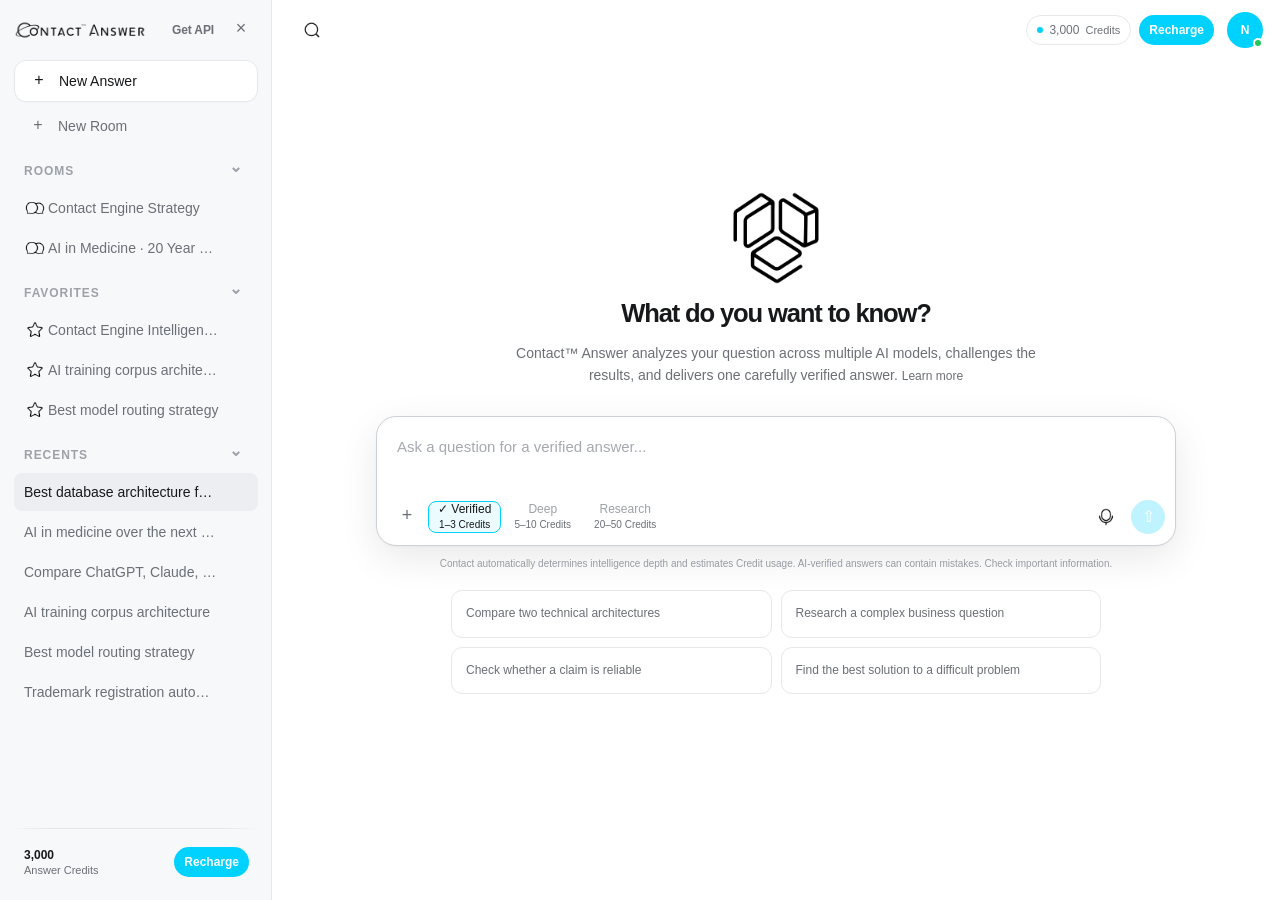
==== index.html @ 0c55b25a "Add files via upload" ====
<!DOCTYPE html>

<html lang="en">

<head>
<meta charset="UTF-8">
<meta name="viewport" content="width=device-width, initial-scale=1.0">
<title>Contact™ Answer</title>
<link rel="stylesheet" href="style.css">
<link id="appFavicon" rel="icon" href="favicon.ico" data-light="favicon.ico" data-dark="favicon_dark.ico">
</head>

<body>

<div class="app">

<!-- ==================================================
     SIDEBAR
================================================== -->

<aside class="sidebar" id="sidebar">
<div class="brand">
    <a class="brand-logo" aria-label="Contact Answer">
        <img src="img/contact_answer_logo.png" alt="Contact Answer">
    </a>
    <div class="brand-actions">
        <a class="api-btn" href="https://engine.contact">
        <button
            class="api-button"
            type="button">
            Get API
        </button>
        </a>

        <button
            class="sidebar-toggle"
            id="sidebarClose"
            type="button"
            aria-label="Close sidebar">
            <span class="close-icon">×</span>
        </button>
    </div>
</div>

    <button
        class="new-answer"
        id="newAnswer"
        type="button">

        <span class="new-answer-icon">
            <span class="add-symbol">+</span>
        </span>

        <span>
            New Answer
        </span>

    </button>

    <button class="new-room" id="newRoom" type="button">
        <span class="new-answer-icon" aria-hidden="true">
        <span class="add-symbol">+</span>
        </span>
        <span>New Room</span>
    </button>

    <div class="history">
        <section class="history-section" data-section="rooms">
            <button class="history-label section-toggle" type="button" aria-expanded="true">
                <span>Rooms</span><span class="section-chevron">⌄</span>
            </button>
            <div class="history-section-items">
                <div class="history-item-wrap">
                    <button class="history-item room-history-item" data-kind="room" data-roomid="room-strategy" data-title="Contact Engine Strategy" type="button">
                        <span class="room-history-icon" aria-hidden="true"><img src="img/discuss.png" alt=""></span>
                        <span class="favorite-history-title history-title-viewport">Contact Engine Strategy</span>
                    </button>
                    <button class="history-more" type="button" aria-label="More options"><img src="img/more.png" alt="" aria-hidden="true" draggable="false"></button>
                </div>
                <div class="history-item-wrap">
                    <button class="history-item room-history-item" data-kind="room" data-roomid="room-medicine" data-title="AI in Medicine · 20 Year Outlook" type="button">
                        <span class="room-history-icon" aria-hidden="true"><img src="img/discuss.png" alt=""></span>
                        <span class="favorite-history-title history-title-viewport">AI in Medicine · 20 Year Outlook</span>
                    </button>
                    <button class="history-more" type="button" aria-label="More options"><img src="img/more.png" alt="" aria-hidden="true" draggable="false"></button>
                </div>
            </div>
        </section>

        <section class="history-section" data-section="favorites">
            <button class="history-label section-toggle" type="button" aria-expanded="true">
                <span>Favorites</span><span class="section-chevron">⌄</span>
            </button>
            <div class="history-section-items">
                <div class="history-item-wrap">
                    <button class="history-item favorite-history-item is-favorited" data-kind="answer-ready" data-title="Contact Engine Intelligence Architecture" type="button">
                        <img class="history-favorite-icon" src="img/favorite.png" alt="" aria-hidden="true">
                        <span class="favorite-history-title history-title-viewport">Contact Engine Intelligence Architecture</span>
                    </button>
                    <button class="history-more" type="button" aria-label="More options"><img src="img/more.png" alt="" aria-hidden="true" draggable="false"></button>
                </div>
                <div class="history-item-wrap">
                    <button class="history-item favorite-history-item is-favorited" data-kind="answer-ready" data-title="AI training corpus architecture" type="button">
                        <img class="history-favorite-icon" src="img/favorite.png" alt="" aria-hidden="true">
                        <span class="favorite-history-title history-title-viewport">AI training corpus architecture</span>
                    </button>
                    <button class="history-more" type="button" aria-label="More options"><img src="img/more.png" alt="" aria-hidden="true" draggable="false"></button>
                </div>
                <div class="history-item-wrap">
                    <button class="history-item favorite-history-item is-favorited" data-kind="answer-ready" data-title="Best model routing strategy" type="button">
                        <img class="history-favorite-icon" src="img/favorite.png" alt="" aria-hidden="true">
                        <span class="favorite-history-title history-title-viewport">Best model routing strategy</span>
                    </button>
                    <button class="history-more" type="button" aria-label="More options"><img src="img/more.png" alt="" aria-hidden="true" draggable="false"></button>
                </div>
            </div>
        </section>

        <section class="history-section" data-section="recents">
            <button class="history-label section-toggle" type="button" aria-expanded="true">
                <span>Recents</span><span class="section-chevron">⌄</span>
            </button>
            <div class="history-section-items">
                <div class="history-item-wrap">
                    <button class="history-item active" data-kind="answer-ready" data-title="Best database architecture for SaaS" type="button"><span class="favorite-history-title history-title-viewport">Best database architecture for SaaS</span></button>
                    <button class="history-more" type="button" aria-label="More options"><img src="img/more.png" alt="" aria-hidden="true" draggable="false"></button>
                </div>
                <div class="history-item-wrap">
                    <button class="history-item" data-kind="answer-ready" data-title="AI in medicine over the next 20 years" type="button"><span class="favorite-history-title history-title-viewport">AI in medicine over the next 20 years</span></button>
                    <button class="history-more" type="button" aria-label="More options"><img src="img/more.png" alt="" aria-hidden="true" draggable="false"></button>
                </div>
                <div class="history-item-wrap">
                    <button class="history-item" data-kind="answer-progress" data-title="Compare ChatGPT, Claude, and Gemini Answers" type="button"><span class="favorite-history-title history-title-viewport">Compare ChatGPT, Claude, and Gemini Answers</span></button>
                    <button class="history-more" type="button" aria-label="More options"><img src="img/more.png" alt="" aria-hidden="true" draggable="false"></button>
                </div>
                <div class="history-item-wrap">
                    <button class="history-item" data-kind="answer-ready" data-title="AI training corpus architecture" type="button"><span class="favorite-history-title history-title-viewport">AI training corpus architecture</span></button>
                    <button class="history-more" type="button" aria-label="More options"><img src="img/more.png" alt="" aria-hidden="true" draggable="false"></button>
                </div>
                <div class="history-item-wrap">
                    <button class="history-item" data-kind="answer-ready" data-title="Best model routing strategy" type="button"><span class="favorite-history-title history-title-viewport">Best model routing strategy</span></button>
                    <button class="history-more" type="button" aria-label="More options"><img src="img/more.png" alt="" aria-hidden="true" draggable="false"></button>
                </div>
                <div class="history-item-wrap">
                    <button class="history-item" data-kind="answer-ready" data-title="Trademark registration automation" type="button"><span class="favorite-history-title history-title-viewport">Trademark registration automation</span></button>
                    <button class="history-more" type="button" aria-label="More options"><img src="img/more.png" alt="" aria-hidden="true" draggable="false"></button>
                </div>
            </div>
        </section>
    </div>

    <div class="sidebar-footer">

        <div class="credits">

            <div class="credits-left">

                <span class="credits-value">
                    3,000
                </span>

                <span class="credits-label">
                    Answer Credits
                </span>

            </div>

            <button
                class="recharge-button"
                type="button">

                Recharge

            </button>

        </div>

    </div>

</aside>

<!-- ==================================================
     MAIN
================================================== -->

<main class="main">

    <!-- TOPBAR -->

    <header class="topbar">
        <div class="topbar-left">
            <a class="topbar-brand-logo" aria-label="Contact Answer">
                    <img src="img/contact_answer_logo.png" >
            </a>
            <button
                class="mobile-menu"
                id="mobileMenu"
                type="button"
                aria-label="Open sidebar">
                    <img src="img/menu.png" class="menu-icon" alt="">
            </button>

            <button
                class="search-button"
                id="searchButton"
                type="button"
                aria-label="Search">
                    <img src="img/search.png" class="search-icon" alt="">
            </button>

        </div>

        <div class="topbar-right">

            <button
                class="credit-pill"
                aria-label="Recharge credits">

                <span class="credit-dot"></span>
                <span class="credits-count">3,000</span>
                <span class="credits-label">Credits</span>

            </button>

            <button
                class="recharge-button"
                type="button">

                Recharge

            </button>

            <button
                class="avatar"
                id="accountAvatar"
                type="button"
                aria-label="Account menu"
                aria-haspopup="menu"
                aria-expanded="false">
                N
                <span class="account-avatar-status status-on" aria-label="Online"></span>
            </button>

        </div>

    </header>

    <!-- ==================================================
         CONVERSATION
    ================================================== -->

    <section class="conversation">

        <div
            class="empty-state"
            id="emptyState">
            <div class="hero">

                <div class="hero-mark">

                    <img
                        class="hero-mark-source"
                        src="img/logo.png"
                        alt=""
                        draggable="false">

                    <img
                        class="hero-mark-blink"
                        src="img/logo2.png"
                        alt=""
                        draggable="false">

                    <img
                        class="hero-mark-final"
                        src="img/contact_answer.png"
                        alt="Contact Answer"
                        draggable="false">

                </div>

                <h1>
                    What do you want to know?
                </h1>

                <p>
                    Contact™ Answer analyzes your question across
                    multiple AI models, challenges the results,
                    and delivers one carefully verified answer.
                    <a class="learn-more" href="learn-more">Learn more</a>
                </p>

                <!-- MAIN COMPOSER -->

                <div class="composer-wrap">

                    <div class="composer">

                        <textarea
                            id="question"
                            class="question"
                            rows="1"
                            placeholder="Ask a question for a verified answer..."
                            aria-label="Question" autofocus></textarea>

                        <div class="composer-bottom">
                            <div class="composer-left">
                                <div class="attach-wrap">
                                    <button
                                        class="attach-button"
                                        type="button"
                                        aria-label="Add attachment">
                                        +
                                    </button>
                                    <div class="attach-menu">
                                        <button class="attach-option" type="button">
                                            <span class="attach-icon">
                                                <img src="img/attachment.png" alt="" aria-hidden="true">
                                            </span>
                                            <span>
                                                Upload files
                                            </span>
                                        </button>
                                        <button class="attach-option" type="button">
                                            <span class="attach-icon">
                                                <img src="img/image.png" alt="" aria-hidden="true">
                                            </span>
                                            <span>
                                                Add photos
                                            </span>
                                        </button>
                                    </div>
                                </div>

                                <button
                                    class="tool-button is-selected"
                                    data-depth="verified"
                                    aria-pressed="true"
                                    type="button">
                                    <span class="depth-copy">
                                        <span class="depth-title">Verified</span><br>
                                        <span class="answer-credits">1–3 Credits</span>
                                    </span>
                                </button>

                                <button
                                    class="tool-button"
                                    data-depth="deep"
                                    aria-pressed="false"
                                    type="button">
                                    <span class="depth-copy">
                                        <span class="depth-title">Deep</span><br>
                                        <span class="answer-credits">5–10 Credits</span>
                                    </span>
                                </button>

                                <button
                                    class="tool-button"
                                    data-depth="research"
                                    aria-pressed="false"
                                    type="button">
                                    <span class="depth-copy">
                                        <span class="depth-title">Research</span><br>
                                        <span class="answer-credits">20–50 Credits</span>
                                    </span>
                                </button>


                            </div>

                            <div class="composer-right">

                                <button
                                    class="mic-button"
                                    type="button"
                                    aria-label="Voice input">
                                <img src="img/microphone.png" alt="" aria-hidden="true">
                                </button>

                                <button
                                    class="send-button"
                                    id="sendButton"
                                    type="button"
                                    disabled
                                    aria-label="Send">
                                    ⇧
                                </button>

                            </div>

                        </div>

                    </div>

                    <div class="composer-note">

                        Contact automatically determines intelligence depth and estimates Credit usage. AI-verified answers can contain mistakes. Check important information.

                    </div>

                </div>

                <!-- SUGGESTIONS -->

                <div class="suggestions">

                    <button
                        class="suggestion"
                        type="button">

                        Compare two technical architectures

                    </button>

                    <button
                        class="suggestion"
                        type="button">

                        Research a complex business question

                    </button>

                    <button
                        class="suggestion"
                        type="button">

                        Check whether a claim is reliable

                    </button>

                    <button
                        class="suggestion"
                        type="button">

                        Find the best solution to a difficult problem

                    </button>

                </div>

            </div>

        </div>

        <div class="room-header" id="roomHeader" hidden>
            <div class="room-header-title-row">
                <div class="room-header-title-wrap">
                    <div class="room-header-eyebrow">ANSWER ROOM - Minds × AI<span class="member-count-label room-member-count" id="roomMemberCount"></span></div>
                    <h2 class="room-header-title" id="roomHeaderTitle">AI in Medicine · 20 Year Outlook</h2>
                </div>
                <button class="room-header-more" id="roomHeaderMore" type="button" aria-label="Room options"><img src="img/more.png" alt="" aria-hidden="true" draggable="false"></button>
            </div>
            <div class="room-members-strip" id="roomMembersStrip" aria-label="Room members"></div>
        </div>

        <!-- ==================================================
             MESSAGES
        ================================================== -->

        <div
            class="messages"
            id="messages">

            <div class="message message-user" data-request-depth="verified">

                <div class="user-bubble" id="userQuestion">Best database architecture for a SaaS platform?</div>
                <div class="user-message-footer">
                    <time class="message-timestamp" data-live-time></time>
                    <button class="message-copy-action" type="button" data-copy-kind="user-question" aria-label="Copy question"><img src="img/copy.png" alt="" aria-hidden="true"></button>
                </div>
            </div>

            <div class="message answer answer-version" data-answer-version="1" data-answer-title="Best database architecture for SaaS">

                <div class="answer-header">

                    <div class="answer-icon">
                        <img src="img/avatar_answer.png" alt="Contact Answer" onerror="this.style.display='none';this.parentElement.textContent='A'">
                    </div>

                    <div>

                        <div class="answer-title">
                            Contact Answer <span class="answer-version-label">Answer 1</span>
                        </div>

                        <div class="answer-meta">
                            Verified Answer · 3 Credits
                        </div>

                    </div>

                </div>

                <div class="answer-body">

                    <h2>
                        Recommended approach
                    </h2>

                    <p>
                        For a typical multi-tenant SaaS platform,
                        PostgreSQL is the strongest default choice.
                        It provides mature transactional guarantees,
                        relational modeling, indexing, extensions,
                        and a broad ecosystem.
                    </p>

                    <p>
                        A practical architecture is to begin with a
                        shared PostgreSQL deployment and use tenant
                        identifiers at the application and database
                        layers. Separate databases or schemas can be
                        introduced later when isolation requirements
                        justify the additional operational complexity.
                    </p>

                    <div class="verification">

                        <span class="verification-dot"></span>

                        <span>
                            Cross-model analysis completed ·
                            Evidence checks completed
                        </span>

                    </div>

                    <div class="answer-actions" data-answer-actions>
                        <button class="answer-action" data-action="copy-answer" type="button"><img class="action-icon" src="img/copy.png" alt="" aria-hidden="true" draggable="false"><span>Copy Answer</span></button>
                        <button class="answer-action" data-action="rate-answer" type="button"><span class="action-icon">♡</span><span>Rate Answer</span></button>
                        <button class="answer-action" data-action="share-answer" type="button"><span class="action-icon">↗</span><span>Share</span></button>
                        <button class="answer-action" data-action="try-again" type="button"><span class="action-icon">↻</span><span>Try Again</span></button>
                        <time class="message-timestamp answer-action-time" data-live-time></time>
                    </div>

                </div>

            </div>

        </div>

    </section>

    <!-- ==================================================
         FOLLOW-UP COMPOSER
    ================================================== -->

    <div
        id="conversationComposer"
        style="display: none;">

        <div class="typing-indicator" id="typingIndicator" aria-live="polite"><span class="typing-dots"><i></i><i></i><i></i></span><span id="typingText">Jack is typing…</span></div>

        <div class="replying-to-banner" id="replyingToBanner" hidden>
            <div class="replying-to-copy"><strong>Replying to <span id="replyingToName"></span></strong><span id="replyingToText"></span></div>
            <button class="reply-cancel-button" id="cancelRoomReply" type="button" aria-label="Cancel reply"><span class="close-icon">×</span></button>
        </div>

        <div class="composer">

            <textarea
                class="question"
                rows="1"
                placeholder="Ask a follow-up..."
                aria-label="Follow-up question"></textarea>

                        <div class="composer-bottom">
                            <div class="composer-left">
                                <div class="attach-wrap">
                                    <button
                                        class="attach-button"
                                        type="button"
                                        aria-label="Add attachment">
                                        +
                                    </button>
                                    <div class="attach-menu">
                                        <button class="attach-option" type="button">
                                            <span class="attach-icon">
                                                <img src="img/attachment.png" alt="" aria-hidden="true">
                                            </span>
                                            <span>
                                                Upload files
                                            </span>
                                        </button>
                                        <button class="attach-option" type="button">
                                            <span class="attach-icon">
                                                <img src="img/image.png" alt="" aria-hidden="true">
                                            </span>
                                            <span>
                                                Add photos
                                            </span>
                                        </button>
                                    </div>
                                </div>

                                <button class="get-answer-trigger" type="button" aria-label="Let Contact Answer analyze the discussion and find an answer for everyone" title="Let Contact Answer analyze the discussion and find an answer for everyone">✦ Get a Verified Answer for This Discussion</button>

                                <button
                                    class="tool-button is-selected"
                                    data-depth="verified"
                                    aria-pressed="true"
                                    type="button">
                                    <span class="depth-copy">
                                        <span class="depth-title">Verified</span><br>
                                        <span class="answer-credits">1–3 Credits</span>
                                    </span>
                                </button>

                                <button
                                    class="tool-button"
                                    data-depth="deep"
                                    aria-pressed="false"
                                    type="button">
                                    <span class="depth-copy">
                                        <span class="depth-title">Deep</span><br>
                                        <span class="answer-credits">5–10 Credits</span>
                                    </span>
                                </button>

                                <button
                                    class="tool-button"
                                    data-depth="research"
                                    aria-pressed="false"
                                    type="button">
                                    <span class="depth-copy">
                                        <span class="depth-title">Research</span><br>
                                        <span class="answer-credits">20–50 Credits</span>
                                    </span>
                                </button>

                                <button
                                    class="close-room-depths"
                                    type="button"
                                    aria-label="Close answer depth options"><span class="close-icon">×</span></button>

                </div>

                <div class="composer-right">

                    <button
                        class="mic-button"
                        type="button"
                        aria-label="Voice input">
                    <img src="img/microphone.png" alt="" aria-hidden="true">
                    </button>

                    <button
                        class="send-button"
                        type="button"
                        aria-label="Send"
                        disabled>
                        ⇧
                    </button>

                </div>

            </div>

            <button class="scroll-to-bottom" id="scrollToBottom" type="button" aria-label="Scroll to latest message" title="Scroll to latest message">
                <span class="scroll-bottom-arrow" aria-hidden="true">↓</span>
                <img class="scroll-bottom-spinner" src="img/avatar_answer.png" alt="" aria-hidden="true">
            </button>

        </div>

    </div>

</main>

</div>

<!-- ==================================================
     HISTORY MENU
================================================== -->

<div class="history-menu" id="historyMenu" role="menu" aria-label="Conversation options"></div>

<div class="history-menu account-menu" id="accountMenu" role="menu" aria-label="Account menu">
        <div class="avatar-menu-profile">
        <div class="profile-avatar-wrap">
            <img class="profile-avatar" id="profileAvatarImage" src="img/avatar.png" alt="" draggable="false">
            <span class="profile-status status-on" id="profileAvatarStatus" aria-hidden="true"></span>
        </div>
        <div class="profile-info">
            <span class="profile-name" id="profileName">Display name</span>
            <span class="profile-email" id="profileEmail">username@livemail.me</span>
        </div>
    </div>

    <div class="availability-row" id="availabilityRow">
        <span class="availability-label">Availability</span>
        <button class="availability-button" id="availabilityButton" type="button" aria-expanded="false">
            <span class="availability-indicator status-on" id="availabilityIndicator"></span>
            <span id="availabilityText">ON</span>
            <span class="availability-chevron">⌄</span>
        </button>
        <div class="availability-menu" id="availabilityMenu">
            <button type="button" data-status="on"><span class="availability-indicator status-on"></span>ON</button>
            <button type="button" data-status="away"><span class="availability-indicator status-away"></span>Away</button>
            <button type="button" data-status="busy"><span class="availability-indicator status-busy"></span>Busy</button>
            <button type="button" data-status="dnd"><span class="availability-indicator status-dnd"></span>Do not disturb</button>
            <button type="button" data-status="off"><span class="availability-indicator status-off"></span>Offline</button>
        </div>
    </div>

    <div class="menu-divider"></div>
    <a class="menu-item" href="settings" role="menuitem"><span class="menu-icon" aria-hidden="true"><img src="img/settings.png" alt=""></span><span>Settings</span></a>
    <div class="menu-divider"></div>
    <a class="menu-item" href="feedback" role="menuitem"><span class="menu-icon" aria-hidden="true"><img src="img/feedback.png" alt=""></span><span>Feedback</span></a>
    <a class="menu-item" href="help" role="menuitem"><span class="menu-icon" aria-hidden="true"><img src="img/help.png" alt=""></span><span>Help</span></a>
    <a class="menu-item" href="privacy" role="menuitem"><span class="menu-icon" aria-hidden="true"><img src="img/privacy.png" alt=""></span><span>Privacy</span></a>
    <a class="menu-item" href="terms" role="menuitem"><span class="menu-icon" aria-hidden="true"><img src="img/terms.png" alt=""></span><span>Terms</span></a>
    <div class="menu-divider"></div>
    <a class="menu-item" href="logout" role="menuitem"><span class="menu-icon" aria-hidden="true"><img src="img/logout.png" alt=""></span><span>Log out</span></a>
</div>

<!-- ==================================================
     SEARCH
================================================== -->

<div
    class="search-overlay"
    id="searchOverlay">

<div class="search-box">

    <input
        class="search-input"
        id="searchInput"
        type="text"
        placeholder="Search conversations..."
        autocomplete="off">

    <div
        class="search-results"
        id="searchResults">

        <button class="search-result" type="button">
            Best database architecture for SaaS
        </button>

        <button class="search-result" type="button">
            Compare ChatGPT, Claude, and Gemini Answers
        </button>

        <button class="search-result" type="button">
            AI training corpus architecture
        </button>

        <button class="search-result" type="button">
            Best model routing strategy
        </button>

        <button class="search-result" type="button">
            Trademark registration automation
        </button>

    </div>

</div>

</div>

<div class="room-dialog-overlay" id="roomDialogOverlay" aria-hidden="true">
    <div class="search-box room-dialog" role="dialog" aria-modal="true" aria-labelledby="roomDialogTitle">
        <div class="room-dialog-head"><div><h2 id="roomDialogTitle">Create a Room</h2><p>Bring everyone and AI together to find a shared answer.</p></div><button class="dialog-close" type="button" data-close-dialog aria-label="Close"><span class="close-icon">×</span></button></div>
        <form id="roomSettingsForm">
            <label class="form-label" for="roomNameInput">Room name</label>
            <input class="search-input room-name-input" id="roomNameInput" maxlength="100" value="AI in Medicine · 20 Year Outlook" autocomplete="off">
            <div class="setting-row"><div><strong>AI participation</strong><span>Contact Answer may offer useful context during discussion.</span></div><label class="switch"><input id="roomAutoAI" type="checkbox" checked><span class="switch-track"></span></label></div>
            <div class="setting-row"><div><strong>Hide members’ Contact Cards</strong><span>Members can’t open each other’s public card previews.</span></div><label class="switch"><input id="roomHideCards" type="checkbox"><span class="switch-track"></span></label></div>
            <fieldset class="settings-fieldset"><legend>Credits</legend><p class="settings-subtitle">Who pays for answers requested in this Room?</p><div class="credit-choices"><label class="credit-choice"><input type="radio" name="roomCreditPayer" value="owner" checked><span class="choice-marker" aria-hidden="true"></span><span class="choice-copy"><strong>Room owner pays</strong><small>You cover all Get an Answer requests in this Room.</small></span></label><label class="credit-choice"><input type="radio" name="roomCreditPayer" value="requester"><span class="choice-marker" aria-hidden="true"></span><span class="choice-copy"><strong>Each requester pays</strong><small>Credits are charged to the member requesting the answer.</small></span></label></div></fieldset>
            <fieldset class="settings-fieldset"><legend>Allowed answer depth</legend><p class="settings-subtitle">Choose one or more levels available in this Room.</p><div class="depth-checks"><label class="depth-choice"><input type="checkbox" name="allowedDepth" value="verified" checked><span class="depth-choice-copy"><span class="depth-title">Verified</span><span class="answer-credits">1–3 Credits</span></span></label><label class="depth-choice"><input type="checkbox" name="allowedDepth" value="deep" checked><span class="depth-choice-copy"><span class="depth-title">Deep</span><span class="answer-credits">5–10 Credits</span></span></label><label class="depth-choice"><input type="checkbox" name="allowedDepth" value="research" checked><span class="depth-choice-copy"><span class="depth-title">Research</span><span class="answer-credits">20–50 Credits</span></span></label></div></fieldset>
            <div class="room-dialog-actions"><button class="dialog-cancel" type="button" data-close-dialog>Cancel</button><button class="dialog-save" id="saveRoomSettings" type="submit">Create Room</button></div>
        </form>
    </div>
</div>

<div class="member-menu" id="memberMenu" role="dialog" aria-label="Room members and invitations"></div>
<div class="answer-action-menu" id="answerActionMenu" role="menu"></div>
<div class="contact-toast" id="contactToast" role="status" aria-live="polite"></div>

<div class="app-dialog-overlay" id="appDialogOverlay" aria-hidden="true">
    <section class="search-box room-dialog app-dialog" role="dialog" aria-modal="true" aria-labelledby="appDialogTitle">
        <div class="room-dialog-head">
            <div><h2 id="appDialogTitle"></h2><p id="appDialogDescription"></p></div>
            <button class="dialog-close" type="button" data-app-dialog-cancel aria-label="Close"><span class="close-icon">×</span></button>
        </div>
        <div class="app-dialog-content" id="appDialogContent"></div>
        <div class="room-dialog-actions" id="appDialogActions"></div>
    </section>
</div>

<script>

/* ==================================================
   ELEMENTS
================================================== */

const question =
    document.getElementById("question");

const sendButton =
    document.getElementById("sendButton");

const emptyState =
    document.getElementById("emptyState");

const messages =
    document.getElementById("messages");

const conversationComposer =
    document.getElementById("conversationComposer");

const sidebar =
    document.getElementById("sidebar");

const mobileMenu =
    document.getElementById("mobileMenu");

const sidebarClose =
    document.getElementById("sidebarClose");

const newAnswer =
    document.getElementById("newAnswer");

const historyMenu =
    document.getElementById("historyMenu");

const accountAvatar =
    document.getElementById("accountAvatar");

const accountMenu =
    document.getElementById("accountMenu");

const scrollToBottomButton =
    document.getElementById("scrollToBottom");

const searchButton =
    document.getElementById("searchButton");

const searchOverlay =
    document.getElementById("searchOverlay");

const searchInput =
    document.getElementById("searchInput");

const rechargeButtons =
    document.querySelectorAll(
        ".recharge-button, .credit-pill"
    );

/* ==================================================
   RESPONSIVE HELPER
================================================== */

function isMobile() {
    return window.matchMedia(
        "(max-width: 760px)"
    ).matches;
}

/* ==================================================
   SIDEBAR
   IMPORTANT:
   Resize never changes sidebar state.
   Transition exists only during manual actions.
================================================== */

let sidebarAnimationTimer = null;

function clearSidebarAnimation() {

    sidebar.classList.remove("animate");

    if (sidebarAnimationTimer !== null) {

        clearTimeout(
            sidebarAnimationTimer
        );

        sidebarAnimationTimer = null;

    }

}

function animateSidebar() {

    clearSidebarAnimation();

    sidebar.classList.add(
        "animate"
    );

    sidebarAnimationTimer =
        setTimeout(
            () => {

                sidebar.classList.remove(
                    "animate"
                );

                sidebarAnimationTimer =
                    null;

            },
            200
        );

}

function openSidebar() {
    animateSidebar();

    sidebar.classList.remove("closed");
    sidebar.classList.add("open");

    document.body.classList.add("sidebar-open");
}

function closeSidebar() {
    animateSidebar();

    sidebar.classList.remove("open");
    sidebar.classList.add("closed");

    document.body.classList.remove("sidebar-open");
}

/*
 * Desktop:
 *   open   = normal width
 *   closed = width: 0
 *
 * Mobile:
 *   open   = translateX(0)
 *   closed = translateX(-100%)
 *
 * CSS decides how the state is rendered.
 *
 * Resize never changes .open or .closed.
 * It only cancels an active manual animation.
 */

mobileMenu.addEventListener(
    "click",
    openSidebar
);

sidebarClose.addEventListener(
    "click",
    closeSidebar
);

/*
 * Responsive resize must never change
 * the sidebar state.
 *
 * It only cancels an active manual animation
 * so breakpoint changes cannot interpolate
 * the sidebar width or transform.
 */
window.addEventListener(
    "resize",
    () => {

        clearSidebarAnimation();

    },
    { passive: true }
);

/* ==================================================
   TEXTAREA RESIZE
================================================== */

/* ==================================================
   MAIN QUESTION
================================================== */

question.addEventListener(
    "input",
    () => {

        resizeTextarea(question);

        sendButton.disabled =
            !question.value.trim();

    }
);

question.addEventListener(
    "keydown",
    event => {

        if (
            event.key === "Enter" &&
            !event.shiftKey &&
            !event.isComposing && event.keyCode !== 229
        ) {

            event.preventDefault();

            if (!sendButton.disabled) {
                submitQuestion();
            }

        }

    }
);

sendButton.addEventListener(
    "click",
    submitQuestion
);

/* ==================================================
   SUBMIT
================================================== */

function submitQuestion() {
    const value = question.value.trim();
    if (!value) return;

    const depth = document.querySelector("#emptyState .tool-button.is-selected")?.dataset.depth || "verified";
    currentAnswerTitle = value;
    answerVersion = 0;
    emptyState.style.display = "none";
    messages.style.display = "block";
    conversationComposer.style.display = "block";
    messages.innerHTML = `<div class="message message-user" data-request-depth="${depth}"><div class="user-bubble">${escapeHTML(value)}</div><div class="user-message-footer">${timestampMarkup()}<button class="message-copy-action" type="button" data-copy-kind="user-question" aria-label="Copy question"><img src="img/copy.png" alt="" aria-hidden="true"></button></div></div><div class="standard-answer-stack" id="standardAnswerStack"></div>`;
    const sentQuestion = messages.querySelector(".message-user");
    ensureStandardMessageControls(sentQuestion);
    ensureAnswerRequestBadge(sentQuestion, depth);

    const depthLabel = depth[0].toUpperCase() + depth.slice(1);
    const stack = document.getElementById("standardAnswerStack");
    const loading = document.createElement("div");
    loading.className = "answer-loading message";
    loading.id = "answerLoading";
    loading.innerHTML = `<div class="answer-header">${answerAvatarHTML()}<div><div class="answer-title">Contact Answer</div><div class="answer-meta">Contact Engine · Multi-model analysis</div></div></div><div class="loading-card"><span class="loading-spinner"></span><div><strong id="analysisStatus" aria-live="polite">Analyzing your question…</strong><p id="analysisDetail">Comparing candidate answers and checking evidence.</p><div class="loading-progress"><span></span></div></div></div>`;
    stack.appendChild(loading);

    question.value = "";
    question.style.height = "76px";
    sendButton.disabled = true;
    followUpTextareaRoom.value = "";
    followUpTextareaRoom.style.height = "76px";
    followUpSendRoom.disabled = true;
    startAnswerGeneration({ target: stack, title: value, room: false, depth: depthLabel, duration: depth === "research" ? 7600 : depth === "deep" ? 5600 : 4200 });
    requestAnimationFrame(scrollToLatestMessage);
}

/* ==================================================
   NEW ANSWER
================================================== */

newAnswer.addEventListener(
    "click",
    () => {

        emptyState.style.display =
            "flex";

        messages.style.display =
            "none";

        conversationComposer.style.display =
            "none";

        question.value = "";

        question.style.height =
            "76px";

        sendButton.disabled =
            true;

        /*
         * On mobile, New Answer closes the overlay.
         *
         * On desktop, preserve the user's manually
         * chosen sidebar state.
         */
        if (isMobile()) {
            closeSidebar();
        }

        window.scrollTo({
            top: 0,
            behavior: "smooth"
        });

        setTimeout(
            () => {
                question.focus();
            },
            100
        );

    }
);

document.querySelector(".topbar-brand-logo").addEventListener(
    "click",
    event => {
        event.preventDefault();
        newAnswer.click();
    }
);

/* ==================================================
   SUGGESTIONS
================================================== */

document
    .querySelectorAll(".suggestion")
    .forEach(button => {

        button.addEventListener(
            "click",
            () => {

                question.value =
                    button.textContent.trim();

                resizeTextarea(question);

                sendButton.disabled =
                    false;

                question.focus();

            }
        );

    });

/* ==================================================
   HISTORY
================================================== */

document
    .querySelectorAll(".history-item")
    .forEach(item => {

        item.addEventListener(
            "click",
            () => {

                document
                    .querySelectorAll(
                        ".history-item"
                    )
                    .forEach(i => {

                        i.classList.remove(
                            "active"
                        );

                    });

                item.classList.add(
                    "active"
                );

                emptyState.style.display =
                    "none";

                messages.style.display =
                    "block";

                conversationComposer.style.display =
                    "block";

                if (isMobile()) {
                    closeSidebar();
                }

            }
        );

    });

/* ==================================================
   HISTORY MENU
================================================== */

document.addEventListener(
    "click",
    event => {

        if (
            !event.target.closest(
                ".history-menu"
            ) &&
            !event.target.closest(
                ".history-more"
            )
        ) {

            historyMenu.classList.remove(
                "open"
            );

        }

    }
);

/* ==================================================
   ATTACHMENT MENUS
================================================== */

document
    .querySelectorAll(".attach-button")
    .forEach(button => {

        button.addEventListener(
            "click",
            event => {

                event.stopPropagation();

                const menu =
                    button
                        .closest(".attach-wrap")
                        .querySelector(
                            ".attach-menu"
                        );

                document
                    .querySelectorAll(
                        ".attach-menu"
                    )
                    .forEach(other => {

                        if (other !== menu) {

                            other.classList.remove(
                                "open"
                            );

                        }

                    });

                menu.classList.toggle(
                    "open"
                );

            }
        );

    });

document.addEventListener(
    "click",
    event => {

        if (
            !event.target.closest(
                ".attach-wrap"
            )
        ) {

            document
                .querySelectorAll(
                    ".attach-menu"
                )
                .forEach(menu => {

                    menu.classList.remove(
                        "open"
                    );

                });

        }

    }
);

/* ==================================================
   SEARCH
================================================== */

searchButton.addEventListener(
    "click",
    () => {

        searchOverlay.classList.add(
            "open"
        );

        setTimeout(
            () => {
                searchInput.focus();
            },
            50
        );

    }
);

searchOverlay.addEventListener(
    "click",
    event => {

        if (
            event.target === searchOverlay
        ) {

            searchOverlay.classList.remove(
                "open"
            );

        }

    }
);

/* ==================================================
   ESCAPE
================================================== */

document.addEventListener(
    "keydown",
    event => {

        if (event.key !== "Escape") {
            return;
        }

        searchOverlay.classList.remove(
            "open"
        );

        historyMenu.classList.remove(
            "open"
        );

        document
            .querySelectorAll(
                ".attach-menu"
            )
            .forEach(menu => {

                menu.classList.remove(
                    "open"
                );

            });

    }
);

/* ==================================================
   SEARCH FILTER
================================================== */

const searchResults =
    document.querySelectorAll(
        ".search-result"
    );

searchInput.addEventListener(
    "input",
    () => {

        const query =
            searchInput.value
                .trim()
                .toLowerCase();

        searchResults.forEach(
            result => {

                const match =
                    result.textContent
                        .toLowerCase()
                        .includes(query);

                result.style.display =
                    match
                        ? "block"
                        : "none";

            }
        );

    }
);

/* ==================================================
   RECHARGE
================================================== */

rechargeButtons.forEach(button => {
    button.addEventListener("click", event => {
        event.preventDefault();
        openCreditsDialog();
    });
});

/* ==================================================
   FOLLOW-UP COMPOSER
================================================== */

const followUpTextarea =
    conversationComposer.querySelector(
        ".question"
    );

const followUpButton =
    conversationComposer.querySelector(
        ".send-button"
    );

followUpTextarea.addEventListener(
    "input",
    () => {

        resizeTextarea(
            followUpTextarea
        );

        followUpButton.disabled =
            !followUpTextarea.value.trim();

    }
);

followUpTextarea.addEventListener(
    "keydown",
    event => {

        if (
            event.key === "Enter" &&
            !event.shiftKey &&
            !event.isComposing && event.keyCode !== 229
        ) {

            event.preventDefault();

            if (
                followUpTextarea.value.trim()
            ) {

                followUpTextarea.value =
                    "";

                followUpTextarea.style.height =
                    "76px";

                followUpButton.disabled =
                    true;

            }

        }

    }
);

followUpButton.addEventListener(
    "click",
    () => {

        if (
            !followUpTextarea.value.trim()
        ) {
            return;
        }

        followUpTextarea.value =
            "";

        followUpTextarea.style.height =
            "76px";

        followUpButton.disabled =
            true;

    }
);

/* ==================================================
   VOICE INPUT
================================================== */

const SpeechRecognition =
    window.SpeechRecognition ||
    window.webkitSpeechRecognition;

let recognition = null;

if (SpeechRecognition) {

    recognition =
        new SpeechRecognition();

    recognition.continuous = false;
    recognition.interimResults = true;
    recognition.lang = "en-US";

    document
        .querySelectorAll(".mic-button")
        .forEach(button => {

            button.addEventListener(
                "click",
                () => {

                    try {

                        recognition.start();

                        document
                            .querySelectorAll(
                                ".mic-button"
                            )
                            .forEach(other => {

                                other.classList.remove(
                                    "recording"
                                );

                            });

                        button.classList.add(
                            "recording"
                        );

                    } catch (error) {

                        /* Already running */

                    }

                }
            );

        });

    recognition.onresult =
        event => {

            let transcript = "";

            for (
                let i = event.resultIndex;
                i < event.results.length;
                i++
            ) {

                transcript +=
                    event.results[i][0]
                        .transcript;

            }

            const activeTextarea =
                document
                    .querySelector(
                        ".mic-button.recording"
                    )
                    ?.closest(
                        ".composer"
                    )
                    ?.querySelector(
                        ".question"
                    );

            if (!activeTextarea) {
                return;
            }

            activeTextarea.value =
                transcript;

            resizeTextarea(
                activeTextarea
            );

            if (
                activeTextarea === question
            ) {

                sendButton.disabled =
                    !transcript.trim();

            } else {

                followUpButton.disabled =
                    !transcript.trim();

            }

        };

    recognition.onend =
        () => {

            document
                .querySelectorAll(
                    ".mic-button"
                )
                .forEach(button => {

                    button.classList.remove(
                        "recording"
                    );

                });

        };

} else {

    document
        .querySelectorAll(".mic-button")
        .forEach(button => {

            button.addEventListener(
                "click",
                () => {

                    alert(
                        "Voice input is not supported by this browser."
                    );

                }
            );

        });

}

/* ==================================================
   INTELLIGENCE DEPTH & PLACEHOLDERS
================================================== */

const depthPlaceholders = {
    verified: {
        main: "Ask a question for a verified answer...",
        followUp: "Ask a follow-up for a verified answer..."
    },

    deep: {
        main: "Ask a question for deeper analysis...",
        followUp: "Ask a follow-up for deeper analysis..."
    },

    research: {
        main: "Ask a question for in-depth research...",
        followUp: "Ask a follow-up for in-depth research..."
    }
};

const roomDepthPlaceholders = {
    verified: "Ask a question for a verified answer based on this conversation...\nPaid by Room owner/Paid by you · 1–3 Credits",
    deep: "Ask a question for deeper analysis based on this conversation...\nPaid by Room owner/Paid by you · 5–10 Credits",
    research: "Ask a question for in-depth research based on this conversation...\nPaid by Room owner/Paid by you · 20–50 Credits"
};

document.querySelectorAll(".composer").forEach(composer => {

    const textarea = composer.querySelector(".question");

    const buttons = composer.querySelectorAll(
        ".tool-button[data-depth]"
    );

    const isFollowUp = Boolean(
        composer.closest("#conversationComposer")
    );

    function selectDepth(depth) {

        const copy = depthPlaceholders[depth];

        if (!copy) {
            return;
        }

        textarea.placeholder = isFollowUp
            ? copy.followUp
            : copy.main;

        buttons.forEach(button => {

            const selected =
                button.dataset.depth === depth;

            button.classList.toggle(
                "is-selected",
                selected
            );

            button.setAttribute(
                "aria-pressed",
                String(selected)
            );

        });

    }

    buttons.forEach(button => {

        button.addEventListener("click", () => {
            selectDepth(button.dataset.depth);
        });

    });

    selectDepth("verified");

});

/* ==================================================
   HISTORY TITLE HOVER SCROLLING
================================================== */

document.querySelectorAll('.history-item').forEach(item => {
    const title = item.querySelector('.history-title-viewport');
    if (!title) return;

    let frame = null;

    function resetScroll() {
        if (frame !== null) {
            cancelAnimationFrame(frame);
        }

        frame = null;
        title.scrollLeft = 0;
        title.classList.remove('is-scrolling');
    }

    item.addEventListener('mouseenter', () => {
        resetScroll();

        requestAnimationFrame(() => {
            const distance = title.scrollWidth - title.clientWidth;

            if (distance <= 2) return;

            title.classList.add('is-scrolling');

            let start = null;

            function scroll(now) {
                if (start === null) start = now;

                const elapsed = now - start - 400;
                const maxScroll = title.scrollWidth - title.clientWidth;

                if (elapsed >= 0) {
                    title.scrollLeft = Math.min(
                        maxScroll,
                        elapsed * 0.035
                    );
                }

                if (elapsed < 0 || title.scrollLeft < maxScroll) {
                    frame = requestAnimationFrame(scroll);
                } else {
                    frame = null;
                }
            }

            frame = requestAnimationFrame(scroll);
        });
    });

    item.addEventListener('mouseleave', resetScroll);
});


/* ==================================================
   ROOM EXPERIENCE & ANSWER INTERACTIONS
================================================== */

const roomHeader = document.getElementById("roomHeader");
const roomHeaderTitle = document.getElementById("roomHeaderTitle");
const roomHeaderMore = document.getElementById("roomHeaderMore");
const roomMembersStrip = document.getElementById("roomMembersStrip");
const newRoomButton = document.getElementById("newRoom");
const roomDialogOverlay = document.getElementById("roomDialogOverlay");
const roomSettingsForm = document.getElementById("roomSettingsForm");
const roomDialogTitle = document.getElementById("roomDialogTitle");
const saveRoomSettingsButton = document.getElementById("saveRoomSettings");
const roomNameInput = document.getElementById("roomNameInput");
const memberMenu = document.getElementById("memberMenu");
const answerActionMenu = document.getElementById("answerActionMenu");
const contactToast = document.getElementById("contactToast");
const typingIndicator = document.getElementById("typingIndicator");
const typingText = document.getElementById("typingText");
const followUpComposer = conversationComposer.querySelector(".composer");
const followUpComposerLeft = conversationComposer.querySelector(".composer-left");
const getAnswerTrigger = conversationComposer.querySelector(".get-answer-trigger");
const roomDepthButtons = Array.from(conversationComposer.querySelectorAll(".tool-button[data-depth]"));
const followUpTextareaRoom = conversationComposer.querySelector(".question");
const followUpSendRoom = conversationComposer.querySelector(".send-button");
const replyingToBanner = document.getElementById("replyingToBanner");
const replyingToName = document.getElementById("replyingToName");
const replyingToText = document.getElementById("replyingToText");
const cancelRoomReplyButton = document.getElementById("cancelRoomReply");

let replyTarget = null;
let isRoomMode = false;
let activeHistoryButton = document.querySelector('.history-item.active');
let activeRoom = null;
let roomDraftMode = "create";
let roomSeedTitle = "";
let roomSettingsTarget = null;
let toastTimer = null;
let generationTimer = null;
let generationInterval = null;
let generationActive = false;
let isProgrammaticScroll = false;
let userScrolledAwayWhileGenerating = false;
let answerVersion = 1;
let currentAnswerTitle = "Best database architecture for SaaS";
let typingTimer = null;
let currentTypingInterval = null;
let activeActionAnchor = null;

const demoMembers = [
    { id: "jack", name: "Jack", username: "jack", publicCard: true, color: "#d9eef4" },
    { id: "tim", name: "Tim", username: "tim", publicCard: true, color: "#e7e1f7" },
    { id: "maya", name: "Maya", username: "maya", publicCard: true, color: "#f9e8d8" },
    { id: "sam", name: "Sam", username: "sam", publicCard: false, color: "#e0efdf" },
    { id: "ella", name: "Ella", username: "ella", publicCard: true, color: "#f6dfe9" },
    { id: "noah", name: "Noah", username: "noah", publicCard: true, color: "#e5e9ed" },
    { id: "olivia", name: "Olivia", username: "olivia", publicCard: true, color: "#eadff7" },
    { id: "liam", name: "Liam", username: "liam", publicCard: true, color: "#dceff0" },
    { id: "sophia", name: "Sophia", username: "sophia", publicCard: true, color: "#f9e7d9" },
    { id: "ethan", name: "Ethan", username: "ethan", publicCard: true, color: "#e6e9f9" }
];

const roomStore = {
    "room-strategy": {
        id: "room-strategy",
        title: "Contact Engine Strategy",
        owner: true,
        autoAI: true,
        hideCards: false,
        payer: "owner",
        allowedDepths: ["verified", "deep", "research"],
        members: demoMembers.map(member => ({ ...member })),
        seedTitle: "Best database architecture for SaaS",
        scenario: "strategy"
    },
    "room-medicine": {
        id: "room-medicine",
        title: "AI in Medicine · 20 Year Outlook",
        owner: false,
        autoAI: true,
        hideCards: false,
        payer: "owner",
        allowedDepths: ["verified", "deep", "research"],
        members: demoMembers.map(member => ({ ...member })),
        seedTitle: "How will AI affect medicine over the next 20 years?",
        scenario: "medicine"
    }
};

function escapeHTML(value) {
    return String(value ?? "").replace(/[&<>"']/g, char => ({
        "&": "&amp;", "<": "&lt;", ">": "&gt;", '"': "&quot;", "'": "&#39;"
    }[char]));
}

function formatMessageTime(date = new Date()) {
    return date.toLocaleTimeString([], { hour: "2-digit", minute: "2-digit" });
}

function setMessageTime(element, date = new Date()) {
    if (!element) return;
    element.dateTime = date.toISOString();
    element.textContent = formatMessageTime(date);
}

function timestampMarkup(extraClass = "", minutesAgo = 0, daysAgo = 0) {
    const date = new Date(Date.now() - minutesAgo * 60000 - daysAgo * 86400000);
    const classes = ["message-timestamp", extraClass].filter(Boolean).join(" ");
    return `<time class="${classes}" datetime="${date.toISOString()}">${formatMessageTime(date)}</time>`;
}


const answerDepthLabels = { verified: "Verified", deep: "Deep", research: "Research" };
const emojiOptions = [
    ["smile", "Smile"], ["happy", "Happy"], ["sweet", "Sweet"], ["admire", "Admire"],
    ["laugh", "Laugh"], ["cool", "Cool"], ["giggle", "Giggle"], ["surprised", "Surprised"],
    ["neutral", "Neutral"], ["moved", "Moved"], ["crying", "Crying"], ["salute", "Salute"],
    ["ok", "OK"], ["like", "Like"], ["thanks", "Thanks"], ["handshake", "Handshake"],
    ["clap", "Clap"], ["victory", "Victory"], ["love", "Love"], ["flower", "Flower"],
    ["celebrate", "Celebrate"], ["correct", "Correct"], ["perfect", "Perfect"], ["alien", "Alien"]
];
let activeEmojiMessage = null;
let activeEmojiAnchor = null;

function answerRequestBadgeMarkup(depth) {
    const safeDepth = Object.prototype.hasOwnProperty.call(answerDepthLabels, depth) ? depth : "verified";
    return `<span class="answer-request-badge" data-depth="${safeDepth}"><img src="img/${safeDepth}.png" alt="" aria-hidden="true" draggable="false"><span>${answerDepthLabels[safeDepth]} Answer Request</span></span>`;
}

function ensureMessageBadgeRow(message) {
    if (!message) return null;
    const content = message.classList.contains("room-chat-message")
        ? message.querySelector(".room-chat-content")
        : message;
    if (!content) return null;
    let row = content.querySelector(":scope > .message-badges");
    if (!row) {
        row = document.createElement("div");
        row.className = "message-badges";
        const bubble = content.querySelector(message.classList.contains("room-chat-message") ? ".room-chat-bubble" : ".user-bubble");
        if (bubble) content.insertBefore(row, bubble);
        else content.appendChild(row);
    }
    return row;
}

function ensureAnswerRequestBadge(message, depth = message?.dataset.requestDepth || "verified") {
    if (!message || !depth) return;
    const safeDepth = Object.prototype.hasOwnProperty.call(answerDepthLabels, depth) ? depth : "verified";
    message.dataset.requestDepth = safeDepth;
    const row = ensureMessageBadgeRow(message);
    if (!row) return;
    let badge = row.querySelector(":scope > .answer-request-badge");
    if (!badge) row.insertAdjacentHTML("afterbegin", answerRequestBadgeMarkup(safeDepth));
    else if (badge.dataset.depth !== safeDepth) badge.outerHTML = answerRequestBadgeMarkup(safeDepth);
}

function makeEmojiQuickMenuMarkup() {
    return `<div class="emoji-quick-menu" role="menu" aria-label="Quick reactions">
        <button class="emoji-quick-reaction" type="button" data-reaction-key="like" aria-label="Like"><img src="img/emoji_like.png" alt="" draggable="false"></button>
        <button class="emoji-quick-reaction" type="button" data-reaction-key="love" aria-label="Love"><img src="img/emoji_love.png" alt="" draggable="false"></button>
        <button class="emoji-quick-reaction" type="button" data-reaction-key="laugh" aria-label="Laugh"><img src="img/emoji_laugh.png" alt="" draggable="false"></button>
        <button class="emoji-quick-expand" type="button" aria-label="More reactions"><img src="img/more.png" alt="" draggable="false" onerror="this.style.display='none';this.parentElement.classList.add('icon-fallback')"></button>
    </div>`;
}

/* Keep the first quick reaction (Like/Good) directly above its trigger.
   Flip the strip only when the viewport's right edge would clip it. */
function positionEmojiQuickMenu(wrap) {
    const menu = wrap?.querySelector(".emoji-quick-menu");
    if (!wrap || !menu) return;

    menu.classList.remove("is-flipped");
    menu.style.removeProperty("left");
    menu.style.removeProperty("right");

    const wrapRect = wrap.getBoundingClientRect();
    const viewportWidth = document.documentElement.clientWidth || window.innerWidth;
    const menuWidth = menu.getBoundingClientRect().width || menu.offsetWidth;
    const edge = 4;
    const centeredLeft = wrapRect.left - 8;

    // Normal order: the first reaction's center aligns with the trigger's center.
    if (centeredLeft + menuWidth <= viewportWidth - edge) {
        if (centeredLeft < edge) menu.style.left = `${edge - wrapRect.left}px`;
        return;
    }

    // At the right edge, reverse the strip so the first reaction stays above the trigger.
    const flippedLeft = wrapRect.right + 8 - menuWidth;
    if (flippedLeft >= edge) {
        menu.classList.add("is-flipped");
        const overflow = Math.max(0, wrapRect.right + 8 - (viewportWidth - edge));
        if (overflow > 0) menu.style.right = `${-8 + overflow}px`;
        return;
    }

    // Very narrow fallback: keep the complete strip within the viewport.
    const safeLeft = Math.max(edge, Math.min(centeredLeft, viewportWidth - menuWidth - edge));
    menu.style.left = `${safeLeft - wrapRect.left}px`;
}

function ensureStandardMessageControls(message) {
    if (!message || !message.classList.contains("message-user")) return;
    const footer = message.querySelector(".user-message-footer");
    if (!footer) return;
    const copy = footer.querySelector(".message-copy-action");
    if (copy && !footer.querySelector("[data-message-forward]")) {
        copy.insertAdjacentHTML("afterend", '<button class="message-forward-action" type="button" data-message-forward aria-label="Forward question"><img src="img/share.png" alt="" aria-hidden="true"></button>');
    }
    const timestamp = footer.querySelector(".message-timestamp");
    if (timestamp) footer.appendChild(timestamp);
}

function decorateRoomMessages(log) {
    if (!log) return;
    log.querySelectorAll(".room-chat-message").forEach(message => {
        ensureRoomMessageControls(message);
        if (message.dataset.requestDepth) ensureAnswerRequestBadge(message, message.dataset.requestDepth);
        else ensureMessageBadgeRow(message);
    });
}

function buildEmojiPicker() {
    let picker = document.getElementById("emojiPicker");
    if (picker) return picker;
    picker = document.createElement("div");
    picker.className = "emoji-picker";
    picker.id = "emojiPicker";
    picker.setAttribute("role", "dialog");
    picker.setAttribute("aria-label", "Choose a reaction");
    picker.hidden = true;
    picker.innerHTML = emojiOptions.map(([key, label]) => `<button class="emoji-picker-item" type="button" data-reaction-key="${key}" aria-label="${label}"><img src="img/emoji_${key}.png" alt="" aria-hidden="true"></button>`).join("");
    document.body.appendChild(picker);
    return picker;
}

function openEmojiPicker(anchor, message) {
    const picker = buildEmojiPicker();
    activeEmojiAnchor = anchor;
    activeEmojiMessage = message;
    picker.hidden = false;
    picker.classList.add("open");
    const rect = anchor.getBoundingClientRect();
    const mobile = window.matchMedia("(max-width: 760px)").matches;
    const columns = mobile ? 6 : 12;
    const cell = 32;
    const gap = 4;
    const padding = 12;
    const width = columns * cell + (columns - 1) * gap + padding;
    const height = Math.ceil(24 / columns) * cell + (Math.ceil(24 / columns) - 1) * gap + padding;
    const left = Math.max(8, Math.min(rect.left, window.innerWidth - width - 8));
    const above = rect.top - height - 8;
    const top = above >= 8 ? above : Math.min(window.innerHeight - height - 8, rect.bottom + 8);
    picker.style.left = `${left}px`;
    picker.style.top = `${Math.max(8, top)}px`;
    requestAnimationFrame(() => picker.classList.add("visible"));
}

function closeEmojiPicker() {
    const picker = document.getElementById("emojiPicker");
    if (picker) {
        picker.classList.remove("open", "visible");
        picker.hidden = true;
    }
    activeEmojiAnchor = null;
    activeEmojiMessage = null;
    activeEmojiReference = null;
    activeReferenceItem = null;
}

function roomReplyQuoteMarkup(reply = replyTarget) {
    if (!reply) return "";
    const quote = String(reply.text || "").trim();
    return `<div class="room-reply-quote"><strong>Replying to ${escapeHTML(reply.author || "Room member")}</strong><span>${escapeHTML(quote.length > 220 ? quote.slice(0, 217) + "…" : quote)}</span></div>`;
}

function setRoomReplyTarget(message) {
    if (!message || !isRoomMode) return;
    const author = message.querySelector(".room-chat-meta strong")?.textContent?.trim() || "Room member";
    const text = message.querySelector(".room-chat-bubble")?.textContent?.trim() || "";
    if (!text) return;
    replyTarget = { author, text };
    replyingToName.textContent = author;
    replyingToText.textContent = text;
    replyingToBanner.hidden = false;
    if (!followUpComposerLeft.classList.contains("room-depth-open")) {
        followUpTextareaRoom.placeholder = `Reply to ${author}…`;
    }
    followUpTextareaRoom.focus();
}

function clearRoomReplyTarget() {
    replyTarget = null;
    pendingEditMessage = null;
    if (replyingToBanner) { replyingToBanner.hidden = true; delete replyingToBanner.dataset.mode; }
    const bannerTitle = replyingToBanner?.querySelector("strong");
    if (bannerTitle?.firstChild) bannerTitle.firstChild.textContent = "Replying to ";
    if (replyingToName) replyingToName.textContent = "";
    if (replyingToText) replyingToText.textContent = "";
    if (followUpTextareaRoom) {
        followUpTextareaRoom.placeholder = isRoomMode
            ? (followUpComposerLeft?.classList.contains("room-depth-open")
                ? (roomDepthPlaceholders[roomDepthButtons.find(button => button.classList.contains("is-selected"))?.dataset.depth || "verified"])
                : "Message the room…")
            : "Ask a follow-up…";
    }
}

function roomDateLabel(date) {
    const today = new Date();
    const startToday = new Date(today.getFullYear(), today.getMonth(), today.getDate());
    const day = new Date(date.getFullYear(), date.getMonth(), date.getDate());
    const diff = Math.round((startToday - day) / 86400000);
    if (diff === 0) return "Today";
    if (diff === 1) return "Yesterday";
    return new Intl.DateTimeFormat(undefined, { month: "short", day: "numeric", year: date.getFullYear() === today.getFullYear() ? undefined : "numeric" }).format(date);
}

function ensureRoomDateSeparators(log) {
    if (!log) return;
    log.querySelectorAll(":scope > .room-date-separator").forEach(separator => separator.remove());
    const entries = Array.from(log.children).filter(element =>
        element.matches(".room-chat-message, .room-answer")
    );
    let previousDay = "";
    entries.forEach(entry => {
        const timeElement = entry.querySelector("time[datetime]");
        const date = timeElement ? new Date(timeElement.dateTime) : new Date();
        if (Number.isNaN(date.getTime())) return;
        const dayKey = `${date.getFullYear()}-${date.getMonth()}-${date.getDate()}`;
        if (dayKey === previousDay) return;
        previousDay = dayKey;
        const separator = document.createElement("div");
        separator.className = "room-date-separator";
        separator.innerHTML = `<span>${escapeHTML(roomDateLabel(date))}</span>`;
        log.insertBefore(separator, entry);
    });
}

function showToast(message) {
    contactToast.textContent = message;
    contactToast.classList.add("show");
    clearTimeout(toastTimer);
    toastTimer = setTimeout(() => contactToast.classList.remove("show"), 2200);
}

function updateScrollToBottomButton() {
    if (!scrollToBottomButton) return;
    const conversationIsVisible = getComputedStyle(messages).display !== "none";
    const distanceToBottom = document.documentElement.scrollHeight - window.innerHeight - window.scrollY;
    const visible = conversationIsVisible && distanceToBottom > 120;
    scrollToBottomButton.classList.toggle("visible", visible);
    scrollToBottomButton.classList.toggle("generating", visible && generationActive);
}

function scrollToLatestMessage() {
    userScrolledAwayWhileGenerating = false;
    isProgrammaticScroll = true;
    window.scrollTo({ top: document.documentElement.scrollHeight, behavior: "smooth" });
    window.setTimeout(() => { isProgrammaticScroll = false; updateScrollToBottomButton(); }, 700);
}

scrollToBottomButton.addEventListener("click", scrollToLatestMessage);
window.addEventListener("scroll", () => {
    const distanceToBottom = document.documentElement.scrollHeight - window.innerHeight - window.scrollY;
    if (generationActive && distanceToBottom > 120 && !isProgrammaticScroll) userScrolledAwayWhileGenerating = true;
    updateScrollToBottomButton();
}, { passive: true });
window.addEventListener("resize", updateScrollToBottomButton, { passive: true });

async function copyText(text, success = "Copied to clipboard") {
    try {
        if (navigator.clipboard && window.isSecureContext) {
            await navigator.clipboard.writeText(text);
        } else {
            const field = document.createElement("textarea");
            field.value = text;
            field.style.position = "fixed";
            field.style.opacity = "0";
            document.body.appendChild(field);
            field.select();
            document.execCommand("copy");
            field.remove();
        }
        showToast(success);
    } catch (error) {
        showToast("Unable to copy automatically");
    }
}

function makeShareURL(title) {
    return `${window.location.origin}${window.location.pathname}?title=${encodeURIComponent(title || "Contact Answer")}`;
}

function getHistoryButtonFromWrap(wrap) {
    return wrap?.querySelector(".history-item") || null;
}

function setActiveHistory(button) {
    document.querySelectorAll(".history-item.active").forEach(item => item.classList.remove("active"));
    if (button) button.classList.add("active");
    activeHistoryButton = button || null;
}

function syncRoomHeaderSpace() {
    if (!isRoomMode || roomHeader.hidden) {
        messages.style.marginTop = "";
        messages.style.removeProperty("padding-top");
        return;
    }

    // Position the first message a compact, consistent distance below the fixed
    // Room header on mobile. Desktop keeps the existing spacing.
    const headerBottom = Math.ceil(roomHeader.getBoundingClientRect().bottom);
    const compact = window.matchMedia("(max-width: 760px)").matches;
    messages.style.marginTop = `${headerBottom + (compact ? 4 : 14)}px`;
    if (compact) {
        messages.style.paddingTop = "4px";
    } else {
        messages.style.removeProperty("padding-top");
    }
}

function measurePreferredRoomTitleWidth(titleWrap) {
    const maxWidth =
        parseFloat(getComputedStyle(titleWrap).maxWidth) || 330;

    const clone = titleWrap.cloneNode(true);

    clone.removeAttribute("id");
    clone.querySelectorAll("[id]").forEach(element => {
        element.removeAttribute("id");
    });

    Object.assign(clone.style, {
        position: "fixed",
        left: "-10000px",
        top: "0",
        visibility: "hidden",
        width: "max-content",
        minWidth: "0",
        maxWidth: "none",
        flex: "none"
    });

    document.body.appendChild(clone);

    const naturalWidth = clone.getBoundingClientRect().width;
    clone.remove();

    return naturalWidth || maxWidth;
}

function syncResponsiveRoomHeaderLayout() {
    if (!roomHeader || roomHeader.hidden || !isRoomMode) return;

    const strip = roomMembersStrip;
    // Only real members count as avatars. The Drive-reference and Invite controls
    // are fixed utility buttons and must not be counted as Room members.
    const members = Array.from(
        strip.querySelectorAll(':scope > .member-avatar-wrap[data-member-wrap]')
    );
    members.forEach(member => member.style.removeProperty('display'));

    // Measure against the one-line layout first. The class switch is synchronous,
    // so the browser does not paint an intermediate layout while resizing.
    roomHeader.classList.remove('is-stacked');

    if (window.matchMedia('(max-width: 760px)').matches) {
        // Mobile Room headers use the full content width; don't carry over a
        // desktop inline right inset when resizing from a wider viewport.
        roomHeader.style.removeProperty('right');
        requestAnimationFrame(syncRoomHeaderSpace);
        return;
    }

    const titleRow = roomHeader.querySelector('.room-header-title-row');
    const titleWrap = roomHeader.querySelector('.room-header-title-wrap');
    const moreButton = roomHeader.querySelector('.room-header-more');
    const referenceWrap = strip.querySelector(':scope > .reference-avatar-wrap');
    const inviteWrap = strip.querySelector(':scope > .invite-avatar-wrap:not(.reference-avatar-wrap)');

    if (!titleRow || !titleWrap || !moreButton || !referenceWrap || !inviteWrap) return;

    const sidebar = document.getElementById('sidebar');
    const sidebarClosed = sidebar?.classList.contains('closed');
    const sidebarWidth = parseFloat(
        getComputedStyle(document.documentElement).getPropertyValue('--sidebar-width')
    ) || 272;
    const inlineLeft = sidebarClosed ? 258 : sidebarWidth + 72;
    const topbarRight = document.querySelector('.topbar-right');
    const topbarRightRect = topbarRight?.getBoundingClientRect();
    // Keep Room member avatars a stable small gap before the actual right-side
    // controls, instead of anchoring them to a fixed 270px viewport inset.
    const rightInset = topbarRightRect
        ? Math.max(180, Math.ceil(document.documentElement.clientWidth - topbarRightRect.left + 4))
        : 270;
    roomHeader.style.right = `${rightInset}px`;
    const headerStyle = getComputedStyle(roomHeader);
    const paddingX =
        (parseFloat(headerStyle.paddingLeft) || 0) +
        (parseFloat(headerStyle.paddingRight) || 0);
    const availableWidth = Math.max(
        0,
        document.documentElement.clientWidth - inlineLeft - rightInset - paddingX
    );

    const widthOf = (element, fallback = 36) =>
        element?.getBoundingClientRect().width || fallback;
    const referenceWidth = widthOf(referenceWrap);
    const inviteWidth = widthOf(inviteWrap);
    const avatarWidth = widthOf(members[0], 36);
    const moreWidth = widthOf(moreButton, 28);
    const memberGap = parseFloat(getComputedStyle(strip).columnGap) || 6;
    const titleGap = parseFloat(getComputedStyle(titleRow).columnGap) || 7;
    const headerGap = parseFloat(headerStyle.columnGap) || 12;
    const horizontalFixedWidth = moreWidth + titleGap + headerGap;
    const minTitleWidth = 180;
    const preferredTitleWidth = Math.max(minTitleWidth, measurePreferredRoomTitleWidth(titleWrap));
    const minMemberCount = Math.min(2, members.length);

    // The strip has two utility buttons (Drive + Invite), N member avatars,
    // and N+1 gaps between its N+2 items.
    const memberStripWidth = count =>
        referenceWidth + inviteWidth + count * avatarWidth + (count + 1) * memberGap;
    const requiredWidth = (count, titleWidth) =>
        horizontalFixedWidth + memberStripWidth(count) + titleWidth;

    // First preserve the Room title's natural width and remove only as many
    // rightmost member avatars as needed, one by one, down to two.
    let visibleCount = members.length;
    while (
        visibleCount > minMemberCount &&
        requiredWidth(visibleCount, preferredTitleWidth) > availableWidth
    ) {
        visibleCount--;
    }

    // At two members, let the title ellipsize/shrink to its 180px minimum before
    // stacking. Only stack when even that minimum cannot fit beside two avatars.
    if (requiredWidth(minMemberCount, minTitleWidth) > availableWidth) {
        roomHeader.style.removeProperty('right');
        roomHeader.classList.add('is-stacked');
        requestAnimationFrame(syncRoomHeaderSpace);
        return;
    }

    members.slice(visibleCount).forEach(member => {
        member.style.display = 'none';
    });
    requestAnimationFrame(syncRoomHeaderSpace);
}

function setConversationVisible({ room = false } = {}) {
    isRoomMode = room;
    document.body.classList.toggle("room-mode", room);
    emptyState.style.display = "none";
    messages.style.display = "block";
    conversationComposer.style.display = "block";
    roomHeader.hidden = !room;
    if (!room) messages.style.marginTop = "";
    typingIndicator.classList.toggle("visible", room && Boolean(activeRoom?.autoAI));
    followUpTextareaRoom.placeholder = room ? "Message the room…" : "Ask a follow-up…";
    followUpComposerLeft.classList.remove("room-depth-open");
    getAnswerTrigger?.setAttribute("aria-expanded", "false");
    roomDepthButtons.forEach(button => button.style.display = "");
    clearRoomReplyTarget();
    requestAnimationFrame(syncResponsiveRoomHeaderLayout);
}

function answerActionsHTML() {
    return `<div class="answer-actions" data-answer-actions>
        <button class="answer-action" data-action="copy-answer" type="button"><img class="action-icon" src="img/copy.png" alt="" aria-hidden="true"><span>Copy Answer</span></button>
        <button class="answer-action" data-action="rate-answer" type="button"><img class="action-icon" src="img/rate_answer.png" alt="" aria-hidden="true"><span>Rate Answer</span></button>
        <button class="answer-action" data-action="share-answer" type="button"><img class="action-icon" src="img/share.png" alt="" aria-hidden="true"><span>Share</span></button>
        <button class="answer-action" data-action="try-again" type="button"><img class="action-icon" src="img/try_again.png" alt="" aria-hidden="true"><span>Try Again</span></button>
        ${timestampMarkup("answer-action-time")}
    </div>`;
}

function answerAvatarHTML() {
    return `<div class="answer-icon"><img src="img/avatar_answer.png" alt="Contact Answer" onerror="this.style.display='none';this.parentElement.textContent='A'"></div>`;
}

function renderAnswerCard({ title, version = 1, depth = "Verified", credits = 3, heading = "Recommended approach", paragraphs = [], room = false, isLatest = true } = {}) {
    const body = paragraphs.map(text => `<p>${escapeHTML(text)}</p>`).join("");
    const card = document.createElement("article");
    card.className = `message answer answer-version${room ? " room-answer" : ""}`;
    card.dataset.answerVersion = version;
    card.dataset.answerTitle = title || currentAnswerTitle;
    card.innerHTML = `
        <div class="answer-header">
            ${answerAvatarHTML()}
            <div class="answer-heading-copy">
                <div class="answer-title">Contact Answer <span class="answer-version-label">Answer ${version}</span></div>
                <div class="answer-meta">${escapeHTML(depth)} Answer · ${credits} Credits${room ? " · Shared with Room" : ""}</div>
            </div>
        </div>
        <div class="answer-body">
            <h2>${escapeHTML(heading)}</h2>
            ${body}
            <div class="verification"><span class="verification-dot"></span><span>Cross-model analysis completed · Evidence checks completed</span></div>
            ${answerActionsHTML()}
        </div>`;
    if (isLatest) card.classList.add("answer-latest");
    return card;
}

function renderStandardAnswer(title, kind = "answer-ready") {
    isRoomMode = false;
    activeRoom = null;
    setConversationVisible({ room: false });
    currentAnswerTitle = title || "Best database architecture for SaaS";
    answerVersion = 1;
    messages.innerHTML = `<div class="message message-user" data-request-depth="verified"><div class="user-bubble">${escapeHTML(currentAnswerTitle)}${currentAnswerTitle.endsWith("?") ? "" : "?"}</div><div class="user-message-footer">${timestampMarkup()}<button class="message-copy-action" type="button" data-copy-kind="user-question" aria-label="Copy question"><img src="img/copy.png" alt="" aria-hidden="true"></button></div></div><div class="standard-answer-stack" id="standardAnswerStack"></div>`;
    const seededQuestion = messages.querySelector(".message-user");
    ensureStandardMessageControls(seededQuestion);
    ensureAnswerRequestBadge(seededQuestion, "verified");
    const stack = document.getElementById("standardAnswerStack");
    if (kind === "answer-progress") {
        const loading = document.createElement("div");
        loading.className = "answer-loading message";
        loading.id = "answerLoading";
        loading.innerHTML = `<div class="answer-header">${answerAvatarHTML()}<div><div class="answer-title">Contact Answer</div><div class="answer-meta">Contact Engine · Multi-model analysis</div></div></div><div class="loading-card"><span class="loading-spinner"></span><div><strong id="analysisStatus" aria-live="polite">Analyzing your question…</strong><p id="analysisDetail">Comparing candidate answers and checking evidence.</p><div class="loading-progress"><span></span></div></div></div>`;
        stack.appendChild(loading);
        startAnswerGeneration({ target: stack, title: currentAnswerTitle, room: false, depth: "Verified", duration: 7600 });
    } else {
        const answer = answerContentFor(title);
        stack.appendChild(renderAnswerCard({ title: currentAnswerTitle, version: 1, depth: "Verified", credits: 3, heading: answer.heading, paragraphs: answer.paragraphs }));
        if ((title || "").toLowerCase().includes("trademark registration automation")) {
            trademarkGuidedFlow = { task: "", market: "", review: "" };
            messages.appendChild(createTrademarkGuidedPrompt("task"));
        }
    }
    followUpTextareaRoom.value = "";
    followUpTextareaRoom.style.height = "76px";
    followUpSendRoom.disabled = true;
    typingIndicator.classList.remove("visible");
    requestAnimationFrame(scrollToLatestMessage);
    updateScrollToBottomButton();
}

function answerContentFor(title) {
    const normalized = (title || "").toLowerCase();
    if (normalized.includes("medicine") || normalized.includes("medical") || normalized.includes("health")) {
        return {
            heading: "A more predictive, preventive, and personalized health system",
            paragraphs: [
                "Over the next 20 years, AI is likely to assist clinicians with earlier detection, personalized treatment planning, faster drug discovery, and more efficient clinical trials.",
                "Progress will depend on safe validation, representative data, privacy protections, clinical accountability, and equitable access. AI is more likely to augment most clinical teams than fully replace them.",
                "The largest near-term gains may come from administrative automation and decision support, while high-stakes diagnosis and treatment will continue to require human oversight and prospective evidence."
            ]
        };
    }
    if (normalized.includes("model") || normalized.includes("chatgpt") || normalized.includes("gemini") || normalized.includes("claude")) {
        return {
            heading: "Compare models by task, not by one overall score",
            paragraphs: [
                "Evaluate each model against the same task-specific benchmark, using answer quality, factual reliability, latency, cost, tool support, and failure behavior.",
                "A practical system routes simple requests to efficient models and reserves deeper multi-model verification for tasks where uncertainty or consequences justify the added cost."
            ]
        };
    }
    if (normalized.includes("trademark registration automation") || normalized.includes("trademark automation")) {
        return {
            heading: "Automate trademark work while keeping legal decisions reviewable",
            paragraphs: [
                "A practical workflow can collect brand names, goods and services, filing markets, and key dates, then use AI to organize the next steps instead of asking users to describe every detail from scratch.",
                "Contact Answer can help screen similar marks, prepare application drafts, and monitor office actions and renewals. Similarity results are screening signals rather than legal clearance, so close conflicts and final filings should still receive qualified human review."
            ]
        };
    }
    if (normalized.includes("training corpus") || normalized.includes("corpus")) {
        return {
            heading: "Store structured feedback, not just generated text",
            paragraphs: [
                "A useful evaluation corpus links task type, prompt context, candidate answers, disagreements, evidence, user edits, quality outcomes, latency, and cost.",
                "Keep operational records, evaluation datasets, and any training-eligible data separated by consent, retention rules, and provider terms."
            ]
        };
    }
    if (normalized.includes("routing") || normalized.includes("architecture")) {
        return {
            heading: "Start simple and add complexity only when justified",
            paragraphs: [
                "For a typical SaaS product, start with a reliable default architecture and instrument quality, latency, and cost before adding more complex routing or verification paths.",
                "Use task-specific routing, bounded context, clear tenant isolation, and explicit fallback behavior. Add extra model calls when their expected quality improvement justifies their cost."
            ]
        };
    }
    return {
        heading: "A practical answer based on the available context",
        paragraphs: [
            "Start by defining the outcome, constraints, and evidence needed to make a useful decision. Compare realistic options against those criteria rather than relying on one general-purpose answer.",
            "Where uncertainty remains, verify the most consequential assumptions and make the limits of the recommendation explicit."
        ]
    };
}

let trademarkGuidedFlow = { task: "", market: "", review: "" };

const trademarkGuidedSteps = {
    task: {
        question: "What would you like to automate first?",
        options: [
            "Find similar trademarks",
            "Draft an application",
            "Track filing deadlines",
            "Coordinate the full process"
        ]
    },
    market: {
        question: "Which filing market should we start with?",
        options: ["United States", "European Union", "United Kingdom", "Not sure yet"]
    },
    deadline: {
        question: "Which deadlines matter most?",
        options: ["Office actions", "Renewals", "Both"]
    },
    review: {
        question: "Who should review important decisions?",
        options: ["My team", "A trademark attorney", "Both"]
    }
};

function createTrademarkGuidedPrompt(step) {
    const config = trademarkGuidedSteps[step];
    const prompt = document.createElement("article");
    prompt.className = "message answer guided-trademark-message";
    prompt.dataset.trademarkStep = step;
    const options = config.options.map(option =>
        `<button class="guided-trademark-choice" type="button" data-trademark-choice="${escapeHTML(step)}" data-choice-value="${escapeHTML(option)}">${escapeHTML(option)}</button>`
    ).join("");
    prompt.innerHTML = `
        <div class="answer-header">
            ${answerAvatarHTML()}
            <div><div class="answer-title">Contact Answer</div><div class="answer-meta">Suggested next step · Choose to continue</div></div>
        </div>
        <div class="guided-trademark-body">
            <p class="guided-trademark-question">${escapeHTML(config.question)}</p>
            <div class="guided-trademark-options">${options}</div>
        </div>`;
    return prompt;
}

function appendTrademarkChoiceMessage(value) {
    const message = document.createElement("div");
    message.className = "message message-user guided-trademark-user";
    message.innerHTML = `<div class="user-bubble">${escapeHTML(value)}</div><div class="user-message-footer">${timestampMarkup()}</div>`;
    messages.appendChild(message);
    ensureStandardMessageControls(message);
}

function createTrademarkGuidedResult() {
    const task = trademarkGuidedFlow.task || "Coordinate the full process";
    const focus = trademarkGuidedFlow.market || "your selected filing market";
    const reviewer = trademarkGuidedFlow.review || "your team and a qualified trademark professional";
    const deadlineFocus = trademarkGuidedFlow.market && ["Office actions", "Renewals", "Both"].includes(trademarkGuidedFlow.market)
        ? trademarkGuidedFlow.market.toLowerCase()
        : "filing, office-action, and renewal deadlines";
    const result = document.createElement("article");
    result.className = "message answer guided-trademark-result";
    result.innerHTML = `
        <div class="answer-header">
            ${answerAvatarHTML()}
            <div><div class="answer-title">Contact Answer</div><div class="answer-meta">Suggested workflow · Demo</div></div>
        </div>
        <div class="answer-body">
            <h2>Suggested workflow</h2>
            <p>Prioritize <strong>${escapeHTML(task.toLowerCase())}</strong> for <strong>${escapeHTML(focus)}</strong>. Collect the brand details once, run an initial similarity screen, and prepare reviewable drafts instead of repeatedly asking you to type the same information.</p>
            <p>Set up alerts for ${escapeHTML(deadlineFocus)} and send ambiguous conflicts or filing decisions to <strong>${escapeHTML(reviewer.toLowerCase())}</strong> for approval. AI suggestions support the process; they do not replace legal clearance.</p>
            <div class="guided-trademark-result-actions"><span class="guided-trademark-demo-note">Built from your selections</span><button class="guided-trademark-reset" type="button" data-trademark-reset>Explore another path</button></div>
        </div>`;
    return result;
}

function handleTrademarkGuidedChoice(button) {
    const prompt = button.closest(".guided-trademark-message");
    if (!prompt || prompt.classList.contains("is-answered")) return;
    const step = prompt.dataset.trademarkStep;
    const value = button.dataset.choiceValue || button.textContent.trim();
    const options = prompt.querySelectorAll(".guided-trademark-choice");
    options.forEach(option => {
        option.disabled = true;
        option.classList.toggle("is-selected", option === button);
        if (option !== button) option.hidden = true;
    });
    prompt.classList.add("is-answered");
    trademarkGuidedFlow[step === "deadline" ? "market" : step] = value;
    appendTrademarkChoiceMessage(value);

    if (step === "task") {
        messages.appendChild(createTrademarkGuidedPrompt(value === "Track filing deadlines" ? "deadline" : "market"));
    } else if (step === "market" || step === "deadline") {
        messages.appendChild(createTrademarkGuidedPrompt("review"));
    } else {
        messages.appendChild(createTrademarkGuidedResult());
    }
    requestAnimationFrame(scrollToLatestMessage);
    updateScrollToBottomButton();
}

messages.addEventListener("click", event => {
    const choice = event.target.closest("[data-trademark-choice]");
    if (choice) {
        event.preventDefault();
        handleTrademarkGuidedChoice(choice);
        return;
    }
    const reset = event.target.closest("[data-trademark-reset]");
    if (reset) {
        event.preventDefault();
        messages.querySelectorAll(".guided-trademark-message, .guided-trademark-user, .guided-trademark-result").forEach(node => node.remove());
        trademarkGuidedFlow = { task: "", market: "", review: "" };
        messages.appendChild(createTrademarkGuidedPrompt("task"));
        requestAnimationFrame(scrollToLatestMessage);
    }
});

function renderMemberAvatar(member, index, compact = false) {
    const initials = (member?.name || "?").split(/\s+/).map(part => part[0]).join("").slice(0, 2).toUpperCase();
    if (!member) return "";
    const avatarContent = member.avatar
        ? `<img src="${escapeHTML(member.avatar)}" alt="${escapeHTML(member.name)}" onerror="this.remove();this.parentElement.textContent='${escapeHTML(initials)}'">`
        : escapeHTML(initials);
    const privateLabel = activeRoom?.hideCards || !member.publicCard;
    return `<div class="member-avatar-wrap${compact ? " compact" : ""}" data-member-wrap="${escapeHTML(member.id)}">
        <button class="member-avatar" style="--member-color:${member.color || "#e8edf0"}" type="button" data-member-id="${escapeHTML(member.id)}" aria-label="${escapeHTML(member.name)}" aria-expanded="false">${avatarContent}</button><span class="member-avatar-status status-${escapeHTML(member.status || "on")}" aria-label="${escapeHTML(member.status || "online")}" title="${escapeHTML(member.status || "Online")}"></span>
        <div class="member-card-popover"><strong>${escapeHTML(member.name)}</strong><span>${privateLabel ? "Contact Card is not public." : "Contact Card · Member"}</span>${!privateLabel ? `<button type="button" data-action="view-card" data-member-id="${escapeHTML(member.id)}">View Contact Card</button>` : ""}${activeRoom?.owner ? `<button type="button" class="member-remove" data-action="remove-member" data-member-id="${escapeHTML(member.id)}">Remove from Room</button>` : ""}</div>
    </div>`;
}

function renderRoomHeader() {
    if (!activeRoom) return;
    roomHeaderTitle.textContent = activeRoom.title;
    const members = activeRoom.members;
    roomMembersStrip.innerHTML = `<div class="invite-avatar-wrap reference-avatar-wrap"><button class="member-avatar reference-member-button" id="roomReferencesButton" type="button" aria-label="Manage Room reference materials" aria-expanded="false"><img src="img/attachment.png" alt="" aria-hidden="true" draggable="false"></button></div><div class="invite-avatar-wrap"><button class="member-avatar invite-member-button" id="inviteMembersButton" type="button" aria-label="Invite members" aria-expanded="false">＋</button></div>${members.map((member, index) => renderMemberAvatar(member, index)).join("")}`;
    requestAnimationFrame(syncResponsiveRoomHeaderLayout);
}

messages.addEventListener("click", event => {
    const button = event.target.closest('[data-action="dismiss-room-insight"]');
    if (!button) return;

    event.preventDefault();
    event.stopPropagation();

    if (!activeRoom) return;

    activeRoom.insightHintDismissed = true;
    button.closest("#roomInsightHint")?.remove();
});

function roomConversationHTML(room) {
    return `<div class="room-chat-log" id="roomChatLog">
        <div class="room-chat-message" data-author="jack" data-request-depth="deep">
            ${renderMemberAvatar(demoMembers[0], 0, true)}
            <div class="room-chat-content"><div class="room-chat-meta"><strong>Jack</strong></div><div class="room-chat-bubble">How might AI change medicine over the next 20 years? I’m especially interested in diagnosis and drug discovery.</div><div class="room-message-footer">${timestampMarkup("", 4, 1)}<button class="message-copy-action" type="button" data-copy-kind="room-message" aria-label="Copy message"><img src="img/copy.png" alt="" aria-hidden="true"></button><button class="message-reply-action" type="button" data-action="reply-to-message" aria-label="Reply to message"><img src="img/reply.png" alt="" aria-hidden="true"></button></div></div>
        </div>
        <div class="room-chat-message" data-author="tim">
            ${renderMemberAvatar(demoMembers[1], 1, true)}
            <div class="room-chat-content"><div class="room-chat-meta"><strong>Tim</strong></div><div class="room-chat-bubble">Earlier diagnosis seems plausible. Models could find subtle patterns across imaging, lab results, and longitudinal records, provided the data is reliable.</div><div class="room-message-footer">${timestampMarkup("", 3)}<button class="message-copy-action" type="button" data-copy-kind="room-message" aria-label="Copy message"><img src="img/copy.png" alt="" aria-hidden="true"></button><button class="message-reply-action" type="button" data-action="reply-to-message" aria-label="Reply to message"><img src="img/reply.png" alt="" aria-hidden="true"></button></div></div>
        </div>
        <div class="room-chat-message room-chat-message-self" data-author="you">
            <div class="room-chat-content"><div class="room-chat-meta"><strong>You</strong></div><div class="room-chat-bubble">Drug discovery could also shorten early-stage screening, but I’m concerned about clinical validation and whether benefits reach smaller hospitals.</div><div class="room-message-footer"><button class="message-copy-action" type="button" data-copy-kind="room-message" aria-label="Copy message"><img src="img/copy.png" alt="" aria-hidden="true"></button><button class="message-reply-action" type="button" data-action="reply-to-message" aria-label="Reply to message"><img src="img/reply.png" alt="" aria-hidden="true"></button>${timestampMarkup("", 2)}</div></div>
            <div class="room-self-avatar">N</div>
        </div>
        <div class="room-chat-message" data-author="maya">
            ${renderMemberAvatar(demoMembers[2], 2, true)}
            <div class="room-chat-content"><div class="room-chat-meta"><strong>Maya</strong></div><div class="room-chat-bubble">We should distinguish research acceleration from proven clinical benefit. Better predictions don’t automatically mean better patient outcomes.</div><div class="room-message-footer">${timestampMarkup("", 1)}<button class="message-copy-action" type="button" data-copy-kind="room-message" aria-label="Copy message"><img src="img/copy.png" alt="" aria-hidden="true"></button><button class="message-reply-action" type="button" data-action="reply-to-message" aria-label="Reply to message"><img src="img/reply.png" alt="" aria-hidden="true"></button></div></div>
        </div>
        ${room.autoAI ? `
            <div class="room-insight-hint" id="roomInsightHint">
                <button class="room-insight-dismiss" type="button" data-action="dismiss-room-insight" aria-label="Dismiss suggestion"><span class="room-insight-dismiss-icon" aria-hidden="true">×</span></button>
                <div class="room-insight-main">
                    <span class="insight-sparkle" aria-hidden="true">✦</span>
                    <span class="room-insight-copy">
                        <strong>Need a clearer answer?</strong>
                        <span class="room-insight-description">Contact Answer coordinates multiple AI models to analyze this discussion, challenge one another's reasoning, and cross-check evidence—then synthesize one verified answer.</span>
                    </span>
                </div>
                <button class="room-insight-cta" type="button" data-action="get-verified-answer">
                    <span class="room-insight-cta-full">Get a Verified Answer for This Discussion</span>
                    <span class="room-insight-cta-short">Get a Verified Answer</span>
                    <span class="room-insight-cta-arrow" aria-hidden="true">›</span>
                </button>
            </div>
        ` : ""}
        ${room.hideCards ? '<div class="room-message-note">Member Contact Cards are hidden in this Room.</div>' : ""}
    </div>`;
}

function showRoom(roomId) {
    const room = roomStore[roomId];
    if (!room) return;
    if (generationActive) stopAnswerGeneration();
    activeRoom = room;
    activeRoom.id = roomId;
    setConversationVisible({ room: true });
    renderRoomHeader();
    messages.innerHTML = roomConversationHTML(room);
    const roomLog = messages.querySelector("#roomChatLog");
    if (roomLog) {
        const seeded = answerContentFor(room.seedTitle || room.title);
        const seedCard = renderAnswerCard({ title: room.seedTitle || room.title, version: 1, depth: "Deep", credits: 8, heading: seeded.heading, paragraphs: seeded.paragraphs, room: true });
        const insightHint = roomLog.querySelector("#roomInsightHint");
        if (insightHint) roomLog.insertBefore(seedCard, insightHint); else roomLog.appendChild(seedCard);
        decorateRoomMessages(roomLog);
        const sampleReactedMessage = roomLog.querySelector('[data-author="jack"]');
        if (sampleReactedMessage) addReactionChip(sampleReactedMessage, "like", 2, false);
        ensureRoomDateSeparators(roomLog);
    }
    followUpTextareaRoom.value = "";
    followUpTextareaRoom.style.height = "76px";
    followUpSendRoom.disabled = true;
    setTypingDemo();
    if (isMobile()) closeSidebar();
    scrollToRoomBottom();
}

function showCreateRoomDialog(seedTitle = "") {
    roomDraftMode = "create";
    roomSettingsTarget = null;
    roomSeedTitle = seedTitle;
    roomDialogTitle.textContent = "Create a Room";
    saveRoomSettingsButton.textContent = "Create Room";
    roomNameInput.value = seedTitle ? `${seedTitle}` : "";
    document.getElementById("roomAutoAI").checked = true;
    document.getElementById("roomHideCards").checked = false;
    roomSettingsForm.querySelector('input[name="roomCreditPayer"][value="owner"]').checked = true;
    roomSettingsForm.querySelectorAll('input[name="allowedDepth"]').forEach(input => input.checked = true);
    roomDialogOverlay.classList.add("open");
    roomDialogOverlay.setAttribute("aria-hidden", "false");
    setTimeout(() => roomNameInput.focus(), 50);
}

function showRoomSettings(room) {
    if (!room) return;
    roomDraftMode = "edit";
    roomSettingsTarget = room;
    roomSeedTitle = room.seedTitle || "";
    roomDialogTitle.textContent = "Room settings";
    saveRoomSettingsButton.textContent = "Save changes";
    roomNameInput.value = room.title;
    document.getElementById("roomAutoAI").checked = room.autoAI;
    document.getElementById("roomHideCards").checked = room.hideCards;
    roomSettingsForm.querySelector(`input[name="roomCreditPayer"][value="${room.payer}"]`).checked = true;
    roomSettingsForm.querySelectorAll('input[name="allowedDepth"]').forEach(input => input.checked = room.allowedDepths.includes(input.value));
    roomDialogOverlay.classList.add("open");
    roomDialogOverlay.setAttribute("aria-hidden", "false");
}

function closeRoomDialog() {
    roomDialogOverlay.classList.remove("open");
    roomDialogOverlay.setAttribute("aria-hidden", "true");
}

function createRoomFromDraft() {
    const title = roomNameInput.value.trim() || roomSeedTitle || "Untitled Room";
    const id = `room-${Date.now()}`;
    const allowedDepths = Array.from(roomSettingsForm.querySelectorAll('input[name="allowedDepth"]:checked')).map(input => input.value);
    if (!allowedDepths.length) {
        showToast("Select at least one answer depth");
        return;
    }
    const room = {
        id, title, owner: true,
        autoAI: document.getElementById("roomAutoAI").checked,
        hideCards: document.getElementById("roomHideCards").checked,
        payer: roomSettingsForm.querySelector('input[name="roomCreditPayer"]:checked').value,
        allowedDepths, members: demoMembers.map(member => ({ ...member })),
        seedTitle: roomSeedTitle || title, scenario: /medicine|medical|health/i.test(title + " " + roomSeedTitle) ? "medicine" : "strategy"
    };
    roomStore[id] = room;
    const items = document.querySelector('[data-section="rooms"] .history-section-items');
    const wrap = document.createElement("div");
    wrap.className = "history-item-wrap";
    wrap.innerHTML = `<button class="history-item room-history-item" data-kind="room" data-roomid="${id}" data-title="${escapeHTML(title)}" type="button"><span class="room-history-icon" aria-hidden="true"><img src="img/discuss.png" alt=""></span><span class="favorite-history-title history-title-viewport">${escapeHTML(title)}</span></button><button class="history-more" type="button" aria-label="More options"><img src="img/more.png" alt="" aria-hidden="true" draggable="false"></button>`;
    items.prepend(wrap);
    closeRoomDialog();
    setActiveHistory(wrap.querySelector(".history-item"));
    showRoom(id);
    showToast("Room created");
}

roomSettingsForm.addEventListener("submit", event => {
    event.preventDefault();
    const title = roomNameInput.value.trim() || "Untitled Room";
    const allowedDepths = Array.from(roomSettingsForm.querySelectorAll('input[name="allowedDepth"]:checked')).map(input => input.value);
    if (!allowedDepths.length) {
        showToast("Select at least one answer depth");
        return;
    }
    if (roomDraftMode === "create") {
        createRoomFromDraft();
        return;
    }
    if (!roomSettingsTarget) return;
    Object.assign(roomSettingsTarget, {
        title,
        autoAI: document.getElementById("roomAutoAI").checked,
        hideCards: document.getElementById("roomHideCards").checked,
        payer: roomSettingsForm.querySelector('input[name="roomCreditPayer"]:checked').value,
        allowedDepths
    });
    const row = document.querySelector(`[data-roomid="${roomSettingsTarget.id}"]`);
    if (row) {
        row.dataset.title = title;
        const titleSpan = row.querySelector(".history-title-viewport");
        if (titleSpan) titleSpan.textContent = title;
    }
    if (activeRoom?.id === roomSettingsTarget.id) {
        renderRoomHeader();
        roomHeaderTitle.textContent = title;
        const log = messages.querySelector("#roomChatLog");
        const note = log?.querySelector(".room-message-note");
        if (activeRoom.hideCards && log && !note) {
            const privacyNote = document.createElement("div");
            privacyNote.className = "room-message-note";
            privacyNote.textContent = "Member Contact Cards are hidden in this Room.";
            log.appendChild(privacyNote);
        } else if (!activeRoom.hideCards) {
            note?.remove();
}
        let hint = log?.querySelector("#roomInsightHint");

        if (activeRoom.autoAI && !activeRoom.insightHintDismissed && log) {
            if (!hint) {
                hint = document.createElement("div");
                hint.className = "room-insight-hint";
                hint.id = "roomInsightHint";
            }

            hint.innerHTML = `
                <button class="room-insight-dismiss" type="button" data-action="dismiss-room-insight" aria-label="Dismiss suggestion"><span class="room-insight-dismiss-icon" aria-hidden="true">×</span></button>
                <div class="room-insight-main">
                    <span class="insight-sparkle" aria-hidden="true">✦</span>
                    <span class="room-insight-copy">
                        <strong>Need a clearer answer?</strong>
                        <span class="room-insight-description">Contact Answer coordinates multiple AI models to analyze this discussion, challenge one another's reasoning, and cross-check evidence—then synthesize one verified answer.</span>
                    </span>
                </div>
                <button class="room-insight-cta" type="button" data-action="get-verified-answer">
                    <span class="room-insight-cta-full">Get a Verified Answer for This Discussion</span>
                    <span class="room-insight-cta-short">Get a Verified Answer</span>
                    <span class="room-insight-cta-arrow" aria-hidden="true">›</span>
                </button>
            `;

            if (!hint.isConnected) {
                const currentNote = log.querySelector(".room-message-note");
                currentNote
                    ? log.insertBefore(hint, currentNote)
                    : log.appendChild(hint);
            }
        } else if (hint) {
            hint.remove();
        }

        setTypingDemo();
    }
    closeRoomDialog();
    showToast("Room settings saved");
});

function setTypingDemo() {
    clearTimeout(typingTimer);
    clearInterval(currentTypingInterval);
    typingIndicator.classList.remove("visible");
    if (!isRoomMode || !activeRoom?.autoAI) return;
    typingText.textContent = "Jack, Tim are typing…";
    typingIndicator.classList.add("visible");
    typingTimer = setTimeout(() => typingIndicator.classList.remove("visible"), 3200);
}

function hideHistoryMenu() {
    historyMenu.classList.remove("open");
    historyMenu.innerHTML = "";
}

function menuButton(action, label, icon = "") {
    const iconFiles = { settings: "settings.png", rename: "rename.png", invite: "discuss.png", share: "share.png", favorite: "favorite.png", delete: "delete.png" };
    const iconMarkup = iconFiles[action] ? `<img src="img/${iconFiles[action]}" alt="" aria-hidden="true">` : escapeHTML(icon);
    return `<button class="menu-item ${action === "delete" ? "danger" : ""}" type="button" role="menuitem" data-menu-action="${action}"><span class="menu-icon ${iconFiles[action] ? "" : "menu-text-icon"}" aria-hidden="true">${iconMarkup}</span><span>${label}</span></button>`;
}

function openAccountMenu() {
    closeFloatMenus();
    const rect = accountAvatar.getBoundingClientRect();
    const width = accountMenu.offsetWidth || 220;
    accountMenu.style.left = `${Math.max(8, Math.min(rect.right - width, window.innerWidth - width - 8))}px`;
    accountMenu.style.top = `${Math.max(8, Math.min(rect.bottom + 7, window.innerHeight - 270))}px`;
    accountMenu.classList.add("open");
    accountAvatar.setAttribute("aria-expanded", "true");
}

function openHistoryMenu(button, anchor) {
    const wrap = button.closest(".history-item-wrap");
    const row = getHistoryButtonFromWrap(wrap);
    if (!row) return;
    activeHistoryButton = row;
    const isRoom = row.dataset.kind === "room";
    const isFavorite = row.classList.contains("is-favorited") || Boolean(row.closest('[data-section="favorites"]'));
    historyMenu.innerHTML = isRoom
        ? `${menuButton("settings", "Settings", "⚙")} ${menuButton("rename", "Rename", "✎")} ${menuButton("invite", "Invite to discuss", "♧")} ${menuButton("share", "Share", "↗")} ${menuButton("favorite", isFavorite ? "Remove from favorites" : "Add to favorites", "☆")}<div class="menu-divider"></div>${menuButton("delete", "Delete", "⌫")}`
        : `${menuButton("rename", "Rename", "✎")} ${menuButton("invite", "Invite to discuss", "♧")} ${menuButton("share", "Share", "↗")} ${menuButton("favorite", isFavorite ? "Remove from favorites" : "Add to favorites", "☆")}<div class="menu-divider"></div>${menuButton("delete", "Delete", "⌫")}`;
    historyMenu.dataset.rowType = isRoom ? "room" : "answer";
    historyMenu.dataset.roomId = row.dataset.roomid || "";
    historyMenu.dataset.rowTitle = row.dataset.title || row.textContent.trim();
    historyMenu.dataset.inviteAnchor = anchor?.id === "roomHeaderMore" ? "room-header" : "history";
    const rect = (anchor || button).getBoundingClientRect();
    historyMenu.style.left = `${Math.max(8, Math.min(rect.right - 30, window.innerWidth - 200))}px`;
    historyMenu.style.top = `${Math.max(8, Math.min(rect.top + 0, window.innerHeight - 270))}px`;
    historyMenu.classList.add("open");
}

function getMemberCardPopover(button) {
    const wrap = button?.closest(".member-avatar-wrap");
    if (!wrap) return null;

    let popover = wrap._memberCardPopover || wrap.querySelector(".member-card-popover");
    if (!popover) return null;

    // Only move Room Header popovers outside their parent stacking context.
    if (wrap.closest(".room-header")) {
        if (!wrap._memberCardPopover) {
            wrap._memberCardPopover = popover;
            popover._memberCardWrap = wrap;
        }

        if (popover.parentElement !== document.body) {
            document.body.appendChild(popover);
        }

        popover.style.position = "fixed";
        popover.style.zIndex = "2147483647";
    }

    return popover;
}

function positionMemberCardPopover(button) {
    const wrap = button?.closest(".member-avatar-wrap");
    const popover = getMemberCardPopover(button);
    if (!wrap || !popover) return;

    const rect = button.getBoundingClientRect();
    const width = Math.min(200, window.innerWidth - 16);

    popover.style.width = `${width}px`;
    popover.style.maxWidth = `calc(100vw - 16px)`;
    popover.style.left = "8px";
    popover.style.top = "8px";
    popover.style.bottom = "auto";
    popover.style.transform = "none";

    const measuredHeight = popover.offsetHeight || 136;
    const left = Math.max(
        8,
        Math.min(
            rect.left + rect.width / 2 - width / 2,
            window.innerWidth - width - 8
        )
    );
    const top = Math.max(
        8,
        Math.min(
            rect.bottom - 1,
            window.innerHeight - measuredHeight - 8
        )
    );

    popover.style.left = `${left}px`;
    popover.style.top = `${top}px`;
}

function closeMemberCardPopover(wrap) {
    if (!wrap) return;

    const button = wrap.querySelector(".member-avatar[data-member-id]");
    const popover = wrap._memberCardPopover || wrap.querySelector(".member-card-popover");

    wrap.classList.remove("popover-open");

    if (button) {
        button.setAttribute("aria-expanded", "false");
    }

    if (popover) {
        popover.style.display = "none";
    }
}

function showMemberCardPopover(button) {
    const wrap = button?.closest(".member-avatar-wrap");
    const popover = getMemberCardPopover(button);
    if (!wrap || !popover) return;

    const opened = !wrap.classList.contains("popover-open");

    document.querySelectorAll(".member-avatar-wrap.popover-open").forEach(item => {
        if (item !== wrap) {
            closeMemberCardPopover(item);
        }
    });

    document.querySelectorAll("body > .member-card-popover").forEach(item => {
        if (item !== popover) {
            item.style.display = "none";
        }
    });

    if (opened) {
        wrap.classList.add("popover-open");
        button.setAttribute("aria-expanded", "true");
        popover.style.display = "flex";
        requestAnimationFrame(() => positionMemberCardPopover(button));
    } else {
        closeMemberCardPopover(wrap);
    }


}


/* Show and position Room Header popovers on hover. */
document.addEventListener("pointerover", event => {
    const button = event.target.closest(
        ".member-avatar-wrap .member-avatar[data-member-id]"
    );
    if (!button) return;

    const wrap = button.closest(".member-avatar-wrap");
    if (!wrap?.closest(".room-header")) {
        requestAnimationFrame(() => positionMemberCardPopover(button));
        return;
    }

    const popover = getMemberCardPopover(button);
    if (!popover) return;

    popover.style.display = "flex";
    requestAnimationFrame(() => positionMemberCardPopover(button));
}, true);

/* Close a hover popover when the pointer leaves both the avatar and its popover. */
document.addEventListener("pointerout", event => {
    const button = event.target.closest(
        ".member-avatar-wrap .member-avatar[data-member-id]"
    );
    if (!button) return;

    const wrap = button.closest(".member-avatar-wrap");
    if (!wrap?.closest(".room-header")) return;

    const popover = getMemberCardPopover(button);
    if (!popover) return;

    if (
        event.relatedTarget &&
        (button.contains(event.relatedTarget) || popover.contains(event.relatedTarget))
    ) {
        return;
    }

    if (!wrap.classList.contains("popover-open")) {
        popover.style.display = "none";
    }
}, true);

/* Keep keyboard focus positioning. */
document.addEventListener("focusin", event => {
    const button = event.target.closest(
        ".member-avatar-wrap .member-avatar[data-member-id]"
    );
    if (!button) return;

    const wrap = button.closest(".member-avatar-wrap");
    const popover = getMemberCardPopover(button);

    if (wrap?.closest(".room-header") && popover) {
        popover.style.display = "flex";
    }

    requestAnimationFrame(() => positionMemberCardPopover(button));
}, true);

function repositionVisibleMemberCardPopovers() {
    document.querySelectorAll(
        ".member-avatar-wrap.popover-open .member-avatar[data-member-id]"
    ).forEach(button => {
        positionMemberCardPopover(button);
    });
}

window.addEventListener("scroll", repositionVisibleMemberCardPopovers, true);

window.addEventListener("resize", () => {
    repositionVisibleMemberCardPopovers();
    syncResponsiveRoomHeaderLayout();
});

const roomHeaderSidebar = document.getElementById("sidebar");
if (roomHeaderSidebar && "ResizeObserver" in window) {
    const roomHeaderSidebarObserver = new ResizeObserver(() => {
        syncResponsiveRoomHeaderLayout();
    });
    roomHeaderSidebarObserver.observe(roomHeaderSidebar);
}

function openAnswerActionMenu(button, action) {
    activeActionAnchor = button;
    const rect = button.getBoundingClientRect();
    let content = "";
    const currentRating = button.dataset.rating || "";
    if (action === "rate-answer") {
        content = `<button class="menu-item${currentRating === "good" ? " is-selected" : ""}" data-action="rate-good" type="button" aria-pressed="${currentRating === "good"}"><span class="action-menu-icon"><img src="img/good_answer.png" alt="" aria-hidden="true"></span><span>Good Answer</span></button><button class="menu-item${currentRating === "bad" ? " is-selected" : ""}" data-action="rate-bad" type="button" aria-pressed="${currentRating === "bad"}"><span class="action-menu-icon"><img src="img/bad_answer.png" alt="" aria-hidden="true"></span><span>Bad Answer</span></button>`;
    } else if (action === "try-again") {
        content = `<div class="action-menu-title">Generate another answer</div>${["verified", "deep", "research"].map(depth => `<button class="menu-item" data-action="regenerate" data-depth="${depth}" type="button"><span class="action-menu-icon"><img src="img/${depth}.png" alt="" aria-hidden="true"></span><span>${depth[0].toUpperCase() + depth.slice(1)}</span><span class="menu-option-cost">${depth === "verified" ? "1–3" : depth === "deep" ? "5–10" : "20–50"} Credits</span></button>`).join("")}`;
    } else if (action === "share-answer") {
        content = `<button class="menu-item" data-action="share-copy" type="button"><span class="action-menu-icon"><img src="img/link.png" alt="" aria-hidden="true"></span><span>Copy link</span></button><button class="menu-item" data-action="share-x" type="button"><span class="action-menu-icon"><img src="img/x.png" alt="" aria-hidden="true"></span><span>X</span></button><button class="menu-item" data-action="share-linkedin" type="button"><span class="action-menu-icon"><img src="img/linkedin.png" alt="" aria-hidden="true"></span><span>LinkedIn</span></button><button class="menu-item" data-action="share-reddit" type="button"><span class="action-menu-icon"><img src="img/reddit.png" alt="" aria-hidden="true"></span><span>Reddit</span></button>`;
    }
    answerActionMenu.innerHTML = content;
    answerActionMenu.style.left = `${Math.max(8, Math.min(rect.left, window.innerWidth - 235))}px`;
    answerActionMenu.style.top = `${Math.max(8, Math.min(rect.bottom + 6, window.innerHeight - 240))}px`;
    answerActionMenu.classList.add("open");
}

function closeFloatMenus() {
    hideHistoryMenu();
    accountMenu.classList.remove("open");
    accountAvatar.setAttribute("aria-expanded", "false");
    memberMenu.classList.remove("open", "references-menu");
    answerActionMenu.classList.remove("open");
    document.querySelectorAll(".member-avatar-wrap.popover-open").forEach(closeMemberCardPopover);
    document.querySelectorAll("body > .member-card-popover").forEach(popover => { popover.style.display = "none"; });
    document.querySelectorAll("#inviteMembersButton, #roomReferencesButton").forEach(button => button.setAttribute("aria-expanded", "false"));
}

function findAnswerCardFromAction(button) {
    return button.closest(".answer");
}

function stopAnswerGeneration() {
    if (generationTimer) clearTimeout(generationTimer);
    if (generationInterval) clearInterval(generationInterval);
    generationTimer = null;
    generationInterval = null;
    generationActive = false;
    updateScrollToBottomButton();
    document.querySelectorAll(".send-button").forEach(button => {
        button.classList.remove("is-stop");
        button.textContent = "⇧";
        button.setAttribute("aria-label", "Send");
        const textarea = button.closest(".composer")?.querySelector(".question");
        button.disabled = !textarea?.value.trim();
    });
}

function startAnswerGeneration({ target, title, room, depth = "Verified", duration = 6500 }) {
    stopAnswerGeneration();
    userScrolledAwayWhileGenerating = false;
    generationActive = true;
    updateScrollToBottomButton();
    document.querySelectorAll(".send-button").forEach(button => {
        button.classList.add("is-stop");
        button.textContent = "■";
        button.setAttribute("aria-label", "Stop generating");
        button.disabled = false;
    });
    const status = target.querySelector("#analysisStatus");
    const detail = target.querySelector("#analysisDetail");
    const stages = room ? [
        ["Reading the Room context…", "Collecting the questions, messages, and perspectives shared by members."],
        ["Routing analysis across AI models…", "Contact Engine is assigning the discussion to complementary reasoning paths."],
        ["Comparing independent answers…", "Checking where model conclusions agree and where they differ."],
        ["Checking claims and evidence…", "Reviewing important assertions and the support available for them."],
        ["Resolving conflicting conclusions…", "Re-examining differences before combining the findings."],
        ["Synthesizing the Room answer…", "Preparing one structured answer for everyone in this discussion."]
    ] : [
        ["Understanding your question…", "Extracting the main request, context, and constraints."],
        ["Routing analysis across AI models…", "Contact Engine is selecting complementary reasoning paths for this request."],
        ["Comparing independent answers…", "Checking conclusions for consistency and meaningful disagreement."],
        ["Checking claims and evidence…", "Reviewing key assertions and supporting information."],
        ["Resolving conflicting conclusions…", "Reassessing differences before producing a final answer."],
        ["Synthesizing the answer…", "Organizing the strongest supported findings into one answer."]
    ];
    let stage = 0;
    if (status && detail) {
        status.textContent = stages[0][0];
        detail.textContent = stages[0][1];
        generationInterval = setInterval(() => {
            stage = (stage + 1) % stages.length;
            status.textContent = stages[stage][0];
            detail.textContent = stages[stage][1];
        }, 1050);
    }
    generationTimer = setTimeout(() => {
        if (!generationActive) return;
        stopAnswerGeneration();
        if (!target.isConnected) return;
        const result = answerContentFor(title);
        const oldLoading = target.querySelector("#answerLoading");
        const nextVersion = room ? nextRoomAnswerVersion() : target.querySelectorAll(".answer-version").length + 1;
        const card = renderAnswerCard({ title, version: nextVersion, depth, credits: depth === "Verified" ? 3 : depth === "Deep" ? 8 : 30, heading: result.heading, paragraphs: result.paragraphs, room });
        if (oldLoading) oldLoading.replaceWith(card);
        else target.appendChild(card);
        if (room) ensureRoomDateSeparators(target);
        if (room) showToast(`${depth} answer added to the Room`);
        if (!userScrolledAwayWhileGenerating) scrollToLatestMessage();
        else updateScrollToBottomButton();
    }, duration);
}

function nextRoomAnswerVersion() {
    const count = messages.querySelectorAll(".room-answer").length;
    return count + 1;
}

function scrollToRoomBottom() {
    requestAnimationFrame(scrollToLatestMessage);
}

function requestRoomAnswer(depth) {
    if (!activeRoom) return;
    if (!activeRoom.allowedDepths.includes(depth)) {
        showToast("This answer depth is disabled for the Room");
        return;
    }
    const prompt = followUpTextareaRoom.value.trim();
    const stack = messages.querySelector("#roomChatLog") || messages;
    if (prompt) {
        const you = document.createElement("div");
        you.className = "room-chat-message room-chat-message-self";
        you.dataset.requestDepth = depth;
        you.innerHTML = `<div class="room-chat-content"><div class="room-chat-meta"><strong>You</strong></div>${roomReplyQuoteMarkup()}<div class="room-chat-bubble">${escapeHTML(prompt)}</div><div class="room-message-footer">${timestampMarkup()}<button class="message-copy-action" type="button" data-copy-kind="room-message" aria-label="Copy message"><img src="img/copy.png" alt="" aria-hidden="true"></button><button class="message-reply-action" type="button" data-action="reply-to-message" aria-label="Reply to message"><img src="img/reply.png" alt="" aria-hidden="true"></button></div></div><div class="room-self-avatar">N</div>`;
        stack.appendChild(you);
        ensureRoomMessageControls(you);
        ensureAnswerRequestBadge(you, depth);
        clearRoomReplyTarget();
        followUpTextareaRoom.value = "";
        followUpTextareaRoom.style.height = "76px";
        followUpSendRoom.disabled = true;
        ensureRoomDateSeparators(stack);
    }
    const loading = document.createElement("div");
    loading.className = "answer-loading message room-loading";
    loading.id = "answerLoading";
    loading.innerHTML = `<div class="answer-header">${answerAvatarHTML()}<div><div class="answer-title">Contact Answer</div><div class="answer-meta">Contact Engine · ${depth} analysis for everyone</div></div></div><div class="loading-card"><span class="loading-spinner"></span><div><strong id="analysisStatus" aria-live="polite">Analyzing the discussion…</strong><p id="analysisDetail">Reading the Room context and comparing perspectives.</p><div class="loading-progress"><span></span></div></div></div>`;
    stack.appendChild(loading);
    followUpComposerLeft.classList.remove("room-depth-open");
    followUpTextareaRoom.placeholder = "Message the room…";
    roomDepthButtons.forEach(button => button.style.display = "none");
    getAnswerTrigger?.setAttribute("aria-expanded", "false");
    startAnswerGeneration({ target: stack, title: prompt || activeRoom.seedTitle || activeRoom.title, room: true, depth: depth[0].toUpperCase() + depth.slice(1), duration: depth === "research" ? 7600 : depth === "deep" ? 5600 : 4200 });
    scrollToRoomBottom();
}

function handleHistorySelection(button) {
    if (generationActive) stopAnswerGeneration();
    setActiveHistory(button);
    closeFloatMenus();
    if (button.dataset.kind === "room") {
        showRoom(button.dataset.roomid);
    } else {
        const title = button.dataset.title || button.textContent.trim();
        currentAnswerTitle = title;
        renderStandardAnswer(title, button.dataset.kind || "answer-ready");
    }
    if (isMobile()) closeSidebar();
}

function addToFavorites(row) {
    if (!row) return;
    const isFav = row.classList.contains("is-favorited") || Boolean(row.closest('[data-section="favorites"]'));
    if (isFav) {
        row.classList.remove("is-favorited", "favorite-history-item");
        row.querySelector(".history-favorite-icon")?.remove();
        const isRoom = row.dataset.kind === "room";
        const targetSection = document.querySelector(`[data-section="${isRoom ? "rooms" : "recents"}"] .history-section-items`);
        const itemWrap = row.closest(".history-item-wrap");
        if (targetSection && itemWrap && row.closest('[data-section="favorites"]')) {
            targetSection.prepend(itemWrap);
        }
        showToast("Removed from Favorites");
        return;
    }
    row.classList.add("is-favorited", "favorite-history-item");
    const titleSpan = row.querySelector(".history-title-viewport");
    if (titleSpan && !row.querySelector(".history-favorite-icon")) {
        const icon = document.createElement("img");
        icon.className = "history-favorite-icon";
        icon.src = "img/favorite.png";
        icon.alt = "";
        icon.setAttribute("aria-hidden", "true");
        row.insertBefore(icon, titleSpan);
    }
    const favorites = document.querySelector('[data-section="favorites"] .history-section-items');
    if (favorites && !row.closest('[data-section="favorites"]')) favorites.prepend(row.closest(".history-item-wrap"));
    showToast("Added to Favorites");
}

/* Room Enter submits a member message; Shift+Enter keeps a newline. */
document.addEventListener("keydown", event => {
    if (event.target === followUpTextareaRoom && event.key === "Enter" && !event.shiftKey && !event.isComposing && event.keyCode !== 229) {
        event.preventDefault(); event.stopPropagation(); event.stopImmediatePropagation();
        if (followUpTextareaRoom.value.trim() || generationActive) followUpSendRoom.click();
    }
}, true);

/* One capture handler centralizes new actions before older delegated handlers can double-run. */
document.addEventListener("click", event => {
    const target = event.target;
    const element = target instanceof Element ? target : target.parentElement;
    const closest = selector => element?.closest(selector);

    if (isMobile() && document.body.classList.contains("sidebar-open") && !closest("#sidebar, #mobileMenu")) {
        closeSidebar();
    }

    if (closest("[data-app-dialog-cancel]") || target === appDialogOverlay) {
        event.preventDefault(); event.stopPropagation(); event.stopImmediatePropagation(); closeAppDialog(); return;
    }
    const dialogConfirm = closest("[data-app-dialog-confirm]");
    if (dialogConfirm) {
        event.preventDefault(); event.stopPropagation(); event.stopImmediatePropagation();
        const callback = appDialogConfirmHandler;
        const result = callback?.();
        if (result !== false && appDialogOverlay.classList.contains("open")) closeAppDialog();
        return;
    }
    const creditPack = closest("[data-credit-pack]");
    if (creditPack) {
        event.preventDefault(); event.stopPropagation(); event.stopImmediatePropagation();
        selectedCreditPlan = Number(creditPack.dataset.creditPack) || 0;
        document.querySelectorAll(".credit-pack-option").forEach(button => {
            const selected = Number(button.dataset.creditPack) === selectedCreditPlan;
            button.classList.toggle("is-selected", selected); button.setAttribute("aria-pressed", String(selected));
        });
        const confirmButton = appDialogActions.querySelector("[data-app-dialog-confirm]");
        if (confirmButton) confirmButton.textContent = `Continue  $${CREDIT_PACKS[selectedCreditPlan].charge}`;
        return;
    }

    /* Close floating menus on outside clicks and ensure only one member card is visible. */
    const inMemberMenu = closest("#memberMenu");
    const inMemberTrigger = closest("#inviteMembersButton, #roomReferencesButton");
    const memberAvatarWrap = closest(".member-avatar-wrap");
    const inMemberCard = closest(".member-card-popover");
    const inActivePicker = closest("#emojiPicker") && Boolean(activeEmojiReference || activeEmojiMessage);

    if (!inMemberMenu && !inMemberTrigger && !inActivePicker) {
        memberMenu.classList.remove("open", "references-menu");
        document.querySelectorAll("#inviteMembersButton, #roomReferencesButton").forEach(button => button.setAttribute("aria-expanded", "false"));
    }
    if (memberAvatarWrap) {
        document.querySelectorAll(".member-avatar-wrap.popover-open").forEach(wrap => {
            if (wrap !== memberAvatarWrap) closeMemberCardPopover(wrap);
        });
    } else if (!inMemberCard && !inActivePicker) {
        document.querySelectorAll(".member-avatar-wrap.popover-open").forEach(wrap => closeMemberCardPopover(wrap));
        document.querySelectorAll("body > .member-card-popover").forEach(popover => { popover.style.display = "none"; });
    }
    if (!closest(".emoji-action-wrap, #emojiPicker")) {
        document.querySelectorAll(".emoji-action-wrap.quick-open").forEach(wrap => wrap.classList.remove("quick-open"));
    }
    if (!closest("#historyMenu, .history-more, #roomHeaderMore")) hideHistoryMenu();
    if (!closest("#answerActionMenu, .answer-action, [data-message-more]")) answerActionMenu.classList.remove("open");

    const rechargeTrigger = closest(".recharge-button, .credit-pill");
    if (rechargeTrigger) {
        event.preventDefault(); event.stopPropagation(); event.stopImmediatePropagation(); openCreditsDialog(); return;
    }
    const referenceTrigger = closest("#roomReferencesButton");
    if (referenceTrigger) {
        event.preventDefault(); event.stopPropagation(); event.stopImmediatePropagation();
        if (memberMenu.classList.contains("open") && memberMenu.dataset.mode === "references") closeFloatMenus();
        else openReferenceMenu(referenceTrigger);
        return;
    }
    const inviteTrigger = closest("#inviteMembersButton");
    if (inviteTrigger) {
        event.preventDefault(); event.stopPropagation(); event.stopImmediatePropagation();
        if (memberMenu.classList.contains("open") && memberMenu.dataset.mode === "invite") closeFloatMenus();
        else openMemberMenu(inviteTrigger);
        return;
    }

    const memberMore = closest("[data-message-more]");
    if (memberMore) {
        event.preventDefault(); event.stopPropagation(); event.stopImmediatePropagation();
        openRoomMessageMenu(memberMore, memberMore.closest(".room-chat-message")); return;
    }
    const chip = closest(".message-reaction-chip[data-reaction]");
    if (chip) {
        event.preventDefault(); event.stopPropagation(); event.stopImmediatePropagation();
        toggleRoomReaction(chip.closest(".room-chat-message"), chip.dataset.reaction); return;
    }
    const referenceReactionChip = closest("[data-reference-reaction]");
    if (referenceReactionChip) {
        event.preventDefault(); event.stopPropagation(); event.stopImmediatePropagation();
        const item = ensureReferenceData().find(ref => ref.id === referenceReactionChip.dataset.referenceReaction);
        if (item) toggleReferenceReaction(item, referenceReactionChip.dataset.reactionKey || "like"); return;
    }
    const referenceReact = closest("[data-reference-react]");
    if (referenceReact) {
        event.preventDefault(); event.stopPropagation(); event.stopImmediatePropagation();
        activeReferenceItem = ensureReferenceData().find(ref => ref.id === referenceReact.dataset.referenceReact) || null;
        activeEmojiReference = activeReferenceItem; activeEmojiMessage = null;
        const mobile = window.matchMedia("(max-width: 760px)").matches;
        if (mobile) {
            openEmojiPicker(referenceReact, null);
        } else openEmojiPicker(referenceReact, null);
        return;
    }
    const referenceOpen = closest("[data-reference-open]");
    if (referenceOpen) {
        event.preventDefault(); event.stopPropagation(); event.stopImmediatePropagation();
        const item = ensureReferenceData().find(ref => ref.id === referenceOpen.dataset.referenceOpen);
        if (item) openAppDialog({ title: item.name, description: `Shared by ${item.ownerName}. Original file remains in the provider’s Drive.`, body: `<div class="reference-detail"><span class="reference-kind-icon"><img src="img/attachment.png" alt="" aria-hidden="true"></span><p>Room members may use this material as shared context for new answers. Removing it from the Room does not delete the original file.</p><span class="reference-detail-meta">${escapeHTML(item.size || "Shared reference")} · ${escapeHTML(item.ownerName)}</span></div>`, confirmLabel: "Done", cancelLabel: "", wide: false });
        return;
    }
    const removeReference = closest("[data-remove-reference]");
    if (removeReference) {
        event.preventDefault(); event.stopPropagation(); event.stopImmediatePropagation();
        const item = ensureReferenceData().find(ref => ref.id === removeReference.dataset.removeReference);
        if (item && canRemoveReference(item)) showConfirmation({ title: "Remove this reference?", description: "The original file stays in its owner’s Drive. This material will no longer be used for new Room answers.", confirmLabel: "Remove reference", onConfirm: () => {
            activeRoom.references = ensureReferenceData().filter(ref => ref.id !== item.id); openReferenceMenu(document.getElementById("roomReferencesButton")); showToast("Reference removed from Room");
        }});
        return;
    }
    const menuActionButton = closest("[data-action]");
    if (menuActionButton && memberMenu.contains(menuActionButton)) {
        const action = menuActionButton.dataset.action;
        if (["reference-upload", "reference-link", "reference-drive-link", "reference-view-all"].includes(action)) {
            event.preventDefault(); event.stopPropagation(); event.stopImmediatePropagation();
            if (action === "reference-upload") {
                if (!referenceFileInput) {
                    referenceFileInput = document.createElement("input"); referenceFileInput.type = "file"; referenceFileInput.multiple = true; referenceFileInput.accept = ".pdf,.doc,.docx,.xls,.xlsx,.csv,.ppt,.pptx,.txt,.md"; referenceFileInput.hidden = true; document.body.appendChild(referenceFileInput);
                    referenceFileInput.addEventListener("change", () => {
                        const files = Array.from(referenceFileInput.files || []);
                        if (!activeRoom || !files.length) return;
                        const refs = ensureReferenceData();
                        files.forEach(file => refs.unshift({ id: `doc-${Date.now()}-${Math.random().toString(36).slice(2,7)}`, kind: "document", name: file.name, ownerId: "you", ownerName: "You", ownerInitial: "N", size: `${Math.max(1, Math.round(file.size / 1024))} KB`, reactions: [], localOnly: true }));
                        referenceFileInput.value = ""; openReferenceMenu(document.getElementById("roomReferencesButton")); showToast(`${files.length} reference file${files.length === 1 ? "" : "s"} added to this preview`);
                    });
                }
                memberMenu.classList.remove("open"); referenceFileInput.click();
            } else if (action === "reference-link" || action === "reference-drive-link") {
                const isDrive = action === "reference-drive-link";
                memberMenu.classList.remove("open");
                document.getElementById("roomReferencesButton")?.setAttribute("aria-expanded", "false");
                openAppDialog({ title: isDrive ? "Add from Contact Drive" : "Add reference link", description: isDrive ? "Paste a share link to a file you own in Contact Drive. Only that file is shared with this Room." : "Add a web page that can be used as shared reference context.", body: `<label class="form-label" for="referenceUrlInput">${isDrive ? "Contact Drive share link" : "Link URL"}</label><input class="search-input room-name-input" id="referenceUrlInput" type="url" placeholder="https://" autocomplete="url"><p class="reference-permission-note">You can remove this reference later without deleting the original resource.</p>`, confirmLabel: "Add reference", onConfirm: () => {
                    const input = document.getElementById("referenceUrlInput");
                    const raw = input?.value.trim();
                    let url; try { url = new URL(raw); } catch { showToast("Enter a valid http or https link"); return false; }
                    if (!activeRoom || !["http:", "https:"].includes(url.protocol)) { showToast("Enter a valid http or https link"); return false; }
                    const refs = ensureReferenceData(); const fromDrive = isDrive || /drive\.contact/i.test(url.hostname);
                    refs.unshift({ id: `ref-${Date.now()}`, kind: fromDrive ? "document" : "link", name: fromDrive ? decodeURIComponent(url.pathname.split("/").filter(Boolean).pop() || "Contact Drive document") : url.href, url: url.href, driveUrl: fromDrive ? url.href : "", ownerId: "you", ownerName: "You", ownerInitial: "N", reactions: [] });
                    openReferenceMenu(document.getElementById("roomReferencesButton")); showToast("Reference added to Room");
                }, focusSelector: "#referenceUrlInput" });
            } else {
                memberMenu.classList.remove("open");
                document.getElementById("roomReferencesButton")?.setAttribute("aria-expanded", "false");
                const refs = ensureReferenceData();
                const body = `<div class="reference-all-groups"><h3>Reference documents (${refs.filter(item => item.kind === "document").length})</h3>${refs.filter(item => item.kind === "document").map(item => referenceItemMarkup(item)).join("") || "<p>No reference documents.</p>"}<h3>Reference links (${refs.filter(item => item.kind === "link").length})</h3>${refs.filter(item => item.kind === "link").map(item => referenceItemMarkup(item)).join("") || "<p>No reference links.</p>"}<p class="reference-permission-note">Each reference is independently shared. Removing a Room reference never deletes its source file.</p></div>`;
                openAppDialog({ title: "Room reference materials", description: "Compare the documents and links shared by Room members.", body, confirmLabel: "Done", cancelLabel: "", wide: true });
            }
            return;
        }
    }

    const emojiPickerItem = closest("#emojiPicker [data-reaction-key]");
    if (emojiPickerItem) {
        event.preventDefault(); event.stopPropagation(); event.stopImmediatePropagation();
        if (activeEmojiReference) { toggleReferenceReaction(activeEmojiReference, emojiPickerItem.dataset.reactionKey); }
        else if (activeEmojiMessage) toggleRoomReaction(activeEmojiMessage, emojiPickerItem.dataset.reactionKey);
        closeEmojiPicker(); activeEmojiReference = null; activeReferenceItem = null; return;
    }
    const emojiExpand = closest(".emoji-quick-expand");
    if (emojiExpand) {
        event.preventDefault(); event.stopPropagation(); event.stopImmediatePropagation();
        emojiExpand.closest(".emoji-action-wrap")?.classList.remove("quick-open");
        activeEmojiReference = null;
        const msg = emojiExpand.closest(".room-chat-message");
        if (msg) openEmojiPicker(emojiExpand.closest(".emoji-action-wrap")?.querySelector(".message-emoji-action") || emojiExpand, msg);
        return;
    }
    const emojiTrigger = closest(".message-emoji-action");
    if (emojiTrigger) {
        event.preventDefault(); event.stopPropagation(); event.stopImmediatePropagation();
        const msg = emojiTrigger.closest(".room-chat-message");
        if (msg && window.matchMedia("(max-width: 760px)").matches) {
            const wrap = emojiTrigger.closest(".emoji-action-wrap");
            document.querySelectorAll(".emoji-action-wrap.quick-open").forEach(item => { if (item !== wrap) item.classList.remove("quick-open"); });
            wrap?.classList.remove("reaction-picked");
            wrap?.classList.toggle("quick-open");
            if (wrap?.classList.contains("quick-open")) {
                requestAnimationFrame(() => {
                    if (wrap.classList.contains("quick-open")) positionEmojiQuickMenu(wrap);
                });
            }
        } else if (msg) openEmojiPicker(emojiTrigger, msg);
        return;
    }

    const editButton = closest("[data-message-edit]");
    if (editButton) { event.preventDefault(); event.stopPropagation(); event.stopImmediatePropagation(); beginRoomMessageEdit(editButton.closest(".room-chat-message")); return; }
    const sendButtonClicked = closest("#conversationComposer .send-button, #sendButton");
    if (pendingEditMessage && sendButtonClicked && isRoomMode) {
        event.preventDefault(); event.stopPropagation(); event.stopImmediatePropagation();
        const value = followUpTextareaRoom.value.trim(); if (value) finishRoomMessageEdit(value); return;
    }
    const quickReaction = closest(".emoji-quick-reaction[data-reaction-key]");
    if (quickReaction) {
        event.preventDefault(); event.stopPropagation(); event.stopImmediatePropagation();
        const msg = quickReaction.closest(".room-chat-message");
        const wrap = quickReaction.closest(".emoji-action-wrap");
        if (msg) toggleRoomReaction(msg, quickReaction.dataset.reactionKey);
        wrap?.classList.remove("quick-open");
        wrap?.classList.add("reaction-picked");
        closeEmojiPicker();
        return;
    }

    const copiedButton = closest(".message-copy-action, .answer-action[data-action='copy-answer']");
    if (copiedButton) {
        const kind = copiedButton.dataset.copyKind;
        let copied = "";
        if (copiedButton.matches("[data-action='copy-answer']")) {
            const card = copiedButton.closest(".answer"); const body = card?.querySelector(".answer-body")?.cloneNode(true);
            body?.querySelectorAll(".answer-actions, .verification").forEach(item => item.remove()); copied = body?.innerText?.trim() || currentAnswerTitle;
        } else {
            const root = kind === "room-message" ? copiedButton.closest(".room-chat-message") : copiedButton.closest(".message-user");
            copied = kind === "room-message" ? root?.querySelector(".room-chat-bubble")?.innerText : root?.querySelector(".user-bubble")?.innerText;
        }
        if (copied) { event.preventDefault(); event.stopPropagation(); event.stopImmediatePropagation(); flashCopied(copiedButton); copyText(copied.trim(), kind === "room-message" ? "Message copied" : kind === "user-question" ? "Question copied" : "Answer copied"); return; }
    }
    const actionMenuItem = closest("[data-menu-action]");
    if (actionMenuItem && historyMenu.contains(actionMenuItem)) {
        event.preventDefault(); event.stopPropagation(); event.stopImmediatePropagation(); handleMenuAction(actionMenuItem.dataset.menuAction, actionMenuItem); return;
    }
    const menuClose = closest("[data-close-member-menu]");
    if (menuClose) { event.preventDefault(); event.stopPropagation(); event.stopImmediatePropagation(); memberMenu.classList.remove("open", "references-menu"); document.querySelectorAll("#inviteMembersButton, #roomReferencesButton").forEach(button => button.setAttribute("aria-expanded", "false")); return; }

    const getVerified = closest("[data-action='get-verified-answer']");
    if (getVerified) {
        event.preventDefault(); event.stopPropagation(); event.stopImmediatePropagation();
        followUpComposerLeft.classList.add("room-depth-open"); getAnswerTrigger?.setAttribute("aria-expanded", "true");
        roomDepthButtons.forEach(button => { const selected = button.dataset.depth === "verified"; button.classList.toggle("is-selected", selected); button.setAttribute("aria-pressed", String(selected)); button.style.display = activeRoom?.allowedDepths.includes(button.dataset.depth) ? "flex" : "none"; });
        followUpTextareaRoom.placeholder = roomDepthPlaceholders.verified; followUpTextareaRoom.focus();
        requestAnimationFrame(() => { const rect = followUpComposer.getBoundingClientRect(); window.scrollTo({ top: Math.max(0, window.scrollY + rect.top - 100), behavior: "smooth" }); followUpTextareaRoom.focus(); });
        return;
    }

    const leaveAction = closest("[data-action='leave-room']");
    if (leaveAction && memberMenu.contains(leaveAction)) {
        event.preventDefault(); event.stopPropagation(); event.stopImmediatePropagation();
        const owner = Boolean(activeRoom?.owner); const room = activeRoom;
        showConfirmation({ title: owner ? "Dissolve this Room?" : "Leave this Room?", description: owner ? "This removes the Room for all members. Shared references remain in their providers’ Drives." : "You will leave this Room. Other members and their original Drive files will remain unchanged.", confirmLabel: owner ? "Dissolve Room" : "Leave Room", onConfirm: () => {
            const id = room?.id;
            if (id && owner) { delete roomStore[id]; document.querySelector(`[data-roomid="${id}"]`)?.closest(".history-item-wrap")?.remove(); }
            else if (room) roomStore[room.id] = { ...room, members: room.members.filter(person => person.id !== "you") };
            closeFloatMenus(); newAnswer.click(); showToast(owner ? "Room dissolved" : "Left Room");
        }}); return;
    }
    const removeMemberAction = closest("[data-action='remove-member']");
    if (removeMemberAction && memberMenu.contains(removeMemberAction)) {
        event.preventDefault(); event.stopPropagation(); event.stopImmediatePropagation(); removeRoomMember(removeMemberAction.dataset.memberId); return;
    }
}, true);

/* All interactive additions are delegated in capture phase to avoid double-running the original demo handlers. */
document.addEventListener("click", event => {
    const pickerItem = event.target.closest("#emojiPicker [data-reaction-key]");
    if (pickerItem) {
        event.preventDefault(); event.stopPropagation(); event.stopImmediatePropagation();
        if (activeEmojiMessage) toggleRoomReaction(activeEmojiMessage, pickerItem.dataset.reactionKey);
        closeEmojiPicker();
        return;
    }

    const quickReaction = event.target.closest(".emoji-quick-reaction[data-reaction-key]");
    if (quickReaction) {
        event.preventDefault(); event.stopPropagation(); event.stopImmediatePropagation();
        const roomMessage = quickReaction.closest(".room-chat-message");
        const wrap = quickReaction.closest(".emoji-action-wrap");
        if (roomMessage) toggleRoomReaction(roomMessage, quickReaction.dataset.reactionKey);
        wrap?.classList.remove("quick-open");
        wrap?.classList.add("reaction-picked");
        closeEmojiPicker();
        return;
    }

    const emojiExpand = event.target.closest(".emoji-quick-expand");
    if (emojiExpand) {
        event.preventDefault(); event.stopPropagation(); event.stopImmediatePropagation();
        const roomMessage = emojiExpand.closest(".room-chat-message");
        const anchor = emojiExpand.closest(".emoji-action-wrap")?.querySelector(".message-emoji-action") || emojiExpand;
        if (roomMessage) openEmojiPicker(anchor, roomMessage);
        return;
    }

    const emojiTrigger = event.target.closest(".message-emoji-action");
    if (emojiTrigger) {
        event.preventDefault(); event.stopPropagation(); event.stopImmediatePropagation();
        const roomMessage = emojiTrigger.closest(".room-chat-message");
        if (roomMessage) openEmojiPicker(emojiTrigger, roomMessage);
        return;
    }

    const editMessageButton = event.target.closest("[data-message-edit]");
    if (editMessageButton) {
        event.preventDefault(); event.stopPropagation(); event.stopImmediatePropagation();
        beginRoomMessageEdit(editMessageButton.closest(".room-chat-message"));
        return;
    }

    const messageMoreButton = event.target.closest("[data-message-more]");
    if (messageMoreButton) {
        event.preventDefault(); event.stopPropagation(); event.stopImmediatePropagation();
        openRoomMessageMenu(messageMoreButton, messageMoreButton.closest(".room-chat-message"));
        return;
    }

    const deleteMessageButton = event.target.closest("[data-message-delete]");
    if (deleteMessageButton) {
        event.preventDefault(); event.stopPropagation(); event.stopImmediatePropagation();
        openRoomMessageMenu(deleteMessageButton, deleteMessageButton.closest(".room-chat-message"));
        return;
    }

    const forwardQuestionButton = event.target.closest("[data-message-forward]");
    if (forwardQuestionButton) {
        event.preventDefault(); event.stopPropagation(); event.stopImmediatePropagation();
        const userMessage = forwardQuestionButton.closest(".message-user");
        const text = userMessage?.querySelector(".user-bubble")?.textContent?.trim();
        if (text) copyText(makeShareURL(text), "Question link copied");
        return;
    }

    if (!event.target.closest("#emojiPicker") && !event.target.closest(".emoji-action-wrap")) closeEmojiPicker();

    const accountTrigger = event.target.closest("#accountAvatar");
    if (accountTrigger) {
        event.preventDefault(); event.stopPropagation(); event.stopImmediatePropagation();
        if (accountMenu.classList.contains("open")) closeFloatMenus();
        else openAccountMenu();
        return;
    }

    if (event.target.closest("#accountMenu a")) {
        accountMenu.classList.remove("open");
        accountAvatar.setAttribute("aria-expanded", "false");
        return;
    }

    const messageCopy = event.target.closest(".message-copy-action[data-copy-kind]");
    if (messageCopy) {
        event.preventDefault(); event.stopPropagation(); event.stopImmediatePropagation();
        const kind = messageCopy.dataset.copyKind;
        const root = kind === "room-message" ? messageCopy.closest(".room-chat-message") : messageCopy.closest(".message-user");
        const text = kind === "room-message" ? root?.querySelector(".room-chat-bubble")?.innerText : root?.querySelector(".user-bubble")?.innerText;
        if (text) copyText(text.trim(), kind === "room-message" ? "Message copied" : "Question copied");
        return;
    }

    const sectionToggle = event.target.closest(".section-toggle");
    if (sectionToggle) {
        event.preventDefault(); event.stopPropagation(); event.stopImmediatePropagation();
        const section = sectionToggle.closest(".history-section");
        const items = section?.querySelector(".history-section-items");
        if (items) {
            const open = sectionToggle.getAttribute("aria-expanded") !== "false";
            sectionToggle.setAttribute("aria-expanded", String(!open));
            section?.classList.toggle("collapsed", open);
        }
        return;
    }

    const historyMore = event.target.closest(".history-more");
    if (historyMore) {
        event.preventDefault();
        event.stopPropagation();
        event.stopImmediatePropagation();
        openHistoryMenu(historyMore, historyMore);
        return;
    }

    const historyItem = event.target.closest(".history-item");
    if (historyItem) {
        event.preventDefault(); event.stopPropagation(); event.stopImmediatePropagation();
        handleHistorySelection(historyItem);
        return;
    }

    if (event.target.closest("#newRoom")) {
        event.preventDefault(); event.stopPropagation(); event.stopImmediatePropagation();
        showCreateRoomDialog("");
        return;
    }

    if (event.target.closest("#newAnswer")) {
        event.preventDefault(); event.stopPropagation(); event.stopImmediatePropagation();
        if (generationActive) stopAnswerGeneration();
        isRoomMode = false;
        activeRoom = null;
        document.body.classList.remove("room-mode");
        roomHeader.hidden = true;
        emptyState.style.display = "flex";
        messages.style.display = "none";
        conversationComposer.style.display = "none";
        persistCurrentDrafts();
        activeDraftContext = "answer:new";
        restoreDraftField("main", question);
        restoreDraftField("followup", followUpTextareaRoom);
        closeFloatMenus();
        if (isMobile()) closeSidebar();
        window.scrollTo({ top: 0, behavior: "smooth" });
        setTimeout(() => question.focus(), 100);
        updateScrollToBottomButton();
        return;
    }

    if (event.target.closest("#roomHeaderMore")) {
        event.preventDefault(); event.stopPropagation(); event.stopImmediatePropagation();
        if (!activeRoom) return;
        const rect = roomHeaderMore.getBoundingClientRect();
        const roomRow = document.querySelector(`[data-roomid="${activeRoom.id}"]`);
        const roomMore = roomRow?.closest(".history-item-wrap")?.querySelector(".history-more");
        if (roomRow && roomMore) {
            activeHistoryButton = roomRow;
            openHistoryMenu(roomMore, roomHeaderMore);
        } else {
            historyMenu.innerHTML = `${menuButton("settings", "Settings", "⚙")} ${menuButton("invite", "Invite to discuss", "♧")} ${menuButton("share", "Share", "↗")} ${menuButton("favorite", "Add to favorites", "☆")}<div class="menu-divider"></div>${menuButton("delete", "Delete", "⌫")}`;
            historyMenu.dataset.rowType = "room"; historyMenu.dataset.roomId = activeRoom.id; historyMenu.dataset.rowTitle = activeRoom.title;
            historyMenu.dataset.inviteAnchor = "room-header";
            historyMenu.style.left = `${Math.max(8, Math.min(rect.right + 4, window.innerWidth - 230))}px`;
            historyMenu.style.top = `${Math.max(8, Math.min(rect.top, window.innerHeight - 270))}px`;
            historyMenu.classList.add("open");
        }
        return;
    }

    const closeDialog = event.target.closest("[data-close-dialog]");
    if (closeDialog) { event.preventDefault(); closeRoomDialog(); return; }

    if (event.target === roomDialogOverlay) { closeRoomDialog(); return; }

    const inviteMembers = event.target.closest("#inviteMembersButton");
    if (inviteMembers) {
        event.preventDefault(); event.stopPropagation(); event.stopImmediatePropagation();
        memberMenu.classList.contains("open") ? memberMenu.classList.remove("open") : openMemberMenu(inviteMembers);
        return;
    }

    const memberAvatar = event.target.closest(".member-avatar[data-member-id]");
    if (memberAvatar) {
        event.preventDefault(); event.stopPropagation(); event.stopImmediatePropagation();
        showMemberCardPopover(memberAvatar);
        return;
    }

    const memberMenuClose = event.target.closest("[data-close-member-menu]");
    if (memberMenuClose) { memberMenu.classList.remove("open"); return; }

    const menuItem = event.target.closest("[data-menu-action]");
    if (menuItem && historyMenu.contains(menuItem)) {
        event.preventDefault(); event.stopPropagation(); event.stopImmediatePropagation();
        handleMenuAction(menuItem.dataset.menuAction, menuItem);
        return;
    }

    const cancelReply = event.target.closest("#cancelRoomReply");
    if (cancelReply) {
        event.preventDefault(); event.stopPropagation(); event.stopImmediatePropagation();
        if (pendingEditMessage) {
            followUpTextareaRoom.value = "";
            followUpSendRoom.disabled = true;
            saveDraftField("followup", followUpTextareaRoom);
        }
        clearRoomReplyTarget();
        followUpTextareaRoom.focus();
        return;
    }

    const memberAction = event.target.closest("[data-action]");
    if (memberAction) {
        const action = memberAction.dataset.action;
        if (action === "reply-to-message") {
            event.preventDefault(); event.stopPropagation(); event.stopImmediatePropagation();
            const message = memberAction.closest(".room-chat-message");
            setRoomReplyTarget(message);
            return;
        }
        if (action === "view-card") {
            event.preventDefault(); event.stopPropagation(); event.stopImmediatePropagation();
            const member = activeRoom?.members.find(person => person.id === memberAction.dataset.memberId) || demoMembers.find(person => person.id === memberAction.dataset.memberId);
            if (!member) return;
            if (activeRoom.hideCards || !member.publicCard) showToast("Contact Card is not public");
            else window.open(`https://card.contact/${encodeURIComponent(member.username)}`, "_blank", "noopener,noreferrer");
            return;
        }
        if (action === "remove-member") {
            event.preventDefault(); event.stopPropagation(); event.stopImmediatePropagation();
            removeRoomMember(memberAction.dataset.memberId);
            return;
        }
        if (action === "invite-link") {
            event.preventDefault(); event.stopPropagation(); event.stopImmediatePropagation();
            copyText(makeShareURL(activeRoom?.title || "Room") + "&join=" + encodeURIComponent(activeRoom?.id || "room"), "Room invite link copied");
            return;
        }
        if (action === "contact-card-link") {
            event.preventDefault(); event.stopPropagation(); event.stopImmediatePropagation();
            copyText("https://card.contact/username", "Contact Card link copied");
            return;
        }
        if (action === "leave-room") {
            event.preventDefault(); event.stopPropagation(); event.stopImmediatePropagation();
            const owner = Boolean(activeRoom?.owner);
            const room = activeRoom;
            showConfirmation({
                title: owner ? "Dissolve this Room?" : "Leave this Room?",
                description: owner ? "This removes the Room for all members. Shared references remain in their providers’ Drives." : "You will leave this Room. Other members and their original Drive files will remain unchanged.",
                confirmLabel: owner ? "Dissolve Room" : "Leave Room",
                onConfirm: () => {
                    const id = room?.id;
                    if (id && owner) {
                        delete roomStore[id];
                        document.querySelector(`[data-roomid="${id}"]`)?.closest(".history-item-wrap")?.remove();
                    } else if (room) {
                        roomStore[room.id] = { ...room, members: room.members.filter(person => person.id !== "you") };
                    }
                    closeFloatMenus();
                    newAnswer.click();
                    showToast(owner ? "Room dissolved" : "Left Room");
                }
            });
            return;
        }
        if (action === "open-room-depths") {
            event.preventDefault(); event.stopPropagation(); event.stopImmediatePropagation();
            followUpComposerLeft.classList.add("room-depth-open");
            getAnswerTrigger?.setAttribute("aria-expanded", "true");
            roomDepthButtons.forEach(button => {
                button.style.display = activeRoom?.allowedDepths.includes(button.dataset.depth) ? "flex" : "none";
            });
            followUpTextareaRoom.focus();
            return;
        }
    }

const getAnswer = event.target.closest(".get-answer-trigger");

if (getAnswer && isRoomMode) {
    event.preventDefault();
    event.stopPropagation();
    event.stopImmediatePropagation();

    const opening =
        !followUpComposerLeft.classList.contains("room-depth-open");

    followUpComposerLeft.classList.toggle("room-depth-open", opening);
    getAnswer.setAttribute("aria-expanded", String(opening));

    const selectedDepth =
        roomDepthButtons.find(button =>
            button.classList.contains("is-selected")
        )?.dataset.depth || "verified";

    followUpTextareaRoom.placeholder = opening
        ? roomDepthPlaceholders[selectedDepth]
        : "Message the room…";

    roomDepthButtons.forEach(button => {
        button.style.display =
            opening && activeRoom?.allowedDepths.includes(button.dataset.depth)
                ? "flex"
                : "none";
    });

    followUpSendRoom.disabled =
        !followUpTextareaRoom.value.trim();

    if (opening) {
        followUpTextareaRoom.focus();
    }

    return;
}


const closeDepths = event.target.closest(".close-room-depths");

if (
    closeDepths &&
    isRoomMode &&
    followUpComposerLeft.classList.contains("room-depth-open")
) {
    event.preventDefault();
    event.stopPropagation();
    event.stopImmediatePropagation();

    followUpComposerLeft.classList.remove("room-depth-open");

    getAnswerTrigger?.setAttribute("aria-expanded", "false");

    roomDepthButtons.forEach(button => {
        button.style.display = "none";
    });

    followUpTextareaRoom.placeholder = "Message the room…";

    followUpSendRoom.disabled =
        !followUpTextareaRoom.value.trim();

    followUpTextareaRoom.focus();

    return;
}


const depthButton = event.target.closest(
    "#conversationComposer .tool-button[data-depth]"
);

if (
    depthButton &&
    isRoomMode &&
    followUpComposerLeft.classList.contains("room-depth-open")
) {
    event.preventDefault();
    event.stopPropagation();
    event.stopImmediatePropagation();

    const depth = depthButton.dataset.depth;

    roomDepthButtons.forEach(button => {
        const selected = button.dataset.depth === depth;

        button.classList.toggle("is-selected", selected);
        button.setAttribute("aria-pressed", String(selected));
    });

    followUpTextareaRoom.placeholder =
        roomDepthPlaceholders[depth] ||
        roomDepthPlaceholders.verified;

    followUpSendRoom.disabled =
        !followUpTextareaRoom.value.trim();

    followUpTextareaRoom.focus();

    return;
}

    const send = event.target.closest("#conversationComposer .send-button, #sendButton");
    if (send && generationActive) {
        event.preventDefault(); event.stopPropagation(); event.stopImmediatePropagation();
        stopAnswerGeneration();
        const loading = document.getElementById("answerLoading");
        if (loading) {
            const status = loading.querySelector("#analysisStatus");
            const detail = loading.querySelector("#analysisDetail");
            if (status) status.textContent = "Analysis stopped";
            if (detail) detail.textContent = "You can restart the request whenever you’re ready.";
            loading.classList.add("is-stopped");
        }
        showToast("Answer generation stopped");
        return;
    }

        if (send && isRoomMode && followUpComposerLeft.classList.contains("room-depth-open")) {
            event.preventDefault();
            event.stopPropagation();
            event.stopImmediatePropagation();

            const selectedDepth =
            roomDepthButtons.find(button => button.classList.contains("is-selected"))?.dataset.depth || "verified";

            requestRoomAnswer(selectedDepth);
            return;
    }

    if (send && isRoomMode && pendingEditMessage) {
        event.preventDefault(); event.stopPropagation(); event.stopImmediatePropagation();
        const editedValue = followUpTextareaRoom.value.trim();
        if (editedValue) finishRoomMessageEdit(editedValue);
        return;
    }

    if (send && isRoomMode) {
        event.preventDefault(); event.stopPropagation(); event.stopImmediatePropagation();
        const value = followUpTextareaRoom.value.trim();
        if (!value) return;
        const log = document.getElementById("roomChatLog");
        if (log) {
            const message = document.createElement("div");
            message.className = "room-chat-message room-chat-message-self";
            message.innerHTML = `<div class="room-chat-content"><div class="room-chat-meta"><strong>You</strong></div>${roomReplyQuoteMarkup()}<div class="room-chat-bubble">${escapeHTML(value)}</div><div class="room-message-footer"><button class="message-copy-action" type="button" data-copy-kind="room-message" aria-label="Copy message"><img src="img/copy.png" alt="" aria-hidden="true"></button><button class="message-reply-action" type="button" data-action="reply-to-message" aria-label="Reply to message"><img src="img/reply.png" alt="" aria-hidden="true"></button>${timestampMarkup()}</div></div><div class="room-self-avatar">N</div>`;
            log.appendChild(message);
            ensureRoomMessageControls(message);
            ensureMessageBadgeRow(message);
            clearRoomReplyTarget();
            ensureRoomDateSeparators(log);
        }
        followUpTextareaRoom.value = "";
        followUpTextareaRoom.style.height = "76px";
        followUpSendRoom.disabled = true;
        if (activeRoom?.autoAI) {
            const hint = document.getElementById("roomInsightHint");
            if (hint) hint.classList.add("hint-pulse");
        }
        scrollToRoomBottom();
        return;
    }

    if (send && send.matches("#conversationComposer .send-button") && !isRoomMode && !generationActive) {
        event.preventDefault(); event.stopPropagation(); event.stopImmediatePropagation();
        const value = followUpTextareaRoom.value.trim();
        if (!value) return;
        let stack = messages.querySelector(".standard-answer-stack");
        if (!stack) {
            stack = document.createElement("div");
            stack.className = "standard-answer-stack";
            messages.appendChild(stack);
        }
        const depth = document.querySelector("#conversationComposer .tool-button.is-selected")?.dataset.depth || "verified";
        const prompt = document.createElement("div");
        prompt.className = "message message-user";
        prompt.dataset.requestDepth = depth;
        prompt.innerHTML = `<div class="user-bubble">${escapeHTML(value)}</div><div class="user-message-footer">${timestampMarkup()}<button class="message-copy-action" type="button" data-copy-kind="user-question" aria-label="Copy question"><img src="img/copy.png" alt="" aria-hidden="true"></button></div>`;
        stack.appendChild(prompt);
        ensureStandardMessageControls(prompt);
        ensureAnswerRequestBadge(prompt, depth);
        const depthLabel = depth[0].toUpperCase() + depth.slice(1);
        const loading = document.createElement("div");
        loading.className = "answer-loading message";
        loading.id = "answerLoading";
        loading.innerHTML = `<div class="answer-header">${answerAvatarHTML()}<div><div class="answer-title">Contact Answer</div><div class="answer-meta">Contact Engine · Multi-model analysis</div></div></div><div class="loading-card"><span class="loading-spinner"></span><div><strong id="analysisStatus" aria-live="polite">Analyzing your follow-up…</strong><p id="analysisDetail">Checking the new question against the conversation context.</p><div class="loading-progress"><span></span></div></div></div>`;
        stack.appendChild(loading);
        followUpTextareaRoom.value = "";
        followUpTextareaRoom.style.height = "76px";
        followUpSendRoom.disabled = true;
        startAnswerGeneration({ target: stack, title: value, room: false, depth: depthLabel, duration: depth === "research" ? 7600 : depth === "deep" ? 5600 : 4200 });
        scrollToLatestMessage();
        return;
    }

    const answerAction = event.target.closest(".answer-action[data-action]");
    if (answerAction) {
        event.preventDefault(); event.stopPropagation(); event.stopImmediatePropagation();
        const action = answerAction.dataset.action;
        const card = findAnswerCardFromAction(answerAction);
        if (action === "copy-answer") {
            const body = card?.querySelector(".answer-body");
            const copy = body?.cloneNode(true);
            copy?.querySelectorAll(".answer-actions, .verification").forEach(element => element.remove());
            copyText(copy?.innerText?.trim() || currentAnswerTitle, "Answer copied");
        } else if (["rate-answer", "try-again", "share-answer"].includes(action)) {
            openAnswerActionMenu(answerAction, action);
        }
        return;
    }

    if (answerActionMenu.contains(event.target)) {
        const actionItem = event.target.closest("[data-action]");
        if (!actionItem) return;
        event.preventDefault(); event.stopPropagation(); event.stopImmediatePropagation();
        const action = actionItem.dataset.action;
        const card = activeActionAnchor?.closest(".answer");
        if (action === "rate-good" || action === "rate-bad") {
            answerActionMenu.classList.remove("open");
            const nextRating = action === "rate-good" ? "good" : "bad";
            const isCancelling = activeActionAnchor?.dataset.rating === nextRating;
            if (activeActionAnchor) {
                if (isCancelling) {
                    delete activeActionAnchor.dataset.rating;
                    activeActionAnchor.classList.remove("rated");
                    activeActionAnchor.setAttribute("aria-pressed", "false");
                    showToast("Feedback removed");
                } else {
                    activeActionAnchor.dataset.rating = nextRating;
                    activeActionAnchor.classList.add("rated");
                    activeActionAnchor.setAttribute("aria-pressed", "true");
                    showToast(action === "rate-good" ? "Thanks for your feedback" : "Feedback recorded");
                }
            }
        } else if (action === "regenerate") {
            answerActionMenu.classList.remove("open");
            const depth = actionItem.dataset.depth;
            const parent = card?.parentElement || messages.querySelector(".standard-answer-stack") || messages;
            const loading = document.createElement("div");
            loading.className = "answer-loading message";
            loading.id = "answerLoading";
            loading.innerHTML = `<div class="answer-header">${answerAvatarHTML()}<div><div class="answer-title">Contact Answer</div><div class="answer-meta">Contact Engine · Answer ${++answerVersion} in progress</div></div></div><div class="loading-card"><span class="loading-spinner"></span><div><strong id="analysisStatus" aria-live="polite">Generating another answer…</strong><p id="analysisDetail">The previous answer will remain available for comparison.</p><div class="loading-progress"><span></span></div></div></div>`;
            parent.appendChild(loading);
            const result = answerContentFor(card?.dataset.answerTitle || currentAnswerTitle);
            startAnswerGeneration({ target: parent, title: card?.dataset.answerTitle || currentAnswerTitle, room: Boolean(activeRoom && isRoomMode), depth: depth[0].toUpperCase() + depth.slice(1), duration: depth === "research" ? 7600 : depth === "deep" ? 5600 : 4200 });
            scrollToRoomBottom();
        } else if (action.startsWith("share-")) {
            const title = card?.dataset.answerTitle || currentAnswerTitle;
            const url = makeShareURL(title);
            const text = encodeURIComponent(title);
            if (action === "share-copy") copyText(url, "Answer link copied");
            else {
                const destination = action === "share-x" ? `https://twitter.com/intent/tweet?text=${text}&url=${encodeURIComponent(url)}` : action === "share-linkedin" ? `https://www.linkedin.com/sharing/share-offsite/?url=${encodeURIComponent(url)}` : `https://www.reddit.com/submit?url=${encodeURIComponent(url)}&title=${text}`;
                window.open(destination, "_blank", "noopener,noreferrer");
            }
            answerActionMenu.classList.remove("open");
        }
        return;
    }

    if (!event.target.closest(".history-menu") && !event.target.closest(".member-menu") && !event.target.closest(".answer-action-menu") && !event.target.closest(".member-avatar-wrap")) {
        closeFloatMenus();
    }
}, true);

/* Support text submission, stop controls, and Room-mode-only depth controls. */
question.addEventListener("input", () => { sendButton.disabled = !question.value.trim() && !generationActive; });
followUpTextareaRoom.addEventListener("input", () => {
    resizeTextarea(followUpTextareaRoom);
    followUpSendRoom.disabled = !followUpTextareaRoom.value.trim() && !generationActive;
});

function createRecentSample(title, kind = "answer-ready") {
    const section = document.querySelector('[data-section="recents"] .history-section-items');
    const wrap = document.createElement("div");
    wrap.className = "history-item-wrap";
    wrap.innerHTML = `<button class="history-item" data-kind="${kind}" data-title="${escapeHTML(title)}" type="button"><span class="favorite-history-title history-title-viewport">${escapeHTML(title)}</span></button><button class="history-more" type="button" aria-label="More options"><img src="img/more.png" alt="" aria-hidden="true" draggable="false"></button>`;
    section.prepend(wrap);
    return wrap.querySelector(".history-item");
}


/* ==================================================
   REUSABLE INTERACTION LAYER
   Shared draft storage, modal dialogs, Room references and safer menu behavior.
================================================== */
const appDialogOverlay = document.getElementById("appDialogOverlay");
const appDialogTitle = document.getElementById("appDialogTitle");
const appDialogDescription = document.getElementById("appDialogDescription");
const appDialogContent = document.getElementById("appDialogContent");
const appDialogActions = document.getElementById("appDialogActions");
let appDialogConfirmHandler = null;
let activeDraftContext = "answer:new";
let pendingRoomMessageForDelete = null;
let pendingEditMessage = null;
let activeEmojiReference = null;
let activeReferenceItem = null;
let selectedCreditPlan = 4;
let referenceFileInput = null;
const DRAFT_STORAGE_KEY = "contact-answer-drafts-v1";

const CREDIT_PACKS = [
    { charge: 5, credits: 20, bonus: "—", effective: "$0.250", tag: "" },
    { charge: 10, credits: 40, bonus: "—", effective: "$0.250", tag: "" },
    { charge: 20, credits: 88, bonus: "+10%", effective: "$0.227", tag: "Value" },
    { charge: 50, credits: 240, bonus: "+20%", effective: "$0.208", tag: "" },
    { charge: 100, credits: 520, bonus: "+30%", effective: "$0.192", tag: "Popular" },
    { charge: 200, credits: 1120, bonus: "+40%", effective: "$0.179", tag: "" },
    { charge: 500, credits: 3000, bonus: "+50%", effective: "$0.167", tag: "Max" }
];

function readDraftStore() {
    try { return JSON.parse(localStorage.getItem(DRAFT_STORAGE_KEY) || "{}"); }
    catch { return {}; }
}
function writeDraftStore(store) {
    try { localStorage.setItem(DRAFT_STORAGE_KEY, JSON.stringify(store)); } catch { /* Private browsing may block storage. */ }
}
function saveDraftField(field, textarea) {
    if (!textarea) return;
    const store = readDraftStore();
    store[activeDraftContext] ||= {};
    store[activeDraftContext][field] = textarea.value;
    store[activeDraftContext].savedAt = Date.now();
    writeDraftStore(store);
}
function restoreDraftField(field, textarea) {
    if (!textarea) return;
    const store = readDraftStore();
    textarea.value = store[activeDraftContext]?.[field] || "";
    resizeTextarea(textarea);
    if (field === "main" && sendButton) sendButton.disabled = !textarea.value.trim() && !generationActive;
    if (field === "followup" && followUpSendRoom) followUpSendRoom.disabled = !textarea.value.trim() && !generationActive;
}
function persistCurrentDrafts() {
    saveDraftField("main", question);
    saveDraftField("followup", followUpTextareaRoom);
}
function setDraftContext(key, restore = true) {
    activeDraftContext = key || "answer:new";
    if (!restore) return;
    restoreDraftField("main", question);
    restoreDraftField("followup", followUpTextareaRoom);
}

/* On compact touch screens the composer textarea must not change its frame height. */
function resizeTextarea(element) {
    if (!element) return;
    if (window.matchMedia("(max-width: 760px)").matches) {
        element.style.height = "76px";
        element.style.minHeight = "76px";
        element.style.maxHeight = "76px";
        element.style.overflowY = element.scrollHeight > 76 ? "auto" : "hidden";
        return;
    }
    element.style.height = "76px";
    const height = Math.min(Math.max(element.scrollHeight, 76), 220);
    element.style.height = `${height}px`;
    element.style.overflowY = element.scrollHeight > height ? "auto" : "hidden";
}

function closeAppDialog() {
    appDialogOverlay.classList.remove("open");
    appDialogOverlay.setAttribute("aria-hidden", "true");
    appDialogContent.innerHTML = "";
    appDialogActions.innerHTML = "";
    appDialogConfirmHandler = null;
    appDialogOverlay.querySelector(".app-dialog")?.classList.remove("app-dialog-wide");
}
function openAppDialog({ title, description = "", body = "", confirmLabel = "Done", cancelLabel = "Cancel", onConfirm = null, danger = false, wide = false, focusSelector = null }) {
    appDialogTitle.textContent = title;
    appDialogDescription.textContent = description;
    appDialogContent.innerHTML = body;
    appDialogConfirmHandler = onConfirm;
    appDialogOverlay.querySelector(".app-dialog")?.classList.toggle("app-dialog-wide", Boolean(wide));
    appDialogActions.innerHTML = `${cancelLabel ? `<button class="dialog-cancel" type="button" data-app-dialog-cancel>${escapeHTML(cancelLabel)}</button>` : ""}<button class="dialog-save${danger ? " dialog-danger" : ""}" type="button" data-app-dialog-confirm>${escapeHTML(confirmLabel)}</button>`;
    appDialogOverlay.classList.add("open");
    appDialogOverlay.setAttribute("aria-hidden", "false");
    requestAnimationFrame(() => {
        const target = focusSelector ? appDialogContent.querySelector(focusSelector) : null;
        (target || appDialogActions.querySelector("[data-app-dialog-confirm]") || appDialogOverlay.querySelector("[data-app-dialog-cancel]"))?.focus();
    });
}

function showConfirmation({ title, description, confirmLabel = "Confirm", danger = true, onConfirm }) {
    openAppDialog({
        title, description,
        body: `<p class="dialog-explanation">This action cannot be undone from this Room view.</p>`,
        confirmLabel, cancelLabel: "Cancel", danger, onConfirm
    });
}

function flashCopied(button) {
    if (!button) return;

    clearTimeout(button._copiedTimer);

    const image = button.querySelector("img");
    const originalLabel = button.getAttribute("aria-label");

    button.classList.add("is-copied");
    button.setAttribute("aria-label", "Copied");

    if (!image) {
        button._copiedTimer = setTimeout(() => {
            button.classList.remove("is-copied");

            if (originalLabel) {
                button.setAttribute("aria-label", originalLabel);
            } else {
                button.removeAttribute("aria-label");
            }
        }, 1000);

        return;
    }

    const originalSrc = image.getAttribute("src");

    button.dataset.copyOriginalSrc = originalSrc || "";

    // If copied.png fails to load, restore the original icon.
    image.onerror = () => {
        image.onerror = null;

        if (image.isConnected && originalSrc) {
            image.src = originalSrc;
        }
    };

    // Use the PNG icon instead of a text checkmark.
    image.src = "img/copied.png";

    button._copiedTimer = setTimeout(() => {
        if (image.isConnected) {
            image.onerror = null;

            if (originalSrc) {
                image.src = originalSrc;
            }
        }

        button.classList.remove("is-copied");

        if (originalLabel) {
            button.setAttribute("aria-label", originalLabel);
        } else {
            button.removeAttribute("aria-label");
        }

        delete button.dataset.copyOriginalSrc;
    }, 1000);
}

function ensureReferenceData(room = activeRoom) {
    if (!room) return [];
    if (!Array.isArray(room.references)) {
        room.references = [
            { id: "doc-roadmap", kind: "document", name: "Product roadmap.pdf", ownerId: "jack", ownerName: "Jack", ownerInitial: "J", size: "2.4 MB", reactions: [{ key: "like", count: 2, reactors: ["Jack", "Tim"], userReacted: false }] },
            { id: "doc-strategy", kind: "document", name: "Contact Engine Strategy.docx", ownerId: "tim", ownerName: "Tim", ownerInitial: "T", size: "840 KB", reactions: [] },
            { id: "doc-evaluation", kind: "document", name: "Model evaluation.xlsx", ownerId: "you", ownerName: "You", ownerInitial: "N", size: "1.1 MB", reactions: [] },
            { id: "doc-security", kind: "document", name: "Security review.pdf", ownerId: "maya", ownerName: "Maya", ownerInitial: "M", size: "3.0 MB", reactions: [] },
            { id: "doc-research", kind: "document", name: "Customer research.pdf", ownerId: "sam", ownerName: "Sam", ownerInitial: "S", size: "960 KB", reactions: [] },
            { id: "doc-analysis", kind: "document", name: "Q3 analysis.pdf", ownerId: "you", ownerName: "You", ownerInitial: "N", size: "1.6 MB", reactions: [{ key: "like", count: 1, reactors: ["You"], userReacted: true }] },
            { id: "link-spec", kind: "link", name: "https://engine.contact/specification", url: "https://engine.contact/specification", ownerId: "jack", ownerName: "Jack", ownerInitial: "J", reactions: [] },
            { id: "link-evidence", kind: "link", name: "https://www.nature.com/", url: "https://www.nature.com/", ownerId: "maya", ownerName: "Maya", ownerInitial: "M", reactions: [] }
        ];
    }
    return room.references;
}
function canRemoveReference(item) { return Boolean(activeRoom?.owner || item.ownerId === "you"); }
function referenceReactionMarkup(item) {
    const list = (item.reactions || []).filter(reaction => reaction.count > 0);
    return `<div class="reference-reactions">${list.map(reaction => `<button class="reference-reaction-chip${reaction.userReacted ? " is-own-reaction" : ""}" type="button" data-reference-reaction="${escapeHTML(item.id)}" data-reaction-key="${escapeHTML(reaction.key)}" title="${escapeHTML((reaction.reactors || []).join(", "))}"><img src="img/emoji_${escapeHTML(reaction.key)}.png" alt="" aria-hidden="true" draggable="false"><span>${reaction.count}</span><span class="reaction-members-tooltip">${escapeHTML((reaction.reactors || []).join(", ") || "No reactions yet")}</span></button>`).join("")}<button class="reference-add-reaction" type="button" data-reference-react="${escapeHTML(item.id)}" aria-label="React to reference"><img src="img/emoji.png" alt="" aria-hidden="true" draggable="false"></button></div>`;
}
function referenceItemMarkup(item, compact = false) {
    const canRemove = canRemoveReference(item);
    const sourceIcon = item.kind === "link" ? "link.png" : "attachment.png";
    const label = escapeHTML(item.name || "Untitled reference");
    const target = item.url || item.driveUrl || "";
    const link = item.kind === "link" || item.driveUrl;
    return `<div class="reference-row" data-reference-id="${escapeHTML(item.id)}">
        <span class="reference-owner-avatar" title="Shared by ${escapeHTML(item.ownerName || "Room member")}">${escapeHTML(item.ownerInitial || "?")}</span>
        <span class="reference-kind-icon"><img src="img/${sourceIcon}" alt="" aria-hidden="true" draggable="false"></span>
        ${link ? `<a class="reference-name" href="${escapeHTML(target)}" target="_blank" rel="noopener noreferrer" title="${label}">${label}</a>` : `<button class="reference-name" type="button" data-reference-open="${escapeHTML(item.id)}" title="${label}">${label}</button>`}
        ${canRemove ? `<button class="member-list-remove reference-remove" type="button" data-remove-reference="${escapeHTML(item.id)}" aria-label="Remove ${label}" title="Remove reference"><span class="close-icon">×</span></button>` : `<span class="reference-remove-placeholder" aria-hidden="true"></span>`}
        ${compact ? "" : referenceReactionMarkup(item)}
    </div>`;
}
function ensureReferenceReaction(item, key) {
    item.reactions ||= [];
    let reaction = item.reactions.find(entry => entry.key === key);
    if (!reaction) {
        reaction = { key, count: 0, reactors: [], userReacted: false };
        item.reactions.push(reaction);
    }
    const hasReacted = reaction.reactors.includes("You");
    if (hasReacted) {
        reaction.reactors = reaction.reactors.filter(name => name !== "You");
        reaction.count = Math.max(0, reaction.count - 1);
        reaction.userReacted = false;
    } else {
        reaction.reactors.push("You");
        reaction.count += 1;
        reaction.userReacted = true;
    }
    item.reactions = item.reactions.filter(entry => entry.count > 0);
}
function renderReferenceMenu() {
    const all = ensureReferenceData();
    const docs = all.filter(item => item.kind === "document");
    const links = all.filter(item => item.kind === "link");
    return `<div class="member-menu-top"><strong>Room reference materials</strong><button type="button" class="dialog-close" data-close-member-menu aria-label="Close"><span class="close-icon">×</span></button></div>
        <button class="member-invite-action" type="button" data-action="reference-upload"><span class="member-action-icon"><img src="img/attachment.png" alt="" aria-hidden="true"></span><span>Add reference document</span></button>
        <button class="reference-drive-action" type="button" data-action="reference-drive-link">Choose from Contact Drive…</button>
        <button class="member-invite-action" type="button" data-action="reference-link"><span class="member-action-icon"><img src="img/link.png" alt="" aria-hidden="true"></span><span>Add reference link</span></button>
        <div class="menu-divider"></div><div class="member-list-head">Reference documents (${docs.length})</div>
        <div class="reference-list-scroll">${docs.slice(0, 6).map(item => referenceItemMarkup(item)).join("") || `<p class="empty-members">No documents shared yet.</p>`}</div>
        <div class="menu-divider"></div><div class="member-list-head">Reference links (${links.length})</div>
        <div class="reference-list-scroll">${links.slice(0, 3).map(item => referenceItemMarkup(item)).join("") || `<p class="empty-members">No links shared yet.</p>`}</div>
        <div class="menu-divider"></div><button class="member-invite-action" type="button" data-action="reference-view-all"><span class="member-action-icon"><img src="img/more.png" alt="" aria-hidden="true" draggable="false"></span><span>View all</span></button>
        <p class="reference-permission-note">Files stay in each member’s Drive. Room access can be revoked at any time.</p>`;
}
function positionFloatingMenu(menu, anchor, preferredWidth = null) {
    if (!menu || !anchor) return;
    menu.style.position = "fixed";
    menu.style.right = "auto";
    const rect = anchor.getBoundingClientRect();
    const width = preferredWidth || menu.offsetWidth || 240;
    const left = Math.max(8, Math.min(rect.left, window.innerWidth - width - 8));
    menu.style.left = `${left}px`;
    menu.style.top = "8px";
    const measuredHeight = menu.offsetHeight || 300;
    const top = Math.max(8, Math.min(rect.bottom + 8, window.innerHeight - measuredHeight - 8));
    menu.style.top = `${top}px`;
}
function openReferenceMenu(anchor) {
    if (!activeRoom || !anchor) return;
    closeFloatMenus();
    memberMenu.dataset.mode = "references";
    memberMenu.classList.add("references-menu");
    memberMenu.innerHTML = renderReferenceMenu();
    memberMenu.classList.add("open");
    anchor.setAttribute("aria-expanded", "true");
    positionFloatingMenu(memberMenu, anchor, Math.min(360, window.innerWidth - 16));
}

function openCreditsDialog() {
    selectedCreditPlan = Math.min(Math.max(selectedCreditPlan, 0), CREDIT_PACKS.length - 1);
    const rows = CREDIT_PACKS.map((pack, index) => `<button class="credit-pack-option${index === selectedCreditPlan ? " is-selected" : ""}${pack.tag ? ` has-tag has-tag-${pack.tag.toLowerCase()}` : ""}" type="button" data-credit-pack="${index}" aria-pressed="${index === selectedCreditPlan}">
        <span class="credit-pack-charge">$${pack.charge}</span><span class="credit-pack-credits"><strong>${pack.credits.toLocaleString("en-US")}</strong><small>Credits</small></span><span class="credit-pack-bonus">${pack.bonus}</span><span class="credit-pack-effective"><strong>${pack.effective}</strong><small>per Credit</small></span>${pack.tag ? `<span class="credit-pack-tag credit-pack-tag--${pack.tag.toLowerCase()}">${pack.tag}</span>` : ""}
    </button>`).join("");
    openAppDialog({
        title: "Get Answer Credits",
        description: "One-time credit packs. Larger packs offer a lower effective cost per Credit.",
        body: `<div class="credit-pack-heading"><span>Charge</span><span>Credits</span><span>Bonus</span><span>Effective</span></div><div class="credit-pack-list">${rows}</div><p class="credit-pack-footnote">
        Credits expire 12 months after purchase.
        <a href="terms" class="credit-terms-link">Credit Terms</a>
        </p>`,
        confirmLabel: `Continue  $${CREDIT_PACKS[selectedCreditPlan].charge}`,
        cancelLabel: "Not now",
        onConfirm: () => showToast("Checkout is not connected in this preview"),
        focusSelector: `.credit-pack-option[data-credit-pack="${selectedCreditPlan}"]`
    });
}
function openRenameDialog(row) {
    if (!row) return;
    const oldTitle = row.dataset.title || row.textContent.trim();
    openAppDialog({
        title: row.dataset.kind === "room" ? "Rename Room" : "Rename Answer",
        description: "Choose a clear name that will be easy to find later.",
        body: `<label class="form-label" for="renameConversationInput">Name</label><input class="search-input room-name-input" id="renameConversationInput" maxlength="100" value="${escapeHTML(oldTitle)}" autocomplete="off">`,
        confirmLabel: "Save name",
        onConfirm: () => {
            const input = document.getElementById("renameConversationInput");
            const value = input?.value.trim();
            if (!value) { showToast("Enter a name first"); return false; }
            row.dataset.title = value;
            const span = row.querySelector(".history-title-viewport");
            if (span) span.textContent = value;
            const roomId = row.dataset.roomid;
            if (roomId && roomStore[roomId]) {
                roomStore[roomId].title = value;
                if (activeRoom?.id === roomId) roomHeaderTitle.textContent = value;
            } else if (activeHistoryButton === row) currentAnswerTitle = value;
            showToast("Name updated");
        },
        focusSelector: "#renameConversationInput"
    });
}
// Press Enter to save the Rename dialog.
document.addEventListener("keydown", event => {
    if (
        event.target instanceof HTMLInputElement &&
        event.target.id === "renameConversationInput" &&
        event.key === "Enter" &&
        !event.isComposing &&
        event.keyCode !== 229
    ) {
        event.preventDefault();
        event.stopPropagation();

        document
            .querySelector("#appDialogActions [data-app-dialog-confirm]")
            ?.click();
    }
}, true);

function openRoomMessageMenu(anchor, message) {
    if (!message) return;
    pendingRoomMessageForDelete = message;
    hideHistoryMenu();
    historyMenu.innerHTML = `<button class="menu-item danger" type="button" data-menu-action="delete-message"><span class="menu-icon"><img src="img/delete.png" alt="" aria-hidden="true"></span><span>Delete message</span></button>`;
    historyMenu.style.width = "190px";
    historyMenu.classList.add("open");
    positionFloatingMenu(historyMenu, anchor, 190);
}
function beginRoomMessageEdit(message) {
    if (!message || !isRoomMode) return;
    const bubble = message.querySelector(".room-chat-bubble");
    if (!bubble || !(message.classList.contains("room-chat-message-self") || message.dataset.author === "you")) return;
    pendingEditMessage = message;
    replyTarget = null;
    replyingToBanner.dataset.mode = "editing";
    const title = replyingToBanner.querySelector("strong");
    if (title) title.innerHTML = `Editing <span id="replyingToName">your message</span>`;
    replyingToText.textContent = bubble.textContent.trim();
    replyingToBanner.hidden = false;
    followUpTextareaRoom.value = bubble.textContent.trim();
    resizeTextarea(followUpTextareaRoom);
    followUpSendRoom.disabled = !followUpTextareaRoom.value.trim();
    followUpTextareaRoom.placeholder = "Edit your message…";
    followUpTextareaRoom.focus();
    followUpTextareaRoom.setSelectionRange(followUpTextareaRoom.value.length, followUpTextareaRoom.value.length);
}
function finishRoomMessageEdit(value) {
    if (!pendingEditMessage) return false;
    const message = pendingEditMessage;
    const bubble = message.querySelector(".room-chat-bubble");
    if (bubble) bubble.textContent = value;
    const meta = message.querySelector(".room-chat-meta");
    if (meta && !meta.querySelector(".message-edited-label")) meta.insertAdjacentHTML("beforeend", '<span class="message-edited-label">Edited</span>');
    pendingEditMessage = null;
    clearRoomReplyTarget();
    followUpTextareaRoom.value = "";
    saveDraftField("followup", followUpTextareaRoom);
    followUpSendRoom.disabled = true;
    showToast("Message updated");
    return true;
}
function deleteRoomMessage(message) {
    if (!message?.isConnected) return;
    const log = message.closest(".room-chat-log");
    const notice = document.createElement("div");
    notice.className = "room-system-notice";
    notice.textContent = "This message was deleted.";
    message.replaceWith(notice);
    pendingRoomMessageForDelete = null;
    ensureRoomDateSeparators(log);
    showToast("Message deleted");
}

/* Room member menu follows the trigger; it never inherits an old position/state. */
function openMemberMenu(anchor) {
    if (!activeRoom || !anchor) return;
    closeFloatMenus();
    memberMenu.dataset.mode = "invite";
    memberMenu.classList.remove("references-menu");
    const membersHTML = activeRoom.members.map(member => {
        const initials = (member?.name || "?").split(/\s+/).map(part => part[0]).join("").slice(0, 2).toUpperCase();
        const avatar = member.avatar ? `<img src="${escapeHTML(member.avatar)}" alt="" draggable="false">` : initials;
        return `<div class="member-list-row"><button class="member-list-open" type="button" data-action="view-card" data-member-id="${escapeHTML(member.id)}"><span class="member-list-avatar-wrap"><span class="member-list-avatar" style="--member-color:${member.color || "#edf0f2"}">${avatar}</span><span class="member-list-status status-${escapeHTML(member.status || "on")}" aria-hidden="true"></span></span><span>${escapeHTML(member.name)}</span></button>${activeRoom.owner && member.id !== "you" ? `<button class="member-list-remove" type="button" data-action="remove-member" data-member-id="${escapeHTML(member.id)}" aria-label="Remove ${escapeHTML(member.name)}"><span class="close-icon">×</span></button>` : ""}</div>`;
    }).join("");
    memberMenu.innerHTML = `<div class="member-menu-top"><strong>Invite people</strong><button type="button" class="dialog-close" data-close-member-menu aria-label="Close"><span class="close-icon">×</span></button></div><button class="member-invite-action" type="button" data-action="invite-link"><span class="member-action-icon"><img src="img/link.png" alt="" aria-hidden="true"></span><span>Invite via link</span></button><button class="member-invite-action" type="button" data-action="contact-card-link"><span class="member-action-icon"><img src="img/add_contact.png" alt="" aria-hidden="true"></span><span>Add Contact Card</span></button><div class="menu-divider"></div><div class="member-list-head">Members (${activeRoom.members.length})</div><div class="member-list-scroll">${membersHTML || `<p class="empty-members">No members yet.</p>`}</div><div class="menu-divider"></div><button class="member-invite-action leave-room-action" type="button" data-action="leave-room"><span class="member-action-icon"><img src="img/${activeRoom.owner ? "delete.png" : "logout.png"}" alt="" aria-hidden="true"></span><span>${activeRoom.owner ? "Dissolve Room" : "Leave Room"}</span></button>`;
    memberMenu.classList.add("open");
    anchor.setAttribute("aria-expanded", "true");
    positionFloatingMenu(memberMenu, anchor);
}
function removeRoomMember(memberId) {
    if (!activeRoom || !activeRoom.owner) return;
    const member = activeRoom.members.find(person => person.id === memberId);
    if (!member) return;
    showConfirmation({
        title: `Remove ${member.name} from this Room?`,
        description: "They will lose access to this Room and its shared discussion.",
        confirmLabel: "Remove member",
        onConfirm: () => {
            activeRoom.members = activeRoom.members.filter(person => person.id !== memberId);
            renderRoomHeader();
            closeFloatMenus();
            showToast(`${member.name} removed from Room`);
        }
    });
}

/* Updated menu actions use the shared dialog instead of browser-native prompts. */
function handleMenuAction(action, target) {
    const row = activeHistoryButton;
    const title = row?.dataset.title || currentAnswerTitle;
    if (action === "rename" && row) {
        openRenameDialog(row);
    } else if (action === "settings") {
        showRoomSettings(roomStore[row?.dataset.roomid] || activeRoom);
    } else if (action === "invite") {
        if (row?.dataset.kind === "room") {
            if (!activeRoom || activeRoom.id !== row.dataset.roomid) activeRoom = roomStore[row.dataset.roomid];
            const historyAnchor = row.closest(".history-item-wrap")?.querySelector(".history-more") || row;
            const rectAnchor = historyMenu.dataset.inviteAnchor === "room-header"
                ? (document.getElementById("inviteMembersButton") || historyAnchor)
                : historyAnchor;
            hideHistoryMenu();
            openMemberMenu(rectAnchor);
        } else {
            hideHistoryMenu();
            showCreateRoomDialog(title);
        }
    } else if (action === "share") {
        const isRoom = row?.dataset.kind === "room";
        historyMenu.innerHTML = `<div class="action-menu-title">Share ${isRoom ? "Room" : "Answer"}</div><button class="menu-item" data-menu-action="copy-link" type="button">Copy link</button><button class="menu-item" data-menu-action="share-x" type="button">X</button><button class="menu-item" data-menu-action="share-linkedin" type="button">LinkedIn</button><button class="menu-item" data-menu-action="share-reddit" type="button">Reddit</button>`;
        historyMenu.style.width = "200px";
    } else if (action === "copy-link") {
        copyText(makeShareURL(title), "Link copied"); hideHistoryMenu();
    } else if (["share-x", "share-linkedin", "share-reddit"].includes(action)) {
        const url = makeShareURL(title); const textValue = encodeURIComponent(title);
        const targetURL = action === "share-x" ? `https://twitter.com/intent/tweet?text=${textValue}&url=${encodeURIComponent(url)}` : action === "share-linkedin" ? `https://www.linkedin.com/sharing/share-offsite/?url=${encodeURIComponent(url)}` : `https://www.reddit.com/submit?url=${encodeURIComponent(url)}&title=${textValue}`;
        window.open(targetURL, "_blank", "noopener,noreferrer"); hideHistoryMenu();
    } else if (action === "favorite" && row) {
        addToFavorites(row); hideHistoryMenu();
    } else if (action === "delete-message") {
        const message = pendingRoomMessageForDelete;
        hideHistoryMenu();
        if (message) showConfirmation({ title: "Delete this message?", description: "Other Room members will see that this message was deleted.", confirmLabel: "Delete message", onConfirm: () => deleteRoomMessage(message) });
    } else if (action === "delete" && row) {
        const roomId = row.dataset.roomid;
        const isRoom = Boolean(roomId);
        hideHistoryMenu();
        showConfirmation({
            title: isRoom ? "Delete this Room?" : "Delete this Answer?",
            description: isRoom ? "The Room will be removed from this workspace view." : "This conversation will be removed from your recent list.",
            confirmLabel: isRoom ? "Delete Room" : "Delete Answer",
            onConfirm: () => {
                if (roomId) delete roomStore[roomId];
                row.closest(".history-item-wrap")?.remove();
                if ((roomId && activeRoom?.id === roomId) || (!roomId && row.classList.contains("active"))) newAnswer.click();
                showToast(isRoom ? "Room deleted" : "Answer deleted");
            }
        });
    }
}

function setFaviconForColorScheme() {
    const favicon = document.getElementById("appFavicon");
    if (!favicon) return;
    const dark = window.matchMedia("(prefers-color-scheme: dark)").matches;
    favicon.href = dark ? favicon.dataset.dark : favicon.dataset.light;
}
const colorSchemeQuery = window.matchMedia("(prefers-color-scheme: dark)");
setFaviconForColorScheme();
if (colorSchemeQuery.addEventListener) colorSchemeQuery.addEventListener("change", setFaviconForColorScheme);
else if (colorSchemeQuery.addListener) colorSchemeQuery.addListener(setFaviconForColorScheme);

/* Re-arm the quick-reaction strip only after the pointer/focus has left its control. */
/* Hide the quick-reaction menu after a selection.
   Re-arm it when the user returns to the reaction trigger. */
document.addEventListener("pointerout", event => {
    const wrap = event.target.closest?.(".emoji-action-wrap");

    if (!wrap || wrap.contains(event.relatedTarget)) return;

    // Hiding the selected menu can itself trigger pointerout.
    // Do not clear the dismissal state in that case.
    if (
        wrap.classList.contains("reaction-picked") &&
        event.target.closest?.(".emoji-quick-menu")
    ) return;

    wrap.classList.remove("reaction-picked");
});

document.addEventListener("focusout", event => {
    const wrap = event.target.closest?.(".emoji-action-wrap");

    if (!wrap || wrap.contains(event.relatedTarget)) return;

    // Keep the menu dismissed when focus leaves a selected reaction.
    if (
        wrap.classList.contains("reaction-picked") &&
        event.target.closest?.(".emoji-quick-menu")
    ) return;

    wrap.classList.remove("reaction-picked");
});

// Re-arm and position the menu when the pointer returns to the trigger.
document.addEventListener("pointerover", event => {
    const trigger = event.target.closest?.(".message-emoji-action");

    if (trigger) {
        const wrap = trigger.closest(".emoji-action-wrap");
        wrap?.classList.remove("reaction-picked");
        if (wrap) positionEmojiQuickMenu(wrap);
    }
});

// Also re-arm and position when keyboard focus returns to the trigger.
document.addEventListener("focusin", event => {
    const trigger = event.target.closest?.(".message-emoji-action");

    if (trigger) {
        const wrap = trigger.closest(".emoji-action-wrap");
        wrap?.classList.remove("reaction-picked");
        if (wrap) positionEmojiQuickMenu(wrap);
    }
});

/* Mobile reactions use a first-stage quick strip; the full grid opens only from More. */
function addReactionChip(message, key, initialCount = 1, userReacted = true, knownReactors = null) {
    if (!message) return;
    const row = ensureMessageBadgeRow(message);
    if (!row) return;
    const safeKey = emojiOptions.some(([value]) => value === key) ? key : "like";
    let chip = row.querySelector(`:scope > .message-reaction-chip[data-reaction="${safeKey}"]`);
    if (!chip) {
        chip = document.createElement("button");
        chip.type = "button";
        chip.className = "message-reaction-chip";
        chip.dataset.reaction = safeKey;
        chip.innerHTML = `<img src="img/emoji_${safeKey}.png" alt="" aria-hidden="true" draggable="false"><span class="reaction-count"></span><span class="reaction-members-tooltip"></span>`;
        row.appendChild(chip);
    }
    const count = Math.max(1, Number(initialCount) || 1);
    const reactors = Array.isArray(knownReactors) ? knownReactors : (userReacted ? ["You", ...Array.from({length: Math.max(0, count - 1)}, (_, i) => `Member ${i + 1}`)] : Array.from({length: count}, (_, i) => ["Jack", "Tim", "Maya", "Sam"][i] || `Member ${i + 1}`));
    chip.dataset.count = String(count);
    chip.dataset.userReacted = String(Boolean(userReacted));
    chip.dataset.reactors = JSON.stringify(reactors);
    chip.querySelector(".reaction-count").textContent = String(count);
    chip.querySelector(".reaction-members-tooltip").textContent = reactors.join(", ");
    chip.setAttribute("aria-label", `${safeKey} reaction, ${count} ${count === 1 ? "person" : "people"}`);
    chip.title = reactors.join(", ");
    return chip;
}
function toggleRoomReaction(message, key) {
    if (!message) return;
    const row = ensureMessageBadgeRow(message);
    if (!row) return;
    const existing = row.querySelector(`:scope > .message-reaction-chip[data-reaction="${key}"]`);
    if (!existing) { addReactionChip(message, key, 1, true, ["You"]); return; }
    const reactors = JSON.parse(existing.dataset.reactors || "[]");
    const alreadyReacted = reactors.includes("You");
    if (alreadyReacted) {
        const next = reactors.filter(name => name !== "You");
        if (!next.length) existing.remove();
        else {
            existing.dataset.reactors = JSON.stringify(next);
            existing.dataset.count = String(next.length);
            existing.querySelector(".reaction-count").textContent = String(next.length);
            existing.querySelector(".reaction-members-tooltip").textContent = next.join(", ");
            existing.title = next.join(", ");
            existing.dataset.userReacted = "false";
        }
    } else {
        reactors.push("You");
        existing.dataset.reactors = JSON.stringify(reactors);
        existing.dataset.count = String(reactors.length);
        existing.querySelector(".reaction-count").textContent = String(reactors.length);
        existing.querySelector(".reaction-members-tooltip").textContent = reactors.join(", ");
        existing.title = reactors.join(", ");
        existing.dataset.userReacted = "true";
    }
}
function ensureRoomMessageControls(message) {
    if (!message?.classList.contains("room-chat-message")) return;
    const footer = message.querySelector(".room-message-footer");
    if (!footer) return;
    const copy = footer.querySelector(".message-copy-action");
    if (copy && !footer.querySelector(".emoji-action-wrap")) {
        const wrap = document.createElement("span");
        wrap.className = "emoji-action-wrap";
        wrap.innerHTML = `<button class="message-emoji-action" type="button" aria-label="Add reaction" aria-haspopup="dialog"><img src="img/emoji.png" alt="" aria-hidden="true" draggable="false"></button>${makeEmojiQuickMenuMarkup()}`;
        copy.insertAdjacentElement("afterend", wrap);
    }
    if (copy && !footer.querySelector(".message-reply-action")) {
        const emojiWrap = footer.querySelector(".emoji-action-wrap");
        const markup = '<button class="message-reply-action" type="button" data-action="reply-to-message" aria-label="Reply to message"><img src="img/reply.png" alt="" aria-hidden="true" draggable="false"></button>';
        (emojiWrap || copy).insertAdjacentHTML("afterend", markup);
    }
    const isSelf = message.classList.contains("room-chat-message-self") || message.dataset.author === "you" || message.querySelector(".room-chat-meta strong")?.textContent?.trim() === "You";
    if (isSelf && !footer.querySelector("[data-message-edit]")) {
        footer.insertAdjacentHTML("beforeend", '<button class="message-edit-action" type="button" data-message-edit aria-label="Edit message"><img src="img/rename.png" alt="" aria-hidden="true" draggable="false"></button>');
    }
    if ((isSelf || activeRoom?.owner) && !footer.querySelector("[data-message-more]")) {
        footer.insertAdjacentHTML("beforeend", '<button class="message-more-action" type="button" data-message-more aria-label="More message options" aria-haspopup="menu"><img src="img/more.png" alt="" aria-hidden="true" draggable="false"></button>');
    }
    footer.querySelectorAll("[data-message-delete]").forEach(button => button.remove());
    const timestamp = footer.querySelector(".message-timestamp");
    if (timestamp) {
        if (!isSelf) footer.insertBefore(timestamp, footer.firstChild);
        else footer.appendChild(timestamp);
    }
}

function toggleReferenceReaction(item, key) {
    if (!item) return;
    ensureReferenceReaction(item, key);
    const anchor = document.querySelector(`[data-reference-id="${CSS.escape(item.id)}"]`);
    const open = memberMenu.classList.contains("open") && memberMenu.dataset.mode === "references";
    if (open && anchor) {
        memberMenu.innerHTML = renderReferenceMenu();
        const trigger = document.getElementById("roomReferencesButton");
        positionFloatingMenu(memberMenu, trigger, Math.min(360, window.innerWidth - 16));
    }
}



/* Save and restore the independent draft for each selected Answer or Room. */
question.addEventListener("input", () => saveDraftField("main", question));
followUpTextareaRoom.addEventListener("input", () => saveDraftField("followup", followUpTextareaRoom));
window.addEventListener("beforeunload", persistCurrentDrafts);
document.addEventListener("keydown", event => {
    if (event.key === "Escape") {
        closeAppDialog(); closeEmojiPicker(); closeFloatMenus();
        document.querySelectorAll(".emoji-action-wrap.quick-open").forEach(wrap => wrap.classList.remove("quick-open"));
    }
});
newAnswer.addEventListener("click", () => {
    setDraftContext("answer:new", false);
    restoreDraftField("main", question);
    restoreDraftField("followup", followUpTextareaRoom);
});

// Fix existing room state transitions to restore drafts by Room/Answer identity.
const originalShowRoom = showRoom;
showRoom = function(roomId) {
    const nextDraftContext = `room:${roomId}`;
    if (activeDraftContext !== nextDraftContext) persistCurrentDrafts();
    const result = originalShowRoom(roomId);
    setDraftContext(nextDraftContext, false);
    restoreDraftField("followup", followUpTextareaRoom);
    return result;
};
const originalRenderStandardAnswer = renderStandardAnswer;
renderStandardAnswer = function(title, kind = "answer-ready") {
    const nextDraftContext = `answer:${title || "new"}`;
    if (activeDraftContext !== nextDraftContext) persistCurrentDrafts();
    setDraftContext(nextDraftContext, false);
    const result = originalRenderStandardAnswer(title, kind);
    restoreDraftField("followup", followUpTextareaRoom);
    return result;
};
const originalSubmitQuestion = submitQuestion;
submitQuestion = function() {
    const value = question.value.trim();
    if (!value) return;
    const previousContext = activeDraftContext;
    persistCurrentDrafts();
    const store = readDraftStore();
    if (store[previousContext]) { delete store[previousContext].main; writeDraftStore(store); }
    activeDraftContext = `answer:${value}`;
    const result = originalSubmitQuestion();
    restoreDraftField("followup", followUpTextareaRoom);
    return result;
};
const originalHandleHistorySelection = handleHistorySelection;
handleHistorySelection = function(button) {
    persistCurrentDrafts();
    if (button?.dataset.kind === "room") activeDraftContext = `room:${button.dataset.roomid}`;
    else activeDraftContext = `answer:${button?.dataset.title || "new"}`;
    const result = originalHandleHistorySelection(button);
    if (isRoomMode) restoreDraftField("followup", followUpTextareaRoom);
    else restoreDraftField("followup", followUpTextareaRoom);
    return result;
};

/* Existing static answer uses the same four action controls as generated answers. */
const originalAnswerBody = messages.querySelector(".answer-body");
if (originalAnswerBody && !originalAnswerBody.querySelector(".answer-actions")) originalAnswerBody.insertAdjacentHTML("beforeend", answerActionsHTML());
const originalAnswerActions = originalAnswerBody?.querySelector(".answer-actions");
if (originalAnswerActions && !originalAnswerActions.querySelector(".message-timestamp")) originalAnswerActions.insertAdjacentHTML("beforeend", timestampMarkup("answer-action-time"));
document.querySelectorAll("time[data-live-time]").forEach(time => setMessageTime(time));
document.querySelectorAll(".message-user").forEach(message => {
    ensureStandardMessageControls(message);
    if (message.dataset.requestDepth) ensureAnswerRequestBadge(message, message.dataset.requestDepth);
});
document.querySelectorAll(".room-chat-message").forEach(message => ensureRoomMessageControls(message));
buildEmojiPicker();
updateScrollToBottomButton();

/* Seed links for demo answer entries and keep ordinary Answer depth controls untouched. */
if (newRoomButton) newRoomButton.setAttribute("aria-label", "Create a new Room");

</script>

</body>
</html>
---- style.css ----
:root {
    --bg: #ffffff;
    --sidebar: #f7f8fa;
    --surface: #ffffff;
    --surface-hover: #dff9ff;
    --border: #e7e8eb;
    --text: #17181a;
    --text-secondary: #6b6f76;
    --text-tertiary: #9da1a8;
    --accent: #00d2ff;
    --accent-dark: #00d2ff;
    --accent-soft: rgba(0, 207, 238, 0.10);
    --danger: #ff5555;
    --sidebar-width: 272px;
    --content-width: 800px;
}

/* ==================================================
   RESET
================================================== */

* {
    box-sizing: border-box;
}

html,
body {
    width: 100%;
    min-height: 100%;
    margin: 0;
}

html {
    overflow-y: auto;
}

body {
    font-family: Inter,-apple-system,BlinkMacSystemFont,"SF Pro Display",sans-serif;
    background: var(--bg);
    color: var(--text);
    overflow-x: hidden;
}

button,
textarea,
input {
    font: inherit;
}

button {
    border: 0;
    background: none;
    cursor: pointer;
}

/* ==================================================
   APP
================================================== */

.app {
    display: flex;
    width: 100%;
    min-height: 100vh;
    overflow-x: clip;
}

/* ==================================================
   SIDEBAR — DESKTOP
================================================== */

.sidebar {
    position: fixed;
    top: 0;
    width: var(--sidebar-width);
    height: 100vh;
    flex: 0 0 auto;
    display: flex;
    flex-direction: column;
    padding: 0px 14px 14px;
    background: var(--sidebar);
    border-right: 1px solid var(--border);

    /*
     * No transition during normal layout/resizing.
     * Animation is enabled only while the user
     * explicitly opens or closes the sidebar.
     */
    transition: none;

    z-index: 100;
}

.sidebar.animate {
    transition:
        width 0.18s ease,
        padding 0.18s ease,
        border-color 0.18s ease;
}

.sidebar.closed {
    width: 0;
    padding-left: 0;
    padding-right: 0;
    border-right-color: transparent;
    overflow: hidden;
}

/* ==================================================
   BRAND
================================================== */

.brand {
    height: 60px;
    display: flex;
    align-items: center;
    justify-content: space-between;
    padding: 0 8px;
}

.brand-logo {
    display: inline-flex;
    align-items: center;
    flex-shrink: 0;
}

.brand-logo img {
    display: block;
    width: 132px;
    height: 22px;
    transform: translateX(-8px);
    object-fit: contain;
    user-select: none;
    -webkit-user-drag: none;
    pointer-events: none;
}

.brand-actions {
    display: flex;
    align-items: center;
    gap: 2px;
    flex-shrink: 0;
}

.api-button {
    height: 30px;
    padding: 0 9px;
    display: inline-flex;
    align-items: center;
    justify-content: center;
    border-radius: 8px;
    color: var(--text-secondary);
    background: transparent;
    font-size: 12px;
    font-weight: 550;
    letter-spacing: -0.01em;
    white-space: nowrap;

    transition:
        background 0.15s ease,
        color 0.15s ease;
}

.api-button:hover {
    background: var(--surface-hover);
    color: var(--text);
}

.sidebar-toggle {
    width: 32px;
    height: 32px;
    display: grid;
    place-items: center;
    flex-shrink: 0;
    border-radius: 8px;
    color: var(--text-secondary);
    font-size: 18px;
    margin-right: -8px;

    transition:
        background 0.15s ease,
        color 0.15s ease;
}

.sidebar-toggle:hover {
    background: var(--surface-hover);
    color: var(--text);
}

.close-icon {
    display: inline-block;
    transform: translateY(-2px);
    user-select: none;
}


/* =========================================================
   TOPBAR BRAND LOGO
   ========================================================= */

.topbar-brand-logo {
    display: none;
    flex-shrink: 0;
    align-items: center;
    cursor: pointer;
}

.topbar-brand-logo img {
    display: block;
    width: 150px;
    height: 25px;
    object-fit: contain;
    user-select: none;
    -webkit-user-drag: none;
    pointer-events: none;
}

.sidebar.closed ~ .main .topbar-brand-logo {
    display: inline-flex;
}

@media (max-width: 760px) {

    .topbar-brand-logo {
        display: inline-flex;
    }

    body.sidebar-open .topbar-brand-logo {
        display: none;
    }

    .topbar-brand-logo img {
        width: 132px;
        height: auto;
    }

    .topbar-left {
        gap: 6px;
        min-width: 0;
    }

}

.hero-mark {
    position: relative;
}

.hero-mark img {
    position: absolute;
    inset: 0;
    width: 100%;
    height: 100%;
    object-fit: contain;
    display: block;
    user-select: none;
    -webkit-user-drag: none;
    pointer-events: none;
}

.hero-mark-source {
    z-index: 1;
    animation: logo-sequence 2.5s linear forwards;
}

.hero-mark-blink {
    z-index: 2;
    opacity: 0;
    animation: logo-blink 2s linear forwards;
}

.hero-mark-final {
    z-index: 3;
    opacity: 0;
    animation: answer-sequence 2.5s linear forwards;
}

@keyframes logo-sequence {
    0% {
        opacity: 1;
        transform: scale(0);
        animation-timing-function: cubic-bezier(.16, 1, .3, 1);
    }

    20% {
        transform: scale(1.05);
        animation-timing-function: cubic-bezier(.4, 0, .2, 1);
    }

    26% {
        transform: scale(.99);
        animation-timing-function: cubic-bezier(.4, 0, .2, 1);
    }

    32% {
        transform: scale(1);
    }

    80% {
        opacity: 1;
        transform: scale(1);
        filter: blur(0);
        animation-timing-function: ease-in;
    }

    100% {
        opacity: 0;
        transform: scale(.1) rotate(360deg);
        filter: blur(8px);
    }
}

@keyframes logo-blink {
    0%, 59% {
        opacity: 0;
    }

    60%, 66% {
        opacity: 1;
    }

    67%, 100% {
        opacity: 0;
    }
}

@keyframes answer-sequence {
    0%, 80% {
        opacity: 0;
        transform: scale(.1) rotate(-180deg);
        filter: blur(8px);
    }

    93% {
        opacity: 1;
        transform: scale(1.08) rotate(10deg);
        filter: blur(0);
        animation-timing-function: cubic-bezier(.2, .8, .2, 1);
    }

    100% {
        opacity: 1;
        transform: scale(1) rotate(0);
        filter: blur(0);
    }
}

@media (prefers-reduced-motion: reduce) {
    .hero-mark-source,
    .hero-mark-blink,
    .hero-mark-final {
        animation: none;
    }

    .hero-mark-source,
    .hero-mark-blink {
        opacity: 0;
    }

    .hero-mark-final {
        opacity: 1;
        transform: none;
        filter: none;
    }
}

/* =========================================================
   MOBILE TOPBAR — 500px
   ========================================================= */

@media (max-width: 500px) {

    .topbar {
        padding: 0 8px;
    }

    .topbar-left {
        flex: 0 1 auto;
        min-width: 0;
        gap: 2px;
        margin-left: 0;
    }

    .topbar-brand-logo {
        display: inline-flex;
        flex: 0 0 auto;
        min-width: 0;
    }

    .topbar-brand-logo img {
        display: block;
        width: 132px;
        height: auto;
        max-width: none;
        object-fit: contain;
    }

    .topbar-right .recharge-button {
        display: none;
    }
}

/* ==================================================
   NEW ANSWER
================================================== */

.new-answer {
    width: 100%;
    height: 42px;
    display: flex;
    align-items: center;
    gap: 10px;
    padding: 0 14px;
    border-radius: 12px;
    color: var(--text);
    background: var(--surface);
    border: 1px solid var(--border);
    font-size: 14px;
    font-weight: 500;
    box-shadow:
        0 1px 2px rgba(0, 0, 0, 0.02);

    transition:
        background 0.15s ease,
        border-color 0.15s ease;
}

.new-answer:hover {
    background: #fbfbfc;
    border-color: #dcdfe3;
}

.new-answer-icon {
    width: 20px;
    height: 20px;
    display: grid;
    place-items: center;
    border-radius: 50%;
    font-size: 16px;
    font-weight: 300;
}

.add-symbol {
    display: inline-block;
    transform: translateY(-1px);
    user-select: none;
}

/* ==================================================
   HISTORY
================================================== */

.history {
    flex: 1;
    min-height: 0;
    overflow-y: auto;
    scrollbar-gutter: stable;
    margin-top: 14px;
    margin-right: -14px;
    padding: 0 8px 0 2px;
}

.history-label {
    padding: 0 10px 8px;
    color: var(--text-tertiary);
    font-size: 12px;
    font-weight: 600;
    text-transform: uppercase;
    letter-spacing: 0.08em;
}

/*
 * Separate wrapper prevents invalid button-inside-button markup.
 */
.history-item-wrap {
    position: relative;
    width: 100%;
}

.history-item {
    position: relative;
    width: 100%;
    min-height: 38px;
    display: flex;
    align-items: center;
    padding: 8px 38px 8px 10px;
    margin-bottom: 2px;
    border-radius: 8px;
    color: var(--text-secondary);
    font-size: 14px;
    text-align: left;
    overflow: hidden;
    white-space: nowrap;
    text-overflow: ellipsis;

    transition:
        background 0.15s ease,
        color 0.15s ease;
}

.history-item:hover {
    background: var(--surface-hover);
    color: var(--text);
}

.history-item.active {
    background: #eceef1;
    color: var(--text);
    font-weight: 500;
}

.history-more {
    position: absolute;
    right: 6px;
    top: 50%;
    width: 28px;
    height: 28px;
    transform: translateY(-50%);
    display: none;
    place-items: center;
    border-radius: 8px;
    color: var(--text-secondary);
    font-size: 18px;
    z-index: 2;
}

.history-item-wrap:hover .history-more {
    display: grid;
}

.history-item:not(.favorite-history-item) {
    display: block;
    min-width: 0;
    overflow: hidden;
    white-space: nowrap;
    text-overflow: ellipsis;
}

.history-more:hover {
    background: #dff9ff;
    color: var(--text);
}

.history-more-dots {
    display: inline-block;
    transform: translateY(-2px);
    user-select: none;
}

.history-item-wrap {
    min-width: 0;
}

.history-title-viewport {
    display: block;
    min-width: 0;
    max-width: 100%;
    overflow: hidden;
    white-space: nowrap;
    text-overflow: ellipsis;
}

.history-item:not(.favorite-history-item) .history-title-viewport {
    width: 100%;
}

.favorite-history-item .history-title-viewport {
    flex: 1 1 0%;
    width: 0;
}

.history-title-viewport.is-scrolling {
    text-overflow: clip;
}

/* ==================================================
   HISTORY MENU
================================================== */

.history-menu {
    position: fixed !important;
    z-index: 300;
    width: 200px;
    padding: 6px;
    display: none;
    background: rgba(255, 255, 255);
    border-radius: 12px;
    box-shadow:
        0 12px 35px rgba(0, 0, 0, 0.12),
        0 2px 8px rgba(0, 0, 0, 0.05);
}

.history-menu.room-header-menu {
    right: auto !important;
    right: 16px !important;
}

.history-menu.open {
    display: block;
}

.menu-item {
    width: 100%;
    height: 36px;
    display: flex;
    align-items: center;
    gap: 5px;
    padding: 0 5px;
    border-radius: 8px;
    color: var(--text);
    font-size: 14px;
    text-align: left;

    transition: background 0.12s ease;
}

.menu-item:hover {
    background: var(--surface-hover);
}

.menu-item.danger {
    color: var(--danger);
}

.history-menu .menu-icon {
    width: 24px;
    height: 24px;
    flex: 0 0 24px;
    display: grid;
    place-items: center;
}

.history-menu .menu-icon img {
    width: 24px;
    height: 24px;
    display: block;
    object-fit: contain;
    pointer-events: none;
    user-select: none;
}

.menu-item.danger .menu-icon {
    color: var(--danger);
}

/* =========================
   DIVIDERS
========================= */

.menu-divider {
  height: 1px;
  margin: 7px 7px;
  background: linear-gradient(
    90deg,
    transparent 0%,
    rgba(0, 0, 0, .065) 20%,
    rgba(0, 0, 0, .065) 80%,
    transparent 100%
  );
}

.favorite-history-item {
    display: flex;
    align-items: center;
    gap: 2px;
    min-width: 0;
    text-align: left;
}

.history-favorite-icon {
    width: 22px;
    height: 22px;
    flex: 0 0 22px;
    object-fit: contain;
    user-select: none;
}

.favorite-history-title {
    min-width: 0;
    overflow: hidden;
    text-overflow: ellipsis;
    white-space: nowrap;
}

.recents-label {
    margin-top: 16px;
}

/* ==================================================
   SIDEBAR FOOTER
================================================== */

.sidebar-footer {
    padding-top: 10px;
    position: relative;
    border-top: none;
}

.sidebar-footer::before {
    content: "";
    position: absolute;
    top: 0;
    left: 0;
    right: 0;
    height: 1px;
    background: linear-gradient(
        to right,
        transparent 0%,
        #e5e7eb 12%,
        #e5e7eb 88%,
        transparent 100%
    );
    pointer-events: none;
}

.credits {
    display: flex;
    align-items: center;
    justify-content: space-between;
    padding: 9px 8px 9px 10px;
    border-radius: 10px;
}

.credits-left {
    display: flex;
    flex-direction: column;
    gap: 2px;
}

.credits-label {
    font-size: 11px;
    color: var(--text-secondary);
}

.credits-value {
    font-size: 12px;
    font-weight: 600;
    color: var(--text);
}

.credits-link {
    display: inline-flex;
    align-items: center;
    gap: 6px;
    color: inherit;
    text-decoration: none;
    white-space: nowrap;
    cursor: pointer;
    -webkit-tap-highlight-color: transparent;
}

.credits-link .credit-dot {
    flex-shrink: 0;
}

.credits-link .credits-count,
.credits-link .credits-label {
    display: inline-block;
    flex-shrink: 0;
}

.credits-link:hover {
    color: var(--text);
}

.answer-credits {
    font-size: 10px;
}

.recharge-button {
    height: 30px;
    padding: 0 10px;
    border-radius: 999px;
    background: var(--accent);
    color: #ffffff;
    font-size: 12px;
    font-weight: 600;

    transition: opacity 0.15s ease;
}

.recharge-button:hover {
    opacity: 0.8;
}
/* ==================================================
   MAIN
================================================== */

.main {
    position: relative;
    flex: 0 0 calc(100% - var(--sidebar-width));
    width: calc(100% - var(--sidebar-width));
    margin-left: var(--sidebar-width);
    min-width: 0;
    background: var(--bg);
}

.sidebar.closed ~ .main {
    flex-basis: 100%;
    width: 100%;
    margin-left: 0;
}

/* ==================================================
   TOPBAR
================================================== */

.topbar {
    position: fixed;
    top: 0;
    left: 0;
    right: 0;
    z-index: 50;
    height: 60px;
    display: flex;
    align-items: center;
    background: transparent;
    justify-content: space-between;
    padding: 0 22px;
}

.topbar-left {
    display: flex;
    align-items: center;
    gap: 8px;
    margin-left: var(--sidebar-width);
}

.sidebar.closed ~ .main .topbar-left {
    margin-left: 0;
}

/*
 * Desktop:
 * hidden while sidebar is open.
 *
 * It becomes visible only when .sidebar.closed.
 */
.mobile-menu {
    width: 36px;
    height: 36px;
    display: none;
    place-items: center;
    border-radius: 8px;
    color: var(--text-secondary);
    font-size: 16px;
    line-height: 1;
    user-select: none;
    background: rgba(255,255,255,.72);
    backdrop-filter: blur(8px);
    -webkit-backdrop-filter: blur(8px); 
}

.mobile-menu:hover {
    background: var(--surface-hover);
    color: var(--text);
}

.sidebar.closed ~ .main .mobile-menu {
    display: grid;
}

/* ==================================================
   SEARCH
================================================== */

.search-button {
    width: 36px;
    height: 36px;
    display: grid;
    place-items: center;
    border-radius: 12px;
    color: var(--text-secondary);
    font-size: 30px;
    line-height: 0;
    background: rgba(255,255,255,.72);
    backdrop-filter: blur(8px);
    -webkit-backdrop-filter: blur(8px); 
    transition:
        background 0.15s ease,
        color 0.15s ease;
}

.search-button:hover {
    background: var(--surface-hover);
    color: var(--text);
}

.search-icon {
    width: 24px;
    height: 24px;
    display: block;
    object-fit: contain;
    pointer-events: none;
    user-select: none;
}

.topbar-right {
    display: flex;
    align-items: center;
    gap: 8px;
}

.credit-pill {
    display: flex;
    align-items: center;
    gap: 6px;
    padding: 7px 10px;
    border: 1px solid var(--border);
    border-radius: 999px;
    font-size: 12px;
    color: var(--text-secondary);
    background: #ffffff;
    text-decoration: none;
    white-space: nowrap;
    cursor: pointer;
    flex-shrink: 0;
    position: relative;
    z-index: 51;

    transition:
        background 0.15s ease,
        border-color 0.15s ease,
        color 0.15s ease,
        box-shadow 0.15s ease;
}

.credit-pill:hover,
.credit-pill:hover .credits-count,
.credit-pill:hover .credits-label {
    color: var(--text);
}

.credit-pill:hover {
    background: var(--surface-hover);
    border-color: var(--accent);
}

.credit-pill:focus-visible {
    outline: 2px solid var(--accent);
    outline-offset: 2px;
}

.credit-dot {
    width: 6px;
    height: 6px;
    border-radius: 50%;
    background: var(--accent);
}

@media (max-width: 450px) {

    .mobile-menu,
    .search-button {
        width: 28px;
        height: 28px;
        padding: 0;
        display: grid;
        place-items: center;
        flex-shrink: 0;
    }

    .search-icon,
    .menu-icon,
    .mobile-menu img {
        display: block;
        width: 22px;
        height: 22px;
        object-fit: contain;
        margin: 0;
        user-select: none;
        -webkit-user-drag: none;
        pointer-events: none;
    }

    .credit-pill {
        gap: 3px;
        padding: 5px;
        font-size: 10px;
    }

    .topbar-left {
    gap: 4px;
    }

    .topbar-right {
    gap: 4px;
}
}

.avatar {
    width: 36px;
    height: 36px;
    display: grid;
    place-items: center;
    border-radius: 50%;
    background: var(--accent);
    color: #ffffff;
    font-size: 12px;
    font-weight: 600;
    margin-right: -5px;
    margin-left: 5px;
    flex-shrink: 0;
}

.menu-icon {
    width: 24px;
    height: 24px;
    display: block;
    object-fit: contain;
    pointer-events: none;
}

/* ==================================================
   CONVERSATION
================================================== */

.conversation {
    width: 100%;
    display: flex;
    flex-direction: column;
}

/* ==================================================
   EMPTY STATE
================================================== */

.empty-state {
    min-height: calc(100vh - 60px);
    box-sizing: border-box;
    display: flex;
    align-items: center;
    justify-content: center;
    padding: 24px;
}

.hero {
    width: min(var(--content-width), 100%);
    text-align: center;
}

.hero-mark {
    width: 100px;
    height: 100px;
    margin: 42px auto 12px;
}

.hero-mark img {
    width: 100%;
    height: 100%;
    display: block;
    object-fit: contain;
    user-select: none;
    -webkit-user-drag: none;
    pointer-events: none;
}

.hero h1 {
    margin: 0;
    font-size: clamp(24px, 2vw, 32px);
    line-height: 1.08;
    letter-spacing: -0.045em;
    font-weight: 650;
}

.hero p {
    max-width: 530px;
    margin: 14px auto 30px;
    color: var(--text-secondary);
    font-size: 14px;
    line-height: 1.6;
}

.learn-more {
    display: inline-block;
    font-size: 12px;
    font-weight: 500;
    color: var(--text-secondary);
    text-decoration: none;
    transition: opacity 0.2s ease;
}

.learn-more:hover {
    color: var(--text);
}

/* ==================================================
   COMPOSER
================================================== */

.composer-wrap {
    position: relative;
    width: min(var(--content-width), 100%);
    margin: 0 auto 18px;
}

.composer {
    position: relative;
    width: 100%;
    background: #ffffff;
    border: 1px solid #dfe2e6;
    border-radius: 20px;
    box-shadow:
        0 1px 2px rgba(0, 0, 0, 0.03),
        0 10px 35px rgba(0, 0, 0, 0.07);

    transition:
        border-color 0.15s ease,
        box-shadow 0.15s ease;
}

.composer:focus-within {
    border-color: hsl(210, 11%, 82%);
    box-shadow:
        0 1px 2px rgba(0, 0, 0, 0.03),
        0 12px 38px rgba(0, 0, 0, 0.09);
}

.question {
    width: 100%;
    height: 76px;
    min-height: 76px;
    max-height: 220px;
    overflow-y: auto;
    resize: none;
    border: 0;
    outline: none;
    background: transparent;
    padding: 18px 20px 8px;
    color: var(--text);
    font-size: 15px;
    line-height: 1.55;
    box-sizing: border-box;
}

.question::placeholder {
    color: #a6aab0;
}

/* ==================================================
   COMPOSER TOOLBAR
================================================== */

.composer-bottom {
    min-height: 48px;
    display: flex;
    align-items: center;
    justify-content: space-between;
    padding: 0 10px 9px 12px;
}

.composer-left {
    display: flex;
    align-items: center;
    gap: 3px;
}

/* ==================================================
   ATTACHMENT
================================================== */

.attach-wrap {
    position: relative;
}

.attach-button {
    width: 36px;
    height: 36px;
    display: flex;
    align-items: center;
    justify-content: center;
    padding: 0 0 3px;
    border-radius: 50%;
    color: var(--text-secondary);
    font-size: 18px;
    line-height: 1;
    user-select: none;
}

.attach-button:hover {
    background: var(--surface-hover);
    color: var(--text);
}

.attach-menu {
    position: absolute;
    left: 0;
    bottom: 42px;
    z-index: 50;
    width: 200px;
    padding: 6px;
    display: none;
    background: rgba(255, 255, 255);
    border-radius: 12px;
    box-shadow:
        0 12px 35px rgba(0, 0, 0, 0.12);
}

.attach-menu.open {
    display: block;
}

.attach-option {
    width: 100%;
    height: 38px;
    display: flex;
    align-items: center;
    gap: 5px;
    padding: 0 5px;
    border-radius: 8px;
    color: var(--text);
    font-size: 14px;
    text-align: left;
}

.attach-option:hover {
    background: var(--surface-hover);
}

.attach-icon {
    width: 24px;
    height: 24px;
    flex: 0 0 24px;
    display: grid;
    place-items: center;
}

.attach-icon img {
    width: 24px;
    height: 24px;
    display: block;
    object-fit: contain;
    pointer-events: none;
    user-select: none;
}

/* ==================================================
   DEPTH
================================================== */

.tool-button {
    height: 32px;
    display: flex;
    align-items: center;
    gap: 6px;
    padding: 0 9px;
    border: 1px solid transparent;
    border-radius: 8px;
    background: transparent;
    color: var(--text-secondary);
    font-size: 12px;
    cursor: pointer;
    transition:
        background 0.18s ease,
        color 0.18s ease,
        border-color 0.18s ease;
}

.tool-button:hover {
    background: var(--surface-hover);
    color: var(--text);
}

.tool-button.is-selected {
    border-color: var(--accent);
    background: rgba(0, 207, 238, 0.08);
    color: var(--text);
}

.tool-button.is-selected:hover {
    border-color: var(--accent);
    background: var(--surface-hover);
}

.depth-copy {
    display: block;
    text-align: center;
    line-height: 1.2;
}

.depth-title {
    color: var(--text-tertiary);
    font-size: 12px;
    transition: color 0.18s ease;
}

.tool-button:hover .depth-title,
.tool-button.is-selected .depth-title {
    color: var(--text);
}

.tool-button.is-selected .depth-title::before {
    /* Keep the checkmark and label on the same line at narrow widths. */
    content: "✓\00a0";
    color: var(--text);
    white-space: nowrap;
}


/* ==================================================
   RIGHT CONTROLS
================================================== */

.composer-right {
    display: flex;
    align-items: center;
    gap: 4px;
}

/* ==================================================
   MICROPHONE
================================================== */

.mic-button {
    width: 34px;
    height: 34px;
    display: grid;
    place-items: center;
    padding: 0;
    border: 0;
    box-sizing: border-box;
    border-radius: 50%;
    color: var(--text-secondary);
    font-size: 16px;
    margin-right: 4px;
    margin-left: 4px;

    transition:
        background 0.15s ease,
        color 0.15s ease;
}

.mic-button:hover {
    background: var(--surface-hover);
    color: var(--text);
}

.mic-button.recording {
    background: #ffe8e8;
    color: var(--danger);
}

.mic-button img {
    width: 24px;
    height: 24px;
    display: block;
    object-fit: contain;
    pointer-events: none;
    user-select: none;
}

/* ==================================================
   SEND
================================================== */

.send-button {
    width: 34px;
    height: 34px;
    display: grid;
    place-items: center;
    border-radius: 50%;
    background: var(--accent);
    color: #ffffff;
    font-size: 16px;
    line-height: 1;
    user-select: none;

    transition:
        transform 0.15s ease,
        opacity 0.15s ease;
}

.send-button:hover {
    opacity: 0.8;
}

.send-button:disabled {
    opacity: 0.25;
    cursor: default;
    transform: none;
}

.composer-note {
    margin-top: 10px;
    text-align: center;
    color: var(--text-tertiary);
    font-size: 10px;
    line-height: 1.6;
}

/* ==================================================
   SUGGESTIONS
================================================== */

.suggestions {
    width: min(650px, 100%);
    display: grid;
    grid-template-columns: repeat(2, 1fr);
    gap: 9px;
    margin: 0 auto;
}

.suggestion {
    padding: 14px;
    border: 1px solid var(--border);
    border-radius: 11px;
    background: #ffffff;
    color: var(--text-secondary);
    font-size: 12px;
    line-height: 1.45;
    text-align: left;

    transition:
        border-color 0.15s ease,
        background 0.15s ease,
        color 0.15s ease;
}

.suggestion:hover {
    border-color: #d5d8dc;
    background: #fafafa;
    color: var(--text);
}

/* ==================================================
   MESSAGES
================================================== */

.messages {
    width: min(
        var(--content-width),
        calc(100% - 48px)
    );
    display: none;
    margin: 0 auto;
    padding: 60px 0 190px;
}

.message {
    margin-bottom: 20px;
}

.message-user {
    display: flex;
    flex-direction: column;
    align-items: flex-end;
    justify-content: flex-end;
}

.user-bubble {
    max-width: 88%;
    padding: 12px 15px;
    border-radius: 16px;
    background: #dff9ff;
    font-size: 14px;
    line-height: 1.55;
}

.answer {
    padding-top: 5px;
}

.answer-header {
    display: flex;
    align-items: center;
    gap: 9px;
    margin-bottom: 9px;
}

.answer-icon {
    width: 30px;
    height: 30px;
    display: grid;
    place-items: center;
    border-radius: 999px;
    user-select: none;
    -webkit-user-drag: none;
    pointer-events: none;
}

.answer-title {
    font-size: 14px;
    font-weight: 600;
}

.answer-meta {
    color: var(--text-tertiary);
    font-size: 12px;
}

.answer-body {
    color: #242629;
    font-size: 15px;
    line-height: 1.75;
}

.answer-body h2 {
    margin: 20px 0 9px;
    font-size: 20px;
    letter-spacing: -0.02em;
}

.answer-body p {
    margin: 0 0 14px;
}

/* Click-only follow-up demo, scoped to Trademark registration automation. */
.guided-trademark-message .guided-trademark-body {
    padding-left: 39px;
}
.guided-trademark-question {
    margin: 0 0 11px;
    color: var(--text);
    font-size: 14px;
    font-weight: 600;
    line-height: 1.5;
}
.guided-trademark-options {
    display: flex;
    align-items: center;
    flex-wrap: wrap;
    gap: 7px;
}
.guided-trademark-choice {
    display: inline-flex;
    align-items: center;
    justify-content: center;
    min-height: 32px;
    padding: 6px 11px;
    border: 1px solid var(--border);
    border-radius: 999px;
    background: var(--surface);
    color: var(--text-secondary);
    font-size: 12px;
    line-height: 1.35;
    text-align: left;
    transition: background .14s ease, border-color .14s ease, color .14s ease;
}
.guided-trademark-choice:hover:not(:disabled) {
    border-color: #b8eaf3;
    background: #f4fcff;
    color: var(--text);
}
.guided-trademark-choice.is-selected {
    border-color: rgba(0, 190, 225, .55);
    background: rgba(0, 207, 238, .11);
    color: var(--text);
}
.guided-trademark-choice[hidden] { display: none !important; }
.guided-trademark-message.is-answered .guided-trademark-options { margin-bottom: 0; }
.guided-trademark-result-actions {
    display: flex;
    align-items: center;
    justify-content: space-between;
    flex-wrap: wrap;
    gap: 10px;
    margin-top: 12px;
}
.guided-trademark-demo-note {
    color: var(--text-tertiary);
    font-size: 11px;
}
.guided-trademark-reset {
    padding: 5px 9px;
    border: 1px solid var(--border);
    border-radius: 999px;
    color: var(--text-secondary);
    font-size: 11px;
}
.guided-trademark-reset:hover {
    background: var(--surface-hover);
    color: var(--text);
}
@media (max-width: 500px) {
    .guided-trademark-message .guided-trademark-body { padding-left: 0; }
    .guided-trademark-options { gap: 6px; }
    .guided-trademark-choice { font-size: 11px; padding: 6px 9px; }
}

/* ==================================================
   VERIFICATION
================================================== */

.verification {
    margin-top: 8px;
    padding: 7px 10px;
    display: flex;
    align-items: center;
    gap: 10px;
    border: 1px solid var(--border);
    border-radius: 12px;
    background: #fafbfc;
    color: var(--text-secondary);
    font-size: 12px;
}

.verification-dot {
    width: 7px;
    height: 7px;
    flex-shrink: 0;
    border-radius: 50%;
    background: var(--accent);
}

/* ==================================================
   FOLLOW-UP COMPOSER
================================================== */

#conversationComposer {
    position: fixed;
    left: calc(var(--sidebar-width) + 24px);
    right: 24px;
    bottom: 20px;
    z-index: 25;
    width: auto;
    margin: 0;
    pointer-events: none;
}

#conversationComposer .composer {
    width: min(var(--content-width), 100%);
    margin: 0 auto;
    pointer-events: auto;
}

/*
 * Important:
 * When desktop sidebar is closed, the follow-up composer
 * must move with the expanded main content.
 */
.sidebar.closed ~ .main #conversationComposer {
    left: 24px;
}

/* ==================================================
   SEARCH OVERLAY
================================================== */

.search-overlay {
    position: fixed;
    inset: 0;
    z-index: 400;
    display: none;
    align-items: flex-start;
    justify-content: center;
    padding-top: 90px;
    background: rgba(20, 22, 25, 0.16);
    backdrop-filter: blur(4px);
}

.search-overlay.open {
    display: flex;
}

.search-box {
    width: min(620px, calc(100% - 32px));
    overflow: hidden;
    background: #ffffff;
    border-radius: 16px;
    box-shadow:
        0 20px 60px rgba(0, 0, 0, 0.15);
}

.search-input {
    width: 100%;
    height: 54px;
    padding: 0 18px;
    border: 0;
    outline: 0;
    color: var(--text);
    font-size: 15px;
}

.search-results {
    max-height: 360px;
    overflow-y: auto;
    padding: 7px;
}

.search-result {
    width: 100%;
    padding: 11px;
    border-radius: 8px;
    color: var(--text);
    font-size: 12px;
    text-align: left;
}

.search-result:hover {
    background: var(--surface-hover);
}

/* ==================================================
   MOBILE
================================================== */

@media (max-width: 760px) {

    /*
     * CRITICAL:
     *
     * Mobile does NOT use width: 0.
     * Mobile sidebar always keeps its real width
     * and only moves with transform.
     *
     * This prevents the desktop width animation
     * from being triggered during responsive resizing.
     */
    .sidebar {
        position: fixed;
        left: 0;
        top: 0;
        width: var(--sidebar-width);
        height: 100vh;
        padding: 0px 14px 14px;
        border-right: 1px solid var(--border);
        transform: translateX(-100%);
        overflow: hidden;
        /*
         * No transition during normal layout/resizing.
         * Mobile animation is enabled only through
         * the temporary .animate class.
         */
        transition: none;
        z-index: 100;
    }

    body::after {
        content: "";
        position: fixed;
        inset: 0;
        background: rgba(20, 22, 25, 0.16);
        backdrop-filter: blur(4px);
        -webkit-backdrop-filter: blur(4px);
        opacity: 0;
        pointer-events: none;
        transition: opacity 0.18s ease;
        z-index: 90;
    }

    body.sidebar-open::after {
        opacity: 1;
        pointer-events: auto;
    }

    .sidebar {
        z-index: 100;
        box-shadow: none;
    }

    .sidebar.open {
        box-shadow: 8px 0 24px rgba(0, 0, 0, 0.18);
    }

    /*
     * Mobile manual animation only.
     */
    .sidebar.animate {
        transition: transform 0.18s ease;
    }

    /*
     * A closed mobile sidebar is still 272px wide.
     * It is simply outside the viewport.
     */
    .sidebar.closed {
        width: var(--sidebar-width);
        padding-left: 14px;
        padding-right: 14px;
        border-right-color: var(--border);
        transform: translateX(-100%);
        overflow: hidden;
    }

    /*
     * Open mobile sidebar.
     */
    .sidebar.open {
        width: var(--sidebar-width);
        padding-left: 14px;
        padding-right: 14px;
        border-right-color: var(--border);
        transform: translateX(0);
        overflow: visible;
    }

    .main {
        flex: 0 0 100%;
        width: 100%;
        margin-left: 0;
        min-width: 0;
    }

    /*
     * Mobile menu is always available.
     */
    .mobile-menu {
        display: grid;
        place-items: center;
    }

    .topbar {
        padding: 0 8px;
    }

    .topbar-left {
        margin-left: 0;
    }

    .empty-state {
        min-height: calc(100vh - 60px);
        padding: 40px 14px 120px;
    }

    .hero p {
        font-size: 14px;
    }

    .composer-wrap {
        width: 100%;
    }

    .messages {
        width: calc(100% - 28px);
        padding-bottom: 170px;
    }

    #conversationComposer,
    .sidebar.closed ~ .main #conversationComposer {
        left: 10px;
        right: 10px;
        bottom: 10px;
    }

    #conversationComposer .composer {
        width: 100%;
    }

    .suggestions {
        grid-template-columns: 1fr;
    }

    .user-bubble {
        max-width: 88%;
    }

    .composer-left {
        flex: 0 0 auto;
        gap: 4px;
    }

    .tool-button {
        flex: 0 0 auto;
        min-width: auto;
        padding: 0 9px;
        gap: 6px;
        font-size: 12px;
        white-space: nowrap;
    }

    .answer-credits {
        font-size: 9px;
        white-space: nowrap;
    }
}

@media (max-width: 600px) {
    .composer-left {
        min-width: 0;
        gap: 2px;
    }

    .tool-button {
        flex: 1 1 0;
        min-width: auto;
        padding: 0 3px;
        gap: 2px;
        font-size: 10px;
    }

    .depth-copy {
        min-width: 0;
        text-align: center;
    }

    .depth-title {
        font-size: 10px;
    }

    .answer-credits {
        font-size: 8px;
        white-space: nowrap;
    }
}

/* ==================================================
   SMALL MOBILE
================================================== */

@media (max-width: 430px) {

    .hero h1 {
        font-size: 24px;
    }

    .hero-mark {
        width: 100px;
        height: 100px;
    }

    .composer-bottom {
        padding-left: 8px;
    }
}


/* ==================================================
   ROOMS, COLLABORATION & ANSWER ACTIONS
   Additive styles: reuse the existing Contact Answer palette and surfaces.
================================================== */
.new-room {
    width: 100%;
    height: 38px;
    display: flex;
    align-items: center;
    gap: 10px;
    padding: 0 14px;
    margin-top: 5px;
    border-radius: 12px;
    color: var(--text-secondary);
    font-size: 14px;
    font-weight: 500;
    text-align: left;
    transition: background .15s ease, color .15s ease;
}
.new-room:hover { background: var(--surface-hover); color: var(--text); }
.history { scrollbar-width: thin; }
.history-section { margin: 0 0 12px; }
.history-label.section-toggle {
    width: 100%;
    min-height: 30px;
    display: flex;
    align-items: center;
    justify-content: space-between;
    gap: 8px;
    padding: 0 10px 7px;
    background: transparent;
    text-align: left;
    cursor: pointer;
}
.section-chevron { display: inline-flex; align-items: center; justify-content: center; height: 16px; width: 16px; font-size: 16px; line-height: 1; letter-spacing: 0; text-transform: none; position: relative; top: -3px; transform: translateY(-1px); transition: transform .15s ease; user-select: none; }
.history-section.collapsed .section-chevron { top: 3px; right: 3px; transform: translateY(-1px) rotate(-90deg) translateX(1px); }
.history-section.collapsed .history-section-items { display: none; }
.room-history-icon { flex: 0 0 20px; width: 20px; display: inline-grid; place-items: center; color: var(--text-tertiary); font-size: 14px; }
.room-history-item { display: flex !important; align-items: center; gap: 4px; }
.history-menu { width: 200px; max-height: min(75vh, 480px); overflow-y: auto; }
.menu-text-icon { color: var(--text-secondary); font-size: 16px; }
.menu-item { cursor: pointer; }

.room-header {
    /* Keep the Room identity and member strip fixed while messages scroll. */
    position: fixed;
    top: 50px;
    left: calc(var(--sidebar-width) + 24px);
    right: 24px;
    z-index: 350;
    width: min(var(--content-width), calc(100% - var(--sidebar-width) - 48px));
    margin: 0 auto;
    padding: 12px 0 12px;
    background: var(--surface);
    /* Do not use backdrop-filter here: it changes fixed popover positioning. */
}

.room-header[hidden] { display: none !important; }
body.room-mode .topbar {
    background: var(--surface);
}
.sidebar.closed ~ .main .room-header {
    left: 24px;
    right: 24px;
    width: min(var(--content-width), calc(100% - 48px));
}
body.room-mode .messages {
    margin-top: 150px;
    padding-top: 18px;
}
.room-header-title-row { display: flex; align-items: center; justify-content: space-between; gap: 12px; }
.room-header-title-wrap { min-width: 0; }
.room-header-eyebrow { margin-bottom: 3px; color: var(--text-tertiary); font-size: 9px; letter-spacing: .13em; }
.room-header-title { margin: 0; font-size: 20px; line-height: 1.3; font-weight: 620; letter-spacing: -.025em; overflow-wrap: anywhere; }
.room-header-more { flex: 0 0 32px; width: 32px; height: 32px; border-radius: 8px; color: var(--text-secondary); font-size: 20px; display: inline-block; transform: translateY(-2px); user-select: none; }
.room-header-more:hover { background: var(--surface-hover); color: var(--text); }
.room-members-strip { display: flex; align-items: center; gap: 8px; margin-top: 14px; max-width: 100%; overflow-x: auto; overflow-y: visible; padding: 2px 1px 5px; scrollbar-width: thin; }
.member-count-label { flex: 0 0 auto; margin-left: 3px; color: var(--text-tertiary); font-size: 11px; white-space: nowrap; }
.room-tagline { margin-left: 8px; color: var(--text-tertiary); font-size: 10px; letter-spacing: 2; font-weight: 400; }
.member-avatar-wrap, .invite-avatar-wrap { position: relative; flex: 0 0 auto; width: 36px; height: 36px; }
.member-avatar { width: 36px; height: 36px; display: grid; place-items: center; padding: 0; border-radius: 50%; background: var(--member-color, #edf0f2); color: #313941; font-size: 11px; font-weight: 650; overflow: hidden; transition: box-shadow .15s ease, transform .15s ease; }
.member-avatar:hover, .member-avatar:focus-visible { box-shadow: 0 0 0 3px var(--accent-soft); outline: none; }
.member-avatar img { width: 100%; height: 100%; display: block; object-fit: cover; }
.invite-member-button { border: 1px dashed #cfd4d9; background: #fff; color: var(--text-secondary); font-size: 20px; font-weight: 400; }
.invite-member-button:hover { border-color: var(--accent); color: var(--text); }
.member-card-popover { position: fixed; z-index: 340; top: -1000px; left: -1000px; width: 200px; max-width: calc(100vw - 16px); max-height: min(260px, calc(100vh - 16px)); overflow-y: auto; display: none; flex-direction: column; gap: 4px; padding: 12px; transform: none; border-radius: 12px; background: rgba(255,255,255); box-shadow: 0 12px 30px rgba(0,0,0,.12); color: var(--text); white-space: normal; }
.member-avatar-wrap.popover-open .member-card-popover, .member-avatar-wrap:hover .member-card-popover, .member-avatar-wrap:focus-within .member-card-popover { display: flex; }
.member-card-popover strong { font-size: 14px; }
.member-card-popover span { color: var(--text-secondary); font-size: 12px; line-height: 1.45; }
.member-card-popover button { min-height: 30px; padding: 5px 7px; border-radius: 8px; background: var(--surface-2, #f8f9fa); color: var(--text); font-size: 12px; text-align: left; }
.member-card-popover button:hover { background: var(--surface-hover); }
.member-card-popover .member-remove { color: var(--danger); }

.room-chat-log { display: flex; flex-direction: column; gap: 14px; }
.room-chat-message { display: flex; align-items: flex-start; gap: 10px; min-width: 0; }
.room-chat-message .member-avatar-wrap.compact { width: 32px; height: 32px; }
.room-chat-message .member-avatar-wrap.compact .member-avatar { width: 32px; height: 32px; }
.room-chat-message .member-card-popover { top: -1000px; }
.room-chat-content { min-width: 0; flex: 1; }
.room-chat-meta { display: flex; align-items: baseline; gap: 8px; margin: 0 0 5px; color: var(--text-secondary); font-size: 11px; }
.room-chat-meta strong { color: var(--text); font-size: 12px; font-weight: 600; }
.room-chat-meta span { color: var(--text-tertiary); font-size: 10px; }
.room-chat-bubble { max-width: 100%; color: var(--text); font-size: 14px; line-height: 1.7; overflow-wrap: anywhere; }
.room-chat-message-self { justify-content: flex-end; }
.room-chat-message-self .room-chat-content { display: flex; flex-direction: column; align-items: flex-end; }
.room-chat-message-self .room-chat-meta { justify-content: flex-end; }
.room-chat-message-self .room-chat-bubble { max-width: 92%; padding: 10px 14px; border-radius: 16px; background: #dff9ff; }
.room-self-avatar { flex: 0 0 32px; width: 32px; height: 32px; display: grid; place-items: center; border-radius: 50%; background: var(--accent); color: #fff; font-size: 11px; font-weight: 650; }
.room-insight-hint { display: flex; align-items: center; gap: 9px; padding: 11px 13px; border: 1px solid var(--border); border-radius: 12px; color: var(--text-secondary); background: #fbfcfd; font-size: 12px; line-height: 1.5; }
.insight-sparkle { flex: 0 0 auto; color: var(--accent-dark); font-size: 17px; }
.room-insight-hint button { flex: 0 0 auto; margin-left: auto; padding: 7px 10px; border-radius: 8px; color: var(--text); background: var(--accent-soft); font-size: 11px; font-weight: 600; white-space: nowrap; }
.room-insight-hint button:hover { opacity: 0.8; }

.room-insight-hint {
    display: flex;
    flex-direction: column;
    align-items: stretch;
    gap: 12px;
    padding: 14px 15px;
    border: 1px solid var(--border);
    border-radius: 12px;
    color: var(--text-secondary);
    background: #fbfcfd;
    font-size: 12px;
    line-height: 1.5;
}

.room-insight-main {
    display: flex;
    align-items: flex-start;
    gap: 9px;
    min-width: 0;
}

.insight-sparkle {
    flex: 0 0 18px;
    width: 18px;
    margin-top: 1px;
    color: var(--accent-dark);
    font-size: 17px;
    line-height: 1.4;
    text-align: center;
}

.room-insight-copy {
    display: flex;
    flex: 1 1 0;
    flex-direction: column;
    gap: 4px;
    min-width: 0;
}

.room-insight-copy strong {
    color: var(--text);
    font-weight: 600;
}

.room-insight-description {
    color: var(--text-secondary);
    font-weight: 400;
    line-height: 1.55;
    overflow-wrap: anywhere;
}

.room-insight-hint .room-insight-cta {
    appearance: none;
    display: inline-flex;
    align-self: flex-start;
    align-items: center;
    justify-content: center;
    gap: 6px;
    max-width: calc(100% - 26px);
    min-height: 40px;
    margin: 0 0 0 27px;
    padding: 7px 11px;
    border-radius: 12px;
    background: var(--accent);
    color: #ffffff;
    font-size: 12px;
    font-weight: 600;
    line-height: 1.4;
    text-align: left;
    white-space: normal;
    cursor: pointer;
    transition: background-color .15s ease, border-color .15s ease, color .15s ease;
}

.room-insight-cta-short {
    display: none;
}

.room-insight-cta-arrow {
    flex: 0 0 auto;
    font-size: 15px;
    line-height: 1;
    transition: transform .15s ease;
}

.room-insight-cta:hover .room-insight-cta-arrow {
    transform: translateX(2px);
}

.room-insight-hint .room-insight-cta:focus-visible {
    outline: 2px solid var(--accent);
    outline-offset: 2px;
}

@media (max-width: 480px) {
    .room-insight-hint {
        gap: 10px;
        padding: 12px;
    }

    .room-insight-main {
        gap: 8px;
    }

    .room-insight-copy {
        flex: 1 1 0;
    }

    .room-insight-hint .room-insight-cta {
        max-width: calc(100% - 26px);
        margin-left: 26px;
        padding: 7px 10px;
    }

    .room-insight-cta-full {
        display: none;
    }

    .room-insight-cta-short {
        display: inline;
    }
}

.room-message-note {
    color: var(--text-tertiary);
    font-size: 10px;
}

.room-insight-hint {
    margin-top: 0;
    position: relative;
    padding-right: 42px;
}

.room-insight-hint .room-insight-dismiss {
    appearance: none;
    position: absolute;
    top: 8px;
    right: 8px;
    display: grid;
    place-items: center;
    flex: 0 0 24px;
    width: 24px;
    height: 24px;
    min-height: 24px;
    margin: 0;
    padding: 0;
    border: 0;
    border-radius: 999px;
    background: transparent;
    color: var(--text-tertiary);
    font-size: 16px;
    font-weight: 200;
    line-height: 1;
    cursor: pointer;
}

.room-insight-hint .room-insight-dismiss:hover {
    background: var(--surface-hover);
    color: var(--text);
}

.room-insight-hint .room-insight-dismiss:focus-visible {
    outline: 2px solid var(--accent);
    outline-offset: 2px;
}

.room-insight-dismiss-icon {
    position: relative;
    top: -1px;
}

@media (max-width: 480px) {
    .room-insight-hint {
        padding-right: 36px;
    }
}

.answer-icon img { width: 100%; height: 100%; display: block; border-radius: 50%; object-fit: cover; user-select: none; -webkit-user-drag: none; pointer-events: none; }
.answer-heading-copy { min-width: 0; }
.answer-version-label { margin-left: 6px; padding: 2px 6px; border-radius: 5px; background: var(--surface-hover); color: var(--text-secondary); font-size: 10px; font-weight: 500; vertical-align: 1px; }
.answer-actions { display: flex; flex-wrap: wrap; align-items: center; gap: 2px; margin-top: 6px; }
.answer-action { display: inline-flex; align-items: center; gap: 2px; min-height: 30px; padding: 4px 7px 4px 4px; border-radius: 8px; color: var(--text-secondary); font-size: 11px; white-space: nowrap; transition: background .15s ease, color .15s ease; }
.answer-action:hover, .answer-action.rated { background: var(--surface-hover); color: var(--text); }
.action-icon { display: block; width: 22px; height: 22px; flex: 0 0 22px; object-fit: contain; pointer-events: none; user-select: none;  }
.action-menu-icon { width: 24px; height: 24px; flex: 0 0 24px; display: inline-grid; place-items: center; }
.action-menu-icon img { width: 24px; height: 24px; display: block; object-fit: contain; user-select: none; -webkit-user-drag: none; pointer-events: none; }
.answer-action-menu, .member-menu { position: fixed; z-index: 320; display: none; width: 220px; max-width: calc(100vw - 16px); padding: 6px; border-radius: 12px; background: rgba(255,255,255); box-shadow: 0 12px 35px rgba(0,0,0,.12), 0 2px 8px rgba(0,0,0,.05); }
.answer-action-menu.open, .member-menu.open { display: block; }
.action-menu-title { padding: 6px 8px 8px; color: var(--text-tertiary); font-size: 11px; letter-spacing: .04em; }
.menu-option-cost { margin-left: auto; color: var(--text-tertiary); font-size: 10px; white-space: nowrap; }
.answer-action-menu .menu-item { gap: 5px; }

/* Room creation and settings share the existing search-overlay visual language. */
.room-dialog-overlay { position: fixed; inset: 0; z-index: 450; display: none; align-items: center; justify-content: center; padding: 18px; background: rgba(20,22,25,.16); backdrop-filter: blur(4px); }
.room-dialog-overlay.open { display: flex; }
.room-dialog { width: min(540px, 100%); max-height: calc(100vh - 36px); overflow-y: auto; padding: 20px; border-radius: 16px; }
.room-dialog-head { display: flex; align-items: flex-start; justify-content: space-between; gap: 12px; margin-bottom: 17px; }
.room-dialog-head h2 { margin: 0 0 4px; color: var(--text); font-size: 19px; line-height: 1.3; letter-spacing: -.025em; }
.room-dialog-head p { margin: 0; color: var(--text-secondary); font-size: 12px; line-height: 1.5; }
.dialog-close { flex: 0 0 32px; width: 32px; height: 32px; display: grid; place-items: center; padding: 0; border-radius: 8px; color: var(--text-secondary); font-size: 20px; line-height: 1; }
.dialog-close:hover { background: var(--surface-hover); color: var(--text); }
.form-label { display: block; margin-bottom: 5px; color: var(--text-secondary); font-size: 11px; font-weight: 600; }
.room-name-input { height: 42px; padding: 0 12px; border: 1px solid var(--border); border-radius: 8px; font-size: 14px; }
.setting-row { display: flex; align-items: center; justify-content: space-between; gap: 16px; padding: 13px 0; border-bottom: 1px solid var(--border); }
.setting-row > div { display: flex; flex-direction: column; gap: 3px; min-width: 0; }
.setting-row strong { color: var(--text); font-size: 12px; font-weight: 600; }
.setting-row span { color: var(--text-secondary); font-size: 10px; line-height: 1.5; }
.switch { position: relative; flex: 0 0 auto; width: 36px; height: 21px; }
.switch input { position: absolute; opacity: 0; width: 1px; height: 1px; }
.switch-track { position: absolute; inset: 0; border-radius: 999px; background: #d4d8dc; cursor: pointer; transition: background .16s ease; }
.switch-track::after { content: ""; position: absolute; top: 3px; left: 3px; width: 15px; height: 15px; border-radius: 50%; background: white; box-shadow: 0 1px 2px rgba(0,0,0,.18); transition: transform .16s ease; }
.switch input:checked + .switch-track { background: var(--accent-dark); }
.switch input:checked + .switch-track::after { transform: translateX(15px); }
.switch input:focus-visible + .switch-track { outline: 2px solid var(--accent); outline-offset: 2px; }
.settings-fieldset { min-width: 0; margin: 14px 0 0; padding: 0; border: 0; }
.settings-fieldset legend { color: var(--text); font-size: 12px; font-weight: 600; }
.settings-subtitle { margin: 3px 0 9px; color: var(--text-secondary); font-size: 10px; line-height: 1.5; }
.credit-choices { display: grid; grid-template-columns: repeat(2, minmax(0, 1fr)); gap: 8px; }
.credit-choice { position: relative; min-width: 0; min-height: 70px; display: flex; align-items: flex-start; gap: 9px; padding: 11px; border: 1px solid var(--border); border-radius: 10px; background: var(--surface); color: var(--text-secondary); cursor: pointer; transition: background .15s ease, border-color .15s ease, color .15s ease; }
.credit-choice input, .depth-choice input { position: absolute; width: 1px; height: 1px; margin: 0; opacity: 0; pointer-events: none; }
.credit-choice:hover, .depth-choice:hover { border-color: #b8eaf3; background: #f8fdff; }
.credit-choice:has(input:checked), .depth-choice:has(input:checked) { border-color: var(--accent); background: rgba(0, 207, 238, .08); color: var(--text); }
.credit-choice:has(input:focus-visible), .depth-choice:has(input:focus-visible) { outline: 2px solid var(--accent); outline-offset: 2px; }
.choice-marker { display: none; }
.credit-choice .choice-copy strong::before { content: ""; }
.credit-choice:has(input:checked) .choice-copy strong::before { content: "✓ "; color: var(--text); }
.choice-copy { min-width: 0; display: flex; flex-direction: column; gap: 4px; }
.choice-copy strong { color: var(--text); font-size: 11px; font-weight: 600; line-height: 1.35; }
.choice-copy small { color: var(--text-secondary); font-size: 10px; line-height: 1.45; }
.depth-checks { display: grid; grid-template-columns: repeat(3, minmax(0, 1fr)); gap: 7px; margin-top: 8px; }
.depth-choice { position: relative; min-width: 0; min-height: 54px; display: flex; align-items: center; justify-content: center; padding: 7px 5px; border: 1px solid var(--border); border-radius: 8px; background: transparent; color: var(--text-secondary); cursor: pointer; transition: background .15s ease, color .15s ease, border-color .15s ease; }
.depth-choice-copy { display: flex; flex-direction: column; align-items: center; gap: 3px; min-width: 0; line-height: 1.2; }
.depth-choice .depth-title { color: var(--text-tertiary); font-size: 11px; }
.depth-choice .answer-credits { color: var(--text-tertiary); font-size: 9px; white-space: nowrap; }
.depth-choice:has(input:checked) .depth-title { color: var(--text); }
.depth-choice:has(input:checked) .depth-title::before { content: "✓ "; color: var(--text); }
.depth-choice:has(input:checked) .answer-credits { color: var(--text-secondary); }
.room-dialog-actions { display: flex; justify-content: flex-end; gap: 8px; margin-top: 20px; }
.dialog-cancel, .dialog-save { min-height: 34px; padding: 0 13px; border-radius: 8px; font-size: 12px; font-weight: 600; }
.dialog-cancel { color: var(--text-secondary); background: #f6f7f8; }
.dialog-cancel:hover { background: #eceff1; }
.dialog-save { color: #fff; background: var(--accent-dark); }
.dialog-save:hover { opacity: .85; }

.member-menu-top {
    display: flex;
    align-items: center;
    justify-content: space-between;
    padding: 3px 4px 7px 7px;
}

.member-menu-top strong {
    font-size: 12px;
}

.member-invite-action {
    width: 100%;
    height: 36px;
    display: flex;
    align-items: center;
    gap: 5px;
    padding: 0 5px;
    border-radius: 8px;
    color: var(--text);
    font-size: 14px;
    text-align: left;
}

.member-action-icon {
    width: 24px;
    height: 24px;
    flex: 0 0 24px;
    display: inline-grid;
    place-items: center;
}

.member-action-icon img {
    width: 24px;
    height: 24px;
    display: block;
    object-fit: contain;
    pointer-events: none;
}

.member-invite-action:hover {
    background: var(--surface-hover);
}

.member-invite-action.leave-room-action > span:last-child {
    color: var(--danger);
}
.member-list-head { padding: 8px 8px 6px; color: var(--text-tertiary); font-size: 12px; }
.member-list-scroll { max-height: 245px; overflow-y: auto; }
.member-list-row { display: flex; align-items: center; justify-content: space-between; gap: 6px; padding: 3px; border-radius: 8px; }
.member-list-row:hover { background: var(--surface-2, #f8f9fa); }
.member-list-open { flex: 1; min-width: 0; display: flex; align-items: center; gap: 8px; padding: 4px; text-align: left; color: var(--text); font-size: 14px; }
.member-list-avatar { flex: 0 0 30px; width: 30px; height: 30px; display: grid; place-items: center; overflow: hidden; border-radius: 50%; background: var(--member-color, #edf0f2); color: #313941; font-size: 12px; }
.member-list-avatar img { width: 100%; height: 100%; object-fit: cover; }
.member-list-remove { flex: 0 0 24px; width: 24px; height: 24px; border-radius: 6px; color: var(--text-tertiary); font-size: 16px; opacity: 0; transform: translateX(-5px); }
.member-list-row:hover .member-list-remove { opacity: 1; }
.member-list-remove:hover { background: #ffe9e9; color: var(--danger); }
.member-menu .member-invite-action.leave-room-action {
    color: var(--danger) !important;
}
.empty-members { padding: 10px; color: var(--text-tertiary); font-size: 12px; }

.replying-to-banner { width: min(var(--content-width), 100%); display: flex; align-items: center; justify-content: space-between; gap: 10px; margin: 0 auto 8px; padding: 8px 10px; border: 1px solid var(--border); border: 1px solid var(--accent); border-radius: 10px; background: rgba(255,255,255,.72); backdrop-filter: blur(8px); pointer-events: auto; }
.replying-to-banner[hidden] { display: none !important; }
.replying-to-copy { min-width: 0; display: flex; flex-direction: column; gap: 2px; }
.replying-to-copy strong { color: var(--text-secondary); font-size: 10px; font-weight: 600; }
.replying-to-copy > span { overflow: hidden; color: var(--text-tertiary); font-size: 10px; line-height: 1.4; text-overflow: ellipsis; white-space: nowrap; }
.reply-cancel-button { flex: 0 0 26px; width: 26px; height: 26px; display: grid; place-items: center; border-radius: 8px; color: var(--text-secondary); }
.reply-cancel-button:hover { background: var(--surface-hover); color: var(--text); }
.typing-indicator { display: none; width: min(var(--content-width), 100%); align-items: center; gap: 8px; margin: 0 auto 7px; color: var(--text-tertiary); font-size: 11px; }
.typing-indicator.visible { display: flex; }
.typing-dots { display: inline-flex; gap: 3px; align-items: center; }
.typing-dots i { width: 4px; height: 4px; display: block; border-radius: 50%; background: var(--text-tertiary); animation: typing-bounce 1s infinite ease-in-out; }
.typing-dots i:nth-child(2) { animation-delay: .12s; }
.typing-dots i:nth-child(3) { animation-delay: .24s; }
@keyframes typing-bounce { 0%, 60%, 100% { transform: translateY(0); opacity: .55; } 30% { transform: translateY(-3px); opacity: 1; } }
.get-answer-trigger {
    appearance: none;
    -webkit-appearance: none;
    display: none;
    height: 32px;
    align-items: center;
    gap: 5px;
    padding: 0 10px;
    border: 1px solid var(--border);
    border-radius: 8px;
    background: transparent;
    color: var(--text-secondary);
    font-size: 12px;
    white-space: nowrap;
    cursor: pointer;
    transition:
        background .15s ease,
        color .15s ease,
        border-color .15s ease;
}

.get-answer-trigger:hover,
.get-answer-trigger:focus-visible,
.get-answer-trigger[aria-expanded="true"] {
    color: var(--text);
    border-color: var(--accent);
    background: var(--surface-hover);
}

.get-answer-trigger:active {
    background: var(--accent-soft);
}

.close-room-depths {
    display: none;
    align-items: center;
    justify-content: center;
    flex: 0 0 28px;
    width: 28px;
    height: 32px;
    padding: 0;
    border: 1px solid transparent;
    border-radius: 8px;
    background: transparent;
    color: var(--text-secondary);
    font-size: 19px;
    line-height: 1;
    cursor: pointer;
    transition:
        background .15s ease,
        color .15s ease,
        border-color .15s ease;
}

.close-room-depths:hover {
    background: var(--surface-hover);
    color: var(--text);
}

body.room-mode #conversationComposer .tool-button { display: none; }
body.room-mode #conversationComposer .get-answer-trigger { display: inline-flex; }
body.room-mode #conversationComposer .composer-left.room-depth-open .get-answer-trigger { display: none; }
body.room-mode #conversationComposer .composer-left.room-depth-open .tool-button { display: flex; }
body.room-mode #conversationComposer .composer-note { display: none; }
.send-button.is-stop { background: var(--accent); color: #fff; font-size: 11px; opacity: 1; }
.send-button.is-stop:hover { opacity: .82; }
.loading-card { display: flex; align-items: flex-start; gap: 10px; padding: 9px 10px; border: 1px solid var(--border); border-radius: 11px; background: #fbfcfd; }
.loading-card strong { display: block; color: var(--text); font-size: 12px; font-weight: 600; }
.loading-card p { margin: 3px 0 0; color: var(--text-secondary); font-size: 11px; line-height: 1.45; }
.loading-spinner { flex: 0 0 17px; width: 17px; height: 17px; border: 2px solid var(--border); border-top-color: var(--accent-dark); border-radius: 50%; animation: answer-spin .8s linear infinite; }
@keyframes answer-spin { to { transform: rotate(360deg); } }
.loading-progress { width: min(250px, 100%); height: 3px; overflow: hidden; margin-top: 10px; border-radius: 4px; background: #e8edf0; }
.loading-progress span { display: block; width: 36%; height: 100%; border-radius: inherit; background: var(--accent-dark); animation: progress-slide 1.5s ease-in-out infinite; }
@keyframes progress-slide { 0% { transform: translateX(-110%); } 100% { transform: translateX(300%); } }
.answer-loading.is-stopped .loading-spinner, .answer-loading.is-stopped .loading-progress { display: none; }
.contact-toast { position: fixed; left: 50%; bottom: 28px; z-index: 600; max-width: calc(100vw - 32px); padding: 9px 13px; border-radius: 10px; background: #202427; color: #fff; font-size: 12px; box-shadow: 0 8px 25px rgba(0,0,0,.18); opacity: 0; pointer-events: none; transform: translate(-50%, 8px); transition: opacity .18s ease, transform .18s ease; }
.contact-toast.show { opacity: 1; transform: translate(-50%, 0); }

@media (max-width: 760px) {
    .room-header { left: 12px; right: 12px; width: auto; top: 50px; margin: 0; padding: 10px 0; }
    .sidebar.closed ~ .main .room-header { left: 12px; right: 12px; width: auto; }
    body.room-mode .messages { margin-top: 145px; padding-top: 16px; }
    .room-header-title { font-size: 18px; }
    .room-members-strip { gap: 7px; }
    .member-card-popover { position: fixed !important; bottom: auto; transform: none; z-index: 9999 !important; }
    .room-chat-log { gap: 12px; }
    .room-chat-bubble { font-size: 13px; }
    .room-insight-hint { align-items: flex-start; flex-wrap: wrap; }
    .room-insight-hint button { margin-left: 27px; }
    .typing-indicator { width: calc(100% - 20px); }
    .member-menu { left: 8px !important; right: 8px; width: auto; max-width: none; }
    .scroll-to-bottom { left: 50%; width: 38px; height: 38px; }
    .message-copy-action { opacity: .7; }
    .answer-action-time { flex-basis: 100%; margin-left: 0; padding-left: 6px; }
}
@media (max-width: 500px) {
    .room-header { width: calc(100% - 24px); margin-top: 62px; padding-bottom: 14px; }
    .room-header-title { font-size: 16px; }
    .room-header-more { width: 28px; height: 28px; flex-basis: 28px; }
    .member-avatar-wrap, .invite-avatar-wrap, .member-avatar { width: 32px; height: 32px; }
    .room-chat-message .member-avatar-wrap.compact, .room-chat-message .member-avatar-wrap.compact .member-avatar { width: 30px; height: 30px; }
    .room-chat-message { gap: 8px; }
    .room-self-avatar { flex-basis: 30px; width: 30px; height: 30px; }
    .answer-actions { gap: 2px; }
    .answer-action { padding: 2px 7px 2px 4px; font-size: 10px; }
    .action-icon { font-size: 13px; }
    .room-dialog { padding: 16px; }
    .room-dialog-head h2 { font-size: 17px; }
    .depth-checks { gap: 5px; }
    .depth-checks label { padding: 6px 7px; }
    .get-answer-trigger { padding: 0 7px; font-size: 10px; }
    body.room-mode #conversationComposer .composer-left { gap: 2px; }
}
@media (prefers-reduced-motion: reduce) {
    .typing-dots i, .loading-spinner, .loading-progress span, .scroll-bottom-spinner { animation: none; }
}

.room-history-icon img { width: 22px; height: 22px; display: block; object-fit: contain; pointer-events: none; }


/* MESSAGE TIMESTAMPS & COPY CONTROLS */
.user-message-footer, .room-message-footer { display: flex; align-items: center; justify-content: flex-end; gap: 6px; min-height: 20px; }
.user-message-footer { padding: 0 3px; }
.message-timestamp { color: var(--text-tertiary); font-size: 10px; line-height: 1.4; white-space: nowrap; }
.answer-action-time { margin-left: auto; padding-left: 8px; }
.message-user:hover .message-copy-action, .room-chat-message:hover .message-copy-action, .message-copy-action:focus-visible { opacity: .8; }
.message-copy-action:hover { background: var(--surface-hover); color: var(--text); opacity: 1; }
.room-message-footer { justify-content: flex-start; margin-top: 2px; }
.room-chat-message-self .room-message-footer { justify-content: flex-end; }
.message-user:hover .message-copy-action, .room-chat-message:hover .message-copy-action, .room-chat-message:hover .message-reply-action, .message-copy-action:focus-visible, .message-reply-action:focus-visible { opacity: .8; }
.message-copy-action:hover, .message-reply-action:hover { background: var(--surface-hover); color: var(--text); opacity: 1; }
.room-reply-quote { max-width: min(440px, 100%); display: flex; flex-direction: column; gap: 3px; margin: 0 0 7px; padding: 6px 8px; border: 1px solid var(--accent); border-radius: 12px; background: rgba(0, 210, 255, .07); color: var(--text-secondary); text-align: left; }
.room-reply-quote strong { font-size: 10px; font-weight: 600; }
.room-reply-quote span { overflow: hidden; max-width: 100%; color: var(--text-tertiary); font-size: 10px; line-height: 1.4; text-overflow: ellipsis; white-space: nowrap; }
.room-date-separator { display: flex; align-items: center; gap: 10px; margin: -10px 0 -8px; color: var(--text-tertiary); font-size: 10px; line-height: 1; }
.room-date-separator::before, .room-date-separator::after { content: ""; height: 1px; flex: 1 1 auto; background: var(--border); }


/* ACCOUNT MENU — shares the existing history menu styles */
.account-menu .menu-item { text-decoration: none; }
.account-menu .menu-text-icon { width: 24px; height: 24px; display: inline-flex; align-items: center; justify-content: center; flex: 0 0 24px; font-size: 16px; }

/* RETURN-TO-LATEST BUTTON */
.scroll-to-bottom { position: absolute; left: 50%; bottom: calc(100% + 12px); z-index: 40; width: 40px; height: 40px; display: grid; place-items: center; padding: 0; border: 1px solid var(--border); border-radius: 50%; background: rgba(255,255,255,.72); backdrop-filter: blur(8px);
-webkit-backdrop-filter: blur(8px); color: var(--text-secondary); box-shadow: 0 3px 14px rgba(0,0,0,.10); opacity: 0; pointer-events: none; transform: translate(-50%, 7px); transition: opacity .16s ease, transform .16s ease, background .16s ease; }
.scroll-to-bottom.visible { opacity: 1; pointer-events: auto; transform: translate(-50%, 0); }
.scroll-to-bottom:hover { background: var(--surface-hover); color: var(--text); }
.scroll-bottom-arrow { display: block; font-size: 21px; line-height: 1; transform: translateY(-1px); user-select: none; }
.scroll-bottom-spinner { display: none; width: 23px; height: 23px; object-fit: contain; animation: answer-spin 1s linear infinite; }
.scroll-to-bottom.generating .scroll-bottom-arrow { display: none; }
.scroll-to-bottom.generating .scroll-bottom-spinner { display: block; }
.sidebar.closed ~ .main .scroll-to-bottom { left: 50%; }

/* Custom Scrollbar */
* {
    scrollbar-width: thin;
    scrollbar-color: #00d2ff55 transparent;
}

*::-webkit-scrollbar {
    width: 8px;
    height: 8px;
}

*::-webkit-scrollbar-track {
    background: transparent;
}

/* CONTACT ANSWER REFINEMENTS — Room controls, icons, and stable layout */
/* Keep button glyphs vertically centered across all close controls. */
#conversationComposer .close-room-depths { display: none !important; align-items: center; justify-content: center; flex: 0 0 28px; width: 28px; height: 32px; padding: 0; border: 1px solid transparent; border-radius: 8px; background: transparent; color: var(--text-secondary); font-size: 16px; line-height: 1; }
#conversationComposer .close-room-depths .close-icon, .dialog-close .close-icon { transform: translateY(-2px); }
#conversationComposer .close-room-depths:hover, .dialog-close:hover { background: var(--surface-hover); color: var(--text); }
body.room-mode #conversationComposer .composer-left.room-depth-open .close-room-depths { display: inline-flex !important; }
body:not(.room-mode) #conversationComposer .close-room-depths { display: none !important; }

@media (max-width: 500px) {
    .room-header { left: 12px; right: 12px; top: 50px; width: auto; margin: 0; padding: 9px 0; }
    .sidebar.closed ~ .main .room-header { left: 14px; right: 14px; width: auto; }
    body.room-mode .messages { margin-top: 140px; padding-top: 14px; }
    .room-header-title { font-size: 16px; }
    .room-members-strip { margin-top: 10px; }
    .credit-choices { grid-template-columns: 1fr; }
}

@media (max-width: 400px) {
    #conversationComposer .composer-bottom { gap: 3px; padding: 0 7px 8px 7px; }
    body.room-mode .room-header { left: 14px; right: 14px; }
    body.room-mode .sidebar.closed ~ .main .room-header { left: 14px; right: 14px; }
    body.room-mode .messages { margin-top: 138px; padding-top: 12px; }
    body.room-mode #conversationComposer .composer-left { flex: 1 1 auto; min-width: 0; gap: 2px; }
    body.room-mode #conversationComposer .composer-left .attach-button { width: 30px; height: 30px; flex: 0 0 30px; }
    body.room-mode #conversationComposer .composer-left.room-depth-open .tool-button { flex: 1 1 0; min-width: 0; padding: 0 2px; gap: 1px; }
    body.room-mode #conversationComposer .composer-left.room-depth-open .depth-title { font-size: 10px; }
    body.room-mode #conversationComposer .composer-left.room-depth-open .answer-credits { font-size: 8px; letter-spacing: -.02em; }
    body.room-mode #conversationComposer .composer-left.room-depth-open .close-room-depths { flex: 0 0 22px; width: 22px; height: 25px; font-size: 16px; }
    #conversationComposer .composer-right { flex: 0 0 auto; gap: 2px; }
    #conversationComposer .mic-button { width: 27px; height: 27px; flex: 0 0 27px; margin: 0 1px; border-radius: 50%; }
    #conversationComposer .mic-button img { width: 20px; height: 20px; }
    #conversationComposer .send-button { width: 30px; height: 30px; flex: 0 0 30px; }
    .room-date-separator { margin: 0; }
    .answer-action > span:not(.action-icon) { display: none; }
    .answer-action-time { flex: 0 0 auto; margin-left: auto; padding-left: 0; }
}


/* =========================
   AVATAR
========================= */
.avatar-wrapper {
  position: relative;
}

.avatar-button {
  position: relative;
  width: 46px;
  height: 46px;
  padding: 0;
  border-radius: 50%;
  cursor: pointer;
  transition:
    transform .2s ease,
    box-shadow .2s ease;
}

.avatar-button:hover {
  opacity: .9;
}

.avatar-button:active {
  transform: scale(.98);
}

.avatar-image {
  width: 46px;
  height: 46px;
  display: block;
  object-fit: cover;
  border-radius: 50%;
  user-select: none;
  -webkit-user-drag: none;
}

/* Online status */
.avatar-status {
  position: absolute;
  right: 0px;
  bottom: 0px;
  width: 9px;
  height: 9px;
  border-radius: 50%;
  background: #00d655;
  border: 2px solid #fff;
  z-index: 2;
}

/* =========================
   PROFILE
========================= */
.avatar-menu-profile {
  display: flex;
  align-items: center;
  padding: 10px 10px 12px;
}

.profile-avatar-wrap {
  position: relative;
  cursor: pointer;
  width: 48px;
  height: 48px;
  flex-shrink: 0;
}

.profile-avatar {
  width: 48px;
  height: 48px;
  object-fit: cover;
  border-radius: 50%;
}

.profile-status {
  position: absolute;
  right: 0px;
  bottom: 0px;
  width: 14px;
  height: 14px;
  border-radius: 50%;
  background: #00d655;
  border: 2px solid #fff;
  z-index: 4;
}

.avatar-edit {
  position: absolute;
  inset: 0;

  display: flex;
  align-items: center;
  justify-content: center;

  border-radius: 50%;

  background: rgba(0,0,0,.38);
  color: #fff;

  font-size: 24px;
  font-weight: 300;

  opacity: 0;
  transition: opacity .18s ease;

  z-index: 3;
}

.profile-avatar-wrap:hover .avatar-edit {
  opacity: 1;
}

.profile-info {
  min-width: 0;
  margin-left: 11px;
}

.profile-name {
  display: block;
  width: 140px;
  min-width: 140px;
  max-width: 140px;
  margin-left: -5px;
  padding: 5px;
  overflow: hidden;
  text-overflow: ellipsis;
  white-space: nowrap;
  color: #111;
  font-size: 15px;
  font-weight: 600;
  outline: none;
  cursor: text;
}

.profile-name:focus {
  background: #dff9ff;
  border-radius: 8px;
}

.profile-email {
  display: block;
  max-width: 140px;
  margin-top: 3px;
  padding: 0;
  overflow: hidden;
  border: 0;
  background: transparent;
  color: #999;
  font-size: 11px;
  text-overflow: ellipsis;
  white-space: nowrap;
  cursor: pointer;
  text-align: left;
}

.profile-email:hover {
  color: #555;
}

/* =========================
   AVAILABILITY
========================= */
.availability-row {
  position: relative;
  display: flex;
  align-items: center;
  justify-content: space-between;
  padding: 0px 8px;
}

.availability-label {
  color: #999;
  font-size: 12px;
}

.availability-button {
  display: flex;
  align-items: center;
  gap: 6px;
  padding: 6px 8px;
  border: 0;
  border-radius: 8px;
  background: transparent;
  color: #333;
  font-size: 12px;
  cursor: pointer;
  transition: background .15s ease;
}

.availability-button:hover {
  background: #dff9ff;
}

.availability-chevron {
  color: #999;
  font-size: 12px;
  margin-top: -5px;
  margin-left: 2px;
}

.availability-menu {
  position: absolute;
  right: 10px;
  top: calc(100% + 4px);
  width: 125px;
  padding: 5px;
  background: #fff;
  border-radius: 14px;
  box-shadow:
    0 8px 24px rgba(0,0,0,.12),
    0 20px 40px rgba(0,0,0,.08);
  opacity: 0;
  visibility: hidden;
  transform: translateY(-4px);
  transition:
    opacity .15s ease,
    visibility .15s ease,
    transform .15s ease;
  z-index: 10001;
}

.availability-row.open .availability-menu {
  opacity: 1;
  visibility: visible;
  transform: translateY(0);
}

.availability-menu button {
  width: 100%;
  display: flex;
  align-items: center;
  gap: 8px;
  padding: 8px 9px;
  border: 0;
  border-radius: 8px;
  background: transparent;
  color: #333;
  font-size: 12px;
  text-align: left;
  cursor: pointer;
}

.availability-menu button:hover {
  background: #dff9ff;
}

/* Status colors */
.availability-indicator {
  width: 10px;
  height: 10px;
  flex-shrink: 0;
  border-radius: 50%;
}

.status-on {
  background: #00d655;
}

.status-away {
  background: #ffb52e;
}

.status-busy {
  background: #ff5555;
}

.status-dnd {
  background: #8b5cf6;
}

.status-off {
  background: #b7b7b7;
}


/* Answer account menu — retain existing fixed positioning */
.account-menu {
    width: 240px;
    padding: 10px;
    right: 10px !important;
    left: auto !important;
    border-radius: 16px;
    background: rgba(255,255,255);
    box-shadow:
        0 2px 6px rgba(0,0,0,.035),
        0 10px 28px rgba(0,0,0,.08),
        0 24px 60px rgba(0,0,0,.12);
    backdrop-filter: blur(24px);
    -webkit-backdrop-filter: blur(24px);
}


/* =========================================================
   ROOM / MESSAGE REFINEMENTS — October 2026
   Scoped overrides: preserve existing app styling outside these controls.
========================================================= */

/* Smooth, height-animated sidebar sections (do not abruptly display:none). */
.history-section-items {
    display: block;
    max-height: 520px;
    overflow: hidden;
    opacity: 1;
    transition: max-height .28s cubic-bezier(.22, 1, .36, 1), opacity .18s ease;
    will-change: max-height;
}
.history-section.collapsed .history-section-items {
    display: block;
    max-height: 0;
    opacity: 0;
    pointer-events: none;
}

.section-chevron {
    display: inline-flex;
    align-items: center;
    justify-content: center;
    height: 16px;
    width: 16px;
    font-size: 16px;
    line-height: 1;
    letter-spacing: 0;
    text-transform: none;
    position: relative;
    top: -3px;
    transform: translateY(-1px); transition: transform .15s ease; user-select: none;
}

.history-section.collapsed .section-chevron {
    top: 3px;
    right: 3px;
    transform: translateY(-1px) rotate(-90deg) translateX(1px);
}

.history-section.collapsed .history-section-items {
    display: none; 
}

.history-more, .room-header-more {
    transition: background .16s ease, color .16s ease, opacity .16s ease;
}

/* Wide screens: the Room identity lives in the topbar, after Search and before account controls. */
.room-header {
    position: fixed;
    top: 0;
    left: calc(var(--sidebar-width) + 72px);
    right: 270px;
    z-index: 52;
    width: auto;
    max-width: none;
    height: 60px;
    min-height: 60px;
    margin: 0;
    padding: 0 8px 0 0;
    display: flex;
    align-items: center;
    gap: 12px;
    overflow: visible;
    border: 0;
    background: transparent;
}
.room-header[hidden] { display: none !important; }
.sidebar.closed ~ .main .room-header {
    left: 274px;
    right: 270px;
    width: auto;
    max-width: none;
}
body.room-mode .topbar { background: var(--surface); }
body.room-mode .messages { padding-top: 18px; }
.room-header-title-row {
    display: flex;
    align-items: center;
    justify-content: flex-start;
    flex: 0 1 auto;
    min-width: 0;
    gap: 7px;
}
.room-header-title-wrap {
    display: flex;
    flex-direction: column;
    justify-content: center;
    min-width: 0;
    max-width: clamp(150px, 24vw, 330px);
}
.room-header-eyebrow {
    display: flex;
    align-items: center;
    min-width: 0;
    margin: 0 0 3px;
    line-height: 1;
    white-space: nowrap;
    overflow: hidden;
}
.room-tagline { overflow: hidden; text-overflow: ellipsis; white-space: nowrap; }
.room-header-title {
    max-width: 100%;
    overflow: hidden;
    white-space: nowrap;
    text-overflow: ellipsis;
    overflow-wrap: normal;
    font-size: 15px;
    line-height: 1.15;
}
.room-header-more { flex: 0 0 28px; width: 28px; height: 30px; margin: 0; 
    line-height: 1;
    padding-bottom: 4px;
}
.room-members-strip {
    display: flex;
    align-items: center;
    flex: 0 0 auto;
    min-width: 0;
    max-width: none;
    margin: 0 0 0 auto;
    padding: 0;
    gap: 6px;
    overflow: visible;
    scrollbar-width: none;
}
.room-members-strip::-webkit-scrollbar { display: none; }

/* Mobile and narrow window: keep the established two-row Room header, with no extra 62px margin. */
@media (max-width: 760px) {
    .room-header, .sidebar.closed ~ .main .room-header {
        top: 50px;
        left: 14px;
        right: 14px;
        width: auto;
        height: auto;
        min-height: 0;
        margin: 0;
        padding: 8px 0 6px;
        display: block;
        background: var(--surface);
    }
    .room-header-title-row { justify-content: space-between; gap: 8px; }
    .room-header-title-wrap { max-width: calc(100% - 36px); }
    .room-header-eyebrow { font-size: 9px; }
    .room-header-title { font-size: 18px; }
    .room-header-more { width: 28px; height: 28px; flex-basis: 28px; }
    .room-members-strip {
        width: calc(100% + 28px);
        max-width: none;
        margin: 6px -14px 0;
        padding: 4px 14px 5px;
        gap: 7px;
        overflow-x: auto;
        overflow-y: visible;
        box-sizing: border-box;
    }
    .room-members-strip .member-avatar-wrap { display: block; }
    body.room-mode .messages { padding-top: 16px; }
}
@media (max-width: 500px) {
    .room-header, .sidebar.closed ~ .main .room-header { width: auto; margin-top: 0; padding-bottom: 12px; }
    .room-header-title { font-size: 16px; }
    .room-tagline { display: none; }
}

/* Answer requests are small floating labels overlapping the top edge of their message. */
.message-user { position: relative; }
.message-badges {
    position: relative;
    z-index: 4;
    display: flex;
    align-items: center;
    justify-content: flex-start;
    gap: 5px;
    height: 0;
    min-height: 0;
    margin: 0;
    padding: 0;
    pointer-events: none;
}
.message-badges:empty { display: none; }
.message-user > .message-badges {
    justify-content: flex-end;
    padding-right: 8px;
    transform: translateY(8px);
}
.room-chat-content > .message-badges { transform: translateY(-8px); margin-left: 60px; }
.room-chat-message-self .room-chat-content > .message-badges { justify-content: flex-end; margin-left: 0; margin-right: 40px; }
.answer-request-badge {
    display: inline-flex;
    align-items: center;
    gap: 5px;
    max-width: min(100%, 245px);
    height: 23px;
    padding: 0 8px 0 6px;
    border: 1px solid rgba(0, 190, 225, .34);
    border-radius: 999px;
    background: #fff;
    color: #2f5962;
    box-shadow: 0 2px 7px rgba(17, 60, 72, .07);
    font-size: 10px;
    font-weight: 600;
    line-height: 1;
    white-space: nowrap;
    pointer-events: auto;
}
.answer-request-badge img { width: 14px; height: 14px; flex: 0 0 14px; object-fit: contain; }
.message-reaction-chip {
    display: inline-flex;
    align-items: center;
    justify-content: center;
    gap: 1px;
    min-width: 30px;
    height: 23px;
    padding: 0 6px;
    border: 1px solid #dceef2;
    border-radius: 999px;
    background: #f7fdff;
    color: var(--text-secondary);
    box-shadow: 0 2px 7px rgba(17, 60, 72, .04);
    font-size: 10px;
    line-height: 1;
    pointer-events: auto;
}
.message-reaction-chip img { width: 24px; height: 24px; object-fit: contain; display: block; user-select: none; -webkit-user-drag: none; }

/* Message footers: timestamp is last and hugs the right side after the action buttons. */
.user-message-footer, .room-message-footer { display: flex; align-items: center; gap: 5px; min-width: 0; margin-top: 3px; }
.user-message-footer { justify-content: flex-end; }
.user-message-footer .message-timestamp, .room-message-footer .message-timestamp { margin-left: 3px; order: 99; }
.message-user:hover .message-forward-action, .room-chat-message:hover .message-edit-action, .room-chat-message:hover .message-delete-action, .message-forward-action:focus-visible, .message-edit-action:focus-visible, .message-delete-action:focus-visible { opacity: .8; }
.message-forward-action:hover, .message-edit-action:hover, .message-delete-action:hover { opacity: 1; background: var(--surface-hover); color: var(--text); }
.room-self-message-actions { display: inline-flex; align-items: center; gap: 4px; }

/* Room reaction control and compact hover quick-reaction strip, all using existing PNG assets. */
.emoji-action-wrap { position: relative; display: inline-flex; align-items: center; flex: 0 0 24px; width: 24px; height: 24px; }
.room-chat-message:hover .message-emoji-action, .message-emoji-action:focus-visible { opacity: .8; }
.message-emoji-action:hover { opacity: 1; background: var(--surface-hover); }
.emoji-quick-menu {
    position: absolute;
    left: -6px;
    right: auto;
    bottom: calc(100% - 2px);
    z-index: 80;
    display: flex;
    align-items: center;
    gap: 3px;
    padding: 4px;
    border-radius: 999px;
    background: rgba(255, 255, 255);
    box-shadow: 0 6px 20px rgba(0, 0, 0, .10);
    opacity: 0;
    visibility: hidden;
    transition: opacity .14s ease, transform .16s cubic-bezier(.2, .8, .2, 1), visibility .14s ease;
}
.emoji-quick-menu.is-flipped {
    left: auto;
    right: -6px;
    flex-direction: row-reverse;
    transform-origin: right bottom;
}
.emoji-action-wrap:hover .emoji-quick-menu, .emoji-action-wrap:focus-within .emoji-quick-menu {
    opacity: 1;
    visibility: visible;
    transform: translate(-50%, 0) scale(1);
}
.room-chat-message:not(.room-chat-message-self) .emoji-quick-menu {
    left: 0;
    right: auto;
    bottom: calc(100% + 4px);
    transform-origin: left bottom;
}
.room-chat-message-self .emoji-quick-menu {
    left: auto;
    right: -5px;
    bottom: calc(100% + 4px);
    transform-origin: right bottom;
}
.emoji-quick-reaction, .emoji-quick-expand { display: grid; place-items: center; width: 30px; height: 30px; flex: 0 0 30px; padding: 2px; border-radius: 999px; }
.emoji-quick-reaction img, .emoji-quick-expand img { width: 22px; height: 22px; display: block; object-fit: contain; }
.emoji-quick-reaction:hover, .emoji-quick-expand:hover { background: var(--surface-hover); }
.emoji-quick-expand.icon-fallback::after { content: "···"; color: var(--text-secondary); font-size: 16px; line-height: 1; transform: translateY(-2px); }
.emoji-picker {
    position: fixed;
    z-index: 650;
    display: grid;
    grid-template-columns: repeat(12, 30px);
    gap: 4px;
    width: max-content;
    max-width: calc(100vw - 16px);
    padding: 4px;
    border-radius: 18px;
    background: rgba(255, 255, 255);
    box-shadow: 0 12px 34px rgba(0, 0, 0, .14);
    opacity: 0;
    transform: translateY(4px) scale(.985);
    transform-origin: bottom left;
    transition: opacity .13s ease, transform .16s cubic-bezier(.2, .8, .2, 1);
}
.emoji-picker[hidden] { display: none !important; }
.emoji-picker.open { display: grid; }
.emoji-picker.visible { opacity: 1; transform: translateY(0) scale(1); }
.emoji-picker-item { display: grid; place-items: center; width: 30px; height: 30px; padding: 2px; border-radius: 999px; }
.emoji-picker-item img { display: block; width: 24px; height: 24px; object-fit: contain; pointer-events: none; }
.emoji-picker-item:hover, .emoji-picker-item:focus-visible { background: var(--surface-hover); outline: none; }

/* Date separator edges fade symmetrically; the line nearest Today stays solid. */
.room-date-separator::before, .room-date-separator::after {
    background: linear-gradient(90deg, transparent 0%, var(--border) 18%, var(--border) 100%);
}
.room-date-separator::after { background: linear-gradient(90deg, var(--border) 0%, var(--border) 82%, transparent 100%); }

/* Accent-color feedback toast with dark text for readable contrast on cyan. */
.contact-toast { background: var(--accent); color: var(--bg); box-shadow: 0 8px 25px rgba(0, 120, 150, .20); }


/* UNIFIED MESSAGE ACTION BUTTONS */
:root {
    --message-action-size: 24px;
    --message-action-icon-size: 22px;
}

/* Button size and default hidden state */
.message-copy-action,
.message-reply-action,
.message-forward-action,
.message-emoji-action,
.message-edit-action,
.message-delete-action {
    box-sizing: border-box;
    display: inline-grid;
    place-items: center;
    width: var(--message-action-size);
    height: var(--message-action-size);
    min-width: var(--message-action-size);
    flex: 0 0 var(--message-action-size);
    padding: 0;
    border-radius: 8px;
    color: var(--text-tertiary);
    opacity: 0;
    transition: opacity .14s ease, background .14s ease, color .14s ease;
    user-select: none;
}

/* Icon size */
.message-copy-action img,
.message-reply-action img,
.message-forward-action img,
.message-emoji-action img,
.message-edit-action img,
.message-delete-action img {
    width: var(--message-action-icon-size);
    height: var(--message-action-icon-size);
    display: block;
    object-fit: contain;
    pointer-events: none;
}

@media (max-width: 760px) {
    .message-copy-action, .message-reply-action, .message-emoji-action, .message-forward-action, .message-edit-action, .message-delete-action { opacity: .78; }
    .emoji-picker { grid-template-columns: repeat(6, 30px); }
    .room-chat-message .room-message-footer { flex-wrap: wrap; }
    .room-self-message-actions { gap: 2px; }
}
@media (max-width: 430px) {
    .question { padding: 12px 12px 6px; font-size: 14px; line-height: 1.45; }
    .message-badges .answer-request-badge { max-width: 188px; font-size: 9px; }
    .answer-request-badge { padding-right: 6px; gap: 4px; }
}
@media (prefers-reduced-motion: reduce) {
    .history-section-items, .section-chevron, .emoji-quick-menu, .emoji-picker { transition: none !important; }
}

/* =========================================================
   CONTACT ANSWER — targeted interaction polish
   Kept centralized so shared controls stay consistent.
========================================================= */
:root { --history-item-width: 244px; }

/* Sidebar conversation rows align to the New Answer / New Room controls. */
.history-section-items { width: var(--history-item-width); max-width: calc(100% + 10px); }
.history-item-wrap { width: var(--history-item-width); max-width: calc(100% + 10px); }
.history-item { width: 100%; }
.history-more { right: 5px; }
.history-more > img { width: 20px; height: 20px; display: block; object-fit: contain; transform: translateX(-2px); pointer-events: none; -webkit-user-drag: none; }
.room-header-more { display: inline-grid; place-items: center; padding: 0; }
.room-header-more img { width: 22px; height: 22px; display: block; object-fit: contain; pointer-events: none; -webkit-user-drag: none; }

/* Request labels occupy their own line instead of colliding with message bubbles. */
.message-badges { height: auto; min-height: 0; margin: 0 0 5px; padding: 0; transform: none !important; align-items: center; flex-wrap: wrap; pointer-events: auto; }
.message-user > .message-badges { justify-content: flex-end; padding-right: 8px; transform: none !important; }
.room-chat-content > .message-badges { margin: 0 0 5px 0; transform: none !important; }
.room-chat-message-self .room-chat-content > .message-badges { justify-content: flex-end; margin: 0 0 5px; }
.answer-request-badge img, .message-reaction-chip img, .emoji-quick-menu img, .emoji-picker img { user-select: none; -webkit-user-drag: none; }
.answer-request-badge { flex: 0 0 auto; max-width: 100%; }
.message-badges .message-reaction-chip { cursor: pointer; }

/* Reaction sizes are consistent in the quick strip, full picker, Room tags and reference tags. */
.emoji-quick-reaction, .emoji-quick-expand { width: 32px; height: 32px; flex-basis: 32px; padding: 3px; }
.emoji-quick-reaction img, .emoji-quick-expand img { width: 24px; height: 24px; }
.emoji-picker { grid-template-columns: repeat(12, 32px); gap: 4px; padding: 6px; }
.emoji-picker-item { width: 32px; height: 32px; padding: 3px; }
.emoji-picker-item img { width: 24px; height: 24px; }
.message-reaction-chip { position: relative; min-width: 34px; padding: 0 8px 0 5px; gap: 3px; cursor: pointer; }
.message-reaction-chip img { width: 24px; height: 24px; flex: 0 0 24px; }
.message-reaction-chip .reaction-count { padding-right: 2px; line-height: 1; }
.reaction-members-tooltip { position: absolute; left: 50%; bottom: calc(100% + 7px); z-index: 120; width: max-content; max-width: min(240px, calc(100vw - 24px)); padding: 7px 9px; border-radius: 8px; background: #202427; color: #fff; font-size: 11px; line-height: 1.4; font-weight: 500; white-space: normal; text-align: center; box-shadow: 0 5px 18px rgba(0,0,0,.15); opacity: 0; visibility: hidden; transform: translate(-50%, 3px); transition: opacity .12s ease, transform .12s ease, visibility .12s ease; pointer-events: none; }
.message-reaction-chip:hover .reaction-members-tooltip, .message-reaction-chip:focus-visible .reaction-members-tooltip, .reference-reaction-chip:hover .reaction-members-tooltip, .reference-reaction-chip:focus-visible .reaction-members-tooltip { opacity: 1; visibility: visible; transform: translate(-50%, 0); }
.message-reaction-chip.is-own-reaction, .reference-reaction-chip.is-own-reaction { border-color: rgba(0,190,225,.55); background: rgba(0,207,238,.12); }
.message-reaction-chip:focus-visible { outline: 2px solid var(--accent); outline-offset: 1px; }
.emoji-action-wrap.quick-open .emoji-quick-menu { opacity: 1; visibility: visible; transform: translate(-50%, 0) scale(1); }
.emoji-action-wrap.reaction-picked .emoji-quick-menu {
    opacity: 0 !important;
    visibility: hidden !important;
    transform: translateY(3px) scale(.98) !important;
    pointer-events: none !important;
}
@media (max-width: 760px) {
    .emoji-picker { grid-template-columns: repeat(6, 32px); }
    .emoji-action-wrap:hover .emoji-quick-menu, .emoji-action-wrap:focus-within .emoji-quick-menu { opacity: 0; visibility: hidden; transform: translateY(3px) scale(.98); }
    .emoji-action-wrap.quick-open .emoji-quick-menu { opacity: 1; visibility: visible; transform: translateY(0) scale(1); }
    .emoji-action-wrap.quick-open { z-index: 90; }
    .message-badges { justify-content: flex-start; }
    .message-user > .message-badges { justify-content: flex-end; }
    .room-chat-message .room-message-footer { row-gap: 4px; column-gap: 5px; }
}

/* Keep member message actions fixed; move only the timestamp between grid columns. */
@media (min-width: 761px) {
    .room-chat-message:not(.room-chat-message-self) .room-message-footer {
        display: grid !important;
        grid-template-columns: minmax(52px, max-content) repeat(3, var(--message-action-size));
        grid-auto-columns: max-content;
        grid-auto-flow: row;
        align-items: center;
        justify-content: start !important;
        column-gap: 5px !important;
        row-gap: 0;
        width: max-content;
        max-width: 100%;
        min-width: 0;
        padding: 0 !important;
        margin-top: 3px;
        overflow: visible;
    }

    .room-chat-message:not(.room-chat-message-self) .room-message-footer:has(> .message-more-action) {
        grid-template-columns: minmax(52px, max-content) repeat(4, var(--message-action-size));
    }

    .room-chat-message:not(.room-chat-message-self) .room-message-footer > .message-timestamp {
        position: static !important;
        grid-column: 1;
        grid-row: 1;
        justify-self: start;
        align-self: center;
        display: inline-flex;
        order: initial !important;
        margin: 0 !important;
        padding: 0;
        transform: none !important;
        white-space: nowrap;
        pointer-events: none;
        transition: none !important;
    }

    .room-chat-message:not(.room-chat-message-self) .room-message-footer > .message-copy-action {
        grid-column: 2;
        grid-row: 1;
    }

    .room-chat-message:not(.room-chat-message-self) .room-message-footer > .emoji-action-wrap {
        grid-column: 3;
        grid-row: 1;
    }

    .room-chat-message:not(.room-chat-message-self) .room-message-footer > .message-reply-action {
        grid-column: 4;
        grid-row: 1;
    }

    .room-chat-message:not(.room-chat-message-self) .room-message-footer > .message-more-action {
        grid-column: 5;
        grid-row: 1;
    }

    /* Hover layout: remove the reserved timestamp column so no blank space remains. */
    .room-chat-message:not(.room-chat-message-self):hover .room-message-footer:not(:has(> .message-more-action)) {
        grid-template-columns: repeat(3, var(--message-action-size)) max-content !important;
    }

    .room-chat-message:not(.room-chat-message-self):hover .room-message-footer:has(> .message-more-action) {
        grid-template-columns: repeat(4, var(--message-action-size)) max-content !important;
    }

    .room-chat-message:not(.room-chat-message-self):hover .room-message-footer > .message-copy-action {
        grid-column: 1;
    }

    .room-chat-message:not(.room-chat-message-self):hover .room-message-footer > .emoji-action-wrap {
        grid-column: 2;
    }

    .room-chat-message:not(.room-chat-message-self):hover .room-message-footer > .message-reply-action {
        grid-column: 3;
    }

    .room-chat-message:not(.room-chat-message-self):hover .room-message-footer > .message-more-action {
        grid-column: 4;
    }

    /* No :focus-within here: clicking Copy must not pin the timestamp/actions open. */
    .room-chat-message:not(.room-chat-message-self):hover .room-message-footer:not(:has(> .message-more-action)) > .message-timestamp {
        grid-column: 4;
    }

    .room-chat-message:not(.room-chat-message-self):hover .room-message-footer:has(> .message-more-action) > .message-timestamp {
        grid-column: 5;
    }

    /* Hide/show actions immediately with the layout change to avoid a visible slide on exit. */
    .room-chat-message:not(.room-chat-message-self) .room-message-footer > .message-copy-action,
    .room-chat-message:not(.room-chat-message-self) .room-message-footer > .emoji-action-wrap > .message-emoji-action,
    .room-chat-message:not(.room-chat-message-self) .room-message-footer > .message-reply-action,
    .room-chat-message:not(.room-chat-message-self) .room-message-footer > .message-more-action {
        transition: background .12s ease, color .12s ease !important;
    }
}

.message-more-action { width: var(--message-action-size); height: var(--message-action-size); min-width: var(--message-action-size); flex: 0 0 var(--message-action-size); display: inline-grid; place-items: center; padding: 0; border-radius: 8px; color: var(--text-tertiary); opacity: 0; transition: opacity .14s ease, background .14s ease, color .14s ease; }
.message-more-action img { width: var(--message-action-icon-size); height: var(--message-action-icon-size); display: block; object-fit: contain; pointer-events: none; -webkit-user-drag: none; }
.room-chat-message:hover .message-more-action, .message-more-action:focus-visible { opacity: .8; }
.message-more-action:hover { opacity: 1; background: var(--surface-hover); }
.message-edited-label { color: var(--text-tertiary) !important; font-size: 10px !important; font-weight: 500 !important; }
.room-system-notice { align-self: center; padding: 5px 10px; border-radius: 8px; color: var(--text-tertiary); background: var(--sidebar); font-size: 11px; font-style: italic; }

/* Avatar presence indicators are outside the clipped image, so the dot stays round and complete. */
.member-avatar-wrap { position: relative; overflow: visible; }
.member-avatar-wrap .member-avatar { overflow: hidden; position: relative; }
.member-avatar-status { position: absolute; right: 0; bottom: 0; z-index: 5; width: 10px; height: 10px; border: 2px solid var(--surface); border-radius: 50%; pointer-events: none; }
.status-on { background: #22c55e; }
.status-away { background: #f5b942; }
.status-busy { background: #ef4444; }
.status-dnd { background: #8b5cf6; }
.status-off { background: #9ca3af; }
.account-avatar-status { position: absolute; right: 0; bottom: 0; width: 10px; height: 10px; border: 2px solid var(--surface); border-radius: 50%; background: #22c55e; pointer-events: none; }
#accountAvatar { position: relative; overflow: visible; }
.reference-member-button img { width: 22px; height: 22px; display: block; object-fit: contain; pointer-events: none; }
.reference-member-button { background: var(--surface) !important; border: 1px solid var(--border); }
.reference-member-button:hover { border-color: var(--accent); }

@media (min-width: 761px) {
    .room-header:not(.is-stacked) .room-header-title-row {
        flex: 0 1 auto;
        min-width: 0;
    }

    .room-header:not(.is-stacked) .room-header-title-wrap {
        width: max-content;
        min-width: 160px;
        max-width: none;
        flex: 0 1 auto;
    }

    .room-header.is-stacked {
        top: 50px;
        left: calc(var(--sidebar-width) + 24px);
        right: 24px;
        width: auto;
        height: auto;
        min-height: 0;
        max-width: none;
        margin: 0;
        padding: 8px 0;
        display: block;
        background: var(--surface);
    }

    .sidebar.closed ~ .main .room-header.is-stacked {
        left: 24px;
        right: 24px;
    }

    .room-header.is-stacked .room-header-title-row {
        justify-content: flex-start;
        gap: 8px;
    }

    .room-header.is-stacked .room-header-title-wrap {
        flex: 0 1 auto;
        min-width: 0;
        max-width: calc(100% - 36px);
    }

    .room-header.is-stacked .room-header-title {
        font-size: 18px;
    }

    .room-header.is-stacked .room-header-more {
        flex: 0 0 28px;
        width: 28px;
        height: 28px;
        margin-left: 0;
    }

    .room-header.is-stacked .room-members-strip {
        display: flex;
        flex: 0 0 auto;
        width: 100%;
        max-width: 100%;
        margin: 6px 0 0;
        gap: 7px;
        overflow-x: auto;
        overflow-y: visible;
        padding: 3px 2px 5px;
    }

    .room-header.is-stacked .room-members-strip .member-avatar-wrap {
        display: block;
    }
}

@media (max-width: 760px) {
    /* Keep the topbar inset balanced; the mobile logo was 6px too far left. */
    .topbar { padding-left: 14px; padding-right: 14px; }
    .topbar-right .avatar { margin-right: 0; margin-left: 3px; }
    .room-header-more { position: static; margin-left: 0; flex: 0 0 28px; }
    .room-members-strip { overflow-x: auto; overflow-y: visible; padding-top: 4px; }
    .member-avatar-wrap .member-card-popover { margin-top: 0; }
    .room-chat-message .room-message-footer .message-more-action { opacity: .78; }
    .question { height: 76px !important; min-height: 76px !important; max-height: 76px !important; resize: none; }
}

/* Menus and reusable dialog share one positioning model; outside click closes stale menus. */
.member-menu { width: 260px; max-width: calc(100vw - 16px); max-height: min(78vh, 620px); overflow-y: auto; }
.member-menu.references-menu { width: min(360px, calc(100vw - 16px)); }
.member-menu.references-menu .reference-list-scroll { display: flex; flex-direction: column; gap: 2px; max-height: 210px; overflow-y: auto; }
.member-menu.references-menu .reference-row { grid-template-columns: 26px 20px minmax(0,1fr) 24px; }
.member-menu.references-menu .reference-reactions { grid-column: 1 / -1; margin: 2px 0 5px 29px; }
.reference-drive-action { width: 100%; padding: 3px 5px 5px 34px; text-align: left; color: var(--text-secondary); font-size: 11px; }
.reference-drive-action:hover { color: var(--text); }
.reference-permission-note { margin: 7px 8px 5px; color: var(--text-tertiary); font-size: 10px; line-height: 1.45; }
.reference-row { min-width: 0; display: grid; grid-template-columns: 24px 20px minmax(0,1fr) 24px; align-items: center; gap: 5px; padding: 4px; border-radius: 8px; }
.reference-row:hover { background: var(--surface-hover); }
.reference-owner-avatar { width: 23px; height: 23px; display: grid; place-items: center; border-radius: 50%; background: #e5f5f8; color: #31515a; font-size: 9px; font-weight: 650; }
.reference-kind-icon { width: 20px; height: 20px; display: grid; place-items: center; }
.reference-kind-icon img { width: 20px; height: 20px; display: block; object-fit: contain; pointer-events: none; -webkit-user-drag: none; }
.reference-name { min-width: 0; padding: 0; overflow: hidden; color: var(--text); font-size: 11px; text-align: left; text-overflow: ellipsis; white-space: nowrap; text-decoration: none; }
.reference-name:hover { color: #009fbf; }
.reference-remove-placeholder { width: 24px; height: 24px; display: grid; place-items: center; }
.reference-row:hover .reference-remove, .reference-remove:focus-visible { opacity: 1; transform: translateX(0); }
.reference-remove:hover { background: #ffe9e9; color: var(--danger); }
.reference-reactions { display: flex; flex-wrap: wrap; align-items: center; gap: 4px; min-width: 0; }
.reference-reaction-chip { position: relative; min-width: 30px; height: 22px; display: inline-flex; align-items: center; justify-content: center; gap: 2px; padding: 0 5px 0 3px; border: 1px solid #dceef2; border-radius: 999px; background: #f7fdff; color: var(--text-secondary); font-size: 10px; cursor: pointer; }
.reference-reaction-chip img { width: 20px; height: 20px; display: block; object-fit: contain; -webkit-user-drag: none; }
.reference-reaction-chip .reaction-members-tooltip { bottom: calc(100% + 5px); }
.reference-add-reaction { width: 24px; height: 24px; display: inline-grid; place-items: center; border-radius: 50%; opacity: .7; }
.reference-add-reaction:hover { background: var(--surface-hover); opacity: 1; }
.reference-add-reaction img { width: 21px; height: 21px; display: block; object-fit: contain; }
.member-list-avatar-wrap { position: relative; flex: 0 0 30px; width: 30px; height: 30px; }
.member-list-avatar-wrap .member-list-avatar { width: 30px; height: 30px; flex: 0 0 30px; }
.member-list-status { position: absolute; right: -1px; bottom: -1px; z-index: 2; width: 10px; height: 10px; flex: 0 0 10px; margin: 0; border: 2px solid var(--surface); border-radius: 50%; pointer-events: none; }
.member-list-open { width: 100%; }
.app-dialog-overlay { position: fixed; inset: 0; z-index: 700; display: none; align-items: center; justify-content: center; padding: 18px; background: rgba(20,22,25,.20); backdrop-filter: blur(5px); -webkit-backdrop-filter: blur(5px); }
.app-dialog-overlay.open { display: flex; }
.app-dialog { width: min(520px, 100%); max-height: calc(100vh - 36px); overflow: hidden auto; }
.app-dialog.app-dialog-wide { width: min(740px, 100%); }
.app-dialog-content { min-width: 0; }
.dialog-explanation { margin: 4px 0 0; color: var(--text-secondary); font-size: 13px; line-height: 1.55; }
.dialog-danger { background: #e5484d !important; }
.dialog-danger:hover { background: #d7373f !important; }
.app-dialog .search-input { width: 100%; }
.reference-detail { display: flex; flex-direction: column; align-items: flex-start; gap: 8px; color: var(--text-secondary); font-size: 12px; line-height: 1.6; }
.reference-detail p { margin: 0; }
.reference-detail-meta { color: var(--text-tertiary); font-size: 10px; }
.reference-all-groups { max-height: 58vh; overflow-y: auto; }
.reference-all-groups h3 { margin: 14px 0 7px; font-size: 12px; font-weight: 650; color: var(--text-secondary); }
.reference-all-groups h3:first-child { margin-top: 0; }
.reference-all-groups .reference-row { grid-template-columns: 30px 24px minmax(0,1fr) 24px; padding: 8px 6px; border: 1px solid var(--border); margin-bottom: 6px; }
.reference-all-groups .reference-name { font-size: 12px; }

/* Elegant credit-pack selection, following the New Room dialog visual language. */
.credit-pack-heading { display: grid; grid-template-columns: .7fr 1fr .65fr 1fr; gap: 8px; padding: 2px 12px 8px; color: var(--text-tertiary); font-size: 10px; font-weight: 650; letter-spacing: .04em; }
.credit-pack-list { display: flex; flex-direction: column; gap: 6px; }
.credit-pack-option { position: relative; width: 100%; min-height: 58px; display: grid; grid-template-columns: .7fr 1fr .65fr 1fr; align-items: center; gap: 8px; padding: 8px 12px; border: 1px solid var(--border); border-radius: 11px; background: var(--surface); text-align: left; transition: border-color .14s ease, background .14s ease, box-shadow .14s ease; }
.credit-pack-option:hover { border-color: #b8eaf3; background: #f8fdff; }
.credit-pack-option.is-selected { border-color: var(--accent); background: rgba(0,207,238,.08); box-shadow: 0 0 0 1px rgba(0,207,238,.10); }
.credit-pack-charge { font-size: 15px; font-weight: 650; color: var(--text); }
.credit-pack-credits, .credit-pack-effective { display: flex; flex-direction: column; gap: 2px; min-width: 0; }
.credit-pack-credits strong { font-size: 13px; font-weight: 650; color: var(--text); }
.credit-pack-effective strong { font-size: 12px; color: var(--text); font-weight: 600; }
.credit-pack-credits small, .credit-pack-effective small { color: var(--text-tertiary); font-size: 9px; }
.credit-pack-bonus { color: var(--text-secondary); font-size: 11px; }
.credit-pack-tag { position: absolute; top: -6px; right: 10px; padding: 2px 6px; border: 1px solid rgba(0,190,225,.25); border-radius: 999px; background: var(--surface); color: #008ba5; font-size: 9px; font-weight: 700; }
.credit-pack-footnote { margin: 12px 2px 0; color: var(--text-tertiary); font-size: 10px; line-height: 1.5; }
.dialog-save { white-space: nowrap; }
@media (max-width: 500px) {
    .app-dialog-overlay { padding: 10px; }
    .app-dialog { padding: 16px; max-height: calc(100vh - 20px); }
    .credit-pack-heading, .credit-pack-option { grid-template-columns: .62fr .9fr .55fr .95fr; gap: 5px; padding-left: 8px; padding-right: 8px; }
    .credit-pack-heading { padding-left: 8px; padding-right: 8px; font-size: 9px; }
    .credit-pack-charge { font-size: 13px; }
    .credit-pack-credits strong { font-size: 12px; }
    .credit-pack-effective strong { font-size: 11px; }
    .member-menu.references-menu { width: calc(100vw - 16px); }
    .history-section-items, .history-item-wrap { max-width: 100%; }
}
.room-answer + .room-insight-hint { margin-top: 0; }
.answer-actions { margin-bottom: 10px; }

/* Final responsive interaction refinements requested for this version. */
:root { --history-item-width: 244px; }
.history { padding-left: 0; }
.history-section-items, .history-item-wrap { width: var(--history-item-width); max-width: var(--history-item-width); }
.history-item { width: 100%; }
.room-header-title-row { min-width: 0; }
.room-header-title-wrap { min-width: 0; }
.room-header-more img { width: 22px; height: 22px; }
.member-card-popover { margin-top: 0; }
.message-badges { flex-wrap: wrap; row-gap: 5px; }
.message-reaction-chip { padding: 0 8px 0 5px; }
.answer-actions { margin-bottom: 12px; }
.room-insight-hint { margin-top: 0; }
@media (max-width: 760px) {
    .room-header-title-row { justify-content: flex-start; gap: 8px; }
    .room-header-title-wrap { flex: 0 1 auto; max-width: calc(100% - 36px); }
    .room-header-more { flex: 0 0 28px; margin-left: 0; }
    .history-section-items, .history-item-wrap { max-width: 244px; }
    .message-badges { max-width: 100%; }
    .room-chat-content > .message-badges { margin-left: 0; }
    .room-chat-message-self .room-chat-content > .message-badges { margin-right: 0; }
}
.new-answer,
.new-room {
    width: var(--history-item-width);
    max-width: calc(100% + 1px);
    flex: 0 0 auto;
}
.emoji-quick-expand.icon-fallback::after { content: ""; }

.copied-fallback { display: grid; place-items: center; width: 22px; height: 22px; font-size: 18px; line-height: 1; font-weight: 700; color: var(--accent-dark); }

/* Small, targeted spacing refinements: don't change the button layout. */
.answer-action { padding-right: 9px; }
.room-chat-log > .room-insight-hint { margin-top: -4px; }

.credit-pack-footnote a {
    color: inherit;
    text-decoration: underline;
    text-underline-offset: 2px;
}

.credit-pack-footnote a:hover {
    color: var(--text-secondary);
}

/* Credit pack badges */
.credit-pack-tag--popular {
    background: #00d2ff;
    border-color: #00d2ff;
    color: #ffffff;
}

.credit-pack-tag--value {
    background: #aaaaaa;
    border-color: #aaaaaa;
    color: #ffffff;
}

.credit-pack-tag--max {
    background: #111111;
    border-color: #111111;
    color: #ffffff;
}

/* Highlight the three featured credit packs */
.credit-pack-option.has-tag-value:not(.is-selected) {
    border-color: #aaaaaa;
    box-shadow:
        0 5px 16px rgba(209, 209, 209, 0.16),
        0 2px 5px rgba(0, 0, 0, .04);
}

.credit-pack-option.has-tag-popular:not(.is-selected) {
    border-color: #00d2ff;
    box-shadow:
        0 5px 16px rgba(58, 179, 255, 0.14),
        0 2px 5px rgba(0, 0, 0, .04);
}

.credit-pack-option.has-tag-max:not(.is-selected) {
    border-color: #111111;
    box-shadow:
        0 5px 16px rgba(79, 79, 79, 0.18),
        0 2px 5px rgba(0, 0, 0, .04);
}

/* Preserve the selected state */
.credit-pack-option.has-tag.is-selected {
    border-color: var(--accent);
    background: rgba(0, 207, 238, .08);
    box-shadow:
        0 0 0 1px rgba(0, 207, 238, .15),
        0 5px 16px rgba(0, 0, 0, .09);
}

/* Make the selected credit pack clearly identifiable */
.credit-pack-option {
    position: relative;
    transform: scale(1);
    transition:
        transform 0.18s ease,
        box-shadow 0.18s ease,
        border-color 0.18s ease;
}

.credit-pack-option.is-selected {
    transform: scale(1.035);
    z-index: 2;
}
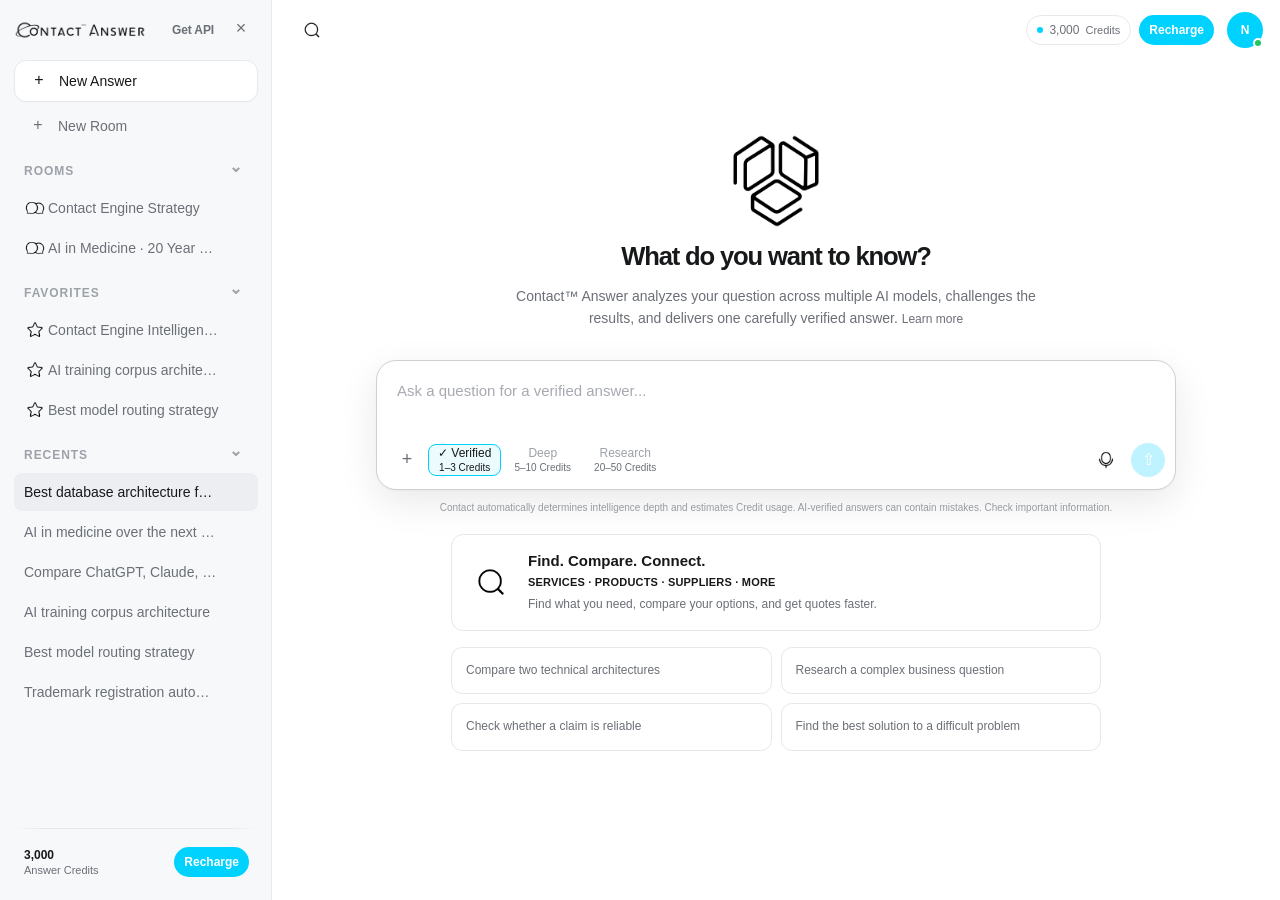
==== commit a182d250: "Add files via upload" ====
--- a/index.html
+++ b/index.html
@@ -399,6 +399,27 @@
 
                 </div>
 
+                <!-- DISCOVERY MODE -->
+
+                <button class="discovery-entry" id="discoveryEntry" type="button">
+                    <img
+                        class="discovery-icon"
+                        src="img/search.png"
+                        alt=""
+                        aria-hidden="true">
+                    <span class="discovery-content">
+                        <span class="discovery-title">
+                            Find. Compare. Connect.
+                        </span>
+                        <span class="discovery-categories">
+                            SERVICES · PRODUCTS · SUPPLIERS · MORE
+                        </span>
+                        <span class="discovery-description">
+                            Find what you need, compare your options, and get quotes faster.
+                        </span>
+                    </span>
+                </button>
+
                 <!-- SUGGESTIONS -->
 
                 <div class="suggestions">
@@ -1140,6 +1161,67 @@
     });
 
 /* ==================================================
+   DISCOVERY MODE
+================================================== */
+
+const discoveryEntry = document.getElementById("discoveryEntry");
+
+const answerTitle = document.querySelector(".hero h1");
+const answerDescription = document.querySelector(".hero > p");
+
+const verifiedSuggestions = [
+    "Compare two technical architectures",
+    "Research a complex business question",
+    "Check whether a claim is reliable",
+    "Find the best solution to a difficult problem"
+];
+
+const discoverySuggestions = [
+    "Find a reliable web development agency",
+    "Compare cloud storage providers and prices",
+    "Find manufacturers in Japan and request quotes",
+    "Compare two companies before investing"
+];
+
+let discoveryMode = false;
+
+discoveryEntry.addEventListener("click", () => {
+
+    discoveryMode = !discoveryMode;
+
+    answerTitle.textContent = discoveryMode
+        ? "What are you looking for?"
+        : "What do you want to know?";
+
+    answerDescription.innerHTML = discoveryMode
+        ? 'Contact™ Answer helps you discover services, compare products and suppliers, evaluate your options, and connect with the right providers. <a class="learn-more" href="learn-more">Learn more</a>'
+        : 'Contact™ Answer analyzes your question across multiple AI models, challenges the results, and delivers one carefully verified answer. <a class="learn-more" href="learn-more">Learn more</a>';
+
+    question.placeholder = discoveryMode
+        ? "Describe what you're looking for, your requirements, and budget..."
+        : "Ask a question for a verified answer...";
+
+    document.querySelectorAll(".suggestion").forEach((button, index) => {
+        button.textContent = discoveryMode
+            ? discoverySuggestions[index]
+            : verifiedSuggestions[index];
+    });
+
+    discoveryEntry.querySelector(".discovery-title").textContent =
+        discoveryMode
+            ? "Back to Default Mode"
+            : "Find. Compare. Connect.";
+
+    discoveryEntry.querySelector(".discovery-categories").hidden =
+        discoveryMode;
+
+    discoveryEntry.querySelector(".discovery-description").hidden =
+        discoveryMode;
+
+    question.focus();
+});
+
+/* ==================================================
    HISTORY
 ================================================== */
 
@@ -1946,42 +2028,6 @@
         <button class="emoji-quick-reaction" type="button" data-reaction-key="laugh" aria-label="Laugh"><img src="img/emoji_laugh.png" alt="" draggable="false"></button>
         <button class="emoji-quick-expand" type="button" aria-label="More reactions"><img src="img/more.png" alt="" draggable="false" onerror="this.style.display='none';this.parentElement.classList.add('icon-fallback')"></button>
     </div>`;
-}
-
-/* Keep the first quick reaction (Like/Good) directly above its trigger.
-   Flip the strip only when the viewport's right edge would clip it. */
-function positionEmojiQuickMenu(wrap) {
-    const menu = wrap?.querySelector(".emoji-quick-menu");
-    if (!wrap || !menu) return;
-
-    menu.classList.remove("is-flipped");
-    menu.style.removeProperty("left");
-    menu.style.removeProperty("right");
-
-    const wrapRect = wrap.getBoundingClientRect();
-    const viewportWidth = document.documentElement.clientWidth || window.innerWidth;
-    const menuWidth = menu.getBoundingClientRect().width || menu.offsetWidth;
-    const edge = 4;
-    const centeredLeft = wrapRect.left - 8;
-
-    // Normal order: the first reaction's center aligns with the trigger's center.
-    if (centeredLeft + menuWidth <= viewportWidth - edge) {
-        if (centeredLeft < edge) menu.style.left = `${edge - wrapRect.left}px`;
-        return;
-    }
-
-    // At the right edge, reverse the strip so the first reaction stays above the trigger.
-    const flippedLeft = wrapRect.right + 8 - menuWidth;
-    if (flippedLeft >= edge) {
-        menu.classList.add("is-flipped");
-        const overflow = Math.max(0, wrapRect.right + 8 - (viewportWidth - edge));
-        if (overflow > 0) menu.style.right = `${-8 + overflow}px`;
-        return;
-    }
-
-    // Very narrow fallback: keep the complete strip within the viewport.
-    const safeLeft = Math.max(edge, Math.min(centeredLeft, viewportWidth - menuWidth - edge));
-    menu.style.left = `${safeLeft - wrapRect.left}px`;
 }
 
 function ensureStandardMessageControls(message) {
@@ -3095,6 +3141,7 @@
 
 function openAnswerActionMenu(button, action) {
     activeActionAnchor = button;
+    delete answerActionMenu.dataset.shareTitle;
     const rect = button.getBoundingClientRect();
     let content = "";
     const currentRating = button.dataset.rating || "";
@@ -3106,9 +3153,16 @@
         content = `<button class="menu-item" data-action="share-copy" type="button"><span class="action-menu-icon"><img src="img/link.png" alt="" aria-hidden="true"></span><span>Copy link</span></button><button class="menu-item" data-action="share-x" type="button"><span class="action-menu-icon"><img src="img/x.png" alt="" aria-hidden="true"></span><span>X</span></button><button class="menu-item" data-action="share-linkedin" type="button"><span class="action-menu-icon"><img src="img/linkedin.png" alt="" aria-hidden="true"></span><span>LinkedIn</span></button><button class="menu-item" data-action="share-reddit" type="button"><span class="action-menu-icon"><img src="img/reddit.png" alt="" aria-hidden="true"></span><span>Reddit</span></button>`;
     }
     answerActionMenu.innerHTML = content;
-    answerActionMenu.style.left = `${Math.max(8, Math.min(rect.left, window.innerWidth - 235))}px`;
-    answerActionMenu.style.top = `${Math.max(8, Math.min(rect.bottom + 6, window.innerHeight - 240))}px`;
     answerActionMenu.classList.add("open");
+
+    const menuWidth = answerActionMenu.offsetWidth || 200;
+    const menuHeight = answerActionMenu.offsetHeight || 240;
+
+    answerActionMenu.style.left =
+        `${Math.max(8, Math.min(rect.left, window.innerWidth - menuWidth - 8))}px`;
+
+    answerActionMenu.style.top =
+    `${Math.max(8, Math.min(rect.bottom + 6, window.innerHeight - menuHeight - 8))}px`;
 }
 
 function closeFloatMenus() {
@@ -3480,11 +3534,6 @@
             document.querySelectorAll(".emoji-action-wrap.quick-open").forEach(item => { if (item !== wrap) item.classList.remove("quick-open"); });
             wrap?.classList.remove("reaction-picked");
             wrap?.classList.toggle("quick-open");
-            if (wrap?.classList.contains("quick-open")) {
-                requestAnimationFrame(() => {
-                    if (wrap.classList.contains("quick-open")) positionEmojiQuickMenu(wrap);
-                });
-            }
         } else if (msg) openEmojiPicker(emojiTrigger, msg);
         return;
     }
@@ -3617,11 +3666,18 @@
 
     const forwardQuestionButton = event.target.closest("[data-message-forward]");
     if (forwardQuestionButton) {
-        event.preventDefault(); event.stopPropagation(); event.stopImmediatePropagation();
+        event.preventDefault();
+        event.stopPropagation();
+        event.stopImmediatePropagation();
+
         const userMessage = forwardQuestionButton.closest(".message-user");
         const text = userMessage?.querySelector(".user-bubble")?.textContent?.trim();
-        if (text) copyText(makeShareURL(text), "Question link copied");
-        return;
+
+    if (text) {
+        openAnswerActionMenu(forwardQuestionButton, "share-answer");
+        answerActionMenu.dataset.shareTitle = text;
+    }
+    return;
     }
 
     if (!event.target.closest("#emojiPicker") && !event.target.closest(".emoji-action-wrap")) closeEmojiPicker();
@@ -4085,10 +4141,19 @@
             startAnswerGeneration({ target: parent, title: card?.dataset.answerTitle || currentAnswerTitle, room: Boolean(activeRoom && isRoomMode), depth: depth[0].toUpperCase() + depth.slice(1), duration: depth === "research" ? 7600 : depth === "deep" ? 5600 : 4200 });
             scrollToRoomBottom();
         } else if (action.startsWith("share-")) {
-            const title = card?.dataset.answerTitle || currentAnswerTitle;
+            const title = answerActionMenu.dataset.shareTitle
+                || card?.dataset.answerTitle
+                || currentAnswerTitle;
             const url = makeShareURL(title);
             const text = encodeURIComponent(title);
-            if (action === "share-copy") copyText(url, "Answer link copied");
+            if (action === "share-copy") {
+            copyText(
+                url,
+                answerActionMenu.dataset.shareTitle
+                    ? "Question link copied"
+                    : "Answer link copied"
+            );
+        }
             else {
                 const destination = action === "share-x" ? `https://twitter.com/intent/tweet?text=${text}&url=${encodeURIComponent(url)}` : action === "share-linkedin" ? `https://www.linkedin.com/sharing/share-offsite/?url=${encodeURIComponent(url)}` : `https://www.reddit.com/submit?url=${encodeURIComponent(url)}&title=${text}`;
                 window.open(destination, "_blank", "noopener,noreferrer");
@@ -4451,9 +4516,9 @@
     pendingRoomMessageForDelete = message;
     hideHistoryMenu();
     historyMenu.innerHTML = `<button class="menu-item danger" type="button" data-menu-action="delete-message"><span class="menu-icon"><img src="img/delete.png" alt="" aria-hidden="true"></span><span>Delete message</span></button>`;
-    historyMenu.style.width = "190px";
+    historyMenu.style.width = "200px";
     historyMenu.classList.add("open");
-    positionFloatingMenu(historyMenu, anchor, 190);
+    positionFloatingMenu(historyMenu, anchor, 200);
 }
 function beginRoomMessageEdit(message) {
     if (!message || !isRoomMode) return;
@@ -4556,7 +4621,23 @@
         }
     } else if (action === "share") {
         const isRoom = row?.dataset.kind === "room";
-        historyMenu.innerHTML = `<div class="action-menu-title">Share ${isRoom ? "Room" : "Answer"}</div><button class="menu-item" data-menu-action="copy-link" type="button">Copy link</button><button class="menu-item" data-menu-action="share-x" type="button">X</button><button class="menu-item" data-menu-action="share-linkedin" type="button">LinkedIn</button><button class="menu-item" data-menu-action="share-reddit" type="button">Reddit</button>`;
+        historyMenu.innerHTML = `
+        <button class="menu-item" data-menu-action="copy-link" type="button">
+        <span class="action-menu-icon"><img src="img/link.png" alt="" aria-hidden="true"></span>
+        <span>Copy link</span>
+        </button>
+        <button class="menu-item" data-menu-action="share-x" type="button">
+        <span class="action-menu-icon"><img src="img/x.png" alt="" aria-hidden="true"></span>
+        <span>X</span>
+        </button>
+        <button class="menu-item" data-menu-action="share-linkedin" type="button">
+        <span class="action-menu-icon"><img src="img/linkedin.png" alt="" aria-hidden="true"></span>
+        <span>LinkedIn</span>
+        </button>
+        <button class="menu-item" data-menu-action="share-reddit" type="button">
+        <span class="action-menu-icon"><img src="img/reddit.png" alt="" aria-hidden="true"></span>
+        <span>Reddit</span>
+        </button>`;
         historyMenu.style.width = "200px";
     } else if (action === "copy-link") {
         copyText(makeShareURL(title), "Link copied"); hideHistoryMenu();
@@ -4638,7 +4719,6 @@
     if (trigger) {
         const wrap = trigger.closest(".emoji-action-wrap");
         wrap?.classList.remove("reaction-picked");
-        if (wrap) positionEmojiQuickMenu(wrap);
     }
 });
 
@@ -4649,7 +4729,6 @@
     if (trigger) {
         const wrap = trigger.closest(".emoji-action-wrap");
         wrap?.classList.remove("reaction-picked");
-        if (wrap) positionEmojiQuickMenu(wrap);
     }
 });
 
--- a/style.css
+++ b/style.css
@@ -1384,6 +1384,67 @@
     color: var(--text-tertiary);
     font-size: 10px;
     line-height: 1.6;
+}
+
+/* ==================================================
+   DISCOVERY ENTRY
+================================================== */
+
+.discovery-entry {
+    width: min(650px, 100%);
+    display: flex;
+    flex-direction: row;
+    align-items: center;
+    gap: 16px;
+    margin: 0 auto 16px;
+    padding: 17px 18px;
+    border: 1px solid var(--border);
+    border-radius: 12px;
+    background: #fff;
+    text-align: left;
+    cursor: pointer;
+    transition: border-color 0.15s ease, background 0.15s ease;
+}
+
+.discovery-entry:hover {
+    border-color: var(--accent);
+    background: #fcfeff;
+}
+
+.discovery-icon {
+    width: 42px;
+    height: 42px;
+    flex-shrink: 0;
+    object-fit: contain;
+    pointer-events: none;
+    user-select: none;
+}
+
+.discovery-content {
+    display: flex;
+    flex-direction: column;
+    align-items: flex-start;
+    gap: 7px;
+    min-width: 0;
+}
+
+.discovery-title {
+    color: var(--text);
+    font-size: 15px;
+    font-weight: 600;
+}
+
+.discovery-categories {
+    color: var(--text);
+    font-size: 11px;
+    font-weight: 600;
+    letter-spacing: 0.2px;
+}
+
+.discovery-description {
+    color: var(--text-secondary);
+    font-size: 12px;
+    line-height: 1.5;
 }
 
 /* ==================================================
@@ -2212,7 +2273,18 @@
 .action-icon { display: block; width: 22px; height: 22px; flex: 0 0 22px; object-fit: contain; pointer-events: none; user-select: none;  }
 .action-menu-icon { width: 24px; height: 24px; flex: 0 0 24px; display: inline-grid; place-items: center; }
 .action-menu-icon img { width: 24px; height: 24px; display: block; object-fit: contain; user-select: none; -webkit-user-drag: none; pointer-events: none; }
-.answer-action-menu, .member-menu { position: fixed; z-index: 320; display: none; width: 220px; max-width: calc(100vw - 16px); padding: 6px; border-radius: 12px; background: rgba(255,255,255); box-shadow: 0 12px 35px rgba(0,0,0,.12), 0 2px 8px rgba(0,0,0,.05); }
+.answer-action-menu, .member-menu {
+    position: fixed;
+    z-index: 320;
+    display: none;
+    max-width: calc(100vw - 16px);
+    padding: 6px;
+    border-radius: 12px;
+    background: rgba(255,255,255);
+    box-shadow: 0 12px 35px rgba(0,0,0,.12), 0 2px 8px rgba(0,0,0,.05);
+}
+.answer-action-menu { width: 200px; }
+.member-menu { width: 220px; }
 .answer-action-menu.open, .member-menu.open { display: block; }
 .action-menu-title { padding: 6px 8px 8px; color: var(--text-tertiary); font-size: 11px; letter-spacing: .04em; }
 .menu-option-cost { margin-left: auto; color: var(--text-tertiary); font-size: 10px; white-space: nowrap; }
@@ -3089,8 +3161,7 @@
 .emoji-quick-menu {
     position: absolute;
     left: -6px;
-    right: auto;
-    bottom: calc(100% - 2px);
+    bottom: calc(100% + -2px);
     z-index: 80;
     display: flex;
     align-items: center;
@@ -3101,31 +3172,18 @@
     box-shadow: 0 6px 20px rgba(0, 0, 0, .10);
     opacity: 0;
     visibility: hidden;
+    transform: translateY(3px) scale(.98);
+    transform-origin: left bottom;
     transition: opacity .14s ease, transform .16s cubic-bezier(.2, .8, .2, 1), visibility .14s ease;
 }
-.emoji-quick-menu.is-flipped {
-    left: auto;
-    right: -6px;
-    flex-direction: row-reverse;
-    transform-origin: right bottom;
-}
-.emoji-action-wrap:hover .emoji-quick-menu, .emoji-action-wrap:focus-within .emoji-quick-menu {
+
+.emoji-action-wrap:hover .emoji-quick-menu,
+.emoji-action-wrap:focus-within .emoji-quick-menu {
     opacity: 1;
     visibility: visible;
-    transform: translate(-50%, 0) scale(1);
-}
-.room-chat-message:not(.room-chat-message-self) .emoji-quick-menu {
-    left: 0;
-    right: auto;
-    bottom: calc(100% + 4px);
-    transform-origin: left bottom;
-}
-.room-chat-message-self .emoji-quick-menu {
-    left: auto;
-    right: -5px;
-    bottom: calc(100% + 4px);
-    transform-origin: right bottom;
-}
+    transform: translateY(0) scale(1);
+}
+
 .emoji-quick-reaction, .emoji-quick-expand { display: grid; place-items: center; width: 30px; height: 30px; flex: 0 0 30px; padding: 2px; border-radius: 999px; }
 .emoji-quick-reaction img, .emoji-quick-expand img { width: 22px; height: 22px; display: block; object-fit: contain; }
 .emoji-quick-reaction:hover, .emoji-quick-expand:hover { background: var(--surface-hover); }
@@ -3258,7 +3316,7 @@
 .message-reaction-chip:hover .reaction-members-tooltip, .message-reaction-chip:focus-visible .reaction-members-tooltip, .reference-reaction-chip:hover .reaction-members-tooltip, .reference-reaction-chip:focus-visible .reaction-members-tooltip { opacity: 1; visibility: visible; transform: translate(-50%, 0); }
 .message-reaction-chip.is-own-reaction, .reference-reaction-chip.is-own-reaction { border-color: rgba(0,190,225,.55); background: rgba(0,207,238,.12); }
 .message-reaction-chip:focus-visible { outline: 2px solid var(--accent); outline-offset: 1px; }
-.emoji-action-wrap.quick-open .emoji-quick-menu { opacity: 1; visibility: visible; transform: translate(-50%, 0) scale(1); }
+.emoji-action-wrap.quick-open .emoji-quick-menu { opacity: 1; visibility: visible; transform: translateY(0) scale(1); }
 .emoji-action-wrap.reaction-picked .emoji-quick-menu {
     opacity: 0 !important;
     visibility: hidden !important;
@@ -3591,7 +3649,13 @@
 .copied-fallback { display: grid; place-items: center; width: 22px; height: 22px; font-size: 18px; line-height: 1; font-weight: 700; color: var(--accent-dark); }
 
 /* Small, targeted spacing refinements: don't change the button layout. */
-.answer-action { padding-right: 9px; }
+@media (min-width: 761px) {
+    .answer-action { padding-right: 9px; }
+}
+
+@media (max-width: 760px) {
+    .answer-action { padding-right: 4px; }
+}
 .room-chat-log > .room-insight-hint { margin-top: -4px; }
 
 .credit-pack-footnote a {
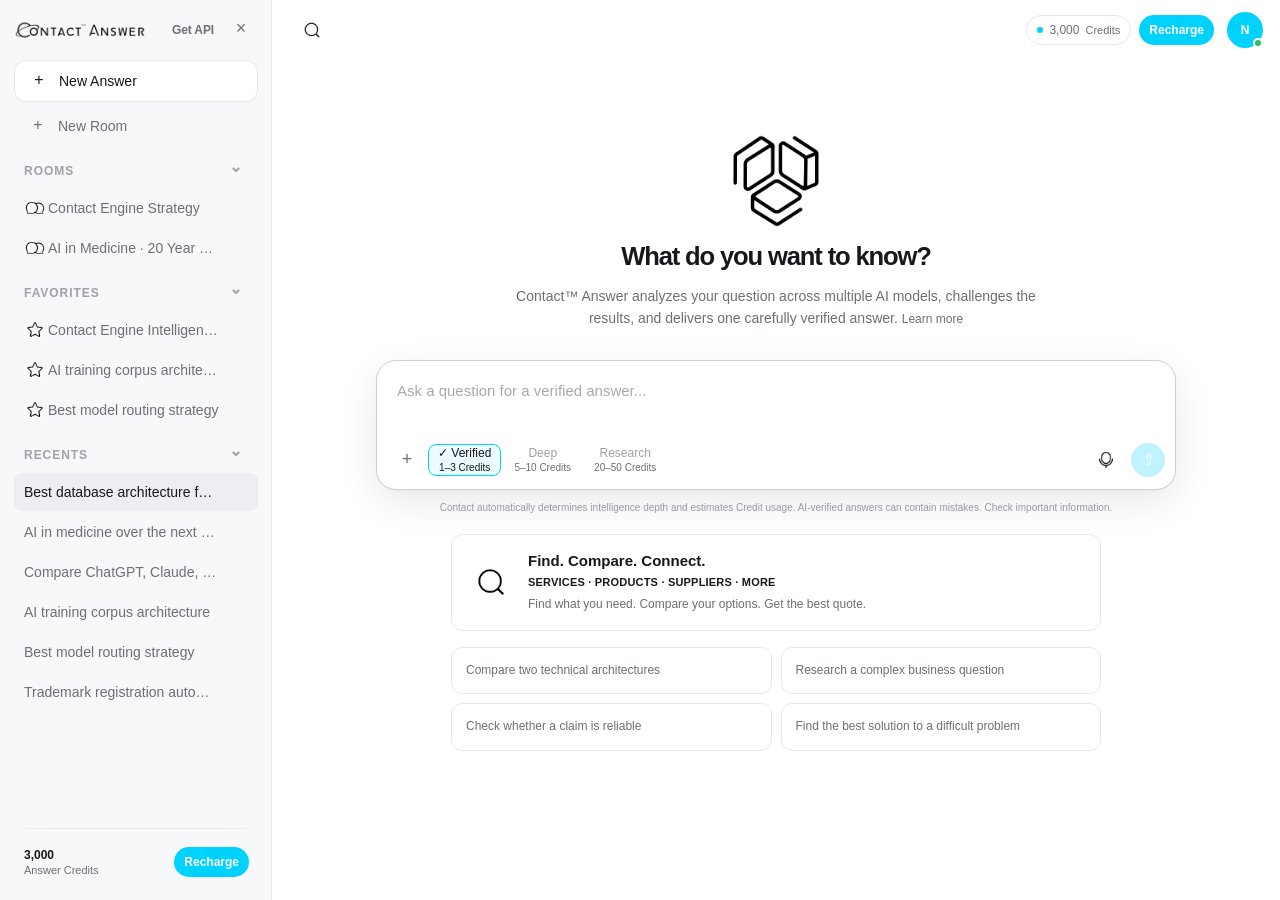
==== commit 93785e81: "Add files via upload" ====
--- a/index.html
+++ b/index.html
@@ -415,7 +415,7 @@
                             SERVICES · PRODUCTS · SUPPLIERS · MORE
                         </span>
                         <span class="discovery-description">
-                            Find what you need, compare your options, and get quotes faster.
+                            Find what you need. Compare your options. Get the best quote.
                         </span>
                     </span>
                 </button>
@@ -1913,6 +1913,17 @@
 let currentTypingInterval = null;
 let activeActionAnchor = null;
 
+const currentUser = {
+    id: "you",
+    name: "Display name",
+    username: "username",
+    avatar: "img/avatar.png",
+    color: "#00d2ff",
+    textColor: "#ffffff",
+    status: "on",
+    publicCard: true
+};
+
 const demoMembers = [
     { id: "jack", name: "Jack", username: "jack", publicCard: true, color: "#d9eef4" },
     { id: "tim", name: "Tim", username: "tim", publicCard: true, color: "#e7e1f7" },
@@ -2657,7 +2668,7 @@
     const privateLabel = activeRoom?.hideCards || !member.publicCard;
     return `<div class="member-avatar-wrap${compact ? " compact" : ""}" data-member-wrap="${escapeHTML(member.id)}">
         <button class="member-avatar" style="--member-color:${member.color || "#e8edf0"}" type="button" data-member-id="${escapeHTML(member.id)}" aria-label="${escapeHTML(member.name)}" aria-expanded="false">${avatarContent}</button><span class="member-avatar-status status-${escapeHTML(member.status || "on")}" aria-label="${escapeHTML(member.status || "online")}" title="${escapeHTML(member.status || "Online")}"></span>
-        <div class="member-card-popover"><strong>${escapeHTML(member.name)}</strong><span>${privateLabel ? "Contact Card is not public." : "Contact Card · Member"}</span>${!privateLabel ? `<button type="button" data-action="view-card" data-member-id="${escapeHTML(member.id)}">View Contact Card</button>` : ""}${activeRoom?.owner ? `<button type="button" class="member-remove" data-action="remove-member" data-member-id="${escapeHTML(member.id)}">Remove from Room</button>` : ""}</div>
+        <div class="member-card-popover"><strong>${escapeHTML(member.name)}</strong><span>${privateLabel ? "Contact Card is not public." : "Contact Card · Member"}</span>${!privateLabel ? `<button type="button" data-action="view-card" data-member-id="${escapeHTML(member.id)}">View Contact Card</button>` : ""}${activeRoom?.owner && member.id !== "you" ? `<button type="button" class="member-remove" data-action="remove-member" data-member-id="${escapeHTML(member.id)}">Remove from Room</button>` : ""}</div>
     </div>`;
 }
 
@@ -2694,7 +2705,7 @@
         </div>
         <div class="room-chat-message room-chat-message-self" data-author="you">
             <div class="room-chat-content"><div class="room-chat-meta"><strong>You</strong></div><div class="room-chat-bubble">Drug discovery could also shorten early-stage screening, but I’m concerned about clinical validation and whether benefits reach smaller hospitals.</div><div class="room-message-footer"><button class="message-copy-action" type="button" data-copy-kind="room-message" aria-label="Copy message"><img src="img/copy.png" alt="" aria-hidden="true"></button><button class="message-reply-action" type="button" data-action="reply-to-message" aria-label="Reply to message"><img src="img/reply.png" alt="" aria-hidden="true"></button>${timestampMarkup("", 2)}</div></div>
-            <div class="room-self-avatar">N</div>
+            ${renderMemberAvatar(currentUser, -1, true)}
         </div>
         <div class="room-chat-message" data-author="maya">
             ${renderMemberAvatar(demoMembers[2], 2, true)}
@@ -3272,7 +3283,7 @@
         const you = document.createElement("div");
         you.className = "room-chat-message room-chat-message-self";
         you.dataset.requestDepth = depth;
-        you.innerHTML = `<div class="room-chat-content"><div class="room-chat-meta"><strong>You</strong></div>${roomReplyQuoteMarkup()}<div class="room-chat-bubble">${escapeHTML(prompt)}</div><div class="room-message-footer">${timestampMarkup()}<button class="message-copy-action" type="button" data-copy-kind="room-message" aria-label="Copy message"><img src="img/copy.png" alt="" aria-hidden="true"></button><button class="message-reply-action" type="button" data-action="reply-to-message" aria-label="Reply to message"><img src="img/reply.png" alt="" aria-hidden="true"></button></div></div><div class="room-self-avatar">N</div>`;
+        you.innerHTML = `<div class="room-chat-content"><div class="room-chat-meta"><strong>You</strong></div>${roomReplyQuoteMarkup()}<div class="room-chat-bubble">${escapeHTML(prompt)}</div><div class="room-message-footer">${timestampMarkup()}<button class="message-copy-action" type="button" data-copy-kind="room-message" aria-label="Copy message"><img src="img/copy.png" alt="" aria-hidden="true"></button><button class="message-reply-action" type="button" data-action="reply-to-message" aria-label="Reply to message"><img src="img/reply.png" alt="" aria-hidden="true"></button></div></div>${renderMemberAvatar(currentUser, -1, true)}`;
         stack.appendChild(you);
         ensureRoomMessageControls(you);
         ensureAnswerRequestBadge(you, depth);
@@ -3836,7 +3847,9 @@
         }
         if (action === "view-card") {
             event.preventDefault(); event.stopPropagation(); event.stopImmediatePropagation();
-            const member = activeRoom?.members.find(person => person.id === memberAction.dataset.memberId) || demoMembers.find(person => person.id === memberAction.dataset.memberId);
+            const member = memberAction.dataset.memberId === "you"
+    ? currentUser
+    : activeRoom?.members.find(person => person.id === memberAction.dataset.memberId) || demoMembers.find(person => person.id === memberAction.dataset.memberId);
             if (!member) return;
             if (activeRoom.hideCards || !member.publicCard) showToast("Contact Card is not public");
             else window.open(`https://card.contact/${encodeURIComponent(member.username)}`, "_blank", "noopener,noreferrer");
@@ -4039,7 +4052,7 @@
         if (log) {
             const message = document.createElement("div");
             message.className = "room-chat-message room-chat-message-self";
-            message.innerHTML = `<div class="room-chat-content"><div class="room-chat-meta"><strong>You</strong></div>${roomReplyQuoteMarkup()}<div class="room-chat-bubble">${escapeHTML(value)}</div><div class="room-message-footer"><button class="message-copy-action" type="button" data-copy-kind="room-message" aria-label="Copy message"><img src="img/copy.png" alt="" aria-hidden="true"></button><button class="message-reply-action" type="button" data-action="reply-to-message" aria-label="Reply to message"><img src="img/reply.png" alt="" aria-hidden="true"></button>${timestampMarkup()}</div></div><div class="room-self-avatar">N</div>`;
+            message.innerHTML = `<div class="room-chat-content"><div class="room-chat-meta"><strong>You</strong></div>${roomReplyQuoteMarkup()}<div class="room-chat-bubble">${escapeHTML(value)}</div><div class="room-message-footer"><button class="message-copy-action" type="button" data-copy-kind="room-message" aria-label="Copy message"><img src="img/copy.png" alt="" aria-hidden="true"></button><button class="message-reply-action" type="button" data-action="reply-to-message" aria-label="Reply to message"><img src="img/reply.png" alt="" aria-hidden="true"></button>${timestampMarkup()}</div></div>${renderMemberAvatar(currentUser, -1, true)}`;
             log.appendChild(message);
             ensureRoomMessageControls(message);
             ensureMessageBadgeRow(message);
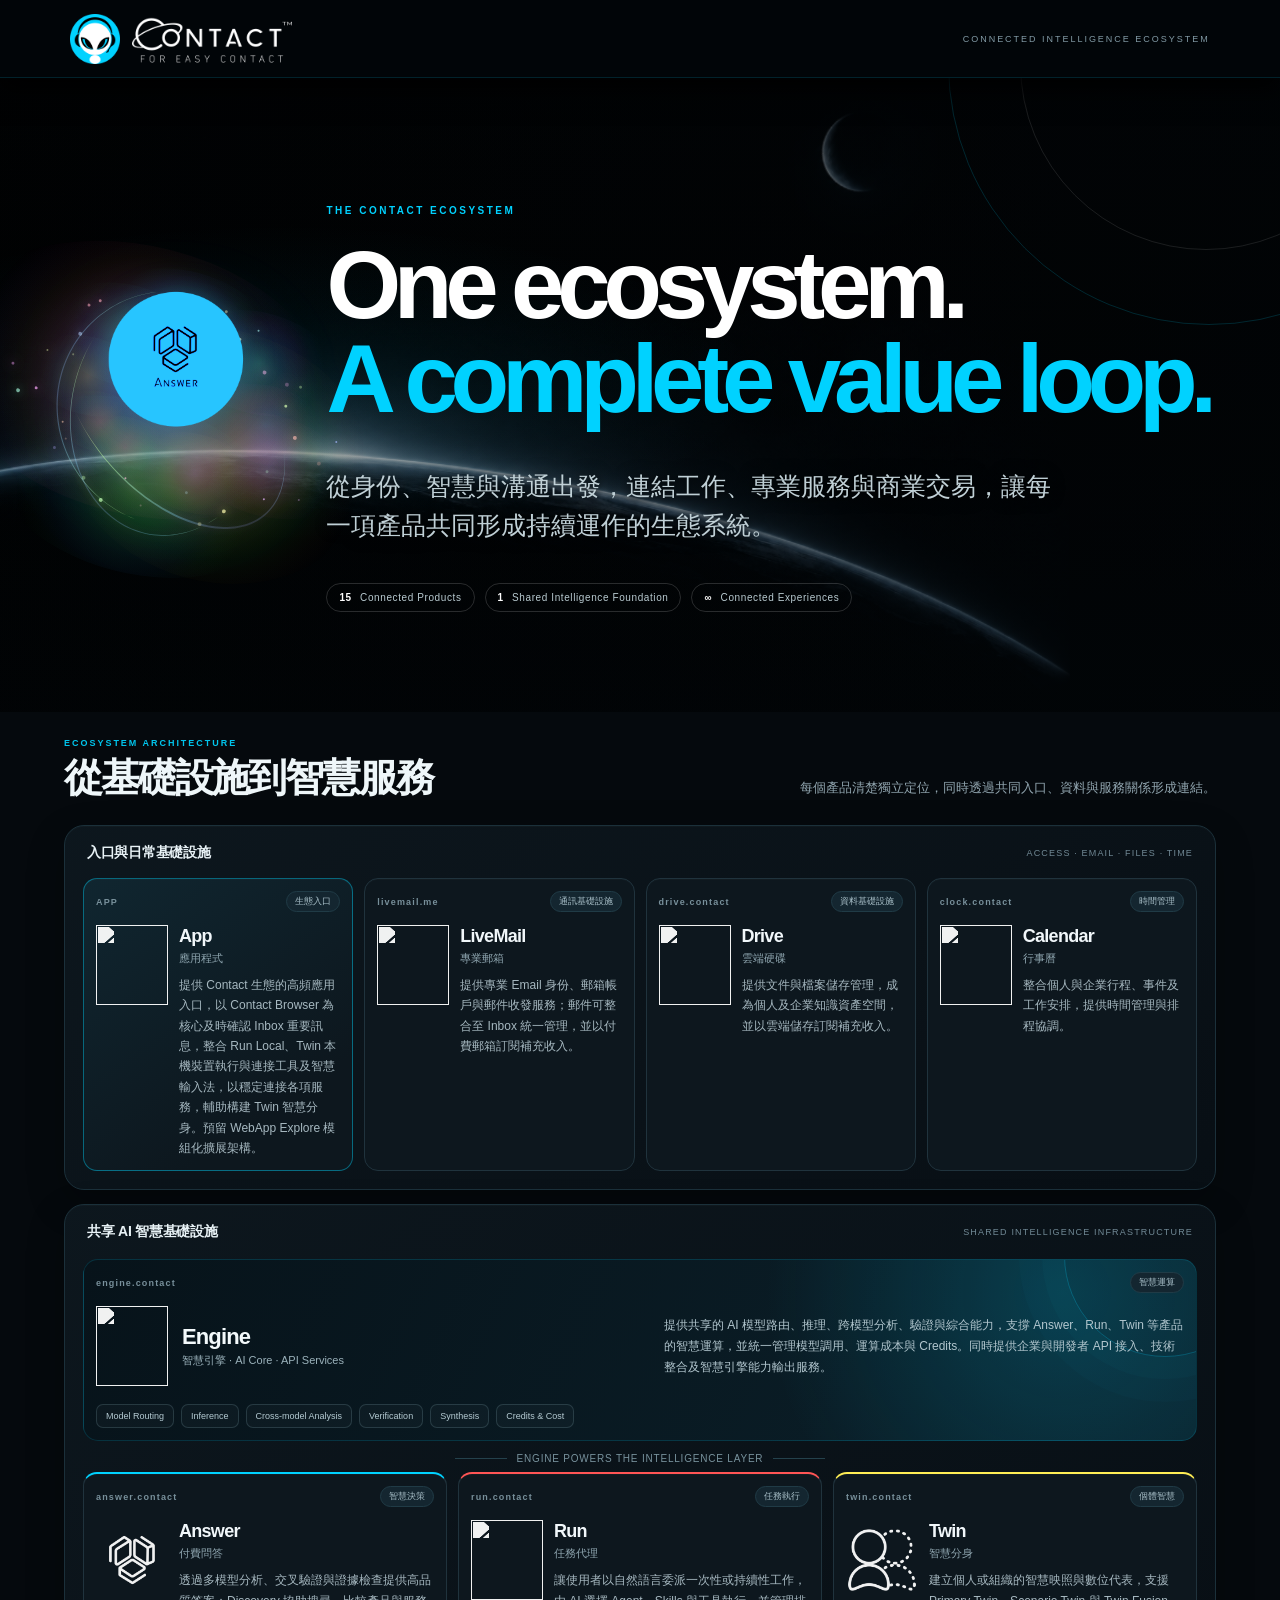
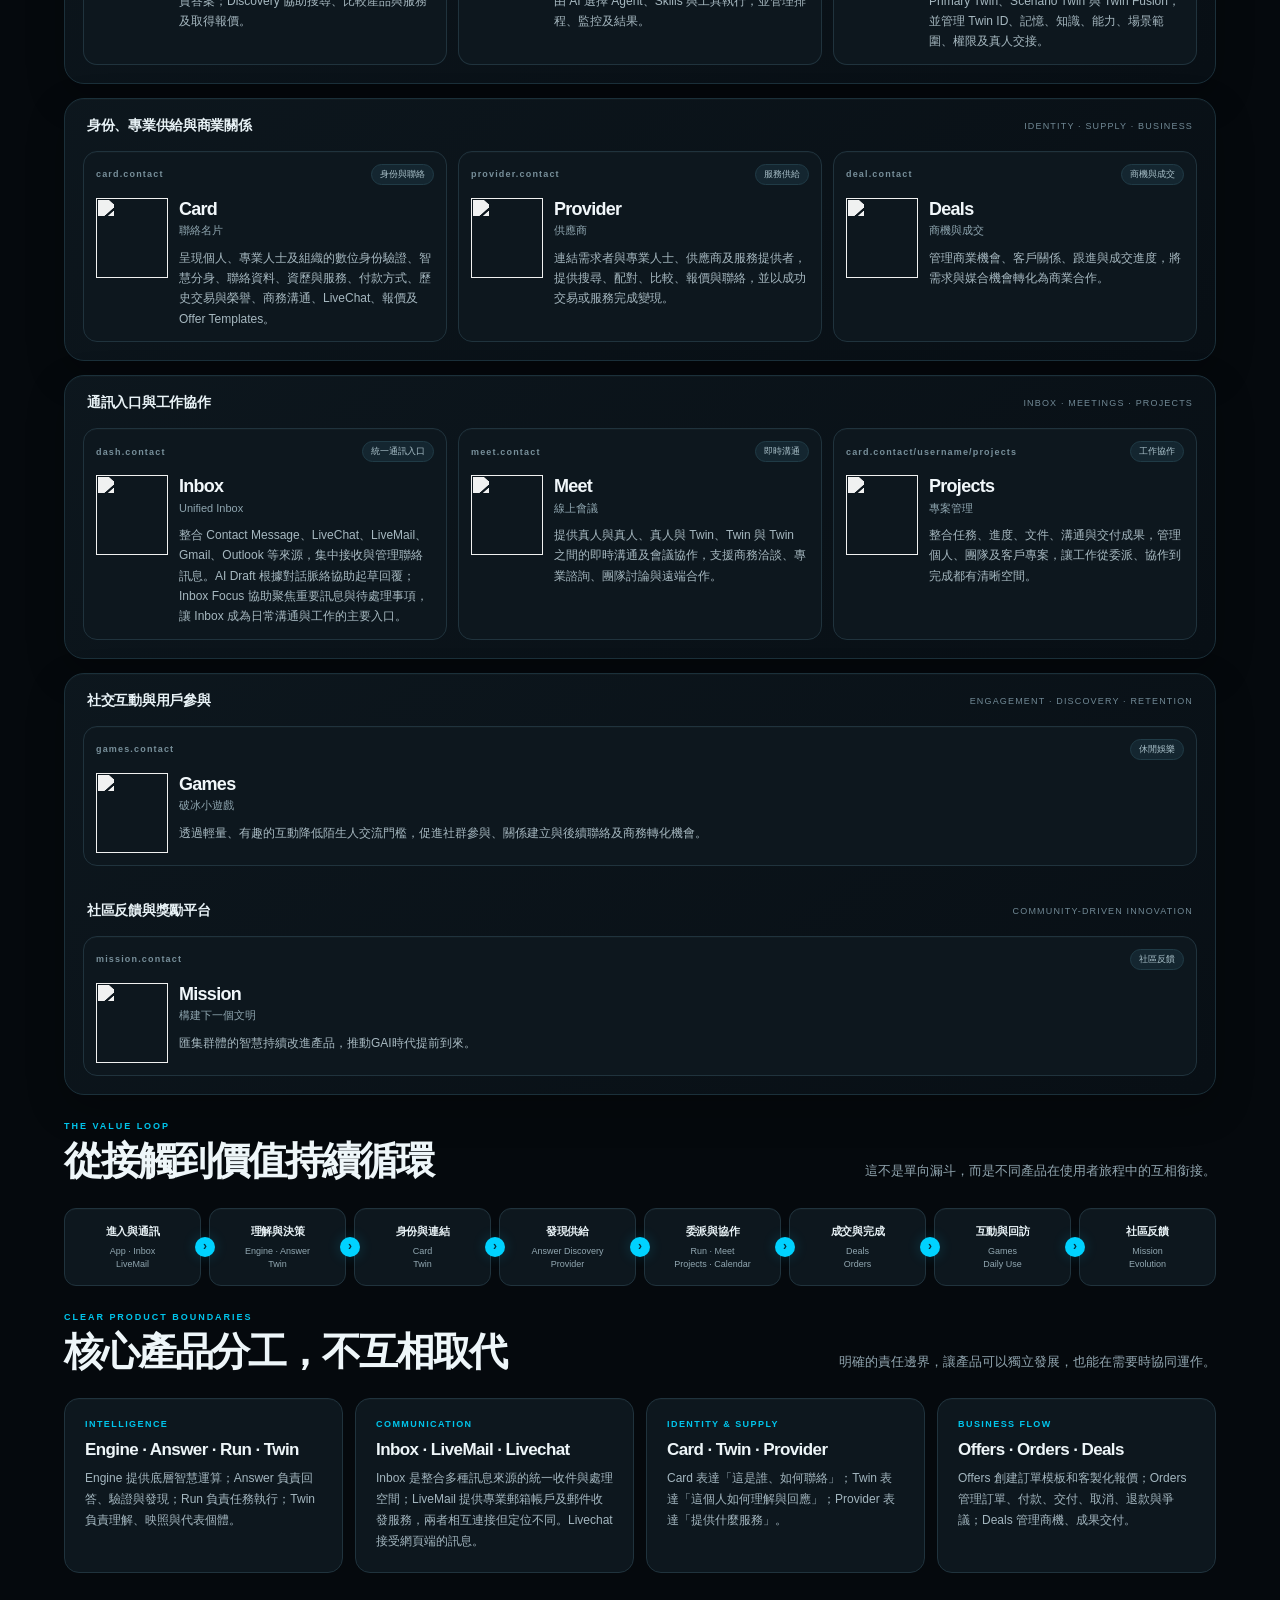
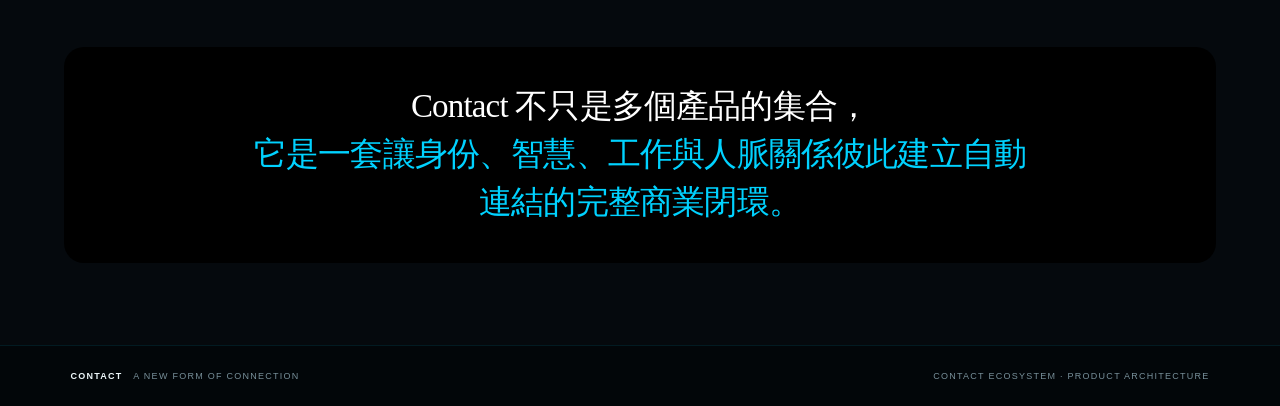
==== commit 0b38ee41: "Add files via upload" ====
--- a/index.html
+++ b/index.html
@@ -1,4926 +1,1692 @@
-<!DOCTYPE html>
-
-<html lang="en">
-
+<!doctype html>
+<html lang="zh-Hant">
 <head>
-<meta charset="UTF-8">
-<meta name="viewport" content="width=device-width, initial-scale=1.0">
-<title>Contact™ Answer</title>
-<link rel="stylesheet" href="style.css">
-<link id="appFavicon" rel="icon" href="favicon.ico" data-light="favicon.ico" data-dark="favicon_dark.ico">
+<meta charset="utf-8">
+<meta name="viewport" content="width=device-width, initial-scale=1">
+<meta name="theme-color" content="#05090d">
+<meta name="description" content="Contact Ecosystem - 產品架構、生態角色與完整價值循環。">
+<title>CONTACT - Ecosystem Architecture</title>
+<link rel="preload" as="image" href="img/ecosystem1.png" fetchpriority="high">
+<link rel="preload" as="image" href="img/ecosystem2.png">
+<link rel="preload" as="image" href="img/ecosystem3.png">
+<link rel="preload" as="image" href="img/ecosystem.png">
+<link rel="preload" as="image" href="img/brain.png">
+<link rel="preload" as="image" href="img/ecosystem_bg.png">
+<style>
+:root {
+  --ink: #101b22;
+  --muted: #64737b;
+  --paper: #f3f6f6;
+  --white: #ffffff;
+  --line: #dce5e8;
+  --cyan: #00d2ff;
+  --cyan-2: #00b8dc;
+  --navy: #000000;
+  --navy-2: #10232d;
+  --soft-cyan: #e8faff;
+  --serif: Georgia, "Times New Roman", "Noto Serif TC", serif;
+  --sans: Inter, -apple-system, BlinkMacSystemFont, "Segoe UI", "Noto Sans TC", "PingFang TC", "Microsoft JhengHei", sans-serif;
+  --shadow: 0 14px 38px rgba(16, 35, 45, .065);
+}
+* { box-sizing: border-box; }
+html { scroll-behavior: smooth; }
+body { margin: 0; background: var(--paper); color: var(--ink); font-family: var(--sans); -webkit-font-smoothing: antialiased; text-rendering: optimizeLegibility; }
+a { color: inherit; text-decoration: none; }
+.page { width: min(100%, 1480px); margin: 0 auto; overflow: hidden; background: var(--paper); }
+.topbar { min-height: 78px; padding: 0 clamp(22px, 5.5vw, 78px); display: flex; align-items: center; justify-content: space-between; gap: 24px; border-bottom: 1px solid rgba(255,255,255,.1); background: var(--navy); color: #d5e2e7; }
+.main-logo { width: 200px; height: 65px; object-fit: contain; object-position: left center; display: block; }
+.top-label { font-size: 9px; letter-spacing: .22em; text-transform: uppercase; color: #8ea4ad; }
+.hero { position: relative; overflow: hidden; padding: clamp(58px, 8vw, 112px) clamp(22px, 8vw, 116px) 76px; background: radial-gradient(circle at 86% 12%, rgba(0,210,255,.13), transparent 28%), linear-gradient(130deg, #08151d 0%, #10232d 56%, #091922 100%); color: #fff; }
+.hero:before,.hero:after { content: ""; position: absolute; border: 1px solid rgba(0,210,255,.17); border-radius: 50%; pointer-events: none; }
+.hero:before { width: 520px; height: 520px; right: -190px; top: -275px; }
+.hero:after { width: 370px; height: 370px; right: -112px; top: -200px; border-color: rgba(255,255,255,.1); }
+.eyebrow { margin: 0 0 22px; color: var(--cyan); font-size: 10px; font-weight: 750; letter-spacing: .25em; text-transform: uppercase; }
+h1 { position: relative; z-index: 1; max-width: 900px; margin: 0; font-size: clamp(42px, 7.5vw, 98px); line-height: .98; letter-spacing: -.075em; font-weight: 650; }
+h1 span { color: var(--cyan); }
+.hero-copy { position: relative; z-index: 1; max-width: 740px; margin: 25px 0 0; color: #c0d0d6; font-family: var(--serif); font-size: clamp(18px, 2vw, 25px); line-height: 1.55; text-shadow:
+    0 2px 8px rgba(0, 0, 0, .75), 0 0 18px rgba(0, 0, 0, .35); margin-top: 42px; }
+.hero-meta { display: flex; flex-wrap: wrap; gap: 10px; margin-top: 38px; position: relative; z-index: 1; }
+.meta-chip { padding: 8px 12px; border: 1px solid rgba(255,255,255,.16); border-radius: 999px; color: #b9cbd1; font-size: 10px; letter-spacing: .06em; }
+.meta-chip b { color: #fff; font-weight: 700; margin-right: 5px; }
+main { padding: 0 clamp(18px, 5vw, 72px) 82px; }
+.section { padding-top: 26px; }
+.section-head { display: flex; align-items: end; justify-content: space-between; gap: 24px; margin-bottom: 25px; }
+.section-kicker { margin: 0 0 8px; color: var(--cyan-2); font-size: 9px; font-weight: 800; letter-spacing: .22em; text-transform: uppercase; }
+h2 { margin: 0; font-size: clamp(25px, 3.3vw, 39px); font-weight: 650; line-height: 1.12; letter-spacing: -.055em; }
+.section-note { max-width: 430px; margin: 0; color: var(--muted); font-size: 13px; line-height: 1.75; text-align: right; }
+.layer { border: 1px solid var(--line); border-radius: 20px; background: rgba(255,255,255,.82); box-shadow: var(--shadow); overflow: hidden; }
+.layer + .layer { margin-top: 14px; }
+.layer-top { display: flex; align-items: center; justify-content: space-between; gap: 18px; padding: 18px 22px 0; }
+.layer-name { display: flex; align-items: center; gap: 11px; }
+.layer-number { display: inline-grid; place-items: center; width: 27px; height: 27px; border-radius: 9px; background: var(--soft-cyan); color: #008eaa; font-size: 10px; font-weight: 800; }
+.layer-name h3 { margin: 0; font-size: 14px; font-weight: 750; letter-spacing: -.02em; }
+.layer-role { color: #829198; font-size: 9px; letter-spacing: .13em; text-transform: uppercase; }
+.cards { display: grid; grid-template-columns: repeat(4, minmax(0, 1fr)); gap: 11px; padding: 16px 18px 18px; }
+.cards.three { grid-template-columns: repeat(3, minmax(0, 1fr)); }
+.cards.two { grid-template-columns: repeat(2, minmax(0, 1fr)); }
+.cards.one { grid-template-columns: minmax(0, 1fr); }
+.product { min-width: 0; padding: 12px 12px 12px; border: 1px solid #e3eaed; border-radius: 14px; background: #fff; transition: transform .2s ease, border-color .2s ease, box-shadow .2s ease; }
+.product:hover { transform: translateY(-3px); border-color: rgba(0,184,220,.55); box-shadow: 0 12px 25px rgba(0,85,105,.08); }
+.product-top { display: flex; align-items: center; justify-content: space-between; gap: 8px; margin-bottom: 13px; }
+.product-code { color: #90a0a7; font-size: 9px; font-weight: 800; letter-spacing: .13em; }
+.pill { display: inline-flex; align-items: center; min-height: 21px; padding: 3px 8px; border-radius: 999px; background: #f0f4f5; color: #6d7a80; font-size: 9px; white-space: nowrap; }
+.product h4 { margin: 0; font-size: 18px; line-height: 1.2; letter-spacing: -.04em; }
+.product h4 span { display: block; margin-top: 4px; color: #839197; font-size: 11px; font-weight: 500; letter-spacing: 0; }
+.product p { margin: 12px 0 0; color: #64737b; font-size: 12px; line-height: 1.7; }
+.foundation .product:first-child { border-color: rgba(0,184,220,.55); background: linear-gradient(145deg, #f2fcff, #fff 72%); }
+.engine-wrap { padding: 18px; }
+.engine-core { position: relative; overflow: hidden; padding: 12px; border-radius: 15px; color: #fff; background: radial-gradient(circle at 90% 20%, rgba(0,210,255,.18), transparent 28%), linear-gradient(115deg, #0c202a, #102d39); }
+.engine-core:after { content: ""; position: absolute; width: 200px; height: 200px; right: -70px; top: -105px; border: 1px solid rgba(0,210,255,.25); border-radius: 50%; box-shadow: 0 0 0 22px rgba(0,210,255,.025), 0 0 0 45px rgba(0,210,255,.02); }
+.engine-flex { position: relative; z-index: 1; display: flex; justify-content: space-between; align-items: center; gap: 22px; }
+.engine-title { display: flex; align-items: center; gap: 14px; }
+.engine-icon { width: 42px; height: 42px; display: grid; place-items: center; border-radius: 999px; color: var(--cyan); border: 1px solid rgba(0,210,255,.3); background: rgba(0,210,255,.08); font-size: 19px; }
+.engine-title h4 { margin: 0; font-size: 22px; letter-spacing: -.04em; }
+.engine-title h4 span { display: block; margin-top: 3px; color: #9bb2bb; font-size: 11px; font-weight: 500; letter-spacing: 0; }
+.engine-desc { max-width: 520px; margin: 0; color: #bdd0d7; font-size: 12px; line-height: 1.75; }
+.engine-tags { display: flex; flex-wrap: wrap; gap: 7px; margin-top: 18px; position: relative; z-index: 1; }
+.engine-tags span { padding: 6px 9px; border: 1px solid rgba(255,255,255,.15); border-radius: 7px; color: #c6d9df; font-size: 9px; }
+.engine-connect { display: flex; align-items: center; justify-content: center; gap: 10px; padding: 12px 0 0; color: #7f9097; font-size: 10px; letter-spacing: .08em; }
+.engine-connect:before,.engine-connect:after { content: ""; width: 52px; height: 1px; background: #d5e0e3; }
+.ai-products { padding-top: 0; }
+.ai-products .product { border-top: 2px solid var(--cyan); }
+.ai-products .product:nth-child(2) { border-top-color: #ff5555; }
+.ai-products .product:nth-child(3) { border-top-color: #ffee55; }
+.value-flow { display: grid; grid-template-columns: repeat(8, minmax(0, 1fr)); gap: 8px; align-items: stretch; margin-top: 22px; }
+.flow-step { position: relative; padding: 15px 11px 14px; border: 1px solid var(--line); border-radius: 12px; background: #fff; text-align: center; }
+.flow-step:not(:last-child):after { content: "›"; position: absolute; right: -5px; top: 50%; z-index: 2; transform: translate(50%,-50%); width: 20px; height: 18px; display: grid; place-items: center; border-radius: 50%; background: var(--cyan); color: #07303b; font-size: 12px; font-weight: 800; padding-bottom: 2px; }
+.flow-step strong { display: block; font-size: 11px; letter-spacing: -.02em; }
+.flow-step span { display: block; margin-top: 6px; color: #7b898f; font-size: 9px; line-height: 1.45; }
+.flow-caption { margin: 13px 0 0; color: #849198; font-size: 10px; line-height: 1.65; text-align: center; }
+.distinction-grid { display: grid; grid-template-columns: repeat(4, minmax(0,1fr)); gap: 12px; }
+.distinction { padding: 20px; border: 1px solid var(--line); border-radius: 15px; background: #fff; }
+.distinction .mini-label { color: var(--cyan-2); font-size: 9px; font-weight: 800; letter-spacing: .16em; text-transform: uppercase; }
+.distinction h3 { margin: 11px 0 8px; font-size: 17px; letter-spacing: -.035em; }
+.distinction p { margin: 0; color: #65747b; font-size: 12px; line-height: 1.75; }
+.orders-note { display: flex; align-items: flex-start; gap: 12px; margin-top: 15px; padding: 16px 18px; border-radius: 0 10px 10px 0; background: #eaf9fc; color: #53656d; font-size: 12px; line-height: 1.7; }
+.orders-note strong { color: #19313b; }
+.final-line { margin-top: 74px; padding: 36px clamp(20px, 5vw, 58px); border-radius: 20px; background: var(--navy); color: #fff; text-align: center; }
+.final-line p { max-width: 800px; margin: 0 auto; font-family: var(--serif); font-size: clamp(21px, 3vw, 33px); line-height: 1.45; letter-spacing: -.025em; }
+.final-line p span { color: var(--cyan); }
+.footer { display: flex; justify-content: space-between; gap: 20px; padding: 25px clamp(22px, 5.5vw, 78px); background: var(--navy); color: #879da6; font-size: 9px; letter-spacing: .14em; text-transform: uppercase; }
+.footer strong { color: #fff; }
+@media (max-width: 1050px) { .cards { grid-template-columns: repeat(2, minmax(0,1fr)); } .value-flow { grid-template-columns: repeat(4, minmax(0,1fr)); } .flow-step:nth-child(4):after { display: none; } .distinction-grid { grid-template-columns: repeat(2, minmax(0,1fr)); } }
+@media (max-width: 700px) { .topbar { min-height: 66px; } .main-logo { width: 154px; height: 50px; } .top-label { font-size: 8px; letter-spacing: .12em; text-align: right; } .hero { padding-bottom: 58px; } main { padding-left: 15px; padding-right: 15px; } .section { padding-top: 24px; } .section-head { display: block; } .section-note { margin-top: 12px; text-align: left; } .layer-top { align-items: flex-start; flex-direction: column; gap: 7px; padding: 16px 15px 0; } .cards,.cards.three,.cards.two { grid-template-columns: 1fr; padding: 13px; } .product { padding: 16px; } .engine-wrap { padding: 13px; } .engine-flex { align-items: flex-start; flex-direction: column; gap: 10px; } .engine-core { padding: 12px; } .value-flow { grid-template-columns: repeat(2, minmax(0,1fr)); } .flow-step:nth-child(2n):after { display: none; } .distinction-grid { grid-template-columns: 1fr; } .footer { flex-direction: column; gap: 9px; } }
+@media print { body,.page { background: #fff; } .hero,.engine-core,.final-line,.footer { print-color-adjust: exact; -webkit-print-color-adjust: exact; } .product,.layer,.distinction { break-inside: avoid; } }
+
+/* Contact product icons and responsive card layout */
+.product-body { display: grid; grid-template-columns: 70px minmax(0, 1fr); align-items: start; column-gap: 13px; }
+.product-icon { display: block; width: 72px; height: 80px; object-fit: contain; flex: none; user-select: none; -webkit-user-drag: none; pointer-events: none; }
+.product-copy { min-width: 0; }
+.product-copy h4 { margin-top: 1px; }
+.product-copy p { margin-top: 10px; }
+/* Let the Engine product cards use the same outer width as the other card groups. */
+.engine-wrap { padding: 18px 0 0; }
+.engine-core { margin: 0 18px; }
+.engine-connect { margin: 0 18px 8px; }
+@media (max-width: 1050px) {
+  .product-body { grid-template-columns: 68px minmax(0, 1fr); column-gap: 12px; }
+  .product-icon { width: 68px; height: 68px; }
+}
+@media (min-width: 1051px) and (max-width: 1200px) {
+  .product-body { grid-template-columns: 60px minmax(0, 1fr); column-gap: 11px; }
+  .product-icon { width: 60px; height: 60px; }
+}
+@media (min-width: 701px) and (max-width: 900px) {
+  .product-body { grid-template-columns: 54px minmax(0, 1fr); column-gap: 9px; }
+  .product-icon { width: 54px; height: 54px; }
+}
+@media (max-width: 700px) {
+  .engine-wrap { padding: 13px 0 0; }
+  .engine-core { margin: 0 13px; }
+  .engine-connect { margin: 0 13px 7px; }
+  .product-body { grid-template-columns: 62px minmax(0, 1fr); column-gap: 12px; }
+  .product-icon { width: 62px; height: 62px; }
+}
+@media (max-width: 380px) {
+  .product { padding: 13px; }
+  .product-body { grid-template-columns: 56px minmax(0, 1fr); column-gap: 10px; }
+  .product-icon { width: 56px; height: 56px; }
+  .product h4 { font-size: 17px; }
+  .product p { font-size: 11.5px; }
+}
+
+.brand-lockup {
+  display: flex;
+  align-items: center;
+  gap: 12px;
+  flex-shrink: 0;
+}
+
+.brand-icon {
+  width: 50px;
+  height: 50px;
+  object-fit: contain;
+  display: block;
+  flex-shrink: 0;
+  user-select: none;
+  -webkit-user-drag: none;
+  pointer-events: none;
+}
+
+.main-logo {
+  width: 200px;
+  height: 52px;
+  object-fit: contain;
+  object-position: left center;
+  display: block;
+  user-select: none;
+  -webkit-user-drag: none;
+  pointer-events: none;
+  filter: brightness(0) invert(1);
+}
+
+@media (max-width: 700px) {
+  .brand-lockup {
+    gap: 9px;
+  }
+
+  .brand-icon {
+    width: 44px;
+    height: 44px;
+  }
+
+  .main-logo {
+    width: 154px;
+    height: 50px;
+  }
+}
+
+@media (max-width: 420px) {
+  .topbar {
+    padding-left: 15px;
+    padding-right: 15px;
+    gap: 10px;
+  }
+
+  .brand-lockup {
+    gap: 8px;
+  }
+
+  .brand-icon {
+    width: 34px;
+    height: 34px;
+  }
+
+  .main-logo {
+    width: 128px;
+    height: 42px;
+  }
+
+  .top-label {
+    max-width: 110px;
+    font-size: 7px;
+    letter-spacing: .08em;
+    line-height: 1.5;
+  }
+}
+
+/* Hero visual: transparent network artwork blended into the dark background */
+.hero {
+  padding: clamp(54px, 6vw, 88px) clamp(22px, 3vw, 44px) 70px;
+  background:
+    radial-gradient(ellipse at 23% 50%, rgba(0,210,255,.105), transparent 34%),
+    radial-gradient(circle at 88% 12%, rgba(0,210,255,.13), transparent 28%),
+    linear-gradient(130deg, #06131b 0%, #10232d 56%, #07151e 100%);
+}
+
+.hero-layout {
+  position: relative;
+  z-index: 1;
+  display: grid;
+  grid-template-columns: minmax(210px, min(21vw, 280px)) minmax(0, 1fr);
+  align-items: center;
+  gap: clamp(14px, 1.5vw, 22px);
+  width: 100%;
+  max-width: 1360px;
+  margin: 0 auto;
+}
+
+.hero-visual {
+  position: relative;
+  isolation: isolate;
+  z-index: 1;
+  overflow: visible;
+  width: 100%;
+  max-width: 280px;
+  aspect-ratio: 1;
+  justify-self: center;
+  animation: contactVisualIntro .9s ease-out both;
+}
+
+.hero-visual::before {
+  content: "";
+  position: absolute;
+  z-index: -1;
+  inset: 17%;
+  border-radius: 50%;
+  background: rgba(0,210,255,.18);
+  filter: blur(42px);
+}
+
+.hero-visual img {
+  position: absolute;
+  inset: 0;
+  z-index: 2;
+  display: block;
+  width: 100%;
+  height: 100%;
+  object-fit: contain;
+  mix-blend-mode: screen;
+  will-change: opacity, transform, filter;
+}
+
+/* Fixed, synchronized 13.5-second visual sequence:
+   1.5s vortex prelude -> ecosystem1 -> ecosystem2 -> ecosystem3 -> ecosystem -> brain.
+   All visual layers share the same animation clock. */
+.hero-visual img {
+  transform-origin: 50% 50%;
+  backface-visibility: hidden;
+  animation-duration: 13.5s;
+  animation-timing-function: ease-in-out;
+  animation-iteration-count: infinite;
+}
+
+.hero-visual .ecosystem-stage-one {
+  opacity: 1;
+  animation-name: contactStageOne;
+  filter: hue-rotate(28deg) saturate(1.22) brightness(1.04) drop-shadow(0 0 15px rgba(0,195,255,.25));
+  user-select: none;
+  -webkit-user-drag: none;
+  pointer-events: none;
+}
+
+.hero-visual .ecosystem-stage-two {
+  opacity: 0;
+  animation-name: contactStageTwo;
+  filter: hue-rotate(92deg) saturate(1.2) brightness(1.04) drop-shadow(0 0 16px rgba(0,190,255,.24));
+  user-select: none;
+  -webkit-user-drag: none;
+  pointer-events: none;
+}
+
+.hero-visual .ecosystem-stage-three {
+  opacity: 0;
+  animation-name: contactStageThree;
+  filter: hue-rotate(158deg) saturate(1.18) brightness(1.04) drop-shadow(0 0 16px rgba(0,210,255,.24));
+  user-select: none;
+  -webkit-user-drag: none;
+  pointer-events: none;
+}
+
+.hero-visual .ecosystem-art {
+  opacity: 0;
+  animation-name: contactEcosystem;
+  filter: saturate(1.1) brightness(1.03) drop-shadow(0 0 15px rgba(0,210,255,.24));
+  user-select: none;
+  -webkit-user-drag: none;
+  pointer-events: none;
+}
+
+.hero-visual .brain-art {
+  opacity: 0;
+  animation-name: contactBrain;
+  filter: saturate(1.12) brightness(1.03) drop-shadow(0 0 17px rgba(0,210,255,.26));
+  user-select: none;
+  -webkit-user-drag: none;
+  pointer-events: none;
+}
+
+
+/* Ecosystem energy background: always centered on the foreground artwork.
+   This complete visual stack remains below .hero-content. */
+.hero-visual .ecosystem-bg-art {
+  position: absolute;
+  inset: auto;
+  left: 50%;
+  top: 50%;
+  z-index: 0;
+  width: 300px;
+  height: 360px;
+  max-width: none;
+  object-fit: contain;
+  transform-origin: 50% 50%;
+  opacity: 0;
+  mix-blend-mode: screen;
+  filter: saturate(1.28) brightness(1.06);
+  animation-name: contactEcosystemBgImage;
+  animation-duration: 13.5s;
+  animation-timing-function: ease-in-out;
+  animation-iteration-count: infinite;
+  pointer-events: none;
+  user-select: none;
+  -webkit-user-drag: none;
+}
+
+.hero-visual .ecosystem-energy-fx {
+  position: absolute;
+  left: 50%;
+  top: 50%;
+  z-index: 3;
+  width: 430px;
+  height: 430px;
+  max-width: none;
+  transform: translate(-50%, -50%);
+  display: block;
+  pointer-events: none;
+  mix-blend-mode: screen;
+}
+
+.hero-visual .ecosystem-stage-one,
+.hero-visual .ecosystem-stage-two,
+.hero-visual .ecosystem-stage-three,
+.hero-visual .ecosystem-art,
+.hero-visual .brain-art {
+  z-index: 2;
+}
+
+.hero-visual .brain-network-fx {
+  position: absolute;
+  inset: 0;
+  z-index: 4;
+  display: block;
+  width: 100%;
+  height: 100%;
+  pointer-events: none;
+}
+
+/* Explicit visual stack: background PNG -> all foreground PNG artwork -> FX canvases. */
+.hero-visual .ecosystem-bg-art {
+  z-index: 0;
+  mix-blend-mode: screen;
+}
+.hero-visual .ecosystem-stage-one,
+.hero-visual .ecosystem-stage-two,
+.hero-visual .ecosystem-stage-three,
+.hero-visual .ecosystem-art {
+  z-index: 5;
+  mix-blend-mode: normal;
+}
+
+.hero-visual .brain-art { z-index: 2; }
+.hero-visual .ecosystem-energy-fx {
+  z-index: 3;
+  mix-blend-mode: screen;
+}
+.hero-visual .brain-network-fx { z-index: 4; }
+
+/* The vortex PNG is always behind the original artwork. It appears 1.5s
+   before ecosystem1, pauses with the three stages, then contracts smoothly. */
+@keyframes contactEcosystemBgImage {
+  /* 0–1.5s: vortex establishes itself before ecosystem1 appears. */
+  0% {
+    opacity: .18;
+    transform: translate(-50%, -50%) scale(.42) rotate(-18deg);
+    filter: hue-rotate(0deg) saturate(1.35) brightness(1.10);
+  }
+  7% {
+    opacity: .38;
+    transform: translate(-50%, -50%) scale(.60) rotate(-18deg);
+    filter: hue-rotate(18deg) saturate(1.50) brightness(1.14);
+  }
+  11.11%, 15.47% {
+    opacity: .52;
+    transform: translate(-50%, -50%) scale(.74) rotate(-18deg);
+    filter: hue-rotate(34deg) saturate(1.62) brightness(1.17);
+  }
+
+  /* Rotation pauses line up with ecosystem1, ecosystem2 and ecosystem3. */
+  18.38% {
+    opacity: .55;
+    transform: translate(-50%, -50%) scale(.78) rotate(102deg);
+    filter: hue-rotate(92deg) saturate(1.68) brightness(1.18);
+  }
+  22.30% {
+    opacity: .56;
+    transform: translate(-50%, -50%) scale(.80) rotate(102deg);
+    filter: hue-rotate(112deg) saturate(1.72) brightness(1.19);
+  }
+  25.20% {
+    opacity: .59;
+    transform: translate(-50%, -50%) scale(.84) rotate(222deg);
+    filter: hue-rotate(176deg) saturate(1.78) brightness(1.20);
+  }
+  31.03% {
+    opacity: .60;
+    transform: translate(-50%, -50%) scale(.87) rotate(222deg);
+    filter: hue-rotate(205deg) saturate(1.82) brightness(1.21);
+  }
+
+  /* Once ecosystem.png appears, the vortex rotates continuously at a steady pace. */
+  37.29% {
+    opacity: .66;
+    transform: translate(-50%, -50%) scale(.94) rotate(342deg);
+    filter: hue-rotate(250deg) saturate(1.88) brightness(1.23);
+    animation-timing-function: linear;
+  }
+
+  /* Keep that same smooth rotation while the vortex gradually contracts. */
+  55.11% {
+    opacity: .43;
+    transform: translate(-50%, -50%) scale(.82) rotate(500deg);
+    filter: hue-rotate(350deg) saturate(1.72) brightness(1.18);
+    animation-timing-function: linear;
+  }
+  63.30%, 100% {
+    opacity: 0;
+    transform: translate(-50%, -50%) scale(.12) rotate(572deg);
+    filter: hue-rotate(390deg) saturate(1.35) brightness(1.04);
+  }
+}
+
+/* Maintain a consistent size ratio and exact center at each breakpoint. */
+@media (max-width: 1220px) {
+  .hero-visual .ecosystem-bg-art {
+    width: 260px;
+    height: 260px;
+  }
+}
+
+@media (max-width: 700px) {
+  .hero-visual .ecosystem-bg-art {
+    width: 230px;
+    height: 230px;
+  }
+}
+
+@media (max-width: 420px) {
+  .hero-visual .ecosystem-bg-art {
+    width: 210px;
+    height: 210px;
+  }
+}
+
+/* Fast opening sequence: three short stages, then the final ecosystem form. */
+@keyframes contactVisualIntro {
+  from {
+    opacity: 0;
+  }
+  to {
+    opacity: 1;
+  }
+}
+
+@keyframes contactStageOne {
+  /* The first image grows from zero, makes one controlled overshoot, then settles. */
+  0%, 10.50% {
+    opacity: 0;
+    transform: scale(0);
+  }
+  11.11% {
+    opacity: 0;
+    transform: scale(0);
+    animation-timing-function: cubic-bezier(.16, 1.22, .3, 1);
+  }
+  12.65% {
+    opacity: .98;
+    transform: scale(1.12);
+    animation-timing-function: cubic-bezier(.2, .8, .2, 1);
+  }
+  13.45% {
+    opacity: .98;
+    transform: scale(.97);
+    animation-timing-function: cubic-bezier(.2, .75, .25, 1);
+  }
+  14.25%, 18.38% {
+    opacity: .98;
+    transform: scale(1);
+  }
+  /* Fade only when the next image has entered; never shrink on exit. */
+  20.50%, 100% {
+    opacity: 0;
+    transform: scale(1);
+  }
+}
+
+@keyframes contactStageTwo {
+  /* Begin the second image at its normal stage point, with a restrained pop. */
+  0%, 18.38% {
+    opacity: 0;
+    transform: scale(.78);
+  }
+  20.10% {
+    opacity: .96;
+    transform: scale(1.10);
+    animation-timing-function: cubic-bezier(.2, .8, .2, 1);
+  }
+  20.95% {
+    opacity: .96;
+    transform: scale(.97);
+    animation-timing-function: cubic-bezier(.2, .75, .25, 1);
+  }
+  21.70%, 24.50% {
+    opacity: .96;
+    transform: scale(1);
+  }
+  /* Hold its settled size until the third image has taken over. */
+  26.20%, 100% {
+    opacity: 0;
+    transform: scale(1);
+  }
+}
+
+@keyframes contactStageThree {
+  /* The third image uses the same entrance language, without a later shrink. */
+  0%, 24.50% {
+    opacity: 0;
+    transform: scale(.78);
+  }
+  26.20% {
+    opacity: .96;
+    transform: scale(1.10);
+    animation-timing-function: cubic-bezier(.2, .8, .2, 1);
+  }
+  27.05% {
+    opacity: .96;
+    transform: scale(.97);
+    animation-timing-function: cubic-bezier(.2, .75, .25, 1);
+  }
+  27.80%, 36.50% {
+    opacity: .96;
+    transform: scale(1);
+  }
+  /* Hold at full scale until ecosystem.png replaces it. */
+  37.29%, 100% {
+    opacity: 0;
+    transform: scale(1);
+  }
+}
+
+@keyframes contactEcosystem {
+  0%, 36.50% {
+    opacity: 0;
+    transform: scale(1.035);
+  }
+
+  /* Fade in */
+  37.29% {
+    opacity: 1;
+    transform: scale(1);
+  }
+
+  /* Expand */
+  43.00% {
+    opacity: 1;
+    transform: scale(1.015);
+  }
+
+  47.00% {
+    opacity: 1;
+    transform: scale(1.025);
+  }
+
+  /* Slowly contract */
+  52.00% {
+    opacity: 1;
+    transform: scale(1.012);
+  }
+
+  55.50% {
+    opacity: 1;
+    transform: scale(1);
+  }
+
+  /* Fade out */
+  58.98%, 100% {
+    opacity: 0;
+    transform: scale(1.035);
+  }
+}
+
+@keyframes contactBrain {
+  0%, 57.66% {
+    opacity: 0;
+    transform: scale(1);
+  }
+
+  66.39% {
+    opacity: 1;
+    transform: scale(1);
+  }
+
+  74.50% {
+    opacity: 1;
+    transform: scale(1.004);
+  }
+
+  82.20% {
+    opacity: 1;
+    transform: scale(1.008);
+  }
+
+  89.60% {
+    opacity: 1;
+    transform: scale(1.004);
+  }
+
+  95.60% {
+    opacity: 1;
+    transform: scale(1);
+  }
+
+  100% {
+    opacity: 0;
+    transform: scale(1.035);
+  }
+}
+
+.hero-content {
+  position: relative;
+  z-index: 2;
+  min-width: 0;
+}
+
+.hero-content h1 {
+  max-width: none;
+}
+
+/* Keep the second headline line intact on wide screens without changing its size. */
+.hero-content h1 span {
+  white-space: nowrap;
+}
+
+/* Narrower screens: give the artwork its own centered row above the text. */
+@media (max-width: 1220px) {
+  .hero {
+    padding: clamp(48px, 6vw, 72px) clamp(22px, 5vw, 64px) 62px;
+  }
+
+  .hero-layout {
+    grid-template-columns: minmax(0, 1fr);
+    gap: 10px;
+    max-width: 980px;
+  }
+
+  .hero-visual {
+    max-width: 220px;
+  }
+
+  .hero-content h1 span {
+    white-space: normal;
+  }
+}
+
+@media (max-width: 700px) {
+  .hero {
+    padding: 42px 22px 58px;
+  }
+
+  .hero-layout {
+    gap: 8px;
+  }
+
+  .hero-visual {
+    max-width: 190px;
+  }
+}
+
+@media (max-width: 420px) {
+  .hero-visual {
+    max-width: 164px;
+  }
+}
+
+
+/* CONTACT DARK ECOSYSTEM THEME */
+:root {
+  --ink: #edf5f8;
+  --muted: #93a7b1;
+  --paper: #05090d;
+  --white: #0d151c;
+  --line: #1d303a;
+  --cyan: #00d2ff;
+  --cyan-2: #00b8dc;
+  --navy: #020609;
+  --navy-2: #0b1b24;
+  --soft-cyan: #0b2730;
+  --shadow: 0 16px 42px rgba(0, 0, 0, .28);
+}
+
+html,
+body {
+  background: #05090d;
+  color: #edf5f8;
+}
+
+.page {
+  background: #05090d;
+}
+
+.topbar {
+  background: #020609;
+  border-bottom-color: rgba(0, 210, 255, .12);
+}
+
+.top-label {
+  color: #829aa5;
+}
+
+.hero {
+  background:
+    radial-gradient(ellipse at 20% 48%, rgba(0, 210, 255, .12), transparent 35%),
+    radial-gradient(circle at 88% 8%, rgba(0, 210, 255, .10), transparent 29%),
+    linear-gradient(132deg, #03080c 0%, #091720 54%, #03090e 100%);
+}
+
+main {
+  background: #05090d;
+}
+
+.section-kicker {
+  color: #00c5ec;
+}
+
+h2 {
+  color: #eef6f9;
+}
+
+.section-note {
+  color: #91a5af;
+}
+
+.layer {
+  background: linear-gradient(145deg, rgba(13, 23, 30, .98), rgba(8, 15, 21, .98));
+  border-color: #1b303a;
+  box-shadow: 0 14px 38px rgba(0, 0, 0, .24), inset 0 1px 0 rgba(255, 255, 255, .018);
+}
+
+.layer-name h3 {
+  color: #e8f2f6;
+}
+
+.layer-role {
+  color: #718995;
+}
+
+.layer-number {
+  background: #0b2933;
+  color: #35d5f5;
+}
+
+.cards {
+  background: transparent;
+}
+
+.product {
+  color: #edf5f8;
+  background: #0d171e;
+  border-color: #20333d;
+  box-shadow: inset 0 1px 0 rgba(255, 255, 255, .018);
+}
+
+.product:hover {
+  background: #101e27;
+  border-color: rgba(0, 190, 225, .62);
+  box-shadow: 0 12px 28px rgba(0, 0, 0, .32), 0 0 22px rgba(0, 190, 225, .055);
+}
+
+.product-code {
+  color: #78909b;
+}
+
+.pill {
+  color: #a9c0c9;
+  background: #142630;
+  border: 1px solid #203b46;
+}
+
+.product h4 {
+  color: #f1f7fa;
+}
+
+.product h4 span {
+  color: #8fa6b0;
+}
+
+.product p {
+  color: #a6b8c0;
+}
+
+/* The source product PNGs are black; render them as clean white silhouettes. */
+.product-icon {
+  filter: brightness(0) invert(1);
+  opacity: .94;
+}
+
+.foundation .product:first-child {
+  background: linear-gradient(145deg, #102630 0%, #0d171e 76%);
+  border-color: rgba(0, 190, 225, .48);
+}
+
+.engine-wrap {
+  background: transparent;
+}
+
+.engine-core {
+  background:
+    radial-gradient(circle at 88% 18%, rgba(0, 210, 255, .18), transparent 30%),
+    linear-gradient(115deg, #07131a, #0b202a);
+  border: 1px solid rgba(0, 190, 225, .18);
+}
+
+.engine-title h4 {
+  color: #f3f9fb;
+}
+
+.engine-desc {
+  color: #b2c6ce;
+}
+
+.engine-connect {
+  color: #78929d;
+}
+
+.engine-connect:before,
+.engine-connect:after {
+  background: #24414c;
+}
+
+.engine-tags span {
+  color: #b5cbd3;
+  border-color: rgba(166, 211, 225, .17);
+  background: rgba(255, 255, 255, .025);
+}
+
+.value-flow {
+  background: transparent;
+}
+
+.flow-step {
+  color: #edf5f8;
+  background: #0d171e;
+  border-color: #20333d;
+  box-shadow: inset 0 1px 0 rgba(255, 255, 255, .018);
+}
+
+.flow-step strong {
+  color: #e8f2f6;
+}
+
+.flow-step span {
+  color: #91a7b1;
+}
+
+.flow-step:not(:last-child):after {
+  box-shadow: 0 0 14px rgba(0, 210, 255, .18);
+}
+
+.flow-caption {
+  color: #7f969f;
+}
+
+.distinction {
+  color: #edf5f8;
+  background: #0d171e;
+  border-color: #20333d;
+  box-shadow: inset 0 1px 0 rgba(255, 255, 255, .018);
+}
+
+.distinction .mini-label {
+  color: #00c5ec;
+}
+
+.distinction h3 {
+  color: #edf5f8;
+}
+
+.distinction p {
+  color: #a3b6bf;
+}
+
+.orders-note {
+  color: #afc2ca;
+  background: linear-gradient(100deg, #0d252d, #0a1a21);
+  border: 1px solid #1b414b;
+}
+
+.orders-note strong {
+  color: #eaf7fb;
+}
+
+.final-line {
+  background: #000000;
+}
+
+.footer {
+  background: #020609;
+  border-top: 1px solid rgba(0, 210, 255, .10);
+  color: #78909a;
+}
+
+.footer strong {
+  color: #edf7fa;
+}
+
+@media (prefers-reduced-motion: no-preference) {
+  .product,
+  .flow-step,
+  .distinction {
+    transition: background-color .2s ease, border-color .2s ease, box-shadow .2s ease;
+  }
+}
+
+
+
+/* Fixed Contact brand bar + cinematic Earth/Moon hero background */
+:root {
+  --contact-topbar-height: 78px;
+}
+
+.page {
+  padding-top: var(--contact-topbar-height);
+}
+
+.topbar {
+  position: fixed;
+  top: 0;
+  left: 50%;
+  transform: translateX(-50%);
+  width: min(100%, 1480px);
+  z-index: 1000;
+  background: rgba(2, 6, 9, .96);
+  border-bottom: 1px solid rgba(0, 210, 255, .14);
+  box-shadow: 0 12px 24px rgba(0, 0, 0, .90);
+  -webkit-backdrop-filter: blur(16px);
+  backdrop-filter: blur(16px);
+}
+
+.hero {
+  background-color: #000000;
+  background-image:
+    radial-gradient(ellipse at 22% 48%, rgba(0, 190, 225, .075), transparent 34%),
+    linear-gradient(90deg, rgba(2, 6, 9, .18) 0%, rgba(2, 6, 9, .37) 48%, rgba(2, 6, 9, .56) 100%),
+    linear-gradient(180deg, rgba(2, 6, 9, .24) 0%, rgba(2, 6, 9, .04) 45%, rgba(2, 6, 9, .48) 100%),
+    url("img/space.png");
+  background-size: cover;
+  background-position: center 52%;
+  background-repeat: no-repeat;
+}
+
+@media (max-width: 700px) {
+  :root {
+    --contact-topbar-height: 66px;
+  }
+  .hero {
+    background-position: 57% center;
+    background-image:
+      linear-gradient(180deg, rgba(2, 6, 9, .38) 0%, rgba(2, 6, 9, .16) 48%, rgba(2, 6, 9, .60) 100%),
+      url("img/space.png");
+  }
+}
+
+
+/* Hero height: add exactly 100px of vertical background space at every breakpoint. */
+.hero {
+  padding-top: calc(clamp(54px, 6vw, 88px) + 50px);
+  padding-bottom: 100px;
+}
+
+@media (max-width: 1220px) {
+  .hero {
+    padding-top: calc(clamp(48px, 6vw, 72px) + 50px);
+    padding-bottom: 80px;
+  }
+}
+
+@media (max-width: 700px) {
+  .hero {
+    padding-top: 92px;
+    padding-bottom: 68px;
+  }
+}
+
+/* Respect reduced-motion settings and keep a stable first frame. */
+@media (prefers-reduced-motion: reduce) {
+  .hero-visual img {
+    animation: none !important;
+    transform: none !important;
+    will-change: auto;
+  }
+
+  .hero-visual .ecosystem-stage-one {
+    opacity: 1 !important;
+  }
+
+  .hero-visual .ecosystem-stage-two,
+  .hero-visual .ecosystem-stage-three,
+  .hero-visual .ecosystem-art,
+  .hero-visual .brain-art,
+  .hero-visual .ecosystem-bg-art {
+    opacity: 0 !important;
+  }
+
+  .hero-visual .ecosystem-energy-fx,
+  .hero-visual .brain-network-fx {
+    display: none !important;
+  }
+}
+
+</style>
 </head>
-
 <body>
-
-<div class="app">
-
-<!-- ==================================================
-     SIDEBAR
-================================================== -->
-
-<aside class="sidebar" id="sidebar">
-<div class="brand">
-    <a class="brand-logo" aria-label="Contact Answer">
-        <img src="img/contact_answer_logo.png" alt="Contact Answer">
-    </a>
-    <div class="brand-actions">
-        <a class="api-btn" href="https://engine.contact">
-        <button
-            class="api-button"
-            type="button">
-            Get API
-        </button>
-        </a>
-
-        <button
-            class="sidebar-toggle"
-            id="sidebarClose"
-            type="button"
-            aria-label="Close sidebar">
-            <span class="close-icon">×</span>
-        </button>
+<div class="page">
+  <header class="topbar">
+    <div class="brand-lockup">
+      <img class="brand-icon" src="img/logo.png" width="46" height="46" alt="Contact">
+      <img class="main-logo" src="img/contact_logo_en.png" width="200" height="65" alt="Contact">
     </div>
+    <div class="top-label">CONNECTED INTELLIGENCE ECOSYSTEM</div>
+  </header>
+
+<section class="hero">
+  <div class="hero-layout">
+    <div class="hero-visual" aria-label="Contact ecosystem and intelligence network">
+      <img class="ecosystem-bg-art" src="img/ecosystem_bg.png"
+           width="420" height="420" alt="" aria-hidden="true"
+           loading="eager" decoding="async">
+      <canvas class="ecosystem-energy-fx" width="430" height="430"
+              aria-hidden="true"></canvas>
+      <img class="ecosystem-stage-one" src="img/ecosystem1.png"
+           width="340" height="340" alt="" aria-hidden="true"
+           loading="eager" fetchpriority="high" decoding="sync">
+      <img class="ecosystem-stage-two" src="img/ecosystem2.png"
+           width="340" height="340" alt="" aria-hidden="true"
+           loading="eager" decoding="async">
+      <img class="ecosystem-stage-three" src="img/ecosystem3.png"
+           width="340" height="340" alt="" aria-hidden="true"
+           loading="eager" decoding="async">
+      <img class="ecosystem-art" src="img/ecosystem.png"
+           width="340" height="340" alt="Contact ecosystem network"
+           loading="eager" decoding="async">
+      <img class="brain-art" src="img/brain.png"
+           width="340" height="340" alt=""
+           aria-hidden="true" loading="eager" decoding="async">
+      <canvas class="brain-network-fx" aria-hidden="true"></canvas>
+    </div>
+    <div class="hero-content">
+      <p class="eyebrow">The Contact Ecosystem</p>
+      <h1>One ecosystem.<br>
+      <span>A complete value loop.</span></h1>
+      <p class="hero-copy">
+        從身份、智慧與溝通出發，連結工作、專業服務與商業交易，讓每一項產品共同形成持續運作的生態系統。
+      </p>
+      <div class="hero-meta">
+        <div class="meta-chip"><b>15</b> Connected Products</div>
+        <div class="meta-chip"><b>1</b> Shared Intelligence Foundation</div>
+        <div class="meta-chip"><b>∞</b> Connected Experiences</div>
+      </div>
+    </div>
+  </div>
+</section>
+
+  <main>
+    <section class="section" id="architecture">
+      <div class="section-head">
+        <div><p class="section-kicker">Ecosystem Architecture</p><h2>從基礎設施到智慧服務</h2></div>
+        <p class="section-note">每個產品清楚獨立定位，同時透過共同入口、資料與服務關係形成連結。</p>
+      </div>
+
+      <div class="layer foundation">
+        <div class="layer-top"><div class="layer-name"><h3>入口與日常基礎設施</h3></div><span class="layer-role">Access · Email · Files · Time</span></div>
+        <div class="cards">
+          <article class="product"><div class="product-top"><span class="product-code">APP</span><span class="pill">生態入口</span></div><div class="product-body"><img class="product-icon" src="img/app.png" alt="" aria-hidden="true" width="70" height="70" loading="lazy" decoding="async"><div class="product-copy"><h4>App <span>應用程式</span></h4><p>提供 Contact 生態的高頻應用入口，以 Contact Browser 為核心及時確認 Inbox 重要訊息，整合 Run Local、Twin 本機裝置執行與連接工具及智慧輸入法，以穩定連接各項服務，輔助構建 Twin 智慧分身。預留 WebApp Explore 模組化擴展架構。</p></div></div></article>
+          <article class="product"><div class="product-top"><span class="product-code">livemail.me</span><span class="pill">通訊基礎設施</span></div><div class="product-body"><img class="product-icon" src="img/livemail.png" alt="" aria-hidden="true" width="70" height="70" loading="lazy" decoding="async"><div class="product-copy"><h4>LiveMail <span>專業郵箱</span></h4><p>提供專業 Email 身份、郵箱帳戶與郵件收發服務；郵件可整合至 Inbox 統一管理，並以付費郵箱訂閱補充收入。</p></div></div></article>
+          <article class="product"><div class="product-top"><span class="product-code">drive.contact</span><span class="pill">資料基礎設施</span></div><div class="product-body"><img class="product-icon" src="img/drive.png" alt="" aria-hidden="true" width="70" height="70" loading="lazy" decoding="async"><div class="product-copy"><h4>Drive <span>雲端硬碟</span></h4><p>提供文件與檔案儲存管理，成為個人及企業知識資產空間，並以雲端儲存訂閱補充收入。</p></div></div></article>
+          <article class="product"><div class="product-top"><span class="product-code">clock.contact</span><span class="pill">時間管理</span></div><div class="product-body"><img class="product-icon" src="img/calendar.png" alt="" aria-hidden="true" width="70" height="70" loading="lazy" decoding="async"><div class="product-copy"><h4>Calendar <span>行事曆</span></h4><p>整合個人與企業行程、事件及工作安排，提供時間管理與排程協調。</p></div></div></article>
+        </div>
+      </div>
+
+      <div class="layer">
+        <div class="layer-top"><div class="layer-name"><h3>共享 AI 智慧基礎設施</h3></div><span class="layer-role">Shared Intelligence Infrastructure</span></div>
+        <div class="engine-wrap">
+          <div class="engine-core">
+            <div class="product-top"><span class="product-code">engine.contact</span><span class="pill">智慧運算</span></div>
+            <div class="engine-flex">
+              <div class="engine-title"><img class="product-icon" src="img/engine.png" alt="" aria-hidden="true" width="70" height="70" loading="lazy" decoding="async"><h4>Engine <span>智慧引擎 · AI Core · API Services</span></h4></div>
+              <p class="engine-desc">提供共享的 AI 模型路由、推理、跨模型分析、驗證與綜合能力，支撐 Answer、Run、Twin 等產品的智慧運算，並統一管理模型調用、運算成本與 Credits。同時提供企業與開發者 API 接入、技術整合及智慧引擎能力輸出服務。</p>
+            </div>
+            <div class="engine-tags"><span>Model Routing</span><span>Inference</span><span>Cross-model Analysis</span><span>Verification</span><span>Synthesis</span><span>Credits &amp; Cost</span></div>
+          </div>
+          <div class="engine-connect">ENGINE POWERS THE INTELLIGENCE LAYER</div>
+          <div class="cards three ai-products">
+            <article class="product"><div class="product-top"><span class="product-code">answer.contact</span><span class="pill">智慧決策</span></div><div class="product-body"><img class="product-icon" src="img/answer.png" alt="" aria-hidden="true" width="70" height="70" loading="lazy" decoding="async"><div class="product-copy"><h4>Answer <span>付費問答</span></h4><p>透過多模型分析、交叉驗證與證據檢查提供高品質答案；Discovery 協助搜尋、比較產品與服務及取得報價。</p></div></div></article>
+            <article class="product"><div class="product-top"><span class="product-code">run.contact</span><span class="pill">任務執行</span></div><div class="product-body"><img class="product-icon" src="img/run.png" alt="" aria-hidden="true" width="70" height="70" loading="lazy" decoding="async"><div class="product-copy"><h4>Run <span>任務代理</span></h4><p>讓使用者以自然語言委派一次性或持續性工作，由 AI 選擇 Agent、Skills 與工具執行，並管理排程、監控及結果。</p></div></div></article>
+            <article class="product"><div class="product-top"><span class="product-code">twin.contact</span><span class="pill">個體智慧</span></div><div class="product-body"><img class="product-icon" src="img/twin.png" alt="" aria-hidden="true" width="70" height="70" loading="lazy" decoding="async"><div class="product-copy"><h4>Twin <span>智慧分身</span></h4><p>建立個人或組織的智慧映照與數位代表，支援 Primary Twin、Scenario Twin 與 Twin Fusion，並管理 Twin ID、記憶、知識、能力、場景範圍、權限及真人交接。</p></div></div></article>
+          </div>
+        </div>
+      </div>
+
+      <div class="layer">
+        <div class="layer-top"><div class="layer-name"><h3>身份、專業供給與商業關係</h3></div><span class="layer-role">Identity · Supply · Business</span></div>
+        <div class="cards three">
+          <article class="product"><div class="product-top"><span class="product-code">card.contact</span><span class="pill">身份與聯絡</span></div><div class="product-body"><img class="product-icon" src="img/card.png" alt="" aria-hidden="true" width="70" height="70" loading="lazy" decoding="async"><div class="product-copy"><h4>Card <span>聯絡名片</span></h4><p>呈現個人、專業人士及組織的數位身份驗證、智慧分身、聯絡資料、資歷與服務、付款方式、歷史交易與榮譽、商務溝通、LiveChat、報價及 Offer Templates。</p></div></div></article>
+          <article class="product"><div class="product-top"><span class="product-code">provider.contact</span><span class="pill">服務供給</span></div><div class="product-body"><img class="product-icon" src="img/provider.png" alt="" aria-hidden="true" width="70" height="70" loading="lazy" decoding="async"><div class="product-copy"><h4>Provider <span>供應商</span></h4><p>連結需求者與專業人士、供應商及服務提供者，提供搜尋、配對、比較、報價與聯絡，並以成功交易或服務完成變現。</p></div></div></article>
+          <article class="product"><div class="product-top"><span class="product-code">deal.contact</span><span class="pill">商機與成交</span></div><div class="product-body"><img class="product-icon" src="img/deals.png" alt="" aria-hidden="true" width="70" height="70" loading="lazy" decoding="async"><div class="product-copy"><h4>Deals <span>商機與成交</span></h4><p>管理商業機會、客戶關係、跟進與成交進度，將需求與媒合機會轉化為商業合作。</p></div></div></article>
+        </div>
+      </div>
+
+      <div class="layer">
+        <div class="layer-top"><div class="layer-name"><h3>通訊入口與工作協作</h3></div><span class="layer-role">Inbox · Meetings · Projects</span></div>
+        <div class="cards three">
+          <article class="product"><div class="product-top"><span class="product-code">dash.contact</span><span class="pill">統一通訊入口</span></div><div class="product-body"><img class="product-icon" src="img/inbox.png" alt="" aria-hidden="true" width="70" height="70" loading="lazy" decoding="async"><div class="product-copy"><h4>Inbox <span>Unified Inbox</span></h4><p>整合 Contact Message、LiveChat、LiveMail、Gmail、Outlook 等來源，集中接收與管理聯絡訊息。AI Draft 根據對話脈絡協助起草回覆；Inbox Focus 協助聚焦重要訊息與待處理事項，讓 Inbox 成為日常溝通與工作的主要入口。</p></div></div></article>
+          <article class="product"><div class="product-top"><span class="product-code">meet.contact</span><span class="pill">即時溝通</span></div><div class="product-body"><img class="product-icon" src="img/meet.png" alt="" aria-hidden="true" width="70" height="70" loading="lazy" decoding="async"><div class="product-copy"><h4>Meet <span>線上會議</span></h4><p>提供真人與真人、真人與 Twin、Twin 與 Twin 之間的即時溝通及會議協作，支援商務洽談、專業諮詢、團隊討論與遠端合作。</p></div></div></article>
+          <article class="product"><div class="product-top"><span class="product-code">card.contact/username/projects</span><span class="pill">工作協作</span></div><div class="product-body"><img class="product-icon" src="img/projects.png" alt="" aria-hidden="true" width="70" height="70" loading="lazy" decoding="async"><div class="product-copy"><h4>Projects <span>專案管理</span></h4><p>整合任務、進度、文件、溝通與交付成果，管理個人、團隊及客戶專案，讓工作從委派、協作到完成都有清晰空間。</p></div></div></article>
+        </div>
+      </div>
+
+      <div class="layer">
+        <div class="layer-top"><div class="layer-name"><h3>社交互動與用戶參與</h3></div><span class="layer-role">Engagement · Discovery · Retention</span></div>
+        <div class="cards one">
+          <article class="product"><div class="product-top"><span class="product-code">games.contact</span><span class="pill">休閒娛樂</span></div><div class="product-body"><img class="product-icon" src="img/games.png" alt="" aria-hidden="true" width="70" height="70" loading="lazy" decoding="async"><div class="product-copy"><h4>Games <span>破冰小遊戲</span></h4><p>透過輕量、有趣的互動降低陌生人交流門檻，促進社群參與、關係建立與後續聯絡及商務轉化機會。</p></div></div></article>
+        </div>
+        <div class="layer-top"><div class="layer-name"><h3>社區反饋與獎勵平台</h3></div><span class="layer-role">Community-Driven Innovation</span></div>
+        <div class="cards one">
+          <article class="product"><div class="product-top"><span class="product-code">mission.contact</span><span class="pill">社區反饋</span></div><div class="product-body"><img class="product-icon" src="img/mission.png" alt="" aria-hidden="true" width="70" height="70" loading="lazy" decoding="async"><div class="product-copy"><h4>Mission <span>構建下一個文明</span></h4><p>匯集群體的智慧持續改進產品，推動GAI時代提前到來。</p></div></div></article>
+        </div>
+      </div>
+    </section>
+
+    <section class="section" id="value-loop">
+      <div class="section-head">
+        <div><p class="section-kicker">The Value Loop</p><h2>從接觸到價值持續循環</h2></div>
+        <p class="section-note">這不是單向漏斗，而是不同產品在使用者旅程中的互相銜接。</p>
+      </div>
+      <div class="value-flow">
+        <div class="flow-step"><strong>進入與通訊</strong><span>App · Inbox<br>LiveMail</span></div>
+        <div class="flow-step"><strong>理解與決策</strong><span>Engine · Answer<br>Twin</span></div>
+        <div class="flow-step"><strong>身份與連結</strong><span>Card<br>Twin</span></div>
+        <div class="flow-step"><strong>發現供給</strong><span>Answer Discovery<br>Provider</span></div>
+        <div class="flow-step"><strong>委派與協作</strong><span>Run · Meet<br>Projects · Calendar</span></div>
+        <div class="flow-step"><strong>成交與完成</strong><span>Deals<br>Orders</span></div>
+        <div class="flow-step"><strong>互動與回訪</strong><span>Games<br>Daily Use</span></div>
+        <div class="flow-step"><strong>社區反饋</strong><span>Mission<br>Evolution</span></div>
+      </div>
+    </section>
+
+    <section class="section" id="principles">
+      <div class="section-head">
+        <div><p class="section-kicker">Clear Product Boundaries</p><h2>核心產品分工，不互相取代</h2></div>
+        <p class="section-note">明確的責任邊界，讓產品可以獨立發展，也能在需要時協同運作。</p>
+      </div>
+      <div class="distinction-grid">
+        <article class="distinction"><div class="mini-label">INTELLIGENCE</div><h3>Engine · Answer · Run · Twin</h3><p>Engine 提供底層智慧運算；Answer 負責回答、驗證與發現；Run 負責任務執行；Twin 負責理解、映照與代表個體。</p></article>
+        <article class="distinction"><div class="mini-label">COMMUNICATION</div><h3>Inbox · LiveMail · Livechat</h3><p>Inbox 是整合多種訊息來源的統一收件與處理空間；LiveMail 提供專業郵箱帳戶及郵件收發服務，兩者相互連接但定位不同。Livechat 接受網頁端的訊息。</p></article>
+        <article class="distinction"><div class="mini-label">IDENTITY &amp; SUPPLY</div><h3>Card · Twin · Provider</h3><p>Card 表達「這是誰、如何聯絡」；Twin 表達「這個人如何理解與回應」；Provider 表達「提供什麼服務」。</p></article>
+        <article class="distinction"><div class="mini-label">BUSINESS FLOW</div><h3>Offers · Orders · Deals</h3><p>Offers 創建訂單模板和客製化報價；Orders 管理訂單、付款、交付、取消、退款與爭議；Deals 管理商機、成果交付。</p></article>
+      </div>
+    </section>
+
+    <div class="final-line"><p>Contact 不只是多個產品的集合，<br><span>它是一套讓身份、智慧、工作與人脈關係彼此建立自動連結的完整商業閉環。</span></p></div>
+  </main>
+
+  <footer class="footer"><div><strong>CONTACT</strong> &nbsp; A New Form of Connection</div><div>CONTACT ECOSYSTEM · PRODUCT ARCHITECTURE</div></footer>
 </div>
 
-    <button
-        class="new-answer"
-        id="newAnswer"
-        type="button">
-
-        <span class="new-answer-icon">
-            <span class="add-symbol">+</span>
-        </span>
-
-        <span>
-            New Answer
-        </span>
-
-    </button>
-
-    <button class="new-room" id="newRoom" type="button">
-        <span class="new-answer-icon" aria-hidden="true">
-        <span class="add-symbol">+</span>
-        </span>
-        <span>New Room</span>
-    </button>
-
-    <div class="history">
-        <section class="history-section" data-section="rooms">
-            <button class="history-label section-toggle" type="button" aria-expanded="true">
-                <span>Rooms</span><span class="section-chevron">⌄</span>
-            </button>
-            <div class="history-section-items">
-                <div class="history-item-wrap">
-                    <button class="history-item room-history-item" data-kind="room" data-roomid="room-strategy" data-title="Contact Engine Strategy" type="button">
-                        <span class="room-history-icon" aria-hidden="true"><img src="img/discuss.png" alt=""></span>
-                        <span class="favorite-history-title history-title-viewport">Contact Engine Strategy</span>
-                    </button>
-                    <button class="history-more" type="button" aria-label="More options"><img src="img/more.png" alt="" aria-hidden="true" draggable="false"></button>
-                </div>
-                <div class="history-item-wrap">
-                    <button class="history-item room-history-item" data-kind="room" data-roomid="room-medicine" data-title="AI in Medicine · 20 Year Outlook" type="button">
-                        <span class="room-history-icon" aria-hidden="true"><img src="img/discuss.png" alt=""></span>
-                        <span class="favorite-history-title history-title-viewport">AI in Medicine · 20 Year Outlook</span>
-                    </button>
-                    <button class="history-more" type="button" aria-label="More options"><img src="img/more.png" alt="" aria-hidden="true" draggable="false"></button>
-                </div>
-            </div>
-        </section>
-
-        <section class="history-section" data-section="favorites">
-            <button class="history-label section-toggle" type="button" aria-expanded="true">
-                <span>Favorites</span><span class="section-chevron">⌄</span>
-            </button>
-            <div class="history-section-items">
-                <div class="history-item-wrap">
-                    <button class="history-item favorite-history-item is-favorited" data-kind="answer-ready" data-title="Contact Engine Intelligence Architecture" type="button">
-                        <img class="history-favorite-icon" src="img/favorite.png" alt="" aria-hidden="true">
-                        <span class="favorite-history-title history-title-viewport">Contact Engine Intelligence Architecture</span>
-                    </button>
-                    <button class="history-more" type="button" aria-label="More options"><img src="img/more.png" alt="" aria-hidden="true" draggable="false"></button>
-                </div>
-                <div class="history-item-wrap">
-                    <button class="history-item favorite-history-item is-favorited" data-kind="answer-ready" data-title="AI training corpus architecture" type="button">
-                        <img class="history-favorite-icon" src="img/favorite.png" alt="" aria-hidden="true">
-                        <span class="favorite-history-title history-title-viewport">AI training corpus architecture</span>
-                    </button>
-                    <button class="history-more" type="button" aria-label="More options"><img src="img/more.png" alt="" aria-hidden="true" draggable="false"></button>
-                </div>
-                <div class="history-item-wrap">
-                    <button class="history-item favorite-history-item is-favorited" data-kind="answer-ready" data-title="Best model routing strategy" type="button">
-                        <img class="history-favorite-icon" src="img/favorite.png" alt="" aria-hidden="true">
-                        <span class="favorite-history-title history-title-viewport">Best model routing strategy</span>
-                    </button>
-                    <button class="history-more" type="button" aria-label="More options"><img src="img/more.png" alt="" aria-hidden="true" draggable="false"></button>
-                </div>
-            </div>
-        </section>
-
-        <section class="history-section" data-section="recents">
-            <button class="history-label section-toggle" type="button" aria-expanded="true">
-                <span>Recents</span><span class="section-chevron">⌄</span>
-            </button>
-            <div class="history-section-items">
-                <div class="history-item-wrap">
-                    <button class="history-item active" data-kind="answer-ready" data-title="Best database architecture for SaaS" type="button"><span class="favorite-history-title history-title-viewport">Best database architecture for SaaS</span></button>
-                    <button class="history-more" type="button" aria-label="More options"><img src="img/more.png" alt="" aria-hidden="true" draggable="false"></button>
-                </div>
-                <div class="history-item-wrap">
-                    <button class="history-item" data-kind="answer-ready" data-title="AI in medicine over the next 20 years" type="button"><span class="favorite-history-title history-title-viewport">AI in medicine over the next 20 years</span></button>
-                    <button class="history-more" type="button" aria-label="More options"><img src="img/more.png" alt="" aria-hidden="true" draggable="false"></button>
-                </div>
-                <div class="history-item-wrap">
-                    <button class="history-item" data-kind="answer-progress" data-title="Compare ChatGPT, Claude, and Gemini Answers" type="button"><span class="favorite-history-title history-title-viewport">Compare ChatGPT, Claude, and Gemini Answers</span></button>
-                    <button class="history-more" type="button" aria-label="More options"><img src="img/more.png" alt="" aria-hidden="true" draggable="false"></button>
-                </div>
-                <div class="history-item-wrap">
-                    <button class="history-item" data-kind="answer-ready" data-title="AI training corpus architecture" type="button"><span class="favorite-history-title history-title-viewport">AI training corpus architecture</span></button>
-                    <button class="history-more" type="button" aria-label="More options"><img src="img/more.png" alt="" aria-hidden="true" draggable="false"></button>
-                </div>
-                <div class="history-item-wrap">
-                    <button class="history-item" data-kind="answer-ready" data-title="Best model routing strategy" type="button"><span class="favorite-history-title history-title-viewport">Best model routing strategy</span></button>
-                    <button class="history-more" type="button" aria-label="More options"><img src="img/more.png" alt="" aria-hidden="true" draggable="false"></button>
-                </div>
-                <div class="history-item-wrap">
-                    <button class="history-item" data-kind="answer-ready" data-title="Trademark registration automation" type="button"><span class="favorite-history-title history-title-viewport">Trademark registration automation</span></button>
-                    <button class="history-more" type="button" aria-label="More options"><img src="img/more.png" alt="" aria-hidden="true" draggable="false"></button>
-                </div>
-            </div>
-        </section>
-    </div>
-
-    <div class="sidebar-footer">
-
-        <div class="credits">
-
-            <div class="credits-left">
-
-                <span class="credits-value">
-                    3,000
-                </span>
-
-                <span class="credits-label">
-                    Answer Credits
-                </span>
-
-            </div>
-
-            <button
-                class="recharge-button"
-                type="button">
-
-                Recharge
-
-            </button>
-
-        </div>
-
-    </div>
-
-</aside>
-
-<!-- ==================================================
-     MAIN
-================================================== -->
-
-<main class="main">
-
-    <!-- TOPBAR -->
-
-    <header class="topbar">
-        <div class="topbar-left">
-            <a class="topbar-brand-logo" aria-label="Contact Answer">
-                    <img src="img/contact_answer_logo.png" >
-            </a>
-            <button
-                class="mobile-menu"
-                id="mobileMenu"
-                type="button"
-                aria-label="Open sidebar">
-                    <img src="img/menu.png" class="menu-icon" alt="">
-            </button>
-
-            <button
-                class="search-button"
-                id="searchButton"
-                type="button"
-                aria-label="Search">
-                    <img src="img/search.png" class="search-icon" alt="">
-            </button>
-
-        </div>
-
-        <div class="topbar-right">
-
-            <button
-                class="credit-pill"
-                aria-label="Recharge credits">
-
-                <span class="credit-dot"></span>
-                <span class="credits-count">3,000</span>
-                <span class="credits-label">Credits</span>
-
-            </button>
-
-            <button
-                class="recharge-button"
-                type="button">
-
-                Recharge
-
-            </button>
-
-            <button
-                class="avatar"
-                id="accountAvatar"
-                type="button"
-                aria-label="Account menu"
-                aria-haspopup="menu"
-                aria-expanded="false">
-                N
-                <span class="account-avatar-status status-on" aria-label="Online"></span>
-            </button>
-
-        </div>
-
-    </header>
-
-    <!-- ==================================================
-         CONVERSATION
-    ================================================== -->
-
-    <section class="conversation">
-
-        <div
-            class="empty-state"
-            id="emptyState">
-            <div class="hero">
-
-                <div class="hero-mark">
-
-                    <img
-                        class="hero-mark-source"
-                        src="img/logo.png"
-                        alt=""
-                        draggable="false">
-
-                    <img
-                        class="hero-mark-blink"
-                        src="img/logo2.png"
-                        alt=""
-                        draggable="false">
-
-                    <img
-                        class="hero-mark-final"
-                        src="img/contact_answer.png"
-                        alt="Contact Answer"
-                        draggable="false">
-
-                </div>
-
-                <h1>
-                    What do you want to know?
-                </h1>
-
-                <p>
-                    Contact™ Answer analyzes your question across
-                    multiple AI models, challenges the results,
-                    and delivers one carefully verified answer.
-                    <a class="learn-more" href="learn-more">Learn more</a>
-                </p>
-
-                <!-- MAIN COMPOSER -->
-
-                <div class="composer-wrap">
-
-                    <div class="composer">
-
-                        <textarea
-                            id="question"
-                            class="question"
-                            rows="1"
-                            placeholder="Ask a question for a verified answer..."
-                            aria-label="Question" autofocus></textarea>
-
-                        <div class="composer-bottom">
-                            <div class="composer-left">
-                                <div class="attach-wrap">
-                                    <button
-                                        class="attach-button"
-                                        type="button"
-                                        aria-label="Add attachment">
-                                        +
-                                    </button>
-                                    <div class="attach-menu">
-                                        <button class="attach-option" type="button">
-                                            <span class="attach-icon">
-                                                <img src="img/attachment.png" alt="" aria-hidden="true">
-                                            </span>
-                                            <span>
-                                                Upload files
-                                            </span>
-                                        </button>
-                                        <button class="attach-option" type="button">
-                                            <span class="attach-icon">
-                                                <img src="img/image.png" alt="" aria-hidden="true">
-                                            </span>
-                                            <span>
-                                                Add photos
-                                            </span>
-                                        </button>
-                                    </div>
-                                </div>
-
-                                <button
-                                    class="tool-button is-selected"
-                                    data-depth="verified"
-                                    aria-pressed="true"
-                                    type="button">
-                                    <span class="depth-copy">
-                                        <span class="depth-title">Verified</span><br>
-                                        <span class="answer-credits">1–3 Credits</span>
-                                    </span>
-                                </button>
-
-                                <button
-                                    class="tool-button"
-                                    data-depth="deep"
-                                    aria-pressed="false"
-                                    type="button">
-                                    <span class="depth-copy">
-                                        <span class="depth-title">Deep</span><br>
-                                        <span class="answer-credits">5–10 Credits</span>
-                                    </span>
-                                </button>
-
-                                <button
-                                    class="tool-button"
-                                    data-depth="research"
-                                    aria-pressed="false"
-                                    type="button">
-                                    <span class="depth-copy">
-                                        <span class="depth-title">Research</span><br>
-                                        <span class="answer-credits">20–50 Credits</span>
-                                    </span>
-                                </button>
-
-
-                            </div>
-
-                            <div class="composer-right">
-
-                                <button
-                                    class="mic-button"
-                                    type="button"
-                                    aria-label="Voice input">
-                                <img src="img/microphone.png" alt="" aria-hidden="true">
-                                </button>
-
-                                <button
-                                    class="send-button"
-                                    id="sendButton"
-                                    type="button"
-                                    disabled
-                                    aria-label="Send">
-                                    ⇧
-                                </button>
-
-                            </div>
-
-                        </div>
-
-                    </div>
-
-                    <div class="composer-note">
-
-                        Contact automatically determines intelligence depth and estimates Credit usage. AI-verified answers can contain mistakes. Check important information.
-
-                    </div>
-
-                </div>
-
-                <!-- DISCOVERY MODE -->
-
-                <button class="discovery-entry" id="discoveryEntry" type="button">
-                    <img
-                        class="discovery-icon"
-                        src="img/search.png"
-                        alt=""
-                        aria-hidden="true">
-                    <span class="discovery-content">
-                        <span class="discovery-title">
-                            Find. Compare. Connect.
-                        </span>
-                        <span class="discovery-categories">
-                            SERVICES · PRODUCTS · SUPPLIERS · MORE
-                        </span>
-                        <span class="discovery-description">
-                            Find what you need. Compare your options. Get the best quote.
-                        </span>
-                    </span>
-                </button>
-
-                <!-- SUGGESTIONS -->
-
-                <div class="suggestions">
-
-                    <button
-                        class="suggestion"
-                        type="button">
-
-                        Compare two technical architectures
-
-                    </button>
-
-                    <button
-                        class="suggestion"
-                        type="button">
-
-                        Research a complex business question
-
-                    </button>
-
-                    <button
-                        class="suggestion"
-                        type="button">
-
-                        Check whether a claim is reliable
-
-                    </button>
-
-                    <button
-                        class="suggestion"
-                        type="button">
-
-                        Find the best solution to a difficult problem
-
-                    </button>
-
-                </div>
-
-            </div>
-
-        </div>
-
-        <div class="room-header" id="roomHeader" hidden>
-            <div class="room-header-title-row">
-                <div class="room-header-title-wrap">
-                    <div class="room-header-eyebrow">ANSWER ROOM - Minds × AI<span class="member-count-label room-member-count" id="roomMemberCount"></span></div>
-                    <h2 class="room-header-title" id="roomHeaderTitle">AI in Medicine · 20 Year Outlook</h2>
-                </div>
-                <button class="room-header-more" id="roomHeaderMore" type="button" aria-label="Room options"><img src="img/more.png" alt="" aria-hidden="true" draggable="false"></button>
-            </div>
-            <div class="room-members-strip" id="roomMembersStrip" aria-label="Room members"></div>
-        </div>
-
-        <!-- ==================================================
-             MESSAGES
-        ================================================== -->
-
-        <div
-            class="messages"
-            id="messages">
-
-            <div class="message message-user" data-request-depth="verified">
-
-                <div class="user-bubble" id="userQuestion">Best database architecture for a SaaS platform?</div>
-                <div class="user-message-footer">
-                    <time class="message-timestamp" data-live-time></time>
-                    <button class="message-copy-action" type="button" data-copy-kind="user-question" aria-label="Copy question"><img src="img/copy.png" alt="" aria-hidden="true"></button>
-                </div>
-            </div>
-
-            <div class="message answer answer-version" data-answer-version="1" data-answer-title="Best database architecture for SaaS">
-
-                <div class="answer-header">
-
-                    <div class="answer-icon">
-                        <img src="img/avatar_answer.png" alt="Contact Answer" onerror="this.style.display='none';this.parentElement.textContent='A'">
-                    </div>
-
-                    <div>
-
-                        <div class="answer-title">
-                            Contact Answer <span class="answer-version-label">Answer 1</span>
-                        </div>
-
-                        <div class="answer-meta">
-                            Verified Answer · 3 Credits
-                        </div>
-
-                    </div>
-
-                </div>
-
-                <div class="answer-body">
-
-                    <h2>
-                        Recommended approach
-                    </h2>
-
-                    <p>
-                        For a typical multi-tenant SaaS platform,
-                        PostgreSQL is the strongest default choice.
-                        It provides mature transactional guarantees,
-                        relational modeling, indexing, extensions,
-                        and a broad ecosystem.
-                    </p>
-
-                    <p>
-                        A practical architecture is to begin with a
-                        shared PostgreSQL deployment and use tenant
-                        identifiers at the application and database
-                        layers. Separate databases or schemas can be
-                        introduced later when isolation requirements
-                        justify the additional operational complexity.
-                    </p>
-
-                    <div class="verification">
-
-                        <span class="verification-dot"></span>
-
-                        <span>
-                            Cross-model analysis completed ·
-                            Evidence checks completed
-                        </span>
-
-                    </div>
-
-                    <div class="answer-actions" data-answer-actions>
-                        <button class="answer-action" data-action="copy-answer" type="button"><img class="action-icon" src="img/copy.png" alt="" aria-hidden="true" draggable="false"><span>Copy Answer</span></button>
-                        <button class="answer-action" data-action="rate-answer" type="button"><span class="action-icon">♡</span><span>Rate Answer</span></button>
-                        <button class="answer-action" data-action="share-answer" type="button"><span class="action-icon">↗</span><span>Share</span></button>
-                        <button class="answer-action" data-action="try-again" type="button"><span class="action-icon">↻</span><span>Try Again</span></button>
-                        <time class="message-timestamp answer-action-time" data-live-time></time>
-                    </div>
-
-                </div>
-
-            </div>
-
-        </div>
-
-    </section>
-
-    <!-- ==================================================
-         FOLLOW-UP COMPOSER
-    ================================================== -->
-
-    <div
-        id="conversationComposer"
-        style="display: none;">
-
-        <div class="typing-indicator" id="typingIndicator" aria-live="polite"><span class="typing-dots"><i></i><i></i><i></i></span><span id="typingText">Jack is typing…</span></div>
-
-        <div class="replying-to-banner" id="replyingToBanner" hidden>
-            <div class="replying-to-copy"><strong>Replying to <span id="replyingToName"></span></strong><span id="replyingToText"></span></div>
-            <button class="reply-cancel-button" id="cancelRoomReply" type="button" aria-label="Cancel reply"><span class="close-icon">×</span></button>
-        </div>
-
-        <div class="composer">
-
-            <textarea
-                class="question"
-                rows="1"
-                placeholder="Ask a follow-up..."
-                aria-label="Follow-up question"></textarea>
-
-                        <div class="composer-bottom">
-                            <div class="composer-left">
-                                <div class="attach-wrap">
-                                    <button
-                                        class="attach-button"
-                                        type="button"
-                                        aria-label="Add attachment">
-                                        +
-                                    </button>
-                                    <div class="attach-menu">
-                                        <button class="attach-option" type="button">
-                                            <span class="attach-icon">
-                                                <img src="img/attachment.png" alt="" aria-hidden="true">
-                                            </span>
-                                            <span>
-                                                Upload files
-                                            </span>
-                                        </button>
-                                        <button class="attach-option" type="button">
-                                            <span class="attach-icon">
-                                                <img src="img/image.png" alt="" aria-hidden="true">
-                                            </span>
-                                            <span>
-                                                Add photos
-                                            </span>
-                                        </button>
-                                    </div>
-                                </div>
-
-                                <button class="get-answer-trigger" type="button" aria-label="Let Contact Answer analyze the discussion and find an answer for everyone" title="Let Contact Answer analyze the discussion and find an answer for everyone">✦ Get a Verified Answer for This Discussion</button>
-
-                                <button
-                                    class="tool-button is-selected"
-                                    data-depth="verified"
-                                    aria-pressed="true"
-                                    type="button">
-                                    <span class="depth-copy">
-                                        <span class="depth-title">Verified</span><br>
-                                        <span class="answer-credits">1–3 Credits</span>
-                                    </span>
-                                </button>
-
-                                <button
-                                    class="tool-button"
-                                    data-depth="deep"
-                                    aria-pressed="false"
-                                    type="button">
-                                    <span class="depth-copy">
-                                        <span class="depth-title">Deep</span><br>
-                                        <span class="answer-credits">5–10 Credits</span>
-                                    </span>
-                                </button>
-
-                                <button
-                                    class="tool-button"
-                                    data-depth="research"
-                                    aria-pressed="false"
-                                    type="button">
-                                    <span class="depth-copy">
-                                        <span class="depth-title">Research</span><br>
-                                        <span class="answer-credits">20–50 Credits</span>
-                                    </span>
-                                </button>
-
-                                <button
-                                    class="close-room-depths"
-                                    type="button"
-                                    aria-label="Close answer depth options"><span class="close-icon">×</span></button>
-
-                </div>
-
-                <div class="composer-right">
-
-                    <button
-                        class="mic-button"
-                        type="button"
-                        aria-label="Voice input">
-                    <img src="img/microphone.png" alt="" aria-hidden="true">
-                    </button>
-
-                    <button
-                        class="send-button"
-                        type="button"
-                        aria-label="Send"
-                        disabled>
-                        ⇧
-                    </button>
-
-                </div>
-
-            </div>
-
-            <button class="scroll-to-bottom" id="scrollToBottom" type="button" aria-label="Scroll to latest message" title="Scroll to latest message">
-                <span class="scroll-bottom-arrow" aria-hidden="true">↓</span>
-                <img class="scroll-bottom-spinner" src="img/avatar_answer.png" alt="" aria-hidden="true">
-            </button>
-
-        </div>
-
-    </div>
-
-</main>
-
-</div>
-
-<!-- ==================================================
-     HISTORY MENU
-================================================== -->
-
-<div class="history-menu" id="historyMenu" role="menu" aria-label="Conversation options"></div>
-
-<div class="history-menu account-menu" id="accountMenu" role="menu" aria-label="Account menu">
-        <div class="avatar-menu-profile">
-        <div class="profile-avatar-wrap">
-            <img class="profile-avatar" id="profileAvatarImage" src="img/avatar.png" alt="" draggable="false">
-            <span class="profile-status status-on" id="profileAvatarStatus" aria-hidden="true"></span>
-        </div>
-        <div class="profile-info">
-            <span class="profile-name" id="profileName">Display name</span>
-            <span class="profile-email" id="profileEmail">username@livemail.me</span>
-        </div>
-    </div>
-
-    <div class="availability-row" id="availabilityRow">
-        <span class="availability-label">Availability</span>
-        <button class="availability-button" id="availabilityButton" type="button" aria-expanded="false">
-            <span class="availability-indicator status-on" id="availabilityIndicator"></span>
-            <span id="availabilityText">ON</span>
-            <span class="availability-chevron">⌄</span>
-        </button>
-        <div class="availability-menu" id="availabilityMenu">
-            <button type="button" data-status="on"><span class="availability-indicator status-on"></span>ON</button>
-            <button type="button" data-status="away"><span class="availability-indicator status-away"></span>Away</button>
-            <button type="button" data-status="busy"><span class="availability-indicator status-busy"></span>Busy</button>
-            <button type="button" data-status="dnd"><span class="availability-indicator status-dnd"></span>Do not disturb</button>
-            <button type="button" data-status="off"><span class="availability-indicator status-off"></span>Offline</button>
-        </div>
-    </div>
-
-    <div class="menu-divider"></div>
-    <a class="menu-item" href="settings" role="menuitem"><span class="menu-icon" aria-hidden="true"><img src="img/settings.png" alt=""></span><span>Settings</span></a>
-    <div class="menu-divider"></div>
-    <a class="menu-item" href="feedback" role="menuitem"><span class="menu-icon" aria-hidden="true"><img src="img/feedback.png" alt=""></span><span>Feedback</span></a>
-    <a class="menu-item" href="help" role="menuitem"><span class="menu-icon" aria-hidden="true"><img src="img/help.png" alt=""></span><span>Help</span></a>
-    <a class="menu-item" href="privacy" role="menuitem"><span class="menu-icon" aria-hidden="true"><img src="img/privacy.png" alt=""></span><span>Privacy</span></a>
-    <a class="menu-item" href="terms" role="menuitem"><span class="menu-icon" aria-hidden="true"><img src="img/terms.png" alt=""></span><span>Terms</span></a>
-    <div class="menu-divider"></div>
-    <a class="menu-item" href="logout" role="menuitem"><span class="menu-icon" aria-hidden="true"><img src="img/logout.png" alt=""></span><span>Log out</span></a>
-</div>
-
-<!-- ==================================================
-     SEARCH
-================================================== -->
-
-<div
-    class="search-overlay"
-    id="searchOverlay">
-
-<div class="search-box">
-
-    <input
-        class="search-input"
-        id="searchInput"
-        type="text"
-        placeholder="Search conversations..."
-        autocomplete="off">
-
-    <div
-        class="search-results"
-        id="searchResults">
-
-        <button class="search-result" type="button">
-            Best database architecture for SaaS
-        </button>
-
-        <button class="search-result" type="button">
-            Compare ChatGPT, Claude, and Gemini Answers
-        </button>
-
-        <button class="search-result" type="button">
-            AI training corpus architecture
-        </button>
-
-        <button class="search-result" type="button">
-            Best model routing strategy
-        </button>
-
-        <button class="search-result" type="button">
-            Trademark registration automation
-        </button>
-
-    </div>
-
-</div>
-
-</div>
-
-<div class="room-dialog-overlay" id="roomDialogOverlay" aria-hidden="true">
-    <div class="search-box room-dialog" role="dialog" aria-modal="true" aria-labelledby="roomDialogTitle">
-        <div class="room-dialog-head"><div><h2 id="roomDialogTitle">Create a Room</h2><p>Bring everyone and AI together to find a shared answer.</p></div><button class="dialog-close" type="button" data-close-dialog aria-label="Close"><span class="close-icon">×</span></button></div>
-        <form id="roomSettingsForm">
-            <label class="form-label" for="roomNameInput">Room name</label>
-            <input class="search-input room-name-input" id="roomNameInput" maxlength="100" value="AI in Medicine · 20 Year Outlook" autocomplete="off">
-            <div class="setting-row"><div><strong>AI participation</strong><span>Contact Answer may offer useful context during discussion.</span></div><label class="switch"><input id="roomAutoAI" type="checkbox" checked><span class="switch-track"></span></label></div>
-            <div class="setting-row"><div><strong>Hide members’ Contact Cards</strong><span>Members can’t open each other’s public card previews.</span></div><label class="switch"><input id="roomHideCards" type="checkbox"><span class="switch-track"></span></label></div>
-            <fieldset class="settings-fieldset"><legend>Credits</legend><p class="settings-subtitle">Who pays for answers requested in this Room?</p><div class="credit-choices"><label class="credit-choice"><input type="radio" name="roomCreditPayer" value="owner" checked><span class="choice-marker" aria-hidden="true"></span><span class="choice-copy"><strong>Room owner pays</strong><small>You cover all Get an Answer requests in this Room.</small></span></label><label class="credit-choice"><input type="radio" name="roomCreditPayer" value="requester"><span class="choice-marker" aria-hidden="true"></span><span class="choice-copy"><strong>Each requester pays</strong><small>Credits are charged to the member requesting the answer.</small></span></label></div></fieldset>
-            <fieldset class="settings-fieldset"><legend>Allowed answer depth</legend><p class="settings-subtitle">Choose one or more levels available in this Room.</p><div class="depth-checks"><label class="depth-choice"><input type="checkbox" name="allowedDepth" value="verified" checked><span class="depth-choice-copy"><span class="depth-title">Verified</span><span class="answer-credits">1–3 Credits</span></span></label><label class="depth-choice"><input type="checkbox" name="allowedDepth" value="deep" checked><span class="depth-choice-copy"><span class="depth-title">Deep</span><span class="answer-credits">5–10 Credits</span></span></label><label class="depth-choice"><input type="checkbox" name="allowedDepth" value="research" checked><span class="depth-choice-copy"><span class="depth-title">Research</span><span class="answer-credits">20–50 Credits</span></span></label></div></fieldset>
-            <div class="room-dialog-actions"><button class="dialog-cancel" type="button" data-close-dialog>Cancel</button><button class="dialog-save" id="saveRoomSettings" type="submit">Create Room</button></div>
-        </form>
-    </div>
-</div>
-
-<div class="member-menu" id="memberMenu" role="dialog" aria-label="Room members and invitations"></div>
-<div class="answer-action-menu" id="answerActionMenu" role="menu"></div>
-<div class="contact-toast" id="contactToast" role="status" aria-live="polite"></div>
-
-<div class="app-dialog-overlay" id="appDialogOverlay" aria-hidden="true">
-    <section class="search-box room-dialog app-dialog" role="dialog" aria-modal="true" aria-labelledby="appDialogTitle">
-        <div class="room-dialog-head">
-            <div><h2 id="appDialogTitle"></h2><p id="appDialogDescription"></p></div>
-            <button class="dialog-close" type="button" data-app-dialog-cancel aria-label="Close"><span class="close-icon">×</span></button>
-        </div>
-        <div class="app-dialog-content" id="appDialogContent"></div>
-        <div class="room-dialog-actions" id="appDialogActions"></div>
-    </section>
-</div>
-
 <script>
-
-/* ==================================================
-   ELEMENTS
-================================================== */
-
-const question =
-    document.getElementById("question");
-
-const sendButton =
-    document.getElementById("sendButton");
-
-const emptyState =
-    document.getElementById("emptyState");
-
-const messages =
-    document.getElementById("messages");
-
-const conversationComposer =
-    document.getElementById("conversationComposer");
-
-const sidebar =
-    document.getElementById("sidebar");
-
-const mobileMenu =
-    document.getElementById("mobileMenu");
-
-const sidebarClose =
-    document.getElementById("sidebarClose");
-
-const newAnswer =
-    document.getElementById("newAnswer");
-
-const historyMenu =
-    document.getElementById("historyMenu");
-
-const accountAvatar =
-    document.getElementById("accountAvatar");
-
-const accountMenu =
-    document.getElementById("accountMenu");
-
-const scrollToBottomButton =
-    document.getElementById("scrollToBottom");
-
-const searchButton =
-    document.getElementById("searchButton");
-
-const searchOverlay =
-    document.getElementById("searchOverlay");
-
-const searchInput =
-    document.getElementById("searchInput");
-
-const rechargeButtons =
-    document.querySelectorAll(
-        ".recharge-button, .credit-pill"
+(() => {
+  "use strict";
+
+  const visual = document.querySelector(".hero-visual");
+  const ecosystemImage = visual?.querySelector(".ecosystem-art");
+  const stageOneImage = visual?.querySelector(".ecosystem-stage-one");
+  const brainImage = visual?.querySelector(".brain-art");
+  const energyCanvas = visual?.querySelector(".ecosystem-energy-fx");
+  const brainCanvas = visual?.querySelector(".brain-network-fx");
+
+  if (!visual || !ecosystemImage || !stageOneImage || !brainImage || !energyCanvas || !brainCanvas) return;
+
+  const energyCtx = energyCanvas.getContext("2d", { alpha: true });
+  const brainCtx = brainCanvas.getContext("2d", { alpha: true });
+  if (!energyCtx || !brainCtx) return;
+
+  const LOOP_MS = 13500;
+  const reduceMotion = window.matchMedia("(prefers-reduced-motion: reduce)");
+  const hero = document.querySelector(".hero");
+  let heroVisible = true;
+  let energySize = { w: 0, h: 0, dpr: 0 };
+  let brainSize = { w: 0, h: 0, dpr: 0 };
+  let rafId = 0;
+
+  const clamp = (v, min = 0, max = 1) => Math.max(min, Math.min(max, v));
+  const smooth = (v) => {
+    v = clamp(v);
+    return v * v * (3 - 2 * v);
+  };
+  const mix = (a, b, t) => a + (b - a) * t;
+  const fract = (v) => v - Math.floor(v);
+
+  function getAnimationPercent(element, animationName, now) {
+    const animation = element.getAnimations().find(
+      item => item.animationName === animationName
     );
 
-/* ==================================================
-   RESPONSIVE HELPER
-================================================== */
-
-function isMobile() {
-    return window.matchMedia(
-        "(max-width: 760px)"
-    ).matches;
-}
-
-/* ==================================================
-   SIDEBAR
-   IMPORTANT:
-   Resize never changes sidebar state.
-   Transition exists only during manual actions.
-================================================== */
-
-let sidebarAnimationTimer = null;
-
-function clearSidebarAnimation() {
-
-    sidebar.classList.remove("animate");
-
-    if (sidebarAnimationTimer !== null) {
-
-        clearTimeout(
-            sidebarAnimationTimer
-        );
-
-        sidebarAnimationTimer = null;
-
+    if (animation && Number.isFinite(Number(animation.currentTime))) {
+      const time = Number(animation.currentTime) % LOOP_MS;
+      return (time / LOOP_MS) * 100;
     }
 
-}
-
-function animateSidebar() {
-
-    clearSidebarAnimation();
-
-    sidebar.classList.add(
-        "animate"
-    );
-
-    sidebarAnimationTimer =
-        setTimeout(
-            () => {
-
-                sidebar.classList.remove(
-                    "animate"
-                );
-
-                sidebarAnimationTimer =
-                    null;
-
-            },
-            200
-        );
-
-}
-
-function openSidebar() {
-    animateSidebar();
-
-    sidebar.classList.remove("closed");
-    sidebar.classList.add("open");
-
-    document.body.classList.add("sidebar-open");
-}
-
-function closeSidebar() {
-    animateSidebar();
-
-    sidebar.classList.remove("open");
-    sidebar.classList.add("closed");
-
-    document.body.classList.remove("sidebar-open");
-}
-
-/*
- * Desktop:
- *   open   = normal width
- *   closed = width: 0
- *
- * Mobile:
- *   open   = translateX(0)
- *   closed = translateX(-100%)
- *
- * CSS decides how the state is rendered.
- *
- * Resize never changes .open or .closed.
- * It only cancels an active manual animation.
- */
-
-mobileMenu.addEventListener(
-    "click",
-    openSidebar
-);
-
-sidebarClose.addEventListener(
-    "click",
-    closeSidebar
-);
-
-/*
- * Responsive resize must never change
- * the sidebar state.
- *
- * It only cancels an active manual animation
- * so breakpoint changes cannot interpolate
- * the sidebar width or transform.
- */
-window.addEventListener(
-    "resize",
-    () => {
-
-        clearSidebarAnimation();
-
-    },
-    { passive: true }
-);
-
-/* ==================================================
-   TEXTAREA RESIZE
-================================================== */
-
-/* ==================================================
-   MAIN QUESTION
-================================================== */
-
-question.addEventListener(
-    "input",
-    () => {
-
-        resizeTextarea(question);
-
-        sendButton.disabled =
-            !question.value.trim();
-
+    return fract(now / LOOP_MS) * 100;
+  }
+
+  function prepareCanvas(canvas, ctx, cache) {
+    const rect = canvas.getBoundingClientRect();
+    const w = Math.max(1, rect.width);
+    const h = Math.max(1, rect.height);
+    const dpr = Math.min(window.devicePixelRatio || 1, 1.6);
+    const pixelW = Math.round(w * dpr);
+    const pixelH = Math.round(h * dpr);
+
+    if (cache.w !== w || cache.h !== h || cache.dpr !== dpr ||
+        canvas.width !== pixelW || canvas.height !== pixelH) {
+      canvas.width = pixelW;
+      canvas.height = pixelH;
+      cache.w = w;
+      cache.h = h;
+      cache.dpr = dpr;
     }
-);
-
-question.addEventListener(
-    "keydown",
-    event => {
-
-        if (
-            event.key === "Enter" &&
-            !event.shiftKey &&
-            !event.isComposing && event.keyCode !== 229
-        ) {
-
-            event.preventDefault();
-
-            if (!sendButton.disabled) {
-                submitQuestion();
-            }
-
-        }
-
+
+    ctx.setTransform(dpr, 0, 0, dpr, 0, 0);
+    return { w, h, cx: w / 2, cy: h / 2, unit: Math.min(w, h) / 430 };
+  }
+
+  function drawRadialCloud(ctx, x, y, radius, hue, strength, sx = 1, sy = 1) {
+    const gradient = ctx.createRadialGradient(x, y, 0, x, y, radius);
+    gradient.addColorStop(0, `hsla(${hue}, 100%, 66%, ${strength})`);
+    gradient.addColorStop(.34, `hsla(${(hue + 28) % 360}, 100%, 62%, ${strength * .58})`);
+    gradient.addColorStop(.72, `hsla(${(hue + 92) % 360}, 100%, 58%, ${strength * .16})`);
+    gradient.addColorStop(1, `hsla(${hue}, 100%, 55%, 0)`);
+    ctx.fillStyle = gradient;
+    ctx.beginPath();
+    ctx.ellipse(x, y, radius * sx, radius * sy, 0, 0, Math.PI * 2);
+    ctx.fill();
+  }
+
+  function drawEnergy(now) {
+    // Read the first stage's animation clock so the vortex, Canvas and images
+    // all share the same 1.5s-prelude / 13.5s sequence.
+    const percent = getAnimationPercent(stageOneImage, "contactStageOne", now);
+    const fadeStart = 55.11;
+    const end = 63.30;
+
+    const box = prepareCanvas(energyCanvas, energyCtx, energySize);
+    const ctx = energyCtx;
+    ctx.clearRect(0, 0, box.w, box.h);
+
+    if (percent >= end) return;
+
+    // Canvas energy grows during the opening vortex and is already established
+    // when ecosystem1 appears at 11.11% (1.5 seconds).
+    const fadeIn = smooth(percent / 11.11);
+    const fadeOut = 1 - smooth((percent - fadeStart) / (end - fadeStart));
+    const life = fadeIn * fadeOut;
+    if (life <= .002) return;
+
+    const time = now / 1000;
+    const breathing = 1 + Math.sin(time * 2.05) * .035;
+    const collapse = 1 - smooth((percent - fadeStart) / (end - fadeStart));
+    const energyScale = (.70 + fadeIn * .30) * breathing * Math.max(.018, collapse);
+
+    // Match the PNG's intentional holds during ecosystem1-3. Once ecosystem.png
+    // appears, both layers rotate continuously at a steady, linear rate.
+    const rotationStops = [
+      [0, -18], [11.11, -18], [15.47, -18],
+      [18.38, 102], [22.30, 102],
+      [25.20, 222], [31.03, 222],
+      [37.29, 342], [55.11, 500], [63.30, 572]
+    ];
+    let rotation = rotationStops[rotationStops.length - 1][1];
+    for (let i = 0; i < rotationStops.length - 1; i++) {
+      const [fromPct, fromDeg] = rotationStops[i];
+      const [toPct, toDeg] = rotationStops[i + 1];
+      if (percent <= toPct) {
+        const progress = clamp((percent - fromPct) / (toPct - fromPct));
+        const t = fromPct >= 37.29 ? progress : smooth(progress);
+        rotation = mix(fromDeg, toDeg, t);
+        break;
+      }
     }
-);
-
-sendButton.addEventListener(
-    "click",
-    submitQuestion
-);
-
-/* ==================================================
-   SUBMIT
-================================================== */
-
-function submitQuestion() {
-    const value = question.value.trim();
-    if (!value) return;
-
-    const depth = document.querySelector("#emptyState .tool-button.is-selected")?.dataset.depth || "verified";
-    currentAnswerTitle = value;
-    answerVersion = 0;
-    emptyState.style.display = "none";
-    messages.style.display = "block";
-    conversationComposer.style.display = "block";
-    messages.innerHTML = `<div class="message message-user" data-request-depth="${depth}"><div class="user-bubble">${escapeHTML(value)}</div><div class="user-message-footer">${timestampMarkup()}<button class="message-copy-action" type="button" data-copy-kind="user-question" aria-label="Copy question"><img src="img/copy.png" alt="" aria-hidden="true"></button></div></div><div class="standard-answer-stack" id="standardAnswerStack"></div>`;
-    const sentQuestion = messages.querySelector(".message-user");
-    ensureStandardMessageControls(sentQuestion);
-    ensureAnswerRequestBadge(sentQuestion, depth);
-
-    const depthLabel = depth[0].toUpperCase() + depth.slice(1);
-    const stack = document.getElementById("standardAnswerStack");
-    const loading = document.createElement("div");
-    loading.className = "answer-loading message";
-    loading.id = "answerLoading";
-    loading.innerHTML = `<div class="answer-header">${answerAvatarHTML()}<div><div class="answer-title">Contact Answer</div><div class="answer-meta">Contact Engine · Multi-model analysis</div></div></div><div class="loading-card"><span class="loading-spinner"></span><div><strong id="analysisStatus" aria-live="polite">Analyzing your question…</strong><p id="analysisDetail">Comparing candidate answers and checking evidence.</p><div class="loading-progress"><span></span></div></div></div>`;
-    stack.appendChild(loading);
-
-    question.value = "";
-    question.style.height = "76px";
-    sendButton.disabled = true;
-    followUpTextareaRoom.value = "";
-    followUpTextareaRoom.style.height = "76px";
-    followUpSendRoom.disabled = true;
-    startAnswerGeneration({ target: stack, title: value, room: false, depth: depthLabel, duration: depth === "research" ? 7600 : depth === "deep" ? 5600 : 4200 });
-    requestAnimationFrame(scrollToLatestMessage);
-}
-
-/* ==================================================
-   NEW ANSWER
-================================================== */
-
-newAnswer.addEventListener(
-    "click",
-    () => {
-
-        emptyState.style.display =
-            "flex";
-
-        messages.style.display =
-            "none";
-
-        conversationComposer.style.display =
-            "none";
-
-        question.value = "";
-
-        question.style.height =
-            "76px";
-
-        sendButton.disabled =
-            true;
-
-        /*
-         * On mobile, New Answer closes the overlay.
-         *
-         * On desktop, preserve the user's manually
-         * chosen sidebar state.
-         */
-        if (isMobile()) {
-            closeSidebar();
-        }
-
-        window.scrollTo({
-            top: 0,
-            behavior: "smooth"
-        });
-
-        setTimeout(
-            () => {
-                question.focus();
-            },
-            100
-        );
-
+
+    const phase = percent / end;
+    const hue = (188 + phase * 310 + Math.sin(time * .42) * 18) % 360;
+    const cx = box.cx;
+    const cy = box.cy;
+    const base = box.unit;
+
+    ctx.save();
+    ctx.translate(cx, cy);
+    ctx.rotate(rotation * Math.PI / 180 + Math.sin(time * .32) * .045);
+    ctx.scale(energyScale, energyScale);
+    ctx.globalAlpha = .76 * life;
+    ctx.globalCompositeOperation = "screen";
+
+    // Soft multi-hued cloud masses complement the supplied transparent PNG.
+    drawRadialCloud(ctx, -42 * base, -20 * base, 178 * base, hue, .40, 1.18, .78);
+    drawRadialCloud(ctx, 58 * base, 35 * base, 152 * base, hue + 92, .34, 1.05, .86);
+    drawRadialCloud(ctx, -18 * base, 88 * base, 124 * base, hue + 190, .30, 1.22, .72);
+
+    // Orbiting translucent energy clouds.
+    for (let i = 0; i < 9; i++) {
+      const angle = time * (.20 + (i % 3) * .035) + i * (Math.PI * 2 / 9);
+      const orbitX = (104 + 19 * Math.sin(time * .8 + i)) * base;
+      const orbitY = (72 + 17 * Math.cos(time * .65 + i * .7)) * base;
+      const x = Math.cos(angle) * orbitX;
+      const y = Math.sin(angle) * orbitY;
+      const radius = (56 + 18 * Math.sin(time * 1.1 + i * .9)) * base;
+      drawRadialCloud(ctx, x, y, radius, hue + i * 39, .27, 1.25, .78);
     }
-);
-
-document.querySelector(".topbar-brand-logo").addEventListener(
-    "click",
-    event => {
-        event.preventDefault();
-        newAnswer.click();
+
+// Fine rotating tapered light ribbons.
+for (let i = 0; i < 3; i++) {
+  ctx.save();
+  ctx.rotate(i * .82 + time * (.22 + i * .045));
+
+  const rx = (145 - i * 13) * base;
+  const ry = (87 + i * 18) * base;
+  const ellipseAngle = Math.sin(time * .45 + i) * .13;
+
+  const maxWidth = (i === 0 ? 1.05 : .62) * base;
+  const steps = 72;
+  const startAngle = -.72;
+  const endAngle = 2.02;
+
+  const gradient = ctx.createLinearGradient(-rx, -ry, rx, ry);
+  gradient.addColorStop(0, `hsla(${hue + 5}, 100%, 70%, 0)`);
+  gradient.addColorStop(.28, `hsla(${hue + 75}, 100%, 72%, .48)`);
+  gradient.addColorStop(.58, `hsla(${hue + 175}, 100%, 74%, .72)`);
+  gradient.addColorStop(.82, `hsla(${hue + 280}, 100%, 73%, .42)`);
+  gradient.addColorStop(1, `hsla(${hue + 350}, 100%, 70%, 0)`);
+
+  ctx.fillStyle = gradient;
+  ctx.shadowColor = `hsla(${hue + i * 90}, 100%, 70%, .55)`;
+  ctx.shadowBlur = 7 * base;
+
+  const edgeA = [];
+  const edgeB = [];
+
+  const cosR = Math.cos(ellipseAngle);
+  const sinR = Math.sin(ellipseAngle);
+
+  for (let j = 0; j <= steps; j++) {
+    const t = j / steps;
+    const angle = startAngle + (endAngle - startAngle) * t;
+
+    const x0 = rx * Math.cos(angle);
+    const y0 = ry * Math.sin(angle);
+
+    const dx0 = -rx * Math.sin(angle);
+    const dy0 = ry * Math.cos(angle);
+
+    const x = x0 * cosR - y0 * sinR;
+    const y = x0 * sinR + y0 * cosR;
+
+    const dx = dx0 * cosR - dy0 * sinR;
+    const dy = dx0 * sinR + dy0 * cosR;
+
+    const length = Math.hypot(dx, dy) || 1;
+    const nx = -dy / length;
+    const ny = dx / length;
+
+    const taper = Math.pow(Math.sin(Math.PI * t), 1.05);
+    const width = maxWidth * taper;
+
+    edgeA.push([x + nx * width, y + ny * width]);
+    edgeB.push([x - nx * width, y - ny * width]);
+  }
+
+  ctx.beginPath();
+
+  ctx.moveTo(edgeA[0][0], edgeA[0][1]);
+
+  for (let j = 1; j < edgeA.length; j++) {
+    ctx.lineTo(edgeA[j][0], edgeA[j][1]);
+  }
+
+  for (let j = edgeB.length - 1; j >= 0; j--) {
+    ctx.lineTo(edgeB[j][0], edgeB[j][1]);
+  }
+
+  ctx.closePath();
+  ctx.fill();
+
+  ctx.restore();
+}
+
+    // Small sparks drift around the cloud perimeter.
+    for (let i = 0; i < 34; i++) {
+      const seed = i * 2.399963;
+      const angle = seed + time * (.24 + (i % 5) * .025);
+      const orbit = (148 + 26 * Math.sin(time * .7 + i * 1.73)) * base;
+      const x = Math.cos(angle) * orbit;
+      const y = Math.sin(angle) * orbit * .66;
+      const blink = .35 + .65 * (.5 + .5 * Math.sin(time * 2.5 + i * 1.9));
+      const radius = (1.05 + (i % 3) * .48) * base;
+      ctx.globalAlpha = life * blink * .75;
+      ctx.fillStyle = `hsla(${hue + i * 17}, 100%, 82%, .95)`;
+      ctx.shadowColor = `hsla(${hue + i * 17}, 100%, 70%, .9)`;
+      ctx.shadowBlur = 9 * base;
+      ctx.beginPath();
+      ctx.arc(x, y, radius, 0, Math.PI * 2);
+      ctx.fill();
     }
-);
-
-/* ==================================================
-   SUGGESTIONS
-================================================== */
-
-document
-    .querySelectorAll(".suggestion")
-    .forEach(button => {
-
-        button.addEventListener(
-            "click",
-            () => {
-
-                question.value =
-                    button.textContent.trim();
-
-                resizeTextarea(question);
-
-                sendButton.disabled =
-                    false;
-
-                question.focus();
-
-            }
-        );
-
+
+    ctx.restore();
+  }
+
+  // Node centers digitized from the supplied brain(2).png source (1292 x 1217).
+  // They are mapped through object-fit: contain and the image's live scale.
+  const nodes = [
+    [26, 373, 16], [244, 147, 16], [571, 88, 27], [758, 65, 16],
+    [876, 89, 20], [1167, 181, 16], [1270, 449, 16], [941, 474, 40],
+    [1100, 623, 16], [843, 741, 13], [841, 832, 16], [456, 817, 29],
+    [495, 918, 16], [323, 1154, 14], [262, 849, 16], [246, 700, 20],
+    [116, 757, 16], [337, 383, 36], [28, 623, 12]
+  ];
+
+  // Existing visible links in the supplied network artwork.
+  const edges = [
+    [0,1],[0,17],[0,15],[0,16],[0,18],
+    [1,2],[1,17],[1,15],[1,11],[1,7],
+    [2,3],[2,4],[2,5],[2,7],[2,11],
+    [3,4],[3,7],[3,5],
+    [4,5],[4,7],[4,8],
+    [5,6],[5,7],[5,8],
+    [6,7],[6,8],
+    [7,8],[7,9],[7,10],[7,11],[7,17],
+    [8,9],[8,10],[8,11],
+    [9,10],[9,11],[9,12],
+    [10,11],[10,12],
+    [11,12],[11,14],[11,15],[11,17],
+    [12,13],[12,14],
+    [13,14],
+    [14,15],[14,16],
+    [15,16],[15,17],
+    [16,18]
+  ];
+
+  function getTransformScale(element) {
+    const transform = getComputedStyle(element).transform;
+    if (!transform || transform === "none") return { sx: 1, sy: 1 };
+
+    try {
+      const matrix = new DOMMatrixReadOnly(transform);
+      return {
+        sx: Math.hypot(matrix.a, matrix.b) || 1,
+        sy: Math.hypot(matrix.c, matrix.d) || 1
+      };
+    } catch {
+      const match = transform.match(/^matrix\(([^)]+)\)$/);
+      if (match) {
+        const values = match[1].split(",").map(Number);
+        return {
+          sx: Math.hypot(values[0], values[1]) || 1,
+          sy: Math.hypot(values[2], values[3]) || 1
+        };
+      }
+      return { sx: 1, sy: 1 };
+    }
+  }
+
+  function drawBrain(now) {
+    const percent = getAnimationPercent(brainImage, "contactBrain", now);
+    const box = prepareCanvas(brainCanvas, brainCtx, brainSize);
+    const ctx = brainCtx;
+    ctx.clearRect(0, 0, box.w, box.h);
+
+    if (!brainImage.naturalWidth || !brainImage.naturalHeight) return;
+    if (percent < 44.03 || percent >= 100) return;
+
+    const fadeIn = smooth((percent - 44.03) / (53.85 - 44.03));
+    const fadeOut = 1 - smooth((percent - 91.82) / (100 - 91.82));
+    const alpha = 1 * fadeIn * fadeOut;
+    if (alpha <= .004) return;
+
+    const imageW = brainImage.naturalWidth;
+    const imageH = brainImage.naturalHeight;
+    const fit = Math.min(box.w / imageW, box.h / imageH);
+    const renderedW = imageW * fit;
+    const renderedH = imageH * fit;
+    const offsetX = (box.w - renderedW) / 2;
+    const offsetY = (box.h - renderedH) / 2;
+    const liveScale = getTransformScale(brainImage);
+    const radiusScale = fit * Math.sqrt(liveScale.sx * liveScale.sy);
+    const centerX = box.w / 2;
+    const centerY = box.h / 2;
+    const hue = (188 + now * .018) % 360;
+
+    const point = ([x, y]) => {
+      let px = offsetX + x * fit;
+      let py = offsetY + y * fit;
+      px = centerX + (px - centerX) * liveScale.sx;
+      py = centerY + (py - centerY) * liveScale.sy;
+      return { x: px, y: py };
+    };
+
+    ctx.save();
+    ctx.globalCompositeOperation = "screen";
+    ctx.globalAlpha = alpha;
+
+    // Light dash flow follows the existing connection lines.
+    ctx.setLineDash([3.2, 8.5]);
+    ctx.lineDashOffset = -(now * .025);
+    ctx.lineWidth = Math.max(.85, 1.25 * radiusScale / fit);
+    ctx.strokeStyle = `hsla(${hue}, 100%, 72%, .30)`;
+    ctx.shadowColor = `hsla(${hue}, 100%, 68%, .48)`;
+    ctx.shadowBlur = 7;
+
+    for (const [a, b] of edges) {
+      const p1 = point(nodes[a]);
+      const p2 = point(nodes[b]);
+      ctx.beginPath();
+      ctx.moveTo(p1.x, p1.y);
+      ctx.lineTo(p2.x, p2.y);
+      ctx.stroke();
+    }
+    ctx.setLineDash([]);
+
+    // Data pulses travel between the node centers.
+    for (let i = 0; i < edges.length; i++) {
+      const [a, b] = edges[i];
+      const p1 = point(nodes[a]);
+      const p2 = point(nodes[b]);
+      const travel = fract(now * .00022 + i * .173);
+      const x = mix(p1.x, p2.x, travel);
+      const y = mix(p1.y, p2.y, travel);
+      const pulse = .55 + .45 * Math.sin(now * .006 + i * 1.7);
+      const r = Math.max(1.3, 2.1 * radiusScale / fit);
+
+      const glow = ctx.createRadialGradient(x, y, 0, x, y, r * 3.5);
+      glow.addColorStop(0, `hsla(${hue + i * 11}, 100%, 94%, ${1 * pulse})`);
+      glow.addColorStop(.32, `hsla(${hue + i * 11}, 100%, 72%, ${.55 * pulse})`);
+      glow.addColorStop(1, `hsla(${hue + i * 11}, 100%, 60%, 0)`);
+      ctx.fillStyle = glow;
+      ctx.beginPath();
+      ctx.arc(x, y, r * 3.5, 0, Math.PI * 2);
+      ctx.fill();
+    }
+
+    // Staggered halos and luminous cores make each original node feel active.
+    nodes.forEach((node, index) => {
+      const p = point(node);
+      const nodeRadius = Math.max(2, node[2] * radiusScale);
+      const wave = fract(now * .00034 + index * .137);
+      const haloRadius = nodeRadius * (1.2 + wave * 1.45);
+      const ringAlpha = (1 - wave) * .38;
+
+      ctx.strokeStyle = `hsla(${hue + index * 13}, 100%, 76%, ${ringAlpha})`;
+      ctx.lineWidth = Math.max(.8, 1.15 * radiusScale / fit);
+      ctx.shadowColor = `hsla(${hue + index * 13}, 100%, 70%, .72)`;
+      ctx.shadowBlur = 9;
+      ctx.beginPath();
+      ctx.arc(p.x, p.y, haloRadius, 0, Math.PI * 2);
+      ctx.stroke();
+
+      const core = ctx.createRadialGradient(
+        p.x, p.y, 0,
+        p.x, p.y, Math.max(3, nodeRadius * .88)
+      );
+      core.addColorStop(0, "rgba(226, 255, 255, .95)");
+      core.addColorStop(.22, `hsla(${hue + index * 13}, 100%, 82%, .78)`);
+      core.addColorStop(1, `hsla(${hue + index * 13}, 100%, 65%, 0)`);
+      ctx.fillStyle = core;
+      ctx.beginPath();
+      ctx.arc(p.x, p.y, Math.max(3, nodeRadius * .88), 0, Math.PI * 2);
+      ctx.fill();
     });
 
-/* ==================================================
-   DISCOVERY MODE
-================================================== */
-
-const discoveryEntry = document.getElementById("discoveryEntry");
-
-const answerTitle = document.querySelector(".hero h1");
-const answerDescription = document.querySelector(".hero > p");
-
-const verifiedSuggestions = [
-    "Compare two technical architectures",
-    "Research a complex business question",
-    "Check whether a claim is reliable",
-    "Find the best solution to a difficult problem"
-];
-
-const discoverySuggestions = [
-    "Find a reliable web development agency",
-    "Compare cloud storage providers and prices",
-    "Find manufacturers in Japan and request quotes",
-    "Compare two companies before investing"
-];
-
-let discoveryMode = false;
-
-discoveryEntry.addEventListener("click", () => {
-
-    discoveryMode = !discoveryMode;
-
-    answerTitle.textContent = discoveryMode
-        ? "What are you looking for?"
-        : "What do you want to know?";
-
-    answerDescription.innerHTML = discoveryMode
-        ? 'Contact™ Answer helps you discover services, compare products and suppliers, evaluate your options, and connect with the right providers. <a class="learn-more" href="learn-more">Learn more</a>'
-        : 'Contact™ Answer analyzes your question across multiple AI models, challenges the results, and delivers one carefully verified answer. <a class="learn-more" href="learn-more">Learn more</a>';
-
-    question.placeholder = discoveryMode
-        ? "Describe what you're looking for, your requirements, and budget..."
-        : "Ask a question for a verified answer...";
-
-    document.querySelectorAll(".suggestion").forEach((button, index) => {
-        button.textContent = discoveryMode
-            ? discoverySuggestions[index]
-            : verifiedSuggestions[index];
-    });
-
-    discoveryEntry.querySelector(".discovery-title").textContent =
-        discoveryMode
-            ? "Back to Default Mode"
-            : "Find. Compare. Connect.";
-
-    discoveryEntry.querySelector(".discovery-categories").hidden =
-        discoveryMode;
-
-    discoveryEntry.querySelector(".discovery-description").hidden =
-        discoveryMode;
-
-    question.focus();
-});
-
-/* ==================================================
-   HISTORY
-================================================== */
-
-document
-    .querySelectorAll(".history-item")
-    .forEach(item => {
-
-        item.addEventListener(
-            "click",
-            () => {
-
-                document
-                    .querySelectorAll(
-                        ".history-item"
-                    )
-                    .forEach(i => {
-
-                        i.classList.remove(
-                            "active"
-                        );
-
-                    });
-
-                item.classList.add(
-                    "active"
-                );
-
-                emptyState.style.display =
-                    "none";
-
-                messages.style.display =
-                    "block";
-
-                conversationComposer.style.display =
-                    "block";
-
-                if (isMobile()) {
-                    closeSidebar();
-                }
-
-            }
-        );
-
-    });
-
-/* ==================================================
-   HISTORY MENU
-================================================== */
-
-document.addEventListener(
-    "click",
-    event => {
-
-        if (
-            !event.target.closest(
-                ".history-menu"
-            ) &&
-            !event.target.closest(
-                ".history-more"
-            )
-        ) {
-
-            historyMenu.classList.remove(
-                "open"
-            );
-
-        }
-
+    ctx.restore();
+  }
+
+  function clearCanvases() {
+    const e = energyCanvas.getBoundingClientRect();
+    const b = brainCanvas.getBoundingClientRect();
+    energyCtx.clearRect(0, 0, e.width, e.height);
+    brainCtx.clearRect(0, 0, b.width, b.height);
+  }
+
+  function stopFrameLoop() {
+    if (rafId) cancelAnimationFrame(rafId);
+    rafId = 0;
+    clearCanvases();
+  }
+
+  function frame(now) {
+    rafId = 0;
+    if (document.hidden || !heroVisible || reduceMotion.matches) {
+      stopFrameLoop();
+      return;
     }
-);
-
-/* ==================================================
-   ATTACHMENT MENUS
-================================================== */
-
-document
-    .querySelectorAll(".attach-button")
-    .forEach(button => {
-
-        button.addEventListener(
-            "click",
-            event => {
-
-                event.stopPropagation();
-
-                const menu =
-                    button
-                        .closest(".attach-wrap")
-                        .querySelector(
-                            ".attach-menu"
-                        );
-
-                document
-                    .querySelectorAll(
-                        ".attach-menu"
-                    )
-                    .forEach(other => {
-
-                        if (other !== menu) {
-
-                            other.classList.remove(
-                                "open"
-                            );
-
-                        }
-
-                    });
-
-                menu.classList.toggle(
-                    "open"
-                );
-
-            }
-        );
-
-    });
-
-document.addEventListener(
-    "click",
-    event => {
-
-        if (
-            !event.target.closest(
-                ".attach-wrap"
-            )
-        ) {
-
-            document
-                .querySelectorAll(
-                    ".attach-menu"
-                )
-                .forEach(menu => {
-
-                    menu.classList.remove(
-                        "open"
-                    );
-
-                });
-
-        }
-
+    drawEnergy(now);
+    drawBrain(now);
+    rafId = requestAnimationFrame(frame);
+  }
+
+  function syncFrameLoop() {
+    const shouldRun = !document.hidden && heroVisible && !reduceMotion.matches;
+    if (shouldRun && !rafId) {
+      rafId = requestAnimationFrame(frame);
+    } else if (!shouldRun && rafId) {
+      stopFrameLoop();
+    } else if (!shouldRun) {
+      clearCanvases();
     }
-);
-
-/* ==================================================
-   SEARCH
-================================================== */
-
-searchButton.addEventListener(
-    "click",
-    () => {
-
-        searchOverlay.classList.add(
-            "open"
-        );
-
-        setTimeout(
-            () => {
-                searchInput.focus();
-            },
-            50
-        );
-
-    }
-);
-
-searchOverlay.addEventListener(
-    "click",
-    event => {
-
-        if (
-            event.target === searchOverlay
-        ) {
-
-            searchOverlay.classList.remove(
-                "open"
-            );
-
-        }
-
-    }
-);
-
-/* ==================================================
-   ESCAPE
-================================================== */
-
-document.addEventListener(
-    "keydown",
-    event => {
-
-        if (event.key !== "Escape") {
-            return;
-        }
-
-        searchOverlay.classList.remove(
-            "open"
-        );
-
-        historyMenu.classList.remove(
-            "open"
-        );
-
-        document
-            .querySelectorAll(
-                ".attach-menu"
-            )
-            .forEach(menu => {
-
-                menu.classList.remove(
-                    "open"
-                );
-
-            });
-
-    }
-);
-
-/* ==================================================
-   SEARCH FILTER
-================================================== */
-
-const searchResults =
-    document.querySelectorAll(
-        ".search-result"
-    );
-
-searchInput.addEventListener(
-    "input",
-    () => {
-
-        const query =
-            searchInput.value
-                .trim()
-                .toLowerCase();
-
-        searchResults.forEach(
-            result => {
-
-                const match =
-                    result.textContent
-                        .toLowerCase()
-                        .includes(query);
-
-                result.style.display =
-                    match
-                        ? "block"
-                        : "none";
-
-            }
-        );
-
-    }
-);
-
-/* ==================================================
-   RECHARGE
-================================================== */
-
-rechargeButtons.forEach(button => {
-    button.addEventListener("click", event => {
-        event.preventDefault();
-        openCreditsDialog();
-    });
-});
-
-/* ==================================================
-   FOLLOW-UP COMPOSER
-================================================== */
-
-const followUpTextarea =
-    conversationComposer.querySelector(
-        ".question"
-    );
-
-const followUpButton =
-    conversationComposer.querySelector(
-        ".send-button"
-    );
-
-followUpTextarea.addEventListener(
-    "input",
-    () => {
-
-        resizeTextarea(
-            followUpTextarea
-        );
-
-        followUpButton.disabled =
-            !followUpTextarea.value.trim();
-
-    }
-);
-
-followUpTextarea.addEventListener(
-    "keydown",
-    event => {
-
-        if (
-            event.key === "Enter" &&
-            !event.shiftKey &&
-            !event.isComposing && event.keyCode !== 229
-        ) {
-
-            event.preventDefault();
-
-            if (
-                followUpTextarea.value.trim()
-            ) {
-
-                followUpTextarea.value =
-                    "";
-
-                followUpTextarea.style.height =
-                    "76px";
-
-                followUpButton.disabled =
-                    true;
-
-            }
-
-        }
-
-    }
-);
-
-followUpButton.addEventListener(
-    "click",
-    () => {
-
-        if (
-            !followUpTextarea.value.trim()
-        ) {
-            return;
-        }
-
-        followUpTextarea.value =
-            "";
-
-        followUpTextarea.style.height =
-            "76px";
-
-        followUpButton.disabled =
-            true;
-
-    }
-);
-
-/* ==================================================
-   VOICE INPUT
-================================================== */
-
-const SpeechRecognition =
-    window.SpeechRecognition ||
-    window.webkitSpeechRecognition;
-
-let recognition = null;
-
-if (SpeechRecognition) {
-
-    recognition =
-        new SpeechRecognition();
-
-    recognition.continuous = false;
-    recognition.interimResults = true;
-    recognition.lang = "en-US";
-
-    document
-        .querySelectorAll(".mic-button")
-        .forEach(button => {
-
-            button.addEventListener(
-                "click",
-                () => {
-
-                    try {
-
-                        recognition.start();
-
-                        document
-                            .querySelectorAll(
-                                ".mic-button"
-                            )
-                            .forEach(other => {
-
-                                other.classList.remove(
-                                    "recording"
-                                );
-
-                            });
-
-                        button.classList.add(
-                            "recording"
-                        );
-
-                    } catch (error) {
-
-                        /* Already running */
-
-                    }
-
-                }
-            );
-
-        });
-
-    recognition.onresult =
-        event => {
-
-            let transcript = "";
-
-            for (
-                let i = event.resultIndex;
-                i < event.results.length;
-                i++
-            ) {
-
-                transcript +=
-                    event.results[i][0]
-                        .transcript;
-
-            }
-
-            const activeTextarea =
-                document
-                    .querySelector(
-                        ".mic-button.recording"
-                    )
-                    ?.closest(
-                        ".composer"
-                    )
-                    ?.querySelector(
-                        ".question"
-                    );
-
-            if (!activeTextarea) {
-                return;
-            }
-
-            activeTextarea.value =
-                transcript;
-
-            resizeTextarea(
-                activeTextarea
-            );
-
-            if (
-                activeTextarea === question
-            ) {
-
-                sendButton.disabled =
-                    !transcript.trim();
-
-            } else {
-
-                followUpButton.disabled =
-                    !transcript.trim();
-
-            }
-
-        };
-
-    recognition.onend =
-        () => {
-
-            document
-                .querySelectorAll(
-                    ".mic-button"
-                )
-                .forEach(button => {
-
-                    button.classList.remove(
-                        "recording"
-                    );
-
-                });
-
-        };
-
-} else {
-
-    document
-        .querySelectorAll(".mic-button")
-        .forEach(button => {
-
-            button.addEventListener(
-                "click",
-                () => {
-
-                    alert(
-                        "Voice input is not supported by this browser."
-                    );
-
-                }
-            );
-
-        });
-
-}
-
-/* ==================================================
-   INTELLIGENCE DEPTH & PLACEHOLDERS
-================================================== */
-
-const depthPlaceholders = {
-    verified: {
-        main: "Ask a question for a verified answer...",
-        followUp: "Ask a follow-up for a verified answer..."
-    },
-
-    deep: {
-        main: "Ask a question for deeper analysis...",
-        followUp: "Ask a follow-up for deeper analysis..."
-    },
-
-    research: {
-        main: "Ask a question for in-depth research...",
-        followUp: "Ask a follow-up for in-depth research..."
-    }
-};
-
-const roomDepthPlaceholders = {
-    verified: "Ask a question for a verified answer based on this conversation...\nPaid by Room owner/Paid by you · 1–3 Credits",
-    deep: "Ask a question for deeper analysis based on this conversation...\nPaid by Room owner/Paid by you · 5–10 Credits",
-    research: "Ask a question for in-depth research based on this conversation...\nPaid by Room owner/Paid by you · 20–50 Credits"
-};
-
-document.querySelectorAll(".composer").forEach(composer => {
-
-    const textarea = composer.querySelector(".question");
-
-    const buttons = composer.querySelectorAll(
-        ".tool-button[data-depth]"
-    );
-
-    const isFollowUp = Boolean(
-        composer.closest("#conversationComposer")
-    );
-
-    function selectDepth(depth) {
-
-        const copy = depthPlaceholders[depth];
-
-        if (!copy) {
-            return;
-        }
-
-        textarea.placeholder = isFollowUp
-            ? copy.followUp
-            : copy.main;
-
-        buttons.forEach(button => {
-
-            const selected =
-                button.dataset.depth === depth;
-
-            button.classList.toggle(
-                "is-selected",
-                selected
-            );
-
-            button.setAttribute(
-                "aria-pressed",
-                String(selected)
-            );
-
-        });
-
-    }
-
-    buttons.forEach(button => {
-
-        button.addEventListener("click", () => {
-            selectDepth(button.dataset.depth);
-        });
-
-    });
-
-    selectDepth("verified");
-
-});
-
-/* ==================================================
-   HISTORY TITLE HOVER SCROLLING
-================================================== */
-
-document.querySelectorAll('.history-item').forEach(item => {
-    const title = item.querySelector('.history-title-viewport');
-    if (!title) return;
-
-    let frame = null;
-
-    function resetScroll() {
-        if (frame !== null) {
-            cancelAnimationFrame(frame);
-        }
-
-        frame = null;
-        title.scrollLeft = 0;
-        title.classList.remove('is-scrolling');
-    }
-
-    item.addEventListener('mouseenter', () => {
-        resetScroll();
-
-        requestAnimationFrame(() => {
-            const distance = title.scrollWidth - title.clientWidth;
-
-            if (distance <= 2) return;
-
-            title.classList.add('is-scrolling');
-
-            let start = null;
-
-            function scroll(now) {
-                if (start === null) start = now;
-
-                const elapsed = now - start - 400;
-                const maxScroll = title.scrollWidth - title.clientWidth;
-
-                if (elapsed >= 0) {
-                    title.scrollLeft = Math.min(
-                        maxScroll,
-                        elapsed * 0.035
-                    );
-                }
-
-                if (elapsed < 0 || title.scrollLeft < maxScroll) {
-                    frame = requestAnimationFrame(scroll);
-                } else {
-                    frame = null;
-                }
-            }
-
-            frame = requestAnimationFrame(scroll);
-        });
-    });
-
-    item.addEventListener('mouseleave', resetScroll);
-});
-
-
-/* ==================================================
-   ROOM EXPERIENCE & ANSWER INTERACTIONS
-================================================== */
-
-const roomHeader = document.getElementById("roomHeader");
-const roomHeaderTitle = document.getElementById("roomHeaderTitle");
-const roomHeaderMore = document.getElementById("roomHeaderMore");
-const roomMembersStrip = document.getElementById("roomMembersStrip");
-const newRoomButton = document.getElementById("newRoom");
-const roomDialogOverlay = document.getElementById("roomDialogOverlay");
-const roomSettingsForm = document.getElementById("roomSettingsForm");
-const roomDialogTitle = document.getElementById("roomDialogTitle");
-const saveRoomSettingsButton = document.getElementById("saveRoomSettings");
-const roomNameInput = document.getElementById("roomNameInput");
-const memberMenu = document.getElementById("memberMenu");
-const answerActionMenu = document.getElementById("answerActionMenu");
-const contactToast = document.getElementById("contactToast");
-const typingIndicator = document.getElementById("typingIndicator");
-const typingText = document.getElementById("typingText");
-const followUpComposer = conversationComposer.querySelector(".composer");
-const followUpComposerLeft = conversationComposer.querySelector(".composer-left");
-const getAnswerTrigger = conversationComposer.querySelector(".get-answer-trigger");
-const roomDepthButtons = Array.from(conversationComposer.querySelectorAll(".tool-button[data-depth]"));
-const followUpTextareaRoom = conversationComposer.querySelector(".question");
-const followUpSendRoom = conversationComposer.querySelector(".send-button");
-const replyingToBanner = document.getElementById("replyingToBanner");
-const replyingToName = document.getElementById("replyingToName");
-const replyingToText = document.getElementById("replyingToText");
-const cancelRoomReplyButton = document.getElementById("cancelRoomReply");
-
-let replyTarget = null;
-let isRoomMode = false;
-let activeHistoryButton = document.querySelector('.history-item.active');
-let activeRoom = null;
-let roomDraftMode = "create";
-let roomSeedTitle = "";
-let roomSettingsTarget = null;
-let toastTimer = null;
-let generationTimer = null;
-let generationInterval = null;
-let generationActive = false;
-let isProgrammaticScroll = false;
-let userScrolledAwayWhileGenerating = false;
-let answerVersion = 1;
-let currentAnswerTitle = "Best database architecture for SaaS";
-let typingTimer = null;
-let currentTypingInterval = null;
-let activeActionAnchor = null;
-
-const currentUser = {
-    id: "you",
-    name: "Display name",
-    username: "username",
-    avatar: "img/avatar.png",
-    color: "#00d2ff",
-    textColor: "#ffffff",
-    status: "on",
-    publicCard: true
-};
-
-const demoMembers = [
-    { id: "jack", name: "Jack", username: "jack", publicCard: true, color: "#d9eef4" },
-    { id: "tim", name: "Tim", username: "tim", publicCard: true, color: "#e7e1f7" },
-    { id: "maya", name: "Maya", username: "maya", publicCard: true, color: "#f9e8d8" },
-    { id: "sam", name: "Sam", username: "sam", publicCard: false, color: "#e0efdf" },
-    { id: "ella", name: "Ella", username: "ella", publicCard: true, color: "#f6dfe9" },
-    { id: "noah", name: "Noah", username: "noah", publicCard: true, color: "#e5e9ed" },
-    { id: "olivia", name: "Olivia", username: "olivia", publicCard: true, color: "#eadff7" },
-    { id: "liam", name: "Liam", username: "liam", publicCard: true, color: "#dceff0" },
-    { id: "sophia", name: "Sophia", username: "sophia", publicCard: true, color: "#f9e7d9" },
-    { id: "ethan", name: "Ethan", username: "ethan", publicCard: true, color: "#e6e9f9" }
-];
-
-const roomStore = {
-    "room-strategy": {
-        id: "room-strategy",
-        title: "Contact Engine Strategy",
-        owner: true,
-        autoAI: true,
-        hideCards: false,
-        payer: "owner",
-        allowedDepths: ["verified", "deep", "research"],
-        members: demoMembers.map(member => ({ ...member })),
-        seedTitle: "Best database architecture for SaaS",
-        scenario: "strategy"
-    },
-    "room-medicine": {
-        id: "room-medicine",
-        title: "AI in Medicine · 20 Year Outlook",
-        owner: false,
-        autoAI: true,
-        hideCards: false,
-        payer: "owner",
-        allowedDepths: ["verified", "deep", "research"],
-        members: demoMembers.map(member => ({ ...member })),
-        seedTitle: "How will AI affect medicine over the next 20 years?",
-        scenario: "medicine"
-    }
-};
-
-function escapeHTML(value) {
-    return String(value ?? "").replace(/[&<>"']/g, char => ({
-        "&": "&amp;", "<": "&lt;", ">": "&gt;", '"': "&quot;", "'": "&#39;"
-    }[char]));
-}
-
-function formatMessageTime(date = new Date()) {
-    return date.toLocaleTimeString([], { hour: "2-digit", minute: "2-digit" });
-}
-
-function setMessageTime(element, date = new Date()) {
-    if (!element) return;
-    element.dateTime = date.toISOString();
-    element.textContent = formatMessageTime(date);
-}
-
-function timestampMarkup(extraClass = "", minutesAgo = 0, daysAgo = 0) {
-    const date = new Date(Date.now() - minutesAgo * 60000 - daysAgo * 86400000);
-    const classes = ["message-timestamp", extraClass].filter(Boolean).join(" ");
-    return `<time class="${classes}" datetime="${date.toISOString()}">${formatMessageTime(date)}</time>`;
-}
-
-
-const answerDepthLabels = { verified: "Verified", deep: "Deep", research: "Research" };
-const emojiOptions = [
-    ["smile", "Smile"], ["happy", "Happy"], ["sweet", "Sweet"], ["admire", "Admire"],
-    ["laugh", "Laugh"], ["cool", "Cool"], ["giggle", "Giggle"], ["surprised", "Surprised"],
-    ["neutral", "Neutral"], ["moved", "Moved"], ["crying", "Crying"], ["salute", "Salute"],
-    ["ok", "OK"], ["like", "Like"], ["thanks", "Thanks"], ["handshake", "Handshake"],
-    ["clap", "Clap"], ["victory", "Victory"], ["love", "Love"], ["flower", "Flower"],
-    ["celebrate", "Celebrate"], ["correct", "Correct"], ["perfect", "Perfect"], ["alien", "Alien"]
-];
-let activeEmojiMessage = null;
-let activeEmojiAnchor = null;
-
-function answerRequestBadgeMarkup(depth) {
-    const safeDepth = Object.prototype.hasOwnProperty.call(answerDepthLabels, depth) ? depth : "verified";
-    return `<span class="answer-request-badge" data-depth="${safeDepth}"><img src="img/${safeDepth}.png" alt="" aria-hidden="true" draggable="false"><span>${answerDepthLabels[safeDepth]} Answer Request</span></span>`;
-}
-
-function ensureMessageBadgeRow(message) {
-    if (!message) return null;
-    const content = message.classList.contains("room-chat-message")
-        ? message.querySelector(".room-chat-content")
-        : message;
-    if (!content) return null;
-    let row = content.querySelector(":scope > .message-badges");
-    if (!row) {
-        row = document.createElement("div");
-        row.className = "message-badges";
-        const bubble = content.querySelector(message.classList.contains("room-chat-message") ? ".room-chat-bubble" : ".user-bubble");
-        if (bubble) content.insertBefore(row, bubble);
-        else content.appendChild(row);
-    }
-    return row;
-}
-
-function ensureAnswerRequestBadge(message, depth = message?.dataset.requestDepth || "verified") {
-    if (!message || !depth) return;
-    const safeDepth = Object.prototype.hasOwnProperty.call(answerDepthLabels, depth) ? depth : "verified";
-    message.dataset.requestDepth = safeDepth;
-    const row = ensureMessageBadgeRow(message);
-    if (!row) return;
-    let badge = row.querySelector(":scope > .answer-request-badge");
-    if (!badge) row.insertAdjacentHTML("afterbegin", answerRequestBadgeMarkup(safeDepth));
-    else if (badge.dataset.depth !== safeDepth) badge.outerHTML = answerRequestBadgeMarkup(safeDepth);
-}
-
-function makeEmojiQuickMenuMarkup() {
-    return `<div class="emoji-quick-menu" role="menu" aria-label="Quick reactions">
-        <button class="emoji-quick-reaction" type="button" data-reaction-key="like" aria-label="Like"><img src="img/emoji_like.png" alt="" draggable="false"></button>
-        <button class="emoji-quick-reaction" type="button" data-reaction-key="love" aria-label="Love"><img src="img/emoji_love.png" alt="" draggable="false"></button>
-        <button class="emoji-quick-reaction" type="button" data-reaction-key="laugh" aria-label="Laugh"><img src="img/emoji_laugh.png" alt="" draggable="false"></button>
-        <button class="emoji-quick-expand" type="button" aria-label="More reactions"><img src="img/more.png" alt="" draggable="false" onerror="this.style.display='none';this.parentElement.classList.add('icon-fallback')"></button>
-    </div>`;
-}
-
-function ensureStandardMessageControls(message) {
-    if (!message || !message.classList.contains("message-user")) return;
-    const footer = message.querySelector(".user-message-footer");
-    if (!footer) return;
-    const copy = footer.querySelector(".message-copy-action");
-    if (copy && !footer.querySelector("[data-message-forward]")) {
-        copy.insertAdjacentHTML("afterend", '<button class="message-forward-action" type="button" data-message-forward aria-label="Forward question"><img src="img/share.png" alt="" aria-hidden="true"></button>');
-    }
-    const timestamp = footer.querySelector(".message-timestamp");
-    if (timestamp) footer.appendChild(timestamp);
-}
-
-function decorateRoomMessages(log) {
-    if (!log) return;
-    log.querySelectorAll(".room-chat-message").forEach(message => {
-        ensureRoomMessageControls(message);
-        if (message.dataset.requestDepth) ensureAnswerRequestBadge(message, message.dataset.requestDepth);
-        else ensureMessageBadgeRow(message);
-    });
-}
-
-function buildEmojiPicker() {
-    let picker = document.getElementById("emojiPicker");
-    if (picker) return picker;
-    picker = document.createElement("div");
-    picker.className = "emoji-picker";
-    picker.id = "emojiPicker";
-    picker.setAttribute("role", "dialog");
-    picker.setAttribute("aria-label", "Choose a reaction");
-    picker.hidden = true;
-    picker.innerHTML = emojiOptions.map(([key, label]) => `<button class="emoji-picker-item" type="button" data-reaction-key="${key}" aria-label="${label}"><img src="img/emoji_${key}.png" alt="" aria-hidden="true"></button>`).join("");
-    document.body.appendChild(picker);
-    return picker;
-}
-
-function openEmojiPicker(anchor, message) {
-    const picker = buildEmojiPicker();
-    activeEmojiAnchor = anchor;
-    activeEmojiMessage = message;
-    picker.hidden = false;
-    picker.classList.add("open");
-    const rect = anchor.getBoundingClientRect();
-    const mobile = window.matchMedia("(max-width: 760px)").matches;
-    const columns = mobile ? 6 : 12;
-    const cell = 32;
-    const gap = 4;
-    const padding = 12;
-    const width = columns * cell + (columns - 1) * gap + padding;
-    const height = Math.ceil(24 / columns) * cell + (Math.ceil(24 / columns) - 1) * gap + padding;
-    const left = Math.max(8, Math.min(rect.left, window.innerWidth - width - 8));
-    const above = rect.top - height - 8;
-    const top = above >= 8 ? above : Math.min(window.innerHeight - height - 8, rect.bottom + 8);
-    picker.style.left = `${left}px`;
-    picker.style.top = `${Math.max(8, top)}px`;
-    requestAnimationFrame(() => picker.classList.add("visible"));
-}
-
-function closeEmojiPicker() {
-    const picker = document.getElementById("emojiPicker");
-    if (picker) {
-        picker.classList.remove("open", "visible");
-        picker.hidden = true;
-    }
-    activeEmojiAnchor = null;
-    activeEmojiMessage = null;
-    activeEmojiReference = null;
-    activeReferenceItem = null;
-}
-
-function roomReplyQuoteMarkup(reply = replyTarget) {
-    if (!reply) return "";
-    const quote = String(reply.text || "").trim();
-    return `<div class="room-reply-quote"><strong>Replying to ${escapeHTML(reply.author || "Room member")}</strong><span>${escapeHTML(quote.length > 220 ? quote.slice(0, 217) + "…" : quote)}</span></div>`;
-}
-
-function setRoomReplyTarget(message) {
-    if (!message || !isRoomMode) return;
-    const author = message.querySelector(".room-chat-meta strong")?.textContent?.trim() || "Room member";
-    const text = message.querySelector(".room-chat-bubble")?.textContent?.trim() || "";
-    if (!text) return;
-    replyTarget = { author, text };
-    replyingToName.textContent = author;
-    replyingToText.textContent = text;
-    replyingToBanner.hidden = false;
-    if (!followUpComposerLeft.classList.contains("room-depth-open")) {
-        followUpTextareaRoom.placeholder = `Reply to ${author}…`;
-    }
-    followUpTextareaRoom.focus();
-}
-
-function clearRoomReplyTarget() {
-    replyTarget = null;
-    pendingEditMessage = null;
-    if (replyingToBanner) { replyingToBanner.hidden = true; delete replyingToBanner.dataset.mode; }
-    const bannerTitle = replyingToBanner?.querySelector("strong");
-    if (bannerTitle?.firstChild) bannerTitle.firstChild.textContent = "Replying to ";
-    if (replyingToName) replyingToName.textContent = "";
-    if (replyingToText) replyingToText.textContent = "";
-    if (followUpTextareaRoom) {
-        followUpTextareaRoom.placeholder = isRoomMode
-            ? (followUpComposerLeft?.classList.contains("room-depth-open")
-                ? (roomDepthPlaceholders[roomDepthButtons.find(button => button.classList.contains("is-selected"))?.dataset.depth || "verified"])
-                : "Message the room…")
-            : "Ask a follow-up…";
-    }
-}
-
-function roomDateLabel(date) {
-    const today = new Date();
-    const startToday = new Date(today.getFullYear(), today.getMonth(), today.getDate());
-    const day = new Date(date.getFullYear(), date.getMonth(), date.getDate());
-    const diff = Math.round((startToday - day) / 86400000);
-    if (diff === 0) return "Today";
-    if (diff === 1) return "Yesterday";
-    return new Intl.DateTimeFormat(undefined, { month: "short", day: "numeric", year: date.getFullYear() === today.getFullYear() ? undefined : "numeric" }).format(date);
-}
-
-function ensureRoomDateSeparators(log) {
-    if (!log) return;
-    log.querySelectorAll(":scope > .room-date-separator").forEach(separator => separator.remove());
-    const entries = Array.from(log.children).filter(element =>
-        element.matches(".room-chat-message, .room-answer")
-    );
-    let previousDay = "";
-    entries.forEach(entry => {
-        const timeElement = entry.querySelector("time[datetime]");
-        const date = timeElement ? new Date(timeElement.dateTime) : new Date();
-        if (Number.isNaN(date.getTime())) return;
-        const dayKey = `${date.getFullYear()}-${date.getMonth()}-${date.getDate()}`;
-        if (dayKey === previousDay) return;
-        previousDay = dayKey;
-        const separator = document.createElement("div");
-        separator.className = "room-date-separator";
-        separator.innerHTML = `<span>${escapeHTML(roomDateLabel(date))}</span>`;
-        log.insertBefore(separator, entry);
-    });
-}
-
-function showToast(message) {
-    contactToast.textContent = message;
-    contactToast.classList.add("show");
-    clearTimeout(toastTimer);
-    toastTimer = setTimeout(() => contactToast.classList.remove("show"), 2200);
-}
-
-function updateScrollToBottomButton() {
-    if (!scrollToBottomButton) return;
-    const conversationIsVisible = getComputedStyle(messages).display !== "none";
-    const distanceToBottom = document.documentElement.scrollHeight - window.innerHeight - window.scrollY;
-    const visible = conversationIsVisible && distanceToBottom > 120;
-    scrollToBottomButton.classList.toggle("visible", visible);
-    scrollToBottomButton.classList.toggle("generating", visible && generationActive);
-}
-
-function scrollToLatestMessage() {
-    userScrolledAwayWhileGenerating = false;
-    isProgrammaticScroll = true;
-    window.scrollTo({ top: document.documentElement.scrollHeight, behavior: "smooth" });
-    window.setTimeout(() => { isProgrammaticScroll = false; updateScrollToBottomButton(); }, 700);
-}
-
-scrollToBottomButton.addEventListener("click", scrollToLatestMessage);
-window.addEventListener("scroll", () => {
-    const distanceToBottom = document.documentElement.scrollHeight - window.innerHeight - window.scrollY;
-    if (generationActive && distanceToBottom > 120 && !isProgrammaticScroll) userScrolledAwayWhileGenerating = true;
-    updateScrollToBottomButton();
-}, { passive: true });
-window.addEventListener("resize", updateScrollToBottomButton, { passive: true });
-
-async function copyText(text, success = "Copied to clipboard") {
-    try {
-        if (navigator.clipboard && window.isSecureContext) {
-            await navigator.clipboard.writeText(text);
-        } else {
-            const field = document.createElement("textarea");
-            field.value = text;
-            field.style.position = "fixed";
-            field.style.opacity = "0";
-            document.body.appendChild(field);
-            field.select();
-            document.execCommand("copy");
-            field.remove();
-        }
-        showToast(success);
-    } catch (error) {
-        showToast("Unable to copy automatically");
-    }
-}
-
-function makeShareURL(title) {
-    return `${window.location.origin}${window.location.pathname}?title=${encodeURIComponent(title || "Contact Answer")}`;
-}
-
-function getHistoryButtonFromWrap(wrap) {
-    return wrap?.querySelector(".history-item") || null;
-}
-
-function setActiveHistory(button) {
-    document.querySelectorAll(".history-item.active").forEach(item => item.classList.remove("active"));
-    if (button) button.classList.add("active");
-    activeHistoryButton = button || null;
-}
-
-function syncRoomHeaderSpace() {
-    if (!isRoomMode || roomHeader.hidden) {
-        messages.style.marginTop = "";
-        messages.style.removeProperty("padding-top");
-        return;
-    }
-
-    // Position the first message a compact, consistent distance below the fixed
-    // Room header on mobile. Desktop keeps the existing spacing.
-    const headerBottom = Math.ceil(roomHeader.getBoundingClientRect().bottom);
-    const compact = window.matchMedia("(max-width: 760px)").matches;
-    messages.style.marginTop = `${headerBottom + (compact ? 4 : 14)}px`;
-    if (compact) {
-        messages.style.paddingTop = "4px";
-    } else {
-        messages.style.removeProperty("padding-top");
-    }
-}
-
-function measurePreferredRoomTitleWidth(titleWrap) {
-    const maxWidth =
-        parseFloat(getComputedStyle(titleWrap).maxWidth) || 330;
-
-    const clone = titleWrap.cloneNode(true);
-
-    clone.removeAttribute("id");
-    clone.querySelectorAll("[id]").forEach(element => {
-        element.removeAttribute("id");
-    });
-
-    Object.assign(clone.style, {
-        position: "fixed",
-        left: "-10000px",
-        top: "0",
-        visibility: "hidden",
-        width: "max-content",
-        minWidth: "0",
-        maxWidth: "none",
-        flex: "none"
-    });
-
-    document.body.appendChild(clone);
-
-    const naturalWidth = clone.getBoundingClientRect().width;
-    clone.remove();
-
-    return naturalWidth || maxWidth;
-}
-
-function syncResponsiveRoomHeaderLayout() {
-    if (!roomHeader || roomHeader.hidden || !isRoomMode) return;
-
-    const strip = roomMembersStrip;
-    // Only real members count as avatars. The Drive-reference and Invite controls
-    // are fixed utility buttons and must not be counted as Room members.
-    const members = Array.from(
-        strip.querySelectorAll(':scope > .member-avatar-wrap[data-member-wrap]')
-    );
-    members.forEach(member => member.style.removeProperty('display'));
-
-    // Measure against the one-line layout first. The class switch is synchronous,
-    // so the browser does not paint an intermediate layout while resizing.
-    roomHeader.classList.remove('is-stacked');
-
-    if (window.matchMedia('(max-width: 760px)').matches) {
-        // Mobile Room headers use the full content width; don't carry over a
-        // desktop inline right inset when resizing from a wider viewport.
-        roomHeader.style.removeProperty('right');
-        requestAnimationFrame(syncRoomHeaderSpace);
-        return;
-    }
-
-    const titleRow = roomHeader.querySelector('.room-header-title-row');
-    const titleWrap = roomHeader.querySelector('.room-header-title-wrap');
-    const moreButton = roomHeader.querySelector('.room-header-more');
-    const referenceWrap = strip.querySelector(':scope > .reference-avatar-wrap');
-    const inviteWrap = strip.querySelector(':scope > .invite-avatar-wrap:not(.reference-avatar-wrap)');
-
-    if (!titleRow || !titleWrap || !moreButton || !referenceWrap || !inviteWrap) return;
-
-    const sidebar = document.getElementById('sidebar');
-    const sidebarClosed = sidebar?.classList.contains('closed');
-    const sidebarWidth = parseFloat(
-        getComputedStyle(document.documentElement).getPropertyValue('--sidebar-width')
-    ) || 272;
-    const inlineLeft = sidebarClosed ? 258 : sidebarWidth + 72;
-    const topbarRight = document.querySelector('.topbar-right');
-    const topbarRightRect = topbarRight?.getBoundingClientRect();
-    // Keep Room member avatars a stable small gap before the actual right-side
-    // controls, instead of anchoring them to a fixed 270px viewport inset.
-    const rightInset = topbarRightRect
-        ? Math.max(180, Math.ceil(document.documentElement.clientWidth - topbarRightRect.left + 4))
-        : 270;
-    roomHeader.style.right = `${rightInset}px`;
-    const headerStyle = getComputedStyle(roomHeader);
-    const paddingX =
-        (parseFloat(headerStyle.paddingLeft) || 0) +
-        (parseFloat(headerStyle.paddingRight) || 0);
-    const availableWidth = Math.max(
-        0,
-        document.documentElement.clientWidth - inlineLeft - rightInset - paddingX
-    );
-
-    const widthOf = (element, fallback = 36) =>
-        element?.getBoundingClientRect().width || fallback;
-    const referenceWidth = widthOf(referenceWrap);
-    const inviteWidth = widthOf(inviteWrap);
-    const avatarWidth = widthOf(members[0], 36);
-    const moreWidth = widthOf(moreButton, 28);
-    const memberGap = parseFloat(getComputedStyle(strip).columnGap) || 6;
-    const titleGap = parseFloat(getComputedStyle(titleRow).columnGap) || 7;
-    const headerGap = parseFloat(headerStyle.columnGap) || 12;
-    const horizontalFixedWidth = moreWidth + titleGap + headerGap;
-    const minTitleWidth = 180;
-    const preferredTitleWidth = Math.max(minTitleWidth, measurePreferredRoomTitleWidth(titleWrap));
-    const minMemberCount = Math.min(2, members.length);
-
-    // The strip has two utility buttons (Drive + Invite), N member avatars,
-    // and N+1 gaps between its N+2 items.
-    const memberStripWidth = count =>
-        referenceWidth + inviteWidth + count * avatarWidth + (count + 1) * memberGap;
-    const requiredWidth = (count, titleWidth) =>
-        horizontalFixedWidth + memberStripWidth(count) + titleWidth;
-
-    // First preserve the Room title's natural width and remove only as many
-    // rightmost member avatars as needed, one by one, down to two.
-    let visibleCount = members.length;
-    while (
-        visibleCount > minMemberCount &&
-        requiredWidth(visibleCount, preferredTitleWidth) > availableWidth
-    ) {
-        visibleCount--;
-    }
-
-    // At two members, let the title ellipsize/shrink to its 180px minimum before
-    // stacking. Only stack when even that minimum cannot fit beside two avatars.
-    if (requiredWidth(minMemberCount, minTitleWidth) > availableWidth) {
-        roomHeader.style.removeProperty('right');
-        roomHeader.classList.add('is-stacked');
-        requestAnimationFrame(syncRoomHeaderSpace);
-        return;
-    }
-
-    members.slice(visibleCount).forEach(member => {
-        member.style.display = 'none';
-    });
-    requestAnimationFrame(syncRoomHeaderSpace);
-}
-
-function setConversationVisible({ room = false } = {}) {
-    isRoomMode = room;
-    document.body.classList.toggle("room-mode", room);
-    emptyState.style.display = "none";
-    messages.style.display = "block";
-    conversationComposer.style.display = "block";
-    roomHeader.hidden = !room;
-    if (!room) messages.style.marginTop = "";
-    typingIndicator.classList.toggle("visible", room && Boolean(activeRoom?.autoAI));
-    followUpTextareaRoom.placeholder = room ? "Message the room…" : "Ask a follow-up…";
-    followUpComposerLeft.classList.remove("room-depth-open");
-    getAnswerTrigger?.setAttribute("aria-expanded", "false");
-    roomDepthButtons.forEach(button => button.style.display = "");
-    clearRoomReplyTarget();
-    requestAnimationFrame(syncResponsiveRoomHeaderLayout);
-}
-
-function answerActionsHTML() {
-    return `<div class="answer-actions" data-answer-actions>
-        <button class="answer-action" data-action="copy-answer" type="button"><img class="action-icon" src="img/copy.png" alt="" aria-hidden="true"><span>Copy Answer</span></button>
-        <button class="answer-action" data-action="rate-answer" type="button"><img class="action-icon" src="img/rate_answer.png" alt="" aria-hidden="true"><span>Rate Answer</span></button>
-        <button class="answer-action" data-action="share-answer" type="button"><img class="action-icon" src="img/share.png" alt="" aria-hidden="true"><span>Share</span></button>
-        <button class="answer-action" data-action="try-again" type="button"><img class="action-icon" src="img/try_again.png" alt="" aria-hidden="true"><span>Try Again</span></button>
-        ${timestampMarkup("answer-action-time")}
-    </div>`;
-}
-
-function answerAvatarHTML() {
-    return `<div class="answer-icon"><img src="img/avatar_answer.png" alt="Contact Answer" onerror="this.style.display='none';this.parentElement.textContent='A'"></div>`;
-}
-
-function renderAnswerCard({ title, version = 1, depth = "Verified", credits = 3, heading = "Recommended approach", paragraphs = [], room = false, isLatest = true } = {}) {
-    const body = paragraphs.map(text => `<p>${escapeHTML(text)}</p>`).join("");
-    const card = document.createElement("article");
-    card.className = `message answer answer-version${room ? " room-answer" : ""}`;
-    card.dataset.answerVersion = version;
-    card.dataset.answerTitle = title || currentAnswerTitle;
-    card.innerHTML = `
-        <div class="answer-header">
-            ${answerAvatarHTML()}
-            <div class="answer-heading-copy">
-                <div class="answer-title">Contact Answer <span class="answer-version-label">Answer ${version}</span></div>
-                <div class="answer-meta">${escapeHTML(depth)} Answer · ${credits} Credits${room ? " · Shared with Room" : ""}</div>
-            </div>
-        </div>
-        <div class="answer-body">
-            <h2>${escapeHTML(heading)}</h2>
-            ${body}
-            <div class="verification"><span class="verification-dot"></span><span>Cross-model analysis completed · Evidence checks completed</span></div>
-            ${answerActionsHTML()}
-        </div>`;
-    if (isLatest) card.classList.add("answer-latest");
-    return card;
-}
-
-function renderStandardAnswer(title, kind = "answer-ready") {
-    isRoomMode = false;
-    activeRoom = null;
-    setConversationVisible({ room: false });
-    currentAnswerTitle = title || "Best database architecture for SaaS";
-    answerVersion = 1;
-    messages.innerHTML = `<div class="message message-user" data-request-depth="verified"><div class="user-bubble">${escapeHTML(currentAnswerTitle)}${currentAnswerTitle.endsWith("?") ? "" : "?"}</div><div class="user-message-footer">${timestampMarkup()}<button class="message-copy-action" type="button" data-copy-kind="user-question" aria-label="Copy question"><img src="img/copy.png" alt="" aria-hidden="true"></button></div></div><div class="standard-answer-stack" id="standardAnswerStack"></div>`;
-    const seededQuestion = messages.querySelector(".message-user");
-    ensureStandardMessageControls(seededQuestion);
-    ensureAnswerRequestBadge(seededQuestion, "verified");
-    const stack = document.getElementById("standardAnswerStack");
-    if (kind === "answer-progress") {
-        const loading = document.createElement("div");
-        loading.className = "answer-loading message";
-        loading.id = "answerLoading";
-        loading.innerHTML = `<div class="answer-header">${answerAvatarHTML()}<div><div class="answer-title">Contact Answer</div><div class="answer-meta">Contact Engine · Multi-model analysis</div></div></div><div class="loading-card"><span class="loading-spinner"></span><div><strong id="analysisStatus" aria-live="polite">Analyzing your question…</strong><p id="analysisDetail">Comparing candidate answers and checking evidence.</p><div class="loading-progress"><span></span></div></div></div>`;
-        stack.appendChild(loading);
-        startAnswerGeneration({ target: stack, title: currentAnswerTitle, room: false, depth: "Verified", duration: 7600 });
-    } else {
-        const answer = answerContentFor(title);
-        stack.appendChild(renderAnswerCard({ title: currentAnswerTitle, version: 1, depth: "Verified", credits: 3, heading: answer.heading, paragraphs: answer.paragraphs }));
-        if ((title || "").toLowerCase().includes("trademark registration automation")) {
-            trademarkGuidedFlow = { task: "", market: "", review: "" };
-            messages.appendChild(createTrademarkGuidedPrompt("task"));
-        }
-    }
-    followUpTextareaRoom.value = "";
-    followUpTextareaRoom.style.height = "76px";
-    followUpSendRoom.disabled = true;
-    typingIndicator.classList.remove("visible");
-    requestAnimationFrame(scrollToLatestMessage);
-    updateScrollToBottomButton();
-}
-
-function answerContentFor(title) {
-    const normalized = (title || "").toLowerCase();
-    if (normalized.includes("medicine") || normalized.includes("medical") || normalized.includes("health")) {
-        return {
-            heading: "A more predictive, preventive, and personalized health system",
-            paragraphs: [
-                "Over the next 20 years, AI is likely to assist clinicians with earlier detection, personalized treatment planning, faster drug discovery, and more efficient clinical trials.",
-                "Progress will depend on safe validation, representative data, privacy protections, clinical accountability, and equitable access. AI is more likely to augment most clinical teams than fully replace them.",
-                "The largest near-term gains may come from administrative automation and decision support, while high-stakes diagnosis and treatment will continue to require human oversight and prospective evidence."
-            ]
-        };
-    }
-    if (normalized.includes("model") || normalized.includes("chatgpt") || normalized.includes("gemini") || normalized.includes("claude")) {
-        return {
-            heading: "Compare models by task, not by one overall score",
-            paragraphs: [
-                "Evaluate each model against the same task-specific benchmark, using answer quality, factual reliability, latency, cost, tool support, and failure behavior.",
-                "A practical system routes simple requests to efficient models and reserves deeper multi-model verification for tasks where uncertainty or consequences justify the added cost."
-            ]
-        };
-    }
-    if (normalized.includes("trademark registration automation") || normalized.includes("trademark automation")) {
-        return {
-            heading: "Automate trademark work while keeping legal decisions reviewable",
-            paragraphs: [
-                "A practical workflow can collect brand names, goods and services, filing markets, and key dates, then use AI to organize the next steps instead of asking users to describe every detail from scratch.",
-                "Contact Answer can help screen similar marks, prepare application drafts, and monitor office actions and renewals. Similarity results are screening signals rather than legal clearance, so close conflicts and final filings should still receive qualified human review."
-            ]
-        };
-    }
-    if (normalized.includes("training corpus") || normalized.includes("corpus")) {
-        return {
-            heading: "Store structured feedback, not just generated text",
-            paragraphs: [
-                "A useful evaluation corpus links task type, prompt context, candidate answers, disagreements, evidence, user edits, quality outcomes, latency, and cost.",
-                "Keep operational records, evaluation datasets, and any training-eligible data separated by consent, retention rules, and provider terms."
-            ]
-        };
-    }
-    if (normalized.includes("routing") || normalized.includes("architecture")) {
-        return {
-            heading: "Start simple and add complexity only when justified",
-            paragraphs: [
-                "For a typical SaaS product, start with a reliable default architecture and instrument quality, latency, and cost before adding more complex routing or verification paths.",
-                "Use task-specific routing, bounded context, clear tenant isolation, and explicit fallback behavior. Add extra model calls when their expected quality improvement justifies their cost."
-            ]
-        };
-    }
-    return {
-        heading: "A practical answer based on the available context",
-        paragraphs: [
-            "Start by defining the outcome, constraints, and evidence needed to make a useful decision. Compare realistic options against those criteria rather than relying on one general-purpose answer.",
-            "Where uncertainty remains, verify the most consequential assumptions and make the limits of the recommendation explicit."
-        ]
-    };
-}
-
-let trademarkGuidedFlow = { task: "", market: "", review: "" };
-
-const trademarkGuidedSteps = {
-    task: {
-        question: "What would you like to automate first?",
-        options: [
-            "Find similar trademarks",
-            "Draft an application",
-            "Track filing deadlines",
-            "Coordinate the full process"
-        ]
-    },
-    market: {
-        question: "Which filing market should we start with?",
-        options: ["United States", "European Union", "United Kingdom", "Not sure yet"]
-    },
-    deadline: {
-        question: "Which deadlines matter most?",
-        options: ["Office actions", "Renewals", "Both"]
-    },
-    review: {
-        question: "Who should review important decisions?",
-        options: ["My team", "A trademark attorney", "Both"]
-    }
-};
-
-function createTrademarkGuidedPrompt(step) {
-    const config = trademarkGuidedSteps[step];
-    const prompt = document.createElement("article");
-    prompt.className = "message answer guided-trademark-message";
-    prompt.dataset.trademarkStep = step;
-    const options = config.options.map(option =>
-        `<button class="guided-trademark-choice" type="button" data-trademark-choice="${escapeHTML(step)}" data-choice-value="${escapeHTML(option)}">${escapeHTML(option)}</button>`
-    ).join("");
-    prompt.innerHTML = `
-        <div class="answer-header">
-            ${answerAvatarHTML()}
-            <div><div class="answer-title">Contact Answer</div><div class="answer-meta">Suggested next step · Choose to continue</div></div>
-        </div>
-        <div class="guided-trademark-body">
-            <p class="guided-trademark-question">${escapeHTML(config.question)}</p>
-            <div class="guided-trademark-options">${options}</div>
-        </div>`;
-    return prompt;
-}
-
-function appendTrademarkChoiceMessage(value) {
-    const message = document.createElement("div");
-    message.className = "message message-user guided-trademark-user";
-    message.innerHTML = `<div class="user-bubble">${escapeHTML(value)}</div><div class="user-message-footer">${timestampMarkup()}</div>`;
-    messages.appendChild(message);
-    ensureStandardMessageControls(message);
-}
-
-function createTrademarkGuidedResult() {
-    const task = trademarkGuidedFlow.task || "Coordinate the full process";
-    const focus = trademarkGuidedFlow.market || "your selected filing market";
-    const reviewer = trademarkGuidedFlow.review || "your team and a qualified trademark professional";
-    const deadlineFocus = trademarkGuidedFlow.market && ["Office actions", "Renewals", "Both"].includes(trademarkGuidedFlow.market)
-        ? trademarkGuidedFlow.market.toLowerCase()
-        : "filing, office-action, and renewal deadlines";
-    const result = document.createElement("article");
-    result.className = "message answer guided-trademark-result";
-    result.innerHTML = `
-        <div class="answer-header">
-            ${answerAvatarHTML()}
-            <div><div class="answer-title">Contact Answer</div><div class="answer-meta">Suggested workflow · Demo</div></div>
-        </div>
-        <div class="answer-body">
-            <h2>Suggested workflow</h2>
-            <p>Prioritize <strong>${escapeHTML(task.toLowerCase())}</strong> for <strong>${escapeHTML(focus)}</strong>. Collect the brand details once, run an initial similarity screen, and prepare reviewable drafts instead of repeatedly asking you to type the same information.</p>
-            <p>Set up alerts for ${escapeHTML(deadlineFocus)} and send ambiguous conflicts or filing decisions to <strong>${escapeHTML(reviewer.toLowerCase())}</strong> for approval. AI suggestions support the process; they do not replace legal clearance.</p>
-            <div class="guided-trademark-result-actions"><span class="guided-trademark-demo-note">Built from your selections</span><button class="guided-trademark-reset" type="button" data-trademark-reset>Explore another path</button></div>
-        </div>`;
-    return result;
-}
-
-function handleTrademarkGuidedChoice(button) {
-    const prompt = button.closest(".guided-trademark-message");
-    if (!prompt || prompt.classList.contains("is-answered")) return;
-    const step = prompt.dataset.trademarkStep;
-    const value = button.dataset.choiceValue || button.textContent.trim();
-    const options = prompt.querySelectorAll(".guided-trademark-choice");
-    options.forEach(option => {
-        option.disabled = true;
-        option.classList.toggle("is-selected", option === button);
-        if (option !== button) option.hidden = true;
-    });
-    prompt.classList.add("is-answered");
-    trademarkGuidedFlow[step === "deadline" ? "market" : step] = value;
-    appendTrademarkChoiceMessage(value);
-
-    if (step === "task") {
-        messages.appendChild(createTrademarkGuidedPrompt(value === "Track filing deadlines" ? "deadline" : "market"));
-    } else if (step === "market" || step === "deadline") {
-        messages.appendChild(createTrademarkGuidedPrompt("review"));
-    } else {
-        messages.appendChild(createTrademarkGuidedResult());
-    }
-    requestAnimationFrame(scrollToLatestMessage);
-    updateScrollToBottomButton();
-}
-
-messages.addEventListener("click", event => {
-    const choice = event.target.closest("[data-trademark-choice]");
-    if (choice) {
-        event.preventDefault();
-        handleTrademarkGuidedChoice(choice);
-        return;
-    }
-    const reset = event.target.closest("[data-trademark-reset]");
-    if (reset) {
-        event.preventDefault();
-        messages.querySelectorAll(".guided-trademark-message, .guided-trademark-user, .guided-trademark-result").forEach(node => node.remove());
-        trademarkGuidedFlow = { task: "", market: "", review: "" };
-        messages.appendChild(createTrademarkGuidedPrompt("task"));
-        requestAnimationFrame(scrollToLatestMessage);
-    }
-});
-
-function renderMemberAvatar(member, index, compact = false) {
-    const initials = (member?.name || "?").split(/\s+/).map(part => part[0]).join("").slice(0, 2).toUpperCase();
-    if (!member) return "";
-    const avatarContent = member.avatar
-        ? `<img src="${escapeHTML(member.avatar)}" alt="${escapeHTML(member.name)}" onerror="this.remove();this.parentElement.textContent='${escapeHTML(initials)}'">`
-        : escapeHTML(initials);
-    const privateLabel = activeRoom?.hideCards || !member.publicCard;
-    return `<div class="member-avatar-wrap${compact ? " compact" : ""}" data-member-wrap="${escapeHTML(member.id)}">
-        <button class="member-avatar" style="--member-color:${member.color || "#e8edf0"}" type="button" data-member-id="${escapeHTML(member.id)}" aria-label="${escapeHTML(member.name)}" aria-expanded="false">${avatarContent}</button><span class="member-avatar-status status-${escapeHTML(member.status || "on")}" aria-label="${escapeHTML(member.status || "online")}" title="${escapeHTML(member.status || "Online")}"></span>
-        <div class="member-card-popover"><strong>${escapeHTML(member.name)}</strong><span>${privateLabel ? "Contact Card is not public." : "Contact Card · Member"}</span>${!privateLabel ? `<button type="button" data-action="view-card" data-member-id="${escapeHTML(member.id)}">View Contact Card</button>` : ""}${activeRoom?.owner && member.id !== "you" ? `<button type="button" class="member-remove" data-action="remove-member" data-member-id="${escapeHTML(member.id)}">Remove from Room</button>` : ""}</div>
-    </div>`;
-}
-
-function renderRoomHeader() {
-    if (!activeRoom) return;
-    roomHeaderTitle.textContent = activeRoom.title;
-    const members = activeRoom.members;
-    roomMembersStrip.innerHTML = `<div class="invite-avatar-wrap reference-avatar-wrap"><button class="member-avatar reference-member-button" id="roomReferencesButton" type="button" aria-label="Manage Room reference materials" aria-expanded="false"><img src="img/attachment.png" alt="" aria-hidden="true" draggable="false"></button></div><div class="invite-avatar-wrap"><button class="member-avatar invite-member-button" id="inviteMembersButton" type="button" aria-label="Invite members" aria-expanded="false">＋</button></div>${members.map((member, index) => renderMemberAvatar(member, index)).join("")}`;
-    requestAnimationFrame(syncResponsiveRoomHeaderLayout);
-}
-
-messages.addEventListener("click", event => {
-    const button = event.target.closest('[data-action="dismiss-room-insight"]');
-    if (!button) return;
-
-    event.preventDefault();
-    event.stopPropagation();
-
-    if (!activeRoom) return;
-
-    activeRoom.insightHintDismissed = true;
-    button.closest("#roomInsightHint")?.remove();
-});
-
-function roomConversationHTML(room) {
-    return `<div class="room-chat-log" id="roomChatLog">
-        <div class="room-chat-message" data-author="jack" data-request-depth="deep">
-            ${renderMemberAvatar(demoMembers[0], 0, true)}
-            <div class="room-chat-content"><div class="room-chat-meta"><strong>Jack</strong></div><div class="room-chat-bubble">How might AI change medicine over the next 20 years? I’m especially interested in diagnosis and drug discovery.</div><div class="room-message-footer">${timestampMarkup("", 4, 1)}<button class="message-copy-action" type="button" data-copy-kind="room-message" aria-label="Copy message"><img src="img/copy.png" alt="" aria-hidden="true"></button><button class="message-reply-action" type="button" data-action="reply-to-message" aria-label="Reply to message"><img src="img/reply.png" alt="" aria-hidden="true"></button></div></div>
-        </div>
-        <div class="room-chat-message" data-author="tim">
-            ${renderMemberAvatar(demoMembers[1], 1, true)}
-            <div class="room-chat-content"><div class="room-chat-meta"><strong>Tim</strong></div><div class="room-chat-bubble">Earlier diagnosis seems plausible. Models could find subtle patterns across imaging, lab results, and longitudinal records, provided the data is reliable.</div><div class="room-message-footer">${timestampMarkup("", 3)}<button class="message-copy-action" type="button" data-copy-kind="room-message" aria-label="Copy message"><img src="img/copy.png" alt="" aria-hidden="true"></button><button class="message-reply-action" type="button" data-action="reply-to-message" aria-label="Reply to message"><img src="img/reply.png" alt="" aria-hidden="true"></button></div></div>
-        </div>
-        <div class="room-chat-message room-chat-message-self" data-author="you">
-            <div class="room-chat-content"><div class="room-chat-meta"><strong>You</strong></div><div class="room-chat-bubble">Drug discovery could also shorten early-stage screening, but I’m concerned about clinical validation and whether benefits reach smaller hospitals.</div><div class="room-message-footer"><button class="message-copy-action" type="button" data-copy-kind="room-message" aria-label="Copy message"><img src="img/copy.png" alt="" aria-hidden="true"></button><button class="message-reply-action" type="button" data-action="reply-to-message" aria-label="Reply to message"><img src="img/reply.png" alt="" aria-hidden="true"></button>${timestampMarkup("", 2)}</div></div>
-            ${renderMemberAvatar(currentUser, -1, true)}
-        </div>
-        <div class="room-chat-message" data-author="maya">
-            ${renderMemberAvatar(demoMembers[2], 2, true)}
-            <div class="room-chat-content"><div class="room-chat-meta"><strong>Maya</strong></div><div class="room-chat-bubble">We should distinguish research acceleration from proven clinical benefit. Better predictions don’t automatically mean better patient outcomes.</div><div class="room-message-footer">${timestampMarkup("", 1)}<button class="message-copy-action" type="button" data-copy-kind="room-message" aria-label="Copy message"><img src="img/copy.png" alt="" aria-hidden="true"></button><button class="message-reply-action" type="button" data-action="reply-to-message" aria-label="Reply to message"><img src="img/reply.png" alt="" aria-hidden="true"></button></div></div>
-        </div>
-        ${room.autoAI ? `
-            <div class="room-insight-hint" id="roomInsightHint">
-                <button class="room-insight-dismiss" type="button" data-action="dismiss-room-insight" aria-label="Dismiss suggestion"><span class="room-insight-dismiss-icon" aria-hidden="true">×</span></button>
-                <div class="room-insight-main">
-                    <span class="insight-sparkle" aria-hidden="true">✦</span>
-                    <span class="room-insight-copy">
-                        <strong>Need a clearer answer?</strong>
-                        <span class="room-insight-description">Contact Answer coordinates multiple AI models to analyze this discussion, challenge one another's reasoning, and cross-check evidence—then synthesize one verified answer.</span>
-                    </span>
-                </div>
-                <button class="room-insight-cta" type="button" data-action="get-verified-answer">
-                    <span class="room-insight-cta-full">Get a Verified Answer for This Discussion</span>
-                    <span class="room-insight-cta-short">Get a Verified Answer</span>
-                    <span class="room-insight-cta-arrow" aria-hidden="true">›</span>
-                </button>
-            </div>
-        ` : ""}
-        ${room.hideCards ? '<div class="room-message-note">Member Contact Cards are hidden in this Room.</div>' : ""}
-    </div>`;
-}
-
-function showRoom(roomId) {
-    const room = roomStore[roomId];
-    if (!room) return;
-    if (generationActive) stopAnswerGeneration();
-    activeRoom = room;
-    activeRoom.id = roomId;
-    setConversationVisible({ room: true });
-    renderRoomHeader();
-    messages.innerHTML = roomConversationHTML(room);
-    const roomLog = messages.querySelector("#roomChatLog");
-    if (roomLog) {
-        const seeded = answerContentFor(room.seedTitle || room.title);
-        const seedCard = renderAnswerCard({ title: room.seedTitle || room.title, version: 1, depth: "Deep", credits: 8, heading: seeded.heading, paragraphs: seeded.paragraphs, room: true });
-        const insightHint = roomLog.querySelector("#roomInsightHint");
-        if (insightHint) roomLog.insertBefore(seedCard, insightHint); else roomLog.appendChild(seedCard);
-        decorateRoomMessages(roomLog);
-        const sampleReactedMessage = roomLog.querySelector('[data-author="jack"]');
-        if (sampleReactedMessage) addReactionChip(sampleReactedMessage, "like", 2, false);
-        ensureRoomDateSeparators(roomLog);
-    }
-    followUpTextareaRoom.value = "";
-    followUpTextareaRoom.style.height = "76px";
-    followUpSendRoom.disabled = true;
-    setTypingDemo();
-    if (isMobile()) closeSidebar();
-    scrollToRoomBottom();
-}
-
-function showCreateRoomDialog(seedTitle = "") {
-    roomDraftMode = "create";
-    roomSettingsTarget = null;
-    roomSeedTitle = seedTitle;
-    roomDialogTitle.textContent = "Create a Room";
-    saveRoomSettingsButton.textContent = "Create Room";
-    roomNameInput.value = seedTitle ? `${seedTitle}` : "";
-    document.getElementById("roomAutoAI").checked = true;
-    document.getElementById("roomHideCards").checked = false;
-    roomSettingsForm.querySelector('input[name="roomCreditPayer"][value="owner"]').checked = true;
-    roomSettingsForm.querySelectorAll('input[name="allowedDepth"]').forEach(input => input.checked = true);
-    roomDialogOverlay.classList.add("open");
-    roomDialogOverlay.setAttribute("aria-hidden", "false");
-    setTimeout(() => roomNameInput.focus(), 50);
-}
-
-function showRoomSettings(room) {
-    if (!room) return;
-    roomDraftMode = "edit";
-    roomSettingsTarget = room;
-    roomSeedTitle = room.seedTitle || "";
-    roomDialogTitle.textContent = "Room settings";
-    saveRoomSettingsButton.textContent = "Save changes";
-    roomNameInput.value = room.title;
-    document.getElementById("roomAutoAI").checked = room.autoAI;
-    document.getElementById("roomHideCards").checked = room.hideCards;
-    roomSettingsForm.querySelector(`input[name="roomCreditPayer"][value="${room.payer}"]`).checked = true;
-    roomSettingsForm.querySelectorAll('input[name="allowedDepth"]').forEach(input => input.checked = room.allowedDepths.includes(input.value));
-    roomDialogOverlay.classList.add("open");
-    roomDialogOverlay.setAttribute("aria-hidden", "false");
-}
-
-function closeRoomDialog() {
-    roomDialogOverlay.classList.remove("open");
-    roomDialogOverlay.setAttribute("aria-hidden", "true");
-}
-
-function createRoomFromDraft() {
-    const title = roomNameInput.value.trim() || roomSeedTitle || "Untitled Room";
-    const id = `room-${Date.now()}`;
-    const allowedDepths = Array.from(roomSettingsForm.querySelectorAll('input[name="allowedDepth"]:checked')).map(input => input.value);
-    if (!allowedDepths.length) {
-        showToast("Select at least one answer depth");
-        return;
-    }
-    const room = {
-        id, title, owner: true,
-        autoAI: document.getElementById("roomAutoAI").checked,
-        hideCards: document.getElementById("roomHideCards").checked,
-        payer: roomSettingsForm.querySelector('input[name="roomCreditPayer"]:checked').value,
-        allowedDepths, members: demoMembers.map(member => ({ ...member })),
-        seedTitle: roomSeedTitle || title, scenario: /medicine|medical|health/i.test(title + " " + roomSeedTitle) ? "medicine" : "strategy"
-    };
-    roomStore[id] = room;
-    const items = document.querySelector('[data-section="rooms"] .history-section-items');
-    const wrap = document.createElement("div");
-    wrap.className = "history-item-wrap";
-    wrap.innerHTML = `<button class="history-item room-history-item" data-kind="room" data-roomid="${id}" data-title="${escapeHTML(title)}" type="button"><span class="room-history-icon" aria-hidden="true"><img src="img/discuss.png" alt=""></span><span class="favorite-history-title history-title-viewport">${escapeHTML(title)}</span></button><button class="history-more" type="button" aria-label="More options"><img src="img/more.png" alt="" aria-hidden="true" draggable="false"></button>`;
-    items.prepend(wrap);
-    closeRoomDialog();
-    setActiveHistory(wrap.querySelector(".history-item"));
-    showRoom(id);
-    showToast("Room created");
-}
-
-roomSettingsForm.addEventListener("submit", event => {
-    event.preventDefault();
-    const title = roomNameInput.value.trim() || "Untitled Room";
-    const allowedDepths = Array.from(roomSettingsForm.querySelectorAll('input[name="allowedDepth"]:checked')).map(input => input.value);
-    if (!allowedDepths.length) {
-        showToast("Select at least one answer depth");
-        return;
-    }
-    if (roomDraftMode === "create") {
-        createRoomFromDraft();
-        return;
-    }
-    if (!roomSettingsTarget) return;
-    Object.assign(roomSettingsTarget, {
-        title,
-        autoAI: document.getElementById("roomAutoAI").checked,
-        hideCards: document.getElementById("roomHideCards").checked,
-        payer: roomSettingsForm.querySelector('input[name="roomCreditPayer"]:checked').value,
-        allowedDepths
-    });
-    const row = document.querySelector(`[data-roomid="${roomSettingsTarget.id}"]`);
-    if (row) {
-        row.dataset.title = title;
-        const titleSpan = row.querySelector(".history-title-viewport");
-        if (titleSpan) titleSpan.textContent = title;
-    }
-    if (activeRoom?.id === roomSettingsTarget.id) {
-        renderRoomHeader();
-        roomHeaderTitle.textContent = title;
-        const log = messages.querySelector("#roomChatLog");
-        const note = log?.querySelector(".room-message-note");
-        if (activeRoom.hideCards && log && !note) {
-            const privacyNote = document.createElement("div");
-            privacyNote.className = "room-message-note";
-            privacyNote.textContent = "Member Contact Cards are hidden in this Room.";
-            log.appendChild(privacyNote);
-        } else if (!activeRoom.hideCards) {
-            note?.remove();
-}
-        let hint = log?.querySelector("#roomInsightHint");
-
-        if (activeRoom.autoAI && !activeRoom.insightHintDismissed && log) {
-            if (!hint) {
-                hint = document.createElement("div");
-                hint.className = "room-insight-hint";
-                hint.id = "roomInsightHint";
-            }
-
-            hint.innerHTML = `
-                <button class="room-insight-dismiss" type="button" data-action="dismiss-room-insight" aria-label="Dismiss suggestion"><span class="room-insight-dismiss-icon" aria-hidden="true">×</span></button>
-                <div class="room-insight-main">
-                    <span class="insight-sparkle" aria-hidden="true">✦</span>
-                    <span class="room-insight-copy">
-                        <strong>Need a clearer answer?</strong>
-                        <span class="room-insight-description">Contact Answer coordinates multiple AI models to analyze this discussion, challenge one another's reasoning, and cross-check evidence—then synthesize one verified answer.</span>
-                    </span>
-                </div>
-                <button class="room-insight-cta" type="button" data-action="get-verified-answer">
-                    <span class="room-insight-cta-full">Get a Verified Answer for This Discussion</span>
-                    <span class="room-insight-cta-short">Get a Verified Answer</span>
-                    <span class="room-insight-cta-arrow" aria-hidden="true">›</span>
-                </button>
-            `;
-
-            if (!hint.isConnected) {
-                const currentNote = log.querySelector(".room-message-note");
-                currentNote
-                    ? log.insertBefore(hint, currentNote)
-                    : log.appendChild(hint);
-            }
-        } else if (hint) {
-            hint.remove();
-        }
-
-        setTypingDemo();
-    }
-    closeRoomDialog();
-    showToast("Room settings saved");
-});
-
-function setTypingDemo() {
-    clearTimeout(typingTimer);
-    clearInterval(currentTypingInterval);
-    typingIndicator.classList.remove("visible");
-    if (!isRoomMode || !activeRoom?.autoAI) return;
-    typingText.textContent = "Jack, Tim are typing…";
-    typingIndicator.classList.add("visible");
-    typingTimer = setTimeout(() => typingIndicator.classList.remove("visible"), 3200);
-}
-
-function hideHistoryMenu() {
-    historyMenu.classList.remove("open");
-    historyMenu.innerHTML = "";
-}
-
-function menuButton(action, label, icon = "") {
-    const iconFiles = { settings: "settings.png", rename: "rename.png", invite: "discuss.png", share: "share.png", favorite: "favorite.png", delete: "delete.png" };
-    const iconMarkup = iconFiles[action] ? `<img src="img/${iconFiles[action]}" alt="" aria-hidden="true">` : escapeHTML(icon);
-    return `<button class="menu-item ${action === "delete" ? "danger" : ""}" type="button" role="menuitem" data-menu-action="${action}"><span class="menu-icon ${iconFiles[action] ? "" : "menu-text-icon"}" aria-hidden="true">${iconMarkup}</span><span>${label}</span></button>`;
-}
-
-function openAccountMenu() {
-    closeFloatMenus();
-    const rect = accountAvatar.getBoundingClientRect();
-    const width = accountMenu.offsetWidth || 220;
-    accountMenu.style.left = `${Math.max(8, Math.min(rect.right - width, window.innerWidth - width - 8))}px`;
-    accountMenu.style.top = `${Math.max(8, Math.min(rect.bottom + 7, window.innerHeight - 270))}px`;
-    accountMenu.classList.add("open");
-    accountAvatar.setAttribute("aria-expanded", "true");
-}
-
-function openHistoryMenu(button, anchor) {
-    const wrap = button.closest(".history-item-wrap");
-    const row = getHistoryButtonFromWrap(wrap);
-    if (!row) return;
-    activeHistoryButton = row;
-    const isRoom = row.dataset.kind === "room";
-    const isFavorite = row.classList.contains("is-favorited") || Boolean(row.closest('[data-section="favorites"]'));
-    historyMenu.innerHTML = isRoom
-        ? `${menuButton("settings", "Settings", "⚙")} ${menuButton("rename", "Rename", "✎")} ${menuButton("invite", "Invite to discuss", "♧")} ${menuButton("share", "Share", "↗")} ${menuButton("favorite", isFavorite ? "Remove from favorites" : "Add to favorites", "☆")}<div class="menu-divider"></div>${menuButton("delete", "Delete", "⌫")}`
-        : `${menuButton("rename", "Rename", "✎")} ${menuButton("invite", "Invite to discuss", "♧")} ${menuButton("share", "Share", "↗")} ${menuButton("favorite", isFavorite ? "Remove from favorites" : "Add to favorites", "☆")}<div class="menu-divider"></div>${menuButton("delete", "Delete", "⌫")}`;
-    historyMenu.dataset.rowType = isRoom ? "room" : "answer";
-    historyMenu.dataset.roomId = row.dataset.roomid || "";
-    historyMenu.dataset.rowTitle = row.dataset.title || row.textContent.trim();
-    historyMenu.dataset.inviteAnchor = anchor?.id === "roomHeaderMore" ? "room-header" : "history";
-    const rect = (anchor || button).getBoundingClientRect();
-    historyMenu.style.left = `${Math.max(8, Math.min(rect.right - 30, window.innerWidth - 200))}px`;
-    historyMenu.style.top = `${Math.max(8, Math.min(rect.top + 0, window.innerHeight - 270))}px`;
-    historyMenu.classList.add("open");
-}
-
-function getMemberCardPopover(button) {
-    const wrap = button?.closest(".member-avatar-wrap");
-    if (!wrap) return null;
-
-    let popover = wrap._memberCardPopover || wrap.querySelector(".member-card-popover");
-    if (!popover) return null;
-
-    // Only move Room Header popovers outside their parent stacking context.
-    if (wrap.closest(".room-header")) {
-        if (!wrap._memberCardPopover) {
-            wrap._memberCardPopover = popover;
-            popover._memberCardWrap = wrap;
-        }
-
-        if (popover.parentElement !== document.body) {
-            document.body.appendChild(popover);
-        }
-
-        popover.style.position = "fixed";
-        popover.style.zIndex = "2147483647";
-    }
-
-    return popover;
-}
-
-function positionMemberCardPopover(button) {
-    const wrap = button?.closest(".member-avatar-wrap");
-    const popover = getMemberCardPopover(button);
-    if (!wrap || !popover) return;
-
-    const rect = button.getBoundingClientRect();
-    const width = Math.min(200, window.innerWidth - 16);
-
-    popover.style.width = `${width}px`;
-    popover.style.maxWidth = `calc(100vw - 16px)`;
-    popover.style.left = "8px";
-    popover.style.top = "8px";
-    popover.style.bottom = "auto";
-    popover.style.transform = "none";
-
-    const measuredHeight = popover.offsetHeight || 136;
-    const left = Math.max(
-        8,
-        Math.min(
-            rect.left + rect.width / 2 - width / 2,
-            window.innerWidth - width - 8
-        )
-    );
-    const top = Math.max(
-        8,
-        Math.min(
-            rect.bottom - 1,
-            window.innerHeight - measuredHeight - 8
-        )
-    );
-
-    popover.style.left = `${left}px`;
-    popover.style.top = `${top}px`;
-}
-
-function closeMemberCardPopover(wrap) {
-    if (!wrap) return;
-
-    const button = wrap.querySelector(".member-avatar[data-member-id]");
-    const popover = wrap._memberCardPopover || wrap.querySelector(".member-card-popover");
-
-    wrap.classList.remove("popover-open");
-
-    if (button) {
-        button.setAttribute("aria-expanded", "false");
-    }
-
-    if (popover) {
-        popover.style.display = "none";
-    }
-}
-
-function showMemberCardPopover(button) {
-    const wrap = button?.closest(".member-avatar-wrap");
-    const popover = getMemberCardPopover(button);
-    if (!wrap || !popover) return;
-
-    const opened = !wrap.classList.contains("popover-open");
-
-    document.querySelectorAll(".member-avatar-wrap.popover-open").forEach(item => {
-        if (item !== wrap) {
-            closeMemberCardPopover(item);
-        }
-    });
-
-    document.querySelectorAll("body > .member-card-popover").forEach(item => {
-        if (item !== popover) {
-            item.style.display = "none";
-        }
-    });
-
-    if (opened) {
-        wrap.classList.add("popover-open");
-        button.setAttribute("aria-expanded", "true");
-        popover.style.display = "flex";
-        requestAnimationFrame(() => positionMemberCardPopover(button));
-    } else {
-        closeMemberCardPopover(wrap);
-    }
-
-
-}
-
-
-/* Show and position Room Header popovers on hover. */
-document.addEventListener("pointerover", event => {
-    const button = event.target.closest(
-        ".member-avatar-wrap .member-avatar[data-member-id]"
-    );
-    if (!button) return;
-
-    const wrap = button.closest(".member-avatar-wrap");
-    if (!wrap?.closest(".room-header")) {
-        requestAnimationFrame(() => positionMemberCardPopover(button));
-        return;
-    }
-
-    const popover = getMemberCardPopover(button);
-    if (!popover) return;
-
-    popover.style.display = "flex";
-    requestAnimationFrame(() => positionMemberCardPopover(button));
-}, true);
-
-/* Close a hover popover when the pointer leaves both the avatar and its popover. */
-document.addEventListener("pointerout", event => {
-    const button = event.target.closest(
-        ".member-avatar-wrap .member-avatar[data-member-id]"
-    );
-    if (!button) return;
-
-    const wrap = button.closest(".member-avatar-wrap");
-    if (!wrap?.closest(".room-header")) return;
-
-    const popover = getMemberCardPopover(button);
-    if (!popover) return;
-
-    if (
-        event.relatedTarget &&
-        (button.contains(event.relatedTarget) || popover.contains(event.relatedTarget))
-    ) {
-        return;
-    }
-
-    if (!wrap.classList.contains("popover-open")) {
-        popover.style.display = "none";
-    }
-}, true);
-
-/* Keep keyboard focus positioning. */
-document.addEventListener("focusin", event => {
-    const button = event.target.closest(
-        ".member-avatar-wrap .member-avatar[data-member-id]"
-    );
-    if (!button) return;
-
-    const wrap = button.closest(".member-avatar-wrap");
-    const popover = getMemberCardPopover(button);
-
-    if (wrap?.closest(".room-header") && popover) {
-        popover.style.display = "flex";
-    }
-
-    requestAnimationFrame(() => positionMemberCardPopover(button));
-}, true);
-
-function repositionVisibleMemberCardPopovers() {
-    document.querySelectorAll(
-        ".member-avatar-wrap.popover-open .member-avatar[data-member-id]"
-    ).forEach(button => {
-        positionMemberCardPopover(button);
-    });
-}
-
-window.addEventListener("scroll", repositionVisibleMemberCardPopovers, true);
-
-window.addEventListener("resize", () => {
-    repositionVisibleMemberCardPopovers();
-    syncResponsiveRoomHeaderLayout();
-});
-
-const roomHeaderSidebar = document.getElementById("sidebar");
-if (roomHeaderSidebar && "ResizeObserver" in window) {
-    const roomHeaderSidebarObserver = new ResizeObserver(() => {
-        syncResponsiveRoomHeaderLayout();
-    });
-    roomHeaderSidebarObserver.observe(roomHeaderSidebar);
-}
-
-function openAnswerActionMenu(button, action) {
-    activeActionAnchor = button;
-    delete answerActionMenu.dataset.shareTitle;
-    const rect = button.getBoundingClientRect();
-    let content = "";
-    const currentRating = button.dataset.rating || "";
-    if (action === "rate-answer") {
-        content = `<button class="menu-item${currentRating === "good" ? " is-selected" : ""}" data-action="rate-good" type="button" aria-pressed="${currentRating === "good"}"><span class="action-menu-icon"><img src="img/good_answer.png" alt="" aria-hidden="true"></span><span>Good Answer</span></button><button class="menu-item${currentRating === "bad" ? " is-selected" : ""}" data-action="rate-bad" type="button" aria-pressed="${currentRating === "bad"}"><span class="action-menu-icon"><img src="img/bad_answer.png" alt="" aria-hidden="true"></span><span>Bad Answer</span></button>`;
-    } else if (action === "try-again") {
-        content = `<div class="action-menu-title">Generate another answer</div>${["verified", "deep", "research"].map(depth => `<button class="menu-item" data-action="regenerate" data-depth="${depth}" type="button"><span class="action-menu-icon"><img src="img/${depth}.png" alt="" aria-hidden="true"></span><span>${depth[0].toUpperCase() + depth.slice(1)}</span><span class="menu-option-cost">${depth === "verified" ? "1–3" : depth === "deep" ? "5–10" : "20–50"} Credits</span></button>`).join("")}`;
-    } else if (action === "share-answer") {
-        content = `<button class="menu-item" data-action="share-copy" type="button"><span class="action-menu-icon"><img src="img/link.png" alt="" aria-hidden="true"></span><span>Copy link</span></button><button class="menu-item" data-action="share-x" type="button"><span class="action-menu-icon"><img src="img/x.png" alt="" aria-hidden="true"></span><span>X</span></button><button class="menu-item" data-action="share-linkedin" type="button"><span class="action-menu-icon"><img src="img/linkedin.png" alt="" aria-hidden="true"></span><span>LinkedIn</span></button><button class="menu-item" data-action="share-reddit" type="button"><span class="action-menu-icon"><img src="img/reddit.png" alt="" aria-hidden="true"></span><span>Reddit</span></button>`;
-    }
-    answerActionMenu.innerHTML = content;
-    answerActionMenu.classList.add("open");
-
-    const menuWidth = answerActionMenu.offsetWidth || 200;
-    const menuHeight = answerActionMenu.offsetHeight || 240;
-
-    answerActionMenu.style.left =
-        `${Math.max(8, Math.min(rect.left, window.innerWidth - menuWidth - 8))}px`;
-
-    answerActionMenu.style.top =
-    `${Math.max(8, Math.min(rect.bottom + 6, window.innerHeight - menuHeight - 8))}px`;
-}
-
-function closeFloatMenus() {
-    hideHistoryMenu();
-    accountMenu.classList.remove("open");
-    accountAvatar.setAttribute("aria-expanded", "false");
-    memberMenu.classList.remove("open", "references-menu");
-    answerActionMenu.classList.remove("open");
-    document.querySelectorAll(".member-avatar-wrap.popover-open").forEach(closeMemberCardPopover);
-    document.querySelectorAll("body > .member-card-popover").forEach(popover => { popover.style.display = "none"; });
-    document.querySelectorAll("#inviteMembersButton, #roomReferencesButton").forEach(button => button.setAttribute("aria-expanded", "false"));
-}
-
-function findAnswerCardFromAction(button) {
-    return button.closest(".answer");
-}
-
-function stopAnswerGeneration() {
-    if (generationTimer) clearTimeout(generationTimer);
-    if (generationInterval) clearInterval(generationInterval);
-    generationTimer = null;
-    generationInterval = null;
-    generationActive = false;
-    updateScrollToBottomButton();
-    document.querySelectorAll(".send-button").forEach(button => {
-        button.classList.remove("is-stop");
-        button.textContent = "⇧";
-        button.setAttribute("aria-label", "Send");
-        const textarea = button.closest(".composer")?.querySelector(".question");
-        button.disabled = !textarea?.value.trim();
-    });
-}
-
-function startAnswerGeneration({ target, title, room, depth = "Verified", duration = 6500 }) {
-    stopAnswerGeneration();
-    userScrolledAwayWhileGenerating = false;
-    generationActive = true;
-    updateScrollToBottomButton();
-    document.querySelectorAll(".send-button").forEach(button => {
-        button.classList.add("is-stop");
-        button.textContent = "■";
-        button.setAttribute("aria-label", "Stop generating");
-        button.disabled = false;
-    });
-    const status = target.querySelector("#analysisStatus");
-    const detail = target.querySelector("#analysisDetail");
-    const stages = room ? [
-        ["Reading the Room context…", "Collecting the questions, messages, and perspectives shared by members."],
-        ["Routing analysis across AI models…", "Contact Engine is assigning the discussion to complementary reasoning paths."],
-        ["Comparing independent answers…", "Checking where model conclusions agree and where they differ."],
-        ["Checking claims and evidence…", "Reviewing important assertions and the support available for them."],
-        ["Resolving conflicting conclusions…", "Re-examining differences before combining the findings."],
-        ["Synthesizing the Room answer…", "Preparing one structured answer for everyone in this discussion."]
-    ] : [
-        ["Understanding your question…", "Extracting the main request, context, and constraints."],
-        ["Routing analysis across AI models…", "Contact Engine is selecting complementary reasoning paths for this request."],
-        ["Comparing independent answers…", "Checking conclusions for consistency and meaningful disagreement."],
-        ["Checking claims and evidence…", "Reviewing key assertions and supporting information."],
-        ["Resolving conflicting conclusions…", "Reassessing differences before producing a final answer."],
-        ["Synthesizing the answer…", "Organizing the strongest supported findings into one answer."]
-    ];
-    let stage = 0;
-    if (status && detail) {
-        status.textContent = stages[0][0];
-        detail.textContent = stages[0][1];
-        generationInterval = setInterval(() => {
-            stage = (stage + 1) % stages.length;
-            status.textContent = stages[stage][0];
-            detail.textContent = stages[stage][1];
-        }, 1050);
-    }
-    generationTimer = setTimeout(() => {
-        if (!generationActive) return;
-        stopAnswerGeneration();
-        if (!target.isConnected) return;
-        const result = answerContentFor(title);
-        const oldLoading = target.querySelector("#answerLoading");
-        const nextVersion = room ? nextRoomAnswerVersion() : target.querySelectorAll(".answer-version").length + 1;
-        const card = renderAnswerCard({ title, version: nextVersion, depth, credits: depth === "Verified" ? 3 : depth === "Deep" ? 8 : 30, heading: result.heading, paragraphs: result.paragraphs, room });
-        if (oldLoading) oldLoading.replaceWith(card);
-        else target.appendChild(card);
-        if (room) ensureRoomDateSeparators(target);
-        if (room) showToast(`${depth} answer added to the Room`);
-        if (!userScrolledAwayWhileGenerating) scrollToLatestMessage();
-        else updateScrollToBottomButton();
-    }, duration);
-}
-
-function nextRoomAnswerVersion() {
-    const count = messages.querySelectorAll(".room-answer").length;
-    return count + 1;
-}
-
-function scrollToRoomBottom() {
-    requestAnimationFrame(scrollToLatestMessage);
-}
-
-function requestRoomAnswer(depth) {
-    if (!activeRoom) return;
-    if (!activeRoom.allowedDepths.includes(depth)) {
-        showToast("This answer depth is disabled for the Room");
-        return;
-    }
-    const prompt = followUpTextareaRoom.value.trim();
-    const stack = messages.querySelector("#roomChatLog") || messages;
-    if (prompt) {
-        const you = document.createElement("div");
-        you.className = "room-chat-message room-chat-message-self";
-        you.dataset.requestDepth = depth;
-        you.innerHTML = `<div class="room-chat-content"><div class="room-chat-meta"><strong>You</strong></div>${roomReplyQuoteMarkup()}<div class="room-chat-bubble">${escapeHTML(prompt)}</div><div class="room-message-footer">${timestampMarkup()}<button class="message-copy-action" type="button" data-copy-kind="room-message" aria-label="Copy message"><img src="img/copy.png" alt="" aria-hidden="true"></button><button class="message-reply-action" type="button" data-action="reply-to-message" aria-label="Reply to message"><img src="img/reply.png" alt="" aria-hidden="true"></button></div></div>${renderMemberAvatar(currentUser, -1, true)}`;
-        stack.appendChild(you);
-        ensureRoomMessageControls(you);
-        ensureAnswerRequestBadge(you, depth);
-        clearRoomReplyTarget();
-        followUpTextareaRoom.value = "";
-        followUpTextareaRoom.style.height = "76px";
-        followUpSendRoom.disabled = true;
-        ensureRoomDateSeparators(stack);
-    }
-    const loading = document.createElement("div");
-    loading.className = "answer-loading message room-loading";
-    loading.id = "answerLoading";
-    loading.innerHTML = `<div class="answer-header">${answerAvatarHTML()}<div><div class="answer-title">Contact Answer</div><div class="answer-meta">Contact Engine · ${depth} analysis for everyone</div></div></div><div class="loading-card"><span class="loading-spinner"></span><div><strong id="analysisStatus" aria-live="polite">Analyzing the discussion…</strong><p id="analysisDetail">Reading the Room context and comparing perspectives.</p><div class="loading-progress"><span></span></div></div></div>`;
-    stack.appendChild(loading);
-    followUpComposerLeft.classList.remove("room-depth-open");
-    followUpTextareaRoom.placeholder = "Message the room…";
-    roomDepthButtons.forEach(button => button.style.display = "none");
-    getAnswerTrigger?.setAttribute("aria-expanded", "false");
-    startAnswerGeneration({ target: stack, title: prompt || activeRoom.seedTitle || activeRoom.title, room: true, depth: depth[0].toUpperCase() + depth.slice(1), duration: depth === "research" ? 7600 : depth === "deep" ? 5600 : 4200 });
-    scrollToRoomBottom();
-}
-
-function handleHistorySelection(button) {
-    if (generationActive) stopAnswerGeneration();
-    setActiveHistory(button);
-    closeFloatMenus();
-    if (button.dataset.kind === "room") {
-        showRoom(button.dataset.roomid);
-    } else {
-        const title = button.dataset.title || button.textContent.trim();
-        currentAnswerTitle = title;
-        renderStandardAnswer(title, button.dataset.kind || "answer-ready");
-    }
-    if (isMobile()) closeSidebar();
-}
-
-function addToFavorites(row) {
-    if (!row) return;
-    const isFav = row.classList.contains("is-favorited") || Boolean(row.closest('[data-section="favorites"]'));
-    if (isFav) {
-        row.classList.remove("is-favorited", "favorite-history-item");
-        row.querySelector(".history-favorite-icon")?.remove();
-        const isRoom = row.dataset.kind === "room";
-        const targetSection = document.querySelector(`[data-section="${isRoom ? "rooms" : "recents"}"] .history-section-items`);
-        const itemWrap = row.closest(".history-item-wrap");
-        if (targetSection && itemWrap && row.closest('[data-section="favorites"]')) {
-            targetSection.prepend(itemWrap);
-        }
-        showToast("Removed from Favorites");
-        return;
-    }
-    row.classList.add("is-favorited", "favorite-history-item");
-    const titleSpan = row.querySelector(".history-title-viewport");
-    if (titleSpan && !row.querySelector(".history-favorite-icon")) {
-        const icon = document.createElement("img");
-        icon.className = "history-favorite-icon";
-        icon.src = "img/favorite.png";
-        icon.alt = "";
-        icon.setAttribute("aria-hidden", "true");
-        row.insertBefore(icon, titleSpan);
-    }
-    const favorites = document.querySelector('[data-section="favorites"] .history-section-items');
-    if (favorites && !row.closest('[data-section="favorites"]')) favorites.prepend(row.closest(".history-item-wrap"));
-    showToast("Added to Favorites");
-}
-
-/* Room Enter submits a member message; Shift+Enter keeps a newline. */
-document.addEventListener("keydown", event => {
-    if (event.target === followUpTextareaRoom && event.key === "Enter" && !event.shiftKey && !event.isComposing && event.keyCode !== 229) {
-        event.preventDefault(); event.stopPropagation(); event.stopImmediatePropagation();
-        if (followUpTextareaRoom.value.trim() || generationActive) followUpSendRoom.click();
-    }
-}, true);
-
-/* One capture handler centralizes new actions before older delegated handlers can double-run. */
-document.addEventListener("click", event => {
-    const target = event.target;
-    const element = target instanceof Element ? target : target.parentElement;
-    const closest = selector => element?.closest(selector);
-
-    if (isMobile() && document.body.classList.contains("sidebar-open") && !closest("#sidebar, #mobileMenu")) {
-        closeSidebar();
-    }
-
-    if (closest("[data-app-dialog-cancel]") || target === appDialogOverlay) {
-        event.preventDefault(); event.stopPropagation(); event.stopImmediatePropagation(); closeAppDialog(); return;
-    }
-    const dialogConfirm = closest("[data-app-dialog-confirm]");
-    if (dialogConfirm) {
-        event.preventDefault(); event.stopPropagation(); event.stopImmediatePropagation();
-        const callback = appDialogConfirmHandler;
-        const result = callback?.();
-        if (result !== false && appDialogOverlay.classList.contains("open")) closeAppDialog();
-        return;
-    }
-    const creditPack = closest("[data-credit-pack]");
-    if (creditPack) {
-        event.preventDefault(); event.stopPropagation(); event.stopImmediatePropagation();
-        selectedCreditPlan = Number(creditPack.dataset.creditPack) || 0;
-        document.querySelectorAll(".credit-pack-option").forEach(button => {
-            const selected = Number(button.dataset.creditPack) === selectedCreditPlan;
-            button.classList.toggle("is-selected", selected); button.setAttribute("aria-pressed", String(selected));
-        });
-        const confirmButton = appDialogActions.querySelector("[data-app-dialog-confirm]");
-        if (confirmButton) confirmButton.textContent = `Continue  $${CREDIT_PACKS[selectedCreditPlan].charge}`;
-        return;
-    }
-
-    /* Close floating menus on outside clicks and ensure only one member card is visible. */
-    const inMemberMenu = closest("#memberMenu");
-    const inMemberTrigger = closest("#inviteMembersButton, #roomReferencesButton");
-    const memberAvatarWrap = closest(".member-avatar-wrap");
-    const inMemberCard = closest(".member-card-popover");
-    const inActivePicker = closest("#emojiPicker") && Boolean(activeEmojiReference || activeEmojiMessage);
-
-    if (!inMemberMenu && !inMemberTrigger && !inActivePicker) {
-        memberMenu.classList.remove("open", "references-menu");
-        document.querySelectorAll("#inviteMembersButton, #roomReferencesButton").forEach(button => button.setAttribute("aria-expanded", "false"));
-    }
-    if (memberAvatarWrap) {
-        document.querySelectorAll(".member-avatar-wrap.popover-open").forEach(wrap => {
-            if (wrap !== memberAvatarWrap) closeMemberCardPopover(wrap);
-        });
-    } else if (!inMemberCard && !inActivePicker) {
-        document.querySelectorAll(".member-avatar-wrap.popover-open").forEach(wrap => closeMemberCardPopover(wrap));
-        document.querySelectorAll("body > .member-card-popover").forEach(popover => { popover.style.display = "none"; });
-    }
-    if (!closest(".emoji-action-wrap, #emojiPicker")) {
-        document.querySelectorAll(".emoji-action-wrap.quick-open").forEach(wrap => wrap.classList.remove("quick-open"));
-    }
-    if (!closest("#historyMenu, .history-more, #roomHeaderMore")) hideHistoryMenu();
-    if (!closest("#answerActionMenu, .answer-action, [data-message-more]")) answerActionMenu.classList.remove("open");
-
-    const rechargeTrigger = closest(".recharge-button, .credit-pill");
-    if (rechargeTrigger) {
-        event.preventDefault(); event.stopPropagation(); event.stopImmediatePropagation(); openCreditsDialog(); return;
-    }
-    const referenceTrigger = closest("#roomReferencesButton");
-    if (referenceTrigger) {
-        event.preventDefault(); event.stopPropagation(); event.stopImmediatePropagation();
-        if (memberMenu.classList.contains("open") && memberMenu.dataset.mode === "references") closeFloatMenus();
-        else openReferenceMenu(referenceTrigger);
-        return;
-    }
-    const inviteTrigger = closest("#inviteMembersButton");
-    if (inviteTrigger) {
-        event.preventDefault(); event.stopPropagation(); event.stopImmediatePropagation();
-        if (memberMenu.classList.contains("open") && memberMenu.dataset.mode === "invite") closeFloatMenus();
-        else openMemberMenu(inviteTrigger);
-        return;
-    }
-
-    const memberMore = closest("[data-message-more]");
-    if (memberMore) {
-        event.preventDefault(); event.stopPropagation(); event.stopImmediatePropagation();
-        openRoomMessageMenu(memberMore, memberMore.closest(".room-chat-message")); return;
-    }
-    const chip = closest(".message-reaction-chip[data-reaction]");
-    if (chip) {
-        event.preventDefault(); event.stopPropagation(); event.stopImmediatePropagation();
-        toggleRoomReaction(chip.closest(".room-chat-message"), chip.dataset.reaction); return;
-    }
-    const referenceReactionChip = closest("[data-reference-reaction]");
-    if (referenceReactionChip) {
-        event.preventDefault(); event.stopPropagation(); event.stopImmediatePropagation();
-        const item = ensureReferenceData().find(ref => ref.id === referenceReactionChip.dataset.referenceReaction);
-        if (item) toggleReferenceReaction(item, referenceReactionChip.dataset.reactionKey || "like"); return;
-    }
-    const referenceReact = closest("[data-reference-react]");
-    if (referenceReact) {
-        event.preventDefault(); event.stopPropagation(); event.stopImmediatePropagation();
-        activeReferenceItem = ensureReferenceData().find(ref => ref.id === referenceReact.dataset.referenceReact) || null;
-        activeEmojiReference = activeReferenceItem; activeEmojiMessage = null;
-        const mobile = window.matchMedia("(max-width: 760px)").matches;
-        if (mobile) {
-            openEmojiPicker(referenceReact, null);
-        } else openEmojiPicker(referenceReact, null);
-        return;
-    }
-    const referenceOpen = closest("[data-reference-open]");
-    if (referenceOpen) {
-        event.preventDefault(); event.stopPropagation(); event.stopImmediatePropagation();
-        const item = ensureReferenceData().find(ref => ref.id === referenceOpen.dataset.referenceOpen);
-        if (item) openAppDialog({ title: item.name, description: `Shared by ${item.ownerName}. Original file remains in the provider’s Drive.`, body: `<div class="reference-detail"><span class="reference-kind-icon"><img src="img/attachment.png" alt="" aria-hidden="true"></span><p>Room members may use this material as shared context for new answers. Removing it from the Room does not delete the original file.</p><span class="reference-detail-meta">${escapeHTML(item.size || "Shared reference")} · ${escapeHTML(item.ownerName)}</span></div>`, confirmLabel: "Done", cancelLabel: "", wide: false });
-        return;
-    }
-    const removeReference = closest("[data-remove-reference]");
-    if (removeReference) {
-        event.preventDefault(); event.stopPropagation(); event.stopImmediatePropagation();
-        const item = ensureReferenceData().find(ref => ref.id === removeReference.dataset.removeReference);
-        if (item && canRemoveReference(item)) showConfirmation({ title: "Remove this reference?", description: "The original file stays in its owner’s Drive. This material will no longer be used for new Room answers.", confirmLabel: "Remove reference", onConfirm: () => {
-            activeRoom.references = ensureReferenceData().filter(ref => ref.id !== item.id); openReferenceMenu(document.getElementById("roomReferencesButton")); showToast("Reference removed from Room");
-        }});
-        return;
-    }
-    const menuActionButton = closest("[data-action]");
-    if (menuActionButton && memberMenu.contains(menuActionButton)) {
-        const action = menuActionButton.dataset.action;
-        if (["reference-upload", "reference-link", "reference-drive-link", "reference-view-all"].includes(action)) {
-            event.preventDefault(); event.stopPropagation(); event.stopImmediatePropagation();
-            if (action === "reference-upload") {
-                if (!referenceFileInput) {
-                    referenceFileInput = document.createElement("input"); referenceFileInput.type = "file"; referenceFileInput.multiple = true; referenceFileInput.accept = ".pdf,.doc,.docx,.xls,.xlsx,.csv,.ppt,.pptx,.txt,.md"; referenceFileInput.hidden = true; document.body.appendChild(referenceFileInput);
-                    referenceFileInput.addEventListener("change", () => {
-                        const files = Array.from(referenceFileInput.files || []);
-                        if (!activeRoom || !files.length) return;
-                        const refs = ensureReferenceData();
-                        files.forEach(file => refs.unshift({ id: `doc-${Date.now()}-${Math.random().toString(36).slice(2,7)}`, kind: "document", name: file.name, ownerId: "you", ownerName: "You", ownerInitial: "N", size: `${Math.max(1, Math.round(file.size / 1024))} KB`, reactions: [], localOnly: true }));
-                        referenceFileInput.value = ""; openReferenceMenu(document.getElementById("roomReferencesButton")); showToast(`${files.length} reference file${files.length === 1 ? "" : "s"} added to this preview`);
-                    });
-                }
-                memberMenu.classList.remove("open"); referenceFileInput.click();
-            } else if (action === "reference-link" || action === "reference-drive-link") {
-                const isDrive = action === "reference-drive-link";
-                memberMenu.classList.remove("open");
-                document.getElementById("roomReferencesButton")?.setAttribute("aria-expanded", "false");
-                openAppDialog({ title: isDrive ? "Add from Contact Drive" : "Add reference link", description: isDrive ? "Paste a share link to a file you own in Contact Drive. Only that file is shared with this Room." : "Add a web page that can be used as shared reference context.", body: `<label class="form-label" for="referenceUrlInput">${isDrive ? "Contact Drive share link" : "Link URL"}</label><input class="search-input room-name-input" id="referenceUrlInput" type="url" placeholder="https://" autocomplete="url"><p class="reference-permission-note">You can remove this reference later without deleting the original resource.</p>`, confirmLabel: "Add reference", onConfirm: () => {
-                    const input = document.getElementById("referenceUrlInput");
-                    const raw = input?.value.trim();
-                    let url; try { url = new URL(raw); } catch { showToast("Enter a valid http or https link"); return false; }
-                    if (!activeRoom || !["http:", "https:"].includes(url.protocol)) { showToast("Enter a valid http or https link"); return false; }
-                    const refs = ensureReferenceData(); const fromDrive = isDrive || /drive\.contact/i.test(url.hostname);
-                    refs.unshift({ id: `ref-${Date.now()}`, kind: fromDrive ? "document" : "link", name: fromDrive ? decodeURIComponent(url.pathname.split("/").filter(Boolean).pop() || "Contact Drive document") : url.href, url: url.href, driveUrl: fromDrive ? url.href : "", ownerId: "you", ownerName: "You", ownerInitial: "N", reactions: [] });
-                    openReferenceMenu(document.getElementById("roomReferencesButton")); showToast("Reference added to Room");
-                }, focusSelector: "#referenceUrlInput" });
-            } else {
-                memberMenu.classList.remove("open");
-                document.getElementById("roomReferencesButton")?.setAttribute("aria-expanded", "false");
-                const refs = ensureReferenceData();
-                const body = `<div class="reference-all-groups"><h3>Reference documents (${refs.filter(item => item.kind === "document").length})</h3>${refs.filter(item => item.kind === "document").map(item => referenceItemMarkup(item)).join("") || "<p>No reference documents.</p>"}<h3>Reference links (${refs.filter(item => item.kind === "link").length})</h3>${refs.filter(item => item.kind === "link").map(item => referenceItemMarkup(item)).join("") || "<p>No reference links.</p>"}<p class="reference-permission-note">Each reference is independently shared. Removing a Room reference never deletes its source file.</p></div>`;
-                openAppDialog({ title: "Room reference materials", description: "Compare the documents and links shared by Room members.", body, confirmLabel: "Done", cancelLabel: "", wide: true });
-            }
-            return;
-        }
-    }
-
-    const emojiPickerItem = closest("#emojiPicker [data-reaction-key]");
-    if (emojiPickerItem) {
-        event.preventDefault(); event.stopPropagation(); event.stopImmediatePropagation();
-        if (activeEmojiReference) { toggleReferenceReaction(activeEmojiReference, emojiPickerItem.dataset.reactionKey); }
-        else if (activeEmojiMessage) toggleRoomReaction(activeEmojiMessage, emojiPickerItem.dataset.reactionKey);
-        closeEmojiPicker(); activeEmojiReference = null; activeReferenceItem = null; return;
-    }
-    const emojiExpand = closest(".emoji-quick-expand");
-    if (emojiExpand) {
-        event.preventDefault(); event.stopPropagation(); event.stopImmediatePropagation();
-        emojiExpand.closest(".emoji-action-wrap")?.classList.remove("quick-open");
-        activeEmojiReference = null;
-        const msg = emojiExpand.closest(".room-chat-message");
-        if (msg) openEmojiPicker(emojiExpand.closest(".emoji-action-wrap")?.querySelector(".message-emoji-action") || emojiExpand, msg);
-        return;
-    }
-    const emojiTrigger = closest(".message-emoji-action");
-    if (emojiTrigger) {
-        event.preventDefault(); event.stopPropagation(); event.stopImmediatePropagation();
-        const msg = emojiTrigger.closest(".room-chat-message");
-        if (msg && window.matchMedia("(max-width: 760px)").matches) {
-            const wrap = emojiTrigger.closest(".emoji-action-wrap");
-            document.querySelectorAll(".emoji-action-wrap.quick-open").forEach(item => { if (item !== wrap) item.classList.remove("quick-open"); });
-            wrap?.classList.remove("reaction-picked");
-            wrap?.classList.toggle("quick-open");
-        } else if (msg) openEmojiPicker(emojiTrigger, msg);
-        return;
-    }
-
-    const editButton = closest("[data-message-edit]");
-    if (editButton) { event.preventDefault(); event.stopPropagation(); event.stopImmediatePropagation(); beginRoomMessageEdit(editButton.closest(".room-chat-message")); return; }
-    const sendButtonClicked = closest("#conversationComposer .send-button, #sendButton");
-    if (pendingEditMessage && sendButtonClicked && isRoomMode) {
-        event.preventDefault(); event.stopPropagation(); event.stopImmediatePropagation();
-        const value = followUpTextareaRoom.value.trim(); if (value) finishRoomMessageEdit(value); return;
-    }
-    const quickReaction = closest(".emoji-quick-reaction[data-reaction-key]");
-    if (quickReaction) {
-        event.preventDefault(); event.stopPropagation(); event.stopImmediatePropagation();
-        const msg = quickReaction.closest(".room-chat-message");
-        const wrap = quickReaction.closest(".emoji-action-wrap");
-        if (msg) toggleRoomReaction(msg, quickReaction.dataset.reactionKey);
-        wrap?.classList.remove("quick-open");
-        wrap?.classList.add("reaction-picked");
-        closeEmojiPicker();
-        return;
-    }
-
-    const copiedButton = closest(".message-copy-action, .answer-action[data-action='copy-answer']");
-    if (copiedButton) {
-        const kind = copiedButton.dataset.copyKind;
-        let copied = "";
-        if (copiedButton.matches("[data-action='copy-answer']")) {
-            const card = copiedButton.closest(".answer"); const body = card?.querySelector(".answer-body")?.cloneNode(true);
-            body?.querySelectorAll(".answer-actions, .verification").forEach(item => item.remove()); copied = body?.innerText?.trim() || currentAnswerTitle;
-        } else {
-            const root = kind === "room-message" ? copiedButton.closest(".room-chat-message") : copiedButton.closest(".message-user");
-            copied = kind === "room-message" ? root?.querySelector(".room-chat-bubble")?.innerText : root?.querySelector(".user-bubble")?.innerText;
-        }
-        if (copied) { event.preventDefault(); event.stopPropagation(); event.stopImmediatePropagation(); flashCopied(copiedButton); copyText(copied.trim(), kind === "room-message" ? "Message copied" : kind === "user-question" ? "Question copied" : "Answer copied"); return; }
-    }
-    const actionMenuItem = closest("[data-menu-action]");
-    if (actionMenuItem && historyMenu.contains(actionMenuItem)) {
-        event.preventDefault(); event.stopPropagation(); event.stopImmediatePropagation(); handleMenuAction(actionMenuItem.dataset.menuAction, actionMenuItem); return;
-    }
-    const menuClose = closest("[data-close-member-menu]");
-    if (menuClose) { event.preventDefault(); event.stopPropagation(); event.stopImmediatePropagation(); memberMenu.classList.remove("open", "references-menu"); document.querySelectorAll("#inviteMembersButton, #roomReferencesButton").forEach(button => button.setAttribute("aria-expanded", "false")); return; }
-
-    const getVerified = closest("[data-action='get-verified-answer']");
-    if (getVerified) {
-        event.preventDefault(); event.stopPropagation(); event.stopImmediatePropagation();
-        followUpComposerLeft.classList.add("room-depth-open"); getAnswerTrigger?.setAttribute("aria-expanded", "true");
-        roomDepthButtons.forEach(button => { const selected = button.dataset.depth === "verified"; button.classList.toggle("is-selected", selected); button.setAttribute("aria-pressed", String(selected)); button.style.display = activeRoom?.allowedDepths.includes(button.dataset.depth) ? "flex" : "none"; });
-        followUpTextareaRoom.placeholder = roomDepthPlaceholders.verified; followUpTextareaRoom.focus();
-        requestAnimationFrame(() => { const rect = followUpComposer.getBoundingClientRect(); window.scrollTo({ top: Math.max(0, window.scrollY + rect.top - 100), behavior: "smooth" }); followUpTextareaRoom.focus(); });
-        return;
-    }
-
-    const leaveAction = closest("[data-action='leave-room']");
-    if (leaveAction && memberMenu.contains(leaveAction)) {
-        event.preventDefault(); event.stopPropagation(); event.stopImmediatePropagation();
-        const owner = Boolean(activeRoom?.owner); const room = activeRoom;
-        showConfirmation({ title: owner ? "Dissolve this Room?" : "Leave this Room?", description: owner ? "This removes the Room for all members. Shared references remain in their providers’ Drives." : "You will leave this Room. Other members and their original Drive files will remain unchanged.", confirmLabel: owner ? "Dissolve Room" : "Leave Room", onConfirm: () => {
-            const id = room?.id;
-            if (id && owner) { delete roomStore[id]; document.querySelector(`[data-roomid="${id}"]`)?.closest(".history-item-wrap")?.remove(); }
-            else if (room) roomStore[room.id] = { ...room, members: room.members.filter(person => person.id !== "you") };
-            closeFloatMenus(); newAnswer.click(); showToast(owner ? "Room dissolved" : "Left Room");
-        }}); return;
-    }
-    const removeMemberAction = closest("[data-action='remove-member']");
-    if (removeMemberAction && memberMenu.contains(removeMemberAction)) {
-        event.preventDefault(); event.stopPropagation(); event.stopImmediatePropagation(); removeRoomMember(removeMemberAction.dataset.memberId); return;
-    }
-}, true);
-
-/* All interactive additions are delegated in capture phase to avoid double-running the original demo handlers. */
-document.addEventListener("click", event => {
-    const pickerItem = event.target.closest("#emojiPicker [data-reaction-key]");
-    if (pickerItem) {
-        event.preventDefault(); event.stopPropagation(); event.stopImmediatePropagation();
-        if (activeEmojiMessage) toggleRoomReaction(activeEmojiMessage, pickerItem.dataset.reactionKey);
-        closeEmojiPicker();
-        return;
-    }
-
-    const quickReaction = event.target.closest(".emoji-quick-reaction[data-reaction-key]");
-    if (quickReaction) {
-        event.preventDefault(); event.stopPropagation(); event.stopImmediatePropagation();
-        const roomMessage = quickReaction.closest(".room-chat-message");
-        const wrap = quickReaction.closest(".emoji-action-wrap");
-        if (roomMessage) toggleRoomReaction(roomMessage, quickReaction.dataset.reactionKey);
-        wrap?.classList.remove("quick-open");
-        wrap?.classList.add("reaction-picked");
-        closeEmojiPicker();
-        return;
-    }
-
-    const emojiExpand = event.target.closest(".emoji-quick-expand");
-    if (emojiExpand) {
-        event.preventDefault(); event.stopPropagation(); event.stopImmediatePropagation();
-        const roomMessage = emojiExpand.closest(".room-chat-message");
-        const anchor = emojiExpand.closest(".emoji-action-wrap")?.querySelector(".message-emoji-action") || emojiExpand;
-        if (roomMessage) openEmojiPicker(anchor, roomMessage);
-        return;
-    }
-
-    const emojiTrigger = event.target.closest(".message-emoji-action");
-    if (emojiTrigger) {
-        event.preventDefault(); event.stopPropagation(); event.stopImmediatePropagation();
-        const roomMessage = emojiTrigger.closest(".room-chat-message");
-        if (roomMessage) openEmojiPicker(emojiTrigger, roomMessage);
-        return;
-    }
-
-    const editMessageButton = event.target.closest("[data-message-edit]");
-    if (editMessageButton) {
-        event.preventDefault(); event.stopPropagation(); event.stopImmediatePropagation();
-        beginRoomMessageEdit(editMessageButton.closest(".room-chat-message"));
-        return;
-    }
-
-    const messageMoreButton = event.target.closest("[data-message-more]");
-    if (messageMoreButton) {
-        event.preventDefault(); event.stopPropagation(); event.stopImmediatePropagation();
-        openRoomMessageMenu(messageMoreButton, messageMoreButton.closest(".room-chat-message"));
-        return;
-    }
-
-    const deleteMessageButton = event.target.closest("[data-message-delete]");
-    if (deleteMessageButton) {
-        event.preventDefault(); event.stopPropagation(); event.stopImmediatePropagation();
-        openRoomMessageMenu(deleteMessageButton, deleteMessageButton.closest(".room-chat-message"));
-        return;
-    }
-
-    const forwardQuestionButton = event.target.closest("[data-message-forward]");
-    if (forwardQuestionButton) {
-        event.preventDefault();
-        event.stopPropagation();
-        event.stopImmediatePropagation();
-
-        const userMessage = forwardQuestionButton.closest(".message-user");
-        const text = userMessage?.querySelector(".user-bubble")?.textContent?.trim();
-
-    if (text) {
-        openAnswerActionMenu(forwardQuestionButton, "share-answer");
-        answerActionMenu.dataset.shareTitle = text;
-    }
-    return;
-    }
-
-    if (!event.target.closest("#emojiPicker") && !event.target.closest(".emoji-action-wrap")) closeEmojiPicker();
-
-    const accountTrigger = event.target.closest("#accountAvatar");
-    if (accountTrigger) {
-        event.preventDefault(); event.stopPropagation(); event.stopImmediatePropagation();
-        if (accountMenu.classList.contains("open")) closeFloatMenus();
-        else openAccountMenu();
-        return;
-    }
-
-    if (event.target.closest("#accountMenu a")) {
-        accountMenu.classList.remove("open");
-        accountAvatar.setAttribute("aria-expanded", "false");
-        return;
-    }
-
-    const messageCopy = event.target.closest(".message-copy-action[data-copy-kind]");
-    if (messageCopy) {
-        event.preventDefault(); event.stopPropagation(); event.stopImmediatePropagation();
-        const kind = messageCopy.dataset.copyKind;
-        const root = kind === "room-message" ? messageCopy.closest(".room-chat-message") : messageCopy.closest(".message-user");
-        const text = kind === "room-message" ? root?.querySelector(".room-chat-bubble")?.innerText : root?.querySelector(".user-bubble")?.innerText;
-        if (text) copyText(text.trim(), kind === "room-message" ? "Message copied" : "Question copied");
-        return;
-    }
-
-    const sectionToggle = event.target.closest(".section-toggle");
-    if (sectionToggle) {
-        event.preventDefault(); event.stopPropagation(); event.stopImmediatePropagation();
-        const section = sectionToggle.closest(".history-section");
-        const items = section?.querySelector(".history-section-items");
-        if (items) {
-            const open = sectionToggle.getAttribute("aria-expanded") !== "false";
-            sectionToggle.setAttribute("aria-expanded", String(!open));
-            section?.classList.toggle("collapsed", open);
-        }
-        return;
-    }
-
-    const historyMore = event.target.closest(".history-more");
-    if (historyMore) {
-        event.preventDefault();
-        event.stopPropagation();
-        event.stopImmediatePropagation();
-        openHistoryMenu(historyMore, historyMore);
-        return;
-    }
-
-    const historyItem = event.target.closest(".history-item");
-    if (historyItem) {
-        event.preventDefault(); event.stopPropagation(); event.stopImmediatePropagation();
-        handleHistorySelection(historyItem);
-        return;
-    }
-
-    if (event.target.closest("#newRoom")) {
-        event.preventDefault(); event.stopPropagation(); event.stopImmediatePropagation();
-        showCreateRoomDialog("");
-        return;
-    }
-
-    if (event.target.closest("#newAnswer")) {
-        event.preventDefault(); event.stopPropagation(); event.stopImmediatePropagation();
-        if (generationActive) stopAnswerGeneration();
-        isRoomMode = false;
-        activeRoom = null;
-        document.body.classList.remove("room-mode");
-        roomHeader.hidden = true;
-        emptyState.style.display = "flex";
-        messages.style.display = "none";
-        conversationComposer.style.display = "none";
-        persistCurrentDrafts();
-        activeDraftContext = "answer:new";
-        restoreDraftField("main", question);
-        restoreDraftField("followup", followUpTextareaRoom);
-        closeFloatMenus();
-        if (isMobile()) closeSidebar();
-        window.scrollTo({ top: 0, behavior: "smooth" });
-        setTimeout(() => question.focus(), 100);
-        updateScrollToBottomButton();
-        return;
-    }
-
-    if (event.target.closest("#roomHeaderMore")) {
-        event.preventDefault(); event.stopPropagation(); event.stopImmediatePropagation();
-        if (!activeRoom) return;
-        const rect = roomHeaderMore.getBoundingClientRect();
-        const roomRow = document.querySelector(`[data-roomid="${activeRoom.id}"]`);
-        const roomMore = roomRow?.closest(".history-item-wrap")?.querySelector(".history-more");
-        if (roomRow && roomMore) {
-            activeHistoryButton = roomRow;
-            openHistoryMenu(roomMore, roomHeaderMore);
-        } else {
-            historyMenu.innerHTML = `${menuButton("settings", "Settings", "⚙")} ${menuButton("invite", "Invite to discuss", "♧")} ${menuButton("share", "Share", "↗")} ${menuButton("favorite", "Add to favorites", "☆")}<div class="menu-divider"></div>${menuButton("delete", "Delete", "⌫")}`;
-            historyMenu.dataset.rowType = "room"; historyMenu.dataset.roomId = activeRoom.id; historyMenu.dataset.rowTitle = activeRoom.title;
-            historyMenu.dataset.inviteAnchor = "room-header";
-            historyMenu.style.left = `${Math.max(8, Math.min(rect.right + 4, window.innerWidth - 230))}px`;
-            historyMenu.style.top = `${Math.max(8, Math.min(rect.top, window.innerHeight - 270))}px`;
-            historyMenu.classList.add("open");
-        }
-        return;
-    }
-
-    const closeDialog = event.target.closest("[data-close-dialog]");
-    if (closeDialog) { event.preventDefault(); closeRoomDialog(); return; }
-
-    if (event.target === roomDialogOverlay) { closeRoomDialog(); return; }
-
-    const inviteMembers = event.target.closest("#inviteMembersButton");
-    if (inviteMembers) {
-        event.preventDefault(); event.stopPropagation(); event.stopImmediatePropagation();
-        memberMenu.classList.contains("open") ? memberMenu.classList.remove("open") : openMemberMenu(inviteMembers);
-        return;
-    }
-
-    const memberAvatar = event.target.closest(".member-avatar[data-member-id]");
-    if (memberAvatar) {
-        event.preventDefault(); event.stopPropagation(); event.stopImmediatePropagation();
-        showMemberCardPopover(memberAvatar);
-        return;
-    }
-
-    const memberMenuClose = event.target.closest("[data-close-member-menu]");
-    if (memberMenuClose) { memberMenu.classList.remove("open"); return; }
-
-    const menuItem = event.target.closest("[data-menu-action]");
-    if (menuItem && historyMenu.contains(menuItem)) {
-        event.preventDefault(); event.stopPropagation(); event.stopImmediatePropagation();
-        handleMenuAction(menuItem.dataset.menuAction, menuItem);
-        return;
-    }
-
-    const cancelReply = event.target.closest("#cancelRoomReply");
-    if (cancelReply) {
-        event.preventDefault(); event.stopPropagation(); event.stopImmediatePropagation();
-        if (pendingEditMessage) {
-            followUpTextareaRoom.value = "";
-            followUpSendRoom.disabled = true;
-            saveDraftField("followup", followUpTextareaRoom);
-        }
-        clearRoomReplyTarget();
-        followUpTextareaRoom.focus();
-        return;
-    }
-
-    const memberAction = event.target.closest("[data-action]");
-    if (memberAction) {
-        const action = memberAction.dataset.action;
-        if (action === "reply-to-message") {
-            event.preventDefault(); event.stopPropagation(); event.stopImmediatePropagation();
-            const message = memberAction.closest(".room-chat-message");
-            setRoomReplyTarget(message);
-            return;
-        }
-        if (action === "view-card") {
-            event.preventDefault(); event.stopPropagation(); event.stopImmediatePropagation();
-            const member = memberAction.dataset.memberId === "you"
-    ? currentUser
-    : activeRoom?.members.find(person => person.id === memberAction.dataset.memberId) || demoMembers.find(person => person.id === memberAction.dataset.memberId);
-            if (!member) return;
-            if (activeRoom.hideCards || !member.publicCard) showToast("Contact Card is not public");
-            else window.open(`https://card.contact/${encodeURIComponent(member.username)}`, "_blank", "noopener,noreferrer");
-            return;
-        }
-        if (action === "remove-member") {
-            event.preventDefault(); event.stopPropagation(); event.stopImmediatePropagation();
-            removeRoomMember(memberAction.dataset.memberId);
-            return;
-        }
-        if (action === "invite-link") {
-            event.preventDefault(); event.stopPropagation(); event.stopImmediatePropagation();
-            copyText(makeShareURL(activeRoom?.title || "Room") + "&join=" + encodeURIComponent(activeRoom?.id || "room"), "Room invite link copied");
-            return;
-        }
-        if (action === "contact-card-link") {
-            event.preventDefault(); event.stopPropagation(); event.stopImmediatePropagation();
-            copyText("https://card.contact/username", "Contact Card link copied");
-            return;
-        }
-        if (action === "leave-room") {
-            event.preventDefault(); event.stopPropagation(); event.stopImmediatePropagation();
-            const owner = Boolean(activeRoom?.owner);
-            const room = activeRoom;
-            showConfirmation({
-                title: owner ? "Dissolve this Room?" : "Leave this Room?",
-                description: owner ? "This removes the Room for all members. Shared references remain in their providers’ Drives." : "You will leave this Room. Other members and their original Drive files will remain unchanged.",
-                confirmLabel: owner ? "Dissolve Room" : "Leave Room",
-                onConfirm: () => {
-                    const id = room?.id;
-                    if (id && owner) {
-                        delete roomStore[id];
-                        document.querySelector(`[data-roomid="${id}"]`)?.closest(".history-item-wrap")?.remove();
-                    } else if (room) {
-                        roomStore[room.id] = { ...room, members: room.members.filter(person => person.id !== "you") };
-                    }
-                    closeFloatMenus();
-                    newAnswer.click();
-                    showToast(owner ? "Room dissolved" : "Left Room");
-                }
-            });
-            return;
-        }
-        if (action === "open-room-depths") {
-            event.preventDefault(); event.stopPropagation(); event.stopImmediatePropagation();
-            followUpComposerLeft.classList.add("room-depth-open");
-            getAnswerTrigger?.setAttribute("aria-expanded", "true");
-            roomDepthButtons.forEach(button => {
-                button.style.display = activeRoom?.allowedDepths.includes(button.dataset.depth) ? "flex" : "none";
-            });
-            followUpTextareaRoom.focus();
-            return;
-        }
-    }
-
-const getAnswer = event.target.closest(".get-answer-trigger");
-
-if (getAnswer && isRoomMode) {
-    event.preventDefault();
-    event.stopPropagation();
-    event.stopImmediatePropagation();
-
-    const opening =
-        !followUpComposerLeft.classList.contains("room-depth-open");
-
-    followUpComposerLeft.classList.toggle("room-depth-open", opening);
-    getAnswer.setAttribute("aria-expanded", String(opening));
-
-    const selectedDepth =
-        roomDepthButtons.find(button =>
-            button.classList.contains("is-selected")
-        )?.dataset.depth || "verified";
-
-    followUpTextareaRoom.placeholder = opening
-        ? roomDepthPlaceholders[selectedDepth]
-        : "Message the room…";
-
-    roomDepthButtons.forEach(button => {
-        button.style.display =
-            opening && activeRoom?.allowedDepths.includes(button.dataset.depth)
-                ? "flex"
-                : "none";
-    });
-
-    followUpSendRoom.disabled =
-        !followUpTextareaRoom.value.trim();
-
-    if (opening) {
-        followUpTextareaRoom.focus();
-    }
-
-    return;
-}
-
-
-const closeDepths = event.target.closest(".close-room-depths");
-
-if (
-    closeDepths &&
-    isRoomMode &&
-    followUpComposerLeft.classList.contains("room-depth-open")
-) {
-    event.preventDefault();
-    event.stopPropagation();
-    event.stopImmediatePropagation();
-
-    followUpComposerLeft.classList.remove("room-depth-open");
-
-    getAnswerTrigger?.setAttribute("aria-expanded", "false");
-
-    roomDepthButtons.forEach(button => {
-        button.style.display = "none";
-    });
-
-    followUpTextareaRoom.placeholder = "Message the room…";
-
-    followUpSendRoom.disabled =
-        !followUpTextareaRoom.value.trim();
-
-    followUpTextareaRoom.focus();
-
-    return;
-}
-
-
-const depthButton = event.target.closest(
-    "#conversationComposer .tool-button[data-depth]"
-);
-
-if (
-    depthButton &&
-    isRoomMode &&
-    followUpComposerLeft.classList.contains("room-depth-open")
-) {
-    event.preventDefault();
-    event.stopPropagation();
-    event.stopImmediatePropagation();
-
-    const depth = depthButton.dataset.depth;
-
-    roomDepthButtons.forEach(button => {
-        const selected = button.dataset.depth === depth;
-
-        button.classList.toggle("is-selected", selected);
-        button.setAttribute("aria-pressed", String(selected));
-    });
-
-    followUpTextareaRoom.placeholder =
-        roomDepthPlaceholders[depth] ||
-        roomDepthPlaceholders.verified;
-
-    followUpSendRoom.disabled =
-        !followUpTextareaRoom.value.trim();
-
-    followUpTextareaRoom.focus();
-
-    return;
-}
-
-    const send = event.target.closest("#conversationComposer .send-button, #sendButton");
-    if (send && generationActive) {
-        event.preventDefault(); event.stopPropagation(); event.stopImmediatePropagation();
-        stopAnswerGeneration();
-        const loading = document.getElementById("answerLoading");
-        if (loading) {
-            const status = loading.querySelector("#analysisStatus");
-            const detail = loading.querySelector("#analysisDetail");
-            if (status) status.textContent = "Analysis stopped";
-            if (detail) detail.textContent = "You can restart the request whenever you’re ready.";
-            loading.classList.add("is-stopped");
-        }
-        showToast("Answer generation stopped");
-        return;
-    }
-
-        if (send && isRoomMode && followUpComposerLeft.classList.contains("room-depth-open")) {
-            event.preventDefault();
-            event.stopPropagation();
-            event.stopImmediatePropagation();
-
-            const selectedDepth =
-            roomDepthButtons.find(button => button.classList.contains("is-selected"))?.dataset.depth || "verified";
-
-            requestRoomAnswer(selectedDepth);
-            return;
-    }
-
-    if (send && isRoomMode && pendingEditMessage) {
-        event.preventDefault(); event.stopPropagation(); event.stopImmediatePropagation();
-        const editedValue = followUpTextareaRoom.value.trim();
-        if (editedValue) finishRoomMessageEdit(editedValue);
-        return;
-    }
-
-    if (send && isRoomMode) {
-        event.preventDefault(); event.stopPropagation(); event.stopImmediatePropagation();
-        const value = followUpTextareaRoom.value.trim();
-        if (!value) return;
-        const log = document.getElementById("roomChatLog");
-        if (log) {
-            const message = document.createElement("div");
-            message.className = "room-chat-message room-chat-message-self";
-            message.innerHTML = `<div class="room-chat-content"><div class="room-chat-meta"><strong>You</strong></div>${roomReplyQuoteMarkup()}<div class="room-chat-bubble">${escapeHTML(value)}</div><div class="room-message-footer"><button class="message-copy-action" type="button" data-copy-kind="room-message" aria-label="Copy message"><img src="img/copy.png" alt="" aria-hidden="true"></button><button class="message-reply-action" type="button" data-action="reply-to-message" aria-label="Reply to message"><img src="img/reply.png" alt="" aria-hidden="true"></button>${timestampMarkup()}</div></div>${renderMemberAvatar(currentUser, -1, true)}`;
-            log.appendChild(message);
-            ensureRoomMessageControls(message);
-            ensureMessageBadgeRow(message);
-            clearRoomReplyTarget();
-            ensureRoomDateSeparators(log);
-        }
-        followUpTextareaRoom.value = "";
-        followUpTextareaRoom.style.height = "76px";
-        followUpSendRoom.disabled = true;
-        if (activeRoom?.autoAI) {
-            const hint = document.getElementById("roomInsightHint");
-            if (hint) hint.classList.add("hint-pulse");
-        }
-        scrollToRoomBottom();
-        return;
-    }
-
-    if (send && send.matches("#conversationComposer .send-button") && !isRoomMode && !generationActive) {
-        event.preventDefault(); event.stopPropagation(); event.stopImmediatePropagation();
-        const value = followUpTextareaRoom.value.trim();
-        if (!value) return;
-        let stack = messages.querySelector(".standard-answer-stack");
-        if (!stack) {
-            stack = document.createElement("div");
-            stack.className = "standard-answer-stack";
-            messages.appendChild(stack);
-        }
-        const depth = document.querySelector("#conversationComposer .tool-button.is-selected")?.dataset.depth || "verified";
-        const prompt = document.createElement("div");
-        prompt.className = "message message-user";
-        prompt.dataset.requestDepth = depth;
-        prompt.innerHTML = `<div class="user-bubble">${escapeHTML(value)}</div><div class="user-message-footer">${timestampMarkup()}<button class="message-copy-action" type="button" data-copy-kind="user-question" aria-label="Copy question"><img src="img/copy.png" alt="" aria-hidden="true"></button></div>`;
-        stack.appendChild(prompt);
-        ensureStandardMessageControls(prompt);
-        ensureAnswerRequestBadge(prompt, depth);
-        const depthLabel = depth[0].toUpperCase() + depth.slice(1);
-        const loading = document.createElement("div");
-        loading.className = "answer-loading message";
-        loading.id = "answerLoading";
-        loading.innerHTML = `<div class="answer-header">${answerAvatarHTML()}<div><div class="answer-title">Contact Answer</div><div class="answer-meta">Contact Engine · Multi-model analysis</div></div></div><div class="loading-card"><span class="loading-spinner"></span><div><strong id="analysisStatus" aria-live="polite">Analyzing your follow-up…</strong><p id="analysisDetail">Checking the new question against the conversation context.</p><div class="loading-progress"><span></span></div></div></div>`;
-        stack.appendChild(loading);
-        followUpTextareaRoom.value = "";
-        followUpTextareaRoom.style.height = "76px";
-        followUpSendRoom.disabled = true;
-        startAnswerGeneration({ target: stack, title: value, room: false, depth: depthLabel, duration: depth === "research" ? 7600 : depth === "deep" ? 5600 : 4200 });
-        scrollToLatestMessage();
-        return;
-    }
-
-    const answerAction = event.target.closest(".answer-action[data-action]");
-    if (answerAction) {
-        event.preventDefault(); event.stopPropagation(); event.stopImmediatePropagation();
-        const action = answerAction.dataset.action;
-        const card = findAnswerCardFromAction(answerAction);
-        if (action === "copy-answer") {
-            const body = card?.querySelector(".answer-body");
-            const copy = body?.cloneNode(true);
-            copy?.querySelectorAll(".answer-actions, .verification").forEach(element => element.remove());
-            copyText(copy?.innerText?.trim() || currentAnswerTitle, "Answer copied");
-        } else if (["rate-answer", "try-again", "share-answer"].includes(action)) {
-            openAnswerActionMenu(answerAction, action);
-        }
-        return;
-    }
-
-    if (answerActionMenu.contains(event.target)) {
-        const actionItem = event.target.closest("[data-action]");
-        if (!actionItem) return;
-        event.preventDefault(); event.stopPropagation(); event.stopImmediatePropagation();
-        const action = actionItem.dataset.action;
-        const card = activeActionAnchor?.closest(".answer");
-        if (action === "rate-good" || action === "rate-bad") {
-            answerActionMenu.classList.remove("open");
-            const nextRating = action === "rate-good" ? "good" : "bad";
-            const isCancelling = activeActionAnchor?.dataset.rating === nextRating;
-            if (activeActionAnchor) {
-                if (isCancelling) {
-                    delete activeActionAnchor.dataset.rating;
-                    activeActionAnchor.classList.remove("rated");
-                    activeActionAnchor.setAttribute("aria-pressed", "false");
-                    showToast("Feedback removed");
-                } else {
-                    activeActionAnchor.dataset.rating = nextRating;
-                    activeActionAnchor.classList.add("rated");
-                    activeActionAnchor.setAttribute("aria-pressed", "true");
-                    showToast(action === "rate-good" ? "Thanks for your feedback" : "Feedback recorded");
-                }
-            }
-        } else if (action === "regenerate") {
-            answerActionMenu.classList.remove("open");
-            const depth = actionItem.dataset.depth;
-            const parent = card?.parentElement || messages.querySelector(".standard-answer-stack") || messages;
-            const loading = document.createElement("div");
-            loading.className = "answer-loading message";
-            loading.id = "answerLoading";
-            loading.innerHTML = `<div class="answer-header">${answerAvatarHTML()}<div><div class="answer-title">Contact Answer</div><div class="answer-meta">Contact Engine · Answer ${++answerVersion} in progress</div></div></div><div class="loading-card"><span class="loading-spinner"></span><div><strong id="analysisStatus" aria-live="polite">Generating another answer…</strong><p id="analysisDetail">The previous answer will remain available for comparison.</p><div class="loading-progress"><span></span></div></div></div>`;
-            parent.appendChild(loading);
-            const result = answerContentFor(card?.dataset.answerTitle || currentAnswerTitle);
-            startAnswerGeneration({ target: parent, title: card?.dataset.answerTitle || currentAnswerTitle, room: Boolean(activeRoom && isRoomMode), depth: depth[0].toUpperCase() + depth.slice(1), duration: depth === "research" ? 7600 : depth === "deep" ? 5600 : 4200 });
-            scrollToRoomBottom();
-        } else if (action.startsWith("share-")) {
-            const title = answerActionMenu.dataset.shareTitle
-                || card?.dataset.answerTitle
-                || currentAnswerTitle;
-            const url = makeShareURL(title);
-            const text = encodeURIComponent(title);
-            if (action === "share-copy") {
-            copyText(
-                url,
-                answerActionMenu.dataset.shareTitle
-                    ? "Question link copied"
-                    : "Answer link copied"
-            );
-        }
-            else {
-                const destination = action === "share-x" ? `https://twitter.com/intent/tweet?text=${text}&url=${encodeURIComponent(url)}` : action === "share-linkedin" ? `https://www.linkedin.com/sharing/share-offsite/?url=${encodeURIComponent(url)}` : `https://www.reddit.com/submit?url=${encodeURIComponent(url)}&title=${text}`;
-                window.open(destination, "_blank", "noopener,noreferrer");
-            }
-            answerActionMenu.classList.remove("open");
-        }
-        return;
-    }
-
-    if (!event.target.closest(".history-menu") && !event.target.closest(".member-menu") && !event.target.closest(".answer-action-menu") && !event.target.closest(".member-avatar-wrap")) {
-        closeFloatMenus();
-    }
-}, true);
-
-/* Support text submission, stop controls, and Room-mode-only depth controls. */
-question.addEventListener("input", () => { sendButton.disabled = !question.value.trim() && !generationActive; });
-followUpTextareaRoom.addEventListener("input", () => {
-    resizeTextarea(followUpTextareaRoom);
-    followUpSendRoom.disabled = !followUpTextareaRoom.value.trim() && !generationActive;
-});
-
-function createRecentSample(title, kind = "answer-ready") {
-    const section = document.querySelector('[data-section="recents"] .history-section-items');
-    const wrap = document.createElement("div");
-    wrap.className = "history-item-wrap";
-    wrap.innerHTML = `<button class="history-item" data-kind="${kind}" data-title="${escapeHTML(title)}" type="button"><span class="favorite-history-title history-title-viewport">${escapeHTML(title)}</span></button><button class="history-more" type="button" aria-label="More options"><img src="img/more.png" alt="" aria-hidden="true" draggable="false"></button>`;
-    section.prepend(wrap);
-    return wrap.querySelector(".history-item");
-}
-
-
-/* ==================================================
-   REUSABLE INTERACTION LAYER
-   Shared draft storage, modal dialogs, Room references and safer menu behavior.
-================================================== */
-const appDialogOverlay = document.getElementById("appDialogOverlay");
-const appDialogTitle = document.getElementById("appDialogTitle");
-const appDialogDescription = document.getElementById("appDialogDescription");
-const appDialogContent = document.getElementById("appDialogContent");
-const appDialogActions = document.getElementById("appDialogActions");
-let appDialogConfirmHandler = null;
-let activeDraftContext = "answer:new";
-let pendingRoomMessageForDelete = null;
-let pendingEditMessage = null;
-let activeEmojiReference = null;
-let activeReferenceItem = null;
-let selectedCreditPlan = 4;
-let referenceFileInput = null;
-const DRAFT_STORAGE_KEY = "contact-answer-drafts-v1";
-
-const CREDIT_PACKS = [
-    { charge: 5, credits: 20, bonus: "—", effective: "$0.250", tag: "" },
-    { charge: 10, credits: 40, bonus: "—", effective: "$0.250", tag: "" },
-    { charge: 20, credits: 88, bonus: "+10%", effective: "$0.227", tag: "Value" },
-    { charge: 50, credits: 240, bonus: "+20%", effective: "$0.208", tag: "" },
-    { charge: 100, credits: 520, bonus: "+30%", effective: "$0.192", tag: "Popular" },
-    { charge: 200, credits: 1120, bonus: "+40%", effective: "$0.179", tag: "" },
-    { charge: 500, credits: 3000, bonus: "+50%", effective: "$0.167", tag: "Max" }
-];
-
-function readDraftStore() {
-    try { return JSON.parse(localStorage.getItem(DRAFT_STORAGE_KEY) || "{}"); }
-    catch { return {}; }
-}
-function writeDraftStore(store) {
-    try { localStorage.setItem(DRAFT_STORAGE_KEY, JSON.stringify(store)); } catch { /* Private browsing may block storage. */ }
-}
-function saveDraftField(field, textarea) {
-    if (!textarea) return;
-    const store = readDraftStore();
-    store[activeDraftContext] ||= {};
-    store[activeDraftContext][field] = textarea.value;
-    store[activeDraftContext].savedAt = Date.now();
-    writeDraftStore(store);
-}
-function restoreDraftField(field, textarea) {
-    if (!textarea) return;
-    const store = readDraftStore();
-    textarea.value = store[activeDraftContext]?.[field] || "";
-    resizeTextarea(textarea);
-    if (field === "main" && sendButton) sendButton.disabled = !textarea.value.trim() && !generationActive;
-    if (field === "followup" && followUpSendRoom) followUpSendRoom.disabled = !textarea.value.trim() && !generationActive;
-}
-function persistCurrentDrafts() {
-    saveDraftField("main", question);
-    saveDraftField("followup", followUpTextareaRoom);
-}
-function setDraftContext(key, restore = true) {
-    activeDraftContext = key || "answer:new";
-    if (!restore) return;
-    restoreDraftField("main", question);
-    restoreDraftField("followup", followUpTextareaRoom);
-}
-
-/* On compact touch screens the composer textarea must not change its frame height. */
-function resizeTextarea(element) {
-    if (!element) return;
-    if (window.matchMedia("(max-width: 760px)").matches) {
-        element.style.height = "76px";
-        element.style.minHeight = "76px";
-        element.style.maxHeight = "76px";
-        element.style.overflowY = element.scrollHeight > 76 ? "auto" : "hidden";
-        return;
-    }
-    element.style.height = "76px";
-    const height = Math.min(Math.max(element.scrollHeight, 76), 220);
-    element.style.height = `${height}px`;
-    element.style.overflowY = element.scrollHeight > height ? "auto" : "hidden";
-}
-
-function closeAppDialog() {
-    appDialogOverlay.classList.remove("open");
-    appDialogOverlay.setAttribute("aria-hidden", "true");
-    appDialogContent.innerHTML = "";
-    appDialogActions.innerHTML = "";
-    appDialogConfirmHandler = null;
-    appDialogOverlay.querySelector(".app-dialog")?.classList.remove("app-dialog-wide");
-}
-function openAppDialog({ title, description = "", body = "", confirmLabel = "Done", cancelLabel = "Cancel", onConfirm = null, danger = false, wide = false, focusSelector = null }) {
-    appDialogTitle.textContent = title;
-    appDialogDescription.textContent = description;
-    appDialogContent.innerHTML = body;
-    appDialogConfirmHandler = onConfirm;
-    appDialogOverlay.querySelector(".app-dialog")?.classList.toggle("app-dialog-wide", Boolean(wide));
-    appDialogActions.innerHTML = `${cancelLabel ? `<button class="dialog-cancel" type="button" data-app-dialog-cancel>${escapeHTML(cancelLabel)}</button>` : ""}<button class="dialog-save${danger ? " dialog-danger" : ""}" type="button" data-app-dialog-confirm>${escapeHTML(confirmLabel)}</button>`;
-    appDialogOverlay.classList.add("open");
-    appDialogOverlay.setAttribute("aria-hidden", "false");
-    requestAnimationFrame(() => {
-        const target = focusSelector ? appDialogContent.querySelector(focusSelector) : null;
-        (target || appDialogActions.querySelector("[data-app-dialog-confirm]") || appDialogOverlay.querySelector("[data-app-dialog-cancel]"))?.focus();
-    });
-}
-
-function showConfirmation({ title, description, confirmLabel = "Confirm", danger = true, onConfirm }) {
-    openAppDialog({
-        title, description,
-        body: `<p class="dialog-explanation">This action cannot be undone from this Room view.</p>`,
-        confirmLabel, cancelLabel: "Cancel", danger, onConfirm
-    });
-}
-
-function flashCopied(button) {
-    if (!button) return;
-
-    clearTimeout(button._copiedTimer);
-
-    const image = button.querySelector("img");
-    const originalLabel = button.getAttribute("aria-label");
-
-    button.classList.add("is-copied");
-    button.setAttribute("aria-label", "Copied");
-
-    if (!image) {
-        button._copiedTimer = setTimeout(() => {
-            button.classList.remove("is-copied");
-
-            if (originalLabel) {
-                button.setAttribute("aria-label", originalLabel);
-            } else {
-                button.removeAttribute("aria-label");
-            }
-        }, 1000);
-
-        return;
-    }
-
-    const originalSrc = image.getAttribute("src");
-
-    button.dataset.copyOriginalSrc = originalSrc || "";
-
-    // If copied.png fails to load, restore the original icon.
-    image.onerror = () => {
-        image.onerror = null;
-
-        if (image.isConnected && originalSrc) {
-            image.src = originalSrc;
-        }
-    };
-
-    // Use the PNG icon instead of a text checkmark.
-    image.src = "img/copied.png";
-
-    button._copiedTimer = setTimeout(() => {
-        if (image.isConnected) {
-            image.onerror = null;
-
-            if (originalSrc) {
-                image.src = originalSrc;
-            }
-        }
-
-        button.classList.remove("is-copied");
-
-        if (originalLabel) {
-            button.setAttribute("aria-label", originalLabel);
-        } else {
-            button.removeAttribute("aria-label");
-        }
-
-        delete button.dataset.copyOriginalSrc;
-    }, 1000);
-}
-
-function ensureReferenceData(room = activeRoom) {
-    if (!room) return [];
-    if (!Array.isArray(room.references)) {
-        room.references = [
-            { id: "doc-roadmap", kind: "document", name: "Product roadmap.pdf", ownerId: "jack", ownerName: "Jack", ownerInitial: "J", size: "2.4 MB", reactions: [{ key: "like", count: 2, reactors: ["Jack", "Tim"], userReacted: false }] },
-            { id: "doc-strategy", kind: "document", name: "Contact Engine Strategy.docx", ownerId: "tim", ownerName: "Tim", ownerInitial: "T", size: "840 KB", reactions: [] },
-            { id: "doc-evaluation", kind: "document", name: "Model evaluation.xlsx", ownerId: "you", ownerName: "You", ownerInitial: "N", size: "1.1 MB", reactions: [] },
-            { id: "doc-security", kind: "document", name: "Security review.pdf", ownerId: "maya", ownerName: "Maya", ownerInitial: "M", size: "3.0 MB", reactions: [] },
-            { id: "doc-research", kind: "document", name: "Customer research.pdf", ownerId: "sam", ownerName: "Sam", ownerInitial: "S", size: "960 KB", reactions: [] },
-            { id: "doc-analysis", kind: "document", name: "Q3 analysis.pdf", ownerId: "you", ownerName: "You", ownerInitial: "N", size: "1.6 MB", reactions: [{ key: "like", count: 1, reactors: ["You"], userReacted: true }] },
-            { id: "link-spec", kind: "link", name: "https://engine.contact/specification", url: "https://engine.contact/specification", ownerId: "jack", ownerName: "Jack", ownerInitial: "J", reactions: [] },
-            { id: "link-evidence", kind: "link", name: "https://www.nature.com/", url: "https://www.nature.com/", ownerId: "maya", ownerName: "Maya", ownerInitial: "M", reactions: [] }
-        ];
-    }
-    return room.references;
-}
-function canRemoveReference(item) { return Boolean(activeRoom?.owner || item.ownerId === "you"); }
-function referenceReactionMarkup(item) {
-    const list = (item.reactions || []).filter(reaction => reaction.count > 0);
-    return `<div class="reference-reactions">${list.map(reaction => `<button class="reference-reaction-chip${reaction.userReacted ? " is-own-reaction" : ""}" type="button" data-reference-reaction="${escapeHTML(item.id)}" data-reaction-key="${escapeHTML(reaction.key)}" title="${escapeHTML((reaction.reactors || []).join(", "))}"><img src="img/emoji_${escapeHTML(reaction.key)}.png" alt="" aria-hidden="true" draggable="false"><span>${reaction.count}</span><span class="reaction-members-tooltip">${escapeHTML((reaction.reactors || []).join(", ") || "No reactions yet")}</span></button>`).join("")}<button class="reference-add-reaction" type="button" data-reference-react="${escapeHTML(item.id)}" aria-label="React to reference"><img src="img/emoji.png" alt="" aria-hidden="true" draggable="false"></button></div>`;
-}
-function referenceItemMarkup(item, compact = false) {
-    const canRemove = canRemoveReference(item);
-    const sourceIcon = item.kind === "link" ? "link.png" : "attachment.png";
-    const label = escapeHTML(item.name || "Untitled reference");
-    const target = item.url || item.driveUrl || "";
-    const link = item.kind === "link" || item.driveUrl;
-    return `<div class="reference-row" data-reference-id="${escapeHTML(item.id)}">
-        <span class="reference-owner-avatar" title="Shared by ${escapeHTML(item.ownerName || "Room member")}">${escapeHTML(item.ownerInitial || "?")}</span>
-        <span class="reference-kind-icon"><img src="img/${sourceIcon}" alt="" aria-hidden="true" draggable="false"></span>
-        ${link ? `<a class="reference-name" href="${escapeHTML(target)}" target="_blank" rel="noopener noreferrer" title="${label}">${label}</a>` : `<button class="reference-name" type="button" data-reference-open="${escapeHTML(item.id)}" title="${label}">${label}</button>`}
-        ${canRemove ? `<button class="member-list-remove reference-remove" type="button" data-remove-reference="${escapeHTML(item.id)}" aria-label="Remove ${label}" title="Remove reference"><span class="close-icon">×</span></button>` : `<span class="reference-remove-placeholder" aria-hidden="true"></span>`}
-        ${compact ? "" : referenceReactionMarkup(item)}
-    </div>`;
-}
-function ensureReferenceReaction(item, key) {
-    item.reactions ||= [];
-    let reaction = item.reactions.find(entry => entry.key === key);
-    if (!reaction) {
-        reaction = { key, count: 0, reactors: [], userReacted: false };
-        item.reactions.push(reaction);
-    }
-    const hasReacted = reaction.reactors.includes("You");
-    if (hasReacted) {
-        reaction.reactors = reaction.reactors.filter(name => name !== "You");
-        reaction.count = Math.max(0, reaction.count - 1);
-        reaction.userReacted = false;
-    } else {
-        reaction.reactors.push("You");
-        reaction.count += 1;
-        reaction.userReacted = true;
-    }
-    item.reactions = item.reactions.filter(entry => entry.count > 0);
-}
-function renderReferenceMenu() {
-    const all = ensureReferenceData();
-    const docs = all.filter(item => item.kind === "document");
-    const links = all.filter(item => item.kind === "link");
-    return `<div class="member-menu-top"><strong>Room reference materials</strong><button type="button" class="dialog-close" data-close-member-menu aria-label="Close"><span class="close-icon">×</span></button></div>
-        <button class="member-invite-action" type="button" data-action="reference-upload"><span class="member-action-icon"><img src="img/attachment.png" alt="" aria-hidden="true"></span><span>Add reference document</span></button>
-        <button class="reference-drive-action" type="button" data-action="reference-drive-link">Choose from Contact Drive…</button>
-        <button class="member-invite-action" type="button" data-action="reference-link"><span class="member-action-icon"><img src="img/link.png" alt="" aria-hidden="true"></span><span>Add reference link</span></button>
-        <div class="menu-divider"></div><div class="member-list-head">Reference documents (${docs.length})</div>
-        <div class="reference-list-scroll">${docs.slice(0, 6).map(item => referenceItemMarkup(item)).join("") || `<p class="empty-members">No documents shared yet.</p>`}</div>
-        <div class="menu-divider"></div><div class="member-list-head">Reference links (${links.length})</div>
-        <div class="reference-list-scroll">${links.slice(0, 3).map(item => referenceItemMarkup(item)).join("") || `<p class="empty-members">No links shared yet.</p>`}</div>
-        <div class="menu-divider"></div><button class="member-invite-action" type="button" data-action="reference-view-all"><span class="member-action-icon"><img src="img/more.png" alt="" aria-hidden="true" draggable="false"></span><span>View all</span></button>
-        <p class="reference-permission-note">Files stay in each member’s Drive. Room access can be revoked at any time.</p>`;
-}
-function positionFloatingMenu(menu, anchor, preferredWidth = null) {
-    if (!menu || !anchor) return;
-    menu.style.position = "fixed";
-    menu.style.right = "auto";
-    const rect = anchor.getBoundingClientRect();
-    const width = preferredWidth || menu.offsetWidth || 240;
-    const left = Math.max(8, Math.min(rect.left, window.innerWidth - width - 8));
-    menu.style.left = `${left}px`;
-    menu.style.top = "8px";
-    const measuredHeight = menu.offsetHeight || 300;
-    const top = Math.max(8, Math.min(rect.bottom + 8, window.innerHeight - measuredHeight - 8));
-    menu.style.top = `${top}px`;
-}
-function openReferenceMenu(anchor) {
-    if (!activeRoom || !anchor) return;
-    closeFloatMenus();
-    memberMenu.dataset.mode = "references";
-    memberMenu.classList.add("references-menu");
-    memberMenu.innerHTML = renderReferenceMenu();
-    memberMenu.classList.add("open");
-    anchor.setAttribute("aria-expanded", "true");
-    positionFloatingMenu(memberMenu, anchor, Math.min(360, window.innerWidth - 16));
-}
-
-function openCreditsDialog() {
-    selectedCreditPlan = Math.min(Math.max(selectedCreditPlan, 0), CREDIT_PACKS.length - 1);
-    const rows = CREDIT_PACKS.map((pack, index) => `<button class="credit-pack-option${index === selectedCreditPlan ? " is-selected" : ""}${pack.tag ? ` has-tag has-tag-${pack.tag.toLowerCase()}` : ""}" type="button" data-credit-pack="${index}" aria-pressed="${index === selectedCreditPlan}">
-        <span class="credit-pack-charge">$${pack.charge}</span><span class="credit-pack-credits"><strong>${pack.credits.toLocaleString("en-US")}</strong><small>Credits</small></span><span class="credit-pack-bonus">${pack.bonus}</span><span class="credit-pack-effective"><strong>${pack.effective}</strong><small>per Credit</small></span>${pack.tag ? `<span class="credit-pack-tag credit-pack-tag--${pack.tag.toLowerCase()}">${pack.tag}</span>` : ""}
-    </button>`).join("");
-    openAppDialog({
-        title: "Get Answer Credits",
-        description: "One-time credit packs. Larger packs offer a lower effective cost per Credit.",
-        body: `<div class="credit-pack-heading"><span>Charge</span><span>Credits</span><span>Bonus</span><span>Effective</span></div><div class="credit-pack-list">${rows}</div><p class="credit-pack-footnote">
-        Credits expire 12 months after purchase.
-        <a href="terms" class="credit-terms-link">Credit Terms</a>
-        </p>`,
-        confirmLabel: `Continue  $${CREDIT_PACKS[selectedCreditPlan].charge}`,
-        cancelLabel: "Not now",
-        onConfirm: () => showToast("Checkout is not connected in this preview"),
-        focusSelector: `.credit-pack-option[data-credit-pack="${selectedCreditPlan}"]`
-    });
-}
-function openRenameDialog(row) {
-    if (!row) return;
-    const oldTitle = row.dataset.title || row.textContent.trim();
-    openAppDialog({
-        title: row.dataset.kind === "room" ? "Rename Room" : "Rename Answer",
-        description: "Choose a clear name that will be easy to find later.",
-        body: `<label class="form-label" for="renameConversationInput">Name</label><input class="search-input room-name-input" id="renameConversationInput" maxlength="100" value="${escapeHTML(oldTitle)}" autocomplete="off">`,
-        confirmLabel: "Save name",
-        onConfirm: () => {
-            const input = document.getElementById("renameConversationInput");
-            const value = input?.value.trim();
-            if (!value) { showToast("Enter a name first"); return false; }
-            row.dataset.title = value;
-            const span = row.querySelector(".history-title-viewport");
-            if (span) span.textContent = value;
-            const roomId = row.dataset.roomid;
-            if (roomId && roomStore[roomId]) {
-                roomStore[roomId].title = value;
-                if (activeRoom?.id === roomId) roomHeaderTitle.textContent = value;
-            } else if (activeHistoryButton === row) currentAnswerTitle = value;
-            showToast("Name updated");
-        },
-        focusSelector: "#renameConversationInput"
-    });
-}
-// Press Enter to save the Rename dialog.
-document.addEventListener("keydown", event => {
-    if (
-        event.target instanceof HTMLInputElement &&
-        event.target.id === "renameConversationInput" &&
-        event.key === "Enter" &&
-        !event.isComposing &&
-        event.keyCode !== 229
-    ) {
-        event.preventDefault();
-        event.stopPropagation();
-
-        document
-            .querySelector("#appDialogActions [data-app-dialog-confirm]")
-            ?.click();
-    }
-}, true);
-
-function openRoomMessageMenu(anchor, message) {
-    if (!message) return;
-    pendingRoomMessageForDelete = message;
-    hideHistoryMenu();
-    historyMenu.innerHTML = `<button class="menu-item danger" type="button" data-menu-action="delete-message"><span class="menu-icon"><img src="img/delete.png" alt="" aria-hidden="true"></span><span>Delete message</span></button>`;
-    historyMenu.style.width = "200px";
-    historyMenu.classList.add("open");
-    positionFloatingMenu(historyMenu, anchor, 200);
-}
-function beginRoomMessageEdit(message) {
-    if (!message || !isRoomMode) return;
-    const bubble = message.querySelector(".room-chat-bubble");
-    if (!bubble || !(message.classList.contains("room-chat-message-self") || message.dataset.author === "you")) return;
-    pendingEditMessage = message;
-    replyTarget = null;
-    replyingToBanner.dataset.mode = "editing";
-    const title = replyingToBanner.querySelector("strong");
-    if (title) title.innerHTML = `Editing <span id="replyingToName">your message</span>`;
-    replyingToText.textContent = bubble.textContent.trim();
-    replyingToBanner.hidden = false;
-    followUpTextareaRoom.value = bubble.textContent.trim();
-    resizeTextarea(followUpTextareaRoom);
-    followUpSendRoom.disabled = !followUpTextareaRoom.value.trim();
-    followUpTextareaRoom.placeholder = "Edit your message…";
-    followUpTextareaRoom.focus();
-    followUpTextareaRoom.setSelectionRange(followUpTextareaRoom.value.length, followUpTextareaRoom.value.length);
-}
-function finishRoomMessageEdit(value) {
-    if (!pendingEditMessage) return false;
-    const message = pendingEditMessage;
-    const bubble = message.querySelector(".room-chat-bubble");
-    if (bubble) bubble.textContent = value;
-    const meta = message.querySelector(".room-chat-meta");
-    if (meta && !meta.querySelector(".message-edited-label")) meta.insertAdjacentHTML("beforeend", '<span class="message-edited-label">Edited</span>');
-    pendingEditMessage = null;
-    clearRoomReplyTarget();
-    followUpTextareaRoom.value = "";
-    saveDraftField("followup", followUpTextareaRoom);
-    followUpSendRoom.disabled = true;
-    showToast("Message updated");
-    return true;
-}
-function deleteRoomMessage(message) {
-    if (!message?.isConnected) return;
-    const log = message.closest(".room-chat-log");
-    const notice = document.createElement("div");
-    notice.className = "room-system-notice";
-    notice.textContent = "This message was deleted.";
-    message.replaceWith(notice);
-    pendingRoomMessageForDelete = null;
-    ensureRoomDateSeparators(log);
-    showToast("Message deleted");
-}
-
-/* Room member menu follows the trigger; it never inherits an old position/state. */
-function openMemberMenu(anchor) {
-    if (!activeRoom || !anchor) return;
-    closeFloatMenus();
-    memberMenu.dataset.mode = "invite";
-    memberMenu.classList.remove("references-menu");
-    const membersHTML = activeRoom.members.map(member => {
-        const initials = (member?.name || "?").split(/\s+/).map(part => part[0]).join("").slice(0, 2).toUpperCase();
-        const avatar = member.avatar ? `<img src="${escapeHTML(member.avatar)}" alt="" draggable="false">` : initials;
-        return `<div class="member-list-row"><button class="member-list-open" type="button" data-action="view-card" data-member-id="${escapeHTML(member.id)}"><span class="member-list-avatar-wrap"><span class="member-list-avatar" style="--member-color:${member.color || "#edf0f2"}">${avatar}</span><span class="member-list-status status-${escapeHTML(member.status || "on")}" aria-hidden="true"></span></span><span>${escapeHTML(member.name)}</span></button>${activeRoom.owner && member.id !== "you" ? `<button class="member-list-remove" type="button" data-action="remove-member" data-member-id="${escapeHTML(member.id)}" aria-label="Remove ${escapeHTML(member.name)}"><span class="close-icon">×</span></button>` : ""}</div>`;
-    }).join("");
-    memberMenu.innerHTML = `<div class="member-menu-top"><strong>Invite people</strong><button type="button" class="dialog-close" data-close-member-menu aria-label="Close"><span class="close-icon">×</span></button></div><button class="member-invite-action" type="button" data-action="invite-link"><span class="member-action-icon"><img src="img/link.png" alt="" aria-hidden="true"></span><span>Invite via link</span></button><button class="member-invite-action" type="button" data-action="contact-card-link"><span class="member-action-icon"><img src="img/add_contact.png" alt="" aria-hidden="true"></span><span>Add Contact Card</span></button><div class="menu-divider"></div><div class="member-list-head">Members (${activeRoom.members.length})</div><div class="member-list-scroll">${membersHTML || `<p class="empty-members">No members yet.</p>`}</div><div class="menu-divider"></div><button class="member-invite-action leave-room-action" type="button" data-action="leave-room"><span class="member-action-icon"><img src="img/${activeRoom.owner ? "delete.png" : "logout.png"}" alt="" aria-hidden="true"></span><span>${activeRoom.owner ? "Dissolve Room" : "Leave Room"}</span></button>`;
-    memberMenu.classList.add("open");
-    anchor.setAttribute("aria-expanded", "true");
-    positionFloatingMenu(memberMenu, anchor);
-}
-function removeRoomMember(memberId) {
-    if (!activeRoom || !activeRoom.owner) return;
-    const member = activeRoom.members.find(person => person.id === memberId);
-    if (!member) return;
-    showConfirmation({
-        title: `Remove ${member.name} from this Room?`,
-        description: "They will lose access to this Room and its shared discussion.",
-        confirmLabel: "Remove member",
-        onConfirm: () => {
-            activeRoom.members = activeRoom.members.filter(person => person.id !== memberId);
-            renderRoomHeader();
-            closeFloatMenus();
-            showToast(`${member.name} removed from Room`);
-        }
-    });
-}
-
-/* Updated menu actions use the shared dialog instead of browser-native prompts. */
-function handleMenuAction(action, target) {
-    const row = activeHistoryButton;
-    const title = row?.dataset.title || currentAnswerTitle;
-    if (action === "rename" && row) {
-        openRenameDialog(row);
-    } else if (action === "settings") {
-        showRoomSettings(roomStore[row?.dataset.roomid] || activeRoom);
-    } else if (action === "invite") {
-        if (row?.dataset.kind === "room") {
-            if (!activeRoom || activeRoom.id !== row.dataset.roomid) activeRoom = roomStore[row.dataset.roomid];
-            const historyAnchor = row.closest(".history-item-wrap")?.querySelector(".history-more") || row;
-            const rectAnchor = historyMenu.dataset.inviteAnchor === "room-header"
-                ? (document.getElementById("inviteMembersButton") || historyAnchor)
-                : historyAnchor;
-            hideHistoryMenu();
-            openMemberMenu(rectAnchor);
-        } else {
-            hideHistoryMenu();
-            showCreateRoomDialog(title);
-        }
-    } else if (action === "share") {
-        const isRoom = row?.dataset.kind === "room";
-        historyMenu.innerHTML = `
-        <button class="menu-item" data-menu-action="copy-link" type="button">
-        <span class="action-menu-icon"><img src="img/link.png" alt="" aria-hidden="true"></span>
-        <span>Copy link</span>
-        </button>
-        <button class="menu-item" data-menu-action="share-x" type="button">
-        <span class="action-menu-icon"><img src="img/x.png" alt="" aria-hidden="true"></span>
-        <span>X</span>
-        </button>
-        <button class="menu-item" data-menu-action="share-linkedin" type="button">
-        <span class="action-menu-icon"><img src="img/linkedin.png" alt="" aria-hidden="true"></span>
-        <span>LinkedIn</span>
-        </button>
-        <button class="menu-item" data-menu-action="share-reddit" type="button">
-        <span class="action-menu-icon"><img src="img/reddit.png" alt="" aria-hidden="true"></span>
-        <span>Reddit</span>
-        </button>`;
-        historyMenu.style.width = "200px";
-    } else if (action === "copy-link") {
-        copyText(makeShareURL(title), "Link copied"); hideHistoryMenu();
-    } else if (["share-x", "share-linkedin", "share-reddit"].includes(action)) {
-        const url = makeShareURL(title); const textValue = encodeURIComponent(title);
-        const targetURL = action === "share-x" ? `https://twitter.com/intent/tweet?text=${textValue}&url=${encodeURIComponent(url)}` : action === "share-linkedin" ? `https://www.linkedin.com/sharing/share-offsite/?url=${encodeURIComponent(url)}` : `https://www.reddit.com/submit?url=${encodeURIComponent(url)}&title=${textValue}`;
-        window.open(targetURL, "_blank", "noopener,noreferrer"); hideHistoryMenu();
-    } else if (action === "favorite" && row) {
-        addToFavorites(row); hideHistoryMenu();
-    } else if (action === "delete-message") {
-        const message = pendingRoomMessageForDelete;
-        hideHistoryMenu();
-        if (message) showConfirmation({ title: "Delete this message?", description: "Other Room members will see that this message was deleted.", confirmLabel: "Delete message", onConfirm: () => deleteRoomMessage(message) });
-    } else if (action === "delete" && row) {
-        const roomId = row.dataset.roomid;
-        const isRoom = Boolean(roomId);
-        hideHistoryMenu();
-        showConfirmation({
-            title: isRoom ? "Delete this Room?" : "Delete this Answer?",
-            description: isRoom ? "The Room will be removed from this workspace view." : "This conversation will be removed from your recent list.",
-            confirmLabel: isRoom ? "Delete Room" : "Delete Answer",
-            onConfirm: () => {
-                if (roomId) delete roomStore[roomId];
-                row.closest(".history-item-wrap")?.remove();
-                if ((roomId && activeRoom?.id === roomId) || (!roomId && row.classList.contains("active"))) newAnswer.click();
-                showToast(isRoom ? "Room deleted" : "Answer deleted");
-            }
-        });
-    }
-}
-
-function setFaviconForColorScheme() {
-    const favicon = document.getElementById("appFavicon");
-    if (!favicon) return;
-    const dark = window.matchMedia("(prefers-color-scheme: dark)").matches;
-    favicon.href = dark ? favicon.dataset.dark : favicon.dataset.light;
-}
-const colorSchemeQuery = window.matchMedia("(prefers-color-scheme: dark)");
-setFaviconForColorScheme();
-if (colorSchemeQuery.addEventListener) colorSchemeQuery.addEventListener("change", setFaviconForColorScheme);
-else if (colorSchemeQuery.addListener) colorSchemeQuery.addListener(setFaviconForColorScheme);
-
-/* Re-arm the quick-reaction strip only after the pointer/focus has left its control. */
-/* Hide the quick-reaction menu after a selection.
-   Re-arm it when the user returns to the reaction trigger. */
-document.addEventListener("pointerout", event => {
-    const wrap = event.target.closest?.(".emoji-action-wrap");
-
-    if (!wrap || wrap.contains(event.relatedTarget)) return;
-
-    // Hiding the selected menu can itself trigger pointerout.
-    // Do not clear the dismissal state in that case.
-    if (
-        wrap.classList.contains("reaction-picked") &&
-        event.target.closest?.(".emoji-quick-menu")
-    ) return;
-
-    wrap.classList.remove("reaction-picked");
-});
-
-document.addEventListener("focusout", event => {
-    const wrap = event.target.closest?.(".emoji-action-wrap");
-
-    if (!wrap || wrap.contains(event.relatedTarget)) return;
-
-    // Keep the menu dismissed when focus leaves a selected reaction.
-    if (
-        wrap.classList.contains("reaction-picked") &&
-        event.target.closest?.(".emoji-quick-menu")
-    ) return;
-
-    wrap.classList.remove("reaction-picked");
-});
-
-// Re-arm and position the menu when the pointer returns to the trigger.
-document.addEventListener("pointerover", event => {
-    const trigger = event.target.closest?.(".message-emoji-action");
-
-    if (trigger) {
-        const wrap = trigger.closest(".emoji-action-wrap");
-        wrap?.classList.remove("reaction-picked");
-    }
-});
-
-// Also re-arm and position when keyboard focus returns to the trigger.
-document.addEventListener("focusin", event => {
-    const trigger = event.target.closest?.(".message-emoji-action");
-
-    if (trigger) {
-        const wrap = trigger.closest(".emoji-action-wrap");
-        wrap?.classList.remove("reaction-picked");
-    }
-});
-
-/* Mobile reactions use a first-stage quick strip; the full grid opens only from More. */
-function addReactionChip(message, key, initialCount = 1, userReacted = true, knownReactors = null) {
-    if (!message) return;
-    const row = ensureMessageBadgeRow(message);
-    if (!row) return;
-    const safeKey = emojiOptions.some(([value]) => value === key) ? key : "like";
-    let chip = row.querySelector(`:scope > .message-reaction-chip[data-reaction="${safeKey}"]`);
-    if (!chip) {
-        chip = document.createElement("button");
-        chip.type = "button";
-        chip.className = "message-reaction-chip";
-        chip.dataset.reaction = safeKey;
-        chip.innerHTML = `<img src="img/emoji_${safeKey}.png" alt="" aria-hidden="true" draggable="false"><span class="reaction-count"></span><span class="reaction-members-tooltip"></span>`;
-        row.appendChild(chip);
-    }
-    const count = Math.max(1, Number(initialCount) || 1);
-    const reactors = Array.isArray(knownReactors) ? knownReactors : (userReacted ? ["You", ...Array.from({length: Math.max(0, count - 1)}, (_, i) => `Member ${i + 1}`)] : Array.from({length: count}, (_, i) => ["Jack", "Tim", "Maya", "Sam"][i] || `Member ${i + 1}`));
-    chip.dataset.count = String(count);
-    chip.dataset.userReacted = String(Boolean(userReacted));
-    chip.dataset.reactors = JSON.stringify(reactors);
-    chip.querySelector(".reaction-count").textContent = String(count);
-    chip.querySelector(".reaction-members-tooltip").textContent = reactors.join(", ");
-    chip.setAttribute("aria-label", `${safeKey} reaction, ${count} ${count === 1 ? "person" : "people"}`);
-    chip.title = reactors.join(", ");
-    return chip;
-}
-function toggleRoomReaction(message, key) {
-    if (!message) return;
-    const row = ensureMessageBadgeRow(message);
-    if (!row) return;
-    const existing = row.querySelector(`:scope > .message-reaction-chip[data-reaction="${key}"]`);
-    if (!existing) { addReactionChip(message, key, 1, true, ["You"]); return; }
-    const reactors = JSON.parse(existing.dataset.reactors || "[]");
-    const alreadyReacted = reactors.includes("You");
-    if (alreadyReacted) {
-        const next = reactors.filter(name => name !== "You");
-        if (!next.length) existing.remove();
-        else {
-            existing.dataset.reactors = JSON.stringify(next);
-            existing.dataset.count = String(next.length);
-            existing.querySelector(".reaction-count").textContent = String(next.length);
-            existing.querySelector(".reaction-members-tooltip").textContent = next.join(", ");
-            existing.title = next.join(", ");
-            existing.dataset.userReacted = "false";
-        }
-    } else {
-        reactors.push("You");
-        existing.dataset.reactors = JSON.stringify(reactors);
-        existing.dataset.count = String(reactors.length);
-        existing.querySelector(".reaction-count").textContent = String(reactors.length);
-        existing.querySelector(".reaction-members-tooltip").textContent = reactors.join(", ");
-        existing.title = reactors.join(", ");
-        existing.dataset.userReacted = "true";
-    }
-}
-function ensureRoomMessageControls(message) {
-    if (!message?.classList.contains("room-chat-message")) return;
-    const footer = message.querySelector(".room-message-footer");
-    if (!footer) return;
-    const copy = footer.querySelector(".message-copy-action");
-    if (copy && !footer.querySelector(".emoji-action-wrap")) {
-        const wrap = document.createElement("span");
-        wrap.className = "emoji-action-wrap";
-        wrap.innerHTML = `<button class="message-emoji-action" type="button" aria-label="Add reaction" aria-haspopup="dialog"><img src="img/emoji.png" alt="" aria-hidden="true" draggable="false"></button>${makeEmojiQuickMenuMarkup()}`;
-        copy.insertAdjacentElement("afterend", wrap);
-    }
-    if (copy && !footer.querySelector(".message-reply-action")) {
-        const emojiWrap = footer.querySelector(".emoji-action-wrap");
-        const markup = '<button class="message-reply-action" type="button" data-action="reply-to-message" aria-label="Reply to message"><img src="img/reply.png" alt="" aria-hidden="true" draggable="false"></button>';
-        (emojiWrap || copy).insertAdjacentHTML("afterend", markup);
-    }
-    const isSelf = message.classList.contains("room-chat-message-self") || message.dataset.author === "you" || message.querySelector(".room-chat-meta strong")?.textContent?.trim() === "You";
-    if (isSelf && !footer.querySelector("[data-message-edit]")) {
-        footer.insertAdjacentHTML("beforeend", '<button class="message-edit-action" type="button" data-message-edit aria-label="Edit message"><img src="img/rename.png" alt="" aria-hidden="true" draggable="false"></button>');
-    }
-    if ((isSelf || activeRoom?.owner) && !footer.querySelector("[data-message-more]")) {
-        footer.insertAdjacentHTML("beforeend", '<button class="message-more-action" type="button" data-message-more aria-label="More message options" aria-haspopup="menu"><img src="img/more.png" alt="" aria-hidden="true" draggable="false"></button>');
-    }
-    footer.querySelectorAll("[data-message-delete]").forEach(button => button.remove());
-    const timestamp = footer.querySelector(".message-timestamp");
-    if (timestamp) {
-        if (!isSelf) footer.insertBefore(timestamp, footer.firstChild);
-        else footer.appendChild(timestamp);
-    }
-}
-
-function toggleReferenceReaction(item, key) {
-    if (!item) return;
-    ensureReferenceReaction(item, key);
-    const anchor = document.querySelector(`[data-reference-id="${CSS.escape(item.id)}"]`);
-    const open = memberMenu.classList.contains("open") && memberMenu.dataset.mode === "references";
-    if (open && anchor) {
-        memberMenu.innerHTML = renderReferenceMenu();
-        const trigger = document.getElementById("roomReferencesButton");
-        positionFloatingMenu(memberMenu, trigger, Math.min(360, window.innerWidth - 16));
-    }
-}
-
-
-
-/* Save and restore the independent draft for each selected Answer or Room. */
-question.addEventListener("input", () => saveDraftField("main", question));
-followUpTextareaRoom.addEventListener("input", () => saveDraftField("followup", followUpTextareaRoom));
-window.addEventListener("beforeunload", persistCurrentDrafts);
-document.addEventListener("keydown", event => {
-    if (event.key === "Escape") {
-        closeAppDialog(); closeEmojiPicker(); closeFloatMenus();
-        document.querySelectorAll(".emoji-action-wrap.quick-open").forEach(wrap => wrap.classList.remove("quick-open"));
-    }
-});
-newAnswer.addEventListener("click", () => {
-    setDraftContext("answer:new", false);
-    restoreDraftField("main", question);
-    restoreDraftField("followup", followUpTextareaRoom);
-});
-
-// Fix existing room state transitions to restore drafts by Room/Answer identity.
-const originalShowRoom = showRoom;
-showRoom = function(roomId) {
-    const nextDraftContext = `room:${roomId}`;
-    if (activeDraftContext !== nextDraftContext) persistCurrentDrafts();
-    const result = originalShowRoom(roomId);
-    setDraftContext(nextDraftContext, false);
-    restoreDraftField("followup", followUpTextareaRoom);
-    return result;
-};
-const originalRenderStandardAnswer = renderStandardAnswer;
-renderStandardAnswer = function(title, kind = "answer-ready") {
-    const nextDraftContext = `answer:${title || "new"}`;
-    if (activeDraftContext !== nextDraftContext) persistCurrentDrafts();
-    setDraftContext(nextDraftContext, false);
-    const result = originalRenderStandardAnswer(title, kind);
-    restoreDraftField("followup", followUpTextareaRoom);
-    return result;
-};
-const originalSubmitQuestion = submitQuestion;
-submitQuestion = function() {
-    const value = question.value.trim();
-    if (!value) return;
-    const previousContext = activeDraftContext;
-    persistCurrentDrafts();
-    const store = readDraftStore();
-    if (store[previousContext]) { delete store[previousContext].main; writeDraftStore(store); }
-    activeDraftContext = `answer:${value}`;
-    const result = originalSubmitQuestion();
-    restoreDraftField("followup", followUpTextareaRoom);
-    return result;
-};
-const originalHandleHistorySelection = handleHistorySelection;
-handleHistorySelection = function(button) {
-    persistCurrentDrafts();
-    if (button?.dataset.kind === "room") activeDraftContext = `room:${button.dataset.roomid}`;
-    else activeDraftContext = `answer:${button?.dataset.title || "new"}`;
-    const result = originalHandleHistorySelection(button);
-    if (isRoomMode) restoreDraftField("followup", followUpTextareaRoom);
-    else restoreDraftField("followup", followUpTextareaRoom);
-    return result;
-};
-
-/* Existing static answer uses the same four action controls as generated answers. */
-const originalAnswerBody = messages.querySelector(".answer-body");
-if (originalAnswerBody && !originalAnswerBody.querySelector(".answer-actions")) originalAnswerBody.insertAdjacentHTML("beforeend", answerActionsHTML());
-const originalAnswerActions = originalAnswerBody?.querySelector(".answer-actions");
-if (originalAnswerActions && !originalAnswerActions.querySelector(".message-timestamp")) originalAnswerActions.insertAdjacentHTML("beforeend", timestampMarkup("answer-action-time"));
-document.querySelectorAll("time[data-live-time]").forEach(time => setMessageTime(time));
-document.querySelectorAll(".message-user").forEach(message => {
-    ensureStandardMessageControls(message);
-    if (message.dataset.requestDepth) ensureAnswerRequestBadge(message, message.dataset.requestDepth);
-});
-document.querySelectorAll(".room-chat-message").forEach(message => ensureRoomMessageControls(message));
-buildEmojiPicker();
-updateScrollToBottomButton();
-
-/* Seed links for demo answer entries and keep ordinary Answer depth controls untouched. */
-if (newRoomButton) newRoomButton.setAttribute("aria-label", "Create a new Room");
-
+  }
+
+  const observer = "IntersectionObserver" in window
+    ? new IntersectionObserver(entries => {
+        heroVisible = entries.some(entry => entry.isIntersecting);
+        syncFrameLoop();
+      }, { threshold: 0.01 })
+    : null;
+  observer?.observe(hero);
+
+  document.addEventListener("visibilitychange", syncFrameLoop);
+  const motionChange = () => syncFrameLoop();
+  if (reduceMotion.addEventListener) {
+    reduceMotion.addEventListener("change", motionChange);
+  } else if (reduceMotion.addListener) {
+    reduceMotion.addListener(motionChange);
+  }
+  syncFrameLoop();
+})();
 </script>
 
 </body>
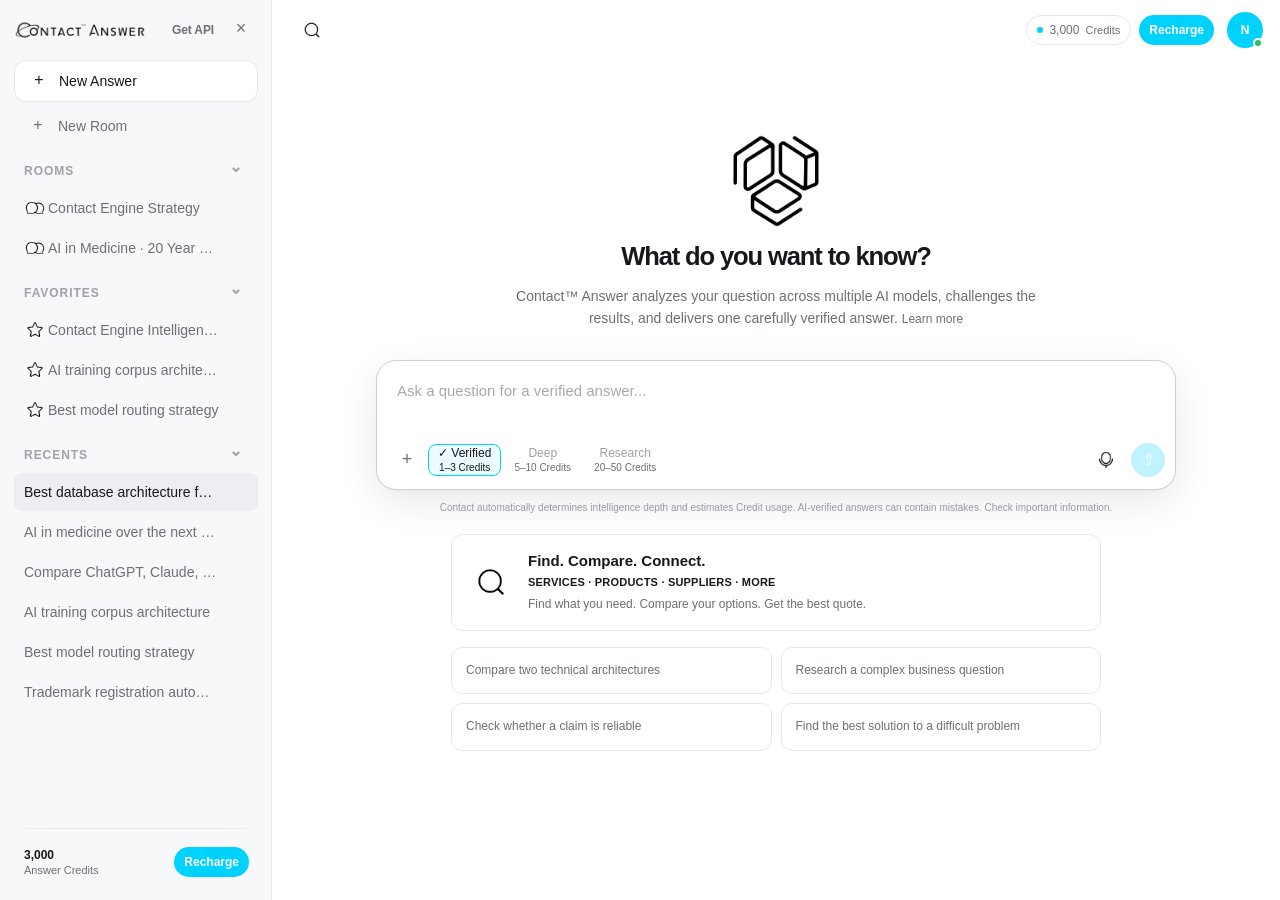
==== commit 1727d16b: "Add files via upload" ====
--- a/index.html
+++ b/index.html
@@ -1,1692 +1,4934 @@
-<!doctype html>
-<html lang="zh-Hant">
+<!DOCTYPE html>
+
+<html lang="en">
+
 <head>
-<meta charset="utf-8">
-<meta name="viewport" content="width=device-width, initial-scale=1">
-<meta name="theme-color" content="#05090d">
-<meta name="description" content="Contact Ecosystem - 產品架構、生態角色與完整價值循環。">
-<title>CONTACT - Ecosystem Architecture</title>
-<link rel="preload" as="image" href="img/ecosystem1.png" fetchpriority="high">
-<link rel="preload" as="image" href="img/ecosystem2.png">
-<link rel="preload" as="image" href="img/ecosystem3.png">
-<link rel="preload" as="image" href="img/ecosystem.png">
-<link rel="preload" as="image" href="img/brain.png">
-<link rel="preload" as="image" href="img/ecosystem_bg.png">
-<style>
-:root {
-  --ink: #101b22;
-  --muted: #64737b;
-  --paper: #f3f6f6;
-  --white: #ffffff;
-  --line: #dce5e8;
-  --cyan: #00d2ff;
-  --cyan-2: #00b8dc;
-  --navy: #000000;
-  --navy-2: #10232d;
-  --soft-cyan: #e8faff;
-  --serif: Georgia, "Times New Roman", "Noto Serif TC", serif;
-  --sans: Inter, -apple-system, BlinkMacSystemFont, "Segoe UI", "Noto Sans TC", "PingFang TC", "Microsoft JhengHei", sans-serif;
-  --shadow: 0 14px 38px rgba(16, 35, 45, .065);
-}
-* { box-sizing: border-box; }
-html { scroll-behavior: smooth; }
-body { margin: 0; background: var(--paper); color: var(--ink); font-family: var(--sans); -webkit-font-smoothing: antialiased; text-rendering: optimizeLegibility; }
-a { color: inherit; text-decoration: none; }
-.page { width: min(100%, 1480px); margin: 0 auto; overflow: hidden; background: var(--paper); }
-.topbar { min-height: 78px; padding: 0 clamp(22px, 5.5vw, 78px); display: flex; align-items: center; justify-content: space-between; gap: 24px; border-bottom: 1px solid rgba(255,255,255,.1); background: var(--navy); color: #d5e2e7; }
-.main-logo { width: 200px; height: 65px; object-fit: contain; object-position: left center; display: block; }
-.top-label { font-size: 9px; letter-spacing: .22em; text-transform: uppercase; color: #8ea4ad; }
-.hero { position: relative; overflow: hidden; padding: clamp(58px, 8vw, 112px) clamp(22px, 8vw, 116px) 76px; background: radial-gradient(circle at 86% 12%, rgba(0,210,255,.13), transparent 28%), linear-gradient(130deg, #08151d 0%, #10232d 56%, #091922 100%); color: #fff; }
-.hero:before,.hero:after { content: ""; position: absolute; border: 1px solid rgba(0,210,255,.17); border-radius: 50%; pointer-events: none; }
-.hero:before { width: 520px; height: 520px; right: -190px; top: -275px; }
-.hero:after { width: 370px; height: 370px; right: -112px; top: -200px; border-color: rgba(255,255,255,.1); }
-.eyebrow { margin: 0 0 22px; color: var(--cyan); font-size: 10px; font-weight: 750; letter-spacing: .25em; text-transform: uppercase; }
-h1 { position: relative; z-index: 1; max-width: 900px; margin: 0; font-size: clamp(42px, 7.5vw, 98px); line-height: .98; letter-spacing: -.075em; font-weight: 650; }
-h1 span { color: var(--cyan); }
-.hero-copy { position: relative; z-index: 1; max-width: 740px; margin: 25px 0 0; color: #c0d0d6; font-family: var(--serif); font-size: clamp(18px, 2vw, 25px); line-height: 1.55; text-shadow:
-    0 2px 8px rgba(0, 0, 0, .75), 0 0 18px rgba(0, 0, 0, .35); margin-top: 42px; }
-.hero-meta { display: flex; flex-wrap: wrap; gap: 10px; margin-top: 38px; position: relative; z-index: 1; }
-.meta-chip { padding: 8px 12px; border: 1px solid rgba(255,255,255,.16); border-radius: 999px; color: #b9cbd1; font-size: 10px; letter-spacing: .06em; }
-.meta-chip b { color: #fff; font-weight: 700; margin-right: 5px; }
-main { padding: 0 clamp(18px, 5vw, 72px) 82px; }
-.section { padding-top: 26px; }
-.section-head { display: flex; align-items: end; justify-content: space-between; gap: 24px; margin-bottom: 25px; }
-.section-kicker { margin: 0 0 8px; color: var(--cyan-2); font-size: 9px; font-weight: 800; letter-spacing: .22em; text-transform: uppercase; }
-h2 { margin: 0; font-size: clamp(25px, 3.3vw, 39px); font-weight: 650; line-height: 1.12; letter-spacing: -.055em; }
-.section-note { max-width: 430px; margin: 0; color: var(--muted); font-size: 13px; line-height: 1.75; text-align: right; }
-.layer { border: 1px solid var(--line); border-radius: 20px; background: rgba(255,255,255,.82); box-shadow: var(--shadow); overflow: hidden; }
-.layer + .layer { margin-top: 14px; }
-.layer-top { display: flex; align-items: center; justify-content: space-between; gap: 18px; padding: 18px 22px 0; }
-.layer-name { display: flex; align-items: center; gap: 11px; }
-.layer-number { display: inline-grid; place-items: center; width: 27px; height: 27px; border-radius: 9px; background: var(--soft-cyan); color: #008eaa; font-size: 10px; font-weight: 800; }
-.layer-name h3 { margin: 0; font-size: 14px; font-weight: 750; letter-spacing: -.02em; }
-.layer-role { color: #829198; font-size: 9px; letter-spacing: .13em; text-transform: uppercase; }
-.cards { display: grid; grid-template-columns: repeat(4, minmax(0, 1fr)); gap: 11px; padding: 16px 18px 18px; }
-.cards.three { grid-template-columns: repeat(3, minmax(0, 1fr)); }
-.cards.two { grid-template-columns: repeat(2, minmax(0, 1fr)); }
-.cards.one { grid-template-columns: minmax(0, 1fr); }
-.product { min-width: 0; padding: 12px 12px 12px; border: 1px solid #e3eaed; border-radius: 14px; background: #fff; transition: transform .2s ease, border-color .2s ease, box-shadow .2s ease; }
-.product:hover { transform: translateY(-3px); border-color: rgba(0,184,220,.55); box-shadow: 0 12px 25px rgba(0,85,105,.08); }
-.product-top { display: flex; align-items: center; justify-content: space-between; gap: 8px; margin-bottom: 13px; }
-.product-code { color: #90a0a7; font-size: 9px; font-weight: 800; letter-spacing: .13em; }
-.pill { display: inline-flex; align-items: center; min-height: 21px; padding: 3px 8px; border-radius: 999px; background: #f0f4f5; color: #6d7a80; font-size: 9px; white-space: nowrap; }
-.product h4 { margin: 0; font-size: 18px; line-height: 1.2; letter-spacing: -.04em; }
-.product h4 span { display: block; margin-top: 4px; color: #839197; font-size: 11px; font-weight: 500; letter-spacing: 0; }
-.product p { margin: 12px 0 0; color: #64737b; font-size: 12px; line-height: 1.7; }
-.foundation .product:first-child { border-color: rgba(0,184,220,.55); background: linear-gradient(145deg, #f2fcff, #fff 72%); }
-.engine-wrap { padding: 18px; }
-.engine-core { position: relative; overflow: hidden; padding: 12px; border-radius: 15px; color: #fff; background: radial-gradient(circle at 90% 20%, rgba(0,210,255,.18), transparent 28%), linear-gradient(115deg, #0c202a, #102d39); }
-.engine-core:after { content: ""; position: absolute; width: 200px; height: 200px; right: -70px; top: -105px; border: 1px solid rgba(0,210,255,.25); border-radius: 50%; box-shadow: 0 0 0 22px rgba(0,210,255,.025), 0 0 0 45px rgba(0,210,255,.02); }
-.engine-flex { position: relative; z-index: 1; display: flex; justify-content: space-between; align-items: center; gap: 22px; }
-.engine-title { display: flex; align-items: center; gap: 14px; }
-.engine-icon { width: 42px; height: 42px; display: grid; place-items: center; border-radius: 999px; color: var(--cyan); border: 1px solid rgba(0,210,255,.3); background: rgba(0,210,255,.08); font-size: 19px; }
-.engine-title h4 { margin: 0; font-size: 22px; letter-spacing: -.04em; }
-.engine-title h4 span { display: block; margin-top: 3px; color: #9bb2bb; font-size: 11px; font-weight: 500; letter-spacing: 0; }
-.engine-desc { max-width: 520px; margin: 0; color: #bdd0d7; font-size: 12px; line-height: 1.75; }
-.engine-tags { display: flex; flex-wrap: wrap; gap: 7px; margin-top: 18px; position: relative; z-index: 1; }
-.engine-tags span { padding: 6px 9px; border: 1px solid rgba(255,255,255,.15); border-radius: 7px; color: #c6d9df; font-size: 9px; }
-.engine-connect { display: flex; align-items: center; justify-content: center; gap: 10px; padding: 12px 0 0; color: #7f9097; font-size: 10px; letter-spacing: .08em; }
-.engine-connect:before,.engine-connect:after { content: ""; width: 52px; height: 1px; background: #d5e0e3; }
-.ai-products { padding-top: 0; }
-.ai-products .product { border-top: 2px solid var(--cyan); }
-.ai-products .product:nth-child(2) { border-top-color: #ff5555; }
-.ai-products .product:nth-child(3) { border-top-color: #ffee55; }
-.value-flow { display: grid; grid-template-columns: repeat(8, minmax(0, 1fr)); gap: 8px; align-items: stretch; margin-top: 22px; }
-.flow-step { position: relative; padding: 15px 11px 14px; border: 1px solid var(--line); border-radius: 12px; background: #fff; text-align: center; }
-.flow-step:not(:last-child):after { content: "›"; position: absolute; right: -5px; top: 50%; z-index: 2; transform: translate(50%,-50%); width: 20px; height: 18px; display: grid; place-items: center; border-radius: 50%; background: var(--cyan); color: #07303b; font-size: 12px; font-weight: 800; padding-bottom: 2px; }
-.flow-step strong { display: block; font-size: 11px; letter-spacing: -.02em; }
-.flow-step span { display: block; margin-top: 6px; color: #7b898f; font-size: 9px; line-height: 1.45; }
-.flow-caption { margin: 13px 0 0; color: #849198; font-size: 10px; line-height: 1.65; text-align: center; }
-.distinction-grid { display: grid; grid-template-columns: repeat(4, minmax(0,1fr)); gap: 12px; }
-.distinction { padding: 20px; border: 1px solid var(--line); border-radius: 15px; background: #fff; }
-.distinction .mini-label { color: var(--cyan-2); font-size: 9px; font-weight: 800; letter-spacing: .16em; text-transform: uppercase; }
-.distinction h3 { margin: 11px 0 8px; font-size: 17px; letter-spacing: -.035em; }
-.distinction p { margin: 0; color: #65747b; font-size: 12px; line-height: 1.75; }
-.orders-note { display: flex; align-items: flex-start; gap: 12px; margin-top: 15px; padding: 16px 18px; border-radius: 0 10px 10px 0; background: #eaf9fc; color: #53656d; font-size: 12px; line-height: 1.7; }
-.orders-note strong { color: #19313b; }
-.final-line { margin-top: 74px; padding: 36px clamp(20px, 5vw, 58px); border-radius: 20px; background: var(--navy); color: #fff; text-align: center; }
-.final-line p { max-width: 800px; margin: 0 auto; font-family: var(--serif); font-size: clamp(21px, 3vw, 33px); line-height: 1.45; letter-spacing: -.025em; }
-.final-line p span { color: var(--cyan); }
-.footer { display: flex; justify-content: space-between; gap: 20px; padding: 25px clamp(22px, 5.5vw, 78px); background: var(--navy); color: #879da6; font-size: 9px; letter-spacing: .14em; text-transform: uppercase; }
-.footer strong { color: #fff; }
-@media (max-width: 1050px) { .cards { grid-template-columns: repeat(2, minmax(0,1fr)); } .value-flow { grid-template-columns: repeat(4, minmax(0,1fr)); } .flow-step:nth-child(4):after { display: none; } .distinction-grid { grid-template-columns: repeat(2, minmax(0,1fr)); } }
-@media (max-width: 700px) { .topbar { min-height: 66px; } .main-logo { width: 154px; height: 50px; } .top-label { font-size: 8px; letter-spacing: .12em; text-align: right; } .hero { padding-bottom: 58px; } main { padding-left: 15px; padding-right: 15px; } .section { padding-top: 24px; } .section-head { display: block; } .section-note { margin-top: 12px; text-align: left; } .layer-top { align-items: flex-start; flex-direction: column; gap: 7px; padding: 16px 15px 0; } .cards,.cards.three,.cards.two { grid-template-columns: 1fr; padding: 13px; } .product { padding: 16px; } .engine-wrap { padding: 13px; } .engine-flex { align-items: flex-start; flex-direction: column; gap: 10px; } .engine-core { padding: 12px; } .value-flow { grid-template-columns: repeat(2, minmax(0,1fr)); } .flow-step:nth-child(2n):after { display: none; } .distinction-grid { grid-template-columns: 1fr; } .footer { flex-direction: column; gap: 9px; } }
-@media print { body,.page { background: #fff; } .hero,.engine-core,.final-line,.footer { print-color-adjust: exact; -webkit-print-color-adjust: exact; } .product,.layer,.distinction { break-inside: avoid; } }
-
-/* Contact product icons and responsive card layout */
-.product-body { display: grid; grid-template-columns: 70px minmax(0, 1fr); align-items: start; column-gap: 13px; }
-.product-icon { display: block; width: 72px; height: 80px; object-fit: contain; flex: none; user-select: none; -webkit-user-drag: none; pointer-events: none; }
-.product-copy { min-width: 0; }
-.product-copy h4 { margin-top: 1px; }
-.product-copy p { margin-top: 10px; }
-/* Let the Engine product cards use the same outer width as the other card groups. */
-.engine-wrap { padding: 18px 0 0; }
-.engine-core { margin: 0 18px; }
-.engine-connect { margin: 0 18px 8px; }
-@media (max-width: 1050px) {
-  .product-body { grid-template-columns: 68px minmax(0, 1fr); column-gap: 12px; }
-  .product-icon { width: 68px; height: 68px; }
-}
-@media (min-width: 1051px) and (max-width: 1200px) {
-  .product-body { grid-template-columns: 60px minmax(0, 1fr); column-gap: 11px; }
-  .product-icon { width: 60px; height: 60px; }
-}
-@media (min-width: 701px) and (max-width: 900px) {
-  .product-body { grid-template-columns: 54px minmax(0, 1fr); column-gap: 9px; }
-  .product-icon { width: 54px; height: 54px; }
-}
-@media (max-width: 700px) {
-  .engine-wrap { padding: 13px 0 0; }
-  .engine-core { margin: 0 13px; }
-  .engine-connect { margin: 0 13px 7px; }
-  .product-body { grid-template-columns: 62px minmax(0, 1fr); column-gap: 12px; }
-  .product-icon { width: 62px; height: 62px; }
-}
-@media (max-width: 380px) {
-  .product { padding: 13px; }
-  .product-body { grid-template-columns: 56px minmax(0, 1fr); column-gap: 10px; }
-  .product-icon { width: 56px; height: 56px; }
-  .product h4 { font-size: 17px; }
-  .product p { font-size: 11.5px; }
-}
-
-.brand-lockup {
-  display: flex;
-  align-items: center;
-  gap: 12px;
-  flex-shrink: 0;
-}
-
-.brand-icon {
-  width: 50px;
-  height: 50px;
-  object-fit: contain;
-  display: block;
-  flex-shrink: 0;
-  user-select: none;
-  -webkit-user-drag: none;
-  pointer-events: none;
-}
-
-.main-logo {
-  width: 200px;
-  height: 52px;
-  object-fit: contain;
-  object-position: left center;
-  display: block;
-  user-select: none;
-  -webkit-user-drag: none;
-  pointer-events: none;
-  filter: brightness(0) invert(1);
-}
-
-@media (max-width: 700px) {
-  .brand-lockup {
-    gap: 9px;
-  }
-
-  .brand-icon {
-    width: 44px;
-    height: 44px;
-  }
-
-  .main-logo {
-    width: 154px;
-    height: 50px;
-  }
-}
-
-@media (max-width: 420px) {
-  .topbar {
-    padding-left: 15px;
-    padding-right: 15px;
-    gap: 10px;
-  }
-
-  .brand-lockup {
-    gap: 8px;
-  }
-
-  .brand-icon {
-    width: 34px;
-    height: 34px;
-  }
-
-  .main-logo {
-    width: 128px;
-    height: 42px;
-  }
-
-  .top-label {
-    max-width: 110px;
-    font-size: 7px;
-    letter-spacing: .08em;
-    line-height: 1.5;
-  }
-}
-
-/* Hero visual: transparent network artwork blended into the dark background */
-.hero {
-  padding: clamp(54px, 6vw, 88px) clamp(22px, 3vw, 44px) 70px;
-  background:
-    radial-gradient(ellipse at 23% 50%, rgba(0,210,255,.105), transparent 34%),
-    radial-gradient(circle at 88% 12%, rgba(0,210,255,.13), transparent 28%),
-    linear-gradient(130deg, #06131b 0%, #10232d 56%, #07151e 100%);
-}
-
-.hero-layout {
-  position: relative;
-  z-index: 1;
-  display: grid;
-  grid-template-columns: minmax(210px, min(21vw, 280px)) minmax(0, 1fr);
-  align-items: center;
-  gap: clamp(14px, 1.5vw, 22px);
-  width: 100%;
-  max-width: 1360px;
-  margin: 0 auto;
-}
-
-.hero-visual {
-  position: relative;
-  isolation: isolate;
-  z-index: 1;
-  overflow: visible;
-  width: 100%;
-  max-width: 280px;
-  aspect-ratio: 1;
-  justify-self: center;
-  animation: contactVisualIntro .9s ease-out both;
-}
-
-.hero-visual::before {
-  content: "";
-  position: absolute;
-  z-index: -1;
-  inset: 17%;
-  border-radius: 50%;
-  background: rgba(0,210,255,.18);
-  filter: blur(42px);
-}
-
-.hero-visual img {
-  position: absolute;
-  inset: 0;
-  z-index: 2;
-  display: block;
-  width: 100%;
-  height: 100%;
-  object-fit: contain;
-  mix-blend-mode: screen;
-  will-change: opacity, transform, filter;
-}
-
-/* Fixed, synchronized 13.5-second visual sequence:
-   1.5s vortex prelude -> ecosystem1 -> ecosystem2 -> ecosystem3 -> ecosystem -> brain.
-   All visual layers share the same animation clock. */
-.hero-visual img {
-  transform-origin: 50% 50%;
-  backface-visibility: hidden;
-  animation-duration: 13.5s;
-  animation-timing-function: ease-in-out;
-  animation-iteration-count: infinite;
-}
-
-.hero-visual .ecosystem-stage-one {
-  opacity: 1;
-  animation-name: contactStageOne;
-  filter: hue-rotate(28deg) saturate(1.22) brightness(1.04) drop-shadow(0 0 15px rgba(0,195,255,.25));
-  user-select: none;
-  -webkit-user-drag: none;
-  pointer-events: none;
-}
-
-.hero-visual .ecosystem-stage-two {
-  opacity: 0;
-  animation-name: contactStageTwo;
-  filter: hue-rotate(92deg) saturate(1.2) brightness(1.04) drop-shadow(0 0 16px rgba(0,190,255,.24));
-  user-select: none;
-  -webkit-user-drag: none;
-  pointer-events: none;
-}
-
-.hero-visual .ecosystem-stage-three {
-  opacity: 0;
-  animation-name: contactStageThree;
-  filter: hue-rotate(158deg) saturate(1.18) brightness(1.04) drop-shadow(0 0 16px rgba(0,210,255,.24));
-  user-select: none;
-  -webkit-user-drag: none;
-  pointer-events: none;
-}
-
-.hero-visual .ecosystem-art {
-  opacity: 0;
-  animation-name: contactEcosystem;
-  filter: saturate(1.1) brightness(1.03) drop-shadow(0 0 15px rgba(0,210,255,.24));
-  user-select: none;
-  -webkit-user-drag: none;
-  pointer-events: none;
-}
-
-.hero-visual .brain-art {
-  opacity: 0;
-  animation-name: contactBrain;
-  filter: saturate(1.12) brightness(1.03) drop-shadow(0 0 17px rgba(0,210,255,.26));
-  user-select: none;
-  -webkit-user-drag: none;
-  pointer-events: none;
-}
-
-
-/* Ecosystem energy background: always centered on the foreground artwork.
-   This complete visual stack remains below .hero-content. */
-.hero-visual .ecosystem-bg-art {
-  position: absolute;
-  inset: auto;
-  left: 50%;
-  top: 50%;
-  z-index: 0;
-  width: 300px;
-  height: 360px;
-  max-width: none;
-  object-fit: contain;
-  transform-origin: 50% 50%;
-  opacity: 0;
-  mix-blend-mode: screen;
-  filter: saturate(1.28) brightness(1.06);
-  animation-name: contactEcosystemBgImage;
-  animation-duration: 13.5s;
-  animation-timing-function: ease-in-out;
-  animation-iteration-count: infinite;
-  pointer-events: none;
-  user-select: none;
-  -webkit-user-drag: none;
-}
-
-.hero-visual .ecosystem-energy-fx {
-  position: absolute;
-  left: 50%;
-  top: 50%;
-  z-index: 3;
-  width: 430px;
-  height: 430px;
-  max-width: none;
-  transform: translate(-50%, -50%);
-  display: block;
-  pointer-events: none;
-  mix-blend-mode: screen;
-}
-
-.hero-visual .ecosystem-stage-one,
-.hero-visual .ecosystem-stage-two,
-.hero-visual .ecosystem-stage-three,
-.hero-visual .ecosystem-art,
-.hero-visual .brain-art {
-  z-index: 2;
-}
-
-.hero-visual .brain-network-fx {
-  position: absolute;
-  inset: 0;
-  z-index: 4;
-  display: block;
-  width: 100%;
-  height: 100%;
-  pointer-events: none;
-}
-
-/* Explicit visual stack: background PNG -> all foreground PNG artwork -> FX canvases. */
-.hero-visual .ecosystem-bg-art {
-  z-index: 0;
-  mix-blend-mode: screen;
-}
-.hero-visual .ecosystem-stage-one,
-.hero-visual .ecosystem-stage-two,
-.hero-visual .ecosystem-stage-three,
-.hero-visual .ecosystem-art {
-  z-index: 5;
-  mix-blend-mode: normal;
-}
-
-.hero-visual .brain-art { z-index: 2; }
-.hero-visual .ecosystem-energy-fx {
-  z-index: 3;
-  mix-blend-mode: screen;
-}
-.hero-visual .brain-network-fx { z-index: 4; }
-
-/* The vortex PNG is always behind the original artwork. It appears 1.5s
-   before ecosystem1, pauses with the three stages, then contracts smoothly. */
-@keyframes contactEcosystemBgImage {
-  /* 0–1.5s: vortex establishes itself before ecosystem1 appears. */
-  0% {
-    opacity: .18;
-    transform: translate(-50%, -50%) scale(.42) rotate(-18deg);
-    filter: hue-rotate(0deg) saturate(1.35) brightness(1.10);
-  }
-  7% {
-    opacity: .38;
-    transform: translate(-50%, -50%) scale(.60) rotate(-18deg);
-    filter: hue-rotate(18deg) saturate(1.50) brightness(1.14);
-  }
-  11.11%, 15.47% {
-    opacity: .52;
-    transform: translate(-50%, -50%) scale(.74) rotate(-18deg);
-    filter: hue-rotate(34deg) saturate(1.62) brightness(1.17);
-  }
-
-  /* Rotation pauses line up with ecosystem1, ecosystem2 and ecosystem3. */
-  18.38% {
-    opacity: .55;
-    transform: translate(-50%, -50%) scale(.78) rotate(102deg);
-    filter: hue-rotate(92deg) saturate(1.68) brightness(1.18);
-  }
-  22.30% {
-    opacity: .56;
-    transform: translate(-50%, -50%) scale(.80) rotate(102deg);
-    filter: hue-rotate(112deg) saturate(1.72) brightness(1.19);
-  }
-  25.20% {
-    opacity: .59;
-    transform: translate(-50%, -50%) scale(.84) rotate(222deg);
-    filter: hue-rotate(176deg) saturate(1.78) brightness(1.20);
-  }
-  31.03% {
-    opacity: .60;
-    transform: translate(-50%, -50%) scale(.87) rotate(222deg);
-    filter: hue-rotate(205deg) saturate(1.82) brightness(1.21);
-  }
-
-  /* Once ecosystem.png appears, the vortex rotates continuously at a steady pace. */
-  37.29% {
-    opacity: .66;
-    transform: translate(-50%, -50%) scale(.94) rotate(342deg);
-    filter: hue-rotate(250deg) saturate(1.88) brightness(1.23);
-    animation-timing-function: linear;
-  }
-
-  /* Keep that same smooth rotation while the vortex gradually contracts. */
-  55.11% {
-    opacity: .43;
-    transform: translate(-50%, -50%) scale(.82) rotate(500deg);
-    filter: hue-rotate(350deg) saturate(1.72) brightness(1.18);
-    animation-timing-function: linear;
-  }
-  63.30%, 100% {
-    opacity: 0;
-    transform: translate(-50%, -50%) scale(.12) rotate(572deg);
-    filter: hue-rotate(390deg) saturate(1.35) brightness(1.04);
-  }
-}
-
-/* Maintain a consistent size ratio and exact center at each breakpoint. */
-@media (max-width: 1220px) {
-  .hero-visual .ecosystem-bg-art {
-    width: 260px;
-    height: 260px;
-  }
-}
-
-@media (max-width: 700px) {
-  .hero-visual .ecosystem-bg-art {
-    width: 230px;
-    height: 230px;
-  }
-}
-
-@media (max-width: 420px) {
-  .hero-visual .ecosystem-bg-art {
-    width: 210px;
-    height: 210px;
-  }
-}
-
-/* Fast opening sequence: three short stages, then the final ecosystem form. */
-@keyframes contactVisualIntro {
-  from {
-    opacity: 0;
-  }
-  to {
-    opacity: 1;
-  }
-}
-
-@keyframes contactStageOne {
-  /* The first image grows from zero, makes one controlled overshoot, then settles. */
-  0%, 10.50% {
-    opacity: 0;
-    transform: scale(0);
-  }
-  11.11% {
-    opacity: 0;
-    transform: scale(0);
-    animation-timing-function: cubic-bezier(.16, 1.22, .3, 1);
-  }
-  12.65% {
-    opacity: .98;
-    transform: scale(1.12);
-    animation-timing-function: cubic-bezier(.2, .8, .2, 1);
-  }
-  13.45% {
-    opacity: .98;
-    transform: scale(.97);
-    animation-timing-function: cubic-bezier(.2, .75, .25, 1);
-  }
-  14.25%, 18.38% {
-    opacity: .98;
-    transform: scale(1);
-  }
-  /* Fade only when the next image has entered; never shrink on exit. */
-  20.50%, 100% {
-    opacity: 0;
-    transform: scale(1);
-  }
-}
-
-@keyframes contactStageTwo {
-  /* Begin the second image at its normal stage point, with a restrained pop. */
-  0%, 18.38% {
-    opacity: 0;
-    transform: scale(.78);
-  }
-  20.10% {
-    opacity: .96;
-    transform: scale(1.10);
-    animation-timing-function: cubic-bezier(.2, .8, .2, 1);
-  }
-  20.95% {
-    opacity: .96;
-    transform: scale(.97);
-    animation-timing-function: cubic-bezier(.2, .75, .25, 1);
-  }
-  21.70%, 24.50% {
-    opacity: .96;
-    transform: scale(1);
-  }
-  /* Hold its settled size until the third image has taken over. */
-  26.20%, 100% {
-    opacity: 0;
-    transform: scale(1);
-  }
-}
-
-@keyframes contactStageThree {
-  /* The third image uses the same entrance language, without a later shrink. */
-  0%, 24.50% {
-    opacity: 0;
-    transform: scale(.78);
-  }
-  26.20% {
-    opacity: .96;
-    transform: scale(1.10);
-    animation-timing-function: cubic-bezier(.2, .8, .2, 1);
-  }
-  27.05% {
-    opacity: .96;
-    transform: scale(.97);
-    animation-timing-function: cubic-bezier(.2, .75, .25, 1);
-  }
-  27.80%, 36.50% {
-    opacity: .96;
-    transform: scale(1);
-  }
-  /* Hold at full scale until ecosystem.png replaces it. */
-  37.29%, 100% {
-    opacity: 0;
-    transform: scale(1);
-  }
-}
-
-@keyframes contactEcosystem {
-  0%, 36.50% {
-    opacity: 0;
-    transform: scale(1.035);
-  }
-
-  /* Fade in */
-  37.29% {
-    opacity: 1;
-    transform: scale(1);
-  }
-
-  /* Expand */
-  43.00% {
-    opacity: 1;
-    transform: scale(1.015);
-  }
-
-  47.00% {
-    opacity: 1;
-    transform: scale(1.025);
-  }
-
-  /* Slowly contract */
-  52.00% {
-    opacity: 1;
-    transform: scale(1.012);
-  }
-
-  55.50% {
-    opacity: 1;
-    transform: scale(1);
-  }
-
-  /* Fade out */
-  58.98%, 100% {
-    opacity: 0;
-    transform: scale(1.035);
-  }
-}
-
-@keyframes contactBrain {
-  0%, 57.66% {
-    opacity: 0;
-    transform: scale(1);
-  }
-
-  66.39% {
-    opacity: 1;
-    transform: scale(1);
-  }
-
-  74.50% {
-    opacity: 1;
-    transform: scale(1.004);
-  }
-
-  82.20% {
-    opacity: 1;
-    transform: scale(1.008);
-  }
-
-  89.60% {
-    opacity: 1;
-    transform: scale(1.004);
-  }
-
-  95.60% {
-    opacity: 1;
-    transform: scale(1);
-  }
-
-  100% {
-    opacity: 0;
-    transform: scale(1.035);
-  }
-}
-
-.hero-content {
-  position: relative;
-  z-index: 2;
-  min-width: 0;
-}
-
-.hero-content h1 {
-  max-width: none;
-}
-
-/* Keep the second headline line intact on wide screens without changing its size. */
-.hero-content h1 span {
-  white-space: nowrap;
-}
-
-/* Narrower screens: give the artwork its own centered row above the text. */
-@media (max-width: 1220px) {
-  .hero {
-    padding: clamp(48px, 6vw, 72px) clamp(22px, 5vw, 64px) 62px;
-  }
-
-  .hero-layout {
-    grid-template-columns: minmax(0, 1fr);
-    gap: 10px;
-    max-width: 980px;
-  }
-
-  .hero-visual {
-    max-width: 220px;
-  }
-
-  .hero-content h1 span {
-    white-space: normal;
-  }
-}
-
-@media (max-width: 700px) {
-  .hero {
-    padding: 42px 22px 58px;
-  }
-
-  .hero-layout {
-    gap: 8px;
-  }
-
-  .hero-visual {
-    max-width: 190px;
-  }
-}
-
-@media (max-width: 420px) {
-  .hero-visual {
-    max-width: 164px;
-  }
-}
-
-
-/* CONTACT DARK ECOSYSTEM THEME */
-:root {
-  --ink: #edf5f8;
-  --muted: #93a7b1;
-  --paper: #05090d;
-  --white: #0d151c;
-  --line: #1d303a;
-  --cyan: #00d2ff;
-  --cyan-2: #00b8dc;
-  --navy: #020609;
-  --navy-2: #0b1b24;
-  --soft-cyan: #0b2730;
-  --shadow: 0 16px 42px rgba(0, 0, 0, .28);
-}
-
-html,
-body {
-  background: #05090d;
-  color: #edf5f8;
-}
-
-.page {
-  background: #05090d;
-}
-
-.topbar {
-  background: #020609;
-  border-bottom-color: rgba(0, 210, 255, .12);
-}
-
-.top-label {
-  color: #829aa5;
-}
-
-.hero {
-  background:
-    radial-gradient(ellipse at 20% 48%, rgba(0, 210, 255, .12), transparent 35%),
-    radial-gradient(circle at 88% 8%, rgba(0, 210, 255, .10), transparent 29%),
-    linear-gradient(132deg, #03080c 0%, #091720 54%, #03090e 100%);
-}
-
-main {
-  background: #05090d;
-}
-
-.section-kicker {
-  color: #00c5ec;
-}
-
-h2 {
-  color: #eef6f9;
-}
-
-.section-note {
-  color: #91a5af;
-}
-
-.layer {
-  background: linear-gradient(145deg, rgba(13, 23, 30, .98), rgba(8, 15, 21, .98));
-  border-color: #1b303a;
-  box-shadow: 0 14px 38px rgba(0, 0, 0, .24), inset 0 1px 0 rgba(255, 255, 255, .018);
-}
-
-.layer-name h3 {
-  color: #e8f2f6;
-}
-
-.layer-role {
-  color: #718995;
-}
-
-.layer-number {
-  background: #0b2933;
-  color: #35d5f5;
-}
-
-.cards {
-  background: transparent;
-}
-
-.product {
-  color: #edf5f8;
-  background: #0d171e;
-  border-color: #20333d;
-  box-shadow: inset 0 1px 0 rgba(255, 255, 255, .018);
-}
-
-.product:hover {
-  background: #101e27;
-  border-color: rgba(0, 190, 225, .62);
-  box-shadow: 0 12px 28px rgba(0, 0, 0, .32), 0 0 22px rgba(0, 190, 225, .055);
-}
-
-.product-code {
-  color: #78909b;
-}
-
-.pill {
-  color: #a9c0c9;
-  background: #142630;
-  border: 1px solid #203b46;
-}
-
-.product h4 {
-  color: #f1f7fa;
-}
-
-.product h4 span {
-  color: #8fa6b0;
-}
-
-.product p {
-  color: #a6b8c0;
-}
-
-/* The source product PNGs are black; render them as clean white silhouettes. */
-.product-icon {
-  filter: brightness(0) invert(1);
-  opacity: .94;
-}
-
-.foundation .product:first-child {
-  background: linear-gradient(145deg, #102630 0%, #0d171e 76%);
-  border-color: rgba(0, 190, 225, .48);
-}
-
-.engine-wrap {
-  background: transparent;
-}
-
-.engine-core {
-  background:
-    radial-gradient(circle at 88% 18%, rgba(0, 210, 255, .18), transparent 30%),
-    linear-gradient(115deg, #07131a, #0b202a);
-  border: 1px solid rgba(0, 190, 225, .18);
-}
-
-.engine-title h4 {
-  color: #f3f9fb;
-}
-
-.engine-desc {
-  color: #b2c6ce;
-}
-
-.engine-connect {
-  color: #78929d;
-}
-
-.engine-connect:before,
-.engine-connect:after {
-  background: #24414c;
-}
-
-.engine-tags span {
-  color: #b5cbd3;
-  border-color: rgba(166, 211, 225, .17);
-  background: rgba(255, 255, 255, .025);
-}
-
-.value-flow {
-  background: transparent;
-}
-
-.flow-step {
-  color: #edf5f8;
-  background: #0d171e;
-  border-color: #20333d;
-  box-shadow: inset 0 1px 0 rgba(255, 255, 255, .018);
-}
-
-.flow-step strong {
-  color: #e8f2f6;
-}
-
-.flow-step span {
-  color: #91a7b1;
-}
-
-.flow-step:not(:last-child):after {
-  box-shadow: 0 0 14px rgba(0, 210, 255, .18);
-}
-
-.flow-caption {
-  color: #7f969f;
-}
-
-.distinction {
-  color: #edf5f8;
-  background: #0d171e;
-  border-color: #20333d;
-  box-shadow: inset 0 1px 0 rgba(255, 255, 255, .018);
-}
-
-.distinction .mini-label {
-  color: #00c5ec;
-}
-
-.distinction h3 {
-  color: #edf5f8;
-}
-
-.distinction p {
-  color: #a3b6bf;
-}
-
-.orders-note {
-  color: #afc2ca;
-  background: linear-gradient(100deg, #0d252d, #0a1a21);
-  border: 1px solid #1b414b;
-}
-
-.orders-note strong {
-  color: #eaf7fb;
-}
-
-.final-line {
-  background: #000000;
-}
-
-.footer {
-  background: #020609;
-  border-top: 1px solid rgba(0, 210, 255, .10);
-  color: #78909a;
-}
-
-.footer strong {
-  color: #edf7fa;
-}
-
-@media (prefers-reduced-motion: no-preference) {
-  .product,
-  .flow-step,
-  .distinction {
-    transition: background-color .2s ease, border-color .2s ease, box-shadow .2s ease;
-  }
-}
-
-
-
-/* Fixed Contact brand bar + cinematic Earth/Moon hero background */
-:root {
-  --contact-topbar-height: 78px;
-}
-
-.page {
-  padding-top: var(--contact-topbar-height);
-}
-
-.topbar {
-  position: fixed;
-  top: 0;
-  left: 50%;
-  transform: translateX(-50%);
-  width: min(100%, 1480px);
-  z-index: 1000;
-  background: rgba(2, 6, 9, .96);
-  border-bottom: 1px solid rgba(0, 210, 255, .14);
-  box-shadow: 0 12px 24px rgba(0, 0, 0, .90);
-  -webkit-backdrop-filter: blur(16px);
-  backdrop-filter: blur(16px);
-}
-
-.hero {
-  background-color: #000000;
-  background-image:
-    radial-gradient(ellipse at 22% 48%, rgba(0, 190, 225, .075), transparent 34%),
-    linear-gradient(90deg, rgba(2, 6, 9, .18) 0%, rgba(2, 6, 9, .37) 48%, rgba(2, 6, 9, .56) 100%),
-    linear-gradient(180deg, rgba(2, 6, 9, .24) 0%, rgba(2, 6, 9, .04) 45%, rgba(2, 6, 9, .48) 100%),
-    url("img/space.png");
-  background-size: cover;
-  background-position: center 52%;
-  background-repeat: no-repeat;
-}
-
-@media (max-width: 700px) {
-  :root {
-    --contact-topbar-height: 66px;
-  }
-  .hero {
-    background-position: 57% center;
-    background-image:
-      linear-gradient(180deg, rgba(2, 6, 9, .38) 0%, rgba(2, 6, 9, .16) 48%, rgba(2, 6, 9, .60) 100%),
-      url("img/space.png");
-  }
-}
-
-
-/* Hero height: add exactly 100px of vertical background space at every breakpoint. */
-.hero {
-  padding-top: calc(clamp(54px, 6vw, 88px) + 50px);
-  padding-bottom: 100px;
-}
-
-@media (max-width: 1220px) {
-  .hero {
-    padding-top: calc(clamp(48px, 6vw, 72px) + 50px);
-    padding-bottom: 80px;
-  }
-}
-
-@media (max-width: 700px) {
-  .hero {
-    padding-top: 92px;
-    padding-bottom: 68px;
-  }
-}
-
-/* Respect reduced-motion settings and keep a stable first frame. */
-@media (prefers-reduced-motion: reduce) {
-  .hero-visual img {
-    animation: none !important;
-    transform: none !important;
-    will-change: auto;
-  }
-
-  .hero-visual .ecosystem-stage-one {
-    opacity: 1 !important;
-  }
-
-  .hero-visual .ecosystem-stage-two,
-  .hero-visual .ecosystem-stage-three,
-  .hero-visual .ecosystem-art,
-  .hero-visual .brain-art,
-  .hero-visual .ecosystem-bg-art {
-    opacity: 0 !important;
-  }
-
-  .hero-visual .ecosystem-energy-fx,
-  .hero-visual .brain-network-fx {
-    display: none !important;
-  }
-}
-
-</style>
+<meta charset="UTF-8">
+<meta name="viewport" content="width=device-width, initial-scale=1.0">
+<title>Contact™ Answer</title>
+<link rel="stylesheet" href="style.css">
+<link id="appFavicon" rel="icon" href="favicon.ico" data-light="favicon.ico" data-dark="favicon_dark.ico">
 </head>
+
 <body>
-<div class="page">
-  <header class="topbar">
-    <div class="brand-lockup">
-      <img class="brand-icon" src="img/logo.png" width="46" height="46" alt="Contact">
-      <img class="main-logo" src="img/contact_logo_en.png" width="200" height="65" alt="Contact">
+
+<div class="app">
+
+<!-- ==================================================
+     SIDEBAR
+================================================== -->
+
+<aside class="sidebar" id="sidebar">
+<div class="brand">
+    <a class="brand-logo" aria-label="Contact Answer">
+        <img src="img/contact_answer_logo.png" alt="Contact Answer">
+    </a>
+    <div class="brand-actions">
+        <a class="api-btn" href="https://engine.contact">
+        <button
+            class="api-button"
+            type="button">
+            Get API
+        </button>
+        </a>
+
+        <button
+            class="sidebar-toggle"
+            id="sidebarClose"
+            type="button"
+            aria-label="Close sidebar">
+            <span class="close-icon">×</span>
+        </button>
     </div>
-    <div class="top-label">CONNECTED INTELLIGENCE ECOSYSTEM</div>
-  </header>
-
-<section class="hero">
-  <div class="hero-layout">
-    <div class="hero-visual" aria-label="Contact ecosystem and intelligence network">
-      <img class="ecosystem-bg-art" src="img/ecosystem_bg.png"
-           width="420" height="420" alt="" aria-hidden="true"
-           loading="eager" decoding="async">
-      <canvas class="ecosystem-energy-fx" width="430" height="430"
-              aria-hidden="true"></canvas>
-      <img class="ecosystem-stage-one" src="img/ecosystem1.png"
-           width="340" height="340" alt="" aria-hidden="true"
-           loading="eager" fetchpriority="high" decoding="sync">
-      <img class="ecosystem-stage-two" src="img/ecosystem2.png"
-           width="340" height="340" alt="" aria-hidden="true"
-           loading="eager" decoding="async">
-      <img class="ecosystem-stage-three" src="img/ecosystem3.png"
-           width="340" height="340" alt="" aria-hidden="true"
-           loading="eager" decoding="async">
-      <img class="ecosystem-art" src="img/ecosystem.png"
-           width="340" height="340" alt="Contact ecosystem network"
-           loading="eager" decoding="async">
-      <img class="brain-art" src="img/brain.png"
-           width="340" height="340" alt=""
-           aria-hidden="true" loading="eager" decoding="async">
-      <canvas class="brain-network-fx" aria-hidden="true"></canvas>
+</div>
+
+    <button
+        class="new-answer"
+        id="newAnswer"
+        type="button">
+
+        <span class="new-answer-icon">
+            <span class="add-symbol">+</span>
+        </span>
+
+        <span>
+            New Answer
+        </span>
+
+    </button>
+
+    <button class="new-room" id="newRoom" type="button">
+        <span class="new-answer-icon" aria-hidden="true">
+        <span class="add-symbol">+</span>
+        </span>
+        <span>New Room</span>
+    </button>
+
+    <div class="history">
+        <section class="history-section" data-section="rooms">
+            <button class="history-label section-toggle" type="button" aria-expanded="true">
+                <span>Rooms</span><span class="section-chevron">⌄</span>
+            </button>
+            <div class="history-section-items">
+                <div class="history-item-wrap">
+                    <button class="history-item room-history-item" data-kind="room" data-roomid="room-strategy" data-title="Contact Engine Strategy" type="button">
+                        <span class="room-history-icon" aria-hidden="true"><img src="img/discuss.png" alt=""></span>
+                        <span class="favorite-history-title history-title-viewport">Contact Engine Strategy</span>
+                    </button>
+                    <button class="history-more" type="button" aria-label="More options"><img src="img/more.png" alt="" aria-hidden="true" draggable="false"></button>
+                </div>
+                <div class="history-item-wrap">
+                    <button class="history-item room-history-item" data-kind="room" data-roomid="room-medicine" data-title="AI in Medicine · 20 Year Outlook" type="button">
+                        <span class="room-history-icon" aria-hidden="true"><img src="img/discuss.png" alt=""></span>
+                        <span class="favorite-history-title history-title-viewport">AI in Medicine · 20 Year Outlook</span>
+                    </button>
+                    <button class="history-more" type="button" aria-label="More options"><img src="img/more.png" alt="" aria-hidden="true" draggable="false"></button>
+                </div>
+            </div>
+        </section>
+
+        <section class="history-section" data-section="favorites">
+            <button class="history-label section-toggle" type="button" aria-expanded="true">
+                <span>Favorites</span><span class="section-chevron">⌄</span>
+            </button>
+            <div class="history-section-items">
+                <div class="history-item-wrap">
+                    <button class="history-item favorite-history-item is-favorited" data-kind="answer-ready" data-title="Contact Engine Intelligence Architecture" type="button">
+                        <img class="history-favorite-icon" src="img/favorite.png" alt="" aria-hidden="true">
+                        <span class="favorite-history-title history-title-viewport">Contact Engine Intelligence Architecture</span>
+                    </button>
+                    <button class="history-more" type="button" aria-label="More options"><img src="img/more.png" alt="" aria-hidden="true" draggable="false"></button>
+                </div>
+                <div class="history-item-wrap">
+                    <button class="history-item favorite-history-item is-favorited" data-kind="answer-ready" data-title="AI training corpus architecture" type="button">
+                        <img class="history-favorite-icon" src="img/favorite.png" alt="" aria-hidden="true">
+                        <span class="favorite-history-title history-title-viewport">AI training corpus architecture</span>
+                    </button>
+                    <button class="history-more" type="button" aria-label="More options"><img src="img/more.png" alt="" aria-hidden="true" draggable="false"></button>
+                </div>
+                <div class="history-item-wrap">
+                    <button class="history-item favorite-history-item is-favorited" data-kind="answer-ready" data-title="Best model routing strategy" type="button">
+                        <img class="history-favorite-icon" src="img/favorite.png" alt="" aria-hidden="true">
+                        <span class="favorite-history-title history-title-viewport">Best model routing strategy</span>
+                    </button>
+                    <button class="history-more" type="button" aria-label="More options"><img src="img/more.png" alt="" aria-hidden="true" draggable="false"></button>
+                </div>
+            </div>
+        </section>
+
+        <section class="history-section" data-section="recents">
+            <button class="history-label section-toggle" type="button" aria-expanded="true">
+                <span>Recents</span><span class="section-chevron">⌄</span>
+            </button>
+            <div class="history-section-items">
+                <div class="history-item-wrap">
+                    <button class="history-item active" data-kind="answer-ready" data-title="Best database architecture for SaaS" type="button"><span class="favorite-history-title history-title-viewport">Best database architecture for SaaS</span></button>
+                    <button class="history-more" type="button" aria-label="More options"><img src="img/more.png" alt="" aria-hidden="true" draggable="false"></button>
+                </div>
+                <div class="history-item-wrap">
+                    <button class="history-item" data-kind="answer-ready" data-title="AI in medicine over the next 20 years" type="button"><span class="favorite-history-title history-title-viewport">AI in medicine over the next 20 years</span></button>
+                    <button class="history-more" type="button" aria-label="More options"><img src="img/more.png" alt="" aria-hidden="true" draggable="false"></button>
+                </div>
+                <div class="history-item-wrap">
+                    <button class="history-item" data-kind="answer-progress" data-title="Compare ChatGPT, Claude, and Gemini Answers" type="button"><span class="favorite-history-title history-title-viewport">Compare ChatGPT, Claude, and Gemini Answers</span></button>
+                    <button class="history-more" type="button" aria-label="More options"><img src="img/more.png" alt="" aria-hidden="true" draggable="false"></button>
+                </div>
+                <div class="history-item-wrap">
+                    <button class="history-item" data-kind="answer-ready" data-title="AI training corpus architecture" type="button"><span class="favorite-history-title history-title-viewport">AI training corpus architecture</span></button>
+                    <button class="history-more" type="button" aria-label="More options"><img src="img/more.png" alt="" aria-hidden="true" draggable="false"></button>
+                </div>
+                <div class="history-item-wrap">
+                    <button class="history-item" data-kind="answer-ready" data-title="Best model routing strategy" type="button"><span class="favorite-history-title history-title-viewport">Best model routing strategy</span></button>
+                    <button class="history-more" type="button" aria-label="More options"><img src="img/more.png" alt="" aria-hidden="true" draggable="false"></button>
+                </div>
+                <div class="history-item-wrap">
+                    <button class="history-item" data-kind="answer-ready" data-title="Trademark registration automation" type="button"><span class="favorite-history-title history-title-viewport">Trademark registration automation</span></button>
+                    <button class="history-more" type="button" aria-label="More options"><img src="img/more.png" alt="" aria-hidden="true" draggable="false"></button>
+                </div>
+            </div>
+        </section>
     </div>
-    <div class="hero-content">
-      <p class="eyebrow">The Contact Ecosystem</p>
-      <h1>One ecosystem.<br>
-      <span>A complete value loop.</span></h1>
-      <p class="hero-copy">
-        從身份、智慧與溝通出發，連結工作、專業服務與商業交易，讓每一項產品共同形成持續運作的生態系統。
-      </p>
-      <div class="hero-meta">
-        <div class="meta-chip"><b>15</b> Connected Products</div>
-        <div class="meta-chip"><b>1</b> Shared Intelligence Foundation</div>
-        <div class="meta-chip"><b>∞</b> Connected Experiences</div>
-      </div>
+
+    <div class="sidebar-footer">
+
+        <div class="credits">
+
+            <div class="credits-left">
+
+                <span class="credits-value">
+                    3,000
+                </span>
+
+                <span class="credits-label">
+                    Answer Credits
+                </span>
+
+            </div>
+
+            <button
+                class="recharge-button"
+                type="button">
+
+                Recharge
+
+            </button>
+
+        </div>
+
     </div>
-  </div>
-</section>
-
-  <main>
-    <section class="section" id="architecture">
-      <div class="section-head">
-        <div><p class="section-kicker">Ecosystem Architecture</p><h2>從基礎設施到智慧服務</h2></div>
-        <p class="section-note">每個產品清楚獨立定位，同時透過共同入口、資料與服務關係形成連結。</p>
-      </div>
-
-      <div class="layer foundation">
-        <div class="layer-top"><div class="layer-name"><h3>入口與日常基礎設施</h3></div><span class="layer-role">Access · Email · Files · Time</span></div>
-        <div class="cards">
-          <article class="product"><div class="product-top"><span class="product-code">APP</span><span class="pill">生態入口</span></div><div class="product-body"><img class="product-icon" src="img/app.png" alt="" aria-hidden="true" width="70" height="70" loading="lazy" decoding="async"><div class="product-copy"><h4>App <span>應用程式</span></h4><p>提供 Contact 生態的高頻應用入口，以 Contact Browser 為核心及時確認 Inbox 重要訊息，整合 Run Local、Twin 本機裝置執行與連接工具及智慧輸入法，以穩定連接各項服務，輔助構建 Twin 智慧分身。預留 WebApp Explore 模組化擴展架構。</p></div></div></article>
-          <article class="product"><div class="product-top"><span class="product-code">livemail.me</span><span class="pill">通訊基礎設施</span></div><div class="product-body"><img class="product-icon" src="img/livemail.png" alt="" aria-hidden="true" width="70" height="70" loading="lazy" decoding="async"><div class="product-copy"><h4>LiveMail <span>專業郵箱</span></h4><p>提供專業 Email 身份、郵箱帳戶與郵件收發服務；郵件可整合至 Inbox 統一管理，並以付費郵箱訂閱補充收入。</p></div></div></article>
-          <article class="product"><div class="product-top"><span class="product-code">drive.contact</span><span class="pill">資料基礎設施</span></div><div class="product-body"><img class="product-icon" src="img/drive.png" alt="" aria-hidden="true" width="70" height="70" loading="lazy" decoding="async"><div class="product-copy"><h4>Drive <span>雲端硬碟</span></h4><p>提供文件與檔案儲存管理，成為個人及企業知識資產空間，並以雲端儲存訂閱補充收入。</p></div></div></article>
-          <article class="product"><div class="product-top"><span class="product-code">clock.contact</span><span class="pill">時間管理</span></div><div class="product-body"><img class="product-icon" src="img/calendar.png" alt="" aria-hidden="true" width="70" height="70" loading="lazy" decoding="async"><div class="product-copy"><h4>Calendar <span>行事曆</span></h4><p>整合個人與企業行程、事件及工作安排，提供時間管理與排程協調。</p></div></div></article>
+
+</aside>
+
+<!-- ==================================================
+     MAIN
+================================================== -->
+
+<main class="main">
+
+    <!-- TOPBAR -->
+
+    <header class="topbar">
+        <div class="topbar-left">
+            <a class="topbar-brand-logo" aria-label="Contact Answer">
+                    <img src="img/contact_answer_logo.png" >
+            </a>
+            <button
+                class="mobile-menu"
+                id="mobileMenu"
+                type="button"
+                aria-label="Open sidebar">
+                    <img src="img/menu.png" class="menu-icon" alt="">
+            </button>
+
+            <button
+                class="search-button"
+                id="searchButton"
+                type="button"
+                aria-label="Search">
+                    <img src="img/search.png" class="search-icon" alt="">
+            </button>
+
         </div>
-      </div>
-
-      <div class="layer">
-        <div class="layer-top"><div class="layer-name"><h3>共享 AI 智慧基礎設施</h3></div><span class="layer-role">Shared Intelligence Infrastructure</span></div>
-        <div class="engine-wrap">
-          <div class="engine-core">
-            <div class="product-top"><span class="product-code">engine.contact</span><span class="pill">智慧運算</span></div>
-            <div class="engine-flex">
-              <div class="engine-title"><img class="product-icon" src="img/engine.png" alt="" aria-hidden="true" width="70" height="70" loading="lazy" decoding="async"><h4>Engine <span>智慧引擎 · AI Core · API Services</span></h4></div>
-              <p class="engine-desc">提供共享的 AI 模型路由、推理、跨模型分析、驗證與綜合能力，支撐 Answer、Run、Twin 等產品的智慧運算，並統一管理模型調用、運算成本與 Credits。同時提供企業與開發者 API 接入、技術整合及智慧引擎能力輸出服務。</p>
+
+        <div class="topbar-right">
+
+            <button
+                class="credit-pill"
+                aria-label="Recharge credits">
+
+                <span class="credit-dot"></span>
+                <span class="credits-count">3,000</span>
+                <span class="credits-label">Credits</span>
+
+            </button>
+
+            <button
+                class="recharge-button"
+                type="button">
+
+                Recharge
+
+            </button>
+
+            <button
+                class="avatar"
+                id="accountAvatar"
+                type="button"
+                aria-label="Account menu"
+                aria-haspopup="menu"
+                aria-expanded="false">
+                N
+                <span class="account-avatar-status status-on" aria-label="Online"></span>
+            </button>
+
+        </div>
+
+    </header>
+
+    <!-- ==================================================
+         CONVERSATION
+    ================================================== -->
+
+    <section class="conversation">
+
+        <div
+            class="empty-state"
+            id="emptyState">
+            <div class="hero">
+
+                <div class="hero-mark">
+
+                    <img
+                        class="hero-mark-source"
+                        src="img/logo.png"
+                        alt=""
+                        draggable="false">
+
+                    <img
+                        class="hero-mark-blink"
+                        src="img/logo2.png"
+                        alt=""
+                        draggable="false">
+
+                    <img
+                        class="hero-mark-final"
+                        src="img/contact_answer.png"
+                        alt="Contact Answer"
+                        draggable="false">
+
+                </div>
+
+                <h1>
+                    What do you want to know?
+                </h1>
+
+                <p>
+                    Contact™ Answer analyzes your question across
+                    multiple AI models, challenges the results,
+                    and delivers one carefully verified answer.
+                    <a class="learn-more" href="learn-more">Learn more</a>
+                </p>
+
+                <!-- MAIN COMPOSER -->
+
+                <div class="composer-wrap">
+
+                    <div class="composer">
+
+                        <textarea
+                            id="question"
+                            class="question"
+                            rows="1"
+                            placeholder="Ask a question for a verified answer..."
+                            aria-label="Question" autofocus></textarea>
+
+                        <div class="composer-bottom">
+                            <div class="composer-left">
+                                <div class="attach-wrap">
+                                    <button
+                                        class="attach-button"
+                                        type="button"
+                                        aria-label="Add attachment">
+                                        +
+                                    </button>
+                                    <div class="attach-menu">
+                                        <button class="attach-option" type="button">
+                                            <span class="attach-icon">
+                                                <img src="img/attachment.png" alt="" aria-hidden="true">
+                                            </span>
+                                            <span>
+                                                Upload files
+                                            </span>
+                                        </button>
+                                        <button class="attach-option" type="button">
+                                            <span class="attach-icon">
+                                                <img src="img/image.png" alt="" aria-hidden="true">
+                                            </span>
+                                            <span>
+                                                Add photos
+                                            </span>
+                                        </button>
+                                    </div>
+                                </div>
+
+                                <button
+                                    class="tool-button is-selected"
+                                    data-depth="verified"
+                                    aria-pressed="true"
+                                    type="button">
+                                    <span class="depth-copy">
+                                        <span class="depth-title">Verified</span><br>
+                                        <span class="answer-credits">1–3 Credits</span>
+                                    </span>
+                                </button>
+
+                                <button
+                                    class="tool-button"
+                                    data-depth="deep"
+                                    aria-pressed="false"
+                                    type="button">
+                                    <span class="depth-copy">
+                                        <span class="depth-title">Deep</span><br>
+                                        <span class="answer-credits">5–10 Credits</span>
+                                    </span>
+                                </button>
+
+                                <button
+                                    class="tool-button"
+                                    data-depth="research"
+                                    aria-pressed="false"
+                                    type="button">
+                                    <span class="depth-copy">
+                                        <span class="depth-title">Research</span><br>
+                                        <span class="answer-credits">20–50 Credits</span>
+                                    </span>
+                                </button>
+
+
+                            </div>
+
+                            <div class="composer-right">
+
+                                <button
+                                    class="mic-button"
+                                    type="button"
+                                    aria-label="Voice input">
+                                <img src="img/microphone.png" alt="" aria-hidden="true">
+                                </button>
+
+                                <button
+                                    class="send-button"
+                                    id="sendButton"
+                                    type="button"
+                                    disabled
+                                    aria-label="Send">
+                                    ⇧
+                                </button>
+
+                            </div>
+
+                        </div>
+
+                    </div>
+
+                    <div class="composer-note">
+
+                        Contact automatically determines intelligence depth and estimates Credit usage. AI-verified answers can contain mistakes. Check important information.
+
+                    </div>
+
+                </div>
+
+                <!-- DISCOVERY MODE -->
+
+                <button class="discovery-entry" id="discoveryEntry" type="button">
+                    <img
+                        class="discovery-icon"
+                        src="img/search.png"
+                        alt=""
+                        aria-hidden="true">
+                    <span class="discovery-content">
+                        <span class="discovery-title">
+                            Find. Compare. Connect.
+                        </span>
+                        <span class="discovery-categories">
+                            SERVICES · PRODUCTS · SUPPLIERS · MORE
+                        </span>
+                        <span class="discovery-description">
+                            Find what you need. Compare your options. Get the best quote.
+                        </span>
+                    </span>
+                </button>
+
+                <!-- SUGGESTIONS -->
+
+                <div class="suggestions">
+
+                    <button
+                        class="suggestion"
+                        type="button">
+
+                        Compare two technical architectures
+
+                    </button>
+
+                    <button
+                        class="suggestion"
+                        type="button">
+
+                        Research a complex business question
+
+                    </button>
+
+                    <button
+                        class="suggestion"
+                        type="button">
+
+                        Check whether a claim is reliable
+
+                    </button>
+
+                    <button
+                        class="suggestion"
+                        type="button">
+
+                        Find the best solution to a difficult problem
+
+                    </button>
+
+                </div>
+
             </div>
-            <div class="engine-tags"><span>Model Routing</span><span>Inference</span><span>Cross-model Analysis</span><span>Verification</span><span>Synthesis</span><span>Credits &amp; Cost</span></div>
-          </div>
-          <div class="engine-connect">ENGINE POWERS THE INTELLIGENCE LAYER</div>
-          <div class="cards three ai-products">
-            <article class="product"><div class="product-top"><span class="product-code">answer.contact</span><span class="pill">智慧決策</span></div><div class="product-body"><img class="product-icon" src="img/answer.png" alt="" aria-hidden="true" width="70" height="70" loading="lazy" decoding="async"><div class="product-copy"><h4>Answer <span>付費問答</span></h4><p>透過多模型分析、交叉驗證與證據檢查提供高品質答案；Discovery 協助搜尋、比較產品與服務及取得報價。</p></div></div></article>
-            <article class="product"><div class="product-top"><span class="product-code">run.contact</span><span class="pill">任務執行</span></div><div class="product-body"><img class="product-icon" src="img/run.png" alt="" aria-hidden="true" width="70" height="70" loading="lazy" decoding="async"><div class="product-copy"><h4>Run <span>任務代理</span></h4><p>讓使用者以自然語言委派一次性或持續性工作，由 AI 選擇 Agent、Skills 與工具執行，並管理排程、監控及結果。</p></div></div></article>
-            <article class="product"><div class="product-top"><span class="product-code">twin.contact</span><span class="pill">個體智慧</span></div><div class="product-body"><img class="product-icon" src="img/twin.png" alt="" aria-hidden="true" width="70" height="70" loading="lazy" decoding="async"><div class="product-copy"><h4>Twin <span>智慧分身</span></h4><p>建立個人或組織的智慧映照與數位代表，支援 Primary Twin、Scenario Twin 與 Twin Fusion，並管理 Twin ID、記憶、知識、能力、場景範圍、權限及真人交接。</p></div></div></article>
-          </div>
+
         </div>
-      </div>
-
-      <div class="layer">
-        <div class="layer-top"><div class="layer-name"><h3>身份、專業供給與商業關係</h3></div><span class="layer-role">Identity · Supply · Business</span></div>
-        <div class="cards three">
-          <article class="product"><div class="product-top"><span class="product-code">card.contact</span><span class="pill">身份與聯絡</span></div><div class="product-body"><img class="product-icon" src="img/card.png" alt="" aria-hidden="true" width="70" height="70" loading="lazy" decoding="async"><div class="product-copy"><h4>Card <span>聯絡名片</span></h4><p>呈現個人、專業人士及組織的數位身份驗證、智慧分身、聯絡資料、資歷與服務、付款方式、歷史交易與榮譽、商務溝通、LiveChat、報價及 Offer Templates。</p></div></div></article>
-          <article class="product"><div class="product-top"><span class="product-code">provider.contact</span><span class="pill">服務供給</span></div><div class="product-body"><img class="product-icon" src="img/provider.png" alt="" aria-hidden="true" width="70" height="70" loading="lazy" decoding="async"><div class="product-copy"><h4>Provider <span>供應商</span></h4><p>連結需求者與專業人士、供應商及服務提供者，提供搜尋、配對、比較、報價與聯絡，並以成功交易或服務完成變現。</p></div></div></article>
-          <article class="product"><div class="product-top"><span class="product-code">deal.contact</span><span class="pill">商機與成交</span></div><div class="product-body"><img class="product-icon" src="img/deals.png" alt="" aria-hidden="true" width="70" height="70" loading="lazy" decoding="async"><div class="product-copy"><h4>Deals <span>商機與成交</span></h4><p>管理商業機會、客戶關係、跟進與成交進度，將需求與媒合機會轉化為商業合作。</p></div></div></article>
+
+        <div class="room-header" id="roomHeader" hidden>
+            <div class="room-header-title-row">
+                <div class="room-header-title-wrap">
+                    <div class="room-header-eyebrow">ANSWER ROOM - Minds × AI<span class="member-count-label room-member-count" id="roomMemberCount"></span></div>
+                    <h2 class="room-header-title" id="roomHeaderTitle">AI in Medicine · 20 Year Outlook</h2>
+                </div>
+                <button class="room-header-more" id="roomHeaderMore" type="button" aria-label="Room options"><img src="img/more.png" alt="" aria-hidden="true" draggable="false"></button>
+            </div>
+            <div class="room-members-strip" id="roomMembersStrip" aria-label="Room members"></div>
         </div>
-      </div>
-
-      <div class="layer">
-        <div class="layer-top"><div class="layer-name"><h3>通訊入口與工作協作</h3></div><span class="layer-role">Inbox · Meetings · Projects</span></div>
-        <div class="cards three">
-          <article class="product"><div class="product-top"><span class="product-code">dash.contact</span><span class="pill">統一通訊入口</span></div><div class="product-body"><img class="product-icon" src="img/inbox.png" alt="" aria-hidden="true" width="70" height="70" loading="lazy" decoding="async"><div class="product-copy"><h4>Inbox <span>Unified Inbox</span></h4><p>整合 Contact Message、LiveChat、LiveMail、Gmail、Outlook 等來源，集中接收與管理聯絡訊息。AI Draft 根據對話脈絡協助起草回覆；Inbox Focus 協助聚焦重要訊息與待處理事項，讓 Inbox 成為日常溝通與工作的主要入口。</p></div></div></article>
-          <article class="product"><div class="product-top"><span class="product-code">meet.contact</span><span class="pill">即時溝通</span></div><div class="product-body"><img class="product-icon" src="img/meet.png" alt="" aria-hidden="true" width="70" height="70" loading="lazy" decoding="async"><div class="product-copy"><h4>Meet <span>線上會議</span></h4><p>提供真人與真人、真人與 Twin、Twin 與 Twin 之間的即時溝通及會議協作，支援商務洽談、專業諮詢、團隊討論與遠端合作。</p></div></div></article>
-          <article class="product"><div class="product-top"><span class="product-code">card.contact/username/projects</span><span class="pill">工作協作</span></div><div class="product-body"><img class="product-icon" src="img/projects.png" alt="" aria-hidden="true" width="70" height="70" loading="lazy" decoding="async"><div class="product-copy"><h4>Projects <span>專案管理</span></h4><p>整合任務、進度、文件、溝通與交付成果，管理個人、團隊及客戶專案，讓工作從委派、協作到完成都有清晰空間。</p></div></div></article>
+
+        <!-- ==================================================
+             MESSAGES
+        ================================================== -->
+
+        <div
+            class="messages"
+            id="messages">
+
+            <div class="message message-user" data-request-depth="verified">
+
+                <div class="user-bubble" id="userQuestion">Best database architecture for a SaaS platform?</div>
+                <div class="user-message-footer">
+                    <time class="message-timestamp" data-live-time></time>
+                    <button class="message-copy-action" type="button" data-copy-kind="user-question" aria-label="Copy question"><img src="img/copy.png" alt="" aria-hidden="true"></button>
+                </div>
+            </div>
+
+            <div class="message answer answer-version" data-answer-version="1" data-answer-title="Best database architecture for SaaS">
+
+                <div class="answer-header">
+
+                    <div class="answer-icon">
+                        <img src="img/avatar_answer.png" alt="Contact Answer" onerror="this.style.display='none';this.parentElement.textContent='A'">
+                    </div>
+
+                    <div>
+
+                        <div class="answer-title">
+                            Contact Answer <span class="answer-version-label">Answer 1</span>
+                        </div>
+
+                        <div class="answer-meta">
+                            Verified Answer · 3 Credits
+                        </div>
+
+                    </div>
+
+                </div>
+
+                <div class="answer-body">
+
+                    <h2>
+                        Recommended approach
+                    </h2>
+
+                    <p>
+                        For a typical multi-tenant SaaS platform,
+                        PostgreSQL is the strongest default choice.
+                        It provides mature transactional guarantees,
+                        relational modeling, indexing, extensions,
+                        and a broad ecosystem.
+                    </p>
+
+                    <p>
+                        A practical architecture is to begin with a
+                        shared PostgreSQL deployment and use tenant
+                        identifiers at the application and database
+                        layers. Separate databases or schemas can be
+                        introduced later when isolation requirements
+                        justify the additional operational complexity.
+                    </p>
+
+                    <div class="verification">
+
+                        <span class="verification-dot"></span>
+
+                        <span>
+                            Cross-model analysis completed ·
+                            Evidence checks completed
+                        </span>
+
+                    </div>
+
+                    <div class="answer-actions" data-answer-actions>
+                        <button class="answer-action" data-action="copy-answer" type="button"><img class="action-icon" src="img/copy.png" alt="" aria-hidden="true" draggable="false"><span>Copy Answer</span></button>
+                        <button class="answer-action" data-action="rate-answer" type="button"><span class="action-icon">♡</span><span>Rate Answer</span></button>
+                        <button class="answer-action" data-action="share-answer" type="button"><span class="action-icon">↗</span><span>Share</span></button>
+                        <button class="answer-action" data-action="try-again" type="button"><span class="action-icon">↻</span><span>Try Again</span></button>
+                        <time class="message-timestamp answer-action-time" data-live-time></time>
+                    </div>
+
+                </div>
+
+            </div>
+
         </div>
-      </div>
-
-      <div class="layer">
-        <div class="layer-top"><div class="layer-name"><h3>社交互動與用戶參與</h3></div><span class="layer-role">Engagement · Discovery · Retention</span></div>
-        <div class="cards one">
-          <article class="product"><div class="product-top"><span class="product-code">games.contact</span><span class="pill">休閒娛樂</span></div><div class="product-body"><img class="product-icon" src="img/games.png" alt="" aria-hidden="true" width="70" height="70" loading="lazy" decoding="async"><div class="product-copy"><h4>Games <span>破冰小遊戲</span></h4><p>透過輕量、有趣的互動降低陌生人交流門檻，促進社群參與、關係建立與後續聯絡及商務轉化機會。</p></div></div></article>
+
+    </section>
+
+    <!-- ==================================================
+         FOLLOW-UP COMPOSER
+    ================================================== -->
+
+    <div
+        id="conversationComposer"
+        style="display: none;">
+
+        <div class="typing-indicator" id="typingIndicator" aria-live="polite"><span class="typing-dots"><i></i><i></i><i></i></span><span id="typingText">Jack is typing…</span></div>
+
+        <div class="replying-to-banner" id="replyingToBanner" hidden>
+            <div class="replying-to-copy"><strong>Replying to <span id="replyingToName"></span></strong><span id="replyingToText"></span></div>
+            <button class="reply-cancel-button" id="cancelRoomReply" type="button" aria-label="Cancel reply"><span class="close-icon">×</span></button>
         </div>
-        <div class="layer-top"><div class="layer-name"><h3>社區反饋與獎勵平台</h3></div><span class="layer-role">Community-Driven Innovation</span></div>
-        <div class="cards one">
-          <article class="product"><div class="product-top"><span class="product-code">mission.contact</span><span class="pill">社區反饋</span></div><div class="product-body"><img class="product-icon" src="img/mission.png" alt="" aria-hidden="true" width="70" height="70" loading="lazy" decoding="async"><div class="product-copy"><h4>Mission <span>構建下一個文明</span></h4><p>匯集群體的智慧持續改進產品，推動GAI時代提前到來。</p></div></div></article>
+
+        <div class="composer">
+
+            <textarea
+                class="question"
+                rows="1"
+                placeholder="Ask a follow-up..."
+                aria-label="Follow-up question"></textarea>
+
+                        <div class="composer-bottom">
+                            <div class="composer-left">
+                                <div class="attach-wrap">
+                                    <button
+                                        class="attach-button"
+                                        type="button"
+                                        aria-label="Add attachment">
+                                        +
+                                    </button>
+                                    <div class="attach-menu">
+                                        <button class="attach-option" type="button">
+                                            <span class="attach-icon">
+                                                <img src="img/attachment.png" alt="" aria-hidden="true">
+                                            </span>
+                                            <span>
+                                                Upload files
+                                            </span>
+                                        </button>
+                                        <button class="attach-option" type="button">
+                                            <span class="attach-icon">
+                                                <img src="img/image.png" alt="" aria-hidden="true">
+                                            </span>
+                                            <span>
+                                                Add photos
+                                            </span>
+                                        </button>
+                                    </div>
+                                </div>
+
+                                <button class="get-answer-trigger" type="button" aria-label="Let Contact Answer analyze the discussion and find an answer for everyone" title="Let Contact Answer analyze the discussion and find an answer for everyone">✦ Get a Verified Answer for This Discussion</button>
+
+                                <button
+                                    class="tool-button is-selected"
+                                    data-depth="verified"
+                                    aria-pressed="true"
+                                    type="button">
+                                    <span class="depth-copy">
+                                        <span class="depth-title">Verified</span><br>
+                                        <span class="answer-credits">1–3 Credits</span>
+                                    </span>
+                                </button>
+
+                                <button
+                                    class="tool-button"
+                                    data-depth="deep"
+                                    aria-pressed="false"
+                                    type="button">
+                                    <span class="depth-copy">
+                                        <span class="depth-title">Deep</span><br>
+                                        <span class="answer-credits">5–10 Credits</span>
+                                    </span>
+                                </button>
+
+                                <button
+                                    class="tool-button"
+                                    data-depth="research"
+                                    aria-pressed="false"
+                                    type="button">
+                                    <span class="depth-copy">
+                                        <span class="depth-title">Research</span><br>
+                                        <span class="answer-credits">20–50 Credits</span>
+                                    </span>
+                                </button>
+
+                                <button
+                                    class="close-room-depths"
+                                    type="button"
+                                    aria-label="Close answer depth options"><span class="close-icon">×</span></button>
+
+                </div>
+
+                <div class="composer-right">
+
+                    <button
+                        class="mic-button"
+                        type="button"
+                        aria-label="Voice input">
+                    <img src="img/microphone.png" alt="" aria-hidden="true">
+                    </button>
+
+                    <button
+                        class="send-button"
+                        type="button"
+                        aria-label="Send"
+                        disabled>
+                        ⇧
+                    </button>
+
+                </div>
+
+            </div>
+
+            <button class="scroll-to-bottom" id="scrollToBottom" type="button" aria-label="Scroll to latest message" title="Scroll to latest message">
+                <span class="scroll-bottom-arrow" aria-hidden="true">↓</span>
+                <img class="scroll-bottom-spinner" src="img/avatar_answer.png" alt="" aria-hidden="true">
+            </button>
+
         </div>
-      </div>
+
+    </div>
+
+</main>
+
+</div>
+
+<!-- ==================================================
+     HISTORY MENU
+================================================== -->
+
+<div class="history-menu" id="historyMenu" role="menu" aria-label="Conversation options"></div>
+
+<div class="history-menu account-menu" id="accountMenu" role="menu" aria-label="Account menu">
+        <div class="avatar-menu-profile">
+        <div class="profile-avatar-wrap">
+            <img class="profile-avatar" id="profileAvatarImage" src="img/avatar.png" alt="" draggable="false">
+            <span class="profile-status status-on" id="profileAvatarStatus" aria-hidden="true"></span>
+        </div>
+        <div class="profile-info">
+            <span class="profile-name" id="profileName">Display name</span>
+            <span class="profile-email" id="profileEmail">username@livemail.me</span>
+        </div>
+    </div>
+
+    <div class="availability-row" id="availabilityRow">
+        <span class="availability-label">Availability</span>
+        <button class="availability-button" id="availabilityButton" type="button" aria-expanded="false">
+            <span class="availability-indicator status-on" id="availabilityIndicator"></span>
+            <span id="availabilityText">ON</span>
+            <span class="availability-chevron">⌄</span>
+        </button>
+        <div class="availability-menu" id="availabilityMenu">
+            <button type="button" data-status="on"><span class="availability-indicator status-on"></span>ON</button>
+            <button type="button" data-status="away"><span class="availability-indicator status-away"></span>Away</button>
+            <button type="button" data-status="busy"><span class="availability-indicator status-busy"></span>Busy</button>
+            <button type="button" data-status="dnd"><span class="availability-indicator status-dnd"></span>Do not disturb</button>
+            <button type="button" data-status="off"><span class="availability-indicator status-off"></span>Offline</button>
+        </div>
+    </div>
+
+    <div class="menu-divider"></div>
+    <a class="menu-item" href="settings" role="menuitem"><span class="menu-icon" aria-hidden="true"><img src="img/settings.png" alt=""></span><span>Settings</span></a>
+    <div class="menu-divider"></div>
+    <a class="menu-item" href="feedback" role="menuitem"><span class="menu-icon" aria-hidden="true"><img src="img/feedback.png" alt=""></span><span>Feedback</span></a>
+    <a class="menu-item" href="help" role="menuitem"><span class="menu-icon" aria-hidden="true"><img src="img/help.png" alt=""></span><span>Help</span></a>
+    <a class="menu-item" href="privacy" role="menuitem"><span class="menu-icon" aria-hidden="true"><img src="img/privacy.png" alt=""></span><span>Privacy</span></a>
+    <a class="menu-item" href="terms" role="menuitem"><span class="menu-icon" aria-hidden="true"><img src="img/terms.png" alt=""></span><span>Terms</span></a>
+    <div class="menu-divider"></div>
+    <a class="menu-item" href="logout" role="menuitem"><span class="menu-icon" aria-hidden="true"><img src="img/logout.png" alt=""></span><span>Log out</span></a>
+</div>
+
+<!-- ==================================================
+     SEARCH
+================================================== -->
+
+<div
+    class="search-overlay"
+    id="searchOverlay">
+
+<div class="search-box">
+
+    <input
+        class="search-input"
+        id="searchInput"
+        type="text"
+        placeholder="Search conversations..."
+        autocomplete="off">
+
+    <div
+        class="search-results"
+        id="searchResults">
+
+        <button class="search-result" type="button">
+            Best database architecture for SaaS
+        </button>
+
+        <button class="search-result" type="button">
+            Compare ChatGPT, Claude, and Gemini Answers
+        </button>
+
+        <button class="search-result" type="button">
+            AI training corpus architecture
+        </button>
+
+        <button class="search-result" type="button">
+            Best model routing strategy
+        </button>
+
+        <button class="search-result" type="button">
+            Trademark registration automation
+        </button>
+
+    </div>
+
+</div>
+
+</div>
+
+<div class="room-dialog-overlay" id="roomDialogOverlay" aria-hidden="true">
+    <div class="search-box room-dialog" role="dialog" aria-modal="true" aria-labelledby="roomDialogTitle">
+        <div class="room-dialog-head"><div><h2 id="roomDialogTitle">Create a Room</h2><p>Bring everyone and AI together to find a shared answer.</p></div><button class="dialog-close" type="button" data-close-dialog aria-label="Close"><span class="close-icon">×</span></button></div>
+        <form id="roomSettingsForm">
+            <label class="form-label" for="roomNameInput">Room name</label>
+            <input class="search-input room-name-input" id="roomNameInput" maxlength="100" value="AI in Medicine · 20 Year Outlook" autocomplete="off">
+            <div class="setting-row"><div><strong>AI participation</strong><span>Contact Answer may offer useful context during discussion.</span></div><label class="switch"><input id="roomAutoAI" type="checkbox" checked><span class="switch-track"></span></label></div>
+            <div class="setting-row"><div><strong>Hide members’ Contact Cards</strong><span>Members can’t open each other’s public card previews.</span></div><label class="switch"><input id="roomHideCards" type="checkbox"><span class="switch-track"></span></label></div>
+            <fieldset class="settings-fieldset"><legend>Credits</legend><p class="settings-subtitle">Who pays for answers requested in this Room?</p><div class="credit-choices"><label class="credit-choice"><input type="radio" name="roomCreditPayer" value="owner" checked><span class="choice-marker" aria-hidden="true"></span><span class="choice-copy"><strong>Room owner pays</strong><small>You cover all Get an Answer requests in this Room.</small></span></label><label class="credit-choice"><input type="radio" name="roomCreditPayer" value="requester"><span class="choice-marker" aria-hidden="true"></span><span class="choice-copy"><strong>Each requester pays</strong><small>Credits are charged to the member requesting the answer.</small></span></label></div></fieldset>
+            <fieldset class="settings-fieldset"><legend>Allowed answer depth</legend><p class="settings-subtitle">Choose one or more levels available in this Room.</p><div class="depth-checks"><label class="depth-choice"><input type="checkbox" name="allowedDepth" value="verified" checked><span class="depth-choice-copy"><span class="depth-title">Verified</span><span class="answer-credits">1–3 Credits</span></span></label><label class="depth-choice"><input type="checkbox" name="allowedDepth" value="deep" checked><span class="depth-choice-copy"><span class="depth-title">Deep</span><span class="answer-credits">5–10 Credits</span></span></label><label class="depth-choice"><input type="checkbox" name="allowedDepth" value="research" checked><span class="depth-choice-copy"><span class="depth-title">Research</span><span class="answer-credits">20–50 Credits</span></span></label></div></fieldset>
+            <div class="room-dialog-actions"><button class="dialog-cancel" type="button" data-close-dialog>Cancel</button><button class="dialog-save" id="saveRoomSettings" type="submit">Create Room</button></div>
+        </form>
+    </div>
+</div>
+
+<div class="member-menu" id="memberMenu" role="dialog" aria-label="Room members and invitations"></div>
+<div class="answer-action-menu" id="answerActionMenu" role="menu"></div>
+<div class="contact-toast" id="contactToast" role="status" aria-live="polite"></div>
+
+<div class="app-dialog-overlay" id="appDialogOverlay" aria-hidden="true">
+    <section class="search-box room-dialog app-dialog" role="dialog" aria-modal="true" aria-labelledby="appDialogTitle">
+        <div class="room-dialog-head">
+            <div><h2 id="appDialogTitle"></h2><p id="appDialogDescription"></p></div>
+            <button class="dialog-close" type="button" data-app-dialog-cancel aria-label="Close"><span class="close-icon">×</span></button>
+        </div>
+        <div class="app-dialog-content" id="appDialogContent"></div>
+        <div class="room-dialog-actions" id="appDialogActions"></div>
     </section>
-
-    <section class="section" id="value-loop">
-      <div class="section-head">
-        <div><p class="section-kicker">The Value Loop</p><h2>從接觸到價值持續循環</h2></div>
-        <p class="section-note">這不是單向漏斗，而是不同產品在使用者旅程中的互相銜接。</p>
-      </div>
-      <div class="value-flow">
-        <div class="flow-step"><strong>進入與通訊</strong><span>App · Inbox<br>LiveMail</span></div>
-        <div class="flow-step"><strong>理解與決策</strong><span>Engine · Answer<br>Twin</span></div>
-        <div class="flow-step"><strong>身份與連結</strong><span>Card<br>Twin</span></div>
-        <div class="flow-step"><strong>發現供給</strong><span>Answer Discovery<br>Provider</span></div>
-        <div class="flow-step"><strong>委派與協作</strong><span>Run · Meet<br>Projects · Calendar</span></div>
-        <div class="flow-step"><strong>成交與完成</strong><span>Deals<br>Orders</span></div>
-        <div class="flow-step"><strong>互動與回訪</strong><span>Games<br>Daily Use</span></div>
-        <div class="flow-step"><strong>社區反饋</strong><span>Mission<br>Evolution</span></div>
-      </div>
-    </section>
-
-    <section class="section" id="principles">
-      <div class="section-head">
-        <div><p class="section-kicker">Clear Product Boundaries</p><h2>核心產品分工，不互相取代</h2></div>
-        <p class="section-note">明確的責任邊界，讓產品可以獨立發展，也能在需要時協同運作。</p>
-      </div>
-      <div class="distinction-grid">
-        <article class="distinction"><div class="mini-label">INTELLIGENCE</div><h3>Engine · Answer · Run · Twin</h3><p>Engine 提供底層智慧運算；Answer 負責回答、驗證與發現；Run 負責任務執行；Twin 負責理解、映照與代表個體。</p></article>
-        <article class="distinction"><div class="mini-label">COMMUNICATION</div><h3>Inbox · LiveMail · Livechat</h3><p>Inbox 是整合多種訊息來源的統一收件與處理空間；LiveMail 提供專業郵箱帳戶及郵件收發服務，兩者相互連接但定位不同。Livechat 接受網頁端的訊息。</p></article>
-        <article class="distinction"><div class="mini-label">IDENTITY &amp; SUPPLY</div><h3>Card · Twin · Provider</h3><p>Card 表達「這是誰、如何聯絡」；Twin 表達「這個人如何理解與回應」；Provider 表達「提供什麼服務」。</p></article>
-        <article class="distinction"><div class="mini-label">BUSINESS FLOW</div><h3>Offers · Orders · Deals</h3><p>Offers 創建訂單模板和客製化報價；Orders 管理訂單、付款、交付、取消、退款與爭議；Deals 管理商機、成果交付。</p></article>
-      </div>
-    </section>
-
-    <div class="final-line"><p>Contact 不只是多個產品的集合，<br><span>它是一套讓身份、智慧、工作與人脈關係彼此建立自動連結的完整商業閉環。</span></p></div>
-  </main>
-
-  <footer class="footer"><div><strong>CONTACT</strong> &nbsp; A New Form of Connection</div><div>CONTACT ECOSYSTEM · PRODUCT ARCHITECTURE</div></footer>
 </div>
 
 <script>
-(() => {
-  "use strict";
-
-  const visual = document.querySelector(".hero-visual");
-  const ecosystemImage = visual?.querySelector(".ecosystem-art");
-  const stageOneImage = visual?.querySelector(".ecosystem-stage-one");
-  const brainImage = visual?.querySelector(".brain-art");
-  const energyCanvas = visual?.querySelector(".ecosystem-energy-fx");
-  const brainCanvas = visual?.querySelector(".brain-network-fx");
-
-  if (!visual || !ecosystemImage || !stageOneImage || !brainImage || !energyCanvas || !brainCanvas) return;
-
-  const energyCtx = energyCanvas.getContext("2d", { alpha: true });
-  const brainCtx = brainCanvas.getContext("2d", { alpha: true });
-  if (!energyCtx || !brainCtx) return;
-
-  const LOOP_MS = 13500;
-  const reduceMotion = window.matchMedia("(prefers-reduced-motion: reduce)");
-  const hero = document.querySelector(".hero");
-  let heroVisible = true;
-  let energySize = { w: 0, h: 0, dpr: 0 };
-  let brainSize = { w: 0, h: 0, dpr: 0 };
-  let rafId = 0;
-
-  const clamp = (v, min = 0, max = 1) => Math.max(min, Math.min(max, v));
-  const smooth = (v) => {
-    v = clamp(v);
-    return v * v * (3 - 2 * v);
-  };
-  const mix = (a, b, t) => a + (b - a) * t;
-  const fract = (v) => v - Math.floor(v);
-
-  function getAnimationPercent(element, animationName, now) {
-    const animation = element.getAnimations().find(
-      item => item.animationName === animationName
+
+/* ==================================================
+   ELEMENTS
+================================================== */
+
+const question =
+    document.getElementById("question");
+
+const sendButton =
+    document.getElementById("sendButton");
+
+const emptyState =
+    document.getElementById("emptyState");
+
+const messages =
+    document.getElementById("messages");
+
+const conversationComposer =
+    document.getElementById("conversationComposer");
+
+const sidebar =
+    document.getElementById("sidebar");
+
+const mobileMenu =
+    document.getElementById("mobileMenu");
+
+const sidebarClose =
+    document.getElementById("sidebarClose");
+
+const newAnswer =
+    document.getElementById("newAnswer");
+
+const historyMenu =
+    document.getElementById("historyMenu");
+
+const accountAvatar =
+    document.getElementById("accountAvatar");
+
+const accountMenu =
+    document.getElementById("accountMenu");
+
+const scrollToBottomButton =
+    document.getElementById("scrollToBottom");
+
+const searchButton =
+    document.getElementById("searchButton");
+
+const searchOverlay =
+    document.getElementById("searchOverlay");
+
+const searchInput =
+    document.getElementById("searchInput");
+
+const rechargeButtons =
+    document.querySelectorAll(
+        ".recharge-button, .credit-pill"
     );
 
-    if (animation && Number.isFinite(Number(animation.currentTime))) {
-      const time = Number(animation.currentTime) % LOOP_MS;
-      return (time / LOOP_MS) * 100;
-    }
-
-    return fract(now / LOOP_MS) * 100;
-  }
-
-  function prepareCanvas(canvas, ctx, cache) {
-    const rect = canvas.getBoundingClientRect();
-    const w = Math.max(1, rect.width);
-    const h = Math.max(1, rect.height);
-    const dpr = Math.min(window.devicePixelRatio || 1, 1.6);
-    const pixelW = Math.round(w * dpr);
-    const pixelH = Math.round(h * dpr);
-
-    if (cache.w !== w || cache.h !== h || cache.dpr !== dpr ||
-        canvas.width !== pixelW || canvas.height !== pixelH) {
-      canvas.width = pixelW;
-      canvas.height = pixelH;
-      cache.w = w;
-      cache.h = h;
-      cache.dpr = dpr;
-    }
-
-    ctx.setTransform(dpr, 0, 0, dpr, 0, 0);
-    return { w, h, cx: w / 2, cy: h / 2, unit: Math.min(w, h) / 430 };
-  }
-
-  function drawRadialCloud(ctx, x, y, radius, hue, strength, sx = 1, sy = 1) {
-    const gradient = ctx.createRadialGradient(x, y, 0, x, y, radius);
-    gradient.addColorStop(0, `hsla(${hue}, 100%, 66%, ${strength})`);
-    gradient.addColorStop(.34, `hsla(${(hue + 28) % 360}, 100%, 62%, ${strength * .58})`);
-    gradient.addColorStop(.72, `hsla(${(hue + 92) % 360}, 100%, 58%, ${strength * .16})`);
-    gradient.addColorStop(1, `hsla(${hue}, 100%, 55%, 0)`);
-    ctx.fillStyle = gradient;
-    ctx.beginPath();
-    ctx.ellipse(x, y, radius * sx, radius * sy, 0, 0, Math.PI * 2);
-    ctx.fill();
-  }
-
-  function drawEnergy(now) {
-    // Read the first stage's animation clock so the vortex, Canvas and images
-    // all share the same 1.5s-prelude / 13.5s sequence.
-    const percent = getAnimationPercent(stageOneImage, "contactStageOne", now);
-    const fadeStart = 55.11;
-    const end = 63.30;
-
-    const box = prepareCanvas(energyCanvas, energyCtx, energySize);
-    const ctx = energyCtx;
-    ctx.clearRect(0, 0, box.w, box.h);
-
-    if (percent >= end) return;
-
-    // Canvas energy grows during the opening vortex and is already established
-    // when ecosystem1 appears at 11.11% (1.5 seconds).
-    const fadeIn = smooth(percent / 11.11);
-    const fadeOut = 1 - smooth((percent - fadeStart) / (end - fadeStart));
-    const life = fadeIn * fadeOut;
-    if (life <= .002) return;
-
-    const time = now / 1000;
-    const breathing = 1 + Math.sin(time * 2.05) * .035;
-    const collapse = 1 - smooth((percent - fadeStart) / (end - fadeStart));
-    const energyScale = (.70 + fadeIn * .30) * breathing * Math.max(.018, collapse);
-
-    // Match the PNG's intentional holds during ecosystem1-3. Once ecosystem.png
-    // appears, both layers rotate continuously at a steady, linear rate.
-    const rotationStops = [
-      [0, -18], [11.11, -18], [15.47, -18],
-      [18.38, 102], [22.30, 102],
-      [25.20, 222], [31.03, 222],
-      [37.29, 342], [55.11, 500], [63.30, 572]
+/* ==================================================
+   RESPONSIVE HELPER
+================================================== */
+
+function isMobile() {
+    return window.matchMedia(
+        "(max-width: 760px)"
+    ).matches;
+}
+
+/* ==================================================
+   SIDEBAR
+   IMPORTANT:
+   Resize never changes sidebar state.
+   Transition exists only during manual actions.
+================================================== */
+
+let sidebarAnimationTimer = null;
+
+function clearSidebarAnimation() {
+
+    sidebar.classList.remove("animate");
+
+    if (sidebarAnimationTimer !== null) {
+
+        clearTimeout(
+            sidebarAnimationTimer
+        );
+
+        sidebarAnimationTimer = null;
+
+    }
+
+}
+
+function animateSidebar() {
+
+    clearSidebarAnimation();
+
+    sidebar.classList.add(
+        "animate"
+    );
+
+    sidebarAnimationTimer =
+        setTimeout(
+            () => {
+
+                sidebar.classList.remove(
+                    "animate"
+                );
+
+                sidebarAnimationTimer =
+                    null;
+
+            },
+            200
+        );
+
+}
+
+function openSidebar() {
+    animateSidebar();
+
+    sidebar.classList.remove("closed");
+    sidebar.classList.add("open");
+
+    document.body.classList.add("sidebar-open");
+}
+
+function closeSidebar() {
+    animateSidebar();
+
+    sidebar.classList.remove("open");
+    sidebar.classList.add("closed");
+
+    document.body.classList.remove("sidebar-open");
+}
+
+/*
+ * Desktop:
+ *   open   = normal width
+ *   closed = width: 0
+ *
+ * Mobile:
+ *   open   = translateX(0)
+ *   closed = translateX(-100%)
+ *
+ * CSS decides how the state is rendered.
+ *
+ * Resize never changes .open or .closed.
+ * It only cancels an active manual animation.
+ */
+
+mobileMenu.addEventListener(
+    "click",
+    openSidebar
+);
+
+sidebarClose.addEventListener(
+    "click",
+    closeSidebar
+);
+
+/*
+ * Responsive resize must never change
+ * the sidebar state.
+ *
+ * It only cancels an active manual animation
+ * so breakpoint changes cannot interpolate
+ * the sidebar width or transform.
+ */
+window.addEventListener(
+    "resize",
+    () => {
+
+        clearSidebarAnimation();
+
+    },
+    { passive: true }
+);
+
+/* ==================================================
+   TEXTAREA RESIZE
+================================================== */
+
+/* ==================================================
+   MAIN QUESTION
+================================================== */
+
+question.addEventListener(
+    "input",
+    () => {
+
+        resizeTextarea(question);
+
+        sendButton.disabled =
+            !question.value.trim();
+
+    }
+);
+
+question.addEventListener(
+    "keydown",
+    event => {
+
+        if (
+            event.key === "Enter" &&
+            !event.shiftKey &&
+            !event.isComposing && event.keyCode !== 229
+        ) {
+
+            event.preventDefault();
+
+            if (!sendButton.disabled) {
+                submitQuestion();
+            }
+
+        }
+
+    }
+);
+
+sendButton.addEventListener(
+    "click",
+    submitQuestion
+);
+
+/* ==================================================
+   SUBMIT
+================================================== */
+
+function submitQuestion() {
+    const value = question.value.trim();
+    if (!value) return;
+
+    const depth = document.querySelector("#emptyState .tool-button.is-selected")?.dataset.depth || "verified";
+    currentAnswerTitle = value;
+    answerVersion = 0;
+    emptyState.style.display = "none";
+    messages.style.display = "block";
+    conversationComposer.style.display = "block";
+    messages.innerHTML = `<div class="message message-user" data-request-depth="${depth}"><div class="user-bubble">${escapeHTML(value)}</div><div class="user-message-footer">${timestampMarkup()}<button class="message-copy-action" type="button" data-copy-kind="user-question" aria-label="Copy question"><img src="img/copy.png" alt="" aria-hidden="true"></button></div></div><div class="standard-answer-stack" id="standardAnswerStack"></div>`;
+    const sentQuestion = messages.querySelector(".message-user");
+    ensureStandardMessageControls(sentQuestion);
+    ensureAnswerRequestBadge(sentQuestion, depth);
+
+    const depthLabel = depth[0].toUpperCase() + depth.slice(1);
+    const stack = document.getElementById("standardAnswerStack");
+    const loading = document.createElement("div");
+    loading.className = "answer-loading message";
+    loading.id = "answerLoading";
+    loading.innerHTML = `<div class="answer-header">${answerAvatarHTML(true)}<div><div class="answer-title">Contact Answer</div><div class="answer-meta">Contact Engine · Multi-model analysis</div></div></div><div class="loading-card"><span class="loading-spinner"></span><div><strong id="analysisStatus" aria-live="polite">Analyzing your question…</strong><p id="analysisDetail">Comparing candidate answers and checking evidence.</p><div class="loading-progress"><span></span></div></div></div>`;
+    stack.appendChild(loading);
+
+    question.value = "";
+    question.style.height = "76px";
+    sendButton.disabled = true;
+    followUpTextareaRoom.value = "";
+    followUpTextareaRoom.style.height = "76px";
+    followUpSendRoom.disabled = true;
+    startAnswerGeneration({ target: stack, title: value, room: false, depth: depthLabel, duration: depth === "research" ? 7600 : depth === "deep" ? 5600 : 4200 });
+    requestAnimationFrame(scrollToLatestMessage);
+}
+
+/* ==================================================
+   NEW ANSWER
+================================================== */
+
+newAnswer.addEventListener(
+    "click",
+    () => {
+
+        emptyState.style.display =
+            "flex";
+
+        messages.style.display =
+            "none";
+
+        conversationComposer.style.display =
+            "none";
+
+        question.value = "";
+
+        question.style.height =
+            "76px";
+
+        sendButton.disabled =
+            true;
+
+        /*
+         * On mobile, New Answer closes the overlay.
+         *
+         * On desktop, preserve the user's manually
+         * chosen sidebar state.
+         */
+        if (isMobile()) {
+            closeSidebar();
+        }
+
+        window.scrollTo({
+            top: 0,
+            behavior: "smooth"
+        });
+
+        setTimeout(
+            () => {
+                question.focus();
+            },
+            100
+        );
+
+    }
+);
+
+document.querySelector(".topbar-brand-logo").addEventListener(
+    "click",
+    event => {
+        event.preventDefault();
+        newAnswer.click();
+    }
+);
+
+/* ==================================================
+   SUGGESTIONS
+================================================== */
+
+document
+    .querySelectorAll(".suggestion")
+    .forEach(button => {
+
+        button.addEventListener(
+            "click",
+            () => {
+
+                question.value =
+                    button.textContent.trim();
+
+                resizeTextarea(question);
+
+                sendButton.disabled =
+                    false;
+
+                question.focus();
+
+            }
+        );
+
+    });
+
+/* ==================================================
+   DISCOVERY MODE
+================================================== */
+
+const discoveryEntry = document.getElementById("discoveryEntry");
+
+const answerTitle = document.querySelector(".hero h1");
+const answerDescription = document.querySelector(".hero > p");
+
+const verifiedSuggestions = [
+    "Compare two technical architectures",
+    "Research a complex business question",
+    "Check whether a claim is reliable",
+    "Find the best solution to a difficult problem"
+];
+
+const discoverySuggestions = [
+    "Find a reliable web development agency",
+    "Compare cloud storage providers and prices",
+    "Find manufacturers in Japan and request quotes",
+    "Compare two companies before investing"
+];
+
+let discoveryMode = false;
+
+discoveryEntry.addEventListener("click", () => {
+
+    discoveryMode = !discoveryMode;
+
+    answerTitle.textContent = discoveryMode
+        ? "What are you looking for?"
+        : "What do you want to know?";
+
+    answerDescription.innerHTML = discoveryMode
+        ? 'Contact™ Answer helps you discover services, compare products and suppliers, evaluate your options, and connect with the right providers. <a class="learn-more" href="learn-more">Learn more</a>'
+        : 'Contact™ Answer analyzes your question across multiple AI models, challenges the results, and delivers one carefully verified answer. <a class="learn-more" href="learn-more">Learn more</a>';
+
+    question.placeholder = discoveryMode
+        ? "Describe what you're looking for, your requirements, and budget..."
+        : "Ask a question for a verified answer...";
+
+    document.querySelectorAll(".suggestion").forEach((button, index) => {
+        button.textContent = discoveryMode
+            ? discoverySuggestions[index]
+            : verifiedSuggestions[index];
+    });
+
+    discoveryEntry.querySelector(".discovery-title").textContent =
+        discoveryMode
+            ? "Back to Default Mode"
+            : "Find. Compare. Connect.";
+
+    discoveryEntry.querySelector(".discovery-categories").hidden =
+        discoveryMode;
+
+    discoveryEntry.querySelector(".discovery-description").hidden =
+        discoveryMode;
+
+    question.focus();
+});
+
+/* ==================================================
+   HISTORY
+================================================== */
+
+document
+    .querySelectorAll(".history-item")
+    .forEach(item => {
+
+        item.addEventListener(
+            "click",
+            () => {
+
+                document
+                    .querySelectorAll(
+                        ".history-item"
+                    )
+                    .forEach(i => {
+
+                        i.classList.remove(
+                            "active"
+                        );
+
+                    });
+
+                item.classList.add(
+                    "active"
+                );
+
+                emptyState.style.display =
+                    "none";
+
+                messages.style.display =
+                    "block";
+
+                conversationComposer.style.display =
+                    "block";
+
+                if (isMobile()) {
+                    closeSidebar();
+                }
+
+            }
+        );
+
+    });
+
+/* ==================================================
+   HISTORY MENU
+================================================== */
+
+document.addEventListener(
+    "click",
+    event => {
+
+        if (
+            !event.target.closest(
+                ".history-menu"
+            ) &&
+            !event.target.closest(
+                ".history-more"
+            )
+        ) {
+
+            historyMenu.classList.remove(
+                "open"
+            );
+
+        }
+
+    }
+);
+
+/* ==================================================
+   ATTACHMENT MENUS
+================================================== */
+
+document
+    .querySelectorAll(".attach-button")
+    .forEach(button => {
+
+        button.addEventListener(
+            "click",
+            event => {
+
+                event.stopPropagation();
+
+                const menu =
+                    button
+                        .closest(".attach-wrap")
+                        .querySelector(
+                            ".attach-menu"
+                        );
+
+                document
+                    .querySelectorAll(
+                        ".attach-menu"
+                    )
+                    .forEach(other => {
+
+                        if (other !== menu) {
+
+                            other.classList.remove(
+                                "open"
+                            );
+
+                        }
+
+                    });
+
+                menu.classList.toggle(
+                    "open"
+                );
+
+            }
+        );
+
+    });
+
+document.addEventListener(
+    "click",
+    event => {
+
+        if (
+            !event.target.closest(
+                ".attach-wrap"
+            )
+        ) {
+
+            document
+                .querySelectorAll(
+                    ".attach-menu"
+                )
+                .forEach(menu => {
+
+                    menu.classList.remove(
+                        "open"
+                    );
+
+                });
+
+        }
+
+    }
+);
+
+/* ==================================================
+   SEARCH
+================================================== */
+
+searchButton.addEventListener(
+    "click",
+    () => {
+
+        searchOverlay.classList.add(
+            "open"
+        );
+
+        setTimeout(
+            () => {
+                searchInput.focus();
+            },
+            50
+        );
+
+    }
+);
+
+searchOverlay.addEventListener(
+    "click",
+    event => {
+
+        if (
+            event.target === searchOverlay
+        ) {
+
+            searchOverlay.classList.remove(
+                "open"
+            );
+
+        }
+
+    }
+);
+
+/* ==================================================
+   ESCAPE
+================================================== */
+
+document.addEventListener(
+    "keydown",
+    event => {
+
+        if (event.key !== "Escape") {
+            return;
+        }
+
+        searchOverlay.classList.remove(
+            "open"
+        );
+
+        historyMenu.classList.remove(
+            "open"
+        );
+
+        document
+            .querySelectorAll(
+                ".attach-menu"
+            )
+            .forEach(menu => {
+
+                menu.classList.remove(
+                    "open"
+                );
+
+            });
+
+    }
+);
+
+/* ==================================================
+   SEARCH FILTER
+================================================== */
+
+const searchResults =
+    document.querySelectorAll(
+        ".search-result"
+    );
+
+searchInput.addEventListener(
+    "input",
+    () => {
+
+        const query =
+            searchInput.value
+                .trim()
+                .toLowerCase();
+
+        searchResults.forEach(
+            result => {
+
+                const match =
+                    result.textContent
+                        .toLowerCase()
+                        .includes(query);
+
+                result.style.display =
+                    match
+                        ? "block"
+                        : "none";
+
+            }
+        );
+
+    }
+);
+
+/* ==================================================
+   RECHARGE
+================================================== */
+
+rechargeButtons.forEach(button => {
+    button.addEventListener("click", event => {
+        event.preventDefault();
+        openCreditsDialog();
+    });
+});
+
+/* ==================================================
+   FOLLOW-UP COMPOSER
+================================================== */
+
+const followUpTextarea =
+    conversationComposer.querySelector(
+        ".question"
+    );
+
+const followUpButton =
+    conversationComposer.querySelector(
+        ".send-button"
+    );
+
+followUpTextarea.addEventListener(
+    "input",
+    () => {
+
+        resizeTextarea(
+            followUpTextarea
+        );
+
+        followUpButton.disabled =
+            !followUpTextarea.value.trim();
+
+    }
+);
+
+followUpTextarea.addEventListener(
+    "keydown",
+    event => {
+
+        if (
+            event.key === "Enter" &&
+            !event.shiftKey &&
+            !event.isComposing && event.keyCode !== 229
+        ) {
+
+            event.preventDefault();
+
+            if (
+                followUpTextarea.value.trim()
+            ) {
+
+                followUpTextarea.value =
+                    "";
+
+                followUpTextarea.style.height =
+                    "76px";
+
+                followUpButton.disabled =
+                    true;
+
+            }
+
+        }
+
+    }
+);
+
+followUpButton.addEventListener(
+    "click",
+    () => {
+
+        if (
+            !followUpTextarea.value.trim()
+        ) {
+            return;
+        }
+
+        followUpTextarea.value =
+            "";
+
+        followUpTextarea.style.height =
+            "76px";
+
+        followUpButton.disabled =
+            true;
+
+    }
+);
+
+/* ==================================================
+   VOICE INPUT
+================================================== */
+
+const SpeechRecognition =
+    window.SpeechRecognition ||
+    window.webkitSpeechRecognition;
+
+let recognition = null;
+
+if (SpeechRecognition) {
+
+    recognition =
+        new SpeechRecognition();
+
+    recognition.continuous = false;
+    recognition.interimResults = true;
+    recognition.lang = "en-US";
+
+    document
+        .querySelectorAll(".mic-button")
+        .forEach(button => {
+
+            button.addEventListener(
+                "click",
+                () => {
+
+                    try {
+
+                        recognition.start();
+
+                        document
+                            .querySelectorAll(
+                                ".mic-button"
+                            )
+                            .forEach(other => {
+
+                                other.classList.remove(
+                                    "recording"
+                                );
+
+                            });
+
+                        button.classList.add(
+                            "recording"
+                        );
+
+                    } catch (error) {
+
+                        /* Already running */
+
+                    }
+
+                }
+            );
+
+        });
+
+    recognition.onresult =
+        event => {
+
+            let transcript = "";
+
+            for (
+                let i = event.resultIndex;
+                i < event.results.length;
+                i++
+            ) {
+
+                transcript +=
+                    event.results[i][0]
+                        .transcript;
+
+            }
+
+            const activeTextarea =
+                document
+                    .querySelector(
+                        ".mic-button.recording"
+                    )
+                    ?.closest(
+                        ".composer"
+                    )
+                    ?.querySelector(
+                        ".question"
+                    );
+
+            if (!activeTextarea) {
+                return;
+            }
+
+            activeTextarea.value =
+                transcript;
+
+            resizeTextarea(
+                activeTextarea
+            );
+
+            if (
+                activeTextarea === question
+            ) {
+
+                sendButton.disabled =
+                    !transcript.trim();
+
+            } else {
+
+                followUpButton.disabled =
+                    !transcript.trim();
+
+            }
+
+        };
+
+    recognition.onend =
+        () => {
+
+            document
+                .querySelectorAll(
+                    ".mic-button"
+                )
+                .forEach(button => {
+
+                    button.classList.remove(
+                        "recording"
+                    );
+
+                });
+
+        };
+
+} else {
+
+    document
+        .querySelectorAll(".mic-button")
+        .forEach(button => {
+
+            button.addEventListener(
+                "click",
+                () => {
+
+                    alert(
+                        "Voice input is not supported by this browser."
+                    );
+
+                }
+            );
+
+        });
+
+}
+
+/* ==================================================
+   INTELLIGENCE DEPTH & PLACEHOLDERS
+================================================== */
+
+const depthPlaceholders = {
+    verified: {
+        main: "Ask a question for a verified answer...",
+        followUp: "Ask a follow-up for a verified answer..."
+    },
+
+    deep: {
+        main: "Ask a question for deeper analysis...",
+        followUp: "Ask a follow-up for deeper analysis..."
+    },
+
+    research: {
+        main: "Ask a question for in-depth research...",
+        followUp: "Ask a follow-up for in-depth research..."
+    }
+};
+
+const roomDepthPlaceholders = {
+    verified: "Ask a question for a verified answer based on this conversation...\nPaid by Room owner/Paid by you · 1–3 Credits",
+    deep: "Ask a question for deeper analysis based on this conversation...\nPaid by Room owner/Paid by you · 5–10 Credits",
+    research: "Ask a question for in-depth research based on this conversation...\nPaid by Room owner/Paid by you · 20–50 Credits"
+};
+
+document.querySelectorAll(".composer").forEach(composer => {
+
+    const textarea = composer.querySelector(".question");
+
+    const buttons = composer.querySelectorAll(
+        ".tool-button[data-depth]"
+    );
+
+    const isFollowUp = Boolean(
+        composer.closest("#conversationComposer")
+    );
+
+    function selectDepth(depth) {
+
+        const copy = depthPlaceholders[depth];
+
+        if (!copy) {
+            return;
+        }
+
+        textarea.placeholder = isFollowUp
+            ? copy.followUp
+            : copy.main;
+
+        buttons.forEach(button => {
+
+            const selected =
+                button.dataset.depth === depth;
+
+            button.classList.toggle(
+                "is-selected",
+                selected
+            );
+
+            button.setAttribute(
+                "aria-pressed",
+                String(selected)
+            );
+
+        });
+
+    }
+
+    buttons.forEach(button => {
+
+        button.addEventListener("click", () => {
+            selectDepth(button.dataset.depth);
+        });
+
+    });
+
+    selectDepth("verified");
+
+});
+
+/* ==================================================
+   HISTORY TITLE HOVER SCROLLING
+================================================== */
+
+document.querySelectorAll('.history-item').forEach(item => {
+    const title = item.querySelector('.history-title-viewport');
+    if (!title) return;
+
+    let frame = null;
+
+    function resetScroll() {
+        if (frame !== null) {
+            cancelAnimationFrame(frame);
+        }
+
+        frame = null;
+        title.scrollLeft = 0;
+        title.classList.remove('is-scrolling');
+    }
+
+    item.addEventListener('mouseenter', () => {
+        resetScroll();
+
+        requestAnimationFrame(() => {
+            const distance = title.scrollWidth - title.clientWidth;
+
+            if (distance <= 2) return;
+
+            title.classList.add('is-scrolling');
+
+            let start = null;
+
+            function scroll(now) {
+                if (start === null) start = now;
+
+                const elapsed = now - start - 400;
+                const maxScroll = title.scrollWidth - title.clientWidth;
+
+                if (elapsed >= 0) {
+                    title.scrollLeft = Math.min(
+                        maxScroll,
+                        elapsed * 0.035
+                    );
+                }
+
+                if (elapsed < 0 || title.scrollLeft < maxScroll) {
+                    frame = requestAnimationFrame(scroll);
+                } else {
+                    frame = null;
+                }
+            }
+
+            frame = requestAnimationFrame(scroll);
+        });
+    });
+
+    item.addEventListener('mouseleave', resetScroll);
+});
+
+
+/* ==================================================
+   ROOM EXPERIENCE & ANSWER INTERACTIONS
+================================================== */
+
+const roomHeader = document.getElementById("roomHeader");
+const roomHeaderTitle = document.getElementById("roomHeaderTitle");
+const roomHeaderMore = document.getElementById("roomHeaderMore");
+const roomMembersStrip = document.getElementById("roomMembersStrip");
+const newRoomButton = document.getElementById("newRoom");
+const roomDialogOverlay = document.getElementById("roomDialogOverlay");
+const roomSettingsForm = document.getElementById("roomSettingsForm");
+const roomDialogTitle = document.getElementById("roomDialogTitle");
+const saveRoomSettingsButton = document.getElementById("saveRoomSettings");
+const roomNameInput = document.getElementById("roomNameInput");
+const memberMenu = document.getElementById("memberMenu");
+const answerActionMenu = document.getElementById("answerActionMenu");
+const contactToast = document.getElementById("contactToast");
+const typingIndicator = document.getElementById("typingIndicator");
+const typingText = document.getElementById("typingText");
+const followUpComposer = conversationComposer.querySelector(".composer");
+const followUpComposerLeft = conversationComposer.querySelector(".composer-left");
+const getAnswerTrigger = conversationComposer.querySelector(".get-answer-trigger");
+const roomDepthButtons = Array.from(conversationComposer.querySelectorAll(".tool-button[data-depth]"));
+const followUpTextareaRoom = conversationComposer.querySelector(".question");
+const followUpSendRoom = conversationComposer.querySelector(".send-button");
+const replyingToBanner = document.getElementById("replyingToBanner");
+const replyingToName = document.getElementById("replyingToName");
+const replyingToText = document.getElementById("replyingToText");
+const cancelRoomReplyButton = document.getElementById("cancelRoomReply");
+
+let replyTarget = null;
+let isRoomMode = false;
+let activeHistoryButton = document.querySelector('.history-item.active');
+let activeRoom = null;
+let roomDraftMode = "create";
+let roomSeedTitle = "";
+let roomSettingsTarget = null;
+let toastTimer = null;
+let generationTimer = null;
+let generationInterval = null;
+let generationActive = false;
+let isProgrammaticScroll = false;
+let userScrolledAwayWhileGenerating = false;
+let answerVersion = 1;
+let currentAnswerTitle = "Best database architecture for SaaS";
+let typingTimer = null;
+let currentTypingInterval = null;
+let activeActionAnchor = null;
+
+const currentUser = {
+    id: "you",
+    name: "Display name",
+    username: "username",
+    avatar: "img/avatar.png",
+    color: "#00d2ff",
+    textColor: "#ffffff",
+    status: "on",
+    publicCard: true
+};
+
+const demoMembers = [
+    { id: "jack", name: "Jack", username: "jack", publicCard: true, color: "#d9eef4" },
+    { id: "tim", name: "Tim", username: "tim", publicCard: true, color: "#e7e1f7" },
+    { id: "maya", name: "Maya", username: "maya", publicCard: true, color: "#f9e8d8" },
+    { id: "sam", name: "Sam", username: "sam", publicCard: false, color: "#e0efdf" },
+    { id: "ella", name: "Ella", username: "ella", publicCard: true, color: "#f6dfe9" },
+    { id: "noah", name: "Noah", username: "noah", publicCard: true, color: "#e5e9ed" },
+    { id: "olivia", name: "Olivia", username: "olivia", publicCard: true, color: "#eadff7" },
+    { id: "liam", name: "Liam", username: "liam", publicCard: true, color: "#dceff0" },
+    { id: "sophia", name: "Sophia", username: "sophia", publicCard: true, color: "#f9e7d9" },
+    { id: "ethan", name: "Ethan", username: "ethan", publicCard: true, color: "#e6e9f9" }
+];
+
+const roomStore = {
+    "room-strategy": {
+        id: "room-strategy",
+        title: "Contact Engine Strategy",
+        owner: true,
+        autoAI: true,
+        hideCards: false,
+        payer: "owner",
+        allowedDepths: ["verified", "deep", "research"],
+        members: [...demoMembers, currentUser].map(member => ({ ...member })),
+        seedTitle: "Best database architecture for SaaS",
+        scenario: "strategy"
+    },
+    "room-medicine": {
+        id: "room-medicine",
+        title: "AI in Medicine · 20 Year Outlook",
+        owner: false,
+        autoAI: true,
+        hideCards: false,
+        payer: "owner",
+        allowedDepths: ["verified", "deep", "research"],
+        members: [...demoMembers, currentUser].map(member => ({ ...member })),
+        seedTitle: "How will AI affect medicine over the next 20 years?",
+        scenario: "medicine"
+    }
+};
+
+function escapeHTML(value) {
+    return String(value ?? "").replace(/[&<>"']/g, char => ({
+        "&": "&amp;", "<": "&lt;", ">": "&gt;", '"': "&quot;", "'": "&#39;"
+    }[char]));
+}
+
+function formatMessageTime(date = new Date()) {
+    return date.toLocaleTimeString([], { hour: "2-digit", minute: "2-digit" });
+}
+
+function setMessageTime(element, date = new Date()) {
+    if (!element) return;
+    element.dateTime = date.toISOString();
+    element.textContent = formatMessageTime(date);
+}
+
+function timestampMarkup(extraClass = "", minutesAgo = 0, daysAgo = 0) {
+    const date = new Date(Date.now() - minutesAgo * 60000 - daysAgo * 86400000);
+    const classes = ["message-timestamp", extraClass].filter(Boolean).join(" ");
+    return `<time class="${classes}" datetime="${date.toISOString()}">${formatMessageTime(date)}</time>`;
+}
+
+
+const answerDepthLabels = { verified: "Verified", deep: "Deep", research: "Research" };
+const emojiOptions = [
+    ["smile", "Smile"], ["happy", "Happy"], ["sweet", "Sweet"], ["admire", "Admire"],
+    ["laugh", "Laugh"], ["cool", "Cool"], ["giggle", "Giggle"], ["surprised", "Surprised"],
+    ["neutral", "Neutral"], ["moved", "Moved"], ["crying", "Crying"], ["salute", "Salute"],
+    ["ok", "OK"], ["like", "Like"], ["thanks", "Thanks"], ["handshake", "Handshake"],
+    ["clap", "Clap"], ["victory", "Victory"], ["love", "Love"], ["flower", "Flower"],
+    ["celebrate", "Celebrate"], ["correct", "Correct"], ["perfect", "Perfect"], ["alien", "Alien"]
+];
+let activeEmojiMessage = null;
+let activeEmojiAnchor = null;
+
+function answerRequestBadgeMarkup(depth) {
+    const safeDepth = Object.prototype.hasOwnProperty.call(answerDepthLabels, depth) ? depth : "verified";
+    return `<span class="answer-request-badge" data-depth="${safeDepth}"><img src="img/${safeDepth}.png" alt="" aria-hidden="true" draggable="false"><span>${answerDepthLabels[safeDepth]} Answer Request</span></span>`;
+}
+
+function ensureMessageBadgeRow(message) {
+    if (!message) return null;
+    const content = message.classList.contains("room-chat-message")
+        ? message.querySelector(".room-chat-content")
+        : message;
+    if (!content) return null;
+    let row = content.querySelector(":scope > .message-badges");
+    if (!row) {
+        row = document.createElement("div");
+        row.className = "message-badges";
+        const bubble = content.querySelector(message.classList.contains("room-chat-message") ? ".room-chat-bubble" : ".user-bubble");
+        if (bubble) content.insertBefore(row, bubble);
+        else content.appendChild(row);
+    }
+    return row;
+}
+
+function ensureAnswerRequestBadge(message, depth = message?.dataset.requestDepth || "verified") {
+    if (!message || !depth) return;
+    const safeDepth = Object.prototype.hasOwnProperty.call(answerDepthLabels, depth) ? depth : "verified";
+    message.dataset.requestDepth = safeDepth;
+    const row = ensureMessageBadgeRow(message);
+    if (!row) return;
+    let badge = row.querySelector(":scope > .answer-request-badge");
+    if (!badge) row.insertAdjacentHTML("afterbegin", answerRequestBadgeMarkup(safeDepth));
+    else if (badge.dataset.depth !== safeDepth) badge.outerHTML = answerRequestBadgeMarkup(safeDepth);
+}
+
+function makeEmojiQuickMenuMarkup() {
+    return `<div class="emoji-quick-menu" role="menu" aria-label="Quick reactions">
+        <button class="emoji-quick-reaction" type="button" data-reaction-key="like" aria-label="Like"><img src="img/emoji_like.png" alt="" draggable="false"></button>
+        <button class="emoji-quick-reaction" type="button" data-reaction-key="love" aria-label="Love"><img src="img/emoji_love.png" alt="" draggable="false"></button>
+        <button class="emoji-quick-reaction" type="button" data-reaction-key="laugh" aria-label="Laugh"><img src="img/emoji_laugh.png" alt="" draggable="false"></button>
+        <button class="emoji-quick-expand" type="button" aria-label="More reactions"><img src="img/more.png" alt="" draggable="false" onerror="this.style.display='none';this.parentElement.classList.add('icon-fallback')"></button>
+    </div>`;
+}
+
+function ensureStandardMessageControls(message) {
+    if (!message || !message.classList.contains("message-user")) return;
+    const footer = message.querySelector(".user-message-footer");
+    if (!footer) return;
+    const copy = footer.querySelector(".message-copy-action");
+    if (copy && !footer.querySelector("[data-message-forward]")) {
+        copy.insertAdjacentHTML("afterend", '<button class="message-forward-action" type="button" data-message-forward aria-label="Forward question"><img src="img/share.png" alt="" aria-hidden="true"></button>');
+    }
+    const timestamp = footer.querySelector(".message-timestamp");
+    if (timestamp) footer.appendChild(timestamp);
+}
+
+function decorateRoomMessages(log) {
+    if (!log) return;
+    log.querySelectorAll(".room-chat-message").forEach(message => {
+        ensureRoomMessageControls(message);
+        if (message.dataset.requestDepth) ensureAnswerRequestBadge(message, message.dataset.requestDepth);
+        else ensureMessageBadgeRow(message);
+    });
+}
+
+function buildEmojiPicker() {
+    let picker = document.getElementById("emojiPicker");
+    if (picker) return picker;
+    picker = document.createElement("div");
+    picker.className = "emoji-picker";
+    picker.id = "emojiPicker";
+    picker.setAttribute("role", "dialog");
+    picker.setAttribute("aria-label", "Choose a reaction");
+    picker.hidden = true;
+    picker.innerHTML = emojiOptions.map(([key, label]) => `<button class="emoji-picker-item" type="button" data-reaction-key="${key}" aria-label="${label}"><img src="img/emoji_${key}.png" alt="" aria-hidden="true"></button>`).join("");
+    document.body.appendChild(picker);
+    return picker;
+}
+
+function openEmojiPicker(anchor, message) {
+    const picker = buildEmojiPicker();
+    activeEmojiAnchor = anchor;
+    activeEmojiMessage = message;
+    picker.hidden = false;
+    picker.classList.add("open");
+    const rect = anchor.getBoundingClientRect();
+    const mobile = window.matchMedia("(max-width: 760px)").matches;
+    const columns = mobile ? 6 : 12;
+    const cell = 32;
+    const gap = 4;
+    const padding = 12;
+    const width = columns * cell + (columns - 1) * gap + padding;
+    const height = Math.ceil(24 / columns) * cell + (Math.ceil(24 / columns) - 1) * gap + padding;
+    const left = Math.max(8, Math.min(rect.left, window.innerWidth - width - 8));
+    const above = rect.top - height - 8;
+    const top = above >= 8 ? above : Math.min(window.innerHeight - height - 8, rect.bottom + 8);
+    picker.style.left = `${left}px`;
+    picker.style.top = `${Math.max(8, top)}px`;
+    requestAnimationFrame(() => picker.classList.add("visible"));
+}
+
+function closeEmojiPicker() {
+    const picker = document.getElementById("emojiPicker");
+    if (picker) {
+        picker.classList.remove("open", "visible");
+        picker.hidden = true;
+    }
+    activeEmojiAnchor = null;
+    activeEmojiMessage = null;
+    activeEmojiReference = null;
+    activeReferenceItem = null;
+}
+
+function roomReplyQuoteMarkup(reply = replyTarget) {
+    if (!reply) return "";
+    const quote = String(reply.text || "").trim();
+    return `<div class="room-reply-quote"><strong>Replying to ${escapeHTML(reply.author || "Room member")}</strong><span>${escapeHTML(quote.length > 220 ? quote.slice(0, 217) + "…" : quote)}</span></div>`;
+}
+
+function setRoomReplyTarget(message) {
+    if (!message || !isRoomMode) return;
+    const author = message.querySelector(".room-chat-meta strong")?.textContent?.trim() || "Room member";
+    const text = message.querySelector(".room-chat-bubble")?.textContent?.trim() || "";
+    if (!text) return;
+    replyTarget = { author, text };
+    replyingToName.textContent = author;
+    replyingToText.textContent = text;
+    replyingToBanner.hidden = false;
+    if (!followUpComposerLeft.classList.contains("room-depth-open")) {
+        followUpTextareaRoom.placeholder = `Reply to ${author}…`;
+    }
+    followUpTextareaRoom.focus();
+}
+
+function clearRoomReplyTarget() {
+    replyTarget = null;
+    pendingEditMessage = null;
+    if (replyingToBanner) { replyingToBanner.hidden = true; delete replyingToBanner.dataset.mode; }
+    const bannerTitle = replyingToBanner?.querySelector("strong");
+    if (bannerTitle?.firstChild) bannerTitle.firstChild.textContent = "Replying to ";
+    if (replyingToName) replyingToName.textContent = "";
+    if (replyingToText) replyingToText.textContent = "";
+    if (followUpTextareaRoom) {
+        followUpTextareaRoom.placeholder = isRoomMode
+            ? (followUpComposerLeft?.classList.contains("room-depth-open")
+                ? (roomDepthPlaceholders[roomDepthButtons.find(button => button.classList.contains("is-selected"))?.dataset.depth || "verified"])
+                : "Message the room…")
+            : "Ask a follow-up…";
+    }
+}
+
+function roomDateLabel(date) {
+    const today = new Date();
+    const startToday = new Date(today.getFullYear(), today.getMonth(), today.getDate());
+    const day = new Date(date.getFullYear(), date.getMonth(), date.getDate());
+    const diff = Math.round((startToday - day) / 86400000);
+    if (diff === 0) return "Today";
+    if (diff === 1) return "Yesterday";
+    return new Intl.DateTimeFormat(undefined, { month: "short", day: "numeric", year: date.getFullYear() === today.getFullYear() ? undefined : "numeric" }).format(date);
+}
+
+function ensureRoomDateSeparators(log) {
+    if (!log) return;
+    log.querySelectorAll(":scope > .room-date-separator").forEach(separator => separator.remove());
+    const entries = Array.from(log.children).filter(element =>
+        element.matches(".room-chat-message, .room-answer")
+    );
+    let previousDay = "";
+    entries.forEach(entry => {
+        const timeElement = entry.querySelector("time[datetime]");
+        const date = timeElement ? new Date(timeElement.dateTime) : new Date();
+        if (Number.isNaN(date.getTime())) return;
+        const dayKey = `${date.getFullYear()}-${date.getMonth()}-${date.getDate()}`;
+        if (dayKey === previousDay) return;
+        previousDay = dayKey;
+        const separator = document.createElement("div");
+        separator.className = "room-date-separator";
+        separator.innerHTML = `<span>${escapeHTML(roomDateLabel(date))}</span>`;
+        log.insertBefore(separator, entry);
+    });
+}
+
+function showToast(message) {
+    contactToast.textContent = message;
+    contactToast.classList.add("show");
+    clearTimeout(toastTimer);
+    toastTimer = setTimeout(() => contactToast.classList.remove("show"), 2200);
+}
+
+function updateScrollToBottomButton() {
+    if (!scrollToBottomButton) return;
+    const conversationIsVisible = getComputedStyle(messages).display !== "none";
+    const distanceToBottom = document.documentElement.scrollHeight - window.innerHeight - window.scrollY;
+    const visible = conversationIsVisible && distanceToBottom > 120;
+    scrollToBottomButton.classList.toggle("visible", visible);
+    scrollToBottomButton.classList.toggle("generating", visible && generationActive);
+}
+
+function scrollToLatestMessage() {
+    userScrolledAwayWhileGenerating = false;
+    isProgrammaticScroll = true;
+    window.scrollTo({ top: document.documentElement.scrollHeight, behavior: "smooth" });
+    window.setTimeout(() => { isProgrammaticScroll = false; updateScrollToBottomButton(); }, 700);
+}
+
+scrollToBottomButton.addEventListener("click", scrollToLatestMessage);
+window.addEventListener("scroll", () => {
+    const distanceToBottom = document.documentElement.scrollHeight - window.innerHeight - window.scrollY;
+    if (generationActive && distanceToBottom > 120 && !isProgrammaticScroll) userScrolledAwayWhileGenerating = true;
+    updateScrollToBottomButton();
+}, { passive: true });
+window.addEventListener("resize", updateScrollToBottomButton, { passive: true });
+
+async function copyText(text, success = "Copied to clipboard") {
+    try {
+        if (navigator.clipboard && window.isSecureContext) {
+            await navigator.clipboard.writeText(text);
+        } else {
+            const field = document.createElement("textarea");
+            field.value = text;
+            field.style.position = "fixed";
+            field.style.opacity = "0";
+            document.body.appendChild(field);
+            field.select();
+            document.execCommand("copy");
+            field.remove();
+        }
+        showToast(success);
+    } catch (error) {
+        showToast("Unable to copy automatically");
+    }
+}
+
+function makeShareURL(title) {
+    return `${window.location.origin}${window.location.pathname}?title=${encodeURIComponent(title || "Contact Answer")}`;
+}
+
+function getHistoryButtonFromWrap(wrap) {
+    return wrap?.querySelector(".history-item") || null;
+}
+
+function setActiveHistory(button) {
+    document.querySelectorAll(".history-item.active").forEach(item => item.classList.remove("active"));
+    if (button) button.classList.add("active");
+    activeHistoryButton = button || null;
+}
+
+function syncRoomHeaderSpace() {
+    if (!isRoomMode || roomHeader.hidden) {
+        messages.style.marginTop = "";
+        messages.style.removeProperty("padding-top");
+        return;
+    }
+
+    // Position the first message a compact, consistent distance below the fixed
+    // Room header on mobile. Desktop keeps the existing spacing.
+    const headerBottom = Math.ceil(roomHeader.getBoundingClientRect().bottom);
+    const compact = window.matchMedia("(max-width: 760px)").matches;
+    messages.style.marginTop = `${headerBottom + (compact ? 4 : 14)}px`;
+    if (compact) {
+        messages.style.paddingTop = "4px";
+    } else {
+        messages.style.removeProperty("padding-top");
+    }
+}
+
+function measurePreferredRoomTitleWidth(titleWrap) {
+    const maxWidth =
+        parseFloat(getComputedStyle(titleWrap).maxWidth) || 330;
+
+    const clone = titleWrap.cloneNode(true);
+
+    clone.removeAttribute("id");
+    clone.querySelectorAll("[id]").forEach(element => {
+        element.removeAttribute("id");
+    });
+
+    Object.assign(clone.style, {
+        position: "fixed",
+        left: "-10000px",
+        top: "0",
+        visibility: "hidden",
+        width: "max-content",
+        minWidth: "0",
+        maxWidth: "none",
+        flex: "none"
+    });
+
+    document.body.appendChild(clone);
+
+    const naturalWidth = clone.getBoundingClientRect().width;
+    clone.remove();
+
+    return naturalWidth || maxWidth;
+}
+
+function syncResponsiveRoomHeaderLayout() {
+    if (!roomHeader || roomHeader.hidden || !isRoomMode) return;
+
+    const strip = roomMembersStrip;
+    // Only real members count as avatars. The Drive-reference and Invite controls
+    // are fixed utility buttons and must not be counted as Room members.
+    const members = Array.from(
+        strip.querySelectorAll(':scope > .member-avatar-wrap[data-member-wrap]')
+    );
+    members.forEach(member => member.style.removeProperty('display'));
+
+    // Measure against the one-line layout first. The class switch is synchronous,
+    // so the browser does not paint an intermediate layout while resizing.
+    roomHeader.classList.remove('is-stacked');
+
+    if (window.matchMedia('(max-width: 760px)').matches) {
+        // Mobile Room headers use the full content width; don't carry over a
+        // desktop inline right inset when resizing from a wider viewport.
+        roomHeader.style.removeProperty('right');
+        requestAnimationFrame(syncRoomHeaderSpace);
+        return;
+    }
+
+    const titleRow = roomHeader.querySelector('.room-header-title-row');
+    const titleWrap = roomHeader.querySelector('.room-header-title-wrap');
+    const moreButton = roomHeader.querySelector('.room-header-more');
+    const referenceWrap = strip.querySelector(':scope > .reference-avatar-wrap');
+    const inviteWrap = strip.querySelector(':scope > .invite-avatar-wrap:not(.reference-avatar-wrap)');
+
+    if (!titleRow || !titleWrap || !moreButton || !referenceWrap || !inviteWrap) return;
+
+    const sidebar = document.getElementById('sidebar');
+    const sidebarClosed = sidebar?.classList.contains('closed');
+    const sidebarWidth = parseFloat(
+        getComputedStyle(document.documentElement).getPropertyValue('--sidebar-width')
+    ) || 272;
+    const inlineLeft = sidebarClosed ? 258 : sidebarWidth + 72;
+    const topbarRight = document.querySelector('.topbar-right');
+    const topbarRightRect = topbarRight?.getBoundingClientRect();
+    // Keep Room member avatars a stable small gap before the actual right-side
+    // controls, instead of anchoring them to a fixed 270px viewport inset.
+    const rightInset = topbarRightRect
+        ? Math.max(180, Math.ceil(document.documentElement.clientWidth - topbarRightRect.left + 4))
+        : 270;
+    roomHeader.style.right = `${rightInset}px`;
+    const headerStyle = getComputedStyle(roomHeader);
+    const paddingX =
+        (parseFloat(headerStyle.paddingLeft) || 0) +
+        (parseFloat(headerStyle.paddingRight) || 0);
+    const availableWidth = Math.max(
+        0,
+        document.documentElement.clientWidth - inlineLeft - rightInset - paddingX
+    );
+
+    const widthOf = (element, fallback = 36) =>
+        element?.getBoundingClientRect().width || fallback;
+    const referenceWidth = widthOf(referenceWrap);
+    const inviteWidth = widthOf(inviteWrap);
+    const avatarWidth = widthOf(members[0], 36);
+    const moreWidth = widthOf(moreButton, 28);
+    const memberGap = parseFloat(getComputedStyle(strip).columnGap) || 6;
+    const titleGap = parseFloat(getComputedStyle(titleRow).columnGap) || 7;
+    const headerGap = parseFloat(headerStyle.columnGap) || 12;
+    const horizontalFixedWidth = moreWidth + titleGap + headerGap;
+    const minTitleWidth = 180;
+    const preferredTitleWidth = Math.max(minTitleWidth, measurePreferredRoomTitleWidth(titleWrap));
+    const minMemberCount = Math.min(2, members.length);
+
+    // The strip has two utility buttons (Drive + Invite), N member avatars,
+    // and N+1 gaps between its N+2 items.
+    const memberStripWidth = count =>
+        referenceWidth + inviteWidth + count * avatarWidth + (count + 1) * memberGap;
+    const requiredWidth = (count, titleWidth) =>
+        horizontalFixedWidth + memberStripWidth(count) + titleWidth;
+
+    // First preserve the Room title's natural width and remove only as many
+    // rightmost member avatars as needed, one by one, down to two.
+    let visibleCount = members.length;
+    while (
+        visibleCount > minMemberCount &&
+        requiredWidth(visibleCount, preferredTitleWidth) > availableWidth
+    ) {
+        visibleCount--;
+    }
+
+    // At two members, let the title ellipsize/shrink to its 180px minimum before
+    // stacking. Only stack when even that minimum cannot fit beside two avatars.
+    if (requiredWidth(minMemberCount, minTitleWidth) > availableWidth) {
+        roomHeader.style.removeProperty('right');
+        roomHeader.classList.add('is-stacked');
+        requestAnimationFrame(syncRoomHeaderSpace);
+        return;
+    }
+
+    members.slice(visibleCount).forEach(member => {
+        member.style.display = 'none';
+    });
+    requestAnimationFrame(syncRoomHeaderSpace);
+}
+
+function setConversationVisible({ room = false } = {}) {
+    isRoomMode = room;
+    document.body.classList.toggle("room-mode", room);
+    emptyState.style.display = "none";
+    messages.style.display = "block";
+    conversationComposer.style.display = "block";
+    roomHeader.hidden = !room;
+    if (!room) messages.style.marginTop = "";
+    typingIndicator.classList.toggle("visible", room && Boolean(activeRoom?.autoAI));
+    followUpTextareaRoom.placeholder = room ? "Message the room…" : "Ask a follow-up…";
+    followUpComposerLeft.classList.remove("room-depth-open");
+    getAnswerTrigger?.setAttribute("aria-expanded", "false");
+    roomDepthButtons.forEach(button => button.style.display = "");
+    clearRoomReplyTarget();
+    requestAnimationFrame(syncResponsiveRoomHeaderLayout);
+}
+
+function answerActionsHTML() {
+    return `<div class="answer-actions" data-answer-actions>
+        <button class="answer-action" data-action="copy-answer" type="button"><img class="action-icon" src="img/copy.png" alt="" aria-hidden="true"><span>Copy Answer</span></button>
+        <button class="answer-action" data-action="rate-answer" type="button"><img class="action-icon" src="img/rate_answer.png" alt="" aria-hidden="true"><span>Rate Answer</span></button>
+        <button class="answer-action" data-action="share-answer" type="button"><img class="action-icon" src="img/share.png" alt="" aria-hidden="true"><span>Share</span></button>
+        <button class="answer-action" data-action="try-again" type="button"><img class="action-icon" src="img/try_again.png" alt="" aria-hidden="true"><span>Try Again</span></button>
+        ${timestampMarkup("answer-action-time")}
+    </div>`;
+}
+
+function answerAvatarHTML(animated = false) {
+    if (animated) {
+        return `<div class="answer-icon answer-icon-cycling">
+            <img src="img/avatar_answer1.png" alt="">
+            <img src="img/avatar_answer2.png" alt="">
+            <img src="img/avatar_answer3.png" alt="">
+        </div>`;
+    }
+
+    return `<div class="answer-icon"><img src="img/avatar_answer.png" alt="Contact Answer" onerror="this.style.display='none';this.parentElement.textContent='A'"></div>`;
+}
+
+function renderAnswerCard({ title, version = 1, depth = "Verified", credits = 3, heading = "Recommended approach", paragraphs = [], room = false, isLatest = true } = {}) {
+    const body = paragraphs.map(text => `<p>${escapeHTML(text)}</p>`).join("");
+    const card = document.createElement("article");
+    card.className = `message answer answer-version${room ? " room-answer" : ""}`;
+    card.dataset.answerVersion = version;
+    card.dataset.answerTitle = title || currentAnswerTitle;
+    card.innerHTML = `
+        <div class="answer-header">
+            ${answerAvatarHTML()}
+            <div class="answer-heading-copy">
+                <div class="answer-title">Contact Answer <span class="answer-version-label">Answer ${version}</span></div>
+                <div class="answer-meta">${escapeHTML(depth)} Answer · ${credits} Credits${room ? " · Shared with Room" : ""}</div>
+            </div>
+        </div>
+        <div class="answer-body">
+            <h2>${escapeHTML(heading)}</h2>
+            ${body}
+            <div class="verification"><span class="verification-dot"></span><span>Cross-model analysis completed · Evidence checks completed</span></div>
+            ${answerActionsHTML()}
+        </div>`;
+    if (isLatest) card.classList.add("answer-latest");
+    return card;
+}
+
+function renderStandardAnswer(title, kind = "answer-ready") {
+    isRoomMode = false;
+    activeRoom = null;
+    setConversationVisible({ room: false });
+    currentAnswerTitle = title || "Best database architecture for SaaS";
+    answerVersion = 1;
+    messages.innerHTML = `<div class="message message-user" data-request-depth="verified"><div class="user-bubble">${escapeHTML(currentAnswerTitle)}${currentAnswerTitle.endsWith("?") ? "" : "?"}</div><div class="user-message-footer">${timestampMarkup()}<button class="message-copy-action" type="button" data-copy-kind="user-question" aria-label="Copy question"><img src="img/copy.png" alt="" aria-hidden="true"></button></div></div><div class="standard-answer-stack" id="standardAnswerStack"></div>`;
+    const seededQuestion = messages.querySelector(".message-user");
+    ensureStandardMessageControls(seededQuestion);
+    ensureAnswerRequestBadge(seededQuestion, "verified");
+    const stack = document.getElementById("standardAnswerStack");
+    if (kind === "answer-progress") {
+        const loading = document.createElement("div");
+        loading.className = "answer-loading message";
+        loading.id = "answerLoading";
+        loading.innerHTML = `<div class="answer-header">${answerAvatarHTML(true)}<div><div class="answer-title">Contact Answer</div><div class="answer-meta">Contact Engine · Multi-model analysis</div></div></div><div class="loading-card"><span class="loading-spinner"></span><div><strong id="analysisStatus" aria-live="polite">Analyzing your question…</strong><p id="analysisDetail">Comparing candidate answers and checking evidence.</p><div class="loading-progress"><span></span></div></div></div>`;
+        stack.appendChild(loading);
+        startAnswerGeneration({ target: stack, title: currentAnswerTitle, room: false, depth: "Verified", duration: 7600 });
+    } else {
+        const answer = answerContentFor(title);
+        stack.appendChild(renderAnswerCard({ title: currentAnswerTitle, version: 1, depth: "Verified", credits: 3, heading: answer.heading, paragraphs: answer.paragraphs }));
+        if ((title || "").toLowerCase().includes("trademark registration automation")) {
+            trademarkGuidedFlow = { task: "", market: "", review: "" };
+            messages.appendChild(createTrademarkGuidedPrompt("task"));
+        }
+    }
+    followUpTextareaRoom.value = "";
+    followUpTextareaRoom.style.height = "76px";
+    followUpSendRoom.disabled = true;
+    typingIndicator.classList.remove("visible");
+    requestAnimationFrame(scrollToLatestMessage);
+    updateScrollToBottomButton();
+}
+
+function answerContentFor(title) {
+    const normalized = (title || "").toLowerCase();
+    if (normalized.includes("medicine") || normalized.includes("medical") || normalized.includes("health")) {
+        return {
+            heading: "A more predictive, preventive, and personalized health system",
+            paragraphs: [
+                "Over the next 20 years, AI is likely to assist clinicians with earlier detection, personalized treatment planning, faster drug discovery, and more efficient clinical trials.",
+                "Progress will depend on safe validation, representative data, privacy protections, clinical accountability, and equitable access. AI is more likely to augment most clinical teams than fully replace them.",
+                "The largest near-term gains may come from administrative automation and decision support, while high-stakes diagnosis and treatment will continue to require human oversight and prospective evidence."
+            ]
+        };
+    }
+    if (normalized.includes("model") || normalized.includes("chatgpt") || normalized.includes("gemini") || normalized.includes("claude")) {
+        return {
+            heading: "Compare models by task, not by one overall score",
+            paragraphs: [
+                "Evaluate each model against the same task-specific benchmark, using answer quality, factual reliability, latency, cost, tool support, and failure behavior.",
+                "A practical system routes simple requests to efficient models and reserves deeper multi-model verification for tasks where uncertainty or consequences justify the added cost."
+            ]
+        };
+    }
+    if (normalized.includes("trademark registration automation") || normalized.includes("trademark automation")) {
+        return {
+            heading: "Automate trademark work while keeping legal decisions reviewable",
+            paragraphs: [
+                "A practical workflow can collect brand names, goods and services, filing markets, and key dates, then use AI to organize the next steps instead of asking users to describe every detail from scratch.",
+                "Contact Answer can help screen similar marks, prepare application drafts, and monitor office actions and renewals. Similarity results are screening signals rather than legal clearance, so close conflicts and final filings should still receive qualified human review."
+            ]
+        };
+    }
+    if (normalized.includes("training corpus") || normalized.includes("corpus")) {
+        return {
+            heading: "Store structured feedback, not just generated text",
+            paragraphs: [
+                "A useful evaluation corpus links task type, prompt context, candidate answers, disagreements, evidence, user edits, quality outcomes, latency, and cost.",
+                "Keep operational records, evaluation datasets, and any training-eligible data separated by consent, retention rules, and provider terms."
+            ]
+        };
+    }
+    if (normalized.includes("routing") || normalized.includes("architecture")) {
+        return {
+            heading: "Start simple and add complexity only when justified",
+            paragraphs: [
+                "For a typical SaaS product, start with a reliable default architecture and instrument quality, latency, and cost before adding more complex routing or verification paths.",
+                "Use task-specific routing, bounded context, clear tenant isolation, and explicit fallback behavior. Add extra model calls when their expected quality improvement justifies their cost."
+            ]
+        };
+    }
+    return {
+        heading: "A practical answer based on the available context",
+        paragraphs: [
+            "Start by defining the outcome, constraints, and evidence needed to make a useful decision. Compare realistic options against those criteria rather than relying on one general-purpose answer.",
+            "Where uncertainty remains, verify the most consequential assumptions and make the limits of the recommendation explicit."
+        ]
+    };
+}
+
+let trademarkGuidedFlow = { task: "", market: "", review: "" };
+
+const trademarkGuidedSteps = {
+    task: {
+        question: "What would you like to automate first?",
+        options: [
+            "Find similar trademarks",
+            "Draft an application",
+            "Track filing deadlines",
+            "Coordinate the full process"
+        ]
+    },
+    market: {
+        question: "Which filing market should we start with?",
+        options: ["United States", "European Union", "United Kingdom", "Not sure yet"]
+    },
+    deadline: {
+        question: "Which deadlines matter most?",
+        options: ["Office actions", "Renewals", "Both"]
+    },
+    review: {
+        question: "Who should review important decisions?",
+        options: ["My team", "A trademark attorney", "Both"]
+    }
+};
+
+function createTrademarkGuidedPrompt(step) {
+    const config = trademarkGuidedSteps[step];
+    const prompt = document.createElement("article");
+    prompt.className = "message answer guided-trademark-message";
+    prompt.dataset.trademarkStep = step;
+    const options = config.options.map(option =>
+        `<button class="guided-trademark-choice" type="button" data-trademark-choice="${escapeHTML(step)}" data-choice-value="${escapeHTML(option)}">${escapeHTML(option)}</button>`
+    ).join("");
+    prompt.innerHTML = `
+        <div class="answer-header">
+            ${answerAvatarHTML()}
+            <div><div class="answer-title">Contact Answer</div><div class="answer-meta">Suggested next step · Choose to continue</div></div>
+        </div>
+        <div class="guided-trademark-body">
+            <p class="guided-trademark-question">${escapeHTML(config.question)}</p>
+            <div class="guided-trademark-options">${options}</div>
+        </div>`;
+    return prompt;
+}
+
+function appendTrademarkChoiceMessage(value) {
+    const message = document.createElement("div");
+    message.className = "message message-user guided-trademark-user";
+    message.innerHTML = `<div class="user-bubble">${escapeHTML(value)}</div><div class="user-message-footer">${timestampMarkup()}</div>`;
+    messages.appendChild(message);
+    ensureStandardMessageControls(message);
+}
+
+function createTrademarkGuidedResult() {
+    const task = trademarkGuidedFlow.task || "Coordinate the full process";
+    const focus = trademarkGuidedFlow.market || "your selected filing market";
+    const reviewer = trademarkGuidedFlow.review || "your team and a qualified trademark professional";
+    const deadlineFocus = trademarkGuidedFlow.market && ["Office actions", "Renewals", "Both"].includes(trademarkGuidedFlow.market)
+        ? trademarkGuidedFlow.market.toLowerCase()
+        : "filing, office-action, and renewal deadlines";
+    const result = document.createElement("article");
+    result.className = "message answer guided-trademark-result";
+    result.innerHTML = `
+        <div class="answer-header">
+            ${answerAvatarHTML()}
+            <div><div class="answer-title">Contact Answer</div><div class="answer-meta">Suggested workflow · Demo</div></div>
+        </div>
+        <div class="answer-body">
+            <h2>Suggested workflow</h2>
+            <p>Prioritize <strong>${escapeHTML(task.toLowerCase())}</strong> for <strong>${escapeHTML(focus)}</strong>. Collect the brand details once, run an initial similarity screen, and prepare reviewable drafts instead of repeatedly asking you to type the same information.</p>
+            <p>Set up alerts for ${escapeHTML(deadlineFocus)} and send ambiguous conflicts or filing decisions to <strong>${escapeHTML(reviewer.toLowerCase())}</strong> for approval. AI suggestions support the process; they do not replace legal clearance.</p>
+            <div class="guided-trademark-result-actions"><span class="guided-trademark-demo-note">Built from your selections</span><button class="guided-trademark-reset" type="button" data-trademark-reset>Explore another path</button></div>
+        </div>`;
+    return result;
+}
+
+function handleTrademarkGuidedChoice(button) {
+    const prompt = button.closest(".guided-trademark-message");
+    if (!prompt || prompt.classList.contains("is-answered")) return;
+    const step = prompt.dataset.trademarkStep;
+    const value = button.dataset.choiceValue || button.textContent.trim();
+    const options = prompt.querySelectorAll(".guided-trademark-choice");
+    options.forEach(option => {
+        option.disabled = true;
+        option.classList.toggle("is-selected", option === button);
+        if (option !== button) option.hidden = true;
+    });
+    prompt.classList.add("is-answered");
+    trademarkGuidedFlow[step === "deadline" ? "market" : step] = value;
+    appendTrademarkChoiceMessage(value);
+
+    if (step === "task") {
+        messages.appendChild(createTrademarkGuidedPrompt(value === "Track filing deadlines" ? "deadline" : "market"));
+    } else if (step === "market" || step === "deadline") {
+        messages.appendChild(createTrademarkGuidedPrompt("review"));
+    } else {
+        messages.appendChild(createTrademarkGuidedResult());
+    }
+    requestAnimationFrame(scrollToLatestMessage);
+    updateScrollToBottomButton();
+}
+
+messages.addEventListener("click", event => {
+    const choice = event.target.closest("[data-trademark-choice]");
+    if (choice) {
+        event.preventDefault();
+        handleTrademarkGuidedChoice(choice);
+        return;
+    }
+    const reset = event.target.closest("[data-trademark-reset]");
+    if (reset) {
+        event.preventDefault();
+        messages.querySelectorAll(".guided-trademark-message, .guided-trademark-user, .guided-trademark-result").forEach(node => node.remove());
+        trademarkGuidedFlow = { task: "", market: "", review: "" };
+        messages.appendChild(createTrademarkGuidedPrompt("task"));
+        requestAnimationFrame(scrollToLatestMessage);
+    }
+});
+
+function renderMemberAvatar(member, index, compact = false) {
+    const initials = (member?.name || "?").split(/\s+/).map(part => part[0]).join("").slice(0, 2).toUpperCase();
+    if (!member) return "";
+    const avatarContent = member.avatar
+        ? `<img src="${escapeHTML(member.avatar)}" alt="${escapeHTML(member.name)}" onerror="this.remove();this.parentElement.textContent='${escapeHTML(initials)}'">`
+        : escapeHTML(initials);
+    const privateLabel = activeRoom?.hideCards || !member.publicCard;
+    return `<div class="member-avatar-wrap${compact ? " compact" : ""}" data-member-wrap="${escapeHTML(member.id)}">
+        <button class="member-avatar" style="--member-color:${member.color || "#e8edf0"}" type="button" data-member-id="${escapeHTML(member.id)}" aria-label="${escapeHTML(member.name)}" aria-expanded="false">${avatarContent}</button><span class="member-avatar-status status-${escapeHTML(member.status || "on")}" aria-label="${escapeHTML(member.status || "online")}" title="${escapeHTML(member.status || "Online")}"></span>
+        <div class="member-card-popover"><strong>${escapeHTML(member.name)}</strong><span>${privateLabel ? "Contact Card is not public." : "Contact Card · Member"}</span>${!privateLabel ? `<button type="button" data-action="view-card" data-member-id="${escapeHTML(member.id)}">View Contact Card</button>` : ""}${activeRoom?.owner && member.id !== "you" ? `<button type="button" class="member-remove" data-action="remove-member" data-member-id="${escapeHTML(member.id)}">Remove from Room</button>` : ""}</div>
+    </div>`;
+}
+
+function renderRoomHeader() {
+    if (!activeRoom) return;
+    roomHeaderTitle.textContent = activeRoom.title;
+    const members = activeRoom.members;
+    roomMembersStrip.innerHTML = `<div class="invite-avatar-wrap reference-avatar-wrap"><button class="member-avatar reference-member-button" id="roomReferencesButton" type="button" aria-label="Manage Room reference materials" aria-expanded="false"><img src="img/attachment.png" alt="" aria-hidden="true" draggable="false"></button></div><div class="invite-avatar-wrap"><button class="member-avatar invite-member-button" id="inviteMembersButton" type="button" aria-label="Invite members" aria-expanded="false">＋</button></div>${members.map((member, index) => renderMemberAvatar(member, index)).join("")}`;
+    requestAnimationFrame(syncResponsiveRoomHeaderLayout);
+}
+
+messages.addEventListener("click", event => {
+    const button = event.target.closest('[data-action="dismiss-room-insight"]');
+    if (!button) return;
+
+    event.preventDefault();
+    event.stopPropagation();
+
+    if (!activeRoom) return;
+
+    activeRoom.insightHintDismissed = true;
+    button.closest("#roomInsightHint")?.remove();
+});
+
+function roomConversationHTML(room) {
+    return `<div class="room-chat-log" id="roomChatLog">
+        <div class="room-chat-message" data-author="jack" data-request-depth="deep">
+            ${renderMemberAvatar(demoMembers[0], 0, true)}
+            <div class="room-chat-content"><div class="room-chat-meta"><strong>Jack</strong></div><div class="room-chat-bubble">How might AI change medicine over the next 20 years? I’m especially interested in diagnosis and drug discovery.</div><div class="room-message-footer">${timestampMarkup("", 4, 1)}<button class="message-copy-action" type="button" data-copy-kind="room-message" aria-label="Copy message"><img src="img/copy.png" alt="" aria-hidden="true"></button><button class="message-reply-action" type="button" data-action="reply-to-message" aria-label="Reply to message"><img src="img/reply.png" alt="" aria-hidden="true"></button></div></div>
+        </div>
+        <div class="room-chat-message" data-author="tim">
+            ${renderMemberAvatar(demoMembers[1], 1, true)}
+            <div class="room-chat-content"><div class="room-chat-meta"><strong>Tim</strong></div><div class="room-chat-bubble">Earlier diagnosis seems plausible. Models could find subtle patterns across imaging, lab results, and longitudinal records, provided the data is reliable.</div><div class="room-message-footer">${timestampMarkup("", 3)}<button class="message-copy-action" type="button" data-copy-kind="room-message" aria-label="Copy message"><img src="img/copy.png" alt="" aria-hidden="true"></button><button class="message-reply-action" type="button" data-action="reply-to-message" aria-label="Reply to message"><img src="img/reply.png" alt="" aria-hidden="true"></button></div></div>
+        </div>
+        <div class="room-chat-message room-chat-message-self" data-author="you">
+            <div class="room-chat-content"><div class="room-chat-meta"><strong>You</strong></div><div class="room-chat-bubble">Drug discovery could also shorten early-stage screening, but I’m concerned about clinical validation and whether benefits reach smaller hospitals.</div><div class="room-message-footer"><button class="message-copy-action" type="button" data-copy-kind="room-message" aria-label="Copy message"><img src="img/copy.png" alt="" aria-hidden="true"></button><button class="message-reply-action" type="button" data-action="reply-to-message" aria-label="Reply to message"><img src="img/reply.png" alt="" aria-hidden="true"></button>${timestampMarkup("", 2)}</div></div>
+            ${renderMemberAvatar(currentUser, -1, true)}
+        </div>
+        <div class="room-chat-message" data-author="maya">
+            ${renderMemberAvatar(demoMembers[2], 2, true)}
+            <div class="room-chat-content"><div class="room-chat-meta"><strong>Maya</strong></div><div class="room-chat-bubble">We should distinguish research acceleration from proven clinical benefit. Better predictions don’t automatically mean better patient outcomes.</div><div class="room-message-footer">${timestampMarkup("", 1)}<button class="message-copy-action" type="button" data-copy-kind="room-message" aria-label="Copy message"><img src="img/copy.png" alt="" aria-hidden="true"></button><button class="message-reply-action" type="button" data-action="reply-to-message" aria-label="Reply to message"><img src="img/reply.png" alt="" aria-hidden="true"></button></div></div>
+        </div>
+        ${room.autoAI ? `
+            <div class="room-insight-hint" id="roomInsightHint">
+                <button class="room-insight-dismiss" type="button" data-action="dismiss-room-insight" aria-label="Dismiss suggestion"><span class="room-insight-dismiss-icon" aria-hidden="true">×</span></button>
+                <div class="room-insight-main">
+                    <span class="insight-sparkle" aria-hidden="true">✦</span>
+                    <span class="room-insight-copy">
+                        <strong>Need a clearer answer?</strong>
+                        <span class="room-insight-description">Contact Answer coordinates multiple AI models to analyze this discussion, challenge one another's reasoning, and cross-check evidence—then synthesize one verified answer.</span>
+                    </span>
+                </div>
+                <button class="room-insight-cta" type="button" data-action="get-verified-answer">
+                    <span class="room-insight-cta-full">Get a Verified Answer for This Discussion</span>
+                    <span class="room-insight-cta-short">Get a Verified Answer</span>
+                    <span class="room-insight-cta-arrow" aria-hidden="true">›</span>
+                </button>
+            </div>
+        ` : ""}
+        ${room.hideCards ? '<div class="room-message-note">Member Contact Cards are hidden in this Room.</div>' : ""}
+    </div>`;
+}
+
+function showRoom(roomId) {
+    const room = roomStore[roomId];
+    if (!room) return;
+    if (generationActive) stopAnswerGeneration();
+    activeRoom = room;
+    activeRoom.id = roomId;
+    setConversationVisible({ room: true });
+    renderRoomHeader();
+    messages.innerHTML = roomConversationHTML(room);
+    const roomLog = messages.querySelector("#roomChatLog");
+    if (roomLog) {
+        const seeded = answerContentFor(room.seedTitle || room.title);
+        const seedCard = renderAnswerCard({ title: room.seedTitle || room.title, version: 1, depth: "Deep", credits: 8, heading: seeded.heading, paragraphs: seeded.paragraphs, room: true });
+        const insightHint = roomLog.querySelector("#roomInsightHint");
+        if (insightHint) roomLog.insertBefore(seedCard, insightHint); else roomLog.appendChild(seedCard);
+        decorateRoomMessages(roomLog);
+        const sampleReactedMessage = roomLog.querySelector('[data-author="jack"]');
+        if (sampleReactedMessage) addReactionChip(sampleReactedMessage, "like", 2, false);
+        ensureRoomDateSeparators(roomLog);
+    }
+    followUpTextareaRoom.value = "";
+    followUpTextareaRoom.style.height = "76px";
+    followUpSendRoom.disabled = true;
+    setTypingDemo();
+    if (isMobile()) closeSidebar();
+    scrollToRoomBottom();
+}
+
+function showCreateRoomDialog(seedTitle = "") {
+    roomDraftMode = "create";
+    roomSettingsTarget = null;
+    roomSeedTitle = seedTitle;
+    roomDialogTitle.textContent = "Create a Room";
+    saveRoomSettingsButton.textContent = "Create Room";
+    roomNameInput.value = seedTitle ? `${seedTitle}` : "";
+    document.getElementById("roomAutoAI").checked = true;
+    document.getElementById("roomHideCards").checked = false;
+    roomSettingsForm.querySelector('input[name="roomCreditPayer"][value="owner"]').checked = true;
+    roomSettingsForm.querySelectorAll('input[name="allowedDepth"]').forEach(input => input.checked = true);
+    roomDialogOverlay.classList.add("open");
+    roomDialogOverlay.setAttribute("aria-hidden", "false");
+    setTimeout(() => roomNameInput.focus(), 50);
+}
+
+function showRoomSettings(room) {
+    if (!room) return;
+    roomDraftMode = "edit";
+    roomSettingsTarget = room;
+    roomSeedTitle = room.seedTitle || "";
+    roomDialogTitle.textContent = "Room settings";
+    saveRoomSettingsButton.textContent = "Save changes";
+    roomNameInput.value = room.title;
+    document.getElementById("roomAutoAI").checked = room.autoAI;
+    document.getElementById("roomHideCards").checked = room.hideCards;
+    roomSettingsForm.querySelector(`input[name="roomCreditPayer"][value="${room.payer}"]`).checked = true;
+    roomSettingsForm.querySelectorAll('input[name="allowedDepth"]').forEach(input => input.checked = room.allowedDepths.includes(input.value));
+    roomDialogOverlay.classList.add("open");
+    roomDialogOverlay.setAttribute("aria-hidden", "false");
+}
+
+function closeRoomDialog() {
+    roomDialogOverlay.classList.remove("open");
+    roomDialogOverlay.setAttribute("aria-hidden", "true");
+}
+
+function createRoomFromDraft() {
+    const title = roomNameInput.value.trim() || roomSeedTitle || "Untitled Room";
+    const id = `room-${Date.now()}`;
+    const allowedDepths = Array.from(roomSettingsForm.querySelectorAll('input[name="allowedDepth"]:checked')).map(input => input.value);
+    if (!allowedDepths.length) {
+        showToast("Select at least one answer depth");
+        return;
+    }
+    const room = {
+        id, title, owner: true,
+        autoAI: document.getElementById("roomAutoAI").checked,
+        hideCards: document.getElementById("roomHideCards").checked,
+        payer: roomSettingsForm.querySelector('input[name="roomCreditPayer"]:checked').value,
+        allowedDepths, members: [...demoMembers, currentUser].map(member => ({ ...member })),
+        seedTitle: roomSeedTitle || title, scenario: /medicine|medical|health/i.test(title + " " + roomSeedTitle) ? "medicine" : "strategy"
+    };
+    roomStore[id] = room;
+    const items = document.querySelector('[data-section="rooms"] .history-section-items');
+    const wrap = document.createElement("div");
+    wrap.className = "history-item-wrap";
+    wrap.innerHTML = `<button class="history-item room-history-item" data-kind="room" data-roomid="${id}" data-title="${escapeHTML(title)}" type="button"><span class="room-history-icon" aria-hidden="true"><img src="img/discuss.png" alt=""></span><span class="favorite-history-title history-title-viewport">${escapeHTML(title)}</span></button><button class="history-more" type="button" aria-label="More options"><img src="img/more.png" alt="" aria-hidden="true" draggable="false"></button>`;
+    items.prepend(wrap);
+    closeRoomDialog();
+    setActiveHistory(wrap.querySelector(".history-item"));
+    showRoom(id);
+    showToast("Room created");
+}
+
+roomSettingsForm.addEventListener("submit", event => {
+    event.preventDefault();
+    const title = roomNameInput.value.trim() || "Untitled Room";
+    const allowedDepths = Array.from(roomSettingsForm.querySelectorAll('input[name="allowedDepth"]:checked')).map(input => input.value);
+    if (!allowedDepths.length) {
+        showToast("Select at least one answer depth");
+        return;
+    }
+    if (roomDraftMode === "create") {
+        createRoomFromDraft();
+        return;
+    }
+    if (!roomSettingsTarget) return;
+    Object.assign(roomSettingsTarget, {
+        title,
+        autoAI: document.getElementById("roomAutoAI").checked,
+        hideCards: document.getElementById("roomHideCards").checked,
+        payer: roomSettingsForm.querySelector('input[name="roomCreditPayer"]:checked').value,
+        allowedDepths
+    });
+    const row = document.querySelector(`[data-roomid="${roomSettingsTarget.id}"]`);
+    if (row) {
+        row.dataset.title = title;
+        const titleSpan = row.querySelector(".history-title-viewport");
+        if (titleSpan) titleSpan.textContent = title;
+    }
+    if (activeRoom?.id === roomSettingsTarget.id) {
+        renderRoomHeader();
+        roomHeaderTitle.textContent = title;
+        const log = messages.querySelector("#roomChatLog");
+        const note = log?.querySelector(".room-message-note");
+        if (activeRoom.hideCards && log && !note) {
+            const privacyNote = document.createElement("div");
+            privacyNote.className = "room-message-note";
+            privacyNote.textContent = "Member Contact Cards are hidden in this Room.";
+            log.appendChild(privacyNote);
+        } else if (!activeRoom.hideCards) {
+            note?.remove();
+}
+        let hint = log?.querySelector("#roomInsightHint");
+
+        if (activeRoom.autoAI && !activeRoom.insightHintDismissed && log) {
+            if (!hint) {
+                hint = document.createElement("div");
+                hint.className = "room-insight-hint";
+                hint.id = "roomInsightHint";
+            }
+
+            hint.innerHTML = `
+                <button class="room-insight-dismiss" type="button" data-action="dismiss-room-insight" aria-label="Dismiss suggestion"><span class="room-insight-dismiss-icon" aria-hidden="true">×</span></button>
+                <div class="room-insight-main">
+                    <span class="insight-sparkle" aria-hidden="true">✦</span>
+                    <span class="room-insight-copy">
+                        <strong>Need a clearer answer?</strong>
+                        <span class="room-insight-description">Contact Answer coordinates multiple AI models to analyze this discussion, challenge one another's reasoning, and cross-check evidence—then synthesize one verified answer.</span>
+                    </span>
+                </div>
+                <button class="room-insight-cta" type="button" data-action="get-verified-answer">
+                    <span class="room-insight-cta-full">Get a Verified Answer for This Discussion</span>
+                    <span class="room-insight-cta-short">Get a Verified Answer</span>
+                    <span class="room-insight-cta-arrow" aria-hidden="true">›</span>
+                </button>
+            `;
+
+            if (!hint.isConnected) {
+                const currentNote = log.querySelector(".room-message-note");
+                currentNote
+                    ? log.insertBefore(hint, currentNote)
+                    : log.appendChild(hint);
+            }
+        } else if (hint) {
+            hint.remove();
+        }
+
+        setTypingDemo();
+    }
+    closeRoomDialog();
+    showToast("Room settings saved");
+});
+
+function setTypingDemo() {
+    clearTimeout(typingTimer);
+    clearInterval(currentTypingInterval);
+    typingIndicator.classList.remove("visible");
+    if (!isRoomMode || !activeRoom?.autoAI) return;
+    typingText.textContent = "Jack, Tim are typing…";
+    typingIndicator.classList.add("visible");
+    typingTimer = setTimeout(() => typingIndicator.classList.remove("visible"), 3200);
+}
+
+function hideHistoryMenu() {
+    historyMenu.classList.remove("open");
+    historyMenu.innerHTML = "";
+}
+
+function menuButton(action, label, icon = "") {
+    const iconFiles = { settings: "settings.png", rename: "rename.png", invite: "discuss.png", share: "share.png", favorite: "favorite.png", delete: "delete.png" };
+    const iconMarkup = iconFiles[action] ? `<img src="img/${iconFiles[action]}" alt="" aria-hidden="true">` : escapeHTML(icon);
+    return `<button class="menu-item ${action === "delete" ? "danger" : ""}" type="button" role="menuitem" data-menu-action="${action}"><span class="menu-icon ${iconFiles[action] ? "" : "menu-text-icon"}" aria-hidden="true">${iconMarkup}</span><span>${label}</span></button>`;
+}
+
+function openAccountMenu() {
+    closeFloatMenus();
+    const rect = accountAvatar.getBoundingClientRect();
+    const width = accountMenu.offsetWidth || 220;
+    accountMenu.style.left = `${Math.max(8, Math.min(rect.right - width, window.innerWidth - width - 8))}px`;
+    accountMenu.style.top = `${Math.max(8, Math.min(rect.bottom + 7, window.innerHeight - 270))}px`;
+    accountMenu.classList.add("open");
+    accountAvatar.setAttribute("aria-expanded", "true");
+}
+
+function openHistoryMenu(button, anchor) {
+    const wrap = button.closest(".history-item-wrap");
+    const row = getHistoryButtonFromWrap(wrap);
+    if (!row) return;
+    activeHistoryButton = row;
+    const isRoom = row.dataset.kind === "room";
+    const isFavorite = row.classList.contains("is-favorited") || Boolean(row.closest('[data-section="favorites"]'));
+    historyMenu.innerHTML = isRoom
+        ? `${menuButton("settings", "Settings", "⚙")} ${menuButton("rename", "Rename", "✎")} ${menuButton("invite", "Invite to discuss", "♧")} ${menuButton("share", "Share", "↗")} ${menuButton("favorite", isFavorite ? "Remove from favorites" : "Add to favorites", "☆")}<div class="menu-divider"></div>${menuButton("delete", "Delete", "⌫")}`
+        : `${menuButton("rename", "Rename", "✎")} ${menuButton("invite", "Invite to discuss", "♧")} ${menuButton("share", "Share", "↗")} ${menuButton("favorite", isFavorite ? "Remove from favorites" : "Add to favorites", "☆")}<div class="menu-divider"></div>${menuButton("delete", "Delete", "⌫")}`;
+    historyMenu.dataset.rowType = isRoom ? "room" : "answer";
+    historyMenu.dataset.roomId = row.dataset.roomid || "";
+    historyMenu.dataset.rowTitle = row.dataset.title || row.textContent.trim();
+    historyMenu.dataset.inviteAnchor = anchor?.id === "roomHeaderMore" ? "room-header" : "history";
+    const rect = (anchor || button).getBoundingClientRect();
+    historyMenu.style.left = `${Math.max(8, Math.min(rect.right - 30, window.innerWidth - 200))}px`;
+    historyMenu.style.top = `${Math.max(8, Math.min(rect.top + 0, window.innerHeight - 270))}px`;
+    historyMenu.classList.add("open");
+}
+
+function getMemberCardPopover(button) {
+    const wrap = button?.closest(".member-avatar-wrap");
+    if (!wrap) return null;
+
+    let popover = wrap._memberCardPopover || wrap.querySelector(".member-card-popover");
+    if (!popover) return null;
+
+    // Only move Room Header popovers outside their parent stacking context.
+    if (wrap.closest(".room-header")) {
+        if (!wrap._memberCardPopover) {
+            wrap._memberCardPopover = popover;
+            popover._memberCardWrap = wrap;
+        }
+
+        if (popover.parentElement !== document.body) {
+            document.body.appendChild(popover);
+        }
+
+        popover.style.position = "fixed";
+        popover.style.zIndex = "2147483647";
+    }
+
+    return popover;
+}
+
+function positionMemberCardPopover(button) {
+    const wrap = button?.closest(".member-avatar-wrap");
+    const popover = getMemberCardPopover(button);
+    if (!wrap || !popover) return;
+
+    const rect = button.getBoundingClientRect();
+    const width = Math.min(200, window.innerWidth - 16);
+
+    popover.style.width = `${width}px`;
+    popover.style.maxWidth = `calc(100vw - 16px)`;
+    popover.style.left = "8px";
+    popover.style.top = "8px";
+    popover.style.bottom = "auto";
+    popover.style.transform = "none";
+
+    const measuredHeight = popover.offsetHeight || 136;
+    const left = Math.max(
+        8,
+        Math.min(
+            rect.left + rect.width / 2 - width / 2,
+            window.innerWidth - width - 8
+        )
+    );
+    const top = Math.max(
+        8,
+        Math.min(
+            rect.bottom - 1,
+            window.innerHeight - measuredHeight - 8
+        )
+    );
+
+    popover.style.left = `${left}px`;
+    popover.style.top = `${top}px`;
+}
+
+function closeMemberCardPopover(wrap) {
+    if (!wrap) return;
+
+    const button = wrap.querySelector(".member-avatar[data-member-id]");
+    const popover = wrap._memberCardPopover || wrap.querySelector(".member-card-popover");
+
+    wrap.classList.remove("popover-open");
+
+    if (button) {
+        button.setAttribute("aria-expanded", "false");
+    }
+
+    if (popover) {
+        popover.style.display = "none";
+    }
+}
+
+function showMemberCardPopover(button) {
+    const wrap = button?.closest(".member-avatar-wrap");
+    const popover = getMemberCardPopover(button);
+    if (!wrap || !popover) return;
+
+    const opened = !wrap.classList.contains("popover-open");
+
+    document.querySelectorAll(".member-avatar-wrap.popover-open").forEach(item => {
+        if (item !== wrap) {
+            closeMemberCardPopover(item);
+        }
+    });
+
+    document.querySelectorAll("body > .member-card-popover").forEach(item => {
+        if (item !== popover) {
+            item.style.display = "none";
+        }
+    });
+
+    if (opened) {
+        wrap.classList.add("popover-open");
+        button.setAttribute("aria-expanded", "true");
+        popover.style.display = "flex";
+        requestAnimationFrame(() => positionMemberCardPopover(button));
+    } else {
+        closeMemberCardPopover(wrap);
+    }
+
+
+}
+
+
+/* Show and position Room Header popovers on hover. */
+document.addEventListener("pointerover", event => {
+    const button = event.target.closest(
+        ".member-avatar-wrap .member-avatar[data-member-id]"
+    );
+    if (!button) return;
+
+    const wrap = button.closest(".member-avatar-wrap");
+    if (!wrap?.closest(".room-header")) {
+        requestAnimationFrame(() => positionMemberCardPopover(button));
+        return;
+    }
+
+    const popover = getMemberCardPopover(button);
+    if (!popover) return;
+
+    popover.style.display = "flex";
+    requestAnimationFrame(() => positionMemberCardPopover(button));
+}, true);
+
+/* Close a hover popover when the pointer leaves both the avatar and its popover. */
+document.addEventListener("pointerout", event => {
+    const button = event.target.closest(
+        ".member-avatar-wrap .member-avatar[data-member-id]"
+    );
+    if (!button) return;
+
+    const wrap = button.closest(".member-avatar-wrap");
+    if (!wrap?.closest(".room-header")) return;
+
+    const popover = getMemberCardPopover(button);
+    if (!popover) return;
+
+    if (
+        event.relatedTarget &&
+        (button.contains(event.relatedTarget) || popover.contains(event.relatedTarget))
+    ) {
+        return;
+    }
+
+    if (!wrap.classList.contains("popover-open")) {
+        popover.style.display = "none";
+    }
+}, true);
+
+/* Keep keyboard focus positioning. */
+document.addEventListener("focusin", event => {
+    const button = event.target.closest(
+        ".member-avatar-wrap .member-avatar[data-member-id]"
+    );
+    if (!button) return;
+
+    const wrap = button.closest(".member-avatar-wrap");
+    const popover = getMemberCardPopover(button);
+
+    if (wrap?.closest(".room-header") && popover) {
+        popover.style.display = "flex";
+    }
+
+    requestAnimationFrame(() => positionMemberCardPopover(button));
+}, true);
+
+function repositionVisibleMemberCardPopovers() {
+    document.querySelectorAll(
+        ".member-avatar-wrap.popover-open .member-avatar[data-member-id]"
+    ).forEach(button => {
+        positionMemberCardPopover(button);
+    });
+}
+
+window.addEventListener("scroll", repositionVisibleMemberCardPopovers, true);
+
+window.addEventListener("resize", () => {
+    repositionVisibleMemberCardPopovers();
+    syncResponsiveRoomHeaderLayout();
+});
+
+const roomHeaderSidebar = document.getElementById("sidebar");
+if (roomHeaderSidebar && "ResizeObserver" in window) {
+    const roomHeaderSidebarObserver = new ResizeObserver(() => {
+        syncResponsiveRoomHeaderLayout();
+    });
+    roomHeaderSidebarObserver.observe(roomHeaderSidebar);
+}
+
+function openAnswerActionMenu(button, action) {
+    activeActionAnchor = button;
+    delete answerActionMenu.dataset.shareTitle;
+    const rect = button.getBoundingClientRect();
+    let content = "";
+    const currentRating = button.dataset.rating || "";
+    if (action === "rate-answer") {
+        content = `<button class="menu-item${currentRating === "good" ? " is-selected" : ""}" data-action="rate-good" type="button" aria-pressed="${currentRating === "good"}"><span class="action-menu-icon"><img src="img/good_answer.png" alt="" aria-hidden="true"></span><span>Good Answer</span></button><button class="menu-item${currentRating === "bad" ? " is-selected" : ""}" data-action="rate-bad" type="button" aria-pressed="${currentRating === "bad"}"><span class="action-menu-icon"><img src="img/bad_answer.png" alt="" aria-hidden="true"></span><span>Bad Answer</span></button>`;
+    } else if (action === "try-again") {
+        content = `<div class="action-menu-title">Generate another answer</div>${["verified", "deep", "research"].map(depth => `<button class="menu-item" data-action="regenerate" data-depth="${depth}" type="button"><span class="action-menu-icon"><img src="img/${depth}.png" alt="" aria-hidden="true"></span><span>${depth[0].toUpperCase() + depth.slice(1)}</span><span class="menu-option-cost">${depth === "verified" ? "1–3" : depth === "deep" ? "5–10" : "20–50"} Credits</span></button>`).join("")}`;
+    } else if (action === "share-answer") {
+        content = `<button class="menu-item" data-action="share-copy" type="button"><span class="action-menu-icon"><img src="img/link.png" alt="" aria-hidden="true"></span><span>Copy link</span></button><button class="menu-item" data-action="share-x" type="button"><span class="action-menu-icon"><img src="img/x.png" alt="" aria-hidden="true"></span><span>X</span></button><button class="menu-item" data-action="share-linkedin" type="button"><span class="action-menu-icon"><img src="img/linkedin.png" alt="" aria-hidden="true"></span><span>LinkedIn</span></button><button class="menu-item" data-action="share-reddit" type="button"><span class="action-menu-icon"><img src="img/reddit.png" alt="" aria-hidden="true"></span><span>Reddit</span></button>`;
+    }
+    answerActionMenu.innerHTML = content;
+    answerActionMenu.classList.add("open");
+
+    const menuWidth = answerActionMenu.offsetWidth || 200;
+    const menuHeight = answerActionMenu.offsetHeight || 240;
+
+    answerActionMenu.style.left =
+        `${Math.max(8, Math.min(rect.left, window.innerWidth - menuWidth - 8))}px`;
+
+    answerActionMenu.style.top =
+    `${Math.max(8, Math.min(rect.bottom + 6, window.innerHeight - menuHeight - 8))}px`;
+}
+
+function closeFloatMenus() {
+    hideHistoryMenu();
+    accountMenu.classList.remove("open");
+    accountAvatar.setAttribute("aria-expanded", "false");
+    memberMenu.classList.remove("open", "references-menu");
+    answerActionMenu.classList.remove("open");
+    document.querySelectorAll(".member-avatar-wrap.popover-open").forEach(closeMemberCardPopover);
+    document.querySelectorAll("body > .member-card-popover").forEach(popover => { popover.style.display = "none"; });
+    document.querySelectorAll("#inviteMembersButton, #roomReferencesButton").forEach(button => button.setAttribute("aria-expanded", "false"));
+}
+
+function findAnswerCardFromAction(button) {
+    return button.closest(".answer");
+}
+
+function stopAnswerGeneration() {
+    if (generationTimer) clearTimeout(generationTimer);
+    if (generationInterval) clearInterval(generationInterval);
+    generationTimer = null;
+    generationInterval = null;
+    generationActive = false;
+    updateScrollToBottomButton();
+    document.querySelectorAll(".send-button").forEach(button => {
+        button.classList.remove("is-stop");
+        button.textContent = "⇧";
+        button.setAttribute("aria-label", "Send");
+        const textarea = button.closest(".composer")?.querySelector(".question");
+        button.disabled = !textarea?.value.trim();
+    });
+}
+
+function startAnswerGeneration({ target, title, room, depth = "Verified", duration = 6500 }) {
+    stopAnswerGeneration();
+    userScrolledAwayWhileGenerating = false;
+    generationActive = true;
+    updateScrollToBottomButton();
+    document.querySelectorAll(".send-button").forEach(button => {
+        button.classList.add("is-stop");
+        button.textContent = "■";
+        button.setAttribute("aria-label", "Stop generating");
+        button.disabled = false;
+    });
+    const status = target.querySelector("#analysisStatus");
+    const detail = target.querySelector("#analysisDetail");
+    const stages = room ? [
+        ["Reading the Room context…", "Collecting the questions, messages, and perspectives shared by members."],
+        ["Routing analysis across AI models…", "Contact Engine is assigning the discussion to complementary reasoning paths."],
+        ["Comparing independent answers…", "Checking where model conclusions agree and where they differ."],
+        ["Checking claims and evidence…", "Reviewing important assertions and the support available for them."],
+        ["Resolving conflicting conclusions…", "Re-examining differences before combining the findings."],
+        ["Synthesizing the Room answer…", "Preparing one structured answer for everyone in this discussion."]
+    ] : [
+        ["Understanding your question…", "Extracting the main request, context, and constraints."],
+        ["Routing analysis across AI models…", "Contact Engine is selecting complementary reasoning paths for this request."],
+        ["Comparing independent answers…", "Checking conclusions for consistency and meaningful disagreement."],
+        ["Checking claims and evidence…", "Reviewing key assertions and supporting information."],
+        ["Resolving conflicting conclusions…", "Reassessing differences before producing a final answer."],
+        ["Synthesizing the answer…", "Organizing the strongest supported findings into one answer."]
     ];
-    let rotation = rotationStops[rotationStops.length - 1][1];
-    for (let i = 0; i < rotationStops.length - 1; i++) {
-      const [fromPct, fromDeg] = rotationStops[i];
-      const [toPct, toDeg] = rotationStops[i + 1];
-      if (percent <= toPct) {
-        const progress = clamp((percent - fromPct) / (toPct - fromPct));
-        const t = fromPct >= 37.29 ? progress : smooth(progress);
-        rotation = mix(fromDeg, toDeg, t);
-        break;
-      }
-    }
-
-    const phase = percent / end;
-    const hue = (188 + phase * 310 + Math.sin(time * .42) * 18) % 360;
-    const cx = box.cx;
-    const cy = box.cy;
-    const base = box.unit;
-
-    ctx.save();
-    ctx.translate(cx, cy);
-    ctx.rotate(rotation * Math.PI / 180 + Math.sin(time * .32) * .045);
-    ctx.scale(energyScale, energyScale);
-    ctx.globalAlpha = .76 * life;
-    ctx.globalCompositeOperation = "screen";
-
-    // Soft multi-hued cloud masses complement the supplied transparent PNG.
-    drawRadialCloud(ctx, -42 * base, -20 * base, 178 * base, hue, .40, 1.18, .78);
-    drawRadialCloud(ctx, 58 * base, 35 * base, 152 * base, hue + 92, .34, 1.05, .86);
-    drawRadialCloud(ctx, -18 * base, 88 * base, 124 * base, hue + 190, .30, 1.22, .72);
-
-    // Orbiting translucent energy clouds.
-    for (let i = 0; i < 9; i++) {
-      const angle = time * (.20 + (i % 3) * .035) + i * (Math.PI * 2 / 9);
-      const orbitX = (104 + 19 * Math.sin(time * .8 + i)) * base;
-      const orbitY = (72 + 17 * Math.cos(time * .65 + i * .7)) * base;
-      const x = Math.cos(angle) * orbitX;
-      const y = Math.sin(angle) * orbitY;
-      const radius = (56 + 18 * Math.sin(time * 1.1 + i * .9)) * base;
-      drawRadialCloud(ctx, x, y, radius, hue + i * 39, .27, 1.25, .78);
-    }
-
-// Fine rotating tapered light ribbons.
-for (let i = 0; i < 3; i++) {
-  ctx.save();
-  ctx.rotate(i * .82 + time * (.22 + i * .045));
-
-  const rx = (145 - i * 13) * base;
-  const ry = (87 + i * 18) * base;
-  const ellipseAngle = Math.sin(time * .45 + i) * .13;
-
-  const maxWidth = (i === 0 ? 1.05 : .62) * base;
-  const steps = 72;
-  const startAngle = -.72;
-  const endAngle = 2.02;
-
-  const gradient = ctx.createLinearGradient(-rx, -ry, rx, ry);
-  gradient.addColorStop(0, `hsla(${hue + 5}, 100%, 70%, 0)`);
-  gradient.addColorStop(.28, `hsla(${hue + 75}, 100%, 72%, .48)`);
-  gradient.addColorStop(.58, `hsla(${hue + 175}, 100%, 74%, .72)`);
-  gradient.addColorStop(.82, `hsla(${hue + 280}, 100%, 73%, .42)`);
-  gradient.addColorStop(1, `hsla(${hue + 350}, 100%, 70%, 0)`);
-
-  ctx.fillStyle = gradient;
-  ctx.shadowColor = `hsla(${hue + i * 90}, 100%, 70%, .55)`;
-  ctx.shadowBlur = 7 * base;
-
-  const edgeA = [];
-  const edgeB = [];
-
-  const cosR = Math.cos(ellipseAngle);
-  const sinR = Math.sin(ellipseAngle);
-
-  for (let j = 0; j <= steps; j++) {
-    const t = j / steps;
-    const angle = startAngle + (endAngle - startAngle) * t;
-
-    const x0 = rx * Math.cos(angle);
-    const y0 = ry * Math.sin(angle);
-
-    const dx0 = -rx * Math.sin(angle);
-    const dy0 = ry * Math.cos(angle);
-
-    const x = x0 * cosR - y0 * sinR;
-    const y = x0 * sinR + y0 * cosR;
-
-    const dx = dx0 * cosR - dy0 * sinR;
-    const dy = dx0 * sinR + dy0 * cosR;
-
-    const length = Math.hypot(dx, dy) || 1;
-    const nx = -dy / length;
-    const ny = dx / length;
-
-    const taper = Math.pow(Math.sin(Math.PI * t), 1.05);
-    const width = maxWidth * taper;
-
-    edgeA.push([x + nx * width, y + ny * width]);
-    edgeB.push([x - nx * width, y - ny * width]);
-  }
-
-  ctx.beginPath();
-
-  ctx.moveTo(edgeA[0][0], edgeA[0][1]);
-
-  for (let j = 1; j < edgeA.length; j++) {
-    ctx.lineTo(edgeA[j][0], edgeA[j][1]);
-  }
-
-  for (let j = edgeB.length - 1; j >= 0; j--) {
-    ctx.lineTo(edgeB[j][0], edgeB[j][1]);
-  }
-
-  ctx.closePath();
-  ctx.fill();
-
-  ctx.restore();
-}
-
-    // Small sparks drift around the cloud perimeter.
-    for (let i = 0; i < 34; i++) {
-      const seed = i * 2.399963;
-      const angle = seed + time * (.24 + (i % 5) * .025);
-      const orbit = (148 + 26 * Math.sin(time * .7 + i * 1.73)) * base;
-      const x = Math.cos(angle) * orbit;
-      const y = Math.sin(angle) * orbit * .66;
-      const blink = .35 + .65 * (.5 + .5 * Math.sin(time * 2.5 + i * 1.9));
-      const radius = (1.05 + (i % 3) * .48) * base;
-      ctx.globalAlpha = life * blink * .75;
-      ctx.fillStyle = `hsla(${hue + i * 17}, 100%, 82%, .95)`;
-      ctx.shadowColor = `hsla(${hue + i * 17}, 100%, 70%, .9)`;
-      ctx.shadowBlur = 9 * base;
-      ctx.beginPath();
-      ctx.arc(x, y, radius, 0, Math.PI * 2);
-      ctx.fill();
-    }
-
-    ctx.restore();
-  }
-
-  // Node centers digitized from the supplied brain(2).png source (1292 x 1217).
-  // They are mapped through object-fit: contain and the image's live scale.
-  const nodes = [
-    [26, 373, 16], [244, 147, 16], [571, 88, 27], [758, 65, 16],
-    [876, 89, 20], [1167, 181, 16], [1270, 449, 16], [941, 474, 40],
-    [1100, 623, 16], [843, 741, 13], [841, 832, 16], [456, 817, 29],
-    [495, 918, 16], [323, 1154, 14], [262, 849, 16], [246, 700, 20],
-    [116, 757, 16], [337, 383, 36], [28, 623, 12]
-  ];
-
-  // Existing visible links in the supplied network artwork.
-  const edges = [
-    [0,1],[0,17],[0,15],[0,16],[0,18],
-    [1,2],[1,17],[1,15],[1,11],[1,7],
-    [2,3],[2,4],[2,5],[2,7],[2,11],
-    [3,4],[3,7],[3,5],
-    [4,5],[4,7],[4,8],
-    [5,6],[5,7],[5,8],
-    [6,7],[6,8],
-    [7,8],[7,9],[7,10],[7,11],[7,17],
-    [8,9],[8,10],[8,11],
-    [9,10],[9,11],[9,12],
-    [10,11],[10,12],
-    [11,12],[11,14],[11,15],[11,17],
-    [12,13],[12,14],
-    [13,14],
-    [14,15],[14,16],
-    [15,16],[15,17],
-    [16,18]
-  ];
-
-  function getTransformScale(element) {
-    const transform = getComputedStyle(element).transform;
-    if (!transform || transform === "none") return { sx: 1, sy: 1 };
-
-    try {
-      const matrix = new DOMMatrixReadOnly(transform);
-      return {
-        sx: Math.hypot(matrix.a, matrix.b) || 1,
-        sy: Math.hypot(matrix.c, matrix.d) || 1
-      };
-    } catch {
-      const match = transform.match(/^matrix\(([^)]+)\)$/);
-      if (match) {
-        const values = match[1].split(",").map(Number);
-        return {
-          sx: Math.hypot(values[0], values[1]) || 1,
-          sy: Math.hypot(values[2], values[3]) || 1
-        };
-      }
-      return { sx: 1, sy: 1 };
-    }
-  }
-
-  function drawBrain(now) {
-    const percent = getAnimationPercent(brainImage, "contactBrain", now);
-    const box = prepareCanvas(brainCanvas, brainCtx, brainSize);
-    const ctx = brainCtx;
-    ctx.clearRect(0, 0, box.w, box.h);
-
-    if (!brainImage.naturalWidth || !brainImage.naturalHeight) return;
-    if (percent < 44.03 || percent >= 100) return;
-
-    const fadeIn = smooth((percent - 44.03) / (53.85 - 44.03));
-    const fadeOut = 1 - smooth((percent - 91.82) / (100 - 91.82));
-    const alpha = 1 * fadeIn * fadeOut;
-    if (alpha <= .004) return;
-
-    const imageW = brainImage.naturalWidth;
-    const imageH = brainImage.naturalHeight;
-    const fit = Math.min(box.w / imageW, box.h / imageH);
-    const renderedW = imageW * fit;
-    const renderedH = imageH * fit;
-    const offsetX = (box.w - renderedW) / 2;
-    const offsetY = (box.h - renderedH) / 2;
-    const liveScale = getTransformScale(brainImage);
-    const radiusScale = fit * Math.sqrt(liveScale.sx * liveScale.sy);
-    const centerX = box.w / 2;
-    const centerY = box.h / 2;
-    const hue = (188 + now * .018) % 360;
-
-    const point = ([x, y]) => {
-      let px = offsetX + x * fit;
-      let py = offsetY + y * fit;
-      px = centerX + (px - centerX) * liveScale.sx;
-      py = centerY + (py - centerY) * liveScale.sy;
-      return { x: px, y: py };
+    let stage = 0;
+    if (status && detail) {
+        status.textContent = stages[0][0];
+        detail.textContent = stages[0][1];
+        generationInterval = setInterval(() => {
+            stage = (stage + 1) % stages.length;
+            status.textContent = stages[stage][0];
+            detail.textContent = stages[stage][1];
+        }, 1050);
+    }
+    generationTimer = setTimeout(() => {
+        if (!generationActive) return;
+        stopAnswerGeneration();
+        if (!target.isConnected) return;
+        const result = answerContentFor(title);
+        const oldLoading = target.querySelector("#answerLoading");
+        const nextVersion = room ? nextRoomAnswerVersion() : target.querySelectorAll(".answer-version").length + 1;
+        const card = renderAnswerCard({ title, version: nextVersion, depth, credits: depth === "Verified" ? 3 : depth === "Deep" ? 8 : 30, heading: result.heading, paragraphs: result.paragraphs, room });
+        if (oldLoading) oldLoading.replaceWith(card);
+        else target.appendChild(card);
+        if (room) ensureRoomDateSeparators(target);
+        if (room) showToast(`${depth} answer added to the Room`);
+        if (!userScrolledAwayWhileGenerating) scrollToLatestMessage();
+        else updateScrollToBottomButton();
+    }, duration);
+}
+
+function nextRoomAnswerVersion() {
+    const count = messages.querySelectorAll(".room-answer").length;
+    return count + 1;
+}
+
+function scrollToRoomBottom() {
+    requestAnimationFrame(scrollToLatestMessage);
+}
+
+function requestRoomAnswer(depth) {
+    if (!activeRoom) return;
+    if (!activeRoom.allowedDepths.includes(depth)) {
+        showToast("This answer depth is disabled for the Room");
+        return;
+    }
+    const prompt = followUpTextareaRoom.value.trim();
+    const stack = messages.querySelector("#roomChatLog") || messages;
+    if (prompt) {
+        const you = document.createElement("div");
+        you.className = "room-chat-message room-chat-message-self";
+        you.dataset.requestDepth = depth;
+        you.innerHTML = `<div class="room-chat-content"><div class="room-chat-meta"><strong>You</strong></div>${roomReplyQuoteMarkup()}<div class="room-chat-bubble">${escapeHTML(prompt)}</div><div class="room-message-footer">${timestampMarkup()}<button class="message-copy-action" type="button" data-copy-kind="room-message" aria-label="Copy message"><img src="img/copy.png" alt="" aria-hidden="true"></button><button class="message-reply-action" type="button" data-action="reply-to-message" aria-label="Reply to message"><img src="img/reply.png" alt="" aria-hidden="true"></button></div></div>${renderMemberAvatar(currentUser, -1, true)}`;
+        stack.appendChild(you);
+        ensureRoomMessageControls(you);
+        ensureAnswerRequestBadge(you, depth);
+        clearRoomReplyTarget();
+        followUpTextareaRoom.value = "";
+        followUpTextareaRoom.style.height = "76px";
+        followUpSendRoom.disabled = true;
+        ensureRoomDateSeparators(stack);
+    }
+    const loading = document.createElement("div");
+    loading.className = "answer-loading message room-loading";
+    loading.id = "answerLoading";
+    loading.innerHTML = `<div class="answer-header">${answerAvatarHTML(true)}<div><div class="answer-title">Contact Answer</div><div class="answer-meta">Contact Engine · ${depth} analysis for everyone</div></div></div><div class="loading-card"><span class="loading-spinner"></span><div><strong id="analysisStatus" aria-live="polite">Analyzing the discussion…</strong><p id="analysisDetail">Reading the Room context and comparing perspectives.</p><div class="loading-progress"><span></span></div></div></div>`;
+    stack.appendChild(loading);
+    followUpComposerLeft.classList.remove("room-depth-open");
+    followUpTextareaRoom.placeholder = "Message the room…";
+    roomDepthButtons.forEach(button => button.style.display = "none");
+    getAnswerTrigger?.setAttribute("aria-expanded", "false");
+    startAnswerGeneration({ target: stack, title: prompt || activeRoom.seedTitle || activeRoom.title, room: true, depth: depth[0].toUpperCase() + depth.slice(1), duration: depth === "research" ? 7600 : depth === "deep" ? 5600 : 4200 });
+    scrollToRoomBottom();
+}
+
+function handleHistorySelection(button) {
+    if (generationActive) stopAnswerGeneration();
+    setActiveHistory(button);
+    closeFloatMenus();
+    if (button.dataset.kind === "room") {
+        showRoom(button.dataset.roomid);
+    } else {
+        const title = button.dataset.title || button.textContent.trim();
+        currentAnswerTitle = title;
+        renderStandardAnswer(title, button.dataset.kind || "answer-ready");
+    }
+    if (isMobile()) closeSidebar();
+}
+
+function addToFavorites(row) {
+    if (!row) return;
+    const isFav = row.classList.contains("is-favorited") || Boolean(row.closest('[data-section="favorites"]'));
+    if (isFav) {
+        row.classList.remove("is-favorited", "favorite-history-item");
+        row.querySelector(".history-favorite-icon")?.remove();
+        const isRoom = row.dataset.kind === "room";
+        const targetSection = document.querySelector(`[data-section="${isRoom ? "rooms" : "recents"}"] .history-section-items`);
+        const itemWrap = row.closest(".history-item-wrap");
+        if (targetSection && itemWrap && row.closest('[data-section="favorites"]')) {
+            targetSection.prepend(itemWrap);
+        }
+        showToast("Removed from Favorites");
+        return;
+    }
+    row.classList.add("is-favorited", "favorite-history-item");
+    const titleSpan = row.querySelector(".history-title-viewport");
+    if (titleSpan && !row.querySelector(".history-favorite-icon")) {
+        const icon = document.createElement("img");
+        icon.className = "history-favorite-icon";
+        icon.src = "img/favorite.png";
+        icon.alt = "";
+        icon.setAttribute("aria-hidden", "true");
+        row.insertBefore(icon, titleSpan);
+    }
+    const favorites = document.querySelector('[data-section="favorites"] .history-section-items');
+    if (favorites && !row.closest('[data-section="favorites"]')) favorites.prepend(row.closest(".history-item-wrap"));
+    showToast("Added to Favorites");
+}
+
+/* Room Enter submits a member message; Shift+Enter keeps a newline. */
+document.addEventListener("keydown", event => {
+    if (event.target === followUpTextareaRoom && event.key === "Enter" && !event.shiftKey && !event.isComposing && event.keyCode !== 229) {
+        event.preventDefault(); event.stopPropagation(); event.stopImmediatePropagation();
+        if (followUpTextareaRoom.value.trim() || generationActive) followUpSendRoom.click();
+    }
+}, true);
+
+/* One capture handler centralizes new actions before older delegated handlers can double-run. */
+document.addEventListener("click", event => {
+    const target = event.target;
+    const element = target instanceof Element ? target : target.parentElement;
+    const closest = selector => element?.closest(selector);
+
+    if (isMobile() && document.body.classList.contains("sidebar-open") && !closest("#sidebar, #mobileMenu")) {
+        closeSidebar();
+    }
+
+    if (closest("[data-app-dialog-cancel]") || target === appDialogOverlay) {
+        event.preventDefault(); event.stopPropagation(); event.stopImmediatePropagation(); closeAppDialog(); return;
+    }
+    const dialogConfirm = closest("[data-app-dialog-confirm]");
+    if (dialogConfirm) {
+        event.preventDefault(); event.stopPropagation(); event.stopImmediatePropagation();
+        const callback = appDialogConfirmHandler;
+        const result = callback?.();
+        if (result !== false && appDialogOverlay.classList.contains("open")) closeAppDialog();
+        return;
+    }
+    const creditPack = closest("[data-credit-pack]");
+    if (creditPack) {
+        event.preventDefault(); event.stopPropagation(); event.stopImmediatePropagation();
+        selectedCreditPlan = Number(creditPack.dataset.creditPack) || 0;
+        document.querySelectorAll(".credit-pack-option").forEach(button => {
+            const selected = Number(button.dataset.creditPack) === selectedCreditPlan;
+            button.classList.toggle("is-selected", selected); button.setAttribute("aria-pressed", String(selected));
+        });
+        const confirmButton = appDialogActions.querySelector("[data-app-dialog-confirm]");
+        if (confirmButton) confirmButton.textContent = `Continue  $${CREDIT_PACKS[selectedCreditPlan].charge}`;
+        return;
+    }
+
+    /* Close floating menus on outside clicks and ensure only one member card is visible. */
+    const inMemberMenu = closest("#memberMenu");
+    const inMemberTrigger = closest("#inviteMembersButton, #roomReferencesButton");
+    const memberAvatarWrap = closest(".member-avatar-wrap");
+    const inMemberCard = closest(".member-card-popover");
+    const inActivePicker = closest("#emojiPicker") && Boolean(activeEmojiReference || activeEmojiMessage);
+
+    if (!inMemberMenu && !inMemberTrigger && !inActivePicker) {
+        memberMenu.classList.remove("open", "references-menu");
+        document.querySelectorAll("#inviteMembersButton, #roomReferencesButton").forEach(button => button.setAttribute("aria-expanded", "false"));
+    }
+    if (memberAvatarWrap) {
+        document.querySelectorAll(".member-avatar-wrap.popover-open").forEach(wrap => {
+            if (wrap !== memberAvatarWrap) closeMemberCardPopover(wrap);
+        });
+    } else if (!inMemberCard && !inActivePicker) {
+        document.querySelectorAll(".member-avatar-wrap.popover-open").forEach(wrap => closeMemberCardPopover(wrap));
+        document.querySelectorAll("body > .member-card-popover").forEach(popover => { popover.style.display = "none"; });
+    }
+    if (!closest(".emoji-action-wrap, #emojiPicker")) {
+        document.querySelectorAll(".emoji-action-wrap.quick-open").forEach(wrap => wrap.classList.remove("quick-open"));
+    }
+    if (!closest("#historyMenu, .history-more, #roomHeaderMore")) hideHistoryMenu();
+    if (!closest("#answerActionMenu, .answer-action, [data-message-more]")) answerActionMenu.classList.remove("open");
+
+    const rechargeTrigger = closest(".recharge-button, .credit-pill");
+    if (rechargeTrigger) {
+        event.preventDefault(); event.stopPropagation(); event.stopImmediatePropagation(); openCreditsDialog(); return;
+    }
+    const referenceTrigger = closest("#roomReferencesButton");
+    if (referenceTrigger) {
+        event.preventDefault(); event.stopPropagation(); event.stopImmediatePropagation();
+        if (memberMenu.classList.contains("open") && memberMenu.dataset.mode === "references") closeFloatMenus();
+        else openReferenceMenu(referenceTrigger);
+        return;
+    }
+    const inviteTrigger = closest("#inviteMembersButton");
+    if (inviteTrigger) {
+        event.preventDefault(); event.stopPropagation(); event.stopImmediatePropagation();
+        if (memberMenu.classList.contains("open") && memberMenu.dataset.mode === "invite") closeFloatMenus();
+        else openMemberMenu(inviteTrigger);
+        return;
+    }
+
+    const memberMore = closest("[data-message-more]");
+    if (memberMore) {
+        event.preventDefault(); event.stopPropagation(); event.stopImmediatePropagation();
+        openRoomMessageMenu(memberMore, memberMore.closest(".room-chat-message")); return;
+    }
+    const chip = closest(".message-reaction-chip[data-reaction]");
+    if (chip) {
+        event.preventDefault(); event.stopPropagation(); event.stopImmediatePropagation();
+        toggleRoomReaction(chip.closest(".room-chat-message"), chip.dataset.reaction); return;
+    }
+    const referenceReactionChip = closest("[data-reference-reaction]");
+    if (referenceReactionChip) {
+        event.preventDefault(); event.stopPropagation(); event.stopImmediatePropagation();
+        const item = ensureReferenceData().find(ref => ref.id === referenceReactionChip.dataset.referenceReaction);
+        if (item) toggleReferenceReaction(item, referenceReactionChip.dataset.reactionKey || "like"); return;
+    }
+    const referenceReact = closest("[data-reference-react]");
+    if (referenceReact) {
+        event.preventDefault(); event.stopPropagation(); event.stopImmediatePropagation();
+        activeReferenceItem = ensureReferenceData().find(ref => ref.id === referenceReact.dataset.referenceReact) || null;
+        activeEmojiReference = activeReferenceItem; activeEmojiMessage = null;
+        const mobile = window.matchMedia("(max-width: 760px)").matches;
+        if (mobile) {
+            openEmojiPicker(referenceReact, null);
+        } else openEmojiPicker(referenceReact, null);
+        return;
+    }
+    const referenceOpen = closest("[data-reference-open]");
+    if (referenceOpen) {
+        event.preventDefault(); event.stopPropagation(); event.stopImmediatePropagation();
+        const item = ensureReferenceData().find(ref => ref.id === referenceOpen.dataset.referenceOpen);
+        if (item) openAppDialog({ title: item.name, description: `Shared by ${item.ownerName}. Original file remains in the provider’s Drive.`, body: `<div class="reference-detail"><span class="reference-kind-icon"><img src="img/attachment.png" alt="" aria-hidden="true"></span><p>Room members may use this material as shared context for new answers. Removing it from the Room does not delete the original file.</p><span class="reference-detail-meta">${escapeHTML(item.size || "Shared reference")} · ${escapeHTML(item.ownerName)}</span></div>`, confirmLabel: "Done", cancelLabel: "", wide: false });
+        return;
+    }
+    const removeReference = closest("[data-remove-reference]");
+    if (removeReference) {
+        event.preventDefault(); event.stopPropagation(); event.stopImmediatePropagation();
+        const item = ensureReferenceData().find(ref => ref.id === removeReference.dataset.removeReference);
+        if (item && canRemoveReference(item)) showConfirmation({ title: "Remove this reference?", description: "The original file stays in its owner’s Drive. This material will no longer be used for new Room answers.", confirmLabel: "Remove reference", onConfirm: () => {
+            activeRoom.references = ensureReferenceData().filter(ref => ref.id !== item.id); openReferenceMenu(document.getElementById("roomReferencesButton")); showToast("Reference removed from Room");
+        }});
+        return;
+    }
+    const menuActionButton = closest("[data-action]");
+    if (menuActionButton && memberMenu.contains(menuActionButton)) {
+        const action = menuActionButton.dataset.action;
+        if (["reference-upload", "reference-link", "reference-drive-link", "reference-view-all"].includes(action)) {
+            event.preventDefault(); event.stopPropagation(); event.stopImmediatePropagation();
+            if (action === "reference-upload") {
+                if (!referenceFileInput) {
+                    referenceFileInput = document.createElement("input"); referenceFileInput.type = "file"; referenceFileInput.multiple = true; referenceFileInput.accept = ".pdf,.doc,.docx,.xls,.xlsx,.csv,.ppt,.pptx,.txt,.md"; referenceFileInput.hidden = true; document.body.appendChild(referenceFileInput);
+                    referenceFileInput.addEventListener("change", () => {
+                        const files = Array.from(referenceFileInput.files || []);
+                        if (!activeRoom || !files.length) return;
+                        const refs = ensureReferenceData();
+                        files.forEach(file => refs.unshift({ id: `doc-${Date.now()}-${Math.random().toString(36).slice(2,7)}`, kind: "document", name: file.name, ownerId: "you", ownerName: "You", ownerInitial: "N", size: `${Math.max(1, Math.round(file.size / 1024))} KB`, reactions: [], localOnly: true }));
+                        referenceFileInput.value = ""; openReferenceMenu(document.getElementById("roomReferencesButton")); showToast(`${files.length} reference file${files.length === 1 ? "" : "s"} added to this preview`);
+                    });
+                }
+                memberMenu.classList.remove("open"); referenceFileInput.click();
+            } else if (action === "reference-link" || action === "reference-drive-link") {
+                const isDrive = action === "reference-drive-link";
+                memberMenu.classList.remove("open");
+                document.getElementById("roomReferencesButton")?.setAttribute("aria-expanded", "false");
+                openAppDialog({ title: isDrive ? "Add from Contact Drive" : "Add reference link", description: isDrive ? "Paste a share link to a file you own in Contact Drive. Only that file is shared with this Room." : "Add a web page that can be used as shared reference context.", body: `<label class="form-label" for="referenceUrlInput">${isDrive ? "Contact Drive share link" : "Link URL"}</label><input class="search-input room-name-input" id="referenceUrlInput" type="url" placeholder="https://" autocomplete="url"><p class="reference-permission-note">You can remove this reference later without deleting the original resource.</p>`, confirmLabel: "Add reference", onConfirm: () => {
+                    const input = document.getElementById("referenceUrlInput");
+                    const raw = input?.value.trim();
+                    let url; try { url = new URL(raw); } catch { showToast("Enter a valid http or https link"); return false; }
+                    if (!activeRoom || !["http:", "https:"].includes(url.protocol)) { showToast("Enter a valid http or https link"); return false; }
+                    const refs = ensureReferenceData(); const fromDrive = isDrive || /drive\.contact/i.test(url.hostname);
+                    refs.unshift({ id: `ref-${Date.now()}`, kind: fromDrive ? "document" : "link", name: fromDrive ? decodeURIComponent(url.pathname.split("/").filter(Boolean).pop() || "Contact Drive document") : url.href, url: url.href, driveUrl: fromDrive ? url.href : "", ownerId: "you", ownerName: "You", ownerInitial: "N", reactions: [] });
+                    openReferenceMenu(document.getElementById("roomReferencesButton")); showToast("Reference added to Room");
+                }, focusSelector: "#referenceUrlInput" });
+            } else {
+                memberMenu.classList.remove("open");
+                document.getElementById("roomReferencesButton")?.setAttribute("aria-expanded", "false");
+                const refs = ensureReferenceData();
+                const body = `<div class="reference-all-groups"><h3>Reference documents (${refs.filter(item => item.kind === "document").length})</h3>${refs.filter(item => item.kind === "document").map(item => referenceItemMarkup(item)).join("") || "<p>No reference documents.</p>"}<h3>Reference links (${refs.filter(item => item.kind === "link").length})</h3>${refs.filter(item => item.kind === "link").map(item => referenceItemMarkup(item)).join("") || "<p>No reference links.</p>"}<p class="reference-permission-note">Each reference is independently shared. Removing a Room reference never deletes its source file.</p></div>`;
+                openAppDialog({ title: "Room reference materials", description: "Compare the documents and links shared by Room members.", body, confirmLabel: "Done", cancelLabel: "", wide: true });
+            }
+            return;
+        }
+    }
+
+    const emojiPickerItem = closest("#emojiPicker [data-reaction-key]");
+    if (emojiPickerItem) {
+        event.preventDefault(); event.stopPropagation(); event.stopImmediatePropagation();
+        if (activeEmojiReference) { toggleReferenceReaction(activeEmojiReference, emojiPickerItem.dataset.reactionKey); }
+        else if (activeEmojiMessage) toggleRoomReaction(activeEmojiMessage, emojiPickerItem.dataset.reactionKey);
+        closeEmojiPicker(); activeEmojiReference = null; activeReferenceItem = null; return;
+    }
+    const emojiExpand = closest(".emoji-quick-expand");
+    if (emojiExpand) {
+        event.preventDefault(); event.stopPropagation(); event.stopImmediatePropagation();
+        emojiExpand.closest(".emoji-action-wrap")?.classList.remove("quick-open");
+        activeEmojiReference = null;
+        const msg = emojiExpand.closest(".room-chat-message");
+        if (msg) openEmojiPicker(emojiExpand.closest(".emoji-action-wrap")?.querySelector(".message-emoji-action") || emojiExpand, msg);
+        return;
+    }
+    const emojiTrigger = closest(".message-emoji-action");
+    if (emojiTrigger) {
+        event.preventDefault(); event.stopPropagation(); event.stopImmediatePropagation();
+        const msg = emojiTrigger.closest(".room-chat-message");
+        if (msg && window.matchMedia("(max-width: 760px)").matches) {
+            const wrap = emojiTrigger.closest(".emoji-action-wrap");
+            document.querySelectorAll(".emoji-action-wrap.quick-open").forEach(item => { if (item !== wrap) item.classList.remove("quick-open"); });
+            wrap?.classList.remove("reaction-picked");
+            wrap?.classList.toggle("quick-open");
+        } else if (msg) openEmojiPicker(emojiTrigger, msg);
+        return;
+    }
+
+    const editButton = closest("[data-message-edit]");
+    if (editButton) { event.preventDefault(); event.stopPropagation(); event.stopImmediatePropagation(); beginRoomMessageEdit(editButton.closest(".room-chat-message")); return; }
+    const sendButtonClicked = closest("#conversationComposer .send-button, #sendButton");
+    if (pendingEditMessage && sendButtonClicked && isRoomMode) {
+        event.preventDefault(); event.stopPropagation(); event.stopImmediatePropagation();
+        const value = followUpTextareaRoom.value.trim(); if (value) finishRoomMessageEdit(value); return;
+    }
+    const quickReaction = closest(".emoji-quick-reaction[data-reaction-key]");
+    if (quickReaction) {
+        event.preventDefault(); event.stopPropagation(); event.stopImmediatePropagation();
+        const msg = quickReaction.closest(".room-chat-message");
+        const wrap = quickReaction.closest(".emoji-action-wrap");
+        if (msg) toggleRoomReaction(msg, quickReaction.dataset.reactionKey);
+        wrap?.classList.remove("quick-open");
+        wrap?.classList.add("reaction-picked");
+        closeEmojiPicker();
+        return;
+    }
+
+    const copiedButton = closest(".message-copy-action, .answer-action[data-action='copy-answer']");
+    if (copiedButton) {
+        const kind = copiedButton.dataset.copyKind;
+        let copied = "";
+        if (copiedButton.matches("[data-action='copy-answer']")) {
+            const card = copiedButton.closest(".answer"); const body = card?.querySelector(".answer-body")?.cloneNode(true);
+            body?.querySelectorAll(".answer-actions, .verification").forEach(item => item.remove()); copied = body?.innerText?.trim() || currentAnswerTitle;
+        } else {
+            const root = kind === "room-message" ? copiedButton.closest(".room-chat-message") : copiedButton.closest(".message-user");
+            copied = kind === "room-message" ? root?.querySelector(".room-chat-bubble")?.innerText : root?.querySelector(".user-bubble")?.innerText;
+        }
+        if (copied) { event.preventDefault(); event.stopPropagation(); event.stopImmediatePropagation(); flashCopied(copiedButton); copyText(copied.trim(), kind === "room-message" ? "Message copied" : kind === "user-question" ? "Question copied" : "Answer copied"); return; }
+    }
+    const actionMenuItem = closest("[data-menu-action]");
+    if (actionMenuItem && historyMenu.contains(actionMenuItem)) {
+        event.preventDefault(); event.stopPropagation(); event.stopImmediatePropagation(); handleMenuAction(actionMenuItem.dataset.menuAction, actionMenuItem); return;
+    }
+    const menuClose = closest("[data-close-member-menu]");
+    if (menuClose) { event.preventDefault(); event.stopPropagation(); event.stopImmediatePropagation(); memberMenu.classList.remove("open", "references-menu"); document.querySelectorAll("#inviteMembersButton, #roomReferencesButton").forEach(button => button.setAttribute("aria-expanded", "false")); return; }
+
+    const getVerified = closest("[data-action='get-verified-answer']");
+    if (getVerified) {
+        event.preventDefault(); event.stopPropagation(); event.stopImmediatePropagation();
+        followUpComposerLeft.classList.add("room-depth-open"); getAnswerTrigger?.setAttribute("aria-expanded", "true");
+        roomDepthButtons.forEach(button => { const selected = button.dataset.depth === "verified"; button.classList.toggle("is-selected", selected); button.setAttribute("aria-pressed", String(selected)); button.style.display = activeRoom?.allowedDepths.includes(button.dataset.depth) ? "flex" : "none"; });
+        followUpTextareaRoom.placeholder = roomDepthPlaceholders.verified; followUpTextareaRoom.focus();
+        requestAnimationFrame(() => { const rect = followUpComposer.getBoundingClientRect(); window.scrollTo({ top: Math.max(0, window.scrollY + rect.top - 100), behavior: "smooth" }); followUpTextareaRoom.focus(); });
+        return;
+    }
+
+    const leaveAction = closest("[data-action='leave-room']");
+    if (leaveAction && memberMenu.contains(leaveAction)) {
+        event.preventDefault(); event.stopPropagation(); event.stopImmediatePropagation();
+        const owner = Boolean(activeRoom?.owner); const room = activeRoom;
+        showConfirmation({ title: owner ? "Dissolve this Room?" : "Leave this Room?", description: owner ? "This removes the Room for all members. Shared references remain in their providers’ Drives." : "You will leave this Room. Other members and their original Drive files will remain unchanged.", confirmLabel: owner ? "Dissolve Room" : "Leave Room", onConfirm: () => {
+            const id = room?.id;
+            if (id && owner) { delete roomStore[id]; document.querySelector(`[data-roomid="${id}"]`)?.closest(".history-item-wrap")?.remove(); }
+            else if (room) roomStore[room.id] = { ...room, members: room.members.filter(person => person.id !== "you") };
+            closeFloatMenus(); newAnswer.click(); showToast(owner ? "Room dissolved" : "Left Room");
+        }}); return;
+    }
+    const removeMemberAction = closest("[data-action='remove-member']");
+    if (removeMemberAction && memberMenu.contains(removeMemberAction)) {
+        event.preventDefault(); event.stopPropagation(); event.stopImmediatePropagation(); removeRoomMember(removeMemberAction.dataset.memberId); return;
+    }
+}, true);
+
+/* All interactive additions are delegated in capture phase to avoid double-running the original demo handlers. */
+document.addEventListener("click", event => {
+    const pickerItem = event.target.closest("#emojiPicker [data-reaction-key]");
+    if (pickerItem) {
+        event.preventDefault(); event.stopPropagation(); event.stopImmediatePropagation();
+        if (activeEmojiMessage) toggleRoomReaction(activeEmojiMessage, pickerItem.dataset.reactionKey);
+        closeEmojiPicker();
+        return;
+    }
+
+    const quickReaction = event.target.closest(".emoji-quick-reaction[data-reaction-key]");
+    if (quickReaction) {
+        event.preventDefault(); event.stopPropagation(); event.stopImmediatePropagation();
+        const roomMessage = quickReaction.closest(".room-chat-message");
+        const wrap = quickReaction.closest(".emoji-action-wrap");
+        if (roomMessage) toggleRoomReaction(roomMessage, quickReaction.dataset.reactionKey);
+        wrap?.classList.remove("quick-open");
+        wrap?.classList.add("reaction-picked");
+        closeEmojiPicker();
+        return;
+    }
+
+    const emojiExpand = event.target.closest(".emoji-quick-expand");
+    if (emojiExpand) {
+        event.preventDefault(); event.stopPropagation(); event.stopImmediatePropagation();
+        const roomMessage = emojiExpand.closest(".room-chat-message");
+        const anchor = emojiExpand.closest(".emoji-action-wrap")?.querySelector(".message-emoji-action") || emojiExpand;
+        if (roomMessage) openEmojiPicker(anchor, roomMessage);
+        return;
+    }
+
+    const emojiTrigger = event.target.closest(".message-emoji-action");
+    if (emojiTrigger) {
+        event.preventDefault(); event.stopPropagation(); event.stopImmediatePropagation();
+        const roomMessage = emojiTrigger.closest(".room-chat-message");
+        if (roomMessage) openEmojiPicker(emojiTrigger, roomMessage);
+        return;
+    }
+
+    const editMessageButton = event.target.closest("[data-message-edit]");
+    if (editMessageButton) {
+        event.preventDefault(); event.stopPropagation(); event.stopImmediatePropagation();
+        beginRoomMessageEdit(editMessageButton.closest(".room-chat-message"));
+        return;
+    }
+
+    const messageMoreButton = event.target.closest("[data-message-more]");
+    if (messageMoreButton) {
+        event.preventDefault(); event.stopPropagation(); event.stopImmediatePropagation();
+        openRoomMessageMenu(messageMoreButton, messageMoreButton.closest(".room-chat-message"));
+        return;
+    }
+
+    const deleteMessageButton = event.target.closest("[data-message-delete]");
+    if (deleteMessageButton) {
+        event.preventDefault(); event.stopPropagation(); event.stopImmediatePropagation();
+        openRoomMessageMenu(deleteMessageButton, deleteMessageButton.closest(".room-chat-message"));
+        return;
+    }
+
+    const forwardQuestionButton = event.target.closest("[data-message-forward]");
+    if (forwardQuestionButton) {
+        event.preventDefault();
+        event.stopPropagation();
+        event.stopImmediatePropagation();
+
+        const userMessage = forwardQuestionButton.closest(".message-user");
+        const text = userMessage?.querySelector(".user-bubble")?.textContent?.trim();
+
+    if (text) {
+        openAnswerActionMenu(forwardQuestionButton, "share-answer");
+        answerActionMenu.dataset.shareTitle = text;
+    }
+    return;
+    }
+
+    if (!event.target.closest("#emojiPicker") && !event.target.closest(".emoji-action-wrap")) closeEmojiPicker();
+
+    const accountTrigger = event.target.closest("#accountAvatar");
+    if (accountTrigger) {
+        event.preventDefault(); event.stopPropagation(); event.stopImmediatePropagation();
+        if (accountMenu.classList.contains("open")) closeFloatMenus();
+        else openAccountMenu();
+        return;
+    }
+
+    if (event.target.closest("#accountMenu a")) {
+        accountMenu.classList.remove("open");
+        accountAvatar.setAttribute("aria-expanded", "false");
+        return;
+    }
+
+    const messageCopy = event.target.closest(".message-copy-action[data-copy-kind]");
+    if (messageCopy) {
+        event.preventDefault(); event.stopPropagation(); event.stopImmediatePropagation();
+        const kind = messageCopy.dataset.copyKind;
+        const root = kind === "room-message" ? messageCopy.closest(".room-chat-message") : messageCopy.closest(".message-user");
+        const text = kind === "room-message" ? root?.querySelector(".room-chat-bubble")?.innerText : root?.querySelector(".user-bubble")?.innerText;
+        if (text) copyText(text.trim(), kind === "room-message" ? "Message copied" : "Question copied");
+        return;
+    }
+
+    const sectionToggle = event.target.closest(".section-toggle");
+    if (sectionToggle) {
+        event.preventDefault(); event.stopPropagation(); event.stopImmediatePropagation();
+        const section = sectionToggle.closest(".history-section");
+        const items = section?.querySelector(".history-section-items");
+        if (items) {
+            const open = sectionToggle.getAttribute("aria-expanded") !== "false";
+            sectionToggle.setAttribute("aria-expanded", String(!open));
+            section?.classList.toggle("collapsed", open);
+        }
+        return;
+    }
+
+    const historyMore = event.target.closest(".history-more");
+    if (historyMore) {
+        event.preventDefault();
+        event.stopPropagation();
+        event.stopImmediatePropagation();
+        openHistoryMenu(historyMore, historyMore);
+        return;
+    }
+
+    const historyItem = event.target.closest(".history-item");
+    if (historyItem) {
+        event.preventDefault(); event.stopPropagation(); event.stopImmediatePropagation();
+        handleHistorySelection(historyItem);
+        return;
+    }
+
+    if (event.target.closest("#newRoom")) {
+        event.preventDefault(); event.stopPropagation(); event.stopImmediatePropagation();
+        showCreateRoomDialog("");
+        return;
+    }
+
+    if (event.target.closest("#newAnswer")) {
+        event.preventDefault(); event.stopPropagation(); event.stopImmediatePropagation();
+        if (generationActive) stopAnswerGeneration();
+        isRoomMode = false;
+        activeRoom = null;
+        document.body.classList.remove("room-mode");
+        roomHeader.hidden = true;
+        emptyState.style.display = "flex";
+        messages.style.display = "none";
+        conversationComposer.style.display = "none";
+        persistCurrentDrafts();
+        activeDraftContext = "answer:new";
+        restoreDraftField("main", question);
+        restoreDraftField("followup", followUpTextareaRoom);
+        closeFloatMenus();
+        if (isMobile()) closeSidebar();
+        window.scrollTo({ top: 0, behavior: "smooth" });
+        setTimeout(() => question.focus(), 100);
+        updateScrollToBottomButton();
+        return;
+    }
+
+    if (event.target.closest("#roomHeaderMore")) {
+        event.preventDefault(); event.stopPropagation(); event.stopImmediatePropagation();
+        if (!activeRoom) return;
+        const rect = roomHeaderMore.getBoundingClientRect();
+        const roomRow = document.querySelector(`[data-roomid="${activeRoom.id}"]`);
+        const roomMore = roomRow?.closest(".history-item-wrap")?.querySelector(".history-more");
+        if (roomRow && roomMore) {
+            activeHistoryButton = roomRow;
+            openHistoryMenu(roomMore, roomHeaderMore);
+        } else {
+            historyMenu.innerHTML = `${menuButton("settings", "Settings", "⚙")} ${menuButton("invite", "Invite to discuss", "♧")} ${menuButton("share", "Share", "↗")} ${menuButton("favorite", "Add to favorites", "☆")}<div class="menu-divider"></div>${menuButton("delete", "Delete", "⌫")}`;
+            historyMenu.dataset.rowType = "room"; historyMenu.dataset.roomId = activeRoom.id; historyMenu.dataset.rowTitle = activeRoom.title;
+            historyMenu.dataset.inviteAnchor = "room-header";
+            historyMenu.style.left = `${Math.max(8, Math.min(rect.right + 4, window.innerWidth - 230))}px`;
+            historyMenu.style.top = `${Math.max(8, Math.min(rect.top, window.innerHeight - 270))}px`;
+            historyMenu.classList.add("open");
+        }
+        return;
+    }
+
+    const closeDialog = event.target.closest("[data-close-dialog]");
+    if (closeDialog) { event.preventDefault(); closeRoomDialog(); return; }
+
+    if (event.target === roomDialogOverlay) { closeRoomDialog(); return; }
+
+    const inviteMembers = event.target.closest("#inviteMembersButton");
+    if (inviteMembers) {
+        event.preventDefault(); event.stopPropagation(); event.stopImmediatePropagation();
+        memberMenu.classList.contains("open") ? memberMenu.classList.remove("open") : openMemberMenu(inviteMembers);
+        return;
+    }
+
+    const memberAvatar = event.target.closest(".member-avatar[data-member-id]");
+    if (memberAvatar) {
+        event.preventDefault(); event.stopPropagation(); event.stopImmediatePropagation();
+        showMemberCardPopover(memberAvatar);
+        return;
+    }
+
+    const memberMenuClose = event.target.closest("[data-close-member-menu]");
+    if (memberMenuClose) { memberMenu.classList.remove("open"); return; }
+
+    const menuItem = event.target.closest("[data-menu-action]");
+    if (menuItem && historyMenu.contains(menuItem)) {
+        event.preventDefault(); event.stopPropagation(); event.stopImmediatePropagation();
+        handleMenuAction(menuItem.dataset.menuAction, menuItem);
+        return;
+    }
+
+    const cancelReply = event.target.closest("#cancelRoomReply");
+    if (cancelReply) {
+        event.preventDefault(); event.stopPropagation(); event.stopImmediatePropagation();
+        if (pendingEditMessage) {
+            followUpTextareaRoom.value = "";
+            followUpSendRoom.disabled = true;
+            saveDraftField("followup", followUpTextareaRoom);
+        }
+        clearRoomReplyTarget();
+        followUpTextareaRoom.focus();
+        return;
+    }
+
+    const memberAction = event.target.closest("[data-action]");
+    if (memberAction) {
+        const action = memberAction.dataset.action;
+        if (action === "reply-to-message") {
+            event.preventDefault(); event.stopPropagation(); event.stopImmediatePropagation();
+            const message = memberAction.closest(".room-chat-message");
+            setRoomReplyTarget(message);
+            return;
+        }
+        if (action === "view-card") {
+            event.preventDefault(); event.stopPropagation(); event.stopImmediatePropagation();
+            const member = memberAction.dataset.memberId === "you"
+    ? currentUser
+    : activeRoom?.members.find(person => person.id === memberAction.dataset.memberId) || demoMembers.find(person => person.id === memberAction.dataset.memberId);
+            if (!member) return;
+            if (activeRoom.hideCards || !member.publicCard) showToast("Contact Card is not public");
+            else window.open(`https://card.contact/${encodeURIComponent(member.username)}`, "_blank", "noopener,noreferrer");
+            return;
+        }
+        if (action === "remove-member") {
+            event.preventDefault(); event.stopPropagation(); event.stopImmediatePropagation();
+            removeRoomMember(memberAction.dataset.memberId);
+            return;
+        }
+        if (action === "invite-link") {
+            event.preventDefault(); event.stopPropagation(); event.stopImmediatePropagation();
+            copyText(makeShareURL(activeRoom?.title || "Room") + "&join=" + encodeURIComponent(activeRoom?.id || "room"), "Room invite link copied");
+            return;
+        }
+        if (action === "contact-card-link") {
+            event.preventDefault(); event.stopPropagation(); event.stopImmediatePropagation();
+            copyText("https://card.contact/username", "Contact Card link copied");
+            return;
+        }
+        if (action === "leave-room") {
+            event.preventDefault(); event.stopPropagation(); event.stopImmediatePropagation();
+            const owner = Boolean(activeRoom?.owner);
+            const room = activeRoom;
+            showConfirmation({
+                title: owner ? "Dissolve this Room?" : "Leave this Room?",
+                description: owner ? "This removes the Room for all members. Shared references remain in their providers’ Drives." : "You will leave this Room. Other members and their original Drive files will remain unchanged.",
+                confirmLabel: owner ? "Dissolve Room" : "Leave Room",
+                onConfirm: () => {
+                    const id = room?.id;
+                    if (id && owner) {
+                        delete roomStore[id];
+                        document.querySelector(`[data-roomid="${id}"]`)?.closest(".history-item-wrap")?.remove();
+                    } else if (room) {
+                        roomStore[room.id] = { ...room, members: room.members.filter(person => person.id !== "you") };
+                    }
+                    closeFloatMenus();
+                    newAnswer.click();
+                    showToast(owner ? "Room dissolved" : "Left Room");
+                }
+            });
+            return;
+        }
+        if (action === "open-room-depths") {
+            event.preventDefault(); event.stopPropagation(); event.stopImmediatePropagation();
+            followUpComposerLeft.classList.add("room-depth-open");
+            getAnswerTrigger?.setAttribute("aria-expanded", "true");
+            roomDepthButtons.forEach(button => {
+                button.style.display = activeRoom?.allowedDepths.includes(button.dataset.depth) ? "flex" : "none";
+            });
+            followUpTextareaRoom.focus();
+            return;
+        }
+    }
+
+const getAnswer = event.target.closest(".get-answer-trigger");
+
+if (getAnswer && isRoomMode) {
+    event.preventDefault();
+    event.stopPropagation();
+    event.stopImmediatePropagation();
+
+    const opening =
+        !followUpComposerLeft.classList.contains("room-depth-open");
+
+    followUpComposerLeft.classList.toggle("room-depth-open", opening);
+    getAnswer.setAttribute("aria-expanded", String(opening));
+
+    const selectedDepth =
+        roomDepthButtons.find(button =>
+            button.classList.contains("is-selected")
+        )?.dataset.depth || "verified";
+
+    followUpTextareaRoom.placeholder = opening
+        ? roomDepthPlaceholders[selectedDepth]
+        : "Message the room…";
+
+    roomDepthButtons.forEach(button => {
+        button.style.display =
+            opening && activeRoom?.allowedDepths.includes(button.dataset.depth)
+                ? "flex"
+                : "none";
+    });
+
+    followUpSendRoom.disabled =
+        !followUpTextareaRoom.value.trim();
+
+    if (opening) {
+        followUpTextareaRoom.focus();
+    }
+
+    return;
+}
+
+
+const closeDepths = event.target.closest(".close-room-depths");
+
+if (
+    closeDepths &&
+    isRoomMode &&
+    followUpComposerLeft.classList.contains("room-depth-open")
+) {
+    event.preventDefault();
+    event.stopPropagation();
+    event.stopImmediatePropagation();
+
+    followUpComposerLeft.classList.remove("room-depth-open");
+
+    getAnswerTrigger?.setAttribute("aria-expanded", "false");
+
+    roomDepthButtons.forEach(button => {
+        button.style.display = "none";
+    });
+
+    followUpTextareaRoom.placeholder = "Message the room…";
+
+    followUpSendRoom.disabled =
+        !followUpTextareaRoom.value.trim();
+
+    followUpTextareaRoom.focus();
+
+    return;
+}
+
+
+const depthButton = event.target.closest(
+    "#conversationComposer .tool-button[data-depth]"
+);
+
+if (
+    depthButton &&
+    isRoomMode &&
+    followUpComposerLeft.classList.contains("room-depth-open")
+) {
+    event.preventDefault();
+    event.stopPropagation();
+    event.stopImmediatePropagation();
+
+    const depth = depthButton.dataset.depth;
+
+    roomDepthButtons.forEach(button => {
+        const selected = button.dataset.depth === depth;
+
+        button.classList.toggle("is-selected", selected);
+        button.setAttribute("aria-pressed", String(selected));
+    });
+
+    followUpTextareaRoom.placeholder =
+        roomDepthPlaceholders[depth] ||
+        roomDepthPlaceholders.verified;
+
+    followUpSendRoom.disabled =
+        !followUpTextareaRoom.value.trim();
+
+    followUpTextareaRoom.focus();
+
+    return;
+}
+
+    const send = event.target.closest("#conversationComposer .send-button, #sendButton");
+    if (send && generationActive) {
+        event.preventDefault(); event.stopPropagation(); event.stopImmediatePropagation();
+        stopAnswerGeneration();
+        const loading = document.getElementById("answerLoading");
+        if (loading) {
+            const status = loading.querySelector("#analysisStatus");
+            const detail = loading.querySelector("#analysisDetail");
+            if (status) status.textContent = "Analysis stopped";
+            if (detail) detail.textContent = "You can restart the request whenever you’re ready.";
+            loading.classList.add("is-stopped");
+        }
+        showToast("Answer generation stopped");
+        return;
+    }
+
+        if (send && isRoomMode && followUpComposerLeft.classList.contains("room-depth-open")) {
+            event.preventDefault();
+            event.stopPropagation();
+            event.stopImmediatePropagation();
+
+            const selectedDepth =
+            roomDepthButtons.find(button => button.classList.contains("is-selected"))?.dataset.depth || "verified";
+
+            requestRoomAnswer(selectedDepth);
+            return;
+    }
+
+    if (send && isRoomMode && pendingEditMessage) {
+        event.preventDefault(); event.stopPropagation(); event.stopImmediatePropagation();
+        const editedValue = followUpTextareaRoom.value.trim();
+        if (editedValue) finishRoomMessageEdit(editedValue);
+        return;
+    }
+
+    if (send && isRoomMode) {
+        event.preventDefault(); event.stopPropagation(); event.stopImmediatePropagation();
+        const value = followUpTextareaRoom.value.trim();
+        if (!value) return;
+        const log = document.getElementById("roomChatLog");
+        if (log) {
+            const message = document.createElement("div");
+            message.className = "room-chat-message room-chat-message-self";
+            message.innerHTML = `<div class="room-chat-content"><div class="room-chat-meta"><strong>You</strong></div>${roomReplyQuoteMarkup()}<div class="room-chat-bubble">${escapeHTML(value)}</div><div class="room-message-footer"><button class="message-copy-action" type="button" data-copy-kind="room-message" aria-label="Copy message"><img src="img/copy.png" alt="" aria-hidden="true"></button><button class="message-reply-action" type="button" data-action="reply-to-message" aria-label="Reply to message"><img src="img/reply.png" alt="" aria-hidden="true"></button>${timestampMarkup()}</div></div>${renderMemberAvatar(currentUser, -1, true)}`;
+            log.appendChild(message);
+            ensureRoomMessageControls(message);
+            ensureMessageBadgeRow(message);
+            clearRoomReplyTarget();
+            ensureRoomDateSeparators(log);
+        }
+        followUpTextareaRoom.value = "";
+        followUpTextareaRoom.style.height = "76px";
+        followUpSendRoom.disabled = true;
+        if (activeRoom?.autoAI) {
+            const hint = document.getElementById("roomInsightHint");
+            if (hint) hint.classList.add("hint-pulse");
+        }
+        scrollToRoomBottom();
+        return;
+    }
+
+    if (send && send.matches("#conversationComposer .send-button") && !isRoomMode && !generationActive) {
+        event.preventDefault(); event.stopPropagation(); event.stopImmediatePropagation();
+        const value = followUpTextareaRoom.value.trim();
+        if (!value) return;
+        let stack = messages.querySelector(".standard-answer-stack");
+        if (!stack) {
+            stack = document.createElement("div");
+            stack.className = "standard-answer-stack";
+            messages.appendChild(stack);
+        }
+        const depth = document.querySelector("#conversationComposer .tool-button.is-selected")?.dataset.depth || "verified";
+        const prompt = document.createElement("div");
+        prompt.className = "message message-user";
+        prompt.dataset.requestDepth = depth;
+        prompt.innerHTML = `<div class="user-bubble">${escapeHTML(value)}</div><div class="user-message-footer">${timestampMarkup()}<button class="message-copy-action" type="button" data-copy-kind="user-question" aria-label="Copy question"><img src="img/copy.png" alt="" aria-hidden="true"></button></div>`;
+        stack.appendChild(prompt);
+        ensureStandardMessageControls(prompt);
+        ensureAnswerRequestBadge(prompt, depth);
+        const depthLabel = depth[0].toUpperCase() + depth.slice(1);
+        const loading = document.createElement("div");
+        loading.className = "answer-loading message";
+        loading.id = "answerLoading";
+        loading.innerHTML = `<div class="answer-header">${answerAvatarHTML(true)}<div><div class="answer-title">Contact Answer</div><div class="answer-meta">Contact Engine · Multi-model analysis</div></div></div><div class="loading-card"><span class="loading-spinner"></span><div><strong id="analysisStatus" aria-live="polite">Analyzing your follow-up…</strong><p id="analysisDetail">Checking the new question against the conversation context.</p><div class="loading-progress"><span></span></div></div></div>`;
+        stack.appendChild(loading);
+        followUpTextareaRoom.value = "";
+        followUpTextareaRoom.style.height = "76px";
+        followUpSendRoom.disabled = true;
+        startAnswerGeneration({ target: stack, title: value, room: false, depth: depthLabel, duration: depth === "research" ? 7600 : depth === "deep" ? 5600 : 4200 });
+        scrollToLatestMessage();
+        return;
+    }
+
+    const answerAction = event.target.closest(".answer-action[data-action]");
+    if (answerAction) {
+        event.preventDefault(); event.stopPropagation(); event.stopImmediatePropagation();
+        const action = answerAction.dataset.action;
+        const card = findAnswerCardFromAction(answerAction);
+        if (action === "copy-answer") {
+            const body = card?.querySelector(".answer-body");
+            const copy = body?.cloneNode(true);
+            copy?.querySelectorAll(".answer-actions, .verification").forEach(element => element.remove());
+            copyText(copy?.innerText?.trim() || currentAnswerTitle, "Answer copied");
+        } else if (["rate-answer", "try-again", "share-answer"].includes(action)) {
+            openAnswerActionMenu(answerAction, action);
+        }
+        return;
+    }
+
+    if (answerActionMenu.contains(event.target)) {
+        const actionItem = event.target.closest("[data-action]");
+        if (!actionItem) return;
+        event.preventDefault(); event.stopPropagation(); event.stopImmediatePropagation();
+        const action = actionItem.dataset.action;
+        const card = activeActionAnchor?.closest(".answer");
+        if (action === "rate-good" || action === "rate-bad") {
+            answerActionMenu.classList.remove("open");
+            const nextRating = action === "rate-good" ? "good" : "bad";
+            const isCancelling = activeActionAnchor?.dataset.rating === nextRating;
+            if (activeActionAnchor) {
+                if (isCancelling) {
+                    delete activeActionAnchor.dataset.rating;
+                    activeActionAnchor.classList.remove("rated");
+                    activeActionAnchor.setAttribute("aria-pressed", "false");
+                    showToast("Feedback removed");
+                } else {
+                    activeActionAnchor.dataset.rating = nextRating;
+                    activeActionAnchor.classList.add("rated");
+                    activeActionAnchor.setAttribute("aria-pressed", "true");
+                    showToast(action === "rate-good" ? "Thanks for your feedback" : "Feedback recorded");
+                }
+            }
+        } else if (action === "regenerate") {
+            answerActionMenu.classList.remove("open");
+            const depth = actionItem.dataset.depth;
+            const parent = card?.parentElement || messages.querySelector(".standard-answer-stack") || messages;
+            const loading = document.createElement("div");
+            loading.className = "answer-loading message";
+            loading.id = "answerLoading";
+            loading.innerHTML = `<div class="answer-header">${answerAvatarHTML(true)}<div><div class="answer-title">Contact Answer</div><div class="answer-meta">Contact Engine · Answer ${++answerVersion} in progress</div></div></div><div class="loading-card"><span class="loading-spinner"></span><div><strong id="analysisStatus" aria-live="polite">Generating another answer…</strong><p id="analysisDetail">The previous answer will remain available for comparison.</p><div class="loading-progress"><span></span></div></div></div>`;
+            parent.appendChild(loading);
+            const result = answerContentFor(card?.dataset.answerTitle || currentAnswerTitle);
+            startAnswerGeneration({ target: parent, title: card?.dataset.answerTitle || currentAnswerTitle, room: Boolean(activeRoom && isRoomMode), depth: depth[0].toUpperCase() + depth.slice(1), duration: depth === "research" ? 7600 : depth === "deep" ? 5600 : 4200 });
+            scrollToRoomBottom();
+        } else if (action.startsWith("share-")) {
+            const title = answerActionMenu.dataset.shareTitle
+                || card?.dataset.answerTitle
+                || currentAnswerTitle;
+            const url = makeShareURL(title);
+            const text = encodeURIComponent(title);
+            if (action === "share-copy") {
+            copyText(
+                url,
+                answerActionMenu.dataset.shareTitle
+                    ? "Question link copied"
+                    : "Answer link copied"
+            );
+        }
+            else {
+                const destination = action === "share-x" ? `https://twitter.com/intent/tweet?text=${text}&url=${encodeURIComponent(url)}` : action === "share-linkedin" ? `https://www.linkedin.com/sharing/share-offsite/?url=${encodeURIComponent(url)}` : `https://www.reddit.com/submit?url=${encodeURIComponent(url)}&title=${text}`;
+                window.open(destination, "_blank", "noopener,noreferrer");
+            }
+            answerActionMenu.classList.remove("open");
+        }
+        return;
+    }
+
+    if (!event.target.closest(".history-menu") && !event.target.closest(".member-menu") && !event.target.closest(".answer-action-menu") && !event.target.closest(".member-avatar-wrap")) {
+        closeFloatMenus();
+    }
+}, true);
+
+/* Support text submission, stop controls, and Room-mode-only depth controls. */
+question.addEventListener("input", () => { sendButton.disabled = !question.value.trim() && !generationActive; });
+followUpTextareaRoom.addEventListener("input", () => {
+    resizeTextarea(followUpTextareaRoom);
+    followUpSendRoom.disabled = !followUpTextareaRoom.value.trim() && !generationActive;
+});
+
+function createRecentSample(title, kind = "answer-ready") {
+    const section = document.querySelector('[data-section="recents"] .history-section-items');
+    const wrap = document.createElement("div");
+    wrap.className = "history-item-wrap";
+    wrap.innerHTML = `<button class="history-item" data-kind="${kind}" data-title="${escapeHTML(title)}" type="button"><span class="favorite-history-title history-title-viewport">${escapeHTML(title)}</span></button><button class="history-more" type="button" aria-label="More options"><img src="img/more.png" alt="" aria-hidden="true" draggable="false"></button>`;
+    section.prepend(wrap);
+    return wrap.querySelector(".history-item");
+}
+
+
+/* ==================================================
+   REUSABLE INTERACTION LAYER
+   Shared draft storage, modal dialogs, Room references and safer menu behavior.
+================================================== */
+const appDialogOverlay = document.getElementById("appDialogOverlay");
+const appDialogTitle = document.getElementById("appDialogTitle");
+const appDialogDescription = document.getElementById("appDialogDescription");
+const appDialogContent = document.getElementById("appDialogContent");
+const appDialogActions = document.getElementById("appDialogActions");
+let appDialogConfirmHandler = null;
+let activeDraftContext = "answer:new";
+let pendingRoomMessageForDelete = null;
+let pendingEditMessage = null;
+let activeEmojiReference = null;
+let activeReferenceItem = null;
+let selectedCreditPlan = 4;
+let referenceFileInput = null;
+const DRAFT_STORAGE_KEY = "contact-answer-drafts-v1";
+
+const CREDIT_PACKS = [
+    { charge: 5, credits: 20, bonus: "—", effective: "$0.250", tag: "" },
+    { charge: 10, credits: 40, bonus: "—", effective: "$0.250", tag: "" },
+    { charge: 20, credits: 88, bonus: "+10%", effective: "$0.227", tag: "Value" },
+    { charge: 50, credits: 240, bonus: "+20%", effective: "$0.208", tag: "" },
+    { charge: 100, credits: 520, bonus: "+30%", effective: "$0.192", tag: "Popular" },
+    { charge: 200, credits: 1120, bonus: "+40%", effective: "$0.179", tag: "" },
+    { charge: 500, credits: 3000, bonus: "+50%", effective: "$0.167", tag: "Max" }
+];
+
+function readDraftStore() {
+    try { return JSON.parse(localStorage.getItem(DRAFT_STORAGE_KEY) || "{}"); }
+    catch { return {}; }
+}
+function writeDraftStore(store) {
+    try { localStorage.setItem(DRAFT_STORAGE_KEY, JSON.stringify(store)); } catch { /* Private browsing may block storage. */ }
+}
+function saveDraftField(field, textarea) {
+    if (!textarea) return;
+    const store = readDraftStore();
+    store[activeDraftContext] ||= {};
+    store[activeDraftContext][field] = textarea.value;
+    store[activeDraftContext].savedAt = Date.now();
+    writeDraftStore(store);
+}
+function restoreDraftField(field, textarea) {
+    if (!textarea) return;
+    const store = readDraftStore();
+    textarea.value = store[activeDraftContext]?.[field] || "";
+    resizeTextarea(textarea);
+    if (field === "main" && sendButton) sendButton.disabled = !textarea.value.trim() && !generationActive;
+    if (field === "followup" && followUpSendRoom) followUpSendRoom.disabled = !textarea.value.trim() && !generationActive;
+}
+function persistCurrentDrafts() {
+    saveDraftField("main", question);
+    saveDraftField("followup", followUpTextareaRoom);
+}
+function setDraftContext(key, restore = true) {
+    activeDraftContext = key || "answer:new";
+    if (!restore) return;
+    restoreDraftField("main", question);
+    restoreDraftField("followup", followUpTextareaRoom);
+}
+
+/* On compact touch screens the composer textarea must not change its frame height. */
+function resizeTextarea(element) {
+    if (!element) return;
+    if (window.matchMedia("(max-width: 760px)").matches) {
+        element.style.height = "76px";
+        element.style.minHeight = "76px";
+        element.style.maxHeight = "76px";
+        element.style.overflowY = element.scrollHeight > 76 ? "auto" : "hidden";
+        return;
+    }
+    element.style.height = "76px";
+    const height = Math.min(Math.max(element.scrollHeight, 76), 220);
+    element.style.height = `${height}px`;
+    element.style.overflowY = element.scrollHeight > height ? "auto" : "hidden";
+}
+
+function closeAppDialog() {
+    appDialogOverlay.classList.remove("open");
+    appDialogOverlay.setAttribute("aria-hidden", "true");
+    appDialogContent.innerHTML = "";
+    appDialogActions.innerHTML = "";
+    appDialogConfirmHandler = null;
+    appDialogOverlay.querySelector(".app-dialog")?.classList.remove("app-dialog-wide");
+}
+function openAppDialog({ title, description = "", body = "", confirmLabel = "Done", cancelLabel = "Cancel", onConfirm = null, danger = false, wide = false, focusSelector = null }) {
+    appDialogTitle.textContent = title;
+    appDialogDescription.textContent = description;
+    appDialogContent.innerHTML = body;
+    appDialogConfirmHandler = onConfirm;
+    appDialogOverlay.querySelector(".app-dialog")?.classList.toggle("app-dialog-wide", Boolean(wide));
+    appDialogActions.innerHTML = `${cancelLabel ? `<button class="dialog-cancel" type="button" data-app-dialog-cancel>${escapeHTML(cancelLabel)}</button>` : ""}<button class="dialog-save${danger ? " dialog-danger" : ""}" type="button" data-app-dialog-confirm>${escapeHTML(confirmLabel)}</button>`;
+    appDialogOverlay.classList.add("open");
+    appDialogOverlay.setAttribute("aria-hidden", "false");
+    requestAnimationFrame(() => {
+        const target = focusSelector ? appDialogContent.querySelector(focusSelector) : null;
+        (target || appDialogActions.querySelector("[data-app-dialog-confirm]") || appDialogOverlay.querySelector("[data-app-dialog-cancel]"))?.focus();
+    });
+}
+
+function showConfirmation({ title, description, confirmLabel = "Confirm", danger = true, onConfirm }) {
+    openAppDialog({
+        title, description,
+        body: `<p class="dialog-explanation">This action cannot be undone from this Room view.</p>`,
+        confirmLabel, cancelLabel: "Cancel", danger, onConfirm
+    });
+}
+
+function flashCopied(button) {
+    if (!button) return;
+
+    clearTimeout(button._copiedTimer);
+
+    const image = button.querySelector("img");
+    const originalLabel = button.getAttribute("aria-label");
+
+    button.classList.add("is-copied");
+    button.setAttribute("aria-label", "Copied");
+
+    if (!image) {
+        button._copiedTimer = setTimeout(() => {
+            button.classList.remove("is-copied");
+
+            if (originalLabel) {
+                button.setAttribute("aria-label", originalLabel);
+            } else {
+                button.removeAttribute("aria-label");
+            }
+        }, 1000);
+
+        return;
+    }
+
+    const originalSrc = image.getAttribute("src");
+
+    button.dataset.copyOriginalSrc = originalSrc || "";
+
+    // If copied.png fails to load, restore the original icon.
+    image.onerror = () => {
+        image.onerror = null;
+
+        if (image.isConnected && originalSrc) {
+            image.src = originalSrc;
+        }
     };
 
-    ctx.save();
-    ctx.globalCompositeOperation = "screen";
-    ctx.globalAlpha = alpha;
-
-    // Light dash flow follows the existing connection lines.
-    ctx.setLineDash([3.2, 8.5]);
-    ctx.lineDashOffset = -(now * .025);
-    ctx.lineWidth = Math.max(.85, 1.25 * radiusScale / fit);
-    ctx.strokeStyle = `hsla(${hue}, 100%, 72%, .30)`;
-    ctx.shadowColor = `hsla(${hue}, 100%, 68%, .48)`;
-    ctx.shadowBlur = 7;
-
-    for (const [a, b] of edges) {
-      const p1 = point(nodes[a]);
-      const p2 = point(nodes[b]);
-      ctx.beginPath();
-      ctx.moveTo(p1.x, p1.y);
-      ctx.lineTo(p2.x, p2.y);
-      ctx.stroke();
-    }
-    ctx.setLineDash([]);
-
-    // Data pulses travel between the node centers.
-    for (let i = 0; i < edges.length; i++) {
-      const [a, b] = edges[i];
-      const p1 = point(nodes[a]);
-      const p2 = point(nodes[b]);
-      const travel = fract(now * .00022 + i * .173);
-      const x = mix(p1.x, p2.x, travel);
-      const y = mix(p1.y, p2.y, travel);
-      const pulse = .55 + .45 * Math.sin(now * .006 + i * 1.7);
-      const r = Math.max(1.3, 2.1 * radiusScale / fit);
-
-      const glow = ctx.createRadialGradient(x, y, 0, x, y, r * 3.5);
-      glow.addColorStop(0, `hsla(${hue + i * 11}, 100%, 94%, ${1 * pulse})`);
-      glow.addColorStop(.32, `hsla(${hue + i * 11}, 100%, 72%, ${.55 * pulse})`);
-      glow.addColorStop(1, `hsla(${hue + i * 11}, 100%, 60%, 0)`);
-      ctx.fillStyle = glow;
-      ctx.beginPath();
-      ctx.arc(x, y, r * 3.5, 0, Math.PI * 2);
-      ctx.fill();
-    }
-
-    // Staggered halos and luminous cores make each original node feel active.
-    nodes.forEach((node, index) => {
-      const p = point(node);
-      const nodeRadius = Math.max(2, node[2] * radiusScale);
-      const wave = fract(now * .00034 + index * .137);
-      const haloRadius = nodeRadius * (1.2 + wave * 1.45);
-      const ringAlpha = (1 - wave) * .38;
-
-      ctx.strokeStyle = `hsla(${hue + index * 13}, 100%, 76%, ${ringAlpha})`;
-      ctx.lineWidth = Math.max(.8, 1.15 * radiusScale / fit);
-      ctx.shadowColor = `hsla(${hue + index * 13}, 100%, 70%, .72)`;
-      ctx.shadowBlur = 9;
-      ctx.beginPath();
-      ctx.arc(p.x, p.y, haloRadius, 0, Math.PI * 2);
-      ctx.stroke();
-
-      const core = ctx.createRadialGradient(
-        p.x, p.y, 0,
-        p.x, p.y, Math.max(3, nodeRadius * .88)
-      );
-      core.addColorStop(0, "rgba(226, 255, 255, .95)");
-      core.addColorStop(.22, `hsla(${hue + index * 13}, 100%, 82%, .78)`);
-      core.addColorStop(1, `hsla(${hue + index * 13}, 100%, 65%, 0)`);
-      ctx.fillStyle = core;
-      ctx.beginPath();
-      ctx.arc(p.x, p.y, Math.max(3, nodeRadius * .88), 0, Math.PI * 2);
-      ctx.fill();
+    // Use the PNG icon instead of a text checkmark.
+    image.src = "img/copied.png";
+
+    button._copiedTimer = setTimeout(() => {
+        if (image.isConnected) {
+            image.onerror = null;
+
+            if (originalSrc) {
+                image.src = originalSrc;
+            }
+        }
+
+        button.classList.remove("is-copied");
+
+        if (originalLabel) {
+            button.setAttribute("aria-label", originalLabel);
+        } else {
+            button.removeAttribute("aria-label");
+        }
+
+        delete button.dataset.copyOriginalSrc;
+    }, 1000);
+}
+
+function ensureReferenceData(room = activeRoom) {
+    if (!room) return [];
+    if (!Array.isArray(room.references)) {
+        room.references = [
+            { id: "doc-roadmap", kind: "document", name: "Product roadmap.pdf", ownerId: "jack", ownerName: "Jack", ownerInitial: "J", size: "2.4 MB", reactions: [{ key: "like", count: 2, reactors: ["Jack", "Tim"], userReacted: false }] },
+            { id: "doc-strategy", kind: "document", name: "Contact Engine Strategy.docx", ownerId: "tim", ownerName: "Tim", ownerInitial: "T", size: "840 KB", reactions: [] },
+            { id: "doc-evaluation", kind: "document", name: "Model evaluation.xlsx", ownerId: "you", ownerName: "You", ownerInitial: "N", size: "1.1 MB", reactions: [] },
+            { id: "doc-security", kind: "document", name: "Security review.pdf", ownerId: "maya", ownerName: "Maya", ownerInitial: "M", size: "3.0 MB", reactions: [] },
+            { id: "doc-research", kind: "document", name: "Customer research.pdf", ownerId: "sam", ownerName: "Sam", ownerInitial: "S", size: "960 KB", reactions: [] },
+            { id: "doc-analysis", kind: "document", name: "Q3 analysis.pdf", ownerId: "you", ownerName: "You", ownerInitial: "N", size: "1.6 MB", reactions: [{ key: "like", count: 1, reactors: ["You"], userReacted: true }] },
+            { id: "link-spec", kind: "link", name: "https://engine.contact/specification", url: "https://engine.contact/specification", ownerId: "jack", ownerName: "Jack", ownerInitial: "J", reactions: [] },
+            { id: "link-evidence", kind: "link", name: "https://www.nature.com/", url: "https://www.nature.com/", ownerId: "maya", ownerName: "Maya", ownerInitial: "M", reactions: [] }
+        ];
+    }
+    return room.references;
+}
+function canRemoveReference(item) { return Boolean(activeRoom?.owner || item.ownerId === "you"); }
+function referenceReactionMarkup(item) {
+    const list = (item.reactions || []).filter(reaction => reaction.count > 0);
+    return `<div class="reference-reactions">${list.map(reaction => `<button class="reference-reaction-chip${reaction.userReacted ? " is-own-reaction" : ""}" type="button" data-reference-reaction="${escapeHTML(item.id)}" data-reaction-key="${escapeHTML(reaction.key)}" title="${escapeHTML((reaction.reactors || []).join(", "))}"><img src="img/emoji_${escapeHTML(reaction.key)}.png" alt="" aria-hidden="true" draggable="false"><span>${reaction.count}</span><span class="reaction-members-tooltip">${escapeHTML((reaction.reactors || []).join(", ") || "No reactions yet")}</span></button>`).join("")}<button class="reference-add-reaction" type="button" data-reference-react="${escapeHTML(item.id)}" aria-label="React to reference"><img src="img/emoji.png" alt="" aria-hidden="true" draggable="false"></button></div>`;
+}
+function referenceItemMarkup(item, compact = false) {
+    const canRemove = canRemoveReference(item);
+    const sourceIcon = item.kind === "link" ? "link.png" : "attachment.png";
+    const label = escapeHTML(item.name || "Untitled reference");
+    const target = item.url || item.driveUrl || "";
+    const link = item.kind === "link" || item.driveUrl;
+    return `<div class="reference-row" data-reference-id="${escapeHTML(item.id)}">
+        <span class="reference-owner-avatar" title="Shared by ${escapeHTML(item.ownerName || "Room member")}">${escapeHTML(item.ownerInitial || "?")}</span>
+        <span class="reference-kind-icon"><img src="img/${sourceIcon}" alt="" aria-hidden="true" draggable="false"></span>
+        ${link ? `<a class="reference-name" href="${escapeHTML(target)}" target="_blank" rel="noopener noreferrer" title="${label}">${label}</a>` : `<button class="reference-name" type="button" data-reference-open="${escapeHTML(item.id)}" title="${label}">${label}</button>`}
+        ${canRemove ? `<button class="member-list-remove reference-remove" type="button" data-remove-reference="${escapeHTML(item.id)}" aria-label="Remove ${label}" title="Remove reference"><span class="close-icon">×</span></button>` : `<span class="reference-remove-placeholder" aria-hidden="true"></span>`}
+        ${compact ? "" : referenceReactionMarkup(item)}
+    </div>`;
+}
+function ensureReferenceReaction(item, key) {
+    item.reactions ||= [];
+    let reaction = item.reactions.find(entry => entry.key === key);
+    if (!reaction) {
+        reaction = { key, count: 0, reactors: [], userReacted: false };
+        item.reactions.push(reaction);
+    }
+    const hasReacted = reaction.reactors.includes("You");
+    if (hasReacted) {
+        reaction.reactors = reaction.reactors.filter(name => name !== "You");
+        reaction.count = Math.max(0, reaction.count - 1);
+        reaction.userReacted = false;
+    } else {
+        reaction.reactors.push("You");
+        reaction.count += 1;
+        reaction.userReacted = true;
+    }
+    item.reactions = item.reactions.filter(entry => entry.count > 0);
+}
+function renderReferenceMenu() {
+    const all = ensureReferenceData();
+    const docs = all.filter(item => item.kind === "document");
+    const links = all.filter(item => item.kind === "link");
+    return `<div class="member-menu-top"><strong>Room reference materials</strong><button type="button" class="dialog-close" data-close-member-menu aria-label="Close"><span class="close-icon">×</span></button></div>
+        <button class="member-invite-action" type="button" data-action="reference-upload"><span class="member-action-icon"><img src="img/attachment.png" alt="" aria-hidden="true"></span><span>Add reference document</span></button>
+        <button class="reference-drive-action" type="button" data-action="reference-drive-link">Choose from Contact Drive…</button>
+        <button class="member-invite-action" type="button" data-action="reference-link"><span class="member-action-icon"><img src="img/link.png" alt="" aria-hidden="true"></span><span>Add reference link</span></button>
+        <div class="menu-divider"></div><div class="member-list-head">Reference documents (${docs.length})</div>
+        <div class="reference-list-scroll">${docs.slice(0, 6).map(item => referenceItemMarkup(item)).join("") || `<p class="empty-members">No documents shared yet.</p>`}</div>
+        <div class="menu-divider"></div><div class="member-list-head">Reference links (${links.length})</div>
+        <div class="reference-list-scroll">${links.slice(0, 3).map(item => referenceItemMarkup(item)).join("") || `<p class="empty-members">No links shared yet.</p>`}</div>
+        <div class="menu-divider"></div><button class="member-invite-action" type="button" data-action="reference-view-all"><span class="member-action-icon"><img src="img/more.png" alt="" aria-hidden="true" draggable="false"></span><span>View all</span></button>
+        <p class="reference-permission-note">Files stay in each member’s Drive. Room access can be revoked at any time.</p>`;
+}
+function positionFloatingMenu(menu, anchor, preferredWidth = null) {
+    if (!menu || !anchor) return;
+    menu.style.position = "fixed";
+    menu.style.right = "auto";
+    const rect = anchor.getBoundingClientRect();
+    const width = preferredWidth || menu.offsetWidth || 240;
+    const left = Math.max(8, Math.min(rect.left, window.innerWidth - width - 8));
+    menu.style.left = `${left}px`;
+    menu.style.top = "8px";
+    const measuredHeight = menu.offsetHeight || 300;
+    const top = Math.max(8, Math.min(rect.bottom + 8, window.innerHeight - measuredHeight - 8));
+    menu.style.top = `${top}px`;
+}
+function openReferenceMenu(anchor) {
+    if (!activeRoom || !anchor) return;
+    closeFloatMenus();
+    memberMenu.dataset.mode = "references";
+    memberMenu.classList.add("references-menu");
+    memberMenu.innerHTML = renderReferenceMenu();
+    memberMenu.classList.add("open");
+    anchor.setAttribute("aria-expanded", "true");
+    positionFloatingMenu(memberMenu, anchor, Math.min(360, window.innerWidth - 16));
+}
+
+function openCreditsDialog() {
+    selectedCreditPlan = Math.min(Math.max(selectedCreditPlan, 0), CREDIT_PACKS.length - 1);
+    const rows = CREDIT_PACKS.map((pack, index) => `<button class="credit-pack-option${index === selectedCreditPlan ? " is-selected" : ""}${pack.tag ? ` has-tag has-tag-${pack.tag.toLowerCase()}` : ""}" type="button" data-credit-pack="${index}" aria-pressed="${index === selectedCreditPlan}">
+        <span class="credit-pack-charge">$${pack.charge}</span><span class="credit-pack-credits"><strong>${pack.credits.toLocaleString("en-US")}</strong><small>Credits</small></span><span class="credit-pack-bonus">${pack.bonus}</span><span class="credit-pack-effective"><strong>${pack.effective}</strong><small>per Credit</small></span>${pack.tag ? `<span class="credit-pack-tag credit-pack-tag--${pack.tag.toLowerCase()}">${pack.tag}</span>` : ""}
+    </button>`).join("");
+    openAppDialog({
+        title: "Get Answer Credits",
+        description: "One-time credit packs. Larger packs offer a lower effective cost per Credit.",
+        body: `<div class="credit-pack-heading"><span>Charge</span><span>Credits</span><span>Bonus</span><span>Effective</span></div><div class="credit-pack-list">${rows}</div><p class="credit-pack-footnote">
+        Credits expire 12 months after purchase.
+        <a href="terms" class="credit-terms-link">Credit Terms</a>
+        </p>`,
+        confirmLabel: `Continue  $${CREDIT_PACKS[selectedCreditPlan].charge}`,
+        cancelLabel: "Not now",
+        onConfirm: () => showToast("Checkout is not connected in this preview"),
+        focusSelector: `.credit-pack-option[data-credit-pack="${selectedCreditPlan}"]`
     });
-
-    ctx.restore();
-  }
-
-  function clearCanvases() {
-    const e = energyCanvas.getBoundingClientRect();
-    const b = brainCanvas.getBoundingClientRect();
-    energyCtx.clearRect(0, 0, e.width, e.height);
-    brainCtx.clearRect(0, 0, b.width, b.height);
-  }
-
-  function stopFrameLoop() {
-    if (rafId) cancelAnimationFrame(rafId);
-    rafId = 0;
-    clearCanvases();
-  }
-
-  function frame(now) {
-    rafId = 0;
-    if (document.hidden || !heroVisible || reduceMotion.matches) {
-      stopFrameLoop();
-      return;
-    }
-    drawEnergy(now);
-    drawBrain(now);
-    rafId = requestAnimationFrame(frame);
-  }
-
-  function syncFrameLoop() {
-    const shouldRun = !document.hidden && heroVisible && !reduceMotion.matches;
-    if (shouldRun && !rafId) {
-      rafId = requestAnimationFrame(frame);
-    } else if (!shouldRun && rafId) {
-      stopFrameLoop();
-    } else if (!shouldRun) {
-      clearCanvases();
-    }
-  }
-
-  const observer = "IntersectionObserver" in window
-    ? new IntersectionObserver(entries => {
-        heroVisible = entries.some(entry => entry.isIntersecting);
-        syncFrameLoop();
-      }, { threshold: 0.01 })
-    : null;
-  observer?.observe(hero);
-
-  document.addEventListener("visibilitychange", syncFrameLoop);
-  const motionChange = () => syncFrameLoop();
-  if (reduceMotion.addEventListener) {
-    reduceMotion.addEventListener("change", motionChange);
-  } else if (reduceMotion.addListener) {
-    reduceMotion.addListener(motionChange);
-  }
-  syncFrameLoop();
-})();
+}
+function openRenameDialog(row) {
+    if (!row) return;
+    const oldTitle = row.dataset.title || row.textContent.trim();
+    openAppDialog({
+        title: row.dataset.kind === "room" ? "Rename Room" : "Rename Answer",
+        description: "Choose a clear name that will be easy to find later.",
+        body: `<label class="form-label" for="renameConversationInput">Name</label><input class="search-input room-name-input" id="renameConversationInput" maxlength="100" value="${escapeHTML(oldTitle)}" autocomplete="off">`,
+        confirmLabel: "Save name",
+        onConfirm: () => {
+            const input = document.getElementById("renameConversationInput");
+            const value = input?.value.trim();
+            if (!value) { showToast("Enter a name first"); return false; }
+            row.dataset.title = value;
+            const span = row.querySelector(".history-title-viewport");
+            if (span) span.textContent = value;
+            const roomId = row.dataset.roomid;
+            if (roomId && roomStore[roomId]) {
+                roomStore[roomId].title = value;
+                if (activeRoom?.id === roomId) roomHeaderTitle.textContent = value;
+            } else if (activeHistoryButton === row) currentAnswerTitle = value;
+            showToast("Name updated");
+        },
+        focusSelector: "#renameConversationInput"
+    });
+}
+// Press Enter to save the Rename dialog.
+document.addEventListener("keydown", event => {
+    if (
+        event.target instanceof HTMLInputElement &&
+        event.target.id === "renameConversationInput" &&
+        event.key === "Enter" &&
+        !event.isComposing &&
+        event.keyCode !== 229
+    ) {
+        event.preventDefault();
+        event.stopPropagation();
+
+        document
+            .querySelector("#appDialogActions [data-app-dialog-confirm]")
+            ?.click();
+    }
+}, true);
+
+function openRoomMessageMenu(anchor, message) {
+    if (!message) return;
+    pendingRoomMessageForDelete = message;
+    hideHistoryMenu();
+    historyMenu.innerHTML = `<button class="menu-item danger" type="button" data-menu-action="delete-message"><span class="menu-icon"><img src="img/delete.png" alt="" aria-hidden="true"></span><span>Delete message</span></button>`;
+    historyMenu.style.width = "200px";
+    historyMenu.classList.add("open");
+    positionFloatingMenu(historyMenu, anchor, 200);
+}
+function beginRoomMessageEdit(message) {
+    if (!message || !isRoomMode) return;
+    const bubble = message.querySelector(".room-chat-bubble");
+    if (!bubble || !(message.classList.contains("room-chat-message-self") || message.dataset.author === "you")) return;
+    pendingEditMessage = message;
+    replyTarget = null;
+    replyingToBanner.dataset.mode = "editing";
+    const title = replyingToBanner.querySelector("strong");
+    if (title) title.innerHTML = `Editing <span id="replyingToName">your message</span>`;
+    replyingToText.textContent = bubble.textContent.trim();
+    replyingToBanner.hidden = false;
+    followUpTextareaRoom.value = bubble.textContent.trim();
+    resizeTextarea(followUpTextareaRoom);
+    followUpSendRoom.disabled = !followUpTextareaRoom.value.trim();
+    followUpTextareaRoom.placeholder = "Edit your message…";
+    followUpTextareaRoom.focus();
+    followUpTextareaRoom.setSelectionRange(followUpTextareaRoom.value.length, followUpTextareaRoom.value.length);
+}
+function finishRoomMessageEdit(value) {
+    if (!pendingEditMessage) return false;
+    const message = pendingEditMessage;
+    const bubble = message.querySelector(".room-chat-bubble");
+    if (bubble) bubble.textContent = value;
+    const meta = message.querySelector(".room-chat-meta");
+    if (meta && !meta.querySelector(".message-edited-label")) meta.insertAdjacentHTML("beforeend", '<span class="message-edited-label">Edited</span>');
+    pendingEditMessage = null;
+    clearRoomReplyTarget();
+    followUpTextareaRoom.value = "";
+    saveDraftField("followup", followUpTextareaRoom);
+    followUpSendRoom.disabled = true;
+    showToast("Message updated");
+    return true;
+}
+function deleteRoomMessage(message) {
+    if (!message?.isConnected) return;
+    const log = message.closest(".room-chat-log");
+    const notice = document.createElement("div");
+    notice.className = "room-system-notice";
+    notice.textContent = "This message was deleted.";
+    message.replaceWith(notice);
+    pendingRoomMessageForDelete = null;
+    ensureRoomDateSeparators(log);
+    showToast("Message deleted");
+}
+
+/* Room member menu follows the trigger; it never inherits an old position/state. */
+function openMemberMenu(anchor) {
+    if (!activeRoom || !anchor) return;
+    closeFloatMenus();
+    memberMenu.dataset.mode = "invite";
+    memberMenu.classList.remove("references-menu");
+    const membersHTML = activeRoom.members.map(member => {
+        const initials = (member?.name || "?").split(/\s+/).map(part => part[0]).join("").slice(0, 2).toUpperCase();
+        const avatar = member.avatar ? `<img src="${escapeHTML(member.avatar)}" alt="" draggable="false">` : initials;
+        return `<div class="member-list-row"><button class="member-list-open" type="button" data-action="view-card" data-member-id="${escapeHTML(member.id)}"><span class="member-list-avatar-wrap"><span class="member-list-avatar" style="--member-color:${member.color || "#edf0f2"}">${avatar}</span><span class="member-list-status status-${escapeHTML(member.status || "on")}" aria-hidden="true"></span></span><span>${escapeHTML(member.name)}</span></button>${activeRoom.owner && member.id !== "you" ? `<button class="member-list-remove" type="button" data-action="remove-member" data-member-id="${escapeHTML(member.id)}" aria-label="Remove ${escapeHTML(member.name)}"><span class="close-icon">×</span></button>` : ""}</div>`;
+    }).join("");
+    memberMenu.innerHTML = `<div class="member-menu-top"><strong>Invite people</strong><button type="button" class="dialog-close" data-close-member-menu aria-label="Close"><span class="close-icon">×</span></button></div><button class="member-invite-action" type="button" data-action="invite-link"><span class="member-action-icon"><img src="img/link.png" alt="" aria-hidden="true"></span><span>Invite via link</span></button><button class="member-invite-action" type="button" data-action="contact-card-link"><span class="member-action-icon"><img src="img/add_contact.png" alt="" aria-hidden="true"></span><span>Add Contact Card</span></button><div class="menu-divider"></div><div class="member-list-head">Members (${activeRoom.members.length})</div><div class="member-list-scroll">${membersHTML || `<p class="empty-members">No members yet.</p>`}</div><div class="menu-divider"></div><button class="member-invite-action leave-room-action" type="button" data-action="leave-room"><span class="member-action-icon"><img src="img/${activeRoom.owner ? "delete.png" : "logout.png"}" alt="" aria-hidden="true"></span><span>${activeRoom.owner ? "Dissolve Room" : "Leave Room"}</span></button>`;
+    memberMenu.classList.add("open");
+    anchor.setAttribute("aria-expanded", "true");
+    positionFloatingMenu(memberMenu, anchor);
+}
+function removeRoomMember(memberId) {
+    if (!activeRoom || !activeRoom.owner) return;
+    const member = activeRoom.members.find(person => person.id === memberId);
+    if (!member) return;
+    showConfirmation({
+        title: `Remove ${member.name} from this Room?`,
+        description: "They will lose access to this Room and its shared discussion.",
+        confirmLabel: "Remove member",
+        onConfirm: () => {
+            activeRoom.members = activeRoom.members.filter(person => person.id !== memberId);
+            renderRoomHeader();
+            closeFloatMenus();
+            showToast(`${member.name} removed from Room`);
+        }
+    });
+}
+
+/* Updated menu actions use the shared dialog instead of browser-native prompts. */
+function handleMenuAction(action, target) {
+    const row = activeHistoryButton;
+    const title = row?.dataset.title || currentAnswerTitle;
+    if (action === "rename" && row) {
+        openRenameDialog(row);
+    } else if (action === "settings") {
+        showRoomSettings(roomStore[row?.dataset.roomid] || activeRoom);
+    } else if (action === "invite") {
+        if (row?.dataset.kind === "room") {
+            if (!activeRoom || activeRoom.id !== row.dataset.roomid) activeRoom = roomStore[row.dataset.roomid];
+            const historyAnchor = row.closest(".history-item-wrap")?.querySelector(".history-more") || row;
+            const rectAnchor = historyMenu.dataset.inviteAnchor === "room-header"
+                ? (document.getElementById("inviteMembersButton") || historyAnchor)
+                : historyAnchor;
+            hideHistoryMenu();
+            openMemberMenu(rectAnchor);
+        } else {
+            hideHistoryMenu();
+            showCreateRoomDialog(title);
+        }
+    } else if (action === "share") {
+        const isRoom = row?.dataset.kind === "room";
+        historyMenu.innerHTML = `
+        <button class="menu-item" data-menu-action="copy-link" type="button">
+        <span class="action-menu-icon"><img src="img/link.png" alt="" aria-hidden="true"></span>
+        <span>Copy link</span>
+        </button>
+        <button class="menu-item" data-menu-action="share-x" type="button">
+        <span class="action-menu-icon"><img src="img/x.png" alt="" aria-hidden="true"></span>
+        <span>X</span>
+        </button>
+        <button class="menu-item" data-menu-action="share-linkedin" type="button">
+        <span class="action-menu-icon"><img src="img/linkedin.png" alt="" aria-hidden="true"></span>
+        <span>LinkedIn</span>
+        </button>
+        <button class="menu-item" data-menu-action="share-reddit" type="button">
+        <span class="action-menu-icon"><img src="img/reddit.png" alt="" aria-hidden="true"></span>
+        <span>Reddit</span>
+        </button>`;
+        historyMenu.style.width = "200px";
+    } else if (action === "copy-link") {
+        copyText(makeShareURL(title), "Link copied"); hideHistoryMenu();
+    } else if (["share-x", "share-linkedin", "share-reddit"].includes(action)) {
+        const url = makeShareURL(title); const textValue = encodeURIComponent(title);
+        const targetURL = action === "share-x" ? `https://twitter.com/intent/tweet?text=${textValue}&url=${encodeURIComponent(url)}` : action === "share-linkedin" ? `https://www.linkedin.com/sharing/share-offsite/?url=${encodeURIComponent(url)}` : `https://www.reddit.com/submit?url=${encodeURIComponent(url)}&title=${textValue}`;
+        window.open(targetURL, "_blank", "noopener,noreferrer"); hideHistoryMenu();
+    } else if (action === "favorite" && row) {
+        addToFavorites(row); hideHistoryMenu();
+    } else if (action === "delete-message") {
+        const message = pendingRoomMessageForDelete;
+        hideHistoryMenu();
+        if (message) showConfirmation({ title: "Delete this message?", description: "Other Room members will see that this message was deleted.", confirmLabel: "Delete message", onConfirm: () => deleteRoomMessage(message) });
+    } else if (action === "delete" && row) {
+        const roomId = row.dataset.roomid;
+        const isRoom = Boolean(roomId);
+        hideHistoryMenu();
+        showConfirmation({
+            title: isRoom ? "Delete this Room?" : "Delete this Answer?",
+            description: isRoom ? "The Room will be removed from this workspace view." : "This conversation will be removed from your recent list.",
+            confirmLabel: isRoom ? "Delete Room" : "Delete Answer",
+            onConfirm: () => {
+                if (roomId) delete roomStore[roomId];
+                row.closest(".history-item-wrap")?.remove();
+                if ((roomId && activeRoom?.id === roomId) || (!roomId && row.classList.contains("active"))) newAnswer.click();
+                showToast(isRoom ? "Room deleted" : "Answer deleted");
+            }
+        });
+    }
+}
+
+function setFaviconForColorScheme() {
+    const favicon = document.getElementById("appFavicon");
+    if (!favicon) return;
+    const dark = window.matchMedia("(prefers-color-scheme: dark)").matches;
+    favicon.href = dark ? favicon.dataset.dark : favicon.dataset.light;
+}
+const colorSchemeQuery = window.matchMedia("(prefers-color-scheme: dark)");
+setFaviconForColorScheme();
+if (colorSchemeQuery.addEventListener) colorSchemeQuery.addEventListener("change", setFaviconForColorScheme);
+else if (colorSchemeQuery.addListener) colorSchemeQuery.addListener(setFaviconForColorScheme);
+
+/* Re-arm the quick-reaction strip only after the pointer/focus has left its control. */
+/* Hide the quick-reaction menu after a selection.
+   Re-arm it when the user returns to the reaction trigger. */
+document.addEventListener("pointerout", event => {
+    const wrap = event.target.closest?.(".emoji-action-wrap");
+
+    if (!wrap || wrap.contains(event.relatedTarget)) return;
+
+    // Hiding the selected menu can itself trigger pointerout.
+    // Do not clear the dismissal state in that case.
+    if (
+        wrap.classList.contains("reaction-picked") &&
+        event.target.closest?.(".emoji-quick-menu")
+    ) return;
+
+    wrap.classList.remove("reaction-picked");
+});
+
+document.addEventListener("focusout", event => {
+    const wrap = event.target.closest?.(".emoji-action-wrap");
+
+    if (!wrap || wrap.contains(event.relatedTarget)) return;
+
+    // Keep the menu dismissed when focus leaves a selected reaction.
+    if (
+        wrap.classList.contains("reaction-picked") &&
+        event.target.closest?.(".emoji-quick-menu")
+    ) return;
+
+    wrap.classList.remove("reaction-picked");
+});
+
+// Re-arm and position the menu when the pointer returns to the trigger.
+document.addEventListener("pointerover", event => {
+    const trigger = event.target.closest?.(".message-emoji-action");
+
+    if (trigger) {
+        const wrap = trigger.closest(".emoji-action-wrap");
+        wrap?.classList.remove("reaction-picked");
+    }
+});
+
+// Also re-arm and position when keyboard focus returns to the trigger.
+document.addEventListener("focusin", event => {
+    const trigger = event.target.closest?.(".message-emoji-action");
+
+    if (trigger) {
+        const wrap = trigger.closest(".emoji-action-wrap");
+        wrap?.classList.remove("reaction-picked");
+    }
+});
+
+/* Mobile reactions use a first-stage quick strip; the full grid opens only from More. */
+function addReactionChip(message, key, initialCount = 1, userReacted = true, knownReactors = null) {
+    if (!message) return;
+    const row = ensureMessageBadgeRow(message);
+    if (!row) return;
+    const safeKey = emojiOptions.some(([value]) => value === key) ? key : "like";
+    let chip = row.querySelector(`:scope > .message-reaction-chip[data-reaction="${safeKey}"]`);
+    if (!chip) {
+        chip = document.createElement("button");
+        chip.type = "button";
+        chip.className = "message-reaction-chip";
+        chip.dataset.reaction = safeKey;
+        chip.innerHTML = `<img src="img/emoji_${safeKey}.png" alt="" aria-hidden="true" draggable="false"><span class="reaction-count"></span><span class="reaction-members-tooltip"></span>`;
+        row.appendChild(chip);
+    }
+    const count = Math.max(1, Number(initialCount) || 1);
+    const reactors = Array.isArray(knownReactors) ? knownReactors : (userReacted ? ["You", ...Array.from({length: Math.max(0, count - 1)}, (_, i) => `Member ${i + 1}`)] : Array.from({length: count}, (_, i) => ["Jack", "Tim", "Maya", "Sam"][i] || `Member ${i + 1}`));
+    chip.dataset.count = String(count);
+    chip.dataset.userReacted = String(Boolean(userReacted));
+    chip.dataset.reactors = JSON.stringify(reactors);
+    chip.querySelector(".reaction-count").textContent = String(count);
+    chip.querySelector(".reaction-members-tooltip").textContent = reactors.join(", ");
+    chip.setAttribute("aria-label", `${safeKey} reaction, ${count} ${count === 1 ? "person" : "people"}`);
+    chip.title = reactors.join(", ");
+    return chip;
+}
+function toggleRoomReaction(message, key) {
+    if (!message) return;
+    const row = ensureMessageBadgeRow(message);
+    if (!row) return;
+    const existing = row.querySelector(`:scope > .message-reaction-chip[data-reaction="${key}"]`);
+    if (!existing) { addReactionChip(message, key, 1, true, ["You"]); return; }
+    const reactors = JSON.parse(existing.dataset.reactors || "[]");
+    const alreadyReacted = reactors.includes("You");
+    if (alreadyReacted) {
+        const next = reactors.filter(name => name !== "You");
+        if (!next.length) existing.remove();
+        else {
+            existing.dataset.reactors = JSON.stringify(next);
+            existing.dataset.count = String(next.length);
+            existing.querySelector(".reaction-count").textContent = String(next.length);
+            existing.querySelector(".reaction-members-tooltip").textContent = next.join(", ");
+            existing.title = next.join(", ");
+            existing.dataset.userReacted = "false";
+        }
+    } else {
+        reactors.push("You");
+        existing.dataset.reactors = JSON.stringify(reactors);
+        existing.dataset.count = String(reactors.length);
+        existing.querySelector(".reaction-count").textContent = String(reactors.length);
+        existing.querySelector(".reaction-members-tooltip").textContent = reactors.join(", ");
+        existing.title = reactors.join(", ");
+        existing.dataset.userReacted = "true";
+    }
+}
+function ensureRoomMessageControls(message) {
+    if (!message?.classList.contains("room-chat-message")) return;
+    const footer = message.querySelector(".room-message-footer");
+    if (!footer) return;
+    const copy = footer.querySelector(".message-copy-action");
+    if (copy && !footer.querySelector(".emoji-action-wrap")) {
+        const wrap = document.createElement("span");
+        wrap.className = "emoji-action-wrap";
+        wrap.innerHTML = `<button class="message-emoji-action" type="button" aria-label="Add reaction" aria-haspopup="dialog"><img src="img/emoji.png" alt="" aria-hidden="true" draggable="false"></button>${makeEmojiQuickMenuMarkup()}`;
+        copy.insertAdjacentElement("afterend", wrap);
+    }
+    if (copy && !footer.querySelector(".message-reply-action")) {
+        const emojiWrap = footer.querySelector(".emoji-action-wrap");
+        const markup = '<button class="message-reply-action" type="button" data-action="reply-to-message" aria-label="Reply to message"><img src="img/reply.png" alt="" aria-hidden="true" draggable="false"></button>';
+        (emojiWrap || copy).insertAdjacentHTML("afterend", markup);
+    }
+    const isSelf = message.classList.contains("room-chat-message-self") || message.dataset.author === "you" || message.querySelector(".room-chat-meta strong")?.textContent?.trim() === "You";
+    if (isSelf && !footer.querySelector("[data-message-edit]")) {
+        footer.insertAdjacentHTML("beforeend", '<button class="message-edit-action" type="button" data-message-edit aria-label="Edit message"><img src="img/rename.png" alt="" aria-hidden="true" draggable="false"></button>');
+    }
+    if ((isSelf || activeRoom?.owner) && !footer.querySelector("[data-message-more]")) {
+        footer.insertAdjacentHTML("beforeend", '<button class="message-more-action" type="button" data-message-more aria-label="More message options" aria-haspopup="menu"><img src="img/more.png" alt="" aria-hidden="true" draggable="false"></button>');
+    }
+    footer.querySelectorAll("[data-message-delete]").forEach(button => button.remove());
+    const timestamp = footer.querySelector(".message-timestamp");
+    if (timestamp) {
+        if (!isSelf) footer.insertBefore(timestamp, footer.firstChild);
+        else footer.appendChild(timestamp);
+    }
+}
+
+function toggleReferenceReaction(item, key) {
+    if (!item) return;
+    ensureReferenceReaction(item, key);
+    const anchor = document.querySelector(`[data-reference-id="${CSS.escape(item.id)}"]`);
+    const open = memberMenu.classList.contains("open") && memberMenu.dataset.mode === "references";
+    if (open && anchor) {
+        memberMenu.innerHTML = renderReferenceMenu();
+        const trigger = document.getElementById("roomReferencesButton");
+        positionFloatingMenu(memberMenu, trigger, Math.min(360, window.innerWidth - 16));
+    }
+}
+
+
+
+/* Save and restore the independent draft for each selected Answer or Room. */
+question.addEventListener("input", () => saveDraftField("main", question));
+followUpTextareaRoom.addEventListener("input", () => saveDraftField("followup", followUpTextareaRoom));
+window.addEventListener("beforeunload", persistCurrentDrafts);
+document.addEventListener("keydown", event => {
+    if (event.key === "Escape") {
+        closeAppDialog(); closeEmojiPicker(); closeFloatMenus();
+        document.querySelectorAll(".emoji-action-wrap.quick-open").forEach(wrap => wrap.classList.remove("quick-open"));
+    }
+});
+newAnswer.addEventListener("click", () => {
+    setDraftContext("answer:new", false);
+    restoreDraftField("main", question);
+    restoreDraftField("followup", followUpTextareaRoom);
+});
+
+// Fix existing room state transitions to restore drafts by Room/Answer identity.
+const originalShowRoom = showRoom;
+showRoom = function(roomId) {
+    const nextDraftContext = `room:${roomId}`;
+    if (activeDraftContext !== nextDraftContext) persistCurrentDrafts();
+    const result = originalShowRoom(roomId);
+    setDraftContext(nextDraftContext, false);
+    restoreDraftField("followup", followUpTextareaRoom);
+    return result;
+};
+const originalRenderStandardAnswer = renderStandardAnswer;
+renderStandardAnswer = function(title, kind = "answer-ready") {
+    const nextDraftContext = `answer:${title || "new"}`;
+    if (activeDraftContext !== nextDraftContext) persistCurrentDrafts();
+    setDraftContext(nextDraftContext, false);
+    const result = originalRenderStandardAnswer(title, kind);
+    restoreDraftField("followup", followUpTextareaRoom);
+    return result;
+};
+const originalSubmitQuestion = submitQuestion;
+submitQuestion = function() {
+    const value = question.value.trim();
+    if (!value) return;
+    const previousContext = activeDraftContext;
+    persistCurrentDrafts();
+    const store = readDraftStore();
+    if (store[previousContext]) { delete store[previousContext].main; writeDraftStore(store); }
+    activeDraftContext = `answer:${value}`;
+    const result = originalSubmitQuestion();
+    restoreDraftField("followup", followUpTextareaRoom);
+    return result;
+};
+const originalHandleHistorySelection = handleHistorySelection;
+handleHistorySelection = function(button) {
+    persistCurrentDrafts();
+    if (button?.dataset.kind === "room") activeDraftContext = `room:${button.dataset.roomid}`;
+    else activeDraftContext = `answer:${button?.dataset.title || "new"}`;
+    const result = originalHandleHistorySelection(button);
+    if (isRoomMode) restoreDraftField("followup", followUpTextareaRoom);
+    else restoreDraftField("followup", followUpTextareaRoom);
+    return result;
+};
+
+/* Existing static answer uses the same four action controls as generated answers. */
+const originalAnswerBody = messages.querySelector(".answer-body");
+if (originalAnswerBody && !originalAnswerBody.querySelector(".answer-actions")) originalAnswerBody.insertAdjacentHTML("beforeend", answerActionsHTML());
+const originalAnswerActions = originalAnswerBody?.querySelector(".answer-actions");
+if (originalAnswerActions && !originalAnswerActions.querySelector(".message-timestamp")) originalAnswerActions.insertAdjacentHTML("beforeend", timestampMarkup("answer-action-time"));
+document.querySelectorAll("time[data-live-time]").forEach(time => setMessageTime(time));
+document.querySelectorAll(".message-user").forEach(message => {
+    ensureStandardMessageControls(message);
+    if (message.dataset.requestDepth) ensureAnswerRequestBadge(message, message.dataset.requestDepth);
+});
+document.querySelectorAll(".room-chat-message").forEach(message => ensureRoomMessageControls(message));
+buildEmojiPicker();
+updateScrollToBottomButton();
+
+/* Seed links for demo answer entries and keep ordinary Answer depth controls untouched. */
+if (newRoomButton) newRoomButton.setAttribute("aria-label", "Create a new Room");
+
 </script>
 
 </body>
--- a/style.css
+++ b/style.css
@@ -0,0 +1,3784 @@
+:root {
+    --bg: #ffffff;
+    --sidebar: #f7f8fa;
+    --surface: #ffffff;
+    --surface-hover: #dff9ff;
+    --border: #e7e8eb;
+    --text: #17181a;
+    --text-secondary: #6b6f76;
+    --text-tertiary: #9da1a8;
+    --accent: #00d2ff;
+    --accent-dark: #00d2ff;
+    --accent-soft: rgba(0, 207, 238, 0.10);
+    --danger: #ff5555;
+    --sidebar-width: 272px;
+    --content-width: 800px;
+}
+
+/* ==================================================
+   RESET
+================================================== */
+
+* {
+    box-sizing: border-box;
+}
+
+html,
+body {
+    width: 100%;
+    min-height: 100%;
+    margin: 0;
+}
+
+html {
+    overflow-y: auto;
+}
+
+body {
+    font-family: Inter,-apple-system,BlinkMacSystemFont,"SF Pro Display",sans-serif;
+    background: var(--bg);
+    color: var(--text);
+    overflow-x: hidden;
+}
+
+button,
+textarea,
+input {
+    font: inherit;
+}
+
+button {
+    border: 0;
+    background: none;
+    cursor: pointer;
+}
+
+/* ==================================================
+   APP
+================================================== */
+
+.app {
+    display: flex;
+    width: 100%;
+    min-height: 100vh;
+    overflow-x: clip;
+}
+
+/* ==================================================
+   SIDEBAR — DESKTOP
+================================================== */
+
+.sidebar {
+    position: fixed;
+    top: 0;
+    width: var(--sidebar-width);
+    height: 100vh;
+    flex: 0 0 auto;
+    display: flex;
+    flex-direction: column;
+    padding: 0px 14px 14px;
+    background: var(--sidebar);
+    border-right: 1px solid var(--border);
+
+    /*
+     * No transition during normal layout/resizing.
+     * Animation is enabled only while the user
+     * explicitly opens or closes the sidebar.
+     */
+    transition: none;
+
+    z-index: 100;
+}
+
+.sidebar.animate {
+    transition:
+        width 0.18s ease,
+        padding 0.18s ease,
+        border-color 0.18s ease;
+}
+
+.sidebar.closed {
+    width: 0;
+    padding-left: 0;
+    padding-right: 0;
+    border-right-color: transparent;
+    overflow: hidden;
+}
+
+/* ==================================================
+   BRAND
+================================================== */
+
+.brand {
+    height: 60px;
+    display: flex;
+    align-items: center;
+    justify-content: space-between;
+    padding: 0 8px;
+}
+
+.brand-logo {
+    display: inline-flex;
+    align-items: center;
+    flex-shrink: 0;
+}
+
+.brand-logo img {
+    display: block;
+    width: 132px;
+    height: 22px;
+    transform: translateX(-8px);
+    object-fit: contain;
+    user-select: none;
+    -webkit-user-drag: none;
+    pointer-events: none;
+}
+
+.brand-actions {
+    display: flex;
+    align-items: center;
+    gap: 2px;
+    flex-shrink: 0;
+}
+
+.api-button {
+    height: 30px;
+    padding: 0 9px;
+    display: inline-flex;
+    align-items: center;
+    justify-content: center;
+    border-radius: 8px;
+    color: var(--text-secondary);
+    background: transparent;
+    font-size: 12px;
+    font-weight: 550;
+    letter-spacing: -0.01em;
+    white-space: nowrap;
+
+    transition:
+        background 0.15s ease,
+        color 0.15s ease;
+}
+
+.api-button:hover {
+    background: var(--surface-hover);
+    color: var(--text);
+}
+
+.sidebar-toggle {
+    width: 32px;
+    height: 32px;
+    display: grid;
+    place-items: center;
+    flex-shrink: 0;
+    border-radius: 8px;
+    color: var(--text-secondary);
+    font-size: 18px;
+    margin-right: -8px;
+
+    transition:
+        background 0.15s ease,
+        color 0.15s ease;
+}
+
+.sidebar-toggle:hover {
+    background: var(--surface-hover);
+    color: var(--text);
+}
+
+.close-icon {
+    display: inline-block;
+    transform: translateY(-2px);
+    user-select: none;
+}
+
+
+/* =========================================================
+   TOPBAR BRAND LOGO
+   ========================================================= */
+
+.topbar-brand-logo {
+    display: none;
+    flex-shrink: 0;
+    align-items: center;
+    cursor: pointer;
+}
+
